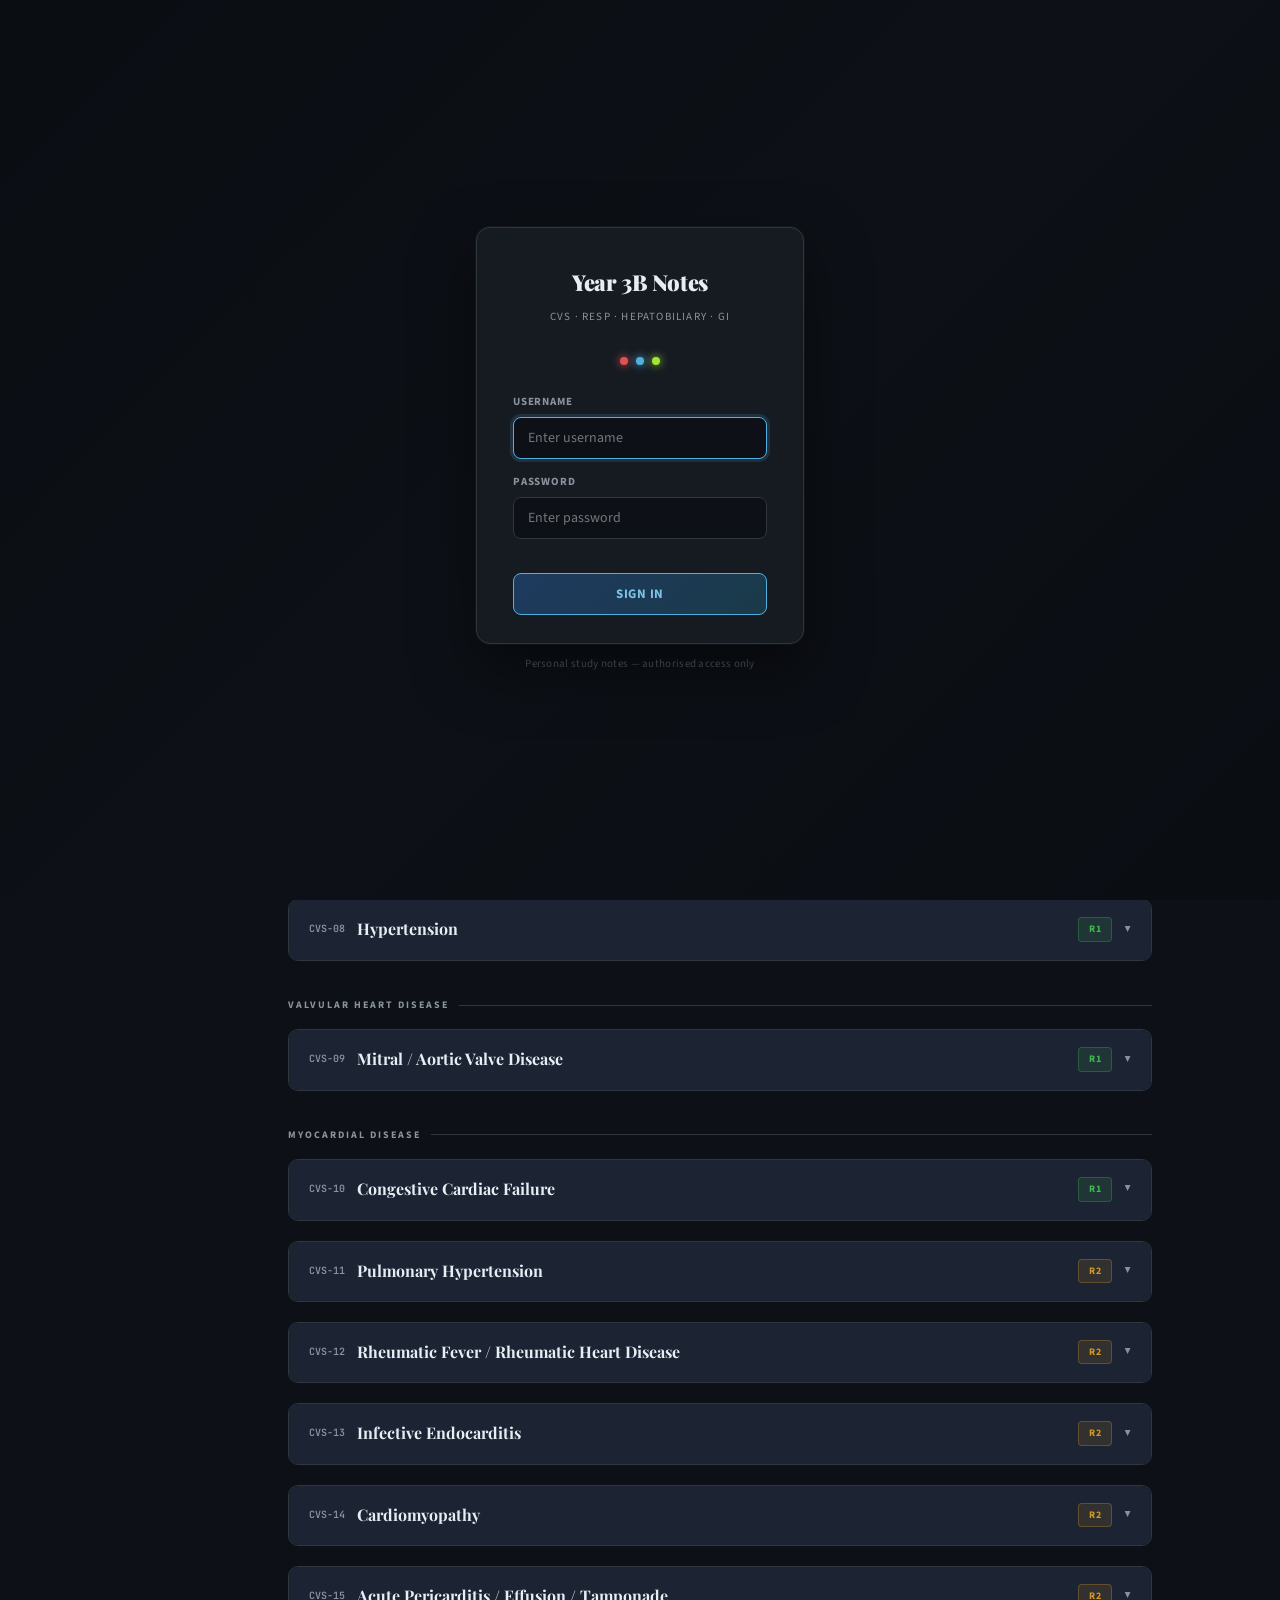
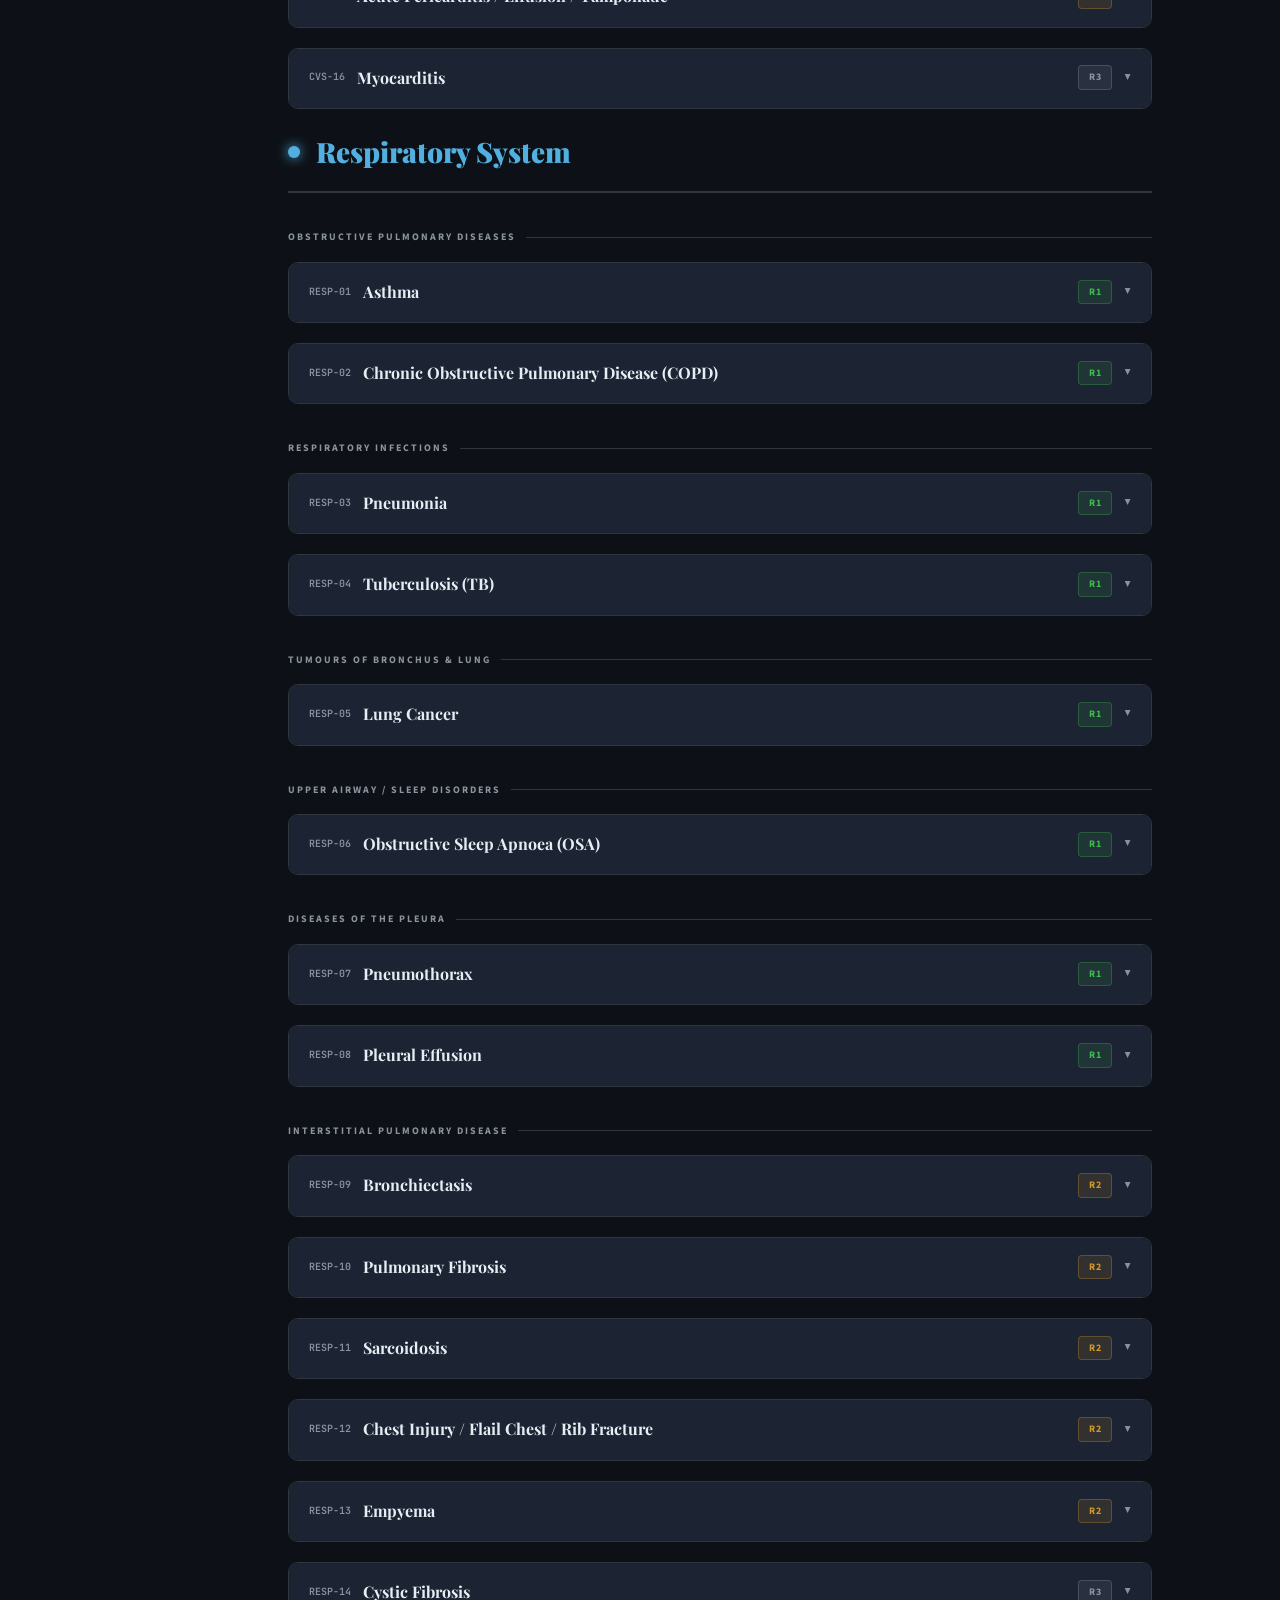
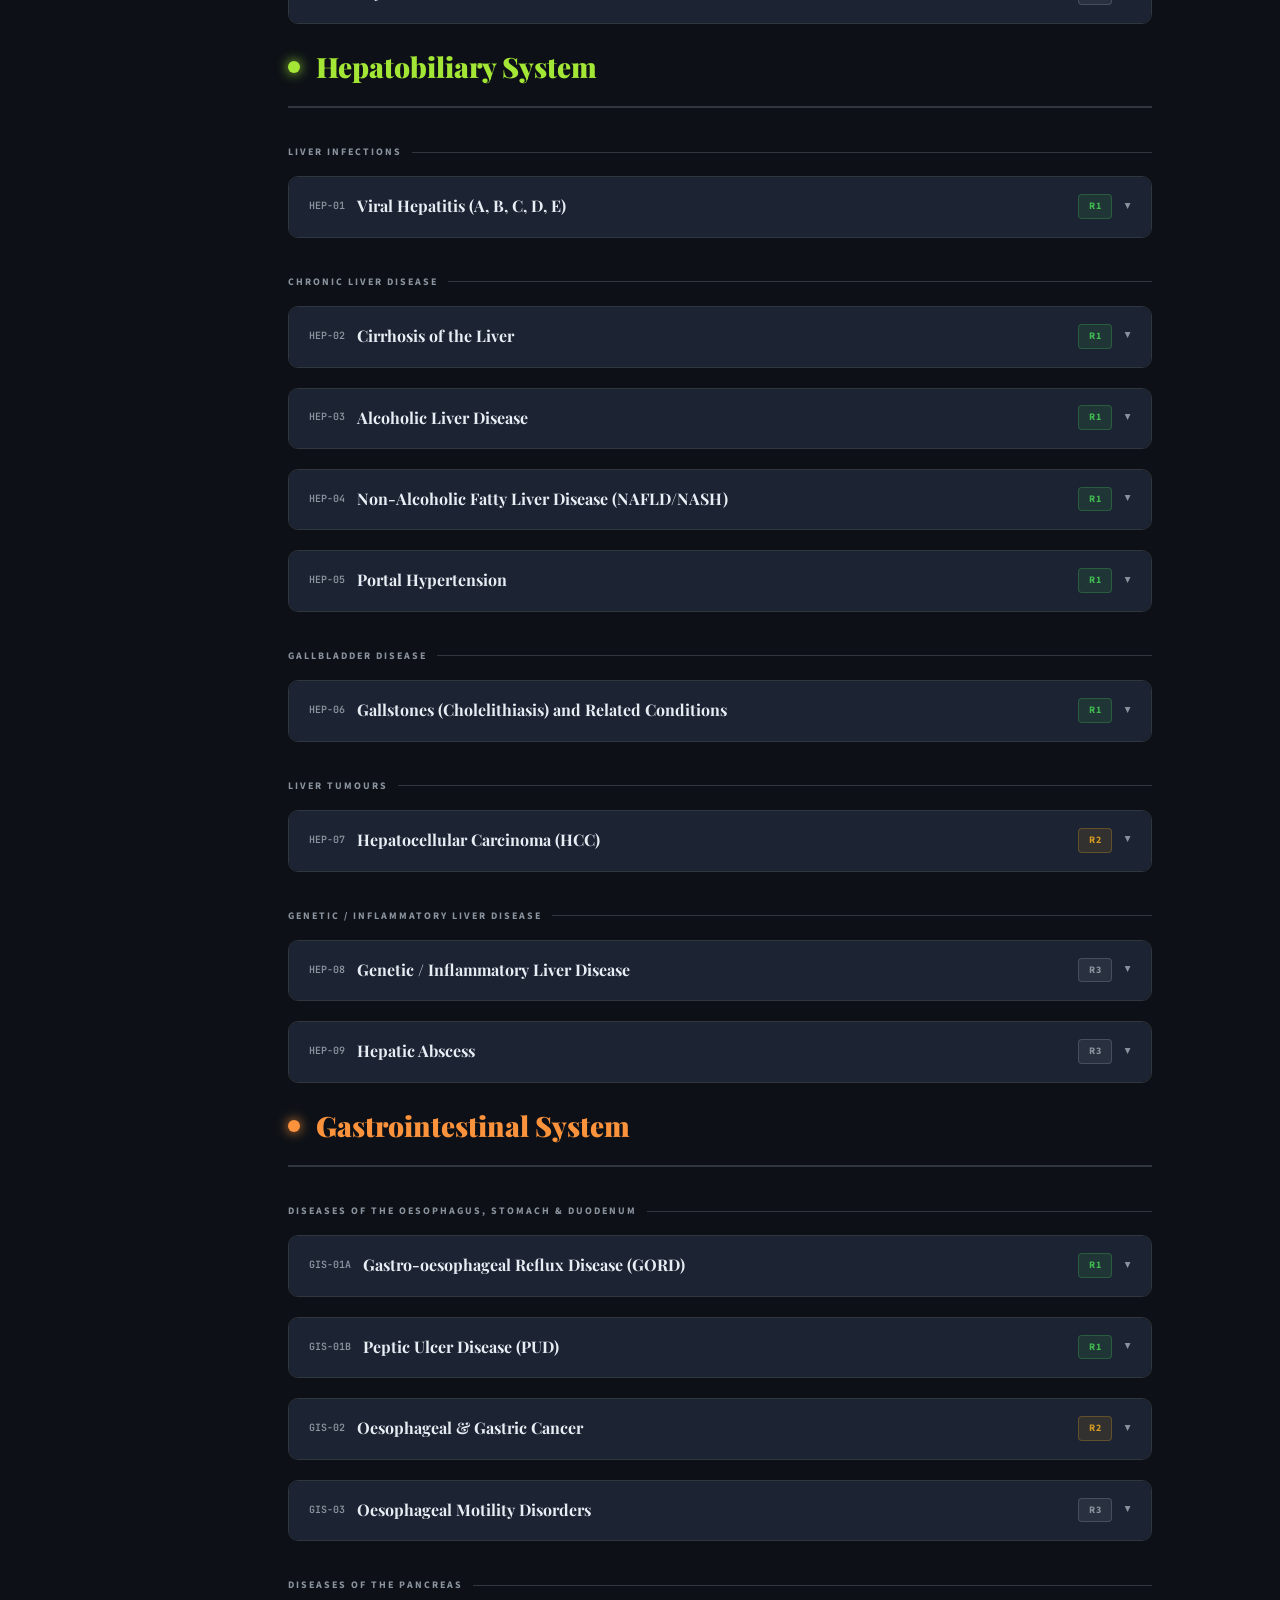
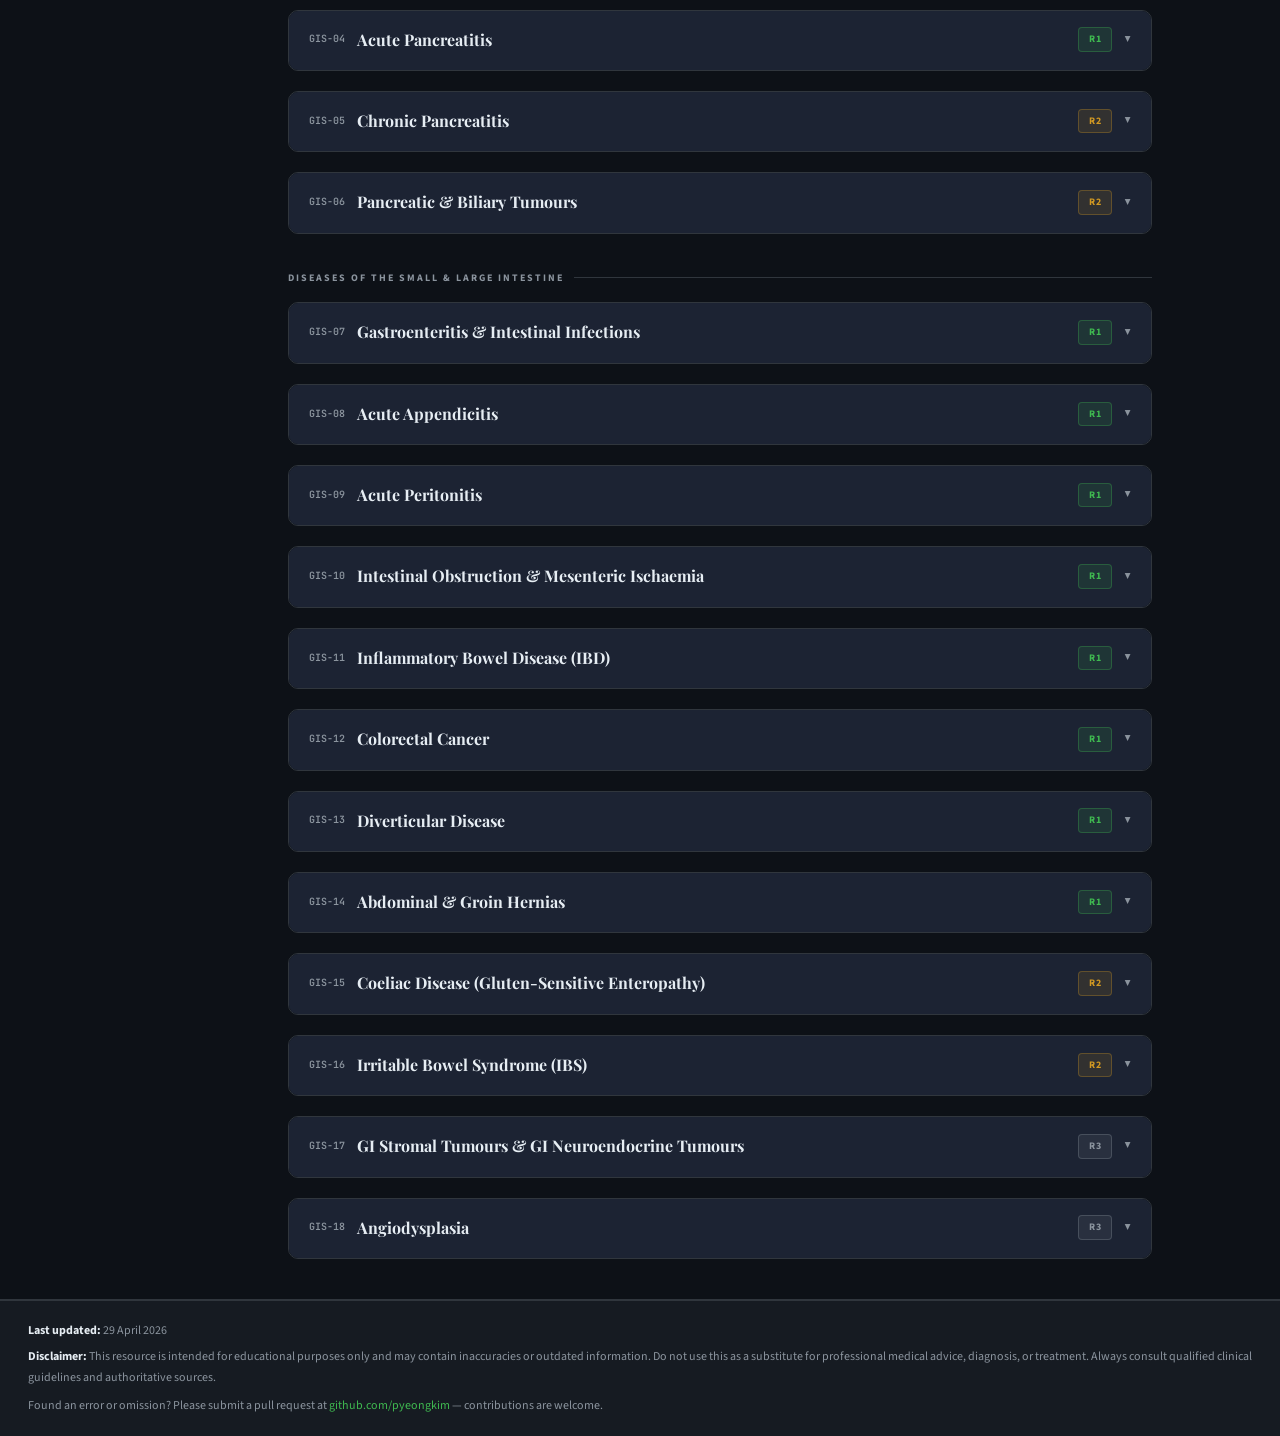
==== index.html @ d3c50e8b "Cirrohsis and Portal hypertension updated based on PBL" ====
<!DOCTYPE html>
<html lang="en">
<head>
<!-- Google tag (gtag.js) -->
<script async src="https://www.googletagmanager.com/gtag/js?id=G-YZRLZ7XTX4"></script>
<script>
  window.dataLayer = window.dataLayer || [];
  function gtag(){dataLayer.push(arguments);}
  gtag('js', new Date());

  gtag('config', 'G-YZRLZ7XTX4');
</script>
<meta charset="UTF-8">
<meta name="viewport" content="width=device-width, initial-scale=1.0">
<title>Year 3B — Core Conditions</title>
<link href="https://fonts.googleapis.com/css2?family=Playfair+Display:wght@700;900&family=Source+Sans+3:wght@300;400;600;700&family=JetBrains+Mono:wght@400;600&display=swap" rel="stylesheet">
<style>
  :root {
    --bg: #0d1117;
    --surface: #161b22;
    --surface2: #1c2333;
    --border: #30363d;
    --text: #e6edf3;
    --muted: #8b949e;
    --accent-cvs: #e05252;
    --accent-resp: #52b0e0;
    --accent-hep: #a3e635;
    --accent-gi: #fb923c;
    --accent-r1: #3fb950;
    --accent-r2: #d29922;
    --accent-r3: #8b949e;
    --highlight: #ffd700;
    --accent-purple: #a78bfa; 
    --tag-bg: rgba(63,185,80,0.12);
    --tag2-bg: rgba(210,153,34,0.12);
    --tag3-bg: rgba(139,148,158,0.12);
  }
  * { box-sizing: border-box; margin: 0; padding: 0; }
  body {
    background: var(--bg);
    color: var(--text);
    font-family: 'Source Sans 3', sans-serif;
    font-weight: 400;
    font-size: 15px;
    line-height: 1.65;
  }

  /* TOP HEADER */
  .masthead {
    background: linear-gradient(135deg, #0d1117 0%, #1a0a0a 50%, #0a101a 100%);
    border-bottom: 1px solid var(--border);
    padding: 14px 28px;
    position: sticky;
    top: 0;
    z-index: 100;
  }
  .masthead-row1 {
    display: flex; align-items: center; justify-content: space-between; gap: 16px;
    margin-bottom: 10px;
  }
  .masthead-row2 {
    display: flex; align-items: center; gap: 10px; flex-wrap: wrap;
  }
  .masthead-title { font-family: 'Playfair Display', serif; font-size: 19px; font-weight: 700; color: var(--text); letter-spacing: -0.3px; }
  .masthead-sub { font-size: 11px; color: var(--muted); letter-spacing: 1px; text-transform: uppercase; }
  .toc-bar { display: flex; gap: 8px; flex-wrap: wrap; }
  .toc-btn {
    font-size: 11px; font-weight: 600; letter-spacing: 0.5px; text-transform: uppercase;
    padding: 4px 13px; border-radius: 20px; border: 1px solid var(--border);
    background: transparent; color: var(--muted); cursor: pointer; text-decoration: none;
    transition: all 0.2s; display: inline-flex; align-items: center; gap: 5px;
  }
  .toc-btn:hover { border-color: #484f57; color: var(--text); }
  .toc-btn.cvs, .toc-btn.cvs:hover { border-color: var(--accent-cvs); color: var(--accent-cvs); background: rgba(224,82,82,0.08); }
  .toc-btn.resp, .toc-btn.resp:hover { border-color: var(--accent-resp); color: var(--accent-resp); background: rgba(82,176,224,0.08); }

  /* SEARCH */
  .search-wrap { position: relative; flex: 1; max-width: 320px; }
  .search-wrap input {
    width: 100%; background: var(--surface2); border: 1px solid var(--border);
    border-radius: 20px; padding: 5px 14px 5px 34px; color: var(--text);
    font-size: 12.5px; font-family: 'Source Sans 3', sans-serif;
    outline: none; transition: border-color 0.2s;
  }
  .search-wrap input::placeholder { color: var(--muted); }
  .search-wrap input:focus { border-color: #484f57; }
  .search-wrap .search-icon { position: absolute; left: 11px; top: 50%; transform: translateY(-50%); color: var(--muted); font-size: 13px; pointer-events: none; }
  .search-clear {
    position: absolute; right: 10px; top: 50%; transform: translateY(-50%);
    color: var(--muted); cursor: pointer; font-size: 14px; display: none;
    background: none; border: none; padding: 0; line-height: 1;
  }
  .search-clear:hover { color: var(--text); }

  /* RANK FILTER BUTTONS */
  .filter-bar { display: flex; gap: 6px; align-items: center; }
  .filter-label { font-size: 10px; font-weight: 700; letter-spacing: 1px; text-transform: uppercase; color: var(--muted); margin-right: 2px; }
  .filter-btn {
    font-size: 11px; font-weight: 700; padding: 3px 12px; border-radius: 20px;
    border: 1px solid var(--border); background: transparent; cursor: pointer;
    transition: all 0.2s; letter-spacing: 0.3px;
  }
  .filter-btn.all { color: var(--muted); }
  .filter-btn.all.active { color: var(--text); border-color: #484f57; background: rgba(255,255,255,0.06); }
  .filter-btn.f-r1 { color: var(--accent-r1); }
  .filter-btn.f-r1.active { border-color: var(--accent-r1); background: rgba(63,185,80,0.12); }
  .filter-btn.f-r2 { color: var(--accent-r2); }
  .filter-btn.f-r2.active { border-color: var(--accent-r2); background: rgba(210,153,34,0.12); }
  .filter-btn.f-r3 { color: var(--accent-r3); }
  .filter-btn.f-r3.active { border-color: var(--accent-r3); background: rgba(139,148,158,0.12); }

  /* Divider for filter bar */
  .filter-divider { width: 1px; height: 18px; background: var(--border); margin: 0 4px; }

  /* Expand/collapse all */
  .expand-btn {
    font-size: 11px; font-weight: 600; padding: 3px 12px; border-radius: 20px;
    border: 1px solid var(--border); background: transparent; color: var(--muted);
    cursor: pointer; transition: all 0.2s; letter-spacing: 0.3px;
  }
  .expand-btn:hover { color: var(--text); border-color: #484f57; }

  /* No results */
  .no-results {
    text-align: center; color: var(--muted); padding: 60px 20px;
    font-size: 14px; display: none;
  }

  /* LAYOUT */
  .page-wrap { display: flex; min-height: 100vh; }
  .sidebar {
    width: 240px; min-width: 240px; background: var(--surface);
    border-right: 1px solid var(--border);
    padding: 24px 0;
    position: sticky; top: 100px; height: calc(100vh - 100px);
    overflow-y: auto;
    font-size: 12.5px;
  }
  .sidebar::-webkit-scrollbar { width: 4px; }
  .sidebar::-webkit-scrollbar-track { background: transparent; }
  .sidebar::-webkit-scrollbar-thumb { background: var(--border); border-radius: 2px; }
  .sidebar-section { padding: 12px 16px 4px; font-size: 10px; font-weight: 700; letter-spacing: 1.5px; text-transform: uppercase; color: var(--muted); }
  .sidebar-link {
    display: block; padding: 5px 16px 5px 24px;
    color: var(--muted); text-decoration: none; border-left: 2px solid transparent;
    transition: all 0.15s; font-size: 12px;
  }
  .sidebar-link:hover { color: var(--text); border-left-color: var(--accent-cvs); background: rgba(255,255,255,0.03); }
  .sidebar-link.resp:hover { border-left-color: var(--accent-resp); }
  .sidebar-link.hep:hover { border-left-color: var(--accent-hep); }
  .sidebar-link.gi:hover { border-left-color: var(--accent-gi); }
  .sidebar-link .badge {
    display: inline-block; font-size: 9px; font-weight: 700; padding: 1px 5px; border-radius: 3px;
    margin-left: 4px; vertical-align: middle;
  }
  .badge.r1 { background: var(--tag-bg); color: var(--accent-r1); }
  .badge.r2 { background: var(--tag2-bg); color: var(--accent-r2); }
  .badge.r3 { background: var(--tag3-bg); color: var(--accent-r3); }

  .content { flex: 1; padding: 10px 48px 20px; max-width: 960px; }

  /* SYSTEM HEADERS */
  .system-header {
    display: flex; align-items: center; gap: 16px;
    margin: 20px 0 32px;
    padding-bottom: 16px; border-bottom: 2px solid var(--border);
  }
  .system-header:first-child { margin-top: 0; }
  .system-dot { width: 12px; height: 12px; border-radius: 50%; flex-shrink: 0; }
  .system-dot.cvs { background: var(--accent-cvs); box-shadow: 0 0 12px var(--accent-cvs); }
  .system-dot.resp { background: var(--accent-resp); box-shadow: 0 0 12px var(--accent-resp); }
  .system-title { font-family: 'Playfair Display', serif; font-size: 28px; font-weight: 900; }
  .system-title.cvs { color: var(--accent-cvs); }
  .system-title.cvs:hover { opacity: 0.82; }
  .system-title.resp { color: var(--accent-resp); }
  .system-title.resp:hover { opacity: 0.82; }
  .system-title.hep { color: var(--accent-hep); }
  .system-title.hep:hover { opacity: 0.82; }
  .system-dot.hep { background: var(--accent-hep); box-shadow: 0 0 12px var(--accent-hep); }
  .system-dot.gi { background: var(--accent-gi); box-shadow: 0 0 12px var(--accent-gi); }
  .system-title.gi { color: var(--accent-gi); }
  .system-title.gi:hover { opacity: 0.82; }
  .system-dot.gi  { background: var(--accent-gi);  box-shadow: 0 0 12px var(--accent-gi);  }
  .system-title.gi  { color: var(--accent-gi); }
  .system-title.gi:hover { opacity: 0.82; }
  .sidebar-link.gi:hover { border-left-color: var(--accent-gi); }

  /* CATEGORY DIVIDERS */
  .category-label {
    font-size: 10px; font-weight: 700; letter-spacing: 2px; text-transform: uppercase;
    color: var(--muted); margin: 36px 0 16px;
    display: flex; align-items: center; gap: 10px;
  }
  .category-label::after { content: ''; flex: 1; height: 1px; background: var(--border); }

  /* CONDITION CARDS */
  .condition {
    background: var(--surface);
    border: 1px solid var(--border);
    border-radius: 10px;
    margin-bottom: 20px;
    overflow: hidden;
    transition: border-color 0.2s;
  }
  .condition:hover { border-color: #484f57; }
  .condition-header {
    padding: 16px 20px;
    display: flex; align-items: center; gap: 12px;
    cursor: pointer;
    user-select: none;
    background: var(--surface2);
    border-bottom: 1px solid transparent;
    transition: all 0.2s;
  }
  .condition-header:hover { background: #1f2937; }
  .condition-header.open { border-bottom-color: var(--border); }
  .condition-num {
    font-family: 'JetBrains Mono', monospace;
    font-size: 10px; font-weight: 600; color: var(--muted);
    min-width: 28px;
  }
  .condition-name { flex: 1; font-size: 16px; font-weight: 700; font-family: 'Playfair Display', serif; }
  .rank-badge {
    font-size: 10px; font-weight: 700; padding: 3px 10px; border-radius: 4px;
    letter-spacing: 0.5px;
  }
  .rank-badge.r1 { background: var(--tag-bg); color: var(--accent-r1); border: 1px solid rgba(63,185,80,0.3); }
  .rank-badge.r2 { background: var(--tag2-bg); color: var(--accent-r2); border: 1px solid rgba(210,153,34,0.3); }
  .rank-badge.r3 { background: var(--tag3-bg); color: var(--accent-r3); border: 1px solid rgba(139,148,158,0.3); }
  .chevron { color: var(--muted); font-size: 12px; transition: transform 0.2s; }
  .chevron.open { transform: rotate(180deg); }

  .condition-body { padding: 20px 20px 24px; display: none; }
  .condition-body.open { display: block; animation: fadeIn 0.2s ease; }
  @keyframes fadeIn { from { opacity: 0; transform: translateY(-4px); } to { opacity: 1; transform: translateY(0); } }

  /* SECTIONS INSIDE CARD */
  .sections-grid { display: grid; grid-template-columns: 1fr 1fr; gap: 16px; margin-bottom: 16px; }
  .sections-grid.wide { grid-template-columns: 1fr; }
  @media (max-width: 700px) { .sections-grid { grid-template-columns: 1fr; } }
  .section-box {
    background: var(--bg);
    border: 1px solid var(--border);
    border-radius: 8px;
    padding: 14px 16px;
  }
  .section-label {
    font-size: 10px; font-weight: 700; letter-spacing: 1.5px; text-transform: uppercase;
    margin-bottom: 2px; display: flex; align-items: center; gap: 6px;
  }
  .section-label .icon { font-size: 13px; }
  .section-box ul { list-style: none; padding: 0; }
  .section-box ul li {
    padding: 2px 0 2px 12px;
    position: relative;
    font-size: 12.5px;
    color: #c9d1d9;
  }
  .section-box ul li::before {
    content: '›'; position: absolute; left: 0;
    color: var(--muted); font-size: 12.5px;
  }
  .section-box ul li strong { color: var(--text); font-weight: 600; }
  .section-box p { font-size: 13px; color: #c9d1d9; }
  .section-box p + p { margin-top: 6px; }
  

  .section-box ol { list-style: none; padding: 0; }
  .section-box ol li {
    padding: 2px 0 2px 12px;
    position: relative;
    font-size: 12.5px;
    color: #c9d1d9;
  }
  .section-box ol li::before {
    content: none;            /* kill the diamond */
  }
  /* Nested elements */
  .section-box ul li ul{
    list-style: disc;
    padding-left: 1.2em;
    margin-top: 4px;
  }

  .section-box ul li ul li {
    padding-left: 0;          /* remove the 14px indent used for the diamond */
    list-style-position: outside;
    color: #d6f0fd;           /* match parent li colour */
    font-size: 12.5px;
  }

  .section-box ul li ul li::before {
    content: none;            /* kill the diamond */
  }
  

  /* COLOR CODED SECTION LABELS */
  .sl-etio { color: #a78bfa; }
  .sl-path { color: #60a5fa; }
  .sl-sx { color: #fb923c; }
  .sl-signs { color: #f87171; }
  .sl-dx { color: #34d399; }
  .sl-mx { color: #fbbf24; }
  .sl-comp { color: #f472b6; }
  .sl-hx {color: rgb(170, 255, 231)}
  .sl-key { color: var(--highlight); }
  .sl-hist {color:rgb(88, 252, 255)}
  .sl-decomp {color: coral}

  /* ── HISTOLOGY IMAGES ───────────────────────────────────────────── */

  .histo-img-wrap {
    position: relative;
    height: 220px;
    background: var(--bg);
    overflow: hidden;
  }
  .histo-img-wrap img {
    width: 100%;
    height: 100%;
    object-fit: cover;
    opacity: 0.9;
    transition: opacity 0.3s;
  }
  .histo-img-wrap img:hover { opacity: 1; }

  .histo-badge {
    position: absolute;
    bottom: 8px;
    right: 8px;
    background: rgba(0,0,0,0.7);
    color: var(--muted);
    font-size: 10px;
    padding: 2px 6px;
    border-radius: 4px;
    border: 1px solid var(--border);
  }

  /* ── DECOMPENSATED BOX ──────────────────────────────────────────── */
  .decomp-box {
    background: rgba(224,82,82,0.05);
    border: 1px solid rgba(224,82,82,0.25);
    border-left: 3px solid var(--accent-cvs);
    border-radius: 0 8px 8px 0;
    padding: 12px 16px;
    margin-top: 12px;
    font-size: 12.5px;
  }

  .decomp-header {
    font-size: 10px;
    font-weight: 700;
    letter-spacing: 1.5px;
    text-transform: uppercase;
    color: var(--accent-cvs);
    margin-bottom: 10px;
    display: flex;
    align-items: center;
    gap: 6px;
  }

  .decomp-grid {
    display: grid;
    grid-template-columns: repeat(4, 1fr);
    gap: 8px;
  }

  .decomp-item {
    background: rgba(224,82,82,0.08);
    border: 1px solid rgba(224,82,82,0.2);
    border-radius: 6px;
    padding: 7px 10px;
    font-size: 12.5px;
    color: var(--text);
    display: flex;
    align-items: center;
    gap: 6px;
  }
  .decomp-item .di-icon { font-size: 15px; }

  @media (max-width: 768px) {
    .decomp-grid { grid-template-columns: repeat(2, 1fr); }
  }

  /* ── SBP BOX ────────────────────────────────────────────────────── */

  .sbp-box {
    background: rgba(167,139,250,0.05);
    border: 1px solid rgba(167,139,250,0.25);
    border-left: 3px solid var(--accent-purple);
    border-radius: 0 8px 8px 0;
    padding: 12px 16px;
    margin-top: 12px;
    font-size: 12.5px;
  }

  .sbp-header {
    font-size: 10px;
    font-weight: 700;
    letter-spacing: 1.5px;
    text-transform: uppercase;
    color: var(--accent-purple);
    margin-bottom: 10px;
    display: flex;
    align-items: center;
    gap: 6px;
  }

  .sbp-box strong { color: var(--text); font-weight: 700; }
  .sbp-box ul { list-style: none; padding: 0; margin-top: 6px; }
  .sbp-box ul li { padding: 2px 0 2px 12px; position: relative; color: var(--text); }
  .sbp-box ul li::before { content: '>'; position: absolute; left: 0; font-size: 9px; color: var(--text); top: 5px; }
  .sbp-box ul li ol {padding: 2px 0 2px 12px; position: relative; color: var(--text); }
  .sbp-box ul li ol li::before {
    content: none;            /* kill the diamond */
  }


  .sbp-body {
    font-size: 12.5px;
    color: var(--text);
    margin-bottom: 10px;
    line-height: 1.65;
  }


  /* KEY FACTS / HY BOX */
  .hy-box {
    background: rgba(255,215,0,0.05);
    border: 1px solid rgba(255,215,0,0.25);
    border-left: 3px solid var(--highlight);
    border-radius: 0 8px 8px 0;
    padding: 12px 16px;
    margin-top: 12px;
    font-size: 12.5px;
  }
  .hy-box strong { color: var(--highlight); font-weight: 700; }
  .hy-box ul { list-style: none; padding: 0; margin-top: 6px; }
  .hy-box ul li { padding: 2px 0 2px 12px; position: relative; color: #e6c97a; }
  .hy-box ul li::before { content: '★'; position: absolute; left: 0; font-size: 9px; color: var(--highlight); top: 5px; }

  /* CDRIA POINT BOX */
  .cdria-box {
    background: rgba(56,189,248,0.05);
    border: 1px solid rgba(56,189,248,0.25);
    border-left: 3px solid #38bdf8;
    border-radius: 0 8px 8px 0;
    padding: 12px 16px;
    margin-top: 10px;
    font-size: 12.5px;
  }
  .cdria-box .cdria-header {
    display: flex; align-items: center; gap: 8px; margin-bottom: 8px;
  }
  .cdria-box .cdria-tag {
    font-size: 9px; font-weight: 800; letter-spacing: 1.5px; text-transform: uppercase;
    background: rgba(56,189,248,0.15); color: #38bdf8;
    border: 1px solid rgba(56,189,248,0.35); border-radius: 3px;
    padding: 2px 7px;
  }
  .cdria-box .cdria-title { color: #7dd3fc; font-weight: 700; font-size: 12px; }
  .cdria-box ul { list-style: none; padding: 0; }
  .cdria-box ul li { padding: 2px 0 2px 14px; position: relative; color: #bae6fd; font-size: 12.5px; }
  .cdria-box ul li::before { content: '◆'; position: absolute; left: 0; font-size: 7px; color: #38bdf8; top: 6px; }
  .cdria-box ul li strong { color: #e0f2fe; font-weight: 700; }
  .cdria-box .cdria-note { font-size: 11px; color: #7dd3fc; margin-top: 8px; font-style: italic; opacity: 0.8; }
  @media (max-width: 768px) {
    .cdria-box { font-size: 12px; padding: 10px 12px; }
    .cdria-box ul li { font-size: 12px; }
  }

  /* Nested elements */
  .cdria-box ol {
    list-style: decimal;
    padding-left: 1.4em;
    margin-top: 4px;
  }

  .cdria-box ol li {
    padding-left: 0;          /* remove the 14px indent used for the diamond */
    list-style-position: outside;
    color: #bae6fd;           /* match parent li colour */
    font-size: 12.5px;
  }

  .cdria-box ol li::before {
    content: none;            /* kill the diamond */
  }

  /* MINI TABLES */
  table.mini { width: 100%; border-collapse: collapse; font-size: 12.5px; margin-top: 8px; }
  table.mini th { background: var(--surface2); color: var(--muted); font-size: 10px; font-weight: 700; letter-spacing: 0.5px; text-transform: uppercase; padding: 6px 10px; text-align: left; }
  table.mini td { padding: 5px 10px; border-bottom: 1px solid var(--border); color: #c9d1d9; vertical-align: top; }
  table.mini tr:last-child td { border-bottom: none; }
  table.mini td:first-child { color: var(--text); font-weight: 600; }

  /* SCROLL TOP */
  .scroll-top {
    position: fixed; bottom: 24px; right: 24px;
    background: var(--surface2); border: 1px solid var(--border);
    color: var(--muted); width: 40px; height: 40px; border-radius: 50%;
    display: flex; align-items: center; justify-content: center;
    cursor: pointer; font-size: 16px; transition: all 0.2s;
    text-decoration: none; z-index: 50;
  }
  .scroll-top:hover { border-color: var(--accent-cvs); color: var(--accent-cvs); }

  /* TABLE SCROLL WRAPPER (mobile) */
  .table-scroll { overflow-x: auto; -webkit-overflow-scrolling: touch; width: 100%; }
  .table-scroll table.mini { min-width: 580px; }

  /* HAMBURGER BUTTON (hidden on desktop) */
  .hamburger {
    display: none; align-items: center; justify-content: center;
    width: 34px; height: 34px; border-radius: 8px; cursor: pointer;
    background: var(--surface2); border: 1px solid var(--border);
    color: var(--muted); font-size: 16px; flex-shrink: 0;
    transition: all 0.2s;
  }
  .hamburger:hover { color: var(--text); border-color: #484f57; }

  /* SIDEBAR OVERLAY backdrop */
  .sidebar-overlay {
    display: none; position: fixed; inset: 0; background: rgba(0,0,0,0.55);
    z-index: 200; backdrop-filter: blur(2px);
  }
  .sidebar-overlay.show { display: block; }

  /* ── MOBILE BREAKPOINT ─────────────────────────────────────────── */
  @media (max-width: 768px) {
    /* Masthead */
    .masthead { padding: 10px 14px; }
    .masthead-row1 { margin-bottom: 8px; flex-wrap: wrap; gap: 8px; }
    .masthead-title { font-size: 15px; }
    .masthead-sub { display: none; }
    .toc-bar { gap: 6px; }
    .toc-btn { font-size: 10px; padding: 3px 10px; }
    .masthead-row2 { gap: 6px; }
    .search-wrap { max-width: 100%; min-width: 120px; flex: 1 1 120px; }
    .filter-divider { display: none; }
    .filter-label { display: none; }
    .filter-btn { font-size: 10px; padding: 2px 9px; }
    .expand-btn { font-size: 10px; padding: 2px 9px; }
    .hamburger { display: flex; }

    /* Sidebar — off-canvas drawer */
    .sidebar {
      position: fixed; left: -260px; top: 0; width: 250px; height: 100vh;
      z-index: 210; transition: left 0.28s cubic-bezier(.4,0,.2,1);
      padding-top: 60px; border-right: 1px solid var(--border);
    }
    .sidebar.open { left: 0; }

    /* Layout — full width */
    .page-wrap { display: block; }
    .content { padding: 20px 14px 80px; max-width: 100%; }

    /* System headers */
    .system-header { margin: 20px 0 20px; }
    .system-title { font-size: 22px !important; }

    /* Condition headers */
    .condition-header { padding: 12px 14px; gap: 8px; }
    .condition-name { font-size: 14px; }
    .condition-num { font-size: 9px; min-width: 22px; }
    .rank-badge { font-size: 9px; padding: 2px 7px; }

    /* Condition body */
    .condition-body { padding: 14px 12px 18px; }

    /* Grids → single column */
    .sections-grid { grid-template-columns: 1fr !important; gap: 10px; }
    .section-box { padding: 11px 12px; }
    .section-box ul li { font-size: 12.5px; }

    /* HY box */
    .hy-box { font-size: 12px; padding: 10px 12px; }
    .hy-box ul li { font-size: 12px; }

    /* Scroll-top button */
    .scroll-top { bottom: 16px; right: 14px; width: 36px; height: 36px; font-size: 14px; }

    /* Category labels */
    .category-label { font-size: 9px; margin: 24px 0 12px; }
  }

  @media (max-width: 420px) {
    .masthead-row1 { gap: 6px; }
    .toc-bar { display: none; }
    .condition-name { font-size: 13px; }
  }

  /* ── LOGIN OVERLAY ───────────────────────────────────────────── */
  #login-overlay {
    position: fixed; inset: 0; z-index: 9999;
    background: linear-gradient(135deg, #0a0d12 0%, #0d1117 50%, #0a0d12 100%);
    display: flex; align-items: center; justify-content: center;
    font-family: 'Source Sans 3', sans-serif;
  }
  .login-card {
    width: 100%; max-width: 360px; padding: 36px 36px 28px;
    background: var(--surface); border: 1px solid var(--border);
    border-radius: 14px;
    box-shadow: 0 24px 60px rgba(0,0,0,0.5), 0 0 0 1px rgba(255,255,255,0.04);
  }
  .login-logo {
    text-align: center; margin-bottom: 28px;
  }
  .login-logo .title {
    font-family: 'Playfair Display', serif; font-size: 22px; font-weight: 900;
    color: var(--text); letter-spacing: -0.3px; display: block; margin-bottom: 4px;
  }
  .login-logo .sub {
    font-size: 11px; color: var(--muted); letter-spacing: 1.2px;
    text-transform: uppercase;
  }
  .login-dots {
    display: flex; justify-content: center; gap: 8px; margin-bottom: 28px;
  }
  .login-dot {
    width: 8px; height: 8px; border-radius: 50%;
  }
  .login-dot.cvs { background: var(--accent-cvs); box-shadow: 0 0 8px var(--accent-cvs); }
  .login-dot.resp { background: var(--accent-resp); box-shadow: 0 0 8px var(--accent-resp); }
  .login-dot.hep { background: var(--accent-hep); box-shadow: 0 0 8px var(--accent-hep); }
  .login-field { margin-bottom: 14px; }
  .login-field label {
    display: block; font-size: 11px; font-weight: 700; letter-spacing: 0.8px;
    text-transform: uppercase; color: var(--muted); margin-bottom: 6px;
  }
  .login-field input {
    width: 100%; background: var(--bg); border: 1px solid var(--border);
    border-radius: 8px; padding: 10px 14px; color: var(--text);
    font-size: 14px; font-family: 'Source Sans 3', sans-serif;
    outline: none; transition: border-color 0.2s, box-shadow 0.2s;
  }
  .login-field input:focus {
    border-color: #52b0e0; box-shadow: 0 0 0 3px rgba(82,176,224,0.15);
  }
  .login-btn {
    width: 100%; margin-top: 20px; padding: 11px;
    background: linear-gradient(135deg, #1e3a5f 0%, #1a3a4a 100%);
    border: 1px solid #52b0e0; border-radius: 8px;
    color: #7dc3e8; font-size: 13px; font-weight: 700;
    letter-spacing: 0.5px; text-transform: uppercase;
    cursor: pointer; transition: all 0.2s; font-family: 'Source Sans 3', sans-serif;
  }
  .login-btn:hover {
    background: linear-gradient(135deg, #254a7a 0%, #205060 100%);
    color: #a8d8f0; box-shadow: 0 4px 16px rgba(82,176,224,0.2);
  }
  .login-btn:active { transform: scale(0.98); }
  .login-error {
    margin-top: 12px; padding: 9px 12px; border-radius: 6px;
    background: rgba(224,82,82,0.1); border: 1px solid rgba(224,82,82,0.3);
    color: #f87171; font-size: 12.5px; text-align: center; display: none;
  }
  .login-note {
    margin-top: 12px; font-size: 11px; color: #3a4048;
    text-align: center; line-height: 1.5; letter-spacing: 0.3px;
  }
  @media (max-width: 420px) {
    .login-card { padding: 32px 22px 28px; margin: 16px; }
  }
  /* ── FONT SIZE CONTROLS (condition content) ─────────────────────────── */
  /* Button active state */
  .font-size-btn.active { border-color: #52b0e0 !important; color: #52b0e0 !important; background: rgba(82,176,224,0.10) !important; }

  /* LARGE (+2px) */
  body.font-large .condition-name { font-size: 17px !important; }
  body.font-large .condition-body .section-box ul li,
  body.font-large .condition-body .section-box ul li ul li { font-size: 14.5px !important; }
  body.font-large .condition-body .section-box p { font-size: 14.5px !important; }
  body.font-large .condition-body .section-label { font-size: 12px !important; }
  body.font-large .condition-body .hy-box { font-size: 14.5px !important; }
  body.font-large .condition-body .hy-box ul li { font-size: 14.5px !important; }
  body.font-large .condition-body .cdria-box { font-size: 14px !important; }
  body.font-large .condition-body .cdria-box ul li,
  body.font-large .condition-body .cdria-box ol li { font-size: 14px !important; }
  body.font-large .condition-body .cdria-box .cdria-title { font-size: 13.5px !important; }
  body.font-large .condition-body .cdria-box .cdria-note { font-size: 12.5px !important; }
  body.font-large .condition-body table.mini td { font-size: 14px !important; }
  body.font-large .condition-body table.mini th { font-size: 11.5px !important; }

  /* X-LARGE (+4px) */
  body.font-xlarge .condition-name { font-size: 19px !important; }
  body.font-xlarge .condition-body .section-box ul li,
  body.font-xlarge .condition-body .section-box ul li ul li { font-size: 16.5px !important; }
  body.font-xlarge .condition-body .section-box p { font-size: 16.5px !important; }
  body.font-xlarge .condition-body .section-label { font-size: 13px !important; }
  body.font-xlarge .condition-body .hy-box { font-size: 16px !important; }
  body.font-xlarge .condition-body .hy-box ul li { font-size: 16px !important; }
  body.font-xlarge .condition-body .cdria-box { font-size: 15.5px !important; }
  body.font-xlarge .condition-body .cdria-box ul li,
  body.font-xlarge .condition-body .cdria-box ol li { font-size: 15.5px !important; }
  body.font-xlarge .condition-body .cdria-box .cdria-title { font-size: 15px !important; }
  body.font-xlarge .condition-body .cdria-box .cdria-note { font-size: 13.5px !important; }
  body.font-xlarge .condition-body table.mini td { font-size: 16px !important; }
  body.font-xlarge .condition-body table.mini th { font-size: 12.5px !important; }

</style>
</head>
<body>
<div id="login-overlay">
  <div style="display:flex;flex-direction:column;align-items:center;width:100%;max-width:360px;padding:0 16px">
    <div class="login-card">
      <div class="login-logo">
        <span class="title">Year 3B Notes</span>
        <span class="sub">CVS · Resp · Hepatobiliary · GI</span>
      </div>
      <div class="login-dots">
        <div class="login-dot cvs"></div>
        <div class="login-dot resp"></div>
        <div class="login-dot hep"></div>
      </div>
      <div class="login-field">
        <label for="login-id">Username</label>
        <input type="text" id="login-id" placeholder="Enter username" autocomplete="username" autofocus>
      </div>
      <div class="login-field">
        <label for="login-pw">Password</label>
        <input type="password" id="login-pw" placeholder="Enter password" autocomplete="current-password">
      </div>
      <button class="login-btn" onclick="doLogin()">Sign In</button>
      <div class="login-error" id="login-error">Incorrect username or password</div>
    </div>
    <p class="login-note">Personal study notes — authorised access only</p>
  </div>
</div>


<div class="masthead">
  <div class="masthead-row1">
    <button class="hamburger" onclick="toggleSidebar()" aria-label="Toggle navigation">☰</button>
    <div>
      <div class="masthead-title">Year 3B Core Conditions</div>
      <div class="masthead-sub">Comprehensive PBL Notes</div>
    </div>
    <div class="toc-bar">
      <a href="#cvs" class="toc-btn cvs">❤ CVS</a>
      <a href="#resp" class="toc-btn resp">🫁 Resp</a>
      <a href="#hep" class="toc-btn hep" style="border-color:var(--accent-hep);color:var(--accent-hep);background:rgba(163,230,53,0.08);">🫀 Hepatobiliary</a>
      <a href="#gi" class="toc-btn gi" style="border-color:var(--accent-gi);color:var(--accent-gi);background:rgba(251,146,60,0.08);">🫃 GI</a>
    </div>
  </div>
  <div class="masthead-row2">
    <div class="search-wrap">
      <span class="search-icon">🔍</span>
      <input type="text" id="searchInput" placeholder="Search conditions…" oninput="handleSearch(this.value)">
      <button class="search-clear" id="searchClear" onclick="clearSearch()">✕</button>
    </div>
    <div class="filter-divider"></div>
    <div class="filter-bar">
      <span class="filter-label">Filter:</span>
      <button class="filter-btn all active" onclick="setFilter('all', this)">All</button>
      <button class="filter-btn f-r1" onclick="setFilter('r1', this)">R1</button>
      <button class="filter-btn f-r2" onclick="setFilter('r2', this)">R2</button>
      <button class="filter-btn f-r3" onclick="setFilter('r3', this)">R3</button>
    </div>
    <div class="filter-divider"></div>
    <button class="expand-btn" id="expandAllBtn" onclick="toggleAllCards()">Expand All</button>
    <div class="filter-divider"></div>
    <button class="expand-btn font-size-btn" id="fontSizeBtn" onclick="cycleFontSize()" title="Cycle font size">𝗔 Size</button>

  </div>
</div>
<div class="sidebar-overlay" id="sidebarOverlay" onclick="toggleSidebar()"></div>

<div class="page-wrap">

  <!-- SIDEBAR -->
  <nav class="sidebar">
    <div class="sidebar-section">Cardiovascular</div>
    <a href="#brady" class="sidebar-link" onclick="openAndScrollTo('brady',event)">Bradyarrhythmias <span class="badge r1">R1</span></a>
    <a href="#atrial-tachy" class="sidebar-link" onclick="openAndScrollTo('atrial-tachy',event)">Atrial Tachyarrhythmias <span class="badge r1">R1</span></a>
    <a href="#vt" class="sidebar-link" onclick="openAndScrollTo('vt',event)">Ventricular Tachyarrhythmias <span class="badge r1">R1</span></a>
    <a href="#acs" class="sidebar-link" onclick="openAndScrollTo('acs',event)">ACS / MI <span class="badge r1">R1</span></a>
    <a href="#stable-angina" class="sidebar-link" onclick="openAndScrollTo('stable-angina',event)">Stable Angina <span class="badge r1">R1</span></a>
    <a href="#pvd" class="sidebar-link" onclick="openAndScrollTo('pvd',event)">Peripheral Vascular Disease <span class="badge r1">R1</span></a>
    <a href="#aorta" class="sidebar-link" onclick="openAndScrollTo('aorta',event)">Aortic Aneurysm/Dissection <span class="badge r1">R1</span></a>
    <a href="#htn" class="sidebar-link" onclick="openAndScrollTo('htn',event)">Hypertension <span class="badge r1">R1</span></a>
    <a href="#valve" class="sidebar-link" onclick="openAndScrollTo('valve',event)">Mitral/Aortic Valve Disease <span class="badge r1">R1</span></a>
    <a href="#chf" class="sidebar-link" onclick="openAndScrollTo('chf',event)">Congestive Cardiac Failure <span class="badge r1">R1</span></a>
    <a href="#pht" class="sidebar-link" onclick="openAndScrollTo('pht',event)">Pulmonary Hypertension <span class="badge r2">R2</span></a>
    <a href="#rf" class="sidebar-link" onclick="openAndScrollTo('rf',event)">Rheumatic Fever <span class="badge r2">R2</span></a>
    <a href="#ie" class="sidebar-link" onclick="openAndScrollTo('ie',event)">Infective Endocarditis <span class="badge r2">R2</span></a>
    <a href="#cm" class="sidebar-link" onclick="openAndScrollTo('cm',event)">Cardiomyopathy <span class="badge r2">R2</span></a>
    <a href="#peri" class="sidebar-link" onclick="openAndScrollTo('peri',event)">Pericarditis/Tamponade <span class="badge r2">R2</span></a>
    <a href="#myo" class="sidebar-link" onclick="openAndScrollTo('myo',event)">Myocarditis <span class="badge r3">R3</span></a>
    <div class="sidebar-section">Respiratory</div>
    <a href="#asthma" class="sidebar-link resp" onclick="openAndScrollTo('asthma',event)">Asthma <span class="badge r1">R1</span></a>
    <a href="#copd" class="sidebar-link resp" onclick="openAndScrollTo('copd',event)">COPD <span class="badge r1">R1</span></a>
    <a href="#pneumonia" class="sidebar-link resp" onclick="openAndScrollTo('pneumonia',event)">Pneumonia <span class="badge r1">R1</span></a>
    <a href="#tb" class="sidebar-link resp" onclick="openAndScrollTo('tb',event)">Tuberculosis <span class="badge r1">R1</span></a>
    <a href="#lung-ca" class="sidebar-link resp" onclick="openAndScrollTo('lung-ca',event)">Lung Cancer <span class="badge r1">R1</span></a>
    <a href="#osa" class="sidebar-link resp" onclick="openAndScrollTo('osa',event)">Obstructive Sleep Apnoea <span class="badge r1">R1</span></a>
    <a href="#ptx" class="sidebar-link resp" onclick="openAndScrollTo('ptx',event)">Pneumothorax <span class="badge r1">R1</span></a>
    <a href="#eff" class="sidebar-link resp" onclick="openAndScrollTo('eff',event)">Pleural Effusion <span class="badge r1">R1</span></a>
    <a href="#bronch" class="sidebar-link resp" onclick="openAndScrollTo('bronch',event)">Bronchiectasis <span class="badge r2">R2</span></a>
    <a href="#ipf" class="sidebar-link resp" onclick="openAndScrollTo('ipf',event)">Pulmonary Fibrosis <span class="badge r2">R2</span></a>
    <a href="#sarc" class="sidebar-link resp" onclick="openAndScrollTo('sarc',event)">Sarcoidosis <span class="badge r2">R2</span></a>
    <a href="#chest-trauma" class="sidebar-link resp" onclick="openAndScrollTo('chest-trauma',event)">Chest Trauma <span class="badge r2">R2</span></a>
    <a href="#empyema" class="sidebar-link resp" onclick="openAndScrollTo('empyema',event)">Empyema <span class="badge r2">R2</span></a>
    <a href="#cf" class="sidebar-link resp" onclick="openAndScrollTo('cf',event)">Cystic Fibrosis <span class="badge r3">R3</span></a>
    <div class="sidebar-section">Hepatobiliary</div>
    <a href="#viral-hep" class="sidebar-link hep" onclick="openAndScrollTo('viral-hep',event)">Viral Hepatitis <span class="badge r1">R1</span></a>
    <a href="#cirrhosis" class="sidebar-link hep" onclick="openAndScrollTo('cirrhosis',event)">Cirrhosis <span class="badge r1">R1</span></a>
    <a href="#ald" class="sidebar-link hep" onclick="openAndScrollTo('ald',event)">Alcoholic Liver Disease <span class="badge r1">R1</span></a>
    <a href="#nafld" class="sidebar-link hep" onclick="openAndScrollTo('nafld',event)">NAFLD <span class="badge r1">R1</span></a>
    <a href="#portal-htn" class="sidebar-link hep" onclick="openAndScrollTo('portal-htn',event)">Portal Hypertension <span class="badge r1">R1</span></a>
    <a href="#gallstones" class="sidebar-link hep" onclick="openAndScrollTo('gallstones',event)">Gallstones <span class="badge r1">R1</span></a>
    <a href="#hcc" class="sidebar-link hep" onclick="openAndScrollTo('hcc',event)">Hepatocellular Carcinoma <span class="badge r2">R2</span></a>
    <a href="#genetic-liver" class="sidebar-link hep" onclick="openAndScrollTo('genetic-liver',event)">Genetic/Inflammatory Liver <span class="badge r3">R3</span></a>
    <a href="#hepatic-abscess" class="sidebar-link hep" onclick="openAndScrollTo('hepatic-abscess',event)">Hepatic Abscess <span class="badge r3">R3</span></a>
    <div class="sidebar-section">Gastrointestinal</div>
    <!-- <a href="#gord-pud" class="sidebar-link gi" onclick="openAndScrollTo('gord-pud',event)">GORD / Peptic Ulcer Disease <span class="badge r1">R1</span></a> -->
    <a href="#gord" class="sidebar-link gi" onclick="openAndScrollTo('gord',event)">GORD <span class="badge r1">R1</span></a>
    <a href="#pud" class="sidebar-link gi" onclick="openAndScrollTo('pud',event)">Peptic Ulcer Disease <span class="badge r1">R1</span></a>
    <a href="#oes-ca" class="sidebar-link gi" onclick="openAndScrollTo('oes-ca',event)">Oesophageal &amp; Gastric Cancer <span class="badge r2">R2</span></a>
    <a href="#oes-motility" class="sidebar-link gi" onclick="openAndScrollTo('oes-motility',event)">Oesophageal Motility Disorders <span class="badge r3">R3</span></a>
    <a href="#acute-panc" class="sidebar-link gi" onclick="openAndScrollTo('acute-panc',event)">Acute Pancreatitis <span class="badge r1">R1</span></a>
    <a href="#chron-panc" class="sidebar-link gi" onclick="openAndScrollTo('chron-panc',event)">Chronic Pancreatitis <span class="badge r2">R2</span></a>
    <a href="#panc-tumours" class="sidebar-link gi" onclick="openAndScrollTo('panc-tumours',event)">Pancreatic &amp; Biliary Tumours <span class="badge r2">R2</span></a>
    <a href="#gastroenteritis" class="sidebar-link gi" onclick="openAndScrollTo('gastroenteritis',event)">Gastroenteritis <span class="badge r1">R1</span></a>
    <a href="#appendicitis" class="sidebar-link gi" onclick="openAndScrollTo('appendicitis',event)">Acute Appendicitis <span class="badge r1">R1</span></a>
    <a href="#peritonitis" class="sidebar-link gi" onclick="openAndScrollTo('peritonitis',event)">Acute Peritonitis <span class="badge r1">R1</span></a>
    <a href="#intestinal-obs" class="sidebar-link gi" onclick="openAndScrollTo('intestinal-obs',event)">Intestinal Obstruction / Ischaemia <span class="badge r1">R1</span></a>
    <a href="#ibd" class="sidebar-link gi" onclick="openAndScrollTo('ibd',event)">Inflammatory Bowel Disease <span class="badge r1">R1</span></a>
    <a href="#crc" class="sidebar-link gi" onclick="openAndScrollTo('crc',event)">Colorectal Cancer <span class="badge r1">R1</span></a>
    <a href="#diverticular" class="sidebar-link gi" onclick="openAndScrollTo('diverticular',event)">Diverticular Disease <span class="badge r1">R1</span></a>
    <a href="#hernias" class="sidebar-link gi" onclick="openAndScrollTo('hernias',event)">Abdominal / Groin Hernias <span class="badge r1">R1</span></a>
    <a href="#coeliac" class="sidebar-link gi" onclick="openAndScrollTo('coeliac',event)">Coeliac Disease <span class="badge r2">R2</span></a>
    <a href="#ibs" class="sidebar-link gi" onclick="openAndScrollTo('ibs',event)">Irritable Bowel Syndrome <span class="badge r2">R2</span></a>
    <a href="#gist-net" class="sidebar-link gi" onclick="openAndScrollTo('gist-net',event)">GI Stromal / Neuroendocrine Tumours <span class="badge r3">R3</span></a>
    <a href="#angiodysplasia" class="sidebar-link gi" onclick="openAndScrollTo('angiodysplasia',event)">Angiodysplasia <span class="badge r3">R3</span></a>
  </nav>

  <!-- MAIN CONTENT -->
  <main class="content">
    <div class="no-results" id="noResults">No conditions match your search.</div>

    <!-- ============================================================ -->
    <!--  CARDIOVASCULAR                                              -->
    <!-- ============================================================ -->
    <div id="cvs" class="system-header">
      <div class="system-dot cvs"></div>
      <a href="#cvs" class="system-title cvs" style="text-decoration:none;">Cardiovascular System</a>
    </div>

    <div class="category-label">Disorders of Heart Rate &amp; Rhythm</div>

    <!-- BRADYARRHYTHMIAS -->
    <div class="condition" id="brady">
      <div class="condition-header" onclick="toggle(this)">
        <span class="condition-num">CVS-01</span>
        <span class="condition-name">Bradyarrhythmias</span>
        <span class="rank-badge r1">R1</span>
        <span class="chevron">▼</span>
      </div>
      <div class="condition-body">
        <div class="sections-grid">
          <div class="section-box">
            <div class="section-label sl-etio"><span class="icon">🧬</span> Aetiology</div>
            <ul>
              <li><strong>Sinus bradycardia:</strong> vagal tone ↑, hypothyroidism, athletes, inferior MI, drugs</li>
              <li><strong>AV block 1st:</strong> prolonged PR (>200ms); benign</li>
              <li><strong>AV block 2nd Mobitz I (Wenckebach):</strong> progressive PR lengthening → dropped beat; usually inferior MI</li>
              <li><strong>AV block 2nd Mobitz II:</strong> sudden dropped beat; pre-syncope, progresses to complete block</li>
              <li><strong>Complete heart block (3rd):</strong> atria and ventricles beat independently; inferior or anterior MI, Lyme disease, post-cardiac surgery</li>
              <li><strong>Sick sinus syndrome:</strong> sinus node dysfunction; elderly</li>
              <li><strong>Drugs:</strong> β-blockers, non-DHP CCBs (diltiazem, verapamil), digoxin, amiodarone</li>
            </ul>
          </div>
          <div class="section-box">
            <div class="section-label sl-sx"><span class="icon">💬</span> Symptoms &amp; Signs</div>
            <ul>
              <li>Syncope / presyncope / dizziness</li>
              <li>Fatigue, exercise intolerance</li>
              <li>Dyspnoea</li>
              <li>Cannon A waves (CHB) — atria contracting against closed TV</li>
              <li>HR &lt;60 bpm; may be regular or irregular</li>
              <li>Hypotension if haemodynamically compromised</li>
            </ul>
          </div>
          <div class="section-box">
            <div class="section-label sl-dx"><span class="icon">🔬</span> Investigations</div>
            <ul>
              <li><strong>ECG:</strong> key; determine block type</li>
              <li>24hr Holter monitor (intermittent symptoms)</li>
              <li>TFTs, electrolytes (K⁺, Ca²⁺, Mg²⁺)</li>
              <li>Troponin/cardiac enzymes if MI suspected</li>
              <li>Echo if structural disease suspected</li>
            </ul>
          </div>
          <div class="section-box">
            <div class="section-label sl-mx"><span class="icon">💊</span> Management</div>
            <ul>
              <li><strong>Acute/unstable:</strong> Atropine IV (0.5–1 mg); transcutaneous pacing</li>
              <li><strong>Mobitz II / CHB / symptomatic:</strong> Permanent pacemaker (PPM)</li>
              <li>Stop offending drugs if iatrogenic</li>
              <li>Treat underlying cause (e.g., thyroxine for hypothyroidism)</li>
              <li>1st degree &amp; Wenckebach: usually no treatment needed</li>
            </ul>
          </div>
        </div>
        <div class="hy-box">
          <strong>⚡ High Yield</strong>
          <ul>
            <li>Inferior MI → AV block (RCA supplies AV node in 90%)</li>
            <li>Anterior MI → complete block due to infranodal disease → poor prognosis</li>
            <li>Mobitz II always needs pacing; Wenckebach usually does not</li>
            <li>Cannon A waves = complete heart block hallmark</li>
          </ul>
        </div>
        <div class="cdria-box">
          <div class="cdria-header"><span class="cdria-tag">CDRIA Point</span><span class="cdria-title">Jon Lee — ECG Approach to Heart Blocks & Bradycardia</span></div>
          <ul>
            <li><strong>ECG recognition:</strong> 1st degree = PR &gt;200ms (5 little squares). Marked if &gt;300ms. Usually a normal variant or drugs — not clinically significant alone.</li>
            <li><strong>2nd degree Mobitz I (Wenckebach):</strong> PR progressively lengthens → dropped beat. Causes: beta-blockers, CCBs, athletes, increased vagal tone, inferior AMI. Usually benign — AV node suppression is often reversible. Low risk of progressing to complete block. Manage with atropine if symptomatic; rarely needs pacemaker.</li>
            <li><strong>2nd degree Mobitz II:</strong> Normal PR → normal PR → sudden dropped beat, no PR lengthening. Causes: anterior AMI, cardiac surgery, infiltrative disease (amyloidosis), autoimmune (SLE), beta-blockers, CCBs, hyperkalaemia. Level of block is below AV node (His-Purkinje) — structural damage. Risk of asystole ~35%/year. <strong>ADMIT. Monitor. Pacemaker.</strong></li>
            <li><strong>3rd degree (Complete Heart Block):</strong> No relationship between P waves and QRS. Ventricular rate 30–40 bpm. Presents with severe bradycardia, dizziness worse on exertion, or collapse. Causes: inferior AMI, beta-blockers, CCBs, digoxin. HIGH risk of asystole and sudden cardiac death. <strong>ADMIT! MONITOR. Pacemaker.</strong></li>
            <li><strong>Clinical rule:</strong> "1st and Mobitz I = not so bad; Mobitz II and 3rd degree = BAD." Any symptomatic block warrants admission and monitoring.</li>
            <li><strong>Palpitations differential for slow/skipped beats:</strong> Most likely — sinus bradycardia ± ventricular ectopic; Serious — CHB or Mobitz II; Atypical — vagal response, drug-induced, hypothyroidism, hypothermia, elite athlete</li>
          </ul>
          <p class="cdria-note">Source: CDRIA & Jon Lee — The Toolbox 5 (Approach to ECGs)</p>
        </div>
      </div>
    </div>

    <!-- ATRIAL TACHYARRHYTHMIAS -->
    <div class="condition" id="atrial-tachy">
      <div class="condition-header" onclick="toggle(this)">
        <span class="condition-num">CVS-02</span>
        <span class="condition-name">Atrial Tachyarrhythmias</span>
        <span class="rank-badge r1">R1</span>
        <span class="chevron">▼</span>
      </div>
      <div class="condition-body">
        <div class="table-scroll"><table class="mini">
          <tr><th>Type</th><th>ECG Features</th><th>Rate</th><th>Key Points</th></tr>
          <tr><td>AF with RVR</td><td>Absent P waves; irregularly irregular</td><td>Ventricular: 100–180</td><td>Most common sustained arrhythmia; stroke risk</td></tr>
          <tr><td>Atrial Flutter</td><td>Sawtooth waves (300 bpm); 2:1 or 3:1 block</td><td>Ventricular: 150 (2:1)</td><td>Often converts to AF; cavotricuspid isthmus ablation curative</td></tr>
          <tr><td>SVT / AVNRT</td><td>Narrow QRS; P buried in QRS or after</td><td>150–250</td><td>Vagal manoeuvres → adenosine → verapamil</td></tr>
          <tr><td>WPW Syndrome</td><td>Delta wave; short PR; broad QRS</td><td>Variable</td><td>Accessory pathway; avoid AV nodal agents if AF</td></tr>
        </table></div>
        <div class="sections-grid" style="margin-top:16px">
          <div class="section-box">
            <div class="section-label sl-etio"><span class="icon">🧬</span> AF Risk Factors</div>
            <ul>
              <li>Hypertension (most common)</li>
              <li>Ischaemic heart disease</li>
              <li>Mitral valve disease</li>
              <li>Heart failure</li>
              <li>Thyrotoxicosis, alcohol ("holiday heart")</li>
              <li>Post-cardiac surgery, pneumonia, PE</li>
            </ul>
          </div>
          <div class="section-box">
            <div class="section-label sl-mx"><span class="icon">💊</span> AF Management</div>
            <ul>
              <li><strong>Rate control:</strong> β-blocker, diltiazem, digoxin (if HF)</li>
              <li><strong>Rhythm control:</strong> DC cardioversion, flecainide (if no structural disease), amiodarone</li>
              <li><strong>Anticoagulation:</strong> CHA₂DS₂-VASc score → DOAC/warfarin (score ≥1 in men, ≥2 in women)</li>
              <li><strong>Pulmonary vein isolation:</strong> catheter ablation for paroxysmal AF</li>
              <li>Treat underlying cause</li>
            </ul>
          </div>
        </div>
        <div class="hy-box">
          <strong>⚡ High Yield</strong>
          <ul>
            <li>AF → LA dilation → mural thrombus → embolic stroke (esp. middle cerebral artery)</li>
            <li>Adenosine terminates SVT but NOT AF/flutter</li>
            <li>WPW + AF = AVOID digoxin, verapamil, adenosine → can → VF; use procainamide or DC cardioversion</li>
            <li>CHA₂DS₂-VASc: CHF/HTN/Age≥75(×2)/DM/Stroke(×2)/Vascular disease/Age 65–74/Sex female</li>
          </ul>
        </div>
        <div class="cdria-box">
          <div class="cdria-header"><span class="cdria-tag">CDRIA Point</span><span class="cdria-title">Jon Lee — Clinical Approach to Tachyarrhythmias</span></div>
          <ul>
            <li><strong>History framework — think Predisposing / Precipitating / Complicating:</strong></li>
            <li><strong>Risk factors:</strong> Ever had this before? Known AF or SVT? On medications for it? How did they stop it last time?</li>
            <li><strong>Precipitating:</strong> Infection screen (fever, focal sx); medication compliance; ETOH; caffeine; illicit drugs; hyperthyroid symptoms; PE risk screen</li>
            <li><strong>Complicating:</strong> SOB, chest pain (already covered); focal neuro symptoms for stroke — but only ask if it sounds like AF; ischaemic events if tachycardia with underlying IHD</li>
            <li><strong>ECG approach (in order):</strong> Is it fast? → Narrow or Broad? → Regular or Irregular? → P waves present? — Top 3 narrow complex tachycardia: Sinus tach / SVT / Rapid AF. "Broad = more concerning; Narrow = less concerning"</li>
            <li><strong>Rapid AF (RAF) 6-step management:</strong> [1] Rate control + Ix/Rx reversible causes [2] Most self-revert within 12–24hrs [3] DCR if unstable/not responding [4] CHADSVASC for anticoagulation [5] Admit if ongoing reversible causes [6] Consult Cardiology if unsure</li>
            <li><strong>SVT management:</strong> Valsalva / carotid sinus massage first → if fails: Adenosine (large bore IV in cubital fossa, defib pads on, warn patient — they will feel awful briefly)</li>
            <li><strong>Type II AMI:</strong> Troponin rise caused by a non-ischaemic primary issue (e.g. prolonged SVT causing rate-related strain, sepsis, severe HF) — not a true plaque rupture event; always discuss with Cardiology if uncertain</li>
          </ul>
          <p class="cdria-note">Source: CDRIA & Jon Lee — Disco Series Ep. 2 (Cardiac Conditions Revisited)</p>
        </div>
      </div>
    </div>

    <!-- VENTRICULAR TACHYARRHYTHMIAS -->
    <div class="condition" id="vt">
      <div class="condition-header" onclick="toggle(this)">
        <span class="condition-num">CVS-03</span>
        <span class="condition-name">Ventricular Tachyarrhythmias</span>
        <span class="rank-badge r1">R1</span>
        <span class="chevron">▼</span>
      </div>
      <div class="condition-body">
        <div class="sections-grid">
          <div class="section-box">
            <div class="section-label sl-etio"><span class="icon">🧬</span> Types &amp; Causes</div>
            <ul>
              <li><strong>VT:</strong> ≥3 consecutive ventricular beats at &gt;100 bpm; wide QRS (>120ms)</li>
              <li><strong>VF:</strong> chaotic; no coordinated contraction; cardiac arrest</li>
              <li><strong>Torsades de Pointes:</strong> polymorphic VT on long QT (drugs, electrolytes, congenital)</li>
              <li><strong>Causes:</strong> IHD/MI (most common), cardiomyopathy, electrolyte (↓K⁺, ↓Mg²⁺), long QT syndrome, Brugada syndrome, cocaine</li>
              <li><strong>Sudden cardiac death:</strong> usually fatal VF; 90% have severe coronary atherosclerosis</li>
            </ul>
          </div>
          <div class="section-box">
            <div class="section-label sl-mx"><span class="icon">💊</span> Management</div>
            <ul>
              <li><strong>Pulseless VT/VF:</strong> Defibrillation + CPR immediately (ALS protocol)</li>
              <li><strong>Stable VT:</strong> Amiodarone IV; consider synchronized DC cardioversion</li>
              <li><strong>Unstable VT:</strong> Synchronized DC cardioversion</li>
              <li><strong>Torsades:</strong> IV MgSO₄; correct electrolytes; stop QT-prolonging drugs</li>
              <li><strong>Long-term:</strong> ICD (implantable cardioverter-defibrillator) for high-risk patients</li>
              <li>Amiodarone — chronic suppression</li>
              <li>Treat underlying cause</li>
            </ul>
          </div>
        </div>
        <div class="hy-box">
          <strong>⚡ High Yield</strong>
          <ul>
            <li>Most common early complication of MI = arrhythmia (within first 24hrs)</li>
            <li>VF is the most common cause of sudden cardiac death</li>
            <li>Hypertrophic cardiomyopathy = most common cause of sudden cardiac death in young athletes</li>
            <li>QT-prolonging drugs: quinidine, sotalol, amiodarone, haloperidol, azithromycin, chloroquine</li>
          </ul>
        </div>
        <div class="cdria-box">
          <div class="cdria-header"><span class="cdria-tag">CDRIA Point</span><span class="cdria-title">Jon Lee — Broad Complex Tachycardia, Brugada & Torsades</span></div>
          <ul>
            <li><strong>Golden rule on ECG:</strong> "Broad = Bad? Narrow = Not so bad?" — any broad complex tachycardia must be treated as VT until proven otherwise. Most common tachyarrhythmia is sinus tachycardia; conscious VT = broad, regular, patient still conscious.</li>
            <li><strong>VF is an arrest state</strong> — patients don't present with palpitations; they present with cardiac arrest. A conscious patient chatting to you is not in VF.</li>
            <li><strong>Torsades de Pointes (Long QT):</strong> QTc &gt;440ms (men) / &gt;460ms (women) = prolonged QT. QTc &gt;500ms = significant risk of torsades. Causes: congenital, hypokalaemia, hypocalcaemia, drug overdoses (see QT-prolonging drugs). ECG: polymorphic VT twisting around isoelectric line. Treatment: IV MgSO₄; defibrillation if unstable; ICD long term. Correct electrolytes; stop culprit drugs.</li>
            <li><strong>Brugada Syndrome:</strong> Sodium channel mutation; structurally normal heart. High risk of sudden cardiac death via VF/VT. Diagnosis requires: [1] "Coved" ST elevation in V1–V3 AND [2] ≥1 of: documented VF/polymorphic VT, FHx sudden cardiac death &lt;45, syncope, nocturnal agonal respiration. Management: ICD.</li>
            <li><strong>Ventricular ectopics:</strong> Single premature wide complex with no preceding P wave; usually isolated and benign; can mimic ST elevation — look for consistency and absence of P wave to distinguish.</li>
          </ul>
          <p class="cdria-note">Source: CDRIA & Jon Lee — The Toolbox 5 (Approach to ECGs)</p>
        </div>
      </div>
    </div>

    <div class="category-label">Coronary Heart Disease</div>

    <div class="condition" id="acs">
  <div class="condition-header" onclick="toggle(this)">
    <span class="condition-num">CVS-04</span>
    <span class="condition-name">Acute Coronary Syndrome / Myocardial Infarction</span>
    <span class="rank-badge r1">R1</span>
    <span class="chevron">▼</span>
  </div>
  <div class="condition-body">
    <div class="sections-grid">
      <!-- PATHOPHYSIOLOGY -->
      <div class="section-box">
        <div class="section-label sl-path">
          <span class="icon">🧬</span> Pathophysiology
        </div>
        <ul>
          <li>Atherosclerotic plaque <strong>disruption</strong> (rupture or erosion) → platelet aggregation → thrombus formation </li>
          <li><strong>Unstable angina (UA):</strong> partial occlusion → <strong>no myocardial necrosis</strong>; ST depression or T wave changes</li>
          <li><strong>NSTEMI:</strong> partial occlusion → subendocardial necrosis; ST depression or T wave changes </li>
          <li><strong>STEMI:</strong> usually persistent, near‑complete or complete occlusion of an epicardial artery → transmural infarction; ST elevation</li>
          <li><strong>LAD (45%):</strong> anterior wall + anterior septum</li>
          <li><strong>RCA (30%):</strong> posterior wall, posterior septum, papillary muscles</li>
          <li><strong>LCx (25%):</strong> lateral wall</li>  
        </ul>
      </div>

      <!-- SYMPTOMS & SIGNS -->
      <div class="section-box">
        <div class="section-label sl-sx">
          <span class="icon">🩺</span> Symptoms & Signs
        </div>
        <ul>
          <li>Severe, crushing, central chest pain &gt;20 min; may be pressure/heaviness rather than sharp pain.</li>
          <li>Radiation to left arm, jaw, neck, or back.</li>
          <li>Diaphoresis, nausea, vomiting; sense of impending doom.</li>
          <li>Dyspnoea, pallor, cold clammy skin.</li>
          <li><strong>Not reliably relieved by GTN</strong> in ACS (unlike stable exertional angina).</li>
          <li><strong>Silent MI/atypical presentations</strong> common in diabetics, elderly, and some women (e.g. dyspnoea, fatigue, epigastric discomfort).</li>
          <li>Signs: tachycardia, hypotension (cardiogenic shock), S4, S3 in LV failure, pulmonary crackles</li>
        </ul>
      </div>

      <!-- INVESTIGATIONS & BIOMARKERS -->
      <div class="section-box">
        <div class="section-label sl-dx">
          <span class="icon">🧪</span> Investigations & Biomarkers
        </div>
        <ul>
          <li><strong>Troponin I:</strong> gold standard
            <ul>
              <li>Detectable rise as early as 1–3 h after symptom onset; use <strong>serial measurements</strong> </li>
              <li><strong>MI (NSTEMI/STEMI)</strong> = troponin &gt;99th percentile with a <strong>rise and/or fall</strong> plus evidence of ischaemia (symptoms, ECG, imaging)</li>
              <li><strong>Unstable angina:</strong> ischaemic symptoms ± ECG changes, but Troponin I remains within reference range on serial testing</li>
            </ul>
          </li>
          <li>CK‑MB: may help in suspected reinfarction (falls back to normal sooner than troponin).</li>
          <li>ECG:
            <ul>
              <li><strong>STEMI:</strong> new ST elevation in a coronary territory (or new LBBB considered STEMI‑equivalent).</li>
              <li><strong>UA/NSTEMI:</strong> ST depression and/or T‑wave inversion, or normal ECG; changes may be dynamic (serial ECGs).[web:8]</li>
            </ul>
          </li>
          <li>CXR: pulmonary oedema</li>
            <li>Echo: wall motion abnormalities</li>
            <li>Coronary angiography: definitive for STEMI</li>
        </ul>
      </div>

      <!-- MANAGEMENT -->
      <div class="section-box">
        <div class="section-label sl-mx">
          <span class="icon">💊</span> Management
        </div>
        <ul>
          <li><strong>Immediate (all suspected ACS):</strong>
            <ul>
              <li>MONITOR: cardiac monitor, serial ECGs, IV access, bloods including Troponin I</li>
              <li><strong>Dual antiplatelet:</strong> Aspirin 300 mg STAT + P2Y12 inhibitor (ticagrelor preferred over clopidogrel unless high bleeding risk)</li>
              <li><strong>Anticoagulation:</strong> LMWH (e.g. enoxaparin) or fondaparinux, or UFH</li>
              <li>Oxygen only if SpO₂ &lt; 90–94% (avoid routine high‑flow O₂ in normoxic MI)</li>
              <li><strong>Sublingual/IV GTN</strong> for chest pain and hypertension if haemodynamically stable</li>
              <li><strong>Avoid GTN</strong> in SBP < 90 mmHg, marked brady/tachycardia, suspected RV infarction (inferior MI with RV involvement), or recent PDE‑5 inhibitor use</li>
              <li>Morphine for persistent severe pain/anxiety (cautious use; may delay oral P2Y12 absorption)</li>
            </ul>
          </li>
          <li><strong>STEMI:</strong>
            <ul>
              <li><strong>Immediate reperfusion:</strong> Primary PCI with door‑to‑balloon ≤90 min (or as per local target)</li>
              <li>Fibrinolysis if timely PCI unavailable and no contraindications, ideally within 12 h of symptom onset</li>
            </ul>
          </li>
          <li><strong>UA/NSTEMI:</strong>
            <ul>
              <li><strong>Early invasive strategy:</strong> Early PCI for high-risk; risk stratify (e.g. GRACE &gt;140, dynamic ST/T changes, ongoing pain, haemodynamic or electrical instability)</li>
            </ul>
          </li>
          <li><strong>Secondary prevention:</strong> high‑intensity statin, ACEi/ARB, β‑blocker, long‑term single antiplatelet (usually aspirin), cardiac rehabilitation, aggressive risk‑factor modification.</li>
        </ul>
      </div>
    </div>

    <!-- COMPLICATIONS TABLE (unchanged content, keep if you like) -->
    <div class="section-box" style="margin-bottom:12px;">
      <div class="section-label sl-comp">
        <span class="icon">⏱</span> Complications by Time
      </div>
      <div class="table-scroll">
        <table class="mini">
          <tr>
            <th>Time</th>
            <th>Complication</th>
            <th>Mechanism</th>
          </tr>
          <tr>
            <td>&lt;24 hrs</td>
            <td>Arrhythmia (most common), cardiogenic shock</td>
            <td>Ischaemic myocardium; most common cause of early death</td>
          </tr>
          <tr>
            <td>1–3 days</td>
            <td>Fibrinous pericarditis</td>
            <td>Inflammatory reaction; friction rub, pleuritic chest pain</td>
          </tr>
          <tr>
            <td>4–7 days</td>
            <td>Free wall rupture → tamponade; Papillary muscle rupture → acute MR; Septal rupture → VSD</td>
            <td>Weakest point: necrotic myocardium during macrophage phase</td>
          </tr>
          <tr>
            <td>Weeks–months</td>
            <td>Ventricular aneurysm; mural thrombus → embolism; Dressler syndrome</td>
            <td>Fibrous scarring; autoimmune pericarditis (Dressler)</td>
          </tr>
        </table>
      </div>
    </div>

    <!-- HIGH YIELD BOX (tweaked STEMI/NSTEMI line + UA/NSTEMI distinction) -->
     <div class="hy-box">
      <strong>⚡ High Yield</strong>
      <ul>
        <li>Troponin I = most sensitive AND specific for MI (gold standard)</li>
        <li><strong>UA vs NSTEMI:</strong> same symptoms and ECG; the formal difference is <strong>troponin‑defined necrosis</strong>:
          <ul>
            <li>Normal serial Troponin → UA</li>
            <li>Elevated Troponin with rise/fall → NSTEMI</li>
          </ul>
        </li>
        <li>LAD = "widow maker" — most commonly involved vessel in MI</li>
        <li>In suspected RV infarction, prioritize IV fluids, avoid nitrates/diuretics/morphine/ACEi until haemodynamics are stable</li>
        <li>Reperfusion injury: contraction band necrosis; calcium influx + free radicals</li>
        <li>Rupture most likely 4–7 days post-MI (macrophage digestion = weakest point)</li>
        <li>Dressler syndrome: autoimmune fibrinous pericarditis 1–8 weeks post-MI; treat with NSAIDs + colchicine; avoid anticoagulation</li>
      </ul>
    </div>
    

    <!-- CDRIA BOX (keep structure; updated STEMI vs NSTEMI timing line) -->
    <div class="cdria-box">
      <div class="cdria-header"><span class="cdria-tag">CDRIA Point</span><span class="cdria-title">Jon Lee — Clinical Approach to Chest Pain / ACS</span></div>
      <ul>
        <li><strong>Chest pain history:</strong> When did it start? Where is it? Radiation (neck/jaw/arm/back/abdomen)? Constant or intermittent? Severity 0–10? Worse with movement, deep breath, palpation, or exertion? Character (sharp/dull/heavy/pressure/stabbing)?</li>
        <li><strong>Associated features to screen:</strong> Sweating, Vomiting, SOB, Palpitations, Dizziness, Calf pain/swelling, Cough, Fevers</li>
        <li><strong>Cardiac risk stratification:</strong> DM, HTN, hypercholesterolaemia, FHx of AMI/angina/stents/bypasses, smoking. Indian/Sri Lankan ethnicity is an independent risk factor. Biggest RF = having had it before.</li>
        <li><strong>ECG — 1st question:</strong> "Is it a STEMI?" STEMI = ST elevation &gt;1 little square (&gt;2 squares in V2/V3), in ≥2 contiguous leads, that is NEW, with active chest pain</li>
        <li><strong>ECG — 2nd question:</strong> "Could it be a NSTEMI?" → ST depression or T inversion in arterial distribution; are changes evolving (dynamic)? Check OLD ECG then do SERIAL ECGs. <em>You CANNOT diagnose NSTEMI on ECG alone — prove it with serial troponins.</em></li>
        <li><strong>Beware:</strong> Diabetic and possibly female silent AMI — may have no classic chest pain</li>
        <li><strong>Management mnemonic — "I'm Acting General Manager ABCD Cath":</strong> IV access; Aspirin + GTN + Morphine (pain relief) → Atorvastatin, Beta-blocker, Clexane (LMWH), DAPT (Clopidogrel or Ticagrelor) → Cath lab</li>
        <li><strong>STEMI vs NSTEMI — the only real difference is time to Cath:</strong> STEMI → &lt;90 min; NSTEMI → within 24hrs</li>
        <li><strong>Explaining to patients (5 steps):</strong> [1] Check their understanding [2] Explain what's happening to the body (normal vs what's happening to them) [3] Tie in each symptom [4] Explain each investigation and medication/procedure and how it helps [5] Check understanding and invite questions</li>
      </ul>
      <p class="cdria-note">Source: CDRIA & Jon Lee — Disco Series Ep. 2 (Cardiac Conditions Revisited) + The Toolbox 1</p>
    </div>
  </div>
</div>  

    <!-- STABLE ANGINA / CHRONIC ISCHAEMIA -->
<div class="condition" id="stable-angina">
  <div class="condition-header" onclick="toggle(this)">
    <span class="condition-num">CVS-05</span>
    <span class="condition-name">Chronic Ischaemia – Stable Angina</span>
    <span class="rank-badge r1">R1</span>
    <span class="chevron">▼</span>
  </div>
  <div class="condition-body">
    <div class="sections-grid">
      <!-- PATHOPHYSIOLOGY -->
      <div class="section-box">
        <div class="section-label sl-path">
          <span class="icon">🧬</span> Pathophysiology
        </div>
        <ul>
          <li><strong>Stable angina:</strong> &gt;70% stenosis → supply-demand mismatch on exertion; NO necrosis; ST depression on ECG; relieved by rest/GTN</li>
          <li>Resting perfusion is adequate; no ongoing ischaemia at rest and <strong>no myocardial necrosis</strong> → troponin remains normal</li>
          <li><strong>Chronic ischaemic heart disease:</strong> Gradual myocardial damage → CHF</li>
        </ul>
      </div>

      <!-- SYMPTOMS & SIGNS -->
      <div class="section-box">
        <div class="section-label sl-sx">
          <span class="icon">🩺</span> Symptoms & Signs
        </div>
        <ul>
          <li>Central or left‑sided chest pressure/heaviness (not sharp), ± radiation to arm, neck, jaw or back.</li>
          <li>Provoked by exertion (walking uphill, stairs) or emotional stress; relieved within minutes by rest and/or sublingual GTN.</li>
          <li>Symptoms are <strong>predictable and reproducible</strong> with a given level of exertion/emotional stress and resolve with rest/GTN within minutes</li>
        </ul>
      </div>

      <!-- INVESTIGATIONS -->
      <div class="section-box">
        <div class="section-label sl-dx">
          <span class="icon">🧪</span> Investigations
        </div>
        <ul>
          <li><strong>Baseline:</strong> resting ECG, FBC, U&E, lipids, HbA1c, renal function, fasting glucose</li>
          <li><strong>Functional testing:</strong> exercise ECG, stress echo, or nuclear perfusion scan to demonstrate inducible ischaemia</li>
          <li><strong>Anatomical imaging:</strong> CT coronary angiography (CTCA) or invasive coronary angiography for high‑risk or unclear cases</li>
          <li>Troponin is not elevated in stable angina (if elevated with compatible symptoms → think NSTE‑ACS rather than “stable” angina)</li>
        </ul>
      </div>

      <!-- MANAGEMENT -->
      <div class="section-box">
        <div class="section-label sl-mx"><span class="icon">💊</span> Management</div>
            <ul>
              <li><strong>Acute:</strong> Sublingual GTN (glyceryl trinitrate) spray</li>
              <li><strong>Long-term symptom control:</strong> β-blocker (first-line) OR rate-limiting CCB; long-acting nitrates; nicorandil; ivabradine</li>
              <li><strong>Anti-platelet:</strong> Aspirin 75mg daily; statin</li>
              <li><strong>ACE inhibitor:</strong> if DM or LV dysfunction</li>
              <li><strong>Revascularisation:</strong> PCI or CABG if refractory or multi-vessel disease</li>
              <li>Risk factor modification (smoking, hypertension, DM, dyslipidaemia)</li>
            </ul>
      </div>
    </div>

    
    <!-- CDRIA BOX (kept, with minor wording tweak on ST depression) -->
    <div class="cdria-box">
          <div class="cdria-header"><span class="cdria-tag">CDRIA Point</span><span class="cdria-title">Jon Lee — IHD/Angina Pattern Recognition & Wellen's Syndrome</span></div>
          <ul>
            <li><strong>Classic IHD/angina pattern (Red Flags):</strong> Central or left-sided chest pressure/heaviness radiating to arm, neck, jaw or back; establish ONSET and DURATION; NOT worse with deep inspiration or palpation; worse with exertion; associated N/V, SOB, dizziness. Risk factor profile: personal hx IHD/HTN/cholesterol/DM, FHx, smoking. Note: Indian/Sri Lankan ethnicity is an independent risk factor for IHD.</li>
            <li><strong>ECG approach:</strong> ST depression = subendocardial ischaemia (stable or unstable angina). Compare with old ECG — is this NEW? Serial ECGs to look for dynamic change.</li>
            <li><strong>Wellen's Syndrome (must not miss):</strong> Requires [1] biphasic or deeply inverted T waves in V2/V3 on ECG AND [2] history of recent chest pain that has since resolved. Highly specific for a critical stenosis of the LAD. <strong>ADMIT for urgent angiogram. Do NOT perform a stress test</strong> — risk of precipitating MI.</li>
            <li><strong>Treatment rule:</strong> Use GTN as a diagnostic/therapeutic tool — significant relief of chest pain after sublingual GTN supports an ischaemic cause. If no relief, broaden your differential.</li>
          </ul>
          <p class="cdria-note">Source: CDRIA & Jon Lee — The Toolbox 1 (Red Flags: Chest Pain) + The Toolbox 5 (Approach to ECGs)</p>
        </div>
  </div>
</div>

    <!-- PVD -->
    <div class="condition" id="pvd">
      <div class="condition-header" onclick="toggle(this)">
        <span class="condition-num">CVS-06</span>
        <span class="condition-name">Peripheral Vascular Disease</span>
        <span class="rank-badge r1">R1</span>
        <span class="chevron">▼</span>
      </div>
      <div class="condition-body">
        <div class="sections-grid">
          <div class="section-box">
            <div class="section-label sl-etio"><span class="icon">🧬</span> Aetiology &amp; RF</div>
            <ul>
              <li>Atherosclerosis of peripheral arteries (aorto-iliac, femoro-popliteal most common)</li>
              <li>Risk factors: smoking (strongest), DM, hypertension, hyperlipidaemia, age, male sex</li>
              <li>Often coexists with CAD and cerebrovascular disease</li>
            </ul>
          </div>
          <div class="section-box">
            <div class="section-label sl-sx"><span class="icon">💬</span> Clinical Features — Fontaine Classification</div>
            <ul>
              <li><strong>Stage I:</strong> Asymptomatic; ABPI &lt;0.9</li>
              <li><strong>Stage II:</strong> Intermittent claudication — calf pain on walking, relieved by rest</li>
              <li><strong>Stage III:</strong> Rest pain — forefoot pain at night, relieved hanging leg down</li>
              <li><strong>Stage IV:</strong> Tissue loss — ulcers, gangrene (critical limb ischaemia)</li>
              <li>Signs: absent pulses, pallor, cool, dependent rubor, hair loss, shiny skin, slow cap refill</li>
            </ul>
          </div>
          <div class="section-box">
            <div class="section-label sl-dx"><span class="icon">🔬</span> Investigations</div>
            <ul>
              <li><strong>ABPI (Ankle-Brachial Pressure Index):</strong> &lt;0.9 = PAD; &lt;0.5 = critical ischaemia</li>
              <li>Duplex USS: assess stenosis</li>
              <li>CT/MR angiography</li>
              <li>Formal angiography pre-intervention</li>
            </ul>
          </div>
          <div class="section-box">
            <div class="section-label sl-mx"><span class="icon">💊</span> Management</div>
            <ul>
              <li><strong>Medical:</strong> Smoking cessation, antiplatelet (aspirin/clopidogrel), statin, BP control, DM management</li>
              <li><strong>Exercise:</strong> Supervised exercise program (claudication) — first-line</li>
              <li><strong>Cilostazol:</strong> phosphodiesterase inhibitor for claudication</li>
              <li><strong>Revascularisation:</strong> Angioplasty ± stenting or bypass surgery (rest pain/critical ischaemia)</li>
              <li><strong>Amputation:</strong> last resort for non-viable limb</li>
            </ul>
          </div>
        </div>
      </div>
    </div>

    <!-- AORTIC ANEURYSM/DISSECTION -->
    <div class="condition" id="aorta">
      <div class="condition-header" onclick="toggle(this)">
        <span class="condition-num">CVS-07</span>
        <span class="condition-name">Aortic Aneurysm / Dissection</span>
        <span class="rank-badge r1">R1</span>
        <span class="chevron">▼</span>
      </div>
      <div class="condition-body">
        <div class="sections-grid">
          <div class="section-box">
            <div class="section-label sl-etio"><span class="icon">🧬</span> Aortic Aneurysm</div>
            <ul>
              <li><strong>AAA (Abdominal):</strong> &gt;3 cm; infrarenal most common; atherosclerosis, smoking, hypertension; M:F = 6:1; screening USS at 65yrs in men</li>
              <li><strong>Thoracic:</strong> hypertension, cystic medial necrosis (Marfan, EDS), syphilis ("tree-bark" aorta)</li>
              <li>Sx: usually asymptomatic; pulsatile abdominal mass; back/abdominal pain</li>
              <li><strong>Ruptured AAA:</strong> triad: hypotension + pulsatile mass + back pain; surgical emergency; 80% mortality</li>
              <li>Repair: elective at ≥5.5 cm (EVAR or open); emergency open repair if ruptured</li>
            </ul>
          </div>
          <div class="section-box">
            <div class="section-label sl-path"><span class="icon">🔬</span> Aortic Dissection</div>
            <ul>
              <li>Intimal tear → blood dissects through media</li>
              <li><strong>Stanford A:</strong> involves ascending aorta; surgical emergency; mortality 1–2%/hour if untreated</li>
              <li><strong>Stanford B:</strong> descending aorta only; medical management (unless complications)</li>
              <li><strong>Risk factors:</strong> hypertension (most common), Marfan syndrome, bicuspid aortic valve, cocaine, trauma</li>
              <li><strong>Symptoms:</strong> sudden tearing/ripping chest pain radiating to back; pulse deficit; BP difference between arms &gt;20mmHg; aortic regurgitation murmur</li>
              <li><strong>Ix:</strong> CT aortogram (gold standard); CXR: widened mediastinum</li>
              <li><strong>Mx:</strong> Type A → urgent surgery; Type B → IV labetalol (target SBP 100–120)</li>
            </ul>
          </div>
        </div>
        <div class="hy-box">
          <strong>⚡ High Yield</strong>
          <ul>
            <li>Marfan syndrome → cystic medial necrosis → aortic root dilation → type A dissection + aortic regurgitation</li>
            <li>Syphilis → obliterative endarteritis of vasa vasorum → medial necrosis → "tree-bark" thoracic aorta</li>
            <li>AAA most common complication = rupture; other = thromboembolism, ureteric obstruction</li>
          </ul>
        </div>
        <div class="cdria-box">
          <div class="cdria-header"><span class="cdria-tag">CDRIA Point</span><span class="cdria-title">Jon Lee — Aortic Dissection: Clinical Pearls</span></div>
          <ul>
            <li><strong>Incidence:</strong> Rare — approximately 3 per 100,000 per year</li>
            <li><strong>Mortality without treatment:</strong> Type A → ~50% die within 3 days; Type B → ~10% die within a month</li>
            <li><strong>Clinical red flags to trigger suspicion:</strong> Tearing/ripping severe chest pain radiating through to the back, or to neck/head/shoulders; BP difference between arms (&gt;20 mmHg) or radio-radial delay; hypertensive patient; ± focal neurology (stroke from carotid involvement)</li>
            <li><strong>Key rule:</strong> If you think it, you must rule it out — CT Thoracic Angiogram is the investigation of choice</li>
            <li><strong>Management summary:</strong> Type A → urgent surgery; Type B → BP control (IV labetalol, target SBP 100–120 mmHg)</li>
          </ul>
          <p class="cdria-note">Source: CDRIA & Jon Lee — Disco Series Ep. 2 + The Toolbox 1 (Red Flags: Chest Pain)</p>
        </div>
      </div>
    </div>

    <!-- HYPERTENSION -->
    <div class="condition" id="htn">
      <div class="condition-header" onclick="toggle(this)">
        <span class="condition-num">CVS-08</span>
        <span class="condition-name">Hypertension</span>
        <span class="rank-badge r1">R1</span>
        <span class="chevron">▼</span>
      </div>
      <div class="condition-body">
        <div class="sections-grid">
          <div class="section-box">
            <div class="section-label sl-etio"><span class="icon">🧬</span> Classification &amp; Causes</div>
            <ul>
              <li><strong>Primary (essential) 95%:</strong> genetic + environmental; no identifiable cause</li>
              <li><strong>Secondary 5%:</strong> renal artery stenosis, CKD, primary hyperaldosteronism (Conn), phaeochromocytoma, Cushing, coarctation, drugs (COCP, NSAIDs)</li>
              <li><strong>Grade 1:</strong> BP 140–159/90–99</li>
              <li><strong>Grade 2:</strong> BP 160–179/100–109</li>
              <li><strong>Grade 3/Severe:</strong> ≥180/110</li>
              <li><strong>Hypertensive emergency:</strong> severely elevated BP + end-organ damage (hypertensive encephalopathy, AKI, aortic dissection, acute LVF)</li>
            </ul>
          </div>
          <div class="section-box">
            <div class="section-label sl-comp"><span class="icon">⚠️</span> Target Organ Damage</div>
            <ul>
              <li><strong>Heart:</strong> LVH, IHD, heart failure, AF</li>
              <li><strong>Brain:</strong> stroke, hypertensive encephalopathy</li>
              <li><strong>Kidney:</strong> arteriolonephrosclerosis → CKD; malignant HTN → fibrinoid necrosis → "flea-bitten" kidney</li>
              <li><strong>Eye:</strong> hypertensive retinopathy (AV nipping, haemorrhages, papilloedema)</li>
              <li><strong>Aorta:</strong> atherosclerosis, dissection, aneurysm</li>
            </ul>
          </div>
          <!-- <div class="section-box">
            <div class="section-label sl-mx"><span class="icon">💊</span> Management (NICE Stepwise)</div>
            <ul>
              <li><strong>Step 1 (&lt;55yrs or CKD/DM):</strong> ACEi (or ARB if intolerant)</li>
              <li><strong>Step 1 (≥55yrs or Afro-Caribbean):</strong> CCB</li>
              <li><strong>Step 2:</strong> ACEi + CCB</li>
              <li><strong>Step 3:</strong> ACEi + CCB + thiazide-like diuretic (indapamide)</li>
              <li><strong>Step 4 (resistant):</strong> Add spironolactone; or α-blocker or β-blocker</li>
              <li>Lifestyle: DASH diet, weight loss, exercise, ↓salt, ↓alcohol, smoking cessation</li>
              <li><strong>Hypertensive emergency:</strong> IV labetalol or sodium nitroprusside (ICU); reduce slowly</li>
            </ul>
          </div> -->
          <div class="section-box">
            <div class="section-label sl-mx"><span class="icon">💊</span> Management (Heart Foundation Australia)</div>
            <ul>
              <li><strong>Lifestyle (all):</strong> ↓salt, ↓alcohol, weight loss, exercise, healthy diet, smoking cessation</li>
              <li><strong>First-line:</strong> ACEi/ARB, CCB, or thiazide-like diuretic — <em>do NOT combine ACEi + ARB</em></li>
              <li><strong>CKD + albuminuria:</strong> Prefer ACEi or ARB</li>
              <li><strong>Step 2:</strong> ACEi/ARB + CCB or thiazide-like diuretic</li>
              <li><strong>Step 3:</strong> ACEi/ARB + CCB + thiazide-like diuretic</li>
              <li><strong>Resistant HTN:</strong> Add spironolactone; check adherence and secondary causes</li>
              <li><strong>Beta-blockers:</strong> Not first-line; use only if CAD, HF, or AF</li>
              <li><strong>Target:</strong> &lt;140/90 mmHg; consider ≤120 mmHg systolic in high-risk (shared decision-making)</li>
              <li><strong>Hypertensive emergency:</strong> IV labetalol; lower BP gradually</li>
            </ul>
          </div>
          <div class="section-box">
            <div class="section-label sl-dx"><span class="icon">🔬</span> Investigations</div>
            <ul>
              <li>ABPM (ambulatory BP monitoring): confirm diagnosis</li>
              <li>Urine dipstick (protein/blood), serum creatinine, eGFR</li>
              <li>Fasting glucose, lipids</li>
              <li>ECG: LVH (S in V1 + R in V5 &gt;35mm)</li>
              <li>Echo if symptomatic</li>
              <li>Renal USS, aldosterone:renin ratio, urinary catecholamines if secondary suspected</li>
            </ul>
          </div>
        </div>
      </div>
    </div>

    <div class="category-label">Valvular Heart Disease</div>

    <!-- VALVE DISEASE -->
    <div class="condition" id="valve">
      <div class="condition-header" onclick="toggle(this)">
        <span class="condition-num">CVS-09</span>
        <span class="condition-name">Mitral / Aortic Valve Disease</span>
        <span class="rank-badge r1">R1</span>
        <span class="chevron">▼</span>
      </div>
      <div class="condition-body">
        <div class="table-scroll"><table class="mini">
          <tr><th>Condition</th><th>Causes</th><th>Murmur</th><th>Key Features</th><th>Treatment</th></tr>
          <tr><td>Mitral Stenosis</td><td>Rheumatic fever (almost always); fish-mouth/button-hole deformity</td><td>Opening snap + mid-diastolic rumble; louder in expiration &amp; left lateral position</td><td>LA dilation → AF, pulmonary HTN, right HF; haemoptysis; malar flush</td><td>Diuretics; rate control; anticoagulation; balloon mitral valvuloplasty or valve replacement</td></tr>
          <tr><td>Mitral Regurgitation</td><td>MVP, IHD (papillary muscle), IE, LV dilation, rheumatic, annular calcification</td><td>Holosystolic blowing murmur; apex → axilla; louder with squatting/expiration</td><td>Volume overload → LA+LV dilation; eccentric hypertrophy; pulmonary oedema</td><td>ACEi (reduce afterload); diuretics; valve repair/replacement when LV dysfunction develops</td></tr>
          <tr><td>Mitral Valve Prolapse</td><td>Myxoid degeneration; Marfan, EDS; seen in 2–3% adults</td><td>Mid-systolic click ± late systolic murmur; click moves earlier with standing, later with squatting</td><td>Usually asymptomatic; rarely IE, arrhythmia, severe MR</td><td>Reassurance; β-blocker for symptoms; valve replacement if severe MR</td></tr>
          <tr><td>Aortic Stenosis</td><td>Calcification/fibrosis ("wear &amp; tear") &gt;60yrs; bicuspid AV (earlier); rheumatic</td><td>Ejection systolic (crescendo-decrescendo); right clavicle → carotids; slow-rising pulse; narrow pulse pressure</td><td>Triad: Angina, Syncope, Heart failure (bad prognosis each); concentric LVH; microangiopathic haemolytic anaemia</td><td>Transcatheter (TAVR) or surgical valve replacement after symptom onset; no medical treatment delays surgery</td></tr>
          <tr><td>Aortic Regurgitation</td><td>Root dilation (Marfan, syphilis, dissection) most common; IE, rheumatic, bicuspid AV</td><td>Early blowing diastolic murmur; LSE; wide pulse pressure; De Musset sign (head bobbing), Quincke pulse, water-hammer pulse</td><td>LV volume overload → eccentric hypertrophy → LV dilation; eventually heart failure</td><td>Valve replacement when LV dysfunction (EF&lt;50% or ESD&gt;50mm)</td></tr>
        </table></div>
        <div class="hy-box">
          <strong>⚡ High Yield</strong>
          <ul>
            <li>Mitral Stenosis: Only common valvular lesion still mostly caused by rheumatic fever</li>
            <li>AS triad: Angina → Syncope → Heart failure (survival 5yr → 3yr → 2yr without intervention)</li>
            <li>MVP: click moves EARLIER with standing/Valsalva (LV smaller), LATER with squatting (LV larger)</li>
            <li>AR: widened pulse pressure; diastolic BP decreases (regurgitation), systolic BP increases (↑SV)</li>
            <li>Rheumatic fever causes mitral stenosis (not regurgitation) in the chronic phase</li>
          </ul>
        </div>
        <div class="cdria-box">
          <div class="cdria-header"><span class="cdria-tag">CDRIA Point</span><span class="cdria-title">Jon Lee — Aortic Stenosis & LBBB on ECG</span></div>
          <ul>
            <li><strong>AS clinical pattern to recognise:</strong> Typical exertional chest pain with SOB and/or dizziness — these symptoms are progressive. Key red flag: this is a valvular cause of chest pain; listen for the ejection systolic murmur at the right upper sternal border radiating to the carotids on examination.</li>
            <li><strong>LBBB and AS:</strong> LBBB is a known cause of new LBBB on ECG. A new LBBB is almost always pathological — check OLD ECGs. If LBBB is new in the context of chest pain, treat as STEMI-equivalent until proven otherwise (Sgarbossa's criteria apply).</li>
            <li><strong>ECG in LBBB — Appropriate Discordance:</strong> In leads with a negative QRS, ST segments appear elevated (normal for BBB, NOT a STEMI). In leads with positive QRS, ST segments appear depressed. This is normal for the block and can mimic ischaemia. Use Sgarbossa's criteria to identify true STEMI in the context of LBBB.</li>
            <li><strong>Key LBBB rule:</strong> [1] Wide QRS → look at V1 and V6 (LBBB = 'W' in V1 + 'M' in V6; RBBB = 'M' in V1 + 'W'/slurred S in V6). [2] A NEW LBBB = pathological until proven otherwise. [3] Cannot diagnose STEMI by normal rules if BBB present — apply Sgarbossa's criteria.</li>
          </ul>
          <p class="cdria-note">Source: CDRIA & Jon Lee — The Toolbox 1 (Red Flags: Chest Pain) + The Toolbox 5 (Approach to ECGs)</p>
        </div>
      </div>
    </div>

    <div class="category-label">Myocardial Disease</div>

    <!-- CHF
    <div class="condition" id="chf">
      <div class="condition-header" onclick="toggle(this)">
        <span class="condition-num">CVS-10</span>
        <span class="condition-name">Congestive Cardiac Failure</span>
        <span class="rank-badge r1">R1</span>
        <span class="chevron">▼</span>
      </div>
      <div class="condition-body">
        <div class="sections-grid">
          <div class="section-box">
            <div class="section-label sl-etio"><span class="icon">🧬</span> Left Heart Failure</div>
            <ul>
              <li><strong>Causes:</strong> IHD/MI (most common), hypertension, dilated cardiomyopathy, valvular disease (MR, AS, AR), myocarditis</li>
              <li><strong>Symptoms:</strong> dyspnoea, paroxysmal nocturnal dyspnoea (PND), orthopnoea</li>
              <li><strong>Signs:</strong> bibasal crackles, S3 gallop, tachycardia, displaced apex beat</li>
              <li>Pulmonary oedema → "heart failure cells" (haemosiderin-laden macrophages)</li>
              <li>Reduced renal perfusion → RAAS activation → fluid retention → worsens HF</li>
            </ul>
          </div>
          <div class="section-box">
            <div class="section-label sl-etio"><span class="icon">🧬</span> Right Heart Failure</div>
            <ul>
              <li><strong>Causes:</strong> Left HF (most common); cor pulmonale (COPD); congenital heart disease; tricuspid/pulmonary valve disease; PE</li>
              <li><strong>Symptoms:</strong> peripheral oedema, abdominal bloating, anorexia</li>
              <li><strong>Signs:</strong> JVD (raised JVP), peripheral pitting oedema, hepatomegaly ("nutmeg liver"), ascites, pleural effusion</li>
              <li>Cor pulmonale = RV failure secondary to lung disease/pulmonary HTN</li>
            </ul>
          </div>
          <div class="section-box">
            <div class="section-label sl-dx"><span class="icon">🔬</span> Investigations</div>
            <ul>
              <li><strong>BNP/NT-proBNP:</strong> elevated; confirms HF and guides therapy</li>
              <li><strong>Echo:</strong> most important; EF &lt;40% = HFrEF; EF ≥50% = HFpEF</li>
              <li>CXR: cardiomegaly, upper lobe diversion, Kerley B lines, bat-wing pulmonary oedema</li>
              <li>ECG: LVH, AF, LBBB</li>
              <li>Bloods: FBC, U&amp;E, TFTs, LFTs, iron studies, troponin</li>
            </ul>
          </div>
          <div class="section-box">
            <div class="section-label sl-mx"><span class="icon">💊</span> Management (HFrEF)</div>
            <ul>
              <li><strong>ACEi (or ARB):</strong> first-line; reduce mortality</li>
              <li><strong>β-blocker:</strong> bisoprolol, carvedilol; reduce mortality</li>
              <li><strong>Mineralocorticoid antagonist:</strong> spironolactone/eplerenone; reduce mortality</li>
              <li><strong>SGLT2 inhibitor:</strong> empagliflozin/dapagliflozin; reduce hospitalisation</li>
              <li><strong>ARNI:</strong> sacubitril/valsartan — superior to ACEi</li>
              <li><strong>Diuretics:</strong> furosemide — symptom relief (not mortality benefit)</li>
              <li>Device therapy: ICD, CRT (cardiac resynchronisation) for selected patients</li>
              <li>HFpEF: treat underlying cause; diuretics for symptoms</li>
            </ul>
          </div>
        </div>
      </div>
    </div> -->
    <!-- CHF -->
    <div class="condition" id="chf">
      <div class="condition-header" onclick="toggle(this)">
        <span class="condition-num">CVS-10</span>
        <span class="condition-name">Congestive Cardiac Failure</span>
        <span class="rank-badge r1">R1</span>
        <span class="chevron">▼</span>
      </div>
      <div class="condition-body">

        <!-- Pathophysiology: Compensation -->
        <div class="section-box" style="margin-bottom:12px">
          <div class="section-label sl-path"><span class="icon">🔬</span> Compensatory Mechanisms (Why Symptoms Worsen)</div>
          <div class="table-scroll"><table class="mini">
            <tr><th>Mechanism</th><th>Short-term Effect</th><th>Long-term Consequence</th></tr>
            <tr><td>SNS activation</td><td>↑ HR, ↑ contractility, vasoconstriction</td><td>Toxic to myocardium; worsens remodelling</td></tr>
            <tr><td>RAAS activation</td><td>↓ Renal perfusion → Angiotensin II → Aldosterone → Na⁺ + water retention</td><td>↑ Preload and afterload → progressive oedema</td></tr>
            <tr><td>BNP / ANP release</td><td>Counter-regulatory: vasodilation + diuresis</td><td>Overwhelmed by RAAS/SNS — elevated BNP = disease severity marker</td></tr>
            <tr><td>Cardiac remodelling</td><td>Volume overload → eccentric hypertrophy; Pressure overload → concentric hypertrophy</td><td>Both progressively reduce pump efficiency</td></tr>
          </table></div>
        </div>

        <div class="sections-grid">

          <!-- Left Heart Failure -->
          <div class="section-box">
            <div class="section-label sl-etio"><span class="icon">🧬</span> Left Heart Failure</div>
            <ul>
              <li><strong>Causes:</strong> IHD/MI (most common), hypertension, dilated cardiomyopathy, valvular disease (MR, AS, AR), myocarditis</li>
              <li><strong>Symptoms:</strong> dyspnoea, PND, orthopnoea</li>
              <li><strong>Signs:</strong> bibasal crackles, S3 gallop, tachycardia, displaced apex beat</li>
              <li><strong>Why orthopnoea?</strong> Lying flat redistributes venous blood to thorax → ↑ pulmonary venous pressure</li>
              <li><strong>Why PND?</strong> Peripheral oedema reabsorbed overnight → mobilises into circulation → acute pulmonary oedema at 2–3 AM</li>
              <li><strong>S3 gallop:</strong> rapid ventricular filling into a dilated, low-compliance ventricle; specific for volume overload/systolic HF</li>
              <li><strong>Heart failure cells:</strong> haemosiderin-laden macrophages in lungs; result of repeated alveolar microhaemorrhages in chronic pulmonary oedema</li>
              <li><strong>Reduced renal perfusion → RAAS → fluid retention → worsens HF</strong> (vicious cycle)</li>
            </ul>
          </div>

          <!-- Right Heart Failure -->
          <div class="section-box">
            <div class="section-label sl-etio"><span class="icon">🧬</span> Right Heart Failure</div>
            <ul>
              <li><strong>Causes:</strong> Left HF (most common); cor pulmonale (COPD, OSA, IPF); congenital HD; tricuspid/pulmonary valve disease; PE</li>
              <li><strong>Symptoms:</strong> peripheral oedema, abdominal bloating, anorexia</li>
              <li><strong>Signs:</strong> raised JVP, peripheral pitting oedema, hepatomegaly, ascites, pleural effusion</li>
              <li><strong>Raised JVP:</strong> reflects ↑ right atrial pressure; measure at 45° (vertical height above sternal angle)</li>
              <li><strong>Nutmeg liver:</strong> hepatic venous congestion → centrilobular necrosis; gross appearance resembles nutmeg cross-section</li>
              <li><strong>Cor pulmonale:</strong> RV failure <em>caused by</em> lung disease/pulmonary HTN — not by left-sided failure</li>
            </ul>
          </div>

          <!-- Investigations -->
          <div class="section-box">
            <div class="section-label sl-dx"><span class="icon">🔬</span> Investigations</div>
            <ul>
              <li><strong>BNP/NT-proBNP:</strong> elevated; confirms HF; guides therapy titration</li>
              <li><strong>Echo (most important):</strong> EF &lt;40% = HFrEF; EF ≥50% = HFpEF; assesses valves, wall motion</li>
              <li><strong>CXR findings:</strong>
                <ul>
                  <li>Cardiomegaly → cardiothoracic ratio &gt;0.5 on PA</li>
                  <li>Upper lobe diversion → early; pulmonary venous pressure &gt;12 mmHg</li>
                  <li>Kerley B lines → interstitial oedema; short horizontal lines at lung bases</li>
                  <li>Bat-wing oedema → alveolar oedema; perihilar haziness = severe/acute</li>
                </ul>
              </li>
              <li><strong>ECG:</strong> LBBB (→ consider CRT), AF (common precipitant), LVH, ischaemia</li>
              <li><strong>Bloods:</strong> FBC, U&amp;E, TFTs (hypo/hyperthyroid can precipitate HF), LFTs, iron studies (iron deficiency very common — treatable), troponin (rule out ACS as precipitant)</li>
            </ul>
          </div>

          <!-- Management HFrEF -->
          <div class="section-box">
            <div class="section-label sl-mx"><span class="icon">💊</span> Management — Four Pillars (HFrEF)</div>
            <ul>
              <li><strong>All four have Class I mortality benefit evidence (ESC 2021 / AHA-ACC 2022)</strong></li>
              <li><strong>ACEi / ARNI (sacubitril/valsartan):</strong>
                <ul>
                  <li>ACEi blocks RAAS → ↓ Ang II and aldosterone</li>
                  <li>ARNI = ARB + neprilysin inhibitor → blocks RAAS <em>and</em> preserves BNP/ANP</li>
                  <li>ARNI is superior to ACEi alone</li>
                  <li>⚠️ Never combine ACEi + ARNI → angioedema risk</li>
                </ul>
              </li>
              <li><strong>β-blocker (bisoprolol, carvedilol, metoprolol succinate):</strong>
                <ul>
                  <li>Blocks SNS over-activation</li>
                  <li>Slows HR → more diastolic filling time</li>
                  <li>Reverses cardiac remodelling over months</li>
                  <li>⚠️ Start low, go slow — do NOT start in acute decompensation</li>
                </ul>
              </li>
              <li><strong>MRA — spironolactone / eplerenone:</strong>
                <ul>
                  <li>Blocks aldosterone → ↓ Na⁺ retention and myocardial fibrosis</li>
                  <li>⚠️ Monitor K⁺ — hyperkalaemia risk (especially with ACEi)</li>
                  <li>Eplerenone preferred in males (spironolactone → gynaecomastia)</li>
                </ul>
              </li>
              <li><strong>SGLT2i — empagliflozin / dapagliflozin:</strong>
                <ul>
                  <li>Originally a diabetes drug — found to dramatically ↓ HF hospitalisations</li>
                  <li>Mechanisms: osmotic diuresis, ↓ preload, anti-fibrotic, mitochondrial effects</li>
                  <li>Now recommended across HFrEF <em>and</em> HFpEF</li>
                </ul>
              </li>
              <li><strong>Furosemide (diuretic):</strong> symptom relief only — no mortality benefit; used for acute decongestion</li>
              <li><strong>HFpEF:</strong> no drug proven to reduce mortality; treat underlying cause; diuretics for symptoms; SGLT2i for symptom benefit</li>
            </ul>
          </div>

        </div>

        <!-- HFrEF vs HFpEF Table -->
        <div class="table-scroll" style="margin-top:12px"><table class="mini">
          <tr><th></th><th>HFrEF</th><th>HFpEF</th></tr>
          <tr><td>EF</td><td>&lt;40%</td><td>≥50%</td></tr>
          <tr><td>Problem</td><td>Weak systolic contraction</td><td>Stiff ventricle → impaired diastolic filling</td></tr>
          <tr><td>Main causes</td><td>IHD, dilated cardiomyopathy</td><td>Hypertension, DM, obesity, ageing</td></tr>
          <tr><td>Mortality-reducing drugs</td><td>All 4 pillars</td><td>None proven (SGLT2i for symptoms)</td></tr>
          <tr><td>Device therapy</td><td>ICD, CRT if eligible</td><td>Not indicated</td></tr>
        </table></div>

        <!-- NYHA + Device Therapy -->
        <div class="sections-grid" style="margin-top:12px">
          <div class="section-box">
            <div class="section-label sl-dx"><span class="icon">📊</span> NYHA Classification</div>
            <ul>
              <li><strong>Class I:</strong> No symptoms with ordinary activity</li>
              <li><strong>Class II:</strong> Mild symptoms; slight limitation</li>
              <li><strong>Class III:</strong> Marked limitation; comfortable only at rest</li>
              <li><strong>Class IV:</strong> Symptoms at rest; unable to carry out any activity</li>
            </ul>
            <p style="font-size:11px; color:#7dd3fc; margin-top:6px; font-style:italic;">Used to guide drug uptitration and device therapy eligibility</p>
          </div>
          <div class="section-box">
            <div class="section-label sl-mx"><span class="icon">🔧</span> Device Therapy</div>
            <ul>
              <li><strong>ICD:</strong> EF ≤35% despite 3 months optimal medical therapy; prevents sudden cardiac death</li>
              <li><strong>CRT (cardiac resynchronisation):</strong> LBBB + EF ≤35% + NYHA II–IV; resynchronises LV contraction</li>
              <li><strong>CRT-D:</strong> combines CRT + ICD function</li>
              <li>Reassess EF at 3–6 months after optimising pharmacotherapy before device decision</li>
            </ul>
          </div>
        </div>

        <!-- High Yield Box -->
        <div class="hy-box" style="margin-top:12px">
          <strong>⚡ High Yield</strong>
          <ul>
            <li>LHF most common cause of RHF</li>
            <li>BNP = stretched myocardium; elevated = confirms HF and predicts prognosis</li>
            <li>S3 gallop = systolic HF; S4 gallop = diastolic HF / hypertensive heart disease</li>
            <li>Nutmeg liver = hepatic venous congestion from RHF</li>
            <li>Cor pulmonale = RHF from lung disease — NOT from left-sided failure</li>
            <li>4 pillars of HFrEF: ACEi/ARNI + β-blocker + MRA + SGLT2i — all have mortality benefit</li>
            <li>ARNI (sacubitril/valsartan) superior to ACEi — never combine with ACEi (angioedema)</li>
            <li>Furosemide = symptom relief only; no mortality benefit</li>
            <li>SGLT2i now indicated in both HFrEF and HFpEF</li>
            <li>Do NOT start β-blocker in acute decompensated HF</li>
            <li>ICD if EF ≤35%; CRT if EF ≤35% + LBBB + NYHA II–IV</li>
          </ul>
        </div>

      </div>
    </div>

    <!-- PULMONARY HTN -->
    <div class="condition" id="pht">
      <div class="condition-header" onclick="toggle(this)">
        <span class="condition-num">CVS-11</span>
        <span class="condition-name">Pulmonary Hypertension</span>
        <span class="rank-badge r2">R2</span>
        <span class="chevron">▼</span>
      </div>
      <div class="condition-body">
        <div class="sections-grid">
          <div class="section-box">
            <div class="section-label sl-etio"><span class="icon">🧬</span> Classification</div>
            <ul>
              <li><strong>Definition:</strong> Mean PAP &gt;25 mmHg at rest (normal ~10 mmHg)</li>
              <li><strong>Group 1 (PAH):</strong> Idiopathic (primary); young women; BMPR2 mutation; connective tissue disease</li>
              <li><strong>Group 2:</strong> Left heart disease (most common); post-capillary</li>
              <li><strong>Group 3:</strong> Lung disease/hypoxia (COPD, ILD, OSA) — cor pulmonale</li>
              <li><strong>Group 4:</strong> Chronic thromboembolic (CTEPH)</li>
              <li><strong>Group 5:</strong> Multifactorial (sarcoidosis, haematological)</li>
            </ul>
          </div>
          <div class="section-box">
            <div class="section-label sl-mx"><span class="icon">💊</span> Investigations &amp; Management</div>
            <ul>
              <li><strong>Ix:</strong> Right heart catheterisation (gold standard), Echo (screening), CXR (enlarged pulmonary arteries), PFTs, V/Q scan (CTEPH)</li>
              <li><strong>PAH targeted therapy:</strong> endothelin receptor antagonists (bosentan), PDE5 inhibitors (sildenafil), prostacyclins (iloprost)</li>
              <li>Anticoagulation (CTEPH + idiopathic PAH)</li>
              <li>Pulmonary endarterectomy (CTEPH)</li>
              <li>Lung transplant (severe refractory PAH)</li>
              <li>Treat underlying cause (Groups 2–5)</li>
            </ul>
          </div>
        </div>
        <div class="hy-box">
          <strong>⚡ High Yield</strong>
          <ul>
            <li>Pathology: atherosclerosis of pulmonary trunk, smooth muscle hypertrophy, intimal fibrosis, plexiform lesions (severe)</li>
            <li>Primary PAH = young women + BMPR2 mutation</li>
            <li>COPD → hypoxic vasoconstriction → pulmonary HTN → cor pulmonale</li>
          </ul>
        </div>
      </div>
    </div>

    <!-- RHEUMATIC FEVER -->
    <div class="condition" id="rf">
      <div class="condition-header" onclick="toggle(this)">
        <span class="condition-num">CVS-12</span>
        <span class="condition-name">Rheumatic Fever / Rheumatic Heart Disease</span>
        <span class="rank-badge r2">R2</span>
        <span class="chevron">▼</span>
      </div>
      <div class="condition-body">
        <div class="sections-grid">
          <div class="section-box">
            <div class="section-label sl-path"><span class="icon">🔬</span> Pathophysiology</div>
            <ul>
              <li>Systemic complication of Group A β-haemolytic Streptococcal (GAS) pharyngitis</li>
              <li>2–3 weeks after "strep throat"</li>
              <li><strong>Mechanism:</strong> Molecular mimicry — GAS M protein resembles human cardiac proteins → autoimmune reaction</li>
              <li>Affects children 5–15 years of age</li>
              <li>Pathology: Aschoff bodies (granulomas) in myocardium; Anitschkow cells (pathognomonic)</li>
            </ul>
          </div>
          <div class="section-box">
            <div class="section-label sl-dx"><span class="icon">🔬</span> Diagnosis: Jones Criteria</div>
            <ul>
              <li><strong>Major criteria (SPECS):</strong></li>
              <li>Sydenham chorea (involuntary movements)</li>
              <li>Pancarditis (pericarditis, myocarditis, endocarditis)</li>
              <li>Erythema marginatum (migratory skin rash)</li>
              <li>Subcutaneous nodules</li>
              <li>Polyarthritis (migratory, large joints)</li>
              <li><strong>Minor criteria:</strong> fever, raised ESR/CRP, prolonged PR</li>
              <li><strong>Diagnosis:</strong> Evidence of prior GAS + 2 major OR 1 major + 2 minor</li>
            </ul>
          </div>
          <div class="section-box">
            <div class="section-label sl-comp"><span class="icon">⚠️</span> Chronic Rheumatic Heart Disease</div>
            <ul>
              <li>Develops years to decades after acute RF</li>
              <li>Fibrosis and scarring of valve leaflets + fusion of commissures</li>
              <li><strong>Mitral stenosis:</strong> most common chronic lesion</li>
              <li>Also: MR, AS (fusion of cusps), AR</li>
              <li>Risk of AF, pulmonary HTN, IE</li>
            </ul>
          </div>
          <div class="section-box">
            <div class="section-label sl-mx"><span class="icon">💊</span> Management</div>
            <ul>
              <li><strong>Acute:</strong> Benzylpenicillin (eradicate GAS); NSAIDs (arthritis); aspirin/steroids (carditis)</li>
              <li><strong>Secondary prophylaxis:</strong> Monthly IM penicillin G for 5–10 years (or lifetime if valve disease) to prevent recurrence</li>
              <li>Treat cardiac complications as they arise</li>
              <li>Most common cause of death in acute RF = cardiac failure secondary to myocarditis</li>
            </ul>
          </div>
        </div>
      </div>
    </div>

    <!-- INFECTIVE ENDOCARDITIS -->
    <div class="condition" id="ie">
      <div class="condition-header" onclick="toggle(this)">
        <span class="condition-num">CVS-13</span>
        <span class="condition-name">Infective Endocarditis</span>
        <span class="rank-badge r2">R2</span>
        <span class="chevron">▼</span>
      </div>
      <div class="condition-body">
        <div class="sections-grid">
          <div class="section-box">
            <div class="section-label sl-etio"><span class="icon">🧬</span> Organisms</div>
            <ul>
              <li><strong>Streptococcus viridans:</strong> most common overall; subacute; dental procedures; infects previously damaged valves</li>
              <li><strong>Staphylococcus aureus:</strong> most common in IVDU; acute; infects normal valves; aggressive</li>
              <li><strong>Streptococcus bovis/gallolyticus:</strong> associated with colon cancer</li>
              <li><strong>HACEK organisms:</strong> Haemophilus, Aggregatibacter, Cardiobacterium, Eikenella, Kingella; gram-negative; culture-negative</li>
              <li><strong>IVDU:</strong> right-sided (tricuspid); S. aureus; septic pulmonary emboli</li>
              <li><strong>Prosthetic valves:</strong> S. epidermidis (coagulase negative Staph)</li>
            </ul>
          </div>
          <div class="section-box">
            <div class="section-label sl-sx"><span class="icon">💬</span> Clinical Features (FROM JANE)</div>
            <ul>
              <li><strong>F</strong>ever (most common), chills, night sweats</li>
              <li><strong>R</strong>oth spots (retinal haemorrhages with pale centre)</li>
              <li><strong>O</strong>sler nodes (painful, fingertip/toenail; immune complex)</li>
              <li><strong>M</strong>urmur (new or changed regurgitant murmur)</li>
              <li><strong>J</strong>aneway lesions (painless, palms/soles; septic emboli)</li>
              <li><strong>A</strong>naemia of chronic disease</li>
              <li><strong>N</strong>ail bed splinter haemorrhages</li>
              <li><strong>E</strong>mboli: stroke, renal infarction, splenomegaly</li>
            </ul>
          </div>
          <div class="section-box">
            <div class="section-label sl-dx"><span class="icon">🔬</span> Diagnosis: Duke Criteria</div>
            <ul>
              <li><strong>Major:</strong> Positive blood cultures (x2), Echo evidence (vegetation/abscess)</li>
              <li><strong>Minor:</strong> Risk factors, fever, vascular phenomena, immunological phenomena, single positive culture</li>
              <li><strong>Definite IE:</strong> 2 major OR 1 major + 3 minor OR 5 minor</li>
              <li>Echo: TOE (transoesophageal) superior to TTE</li>
              <li>Blood cultures: 3 sets from different sites before antibiotics</li>
            </ul>
          </div>
          <div class="section-box">
            <div class="section-label sl-mx"><span class="icon">💊</span> Management</div>
            <ul>
              <li><strong>Native valve (Strep):</strong> IV penicillin + gentamicin x 4 weeks</li>
              <li><strong>Native valve (Staph):</strong> IV flucloxacillin x 4–6 weeks; MRSA → vancomycin</li>
              <li><strong>Prosthetic valve:</strong> prolonged antibiotics (6+ weeks); surgery often needed</li>
              <li><strong>Surgery indications:</strong> refractory HF, abscess, persistent sepsis, large vegetation, fungal IE</li>
              <li>Prophylaxis: previously recommended for dental procedures in high-risk patients (now not routinely recommended in most guidelines)</li>
            </ul>
          </div>
        </div>
      </div>
    </div>

    <!-- CARDIOMYOPATHY -->
    <div class="condition" id="cm">
      <div class="condition-header" onclick="toggle(this)">
        <span class="condition-num">CVS-14</span>
        <span class="condition-name">Cardiomyopathy</span>
        <span class="rank-badge r2">R2</span>
        <span class="chevron">▼</span>
      </div>
      <div class="condition-body">
        <div class="table-scroll"><table class="mini">
          <tr><th>Type</th><th>Pathology</th><th>Causes</th><th>Clinical</th><th>Management</th></tr>
          <tr><td>Dilated (DCM)</td><td>4-chamber dilation; systolic dysfunction (↓EF); most common type</td><td>Idiopathic (most common), genetic (AD), Coxsackie B myocarditis, alcohol, doxorubicin, haemochromatosis, peripartum</td><td>Biventricular HF; MR/TR regurgitation; arrhythmia; mural thrombus; mitral regurgitation murmur</td><td>HF treatment (ACEi, β-blocker, MRA); ICD; heart transplant</td></tr>
          <tr><td>Hypertrophic (HCM)</td><td>Massive LV hypertrophy; diastolic dysfunction; myofibre disarray on biopsy; subaortic hypertrophy</td><td>Autosomal dominant; β-myosin heavy chain mutation (most common); also troponin T/I, myosin-binding protein C</td><td>Syncope with exercise (LVOTO); sudden cardiac death in young athletes; ejection systolic murmur (increases with Valsalva/standing, decreases with squatting)</td><td>β-blockers; avoid vigorous exercise; ICD; septal myectomy or alcohol septal ablation; disopyramide</td></tr>
          <tr><td>Restrictive (RCM)</td><td>↓Ventricular compliance; diastolic dysfunction; normal/near-normal EF; low voltage ECG</td><td>Amyloidosis (most common), sarcoidosis, haemochromatosis, Loeffler syndrome, endomyocardial fibrosis, radiation</td><td>Signs mimic constrictive pericarditis; biventricular HF symptoms; elevated filling pressures</td><td>Treat underlying cause; diuretics; transplant for refractory</td></tr>
        </table></div>
        <div class="hy-box">
          <strong>⚡ High Yield</strong>
          <ul>
            <li>HCM murmur: LOUDER with Valsalva/standing (↓LV preload → smaller LV → worse LVOTO)</li>
            <li>HCM murmur: SOFTER with squatting (↑LV preload → bigger LV → less obstruction)</li>
            <li>DCM: Coxsackie B = most common viral cause; lymphocytic infiltrate on biopsy</li>
            <li>Amyloid = most common cause of restrictive cardiomyopathy</li>
            <li>HCM = most common cause of sudden cardiac death in young athletes (not DCM)</li>
          </ul>
        </div>
        <div class="cdria-box">
          <div class="cdria-header"><span class="cdria-tag">CDRIA Point</span><span class="cdria-title">Jon Lee — HCM: Clinical Pattern & ECG</span></div>
          <ul>
            <li><strong>HCM clinical presentation pattern:</strong> Exertional chest pain, SOB, dizziness, palpitations, or collapse in a young person. Prevalence 1 in 500; annual mortality 1–2%. Number 1 cause of sudden cardiac death in young people.</li>
            <li><strong>Genetics:</strong> ~60% is a genetic disorder, primarily autosomal dominant. Causes issues through decreased cardiac output (LVOTO or poor filling), mitral regurgitation, or arrhythmias.</li>
            <li><strong>ECG findings:</strong> LVH (tall R waves in chest/limb leads) + narrow Q waves inferiorly or laterally. If you see this pattern in a young patient with exertional collapse → think HCM.</li>
            <li><strong>Definitive diagnosis:</strong> Echocardiogram for LV wall thickness (septum &gt;15mm or ASH).</li>
            <li><strong>Management:</strong> Beta-blockers or Ca channel blockers (symptom control); ICD for high-risk patients (hx of VT/VF, FHx sudden death, massive hypertrophy, syncope); septal myectomy or alcohol septal ablation if LVOTO refractory to medication.</li>
            <li><strong>Key clinical exam rule:</strong> Mid-systolic ejection murmur at LSE — gets louder with Valsalva/standing and softer with squatting (dynamic obstruction).</li>
          </ul>
          <p class="cdria-note">Source: CDRIA & Jon Lee — The Toolbox 5 (Approach to ECGs: Special Patterns)</p>
        </div>
      </div>
    </div>

    <!-- PERICARDITIS -->
    <div class="condition" id="peri">
      <div class="condition-header" onclick="toggle(this)">
        <span class="condition-num">CVS-15</span>
        <span class="condition-name">Acute Pericarditis / Effusion / Tamponade</span>
        <span class="rank-badge r2">R2</span>
        <span class="chevron">▼</span>
      </div>
      <div class="condition-body">
        <div class="sections-grid">
          <div class="section-box">
            <div class="section-label sl-etio"><span class="icon">🧬</span> Pericarditis — Causes</div>
            <ul>
              <li><strong>Viral (most common):</strong> Coxsackie B, Echovirus, EBV, influenza; "idiopathic" usually viral</li>
              <li>Post-MI: fibrinous pericarditis (1–3 days); Dressler syndrome (autoimmune, 2–8 weeks)</li>
              <li>Uraemia (fibrinous → "bread and butter")</li>
              <li>Autoimmune: SLE, rheumatoid arthritis</li>
              <li>Bacterial (purulent), TB (haemorrhagic), malignancy</li>
            </ul>
          </div>
          <div class="section-box">
            <div class="section-label sl-sx"><span class="icon">💬</span> Pericarditis — Features</div>
            <ul>
              <li>Sharp pleuritic chest pain; worse lying flat, leaning forward relieves</li>
              <li>Pericardial friction rub (pathognomonic)</li>
              <li>Fever, malaise</li>
              <li><strong>ECG:</strong> Saddle-shaped (concave up) ST elevation in multiple leads (not territory-specific); PR depression</li>
              <li>Troponin may be mildly elevated (myopericarditis)</li>
              <li><strong>Mx:</strong> NSAIDs (ibuprofen/aspirin) + colchicine (reduces recurrence); avoid anticoagulants if possible (risk of haemopericardium); steroids if autoimmune/refractory; rest from exercise for 3 months</li>
            </ul>
          </div>
          <div class="section-box">
            <div class="section-label sl-path"><span class="icon">🔬</span> Cardiac Tamponade</div>
            <ul>
              <li>Fluid accumulation in pericardial space → ↑intrapericardial pressure → compression of heart</li>
              <li>As little as 200mL if rapid; up to 2L if slow accumulation</li>
              <li><strong>Beck's Triad:</strong> JVP elevated, hypotension, muffled heart sounds</li>
              <li><strong>Pulsus paradoxus:</strong> &gt;10 mmHg fall in SBP during inspiration</li>
              <li>ECG: low voltage + electrical alternans</li>
              <li>Echo: RA/RV diastolic collapse</li>
              <li><strong>Mx:</strong> Pericardiocentesis (needle aspiration) — emergency</li>
            </ul>
          </div>
          <div class="section-box">
            <div class="section-label sl-comp"><span class="icon">⚠️</span> Constrictive Pericarditis</div>
            <ul>
              <li>TB or pyogenic → fibrous thickening + calcification of pericardium</li>
              <li>Prevents cardiac filling → mimics right HF</li>
              <li>Kussmaul sign (JVP rises on inspiration)</li>
              <li>CXR: pericardial calcification</li>
              <li><strong>Mx:</strong> Pericardiectomy (definitive)</li>
            </ul>
          </div>
        </div>
        <div class="cdria-box">
          <div class="cdria-header"><span class="cdria-tag">CDRIA Point</span><span class="cdria-title">Jon Lee — Pericardial Tamponade: Red Flags</span></div>
          <ul>
            <li><strong>Pattern to recognise (from chest pain differentials):</strong> Pleuritic chest pain; pain worse in certain positions (sitting forward relieves); tachycardia; SOBOE; hypotension</li>
            <li><strong>Risk factor screen:</strong> Concurrent viral-type illness; pregnancy; known malignancy; autoimmune conditions (SLE, RA, scleroderma)</li>
            <li><strong>Key clinical rule:</strong> Any patient with pleuritic chest pain + haemodynamic instability (tachycardia + hypotension) + muffled heart sounds → suspect tamponade and act immediately</li>
          </ul>
          <p class="cdria-note">Source: CDRIA & Jon Lee — Main Series 3: Approach to SOB Pt II</p>
        </div>
      </div>
    </div>

    <!-- MYOCARDITIS -->
    <div class="condition" id="myo">
      <div class="condition-header" onclick="toggle(this)">
        <span class="condition-num">CVS-16</span>
        <span class="condition-name">Myocarditis</span>
        <span class="rank-badge r3">R3</span>
        <span class="chevron">▼</span>
      </div>
      <div class="condition-body">
        <div class="sections-grid">
          <div class="section-box">
            <div class="section-label sl-etio"><span class="icon">🧬</span> Aetiology</div>
            <ul>
              <li><strong>Viral (most common):</strong> Coxsackie B (most common), CMV, EBV, Adenovirus, COVID-19</li>
              <li>Bacterial: diphtheria, Lyme disease (Borrelia)</li>
              <li>Rheumatic fever (pancarditis)</li>
              <li>Autoimmune, drugs (clozapine, chemotherapy)</li>
            </ul>
          </div>
          <div class="section-box">
            <div class="section-label sl-sx"><span class="icon">💬</span> Features &amp; Management</div>
            <ul>
              <li>Chest pain (pleuritic), dyspnoea, palpitations, fever</li>
              <li>Elevated troponin; raised ESR/CRP</li>
              <li>ECG: non-specific ST/T changes; arrhythmias → sudden death</li>
              <li>Echo: ventricular dysfunction; dilated</li>
              <li>MRI: gold standard for diagnosis (myocardial oedema, late gadolinium enhancement)</li>
              <li><strong>Biopsy:</strong> lymphocytic infiltrate</li>
              <li><strong>Mx:</strong> Supportive; rest; HF treatment; avoid NSAIDs; immunosuppression for certain causes</li>
              <li><strong>Long-term complication:</strong> dilated cardiomyopathy</li>
            </ul>
          </div>
        </div>
      </div>
    </div>

    <!-- ============================================================ -->
    <!--  RESPIRATORY                                                 -->
    <!-- ============================================================ -->
    <div id="resp" class="system-header">
      <div class="system-dot resp"></div>
      <a href="#resp" class="system-title resp" style="text-decoration:none;">Respiratory System</a>
    </div>

    <div class="category-label">Obstructive Pulmonary Diseases</div>

    <!-- ASTHMA -->
    <div class="condition" id="asthma">
      <div class="condition-header" onclick="toggle(this)">
        <span class="condition-num">RESP-01</span>
        <span class="condition-name">Asthma</span>
        <span class="rank-badge r1">R1</span>
        <span class="chevron">▼</span>
      </div>
      <div class="condition-body">
        <div class="sections-grid">
          <div class="section-box">
            <div class="section-label sl-path"><span class="icon">🔬</span> Pathophysiology</div>
            <ul>
              <li>Reversible airway bronchoconstriction; chronic airway inflammation</li>
              <li><strong>Atopic (extrinsic):</strong> Type I hypersensitivity (IgE-mediated); TH2 response; IL-4 (→IgE), IL-5 (→eosinophils), IL-13</li>
              <li>Early phase: mast cell degranulation → histamine, leukotrienes C4/D4/E4 → bronchoconstriction</li>
              <li>Late phase: eosinophilic infiltration → major basic protein → epithelial damage</li>
              <li><strong>Non-atopic:</strong> exercise, aspirin (COX-1 → ↑leukotrienes), cold air, viral infections, occupational</li>
              <li><strong>Histology:</strong> SM hypertrophy, goblet cell hyperplasia, BM thickening, eosinophils, Curschmann spirals, Charcot-Leyden crystals</li>
            </ul>
          </div>
          <div class="section-box">
            <div class="section-label sl-sx"><span class="icon">💬</span> Symptoms &amp; Signs</div>
            <ul>
              <li>Episodic dyspnoea, wheeze, cough (worse at night/early morning), chest tightness</li>
              <li>Triggers: allergens, exercise, viral URTI, cold air, smoke</li>
              <li>Signs: expiratory wheeze, prolonged expiration, hyperinflation</li>
              <li><strong>Severe attack:</strong> SpO₂ &lt;92%, tachycardia &gt;110, RR &gt;25, PEFR 33–50% predicted</li>
              <li><strong>Life-threatening:</strong> silent chest, cyanosis, bradycardia, exhaustion, PEFR &lt;33%</li>
              <li>Status asthmaticus: severe, prolonged attack unresponsive to bronchodilators</li>
            </ul>
          </div>
          <div class="section-box">
            <div class="section-label sl-dx"><span class="icon">🔬</span> Investigations</div>
            <ul>
              <li>Spirometry: ↓FEV1, ↓FVC, ↓FEV1/FVC (&lt;0.7) — obstructive; &gt;12% and &gt;200mL improvement after bronchodilator = reversibility</li>
              <li>PEFR: diurnal variation &gt;20% = asthma</li>
              <li>FeNO (fractional exhaled nitric oxide): elevated in eosinophilic asthma</li>
              <li>CXR: hyperinflation; rule out other causes</li>
              <li>Skin prick tests / specific IgE (RAST) if atopic</li>
              <li>ABG: acute severe — initially ↑pH, ↓pCO₂; normalising CO₂ in attack = DANGER (tiring)</li>
            </ul>
          </div>
          <div class="section-box">
            <div class="section-label sl-mx"><span class="icon">💊</span> Management (BTS/SIGN Stepwise)</div>
            <ul>
              <li><strong>Step 1:</strong> SABA PRN (salbutamol) — use as reliever at all steps</li>
              <li><strong>Step 2:</strong> Add low-dose ICS (beclometasone 200–400 mcg/day)</li>
              <li><strong>Step 3:</strong> Add LABA to ICS (e.g. salmeterol or formoterol); if no response to LABA → stop LABA, increase ICS to medium dose; consider LTRA (montelukast)</li>
              <li><strong>Step 4:</strong> Increase to medium/high-dose ICS + LABA; consider adding LTRA, theophylline, or LAMA (tiotropium)</li>
              <li><strong>Step 5:</strong> Refer to specialist; consider biologics: anti-IgE (omalizumab), anti-IL-5 (mepolizumab/benralizumab), anti-IL-4/13 (dupilumab); or daily oral prednisolone (last resort)</li>
              <li><strong>Acute severe:</strong> Back-to-back salbutamol nebulisers + ipratropium, IV/oral corticosteroids (prednisolone 40–50 mg or IV hydrocortisone), O₂ to SpO₂ 94–98%, IV MgSO₄ 1.2–2 g over 20 min; escalate to ITU if deteriorating</li>
              <li>Leukotriene receptor antagonist (montelukast): particularly useful for aspirin-sensitive and exercise-induced asthma</li>
            </ul>
          </div>
        </div>
        <div class="hy-box">
          <strong>⚡ High Yield</strong>
          <ul>
            <li>Aspirin-sensitive asthma: aspirin → ↓PGE2 (anti-inflammatory) + ↑leukotrienes → bronchoconstriction; treat with leukotriene antagonists</li>
            <li>Charcot-Leyden crystals = eosinophil-derived; Curschmann spirals = shed airway epithelium</li>
            <li>Normalising CO₂ during asthma attack = impending respiratory failure</li>
            <li>Exacerbating factors: ABCDE — Aspirin/NSAIDs, Beta-blockers, Cats/allergens, Dust/Dairy, Exercise</li>
          </ul>
        </div>
      </div>
    </div>

    <!-- COPD -->
    <div class="condition" id="copd">
      <div class="condition-header" onclick="toggle(this)">
        <span class="condition-num">RESP-02</span>
        <span class="condition-name">Chronic Obstructive Pulmonary Disease (COPD)</span>
        <span class="rank-badge r1">R1</span>
        <span class="chevron">▼</span>
      </div>
      <div class="condition-body">
        <div class="sections-grid">
          <div class="section-box">
            <div class="section-label sl-path"><span class="icon">🔬</span> Chronic Bronchitis</div>
            <ul>
              <li><strong>Definition:</strong> Productive cough ≥3 consecutive months for ≥2 consecutive years</li>
              <li>Strongly associated with smoking; also air pollution, occupational dust</li>
              <li>Histology: hypertrophy of bronchial mucous glands; Reid index &gt;50% (normal &lt;40%)</li>
              <li><strong>"Blue bloater":</strong> cyanosis due to CO₂ retention; ↑PaCO₂, ↓PaO₂; oedema</li>
              <li>Hypoxic drive (dangerous to give high-flow O₂)</li>
              <li>Cor pulmonale; secondary polycythaemia</li>
            </ul>
          </div>
          <div class="section-box">
            <div class="section-label sl-path"><span class="icon">🔬</span> Emphysema</div>
            <ul>
              <li>Abnormal permanent enlargement of airspaces with destruction of alveolar walls; ↓elastic recoil</li>
              <li>Mechanism: ↑elastase (from neutrophils/macrophages recruited by smoking) overwhelms α1-antitrypsin → alveolar destruction</li>
              <li><strong>Centrilobular:</strong> respiratory bronchioles; upper lobes; cigarette smoking</li>
              <li><strong>Panacinar:</strong> entire acinus; α1-antitrypsin (α1AT) deficiency; lower lobes; PiZZ homozygous</li>
              <li><strong>"Pink puffer":</strong> pursed-lip breathing; barrel chest; hyperresonance; reduced BS</li>
            </ul>
          </div>
          <div class="section-box">
            <div class="section-label sl-dx"><span class="icon">🔬</span> Investigations</div>
            <ul>
              <li><strong>Spirometry:</strong> ↓FEV1, ↓FVC, FEV1/FVC &lt;0.7 (no reversibility &gt;12%); ↑TLC, ↑RV (air trapping)</li>
              <li>CXR: hyperinflation, flattened diaphragm, increased AP diameter, bullae</li>
              <li>HRCT: shows type and extent of emphysema; bullae</li>
              <li>ABG: chronic respiratory acidosis (↑CO₂, ↑HCO₃, ↓pH in late disease)</li>
              <li>α1AT levels (if young, non-smoker)</li>
              <li>Echo (assess for cor pulmonale)</li>
            </ul>
          </div>
          <div class="section-box">
            <div class="section-label sl-mx"><span class="icon">💊</span> Management</div>
            <ul>
              <li><strong>Most important:</strong> Smoking cessation (only intervention that slows progression)</li>
              <li><strong>Mild (FEV1 ≥80%):</strong> SABA PRN (salbutamol)</li>
              <li><strong>Moderate:</strong> LAMA (tiotropium) ± LABA</li>
              <li><strong>Severe with exacerbations:</strong> LAMA + LABA + ICS</li>
              <li><strong>LTOT:</strong> Indicated if resting PaO₂ ≤7.3 kPa, or 7.3–8 kPa with cor pulmonale/polycythaemia/nocturnal hypoxaemia; use ≥15 h/day; reduces mortality</li>
              <li>Pulmonary rehabilitation: improves exercise tolerance and QoL</li>
              <li>Annual influenza vaccine + pneumococcal vaccine</li>
              <li>Roflumilast (PDE4 inhibitor): chronic bronchitis + frequent exacerbations</li>
              <li>Surgery: bullectomy, LVRS, transplant</li>
              <li><strong>Acute exacerbation:</strong> Controlled O₂ (24–28%), nebulised SABA + SAMA, oral prednisolone, antibiotics if purulent sputum, consider NIV (BiPAP) if pH &lt;7.35</li>
            </ul>
          </div>
        </div>
        <div class="hy-box">
          <strong>⚡ High Yield</strong>
          <ul>
            <li>α1-antitrypsin deficiency: panacinar emphysema (lower lobes) + hepatic cirrhosis; PiZZ genotype; liver disease due to misfolded protein accumulation in hepatocytes</li>
            <li>COPD → chronic respiratory acidosis: ↓pH, ↑HCO₃, ↑CO₂ (metabolic compensation)</li>
            <li>O₂ in COPD: target SpO₂ 88–92% (hypoxic drive; high-flow O₂ can suppress drive → CO₂ narcosis)</li>
            <li>Caplan syndrome: COPD + RA → large pulmonary nodules</li>
          </ul>
        </div>
      </div>
    </div>

    <div class="category-label">Respiratory Infections</div>


    <!-- PNEUMONIA -->
    <div class="condition" id="pneumonia">
      <div class="condition-header" onclick="toggle(this)">
        <span class="condition-num">RESP-03</span>
        <span class="condition-name">Pneumonia</span>
        <span class="rank-badge r1">R1</span>
        <span class="chevron">▼</span>
      </div>
      <div class="condition-body">
        <div class="table-scroll"><table class="mini">
          <tr><th>Type</th><th>Pattern</th><th>Key Organisms</th><th>Features</th></tr>
          <tr>
            <td>Lobar Pneumonia</td>
            <td>Entire lobe consolidated</td>
            <td>S. pneumoniae (95%); Klebsiella (alcoholics, aspiration)</td>
            <td>Acute onset; fever; pleuritic pain; rusty sputum; neutrophilia; stages: congestion → red hepatisation → grey hepatisation → resolution</td>
          </tr>
          <tr>
            <td>Bronchopneumonia</td>
            <td>Patchy, multifocal, bilateral; bronchiole-centred</td>
            <td>S. aureus, H. influenzae, Klebsiella, Streptococcus pyogenes</td>
            <td>Less acute; often secondary to viral URTI or hospital-acquired</td>
          </tr>
          <tr>
            <td>Atypical / Interstitial</td>
            <td>Diffuse interstitial infiltrates; interstitium involved</td>
            <td>Mycoplasma (most common; young adults; cold agglutinins), Legionella, Chlamydia, viruses</td>
            <td>"Walking pneumonia"; mild prodrome; non-productive cough; minimal sputum; responds to macrolides/doxycycline (not β-lactams)</td>
          </tr>
          <tr>
            <td>Aspiration Pneumonia</td>
            <td>Dependent lung segments (RLL most common); patchy</td>
            <td>Mixed oropharyngeal flora; anaerobes</td>
            <td>Impaired swallowing/consciousness (CVA, intoxication, MND, pharyngeal malignancy); Rx: IV Ceftriaxone/BenzPen ± Metronidazole or Clindamycin</td>
          </tr>
        </table></div>

        <!-- Aspiration Pneumonia vs Pneumonitis Callout -->
        <div class="section-box" style="margin-top:12px; background:#41643f; border-left:4px solid #0b5e00">
          <div>
          <div class="section-label sl-sx"><span class="icon">⚠️</span> Aspiration Pneumonia vs Aspiration Pneumonitis</div> 
          <ul >
            <li><strong>Pneumonia (bacterial):</strong> Inhalation of oropharyngeal <em>bacteria</em> → bacterial infection. Predisposed by impaired swallowing/protective reflexes (CVA, MND, malignancy, intoxication). <strong>Needs antibiotics</strong> (IV Ceftriaxone/BenzPen ± Metronidazole or Clindamycin).</li>
            <li><strong>Pneumonitis (chemical):</strong> Inhalation of <em>gastric contents</em> → sterile chemical inflammation (acid-mediated). Gastric contents usually sterile → does <strong>not always need antibiotics</strong>. Rx: airway protection, supportive care; antibiotics only if secondary bacterial pneumonia develops.</li>
          </ul>
          </div>
        </div>

        <div class="sections-grid" style="margin-top:16px">
          <div class="section-box" >
            <div class="section-label sl-sx"><span class="icon">💬</span> Clinical Features</div>
            <ul>
              <li>Fever, rigors, productive cough, dyspnoea</li>
              <li>Pleuritic chest pain (if pleuritis)</li>
              <li>Signs: crackles, bronchial breathing, dullness to percussion, ↑vocal resonance</li>
              <li><strong>Legionella:</strong> age &gt;50, COPD/smoking hx; non-person-to-person (aircon mist, cooling towers); diarrhoea, liver dysfunction, hyponatraemia, high fever, confusion; Dx: urinary Legionella antigen; Rx: Azithromycin or Ciprofloxacin</li>
              <li><strong>Klebsiella:</strong> alcoholics/malnourished; "currant jelly" sputum; cavitating, upper lobe</li>
              <li><strong>Mycoplasma:</strong> crowded settings (schools, barracks, nursing homes, colleges); cold agglutinins; serious Cx: encephalitis, haemolytic anaemia, renal impairment, SJS/erythema multiforme; Rx: Azithromycin or Doxycycline</li>
              <li><strong>Chlamydia psittaci:</strong> exposure to birds (esp. cleaning cages); Rx: Azithromycin or Doxycycline</li>
              <li><strong>Q fever (Coxiella burnetii):</strong> vets, livestock/dairy farmers, abattoir workers; Rx: Doxycycline</li>
              <li><strong>PCP (Pneumocystis jirovecii):</strong> HIV (CD4 &lt;200); "ground-glass" on CT; non-productive cough; Rx: co-trimoxazole (high dose)</li>
              <li><strong>Varicella pneumonia:</strong> most serious complication of chickenpox in adults; develops 1–6 days after rash onset; tachypnoea, cough, dyspnoea, ± haemoptysis, ± pleuritic pain; Rx: IV Acyclovir 7–10 days + supportive</li>
              <li><strong>Aspergillus:</strong> invasive in severe immunodeficiency (neutropenic); chronic necrotising in mild immunodeficiency/chronic lung disease; aspergilloma (fungal ball in cavity); ABPA in atopy/asthma/CF; Rx: Voriconazole (first-line) or Amphotericin B</li>
            </ul>
          </div>
          <div class="section-box">
            <div class="section-label sl-mx"><span class="icon">💊</span> Management</div>
            <ul>
              <li><strong>Scoring systems (use as guides only — #useyoureyeballs):</strong></li>
              <ul>
                <li><strong>CURB-65:</strong> Confusion, Urea &gt;7, RR≥30, BP SBP&lt;90/DBP≤60, Age≥65 (1 pt each); 0–1 = outpatient; 2 = consider admission; ≥3 = admit ± ICU</li>
                <li><strong>PSI/PORT:</strong> more complex (age + comorbidities + vitals + labs); accounts for age but misses O₂ sats and immunosuppression; PaO₂ requires invasive ABG</li>
                <li><strong>SMART-COP:</strong> predicts need for IRVS (Intensive Respiratory or Vasopressor Support); incorporates O₂ sats + recognises that abnormal vitals matter more in younger patients; Jon Lee's preferred score — more accurate overall but still has hard cutoffs and misses comorbidities/baseline-vs-now</li>
              </ul>
              <li><strong>Mild typical CAP:</strong> outpatient; oral Amoxicillin or Augmentin Duo Forte (amoxicillin/clavulanate)</li>
              <li><strong>Mild atypical CAP:</strong> outpatient; oral Doxycycline</li>
              <li><strong>Moderdate typical CAP: </strong> <span style="color: rgb(255, 98, 98);">ADMIT</span>; IV Benzylpenicillin + oral Doxycycline</li>
              <li><strong>Severe typical/atypical Pneumonia:</strong> <span style="color: rgb(255, 98, 98);">ADMIT</span>; IV Ceftriaxone + Azithromycin</li>
              <li><strong>HAP/VAP:</strong> broad spectrum with pseudomonal cover (Pip-Tazo, Ceftazidime ± aminoglycoside)</li>
              <li>O₂ to maintain SpO₂ &gt;94%; IV fluids; physiotherapy</li>
              <li>Pneumococcal vaccine; influenza vaccine; document vaccination profile</li>
              <li><strong>Viral pneumonias:</strong> uncommon but can deteriorate rapidly — get CXR early if vitals trending; diagnose with NPA Respiratory PCR; Influenza → Oseltamivir (Tamiflu); Varicella → IV Acyclovir; SARS-CoV-2 → cytokine storm typically day 6–12; ↑VTE risk (DVT/PE ~20%, ATE ~2%); long-COVID: persistent fatigue, myalgia, weakness, pulmonary dysfunction post-recovery regardless of initial severity</li>
            </ul>
          </div>
        </div>

        <div class="cdria-box">
          <div class="cdria-header"><span class="cdria-tag">CDRIA Point</span><span class="cdria-title">Jon Lee — Pneumonia Pattern Recognition</span></div>
          <ul>
            <li><strong>The 4-Question Framework:</strong>
              <ol style="margin-top:4px;">
                <li><em>Could it be pneumonia?</em> — Any of: fever, cough (productive/non ± blood), SOB, confusion, ± chest pain, vomiting, rigors, sweats</li>
                <li><em>What sort?</em> — Typical vs atypical; CAP vs HAP; bacterial vs viral; time course; failure to respond to typical cover; recent travel, sick contacts, occupational/animal exposure, immunosuppression, country of origin</li>
                <li><em>How is the patient handling it?</em> — Degree of SOB (<strong>baseline vs now!</strong>); septic sx (vomiting, rigors, sweats, confusion); septic signs (tachycardia, hypoxia, tachypnoea, hypotension)</li>
                <li><em>How likely to get worse?</em> — Comorbidities, age, immunosuppression, failure of initial Rx, rib fractures/trauma</li>
              </ol>
            </li>
            <li><strong>Classic pattern (often pleuritic chest pain in older patients):</strong> Pain worse with coughing or deep inspiration; productive cough (note productive vs non-productive); fever; ± haemoptysis; SOB; vomiting/rigors</li>
            <li><strong>Key differentiator from ACS:</strong> Pneumonia chest pain is pleuritic (worse with deep breath and movement) — ACS pain is NOT worse with inspiration or palpation</li>
            <li><strong>Risk stratify for atypical vs CAP:</strong> Known COPD or CCF? (clarify baseline SOB vs current). Immunocompromised? Recent hospitalisation/travel?</li>
            <li><strong>Atypical pneumonia clues:</strong> prolonged time course; dry cough; failure to respond to typical antibiotic therapy; high-risk demographic (young/crowded settings = Mycoplasma; bird/cage exposure = Chlamydia psittaci; aircon mist exposure + diarrhoea + ↓Na = Legionella; vets/farmers = Q fever; weight loss + night sweats + haemoptysis + travel = TB)</li>
            <li><strong>Scoring system limitations:</strong> CURB-65 misses O₂ sats, exertional component, baseline vs now, immunosuppression — a patient can score 0 on arrival and deteriorate rapidly. PSI/PORT and SMART-COP are better but still have hard cutoffs. Always combine scores with clinical judgement.</li>
            <li><strong>Differentials not to miss — chest pain + fever:</strong> PE (pleuritic pain + tachycardia/hypoxia + risk factors), empyema (persistent fever despite antibiotics)</li>
            <li><strong>Investigation approach:</strong> CXR; FBE, UECr, CRP, ± LFT; blood culture (if febrile); sputum MCS; NPA Respiratory PCR (viral); atypical serology or atypical bacterial PCR (if suspecting atypical); urinary Legionella antigen; ECG</li>
            <li><strong>Varicella complications (x4):</strong> Pneumonia, Encephalitis/meningitis, Ocular involvement, Auricular involvement — auricular + facial nerve palsy = <strong>Ramsay Hunt Syndrome</strong></li>
            <li><strong>Risk factors:</strong> Sick contact; recent travel (esp overseas); recent hospitalisation; exposure to birds, moulds, farms, hay, animals; occupation; country of origin (<strong>Aboriginal/Torres Strait Islander descent</strong>); Hx of diabetes, COPD/asthma, cancer; medications (steroids, chemo, immunosuppressives); smoking; nursing home; <strong>vaccination profile</strong></li>
          </ul>
          <p class="cdria-note">Source: CDRIA & Jon Lee — Main Series 3: Approach to SOB Pt II</p>
        </div>
      </div>
    </div>


    <!-- TB -->
    <div class="condition" id="tb">
      <div class="condition-header" onclick="toggle(this)">
        <span class="condition-num">RESP-04</span>
        <span class="condition-name">Tuberculosis (TB)</span>
        <span class="rank-badge r1">R1</span>
        <span class="chevron">▼</span>
      </div>
      <div class="condition-body">
        <div class="sections-grid">
          <div class="section-box">
            <div class="section-label sl-path"><span class="icon">🔬</span> Primary TB</div>
            <ul>
              <li>Initial infection with <em>Mycobacterium tuberculosis</em>; airborne droplet nuclei</li>
              <li>Ghon focus: caseating granuloma in lower lobes (subpleural)</li>
              <li>Ghon complex: Ghon focus + hilar lymph node involvement → fibrosis + calcification</li>
              <li>Usually asymptomatic → positive TST/IGRA</li>
              <li>May disseminate in immunocompromised: miliary TB (haematogenous spread → millet-seed nodules on CXR)</li>
            </ul>
          </div>
          <div class="section-box">
            <div class="section-label sl-path"><span class="icon">🔬</span> Secondary (Reactivation) TB</div>
            <ul>
              <li>Reactivation of latent TB; triggered by immunosuppression (HIV most important), malnutrition, DM, aging</li>
              <li>Apex of lung (high O₂ tension + poor lymphatics → favours M. tuberculosis growth)</li>
              <li>Cavitary lesions with caseous necrosis; highly infectious</li>
              <li><strong>Symptoms:</strong> Fever, night sweats, weight loss, productive cough, haemoptysis</li>
              <li>Systemic spread: meningitis, Pott's disease (vertebral TB — L1 most common), renal TB (sterile pyuria), cervical lymphadenopathy (scrofula)</li>
            </ul>
          </div>
          <div class="section-box">
            <div class="section-label sl-dx"><span class="icon">🔬</span> Investigations</div>
            <ul>
              <li><strong>Latent screening:</strong> Mantoux TST (PPD); IGRA (Quantiferon-TB Gold — <em>preferred if BCG vaccinated</em>, as TST gives false positive)</li>
              <li><strong>Active disease:</strong> 3× early morning sputum for AFB smear + culture (6–8 weeks) + NAAT/PCR (rapid, same-day result)</li>
              <li>CXR: apical cavitation; calcified Ghon complex; miliary pattern</li>
              <li>Biopsy: caseating granulomas with Langhans giant cells</li>
              <li>HIV test (mandatory in all TB patients); LFTs baseline (for drug monitoring)</li>
            </ul>
          </div>
          <div class="section-box">
            <div class="section-label sl-mx"><span class="icon">💊</span> Treatment — RIPE</div>
            <ul>
              <li><strong>2-month intensive phase:</strong> Rifampicin + Isoniazid + Pyrazinamide + Ethambutol (RIPE)</li>
              <li><strong>4-month continuation phase:</strong> Rifampicin + Isoniazid (RI)</li>
              <li>Total 6 months pulmonary TB; 12 months CNS/bone TB</li>
              <li><strong>Pyridoxine (B6):</strong> co-prescribe with Isoniazid (prevents peripheral neuropathy)</li>
              <li>DOT (directly observed therapy) for adherence</li>
              <li>Notifiable disease — mandatory public health reporting + contact tracing</li>
              <li>LTBI treatment for close contacts (Isoniazid ± Rifampicin)</li>
              <li><strong>MDR-TB:</strong> resistant to Rifampicin + Isoniazid; second-line agents (fluoroquinolones, injectable aminoglycosides); 18–24 months; specialist care</li>
              <li><strong>Side effects:</strong> Rifampicin (orange urine, hepatotoxicity, CYP450 inducer ↓OCP/anticoagulants), INH (peripheral neuropathy, hepatitis), PZA (hyperuricaemia/gout, hepatitis), EMB (optic neuritis — check visual acuity + colour vision before starting)</li>
            </ul>
          </div>
        </div>
        <div class="hy-box">
          <strong>⚡ High Yield</strong>
          <ul>
            <li>Caseating granulomas = hallmark of TB (vs non-caseating in sarcoidosis)</li>
            <li>Secondary TB = APEX; miliary TB = haematogenous spread; Pott's disease = spinal TB (L1 most common)</li>
            <li>Sterile pyuria = renal TB until proven otherwise</li>
            <li>Isoniazid → peripheral neuropathy; prevented by pyridoxine (B6)</li>
            <li>Ethambutol → optic neuritis; check visual acuity + colour vision before starting</li>
            <li>Rifampicin = strong CYP450 inducer → reduces efficacy of OCP, warfarin, antiretrovirals</li>
            <li>IGRA preferred over TST in BCG-vaccinated individuals (avoids false positives)</li>
          </ul>
        </div>
      </div>
    </div>

    <div class="category-label">Tumours of Bronchus &amp; Lung</div>

    <!-- LUNG CANCER -->
    <div class="condition" id="lung-ca">
      <div class="condition-header" onclick="toggle(this)">
        <span class="condition-num">RESP-05</span>
        <span class="condition-name">Lung Cancer</span>
        <span class="rank-badge r1">R1</span>
        <span class="chevron">▼</span>
      </div>
      <div class="condition-body">
        <div class="table-scroll"><table class="mini">
          <tr><th>Type</th><th>Location</th><th>Aetiology</th><th>Paraneoplastic</th><th>Key Features</th></tr>
          <tr><td>Squamous Cell Carcinoma</td><td>Central; hilar</td><td>Strongly linked to smoking</td><td>PTHrP → hypercalcaemia; ectopic ADH</td><td>Cavitating; arises from bronchial metaplasia; slow-growing; can be keratin-producing</td></tr>
          <tr><td>Adenocarcinoma</td><td>Peripheral; subpleural</td><td>Most common in women/non-smokers; scar carcinoma; EGFR mutation (especially Asian non-smokers)</td><td>Hypertrophic pulmonary osteoarthropathy; clubbing</td><td>Most common type overall; ALK translocation; responds to erlotinib (EGFR), crizotinib (ALK)</td></tr>
          <tr><td>Small Cell Carcinoma (SCLC)</td><td>Central; peribronchial</td><td>Strongly linked to smoking; neuroendocrine origin</td><td>SIADH (ADH), Cushing (ACTH), Lambert-Eaton syndrome; most common cause of paraneoplastic syndromes</td><td>Most aggressive; usually metastatic at diagnosis; NOT suitable for surgery; responds to chemo+radio</td></tr>
          <tr><td>Large Cell Carcinoma</td><td>Peripheral</td><td>Smoking</td><td>Variable</td><td>Poorly differentiated; diagnosis of exclusion; poor prognosis</td></tr>
          <tr><td>Carcinoid</td><td>Central; bronchial</td><td>Not smoking-related; neuroendocrine</td><td>Carcinoid syndrome (flushing, diarrhoea — if metastatic)</td><td>Indolent; may be resectable; responds to octreotide</td></tr>
        </table></div>
        <div class="sections-grid" style="margin-top:16px">
          <div class="section-box">
            <div class="section-label sl-sx"><span class="icon">💬</span> Clinical Presentations</div>
            <ul>
              <li><strong>Local:</strong> Cough, haemoptysis, dyspnoea, wheeze, recurrent pneumonia (obstruction)</li>
              <li><strong>SVC syndrome:</strong> facial/arm oedema, JVD, headache, dyspnoea; from SVC compression</li>
              <li><strong>Pancoast tumour:</strong> apical tumour → Horner syndrome (ptosis, miosis, anhidrosis) + brachial plexus involvement (shoulder pain, hand weakness)</li>
              <li><strong>Hoarseness:</strong> left RLN (recurrent laryngeal nerve) compression</li>
              <li><strong>Phrenic nerve:</strong> diaphragm elevation (CXR)</li>
              <li>Pleural effusion (often bloody = malignancy until proven otherwise)</li>
              <li>Weight loss, fatigue, finger clubbing</li>
            </ul>
          </div>
          <div class="section-box">
            <div class="section-label sl-dx"><span class="icon">🔬</span> Investigations &amp; Staging</div>
            <ul>
              <li>CXR: hilar mass, consolidation, atelectasis, pleural effusion</li>
              <li>CT chest/abdomen/pelvis: staging</li>
              <li>PET-CT: assess metastases</li>
              <li>Bronchoscopy + biopsy (central); CT-guided biopsy (peripheral)</li>
              <li>Sputum cytology</li>
              <li><strong>TNM staging:</strong> T (tumour size/local extension), N (lymph nodes), M (metastases)</li>
              <li>Molecular testing: EGFR, ALK, ROS1, PD-L1 (guides targeted/immunotherapy)</li>
              <li>Screening: low-dose CT for ≥20 pack-year smokers aged 50–80 yrs</li>
            </ul>
          </div>
        </div>
        <div class="hy-box">
          <strong>⚡ High Yield</strong>
          <ul>
            <li>15% 5-year overall survival (presents late)</li>
            <li>Most common lung cancer metastasis site: adrenal gland</li>
            <li>SCLC: ADH → SIADH; ACTH → Cushing; anti-VGCC → Lambert-Eaton myasthenic syndrome</li>
            <li>SqCC: PTHrP → hypercalcaemia (NOT true PTH)</li>
            <li>Adenocarcinoma: EGFR mutation → erlotinib; ALK translocation → crizotinib</li>
          </ul>
        </div>
      </div>
    </div>

    <div class="category-label">Upper Airway / Sleep Disorders</div>

    <!-- OSA -->
    <div class="condition" id="osa">
      <div class="condition-header" onclick="toggle(this)">
        <span class="condition-num">RESP-06</span>
        <span class="condition-name">Obstructive Sleep Apnoea (OSA)</span>
        <span class="rank-badge r1">R1</span>
        <span class="chevron">▼</span>
      </div>
      <div class="condition-body">
        <div class="sections-grid">
          <div class="section-box">
            <div class="section-label sl-etio"><span class="icon">🧬</span> Risk Factors</div>
            <ul>
              <li>Obesity (most important — neck circumference &gt;40 cm in men, &gt;35 cm in women)</li>
              <li>Male sex; age; postmenopausal women</li>
              <li>Retrognathia, macroglossia (acromegaly, hypothyroidism, Down syndrome)</li>
              <li>Alcohol, sedatives, smoking</li>
              <li>Nasal obstruction, enlarged tonsils/adenoids</li>
              <li>Family history</li>
            </ul>
          </div>
          <div class="section-box">
            <div class="section-label sl-sx"><span class="icon">💬</span> Clinical Features</div>
            <ul>
              <li>Loud snoring; witnessed apnoeas (partner reports cessation of breathing)</li>
              <li>Excessive daytime somnolence (Epworth Sleepiness Scale ≥10)</li>
              <li>Morning headaches (hypercapnia)</li>
              <li>Nocturia, dry mouth, impotence, poor concentration/memory</li>
              <li>Signs: obesity, large neck, retrognathia, crowded oropharynx</li>
            </ul>
          </div>
          <div class="section-box">
            <div class="section-label sl-comp"><span class="icon">⚠️</span> Complications</div>
            <ul>
              <li>Hypertension (most common complication; non-dipping pattern)</li>
              <li>Atrial fibrillation</li>
              <li>Pulmonary hypertension → cor pulmonale</li>
              <li>Coronary artery disease, stroke</li>
              <li>Type 2 diabetes mellitus</li>
              <li>Road traffic accidents (somnolence)</li>
            </ul>
          </div>
          <div class="section-box">
            <div class="section-label sl-mx"><span class="icon">💊</span> Investigations &amp; Management</div>
            <ul>
              <li><strong>Diagnosis:</strong> Polysomnography (overnight sleep study); AHI (apnoea-hypopnoea index): mild 5–14, moderate 15–30, severe &gt;30</li>
              <li>Home sleep test: alternative if uncomplicated</li>
              <li><strong>Lifestyle:</strong> Weight loss (most effective long-term), avoid alcohol/sedatives, sleep position</li>
              <li><strong>CPAP (continuous positive airway pressure):</strong> first-line treatment; prevents airway collapse</li>
              <li><strong>Mandibular advancement device:</strong> mild-moderate OSA</li>
              <li>Surgery: tonsillectomy, uvulopalatopharyngoplasty (selected cases)</li>
              <li>Treat hypothyroidism/acromegaly if underlying cause</li>
            </ul>
          </div>
        </div>
      </div>
    </div>

    <div class="category-label">Diseases of the Pleura</div>

    <!-- PNEUMOTHORAX -->
    <div class="condition" id="ptx">
      <div class="condition-header" onclick="toggle(this)">
        <span class="condition-num">RESP-07</span>
        <span class="condition-name">Pneumothorax</span>
        <span class="rank-badge r1">R1</span>
        <span class="chevron">▼</span>
      </div>
      <div class="condition-body">
        <div class="sections-grid">
          <div class="section-box">
            <div class="section-label sl-etio"><span class="icon">🧬</span> Types &amp; Causes</div>
            <ul>
              <li><strong>Primary spontaneous:</strong> No underlying lung disease; tall thin young men; rupture of apical bleb; trachea shifts to SIDE of collapse</li>
              <li><strong>Secondary spontaneous:</strong> Underlying lung disease (COPD, asthma, TB, CF, Marfan, EDS, PCP); higher morbidity</li>
              <li><strong>Tension pneumothorax:</strong> Penetrating chest wall injury (one-way valve mechanism); air enters but can't exit; tracheal deviation AWAY from side of injury; LIFE-THREATENING</li>
              <li><strong>Iatrogenic:</strong> CVP line, thoracocentesis, positive pressure ventilation, biopsy</li>
              <li><strong>Traumatic:</strong> rib fractures, penetrating injury</li>
            </ul>
          </div>
          <div class="section-box">
            <div class="section-label sl-sx"><span class="icon">💬</span> Clinical Features &amp; Management</div>
            <ul>
              <li>Sudden onset pleuritic chest pain; dyspnoea</li>
              <li>Signs: ↓air entry, hyperresonance, ↓VF on affected side</li>
              <li><strong>CXR:</strong> Visible lung edge; no lung markings beyond; expiratory film accentuates</li>
              <li><strong>Tension PTX:</strong> Beck-like triad + tracheal shift; hypoxia + hypotension = emergency → immediate needle decompression (2nd ICS, MCL), then chest drain</li>
              <li><strong>Small (&lt;2cm rim):</strong> Observe; discharge with advice</li>
              <li><strong>Large/symptomatic:</strong> Aspiration (14G cannula, 2nd ICS MCL) — first-line; if fails → intercostal drain (ICD)</li>
              <li><strong>Secondary PTX:</strong> Lower threshold for drain; admit all</li>
              <li>Recurrence: VATS pleurodesis/pleurectomy</li>
            </ul>
          </div>
        </div>
        <div class="cdria-box">
          <div class="cdria-header"><span class="cdria-tag">CDRIA Point</span><span class="cdria-title">Jon Lee — Pneumothorax Pattern Recognition</span></div>
          <ul>
            <li><strong>Classic primary spontaneous PTX profile:</strong> "Tall thin young man" — often has been exercising or riding a bike; sudden pleuritic chest pain + dyspnoea; may be a recreational drug user (marijuana, ice, speed)</li>
            <li><strong>Key history clues:</strong> Past history of same (biggest single risk factor); sudden onset; pain is pleuritic (worse on inspiration and movement)</li>
            <li><strong>Do not miss in chest pain workup:</strong> PTX is a life-threatening diagnosis in the chest pain differential — always get a CXR; CXR is sufficient to diagnose in most cases</li>
            <li><strong>Tension PTX rule:</strong> Do NOT wait for CXR if patient is haemodynamically unstable with absent breath sounds + tracheal deviation — immediate needle decompression</li>
          </ul>
          <p class="cdria-note">Source: CDRIA & Jon Lee — Main Series 3: Approach to SOB Pt II</p>
        </div>
      </div>
    </div>

    <!-- PLEURAL EFFUSION -->
    <div class="condition" id="eff">
      <div class="condition-header" onclick="toggle(this)">
        <span class="condition-num">RESP-08</span>
        <span class="condition-name">Pleural Effusion</span>
        <span class="rank-badge r1">R1</span>
        <span class="chevron">▼</span>
      </div>
      <div class="condition-body">
        <div class="sections-grid">
          <div class="section-box">
            <div class="section-label sl-path"><span class="icon">🔬</span> Light's Criteria (Exudate if ≥1 met)</div>
            <ul>
              <li>Pleural fluid protein / serum protein &gt;0.5</li>
              <li>Pleural fluid LDH / serum LDH &gt;0.6</li>
              <li>Pleural fluid LDH &gt;2/3 upper limit of normal serum LDH</li>
              <li><strong>Transudate causes:</strong> Heart failure (most common), cirrhosis (hepatic hydrothorax - usually unilateral), nephrotic syndrome, hypoalbuminaemia, hypothyroidism</li>
              <li><strong>Exudate causes:</strong> Malignancy (most common in adults), parapneumonic, TB, PE, rheumatoid arthritis, SLE, pancreatitis, mesothelioma</li>
            </ul>
          </div>
          <div class="section-box">
            <div class="section-label sl-sx"><span class="icon">💬</span> Clinical Features</div>
            <ul>
              <li>Dyspnoea, cough, pleuritic chest pain (if inflammatory)</li>
              <li>Signs: stony dull to percussion (↑↑ compared to consolidation), absent breath sounds, ↓VF, ↓TVF</li>
              <li>Tracheal deviation away from massive effusion</li>
              <li>Mesothelioma: recurrent hemorrhagic effusion, asbestos history</li>
              <li>CXR: blunting of costophrenic angle (&gt;200mL); meniscus sign; complete opacification (massive)</li>
            </ul>
          </div>
          <div class="section-box">
            <div class="section-label sl-dx"><span class="icon">🔬</span> Investigations</div>
            <ul>
              <li>USS: confirms fluid; guides thoracocentesis</li>
              <li>Pleural tap (thoracocentesis): send for protein, LDH, pH, glucose, cytology, MC&amp;S, AFB</li>
              <li>pH &lt;7.2 = complicated parapneumonic/empyema → drain urgently</li>
              <li>Glucose &lt;3.3: empyema, malignancy, RA (very low), TB</li>
              <li>Bloody: malignancy, PE, trauma, TB</li>
              <li>Milky/turbid: chylothorax (lymphatics) or pseudochylothorax</li>
              <li>CT chest: identify malignancy, PE; pleural biopsy if TB/malignancy suspected</li>
            </ul>
          </div>
          <div class="section-box">
            <div class="section-label sl-mx"><span class="icon">💊</span> Management</div>
            <ul>
              <li>Treat underlying cause (e.g., diuretics for heart failure)</li>
              <li><strong>Therapeutic aspiration:</strong> if symptomatic (up to 1–1.5L per session)</li>
              <li><strong>Intercostal drain:</strong> malignant, parapneumonic, large symptomatic effusion</li>
              <li><strong>Malignant:</strong> pleurodesis (talc) if recurrent; indwelling pleural catheter</li>
              <li>Surgical decortication for complex/loculated</li>
            </ul>
          </div>
        </div>
      </div>
    </div>

    <div class="category-label">Interstitial Pulmonary Disease</div>

    <!-- BRONCHIECTASIS -->
    <div class="condition" id="bronch">
      <div class="condition-header" onclick="toggle(this)">
        <span class="condition-num">RESP-09</span>
        <span class="condition-name">Bronchiectasis</span>
        <span class="rank-badge r2">R2</span>
        <span class="chevron">▼</span>
      </div>
      <div class="condition-body">
        <div class="sections-grid">
          <div class="section-box">
            <div class="section-label sl-etio"><span class="icon">🧬</span> Aetiology</div>
            <ul>
              <li><strong>Most common causes:</strong></li>
              <li>Cystic fibrosis (most common in young)</li>
              <li>Post-infective: TB, measles, whooping cough, bacterial pneumonia</li>
              <li>Immunodeficiency (hypogammaglobulinaemia)</li>
              <li>Primary ciliary dyskinesia (Kartagener syndrome: bronchiectasis + situs inversus + infertility)</li>
              <li>Allergic bronchopulmonary aspergillosis (ABPA)</li>
              <li>Tumour/foreign body (localised)</li>
              <li>Rheumatoid arthritis, IBD</li>
            </ul>
          </div>
          <div class="section-box">
            <div class="section-label sl-sx"><span class="icon">💬</span> Features &amp; Management</div>
            <ul>
              <li>Chronic productive cough (large volumes of foul-smelling purulent sputum)</li>
              <li>Dyspnoea, haemoptysis</li>
              <li>Recurrent lower respiratory tract infections</li>
              <li>Signs: coarse inspiratory crackles (basal &gt; apical except TB-related); clubbing</li>
              <li><strong>Imaging:</strong> CXR: "tram-track" lines (thickened bronchial walls); CT: "signet ring" sign (airway &gt; adjacent vessel)</li>
              <li><strong>Mx:</strong> Chest physiotherapy (airway clearance); nebulised hypertonic saline; antibiotics for exacerbations (cover Pseudomonas if colonised); long-term azithromycin (anti-inflammatory); bronchodilators; treat underlying cause</li>
              <li>Complications: cor pulmonale, haemoptysis, secondary amyloidosis (AA)</li>
            </ul>
          </div>
          <div class="hy-box">
          <strong>⚡ High Yield</strong>
          <ul>
            <li><strong>Hepatic hydrothorax:</strong> fluid is not coming from generalized pleural capillary leakage but from direct peritoneal–pleural transfer of ascitic fluid through defects in the diaphragm → predominantly right‑sided </li>
            <li><strong>CHF, nephrotic syndrome, and hypoalbuminaemia:</strong> primary issue is systemic elevation of hydrostatic pressure or reduction of oncotic pressure in the pulmonary/pleural microcirculation → bilateral</li>
          </ul>
        </div>
        </div>
      </div>
    </div>

    <!-- PULMONARY FIBROSIS -->
    <div class="condition" id="ipf">
      <div class="condition-header" onclick="toggle(this)">
        <span class="condition-num">RESP-10</span>
        <span class="condition-name">Pulmonary Fibrosis</span>
        <span class="rank-badge r2">R2</span>
        <span class="chevron">▼</span>
      </div>
      <div class="condition-body">
        <div class="sections-grid">
          <div class="section-box">
            <div class="section-label sl-etio"><span class="icon">🧬</span> Causes</div>
            <ul>
              <li><strong>Idiopathic (IPF = UIP):</strong> most common; older men; TGF-β from injured pneumocytes → fibrosis; temporal heterogeneity on biopsy</li>
              <li><strong>Connective tissue disease:</strong> RA, SLE, systemic sclerosis, dermatomyositis</li>
              <li><strong>Drugs:</strong> amiodarone, bleomycin, methotrexate, nitrofurantoin, radiation</li>
              <li><strong>Pneumoconioses:</strong> asbestosis (lower lobe), silicosis (upper lobe, nodules), coal dust, berylliosis</li>
              <li><strong>Hypersensitivity pneumonitis:</strong> extrinsic allergic alveolitis (bird fancier's lung, farmer's lung)</li>
              <li><strong>Sarcoidosis:</strong> idiopathic granulomatous disease with extrapulmonary features (skin, eye, cardiac, etc.)</li>
            </ul>
          </div>
          <div class="section-box">
            <div class="section-label sl-sx"><span class="icon">💬</span> Clinical Features</div>
            <ul>
              <li>Progressive dyspnoea on exertion; dry non-productive cough</li>
              <li>Bilateral fine inspiratory "Velcro" crackles (basal)</li>
              <li>Decreased chest expansion</li>
              <li>Clubbing</li>
              <li>Signs of right HF (late)</li>
              <li>Cyanosis (late)</li>
            </ul>
          </div>
          <div class="section-box">
            <div class="section-label sl-dx"><span class="icon">🔬</span> Investigations</div>
            <ul>
              <li><strong>PFTs — Restrictive pattern:</strong> ↓FEV1, ↓↓FVC, FEV1/FVC normal or ↑; ↓TLC, ↓DLCO (gas transfer)</li>
              <li><strong>HRCT:</strong> IPF = bilateral subpleural, basal-predominant honeycombing ± traction bronchiectasis; "ground-glass" in NSIP</li>
              <li>CXR: bilateral lower zone reticulonodular shadowing; "honeycomb lung" (end-stage)</li>
              <li>ANA, ENA, RF (rheumatoid factor) — screen for CTD</li>
              <li>Bronchoalveolar lavage/surgical lung biopsy if HRCT is not typical and diagnosis remains uncertain</li>
            </ul>
          </div>
          <div class="section-box">
            <div class="section-label sl-mx"><span class="icon">💊</span> Management</div>
            <ul>
              <li><strong>IPF:</strong> Pirfenidone or Nintedanib (antifibrotic agents — slow progression; do not improve PF); lung transplant (definitive)</li>
              <li>Treat underlying cause (stop offending drugs, treat CTD)</li>
              <li>Pulmonary rehabilitation, O₂ (if hypoxic)</li>
              <li>Prednisolone for hypersensitivity pneumonitis (acute); remove exposure</li>
              <li>Prognosis: IPF — mean survival 4–6 years from diagnosis</li>
            </ul>
          </div>
        </div>
        <div class="hy-box">
          <strong>⚡ High Yield</strong>
          <ul>
            <li>IPF shows UIP (usual interstitial pneumonia) histologic pattern: temporal heterogeneity = fibrosis of DIFFERENT ages on same biopsy; spatial heterogeneity = patchy fibrosis</li>
            <li>Restrictive: ↓FEV1, ↓FVC, FEV1/FVC NORMAL or ↑ (contrast to obstructive where it's ↓)</li>
            <li>Asbestosis: lower lobe fibrosis + pleural plaques; ↑risk of mesothelioma AND bronchogenic carcinoma (smoking synergistic)</li>
            <li>Silicosis: upper lobe eggshell calcification of hilar nodes; ↑TB risk</li>
          </ul>
        </div>
      </div>
    </div>

    <!-- SARCOIDOSIS -->
    <div class="condition" id="sarc">
      <div class="condition-header" onclick="toggle(this)">
        <span class="condition-num">RESP-11</span>
        <span class="condition-name">Sarcoidosis</span>
        <span class="rank-badge r2">R2</span>
        <span class="chevron">▼</span>
      </div>
      <div class="condition-body">
        <div class="sections-grid">
          <div class="section-box">
            <div class="section-label sl-path"><span class="icon">🔬</span> Pathophysiology</div>
            <ul>
              <li>Systemic granulomatous disease; non-caseating granulomas</li>
              <li>Unknown antigen → CD4+ TH1 helper cell response → epithelioid granulomas</li>
              <li>Granuloma macrophages produce 1α-hydroxylase → active vitamin D (1,25-dihydroxyvitamin D) → hypercalcaemia/hypercalciuria</li>
              <li>Most common in young adults aged 20–40; highest incidence in people of African descent and Northern Europeans (Scandinavians); slight female predominance</li>
              <li>Asteroid bodies within giant cells (characteristic stellate inclusions)</li>
              <li>Negative tuberculin test (cutaneous anergy) despite normal T-cell function</li>
            </ul>
          </div>
          <div class="section-box">
            <div class="section-label sl-sx"><span class="icon">💬</span> Multisystem Manifestations</div>
            <ul>
              <li><strong>Lung (most common):</strong> Bilateral hilar lymphadenopathy (BHL), restrictive lung disease, dry cough, dyspnoea</li>
              <li><strong>Eye:</strong> Anterior uveitis (painful red eye), lacrimal gland swelling, conjunctival nodules</li>
              <li><strong>Skin:</strong> Erythema nodosum (tender red nodules, shins — acute); lupus pernio (violaceous plaques on face — chronic); cutaneous nodules</li>
              <li><strong>Heart:</strong> Heart block, arrhythmias, cardiomyopathy</li>
              <li><strong>Neuro:</strong> Facial nerve palsy (VII), meningitis, diabetes insipidus</li>
              <li><strong>MSK:</strong> Polyarthritis, bone cysts (Perthes-Jüngling)</li>
              <li>Heerfordt syndrome: uveitis + parotid swelling + facial palsy + fever</li>
            </ul>
          </div>
          <div class="section-box">
            <div class="section-label sl-dx"><span class="icon">🔬</span> Investigations</div>
            <ul>
              <li><strong>CXR staging:</strong> 0=normal; I=BHL; II=BHL+parenchymal; III=parenchymal only; IV=fibrosis</li>
              <li>↑Serum ACE (not specific but useful for monitoring)</li>
              <li>↑Calcium (serum and urine)</li>
              <li>↑ESR, polyclonal hypergammaglobulinaemia</li>
              <li>Negative Mantoux / IGRA (anergy)</li>
              <li><strong>Definitive:</strong> Biopsy showing non-caseating granulomas (exclude TB/fungal)</li>
              <li>24h urine calcium; ECG (heart block)</li>
            </ul>
          </div>
          <div class="section-box">
            <div class="section-label sl-mx"><span class="icon">💊</span> Management</div>
            <ul>
              <li>Often resolves spontaneously (stage I = 60–80% resolution)</li>
              <li><strong>Steroids (prednisolone):</strong> indicated for significant organ involvement (symptomatic lung, cardiac, neuro, uveitis, hypercalcaemia)</li>
              <li>Steroid-sparing agents: methotrexate, azathioprine, hydroxychloroquine</li>
              <li>Monitor with PFTs, CXR, ACE levels</li>
              <li>Prognosis: most cases resolve within 2–5 years; 20% chronic/progressive</li>
            </ul>
          </div>
        </div>
      </div>
    </div>

    <!-- CHEST TRAUMA -->
    <div class="condition" id="chest-trauma">
      <div class="condition-header" onclick="toggle(this)">
        <span class="condition-num">RESP-12</span>
        <span class="condition-name">Chest Injury / Flail Chest / Rib Fracture</span>
        <span class="rank-badge r2">R2</span>
        <span class="chevron">▼</span>
      </div>
      <div class="condition-body">
        <div class="sections-grid">
          <div class="section-box">
            <div class="section-label sl-path"><span class="icon">🔬</span> Types of Chest Injury</div>
            <ul>
              <li><strong>Rib fractures:</strong> most common thoracic injury; localised pain + bony crepitus; splinting → atelectasis → pneumonia; rib 1–3 fractures → great vessel/brachial plexus injury; rib 10–12 → liver/spleen injury</li>
              <li><strong>Flail chest:</strong> ≥3 consecutive ribs fractured in ≥2 places → floating segment; paradoxical movement (segment moves IN on inspiration); hypoventilation → hypoxia → hypercapnia; LIFE-THREATENING</li>
              <li><strong>Pneumothorax:</strong> open (sucking chest wound) or closed</li>
              <li><strong>Haemothorax:</strong> blood in pleural space; dull to percussion; treat with chest drain</li>
              <li><strong>Pulmonary contusion:</strong> alveolar haemorrhage/oedema; worsens over 24–48h; treat supportively</li>
              <li><strong>Traumatic aortic injury:</strong> widened mediastinum on CXR; deceleration injury; CT aortogram</li>
            </ul>
          </div>
          <div class="section-box">
            <div class="section-label sl-mx"><span class="icon">💊</span> Management</div>
            <ul>
              <li><strong>ATLS approach:</strong> ABCDE; manage life-threatening injuries first</li>
              <li><strong>Rib fractures:</strong> adequate analgesia (most important to prevent hypoventilation); NSAIDs, opioids, intercostal nerve block, epidural; incentive spirometry; physiotherapy</li>
              <li><strong>Flail chest:</strong> O₂; adequate analgesia; if severe → intubation + IPPV (intermittent positive pressure ventilation) + PEEP; surgical rib fixation may be considered</li>
              <li><strong>Open pneumothorax:</strong> three-sided occlusive dressing (flutter-valve); then formal chest drain</li>
              <li><strong>Tension pneumothorax:</strong> immediate needle decompression (do NOT wait for CXR)</li>
              <li>Massive haemothorax (&gt;1.5L or &gt;200mL/hr): chest drain; surgical exploration</li>
            </ul>
          </div>
        </div>
      </div>
    </div>

    <!-- EMPYEMA -->
    <div class="condition" id="empyema">
      <div class="condition-header" onclick="toggle(this)">
        <span class="condition-num">RESP-13</span>
        <span class="condition-name">Empyema</span>
        <span class="rank-badge r2">R2</span>
        <span class="chevron">▼</span>
      </div>
      <div class="condition-body">
        <div class="sections-grid">
          <div class="section-box">
            <div class="section-label sl-etio"><span class="icon">🧬</span> Aetiology</div>
            <ul>
              <li>Pus in the pleural space</li>
              <li><strong>Causes:</strong> Parapneumonic (most common — complication of pneumonia), post-surgical, trauma, oesophageal rupture, haematogenous spread</li>
              <li>Organisms: Streptococcus, Staph aureus, Gram-negatives (Klebsiella, E. coli), anaerobes</li>
              <li>TB empyema (haemorrhagic)</li>
              <li>Stages: exudative → fibropurulent → organising (fibrous peel formation)</li>
            </ul>
          </div>
          <div class="section-box">
            <div class="section-label sl-mx"><span class="icon">💊</span> Features &amp; Management</div>
            <ul>
              <li>Fever persisting despite antibiotics; pleuritic chest pain; dyspnoea</li>
              <li>Signs: dull to percussion, ↓breath sounds, constitutional symptoms</li>
              <li>Pleural fluid: pH &lt;7.2, glucose &lt;3.3 mmol/L, ↑LDH, frank pus, positive culture</li>
              <li>USS: loculated fluid; CT: pleural enhancement (split pleura sign)</li>
              <li><strong>Management:</strong> IV antibiotics; intercostal drain (ASAP if pH &lt;7.2); intrapleural fibrinolytics (alteplase + DNase) for loculated; VATS (video-assisted thoracoscopic surgery) or surgical decortication if fails</li>
              <li>Complications: trapped lung, bronchopleural fistula, sepsis</li>
            </ul>
          </div>
        </div>
      </div>
    </div>

    <!-- CYSTIC FIBROSIS -->
    <div class="condition" id="cf">
      <div class="condition-header" onclick="toggle(this)">
        <span class="condition-num">RESP-14</span>
        <span class="condition-name">Cystic Fibrosis</span>
        <span class="rank-badge r3">R3</span>
        <span class="chevron">▼</span>
      </div>
      <div class="condition-body">
        <div class="sections-grid">
          <div class="section-box">
            <div class="section-label sl-path"><span class="icon">🔬</span> Pathophysiology</div>
            <ul>
              <li>Autosomal recessive; CFTR (cystic fibrosis transmembrane conductance regulator) gene mutation</li>
              <li><strong>ΔF508 (delta-F508):</strong> most common mutation (70%); deletion of phenylalanine at position 508 → protein misfolding → degraded before reaching cell surface</li>
              <li>Defective Cl⁻ channel → ↓Cl⁻ and water secretion → ↑Na⁺ and water absorption → thick, viscous secretions</li>
              <li>Affects all exocrine glands: lungs, pancreas, intestine, vas deferens, sweat glands</li>
              <li>Sweat glands: ↑Cl⁻ in sweat (can't reabsorb); diagnostic</li>
            </ul>
          </div>
          <div class="section-box">
            <div class="section-label sl-sx"><span class="icon">💬</span> Clinical Features</div>
            <ul>
              <li><strong>Lung:</strong> Recurrent pulmonary infections (Staph aureus early; Pseudomonas aeruginosa later = poor prognosis); bronchiectasis; pneumothorax; haemoptysis; respiratory failure</li>
              <li><strong>GI:</strong> Meconium ileus (neonates — first presentation); pancreatic exocrine insufficiency → malabsorption, steatorrhoea, fat-soluble vitamin deficiency (A, D, E, K); CF-related diabetes; biliary cirrhosis</li>
              <li><strong>Reproductive:</strong> Male infertility (absent/obstructed vas deferens — congenital bilateral absence CBAVD)</li>
              <li>Finger clubbing; failure to thrive; salty sweat (parents notice kissing)</li>
            </ul>
          </div>
          <div class="section-box">
            <div class="section-label sl-dx"><span class="icon">🔬</span> Investigations</div>
            <ul>
              <li><strong>Sweat test:</strong> Cl⁻ &gt;60 mmol/L (diagnostic); borderline 40–60</li>
              <li>Newborn screening: immunoreactive trypsinogen (IRT) → then genetic testing</li>
              <li>Genetic testing: confirm mutation (&gt;2000 CFTR mutations known)</li>
              <li>Spirometry: obstructive pattern (bronchiectasis); ↓FEV1/FVC</li>
              <li>Sputum culture (monitor colonisation)</li>
              <li>CXR/CT: bronchiectasis, hyperinflation, consolidation</li>
            </ul>
          </div>
          <div class="section-box">
            <div class="section-label sl-mx"><span class="icon">💊</span> Management</div>
            <ul>
              <li><strong>Airway clearance:</strong> Chest physiotherapy (twice daily), nebulised hypertonic saline, nebulised dornase alfa (DNase — breaks down mucus)</li>
              <li><strong>Antibiotics:</strong> IV anti-pseudomonal (meropenem + colistin or tobramycin) for exacerbations; nebulised tobramycin/colistin for Pseudomonas colonisation; prophylactic azithromycin</li>
              <li><strong>CFTR modulators (precision medicine):</strong> Ivacaftor (CFTR potentiator, G551D mutation); Elexacaftor/Tezacaftor/Ivacaftor (Trikafta — works for ΔF508; approved &gt;12yrs)</li>
              <li>Pancreatic enzyme replacement (Creon with all meals); fat-soluble vitamins</li>
              <li>Nutritional support (high calorie diet)</li>
              <li>CF-related diabetes: insulin</li>
              <li>Lung transplant (bilateral sequential): end-stage; median survival now &gt;50 years with CFTR modulators</li>
            </ul>
          </div>
        </div>
        <div class="hy-box">
          <strong>⚡ High Yield</strong>
          <ul>
            <li>ΔF508 = most common mutation; protein misfolding → not trafficked to cell surface</li>
            <li>Sweat Cl⁻ &gt;60 mmol/L = diagnostic (normal &lt;40)</li>
            <li>Early infection: S. aureus; Late chronic infection: Pseudomonas aeruginosa (mucoid) = poor prognosis</li>
            <li>Male infertility: CBAVD (congenital bilateral absence of vas deferens) — can be diagnosed in adulthood</li>
            <li>Trikafta (elexacaftor/tezacaftor/ivacaftor) is a breakthrough — works for 90% of CF patients with ≥1 ΔF508 allele</li>
          </ul>
        </div>
      </div>
    </div>

    <!-- ============================================================ -->
    <!--  HEPATOBILIARY SYSTEM                                        -->
    <!-- ============================================================ -->
    <div id="hep" class="system-header">
      <div class="system-dot hep"></div>
      <a href="#hep" class="system-title hep" style="text-decoration:none;">Hepatobiliary System</a>
    </div>

    <div class="category-label">Liver Infections</div>

    <!-- VIRAL HEPATITIS -->
    <div class="condition" id="viral-hep">
      <div class="condition-header" onclick="toggle(this)">
        <span class="condition-num">HEP-01</span>
        <span class="condition-name">Viral Hepatitis (A, B, C, D, E)</span>
        <span class="rank-badge r1">R1</span>
        <span class="chevron">▼</span>
      </div>
      <div class="condition-body">

        <!-- Comparison table -->
        <div class="table-scroll"><table class="mini">
          <tr><th>Virus</th><th>Type</th><th>Transmission</th><th>Incubation</th><th>Chronicity</th><th>HCC Risk</th><th>Key Features</th></tr>
          <tr><td>HAV</td><td>RNA picornavirus (naked)</td><td>Faecal-oral — shellfish, travel, daycare, contaminated water</td><td>2–4 weeks (short)</td><td>None — always self-limiting</td><td>No</td><td>Acute illness only. No carrier state. IgM = acute; IgG = past/vaccinated. Vaccine available (inactivated).</td></tr>
          <tr><td>HBV</td><td>DNA hepadnavirus (enveloped)</td><td>Parenteral, sexual, perinatal (Blood / Bedroom / Birthing)</td><td>1–4 months (long)</td><td>< 5–10% adults; > 90-95% neonates → chronic</td><td>Yes (with or without cirrhosis)</td><td>Serum sickness-like prodrome possible (rash, fever, and polyarthralgias or polyarthritis). "Ground glass" hepatocytes on biopsy. Dane particle = complete virion. Vaccine available (recombinant HBsAg).</td></tr>
          <tr><td>HCV</td><td>RNA flavivirus (enveloped)</td><td>Primarily parenteral (IVDU, needlestick); sexual transmission low risk; rarely perinatal</td><td>2–26 weeks</td><td>~80% → chronic; 20% clear spontaneously</td><td>Yes (usually via cirrhosis)</td><td>No proofreading → antigenic variation → no vaccine possible. Most common blood-borne chronic liver infection globally. Curable with DAAs (&gt;95%).</td></tr>
          <tr><td>HDV</td><td>RNA deltavirus — defective (needs HBV)</td><td>Parenteral, sexual; requires HBV HBsAg coat for entry</td><td>Superinfection: short; Co-infection: long</td><td>Superinfection on chronic HBV = 80% chronic; Co-infection with HBV = 5% chronic</td><td>Yes</td><td>Superinfection (HDV acquires chronic HBV) = worse prognosis. Co-infection (simultaneous HBV+HDV) = usually resolves. HBV vaccine prevents HDV.</td></tr>
          <tr><td>HEV</td><td>RNA hepevirus (naked)</td><td>Faecal-oral; waterborne epidemics (Asia, Africa, Middle East, Central America)</td><td>2–8 weeks (short)</td><td>None in immunocompetent; may be chronic in immunocompromised (transplant recipients)</td><td>No</td><td>Fulminant hepatic failure in pregnancy (~20% maternal mortality). Epidemic form. IgM = acute. Ribavirin for immunocompromised chronic HEV.</td></tr>
        </table></div>

        <div class="sections-grid" style="margin-top:14px">
          <!-- Clinical features -->
          <div class="section-box" style="grid-column: 1 / -1">
            <div class="section-label sl-sx"><span class="icon">💬</span> Clinical Features</div>
            <ul>
              <li><strong>Acute hepatitis — 3 phases:</strong></li>
              <li><strong>1. Prodrome (1–2 wks):</strong> malaise, fatigue, anorexia, nausea, vomiting, RUQ discomfort, myalgia, low-grade fever; smokers often lose desire to smoke</li>
              <li><strong>2. Icteric phase:</strong> jaundice (scleral icterus first), dark urine (bilirubinuria), pale/acholic stools, pruritus; liver tender and enlarged; splenomegaly in ~20%</li>
              <li><strong>3. Recovery phase:</strong> jaundice resolves; fatigue persists weeks–months</li>
              <li><strong>Labs:</strong> ↑↑ALT &gt; AST (both can exceed 1000 U/L in acute viral hepatitis); ↑bilirubin (mixed conjugated + unconjugated); ↑ALP (mild); ↑INR if severe</li>
              <li><strong>Chronic hepatitis:</strong> may be asymptomatic for years; fatigue, RUQ ache; ↑ALT/AST; progresses → fibrosis → cirrhosis → HCC</li>
              <li><strong>Acute liver failure (ALF):</strong> hepatic encephalopathy + coagulopathy (INR &gt;1.5) within 26 weeks of illness onset, without prior liver disease; rare but life-threatening</li>
            </ul>
          </div>

          <!-- HBV Serology complete - full width visual -->
          <div class="section-box" style="grid-column: 1 / -1; padding: 16px 18px;">
            <div class="section-label sl-dx" style="margin-bottom:12px"><span class="icon">🔬</span> HBV Serology — Timeline &amp; All Stages</div>

            <!-- SVG TIMELINE CHART -->
            <svg viewBox="0 0 500 178" style="width:100%;max-width:540px;display:block;margin:0 auto 16px" xmlns="http://www.w3.org/2000/svg">
              <rect x="50" y="14" width="47" height="125" fill="rgba(255,255,255,0.02)"/>
              <rect x="97" y="14" width="186" height="125" fill="rgba(224,82,82,0.04)"/>
              <rect x="283" y="14" width="47" height="125" fill="rgba(255,200,50,0.05)"/>
              <rect x="330" y="14" width="140" height="125" fill="rgba(80,200,80,0.04)"/>
              <line x1="97"  y1="14" x2="97"  y2="139" stroke="#3d4451" stroke-dasharray="3,3" stroke-width="1"/>
              <line x1="283" y1="14" x2="283" y2="139" stroke="#3d4451" stroke-dasharray="3,3" stroke-width="1"/>
              <line x1="330" y1="14" x2="330" y2="139" stroke="#3d4451" stroke-dasharray="3,3" stroke-width="1"/>
              <text x="73"  y="10" text-anchor="middle" font-size="7.5" fill="#8b949e" font-family="sans-serif">Incubation</text>
              <text x="190" y="10" text-anchor="middle" font-size="7.5" fill="#8b949e" font-family="sans-serif">Acute infection</text>
              <text x="306" y="10" text-anchor="middle" font-size="7.5" fill="#c9a836" font-family="sans-serif">Window</text>
              <text x="400" y="10" text-anchor="middle" font-size="7.5" fill="#6dba6d" font-family="sans-serif">Recovery</text>
              <text x="8" y="80" text-anchor="middle" font-size="6.5" fill="#8b949e" font-family="sans-serif" transform="rotate(-90,8,80)">Relative concentration</text>
              <line x1="50" y1="139" x2="470" y2="139" stroke="#3d4451" stroke-width="1"/>
              <line x1="50"  y1="139" x2="50"  y2="143" stroke="#555" stroke-width="1"/>
              <text x="50"  y="152" text-anchor="middle" font-size="7" fill="#8b949e" font-family="sans-serif">0</text>
              <line x1="97"  y1="139" x2="97"  y2="143" stroke="#555" stroke-width="1"/>
              <text x="97"  y="152" text-anchor="middle" font-size="7" fill="#8b949e" font-family="sans-serif">1</text>
              <line x1="143" y1="139" x2="143" y2="143" stroke="#555" stroke-width="1"/>
              <text x="143" y="152" text-anchor="middle" font-size="7" fill="#8b949e" font-family="sans-serif">2</text>
              <line x1="190" y1="139" x2="190" y2="143" stroke="#555" stroke-width="1"/>
              <text x="190" y="152" text-anchor="middle" font-size="7" fill="#8b949e" font-family="sans-serif">3</text>
              <line x1="237" y1="139" x2="237" y2="143" stroke="#555" stroke-width="1"/>
              <text x="237" y="152" text-anchor="middle" font-size="7" fill="#8b949e" font-family="sans-serif">4</text>
              <line x1="283" y1="139" x2="283" y2="143" stroke="#555" stroke-width="1"/>
              <text x="283" y="152" text-anchor="middle" font-size="7" fill="#8b949e" font-family="sans-serif">5</text>
              <line x1="330" y1="139" x2="330" y2="143" stroke="#555" stroke-width="1"/>
              <text x="330" y="152" text-anchor="middle" font-size="7" fill="#8b949e" font-family="sans-serif">6</text>
              <line x1="377" y1="139" x2="377" y2="143" stroke="#555" stroke-width="1"/>
              <text x="377" y="152" text-anchor="middle" font-size="7" fill="#8b949e" font-family="sans-serif">7</text>
              <line x1="423" y1="139" x2="423" y2="143" stroke="#555" stroke-width="1"/>
              <text x="423" y="152" text-anchor="middle" font-size="7" fill="#8b949e" font-family="sans-serif">8</text>
              <line x1="470" y1="139" x2="470" y2="143" stroke="#555" stroke-width="1"/>
              <text x="470" y="152" text-anchor="middle" font-size="7" fill="#8b949e" font-family="sans-serif">9</text>
              <text x="260" y="166" text-anchor="middle" font-size="7.5" fill="#8b949e" font-family="sans-serif">Approximate months after exposure</text>
              <line x1="50" y1="132" x2="470" y2="132" stroke="#555" stroke-dasharray="4,3" stroke-width="0.9"/>
              <text x="48" y="135" text-anchor="end" font-size="6" fill="#666" font-family="sans-serif">LOD</text>
              <path d="M80,139 C 92,138 108,110 130,72 S 155,28 175,28 S 225,80 255,130 L 283,139"
                    fill="none" stroke="#5b9bd5" stroke-width="2.5" stroke-linecap="round" stroke-linejoin="round"/>
              <path d="M50,139 L 110,139 C 122,138 132,125 143,105 S 165,48 190,28 S 237,20 283,20 L 470,20"
                    fill="none" stroke="#d4748c" stroke-width="2.5" stroke-linecap="round" stroke-linejoin="round"/>
              <path d="M50,139 L 283,139 C 298,139 313,136 330,130 S 365,80 400,60 L 470,55"
                    fill="none" stroke="#2b7ab8" stroke-width="2.5" stroke-linecap="round" stroke-linejoin="round"/>
              <rect x="56" y="24" width="98" height="52" rx="4" fill="rgba(13,17,23,0.88)" stroke="#3d4451" stroke-width="1"/>
              <line x1="64" y1="38" x2="86" y2="38" stroke="#5b9bd5" stroke-width="2.5"/>
              <text x="90" y="41" font-size="9" fill="#c9d1d9" font-family="sans-serif">HBsAg</text>
              <line x1="64" y1="52" x2="86" y2="52" stroke="#d4748c" stroke-width="2.5"/>
              <text x="90" y="55" font-size="9" fill="#c9d1d9" font-family="sans-serif">Anti-HBc</text>
              <line x1="64" y1="66" x2="86" y2="66" stroke="#2b7ab8" stroke-width="2.5"/>
              <text x="90" y="69" font-size="9" fill="#c9d1d9" font-family="sans-serif">Anti-HBs</text>
            </svg>

            <!-- COMPREHENSIVE STAGE TABLE -->
            <div class="table-scroll" style="margin-bottom:14px">
              <table style="width:100%;border-collapse:collapse;font-size:12.5px;min-width:500px">
                <thead>
                  <tr>
                    <th style="background:#1c2333;color:#8b949e;padding:7px 10px;font-size:10px;font-weight:700;letter-spacing:0.5px;text-align:left;border-bottom:2px solid #30363d;min-width:140px">Stage</th>
                    <th style="background:#1e3a5f;color:#7dc3e8;padding:7px 10px;font-size:10px;font-weight:700;text-align:center;border-bottom:2px solid #30363d">HBsAg</th>
                    <th style="background:#1a3a4a;color:#5bcfed;padding:7px 10px;font-size:10px;font-weight:700;text-align:center;border-bottom:2px solid #30363d">Anti-HBs</th>
                    <th style="background:#4a1e2e;color:#e8919b;padding:7px 10px;font-size:10px;font-weight:700;text-align:center;border-bottom:2px solid #30363d">Anti-HBc</th>
                    <th style="background:#1a3a22;color:#86c887;padding:7px 10px;font-size:10px;font-weight:700;text-align:center;border-bottom:2px solid #30363d">HBeAg</th>
                    <th style="background:#122a18;color:#5ab85c;padding:7px 10px;font-size:10px;font-weight:700;text-align:center;border-bottom:2px solid #30363d">Anti-HBe</th>
                  </tr>
                </thead>
                <tbody>
                  <tr style="background:rgba(125,195,232,0.05)">
                    <td style="padding:6px 10px;color:#e6edf3;font-weight:600;border-bottom:1px solid #30363d">Incubation</td>
                    <td style="text-align:center;padding:6px 10px;color:#7dc3e8;font-weight:700;border-bottom:1px solid #30363d">+</td>
                    <td style="text-align:center;padding:6px 10px;color:#555;border-bottom:1px solid #30363d">&#8212;</td>
                    <td style="text-align:center;padding:6px 10px;color:#555;border-bottom:1px solid #30363d">&#8212;</td>
                    <td style="text-align:center;padding:6px 10px;color:#555;border-bottom:1px solid #30363d">&#8212;</td>
                    <td style="text-align:center;padding:6px 10px;color:#555;border-bottom:1px solid #30363d">&#8212;</td>
                  </tr>
                  <tr>
                    <td style="padding:6px 10px;color:#e6edf3;font-weight:600;border-bottom:1px solid #30363d">Acute infection</td>
                    <td style="text-align:center;padding:6px 10px;color:#7dc3e8;font-weight:700;border-bottom:1px solid #30363d">+</td>
                    <td style="text-align:center;padding:6px 10px;color:#555;border-bottom:1px solid #30363d">&#8212;</td>
                    <td style="text-align:center;padding:6px 10px;color:#e8919b;font-weight:700;border-bottom:1px solid #30363d">+ (IgM)</td>
                    <td style="text-align:center;padding:6px 10px;color:#86c887;font-weight:700;border-bottom:1px solid #30363d">+</td>
                    <td style="text-align:center;padding:6px 10px;color:#555;border-bottom:1px solid #30363d">&#8212;</td>
                  </tr>
                  <tr style="background:rgba(255,200,50,0.05)">
                    <td style="padding:6px 10px;color:#c9a836;font-weight:700;border-bottom:1px solid #30363d">Window period &#9889;</td>
                    <td style="text-align:center;padding:6px 10px;color:#555;border-bottom:1px solid #30363d">&#8212;</td>
                    <td style="text-align:center;padding:6px 10px;color:#555;border-bottom:1px solid #30363d">&#8212;</td>
                    <td style="text-align:center;padding:6px 10px;color:#e8919b;font-weight:700;border-bottom:1px solid #30363d">+ (IgM)</td>
                    <td style="text-align:center;padding:6px 10px;color:#555;border-bottom:1px solid #30363d">&#8212;</td>
                    <td style="text-align:center;padding:6px 10px;color:#5ab85c;font-weight:700;border-bottom:1px solid #30363d">+</td>
                  </tr>
                  <tr style="background:rgba(80,200,80,0.04)">
                    <td style="padding:6px 10px;color:#6dba6d;font-weight:600;border-bottom:1px solid #30363d">Recovery (resolved)</td>
                    <td style="text-align:center;padding:6px 10px;color:#555;border-bottom:1px solid #30363d">&#8212;</td>
                    <td style="text-align:center;padding:6px 10px;color:#5bcfed;font-weight:700;border-bottom:1px solid #30363d">+</td>
                    <td style="text-align:center;padding:6px 10px;color:#e8919b;font-weight:700;border-bottom:1px solid #30363d">+ (IgM)</td>
                    <td style="text-align:center;padding:6px 10px;color:#555;border-bottom:1px solid #30363d">&#8212;</td>
                    <td style="text-align:center;padding:6px 10px;color:#5ab85c;font-weight:700;border-bottom:1px solid #30363d">+</td>
                  </tr>
                  <tr style="background:rgba(224,82,82,0.06)">
                    <td style="padding:6px 10px;color:#e05252;font-weight:700;border-bottom:1px solid #30363d">Chronic &#8212; high infectivity</td>
                    <td style="text-align:center;padding:6px 10px;color:#7dc3e8;font-weight:700;border-bottom:1px solid #30363d">+ (&gt;6m)</td>
                    <td style="text-align:center;padding:6px 10px;color:#555;border-bottom:1px solid #30363d">&#8212;</td>
                    <td style="text-align:center;padding:6px 10px;color:#e8919b;font-weight:700;border-bottom:1px solid #30363d">+ (IgG)</td>
                    <td style="text-align:center;padding:6px 10px;color:#86c887;font-weight:700;border-bottom:1px solid #30363d">+</td>
                    <td style="text-align:center;padding:6px 10px;color:#555;border-bottom:1px solid #30363d">&#8212;</td>
                  </tr>
                  <tr style="background:rgba(224,82,82,0.03)">
                    <td style="padding:6px 10px;color:#e05252;font-weight:600;border-bottom:1px solid #30363d">Chronic &#8212; low infectivity</td>
                    <td style="text-align:center;padding:6px 10px;color:#7dc3e8;font-weight:700;border-bottom:1px solid #30363d">+ (&gt;6m)</td>
                    <td style="text-align:center;padding:6px 10px;color:#555;border-bottom:1px solid #30363d">&#8212;</td>
                    <td style="text-align:center;padding:6px 10px;color:#e8919b;font-weight:700;border-bottom:1px solid #30363d">+ (IgG)</td>
                    <td style="text-align:center;padding:6px 10px;color:#555;border-bottom:1px solid #30363d">&#8212;</td>
                    <td style="text-align:center;padding:6px 10px;color:#5ab85c;font-weight:700;border-bottom:1px solid #30363d">+</td>
                  </tr>
                  <tr style="background:rgba(82,176,224,0.05)">
                    <td style="padding:6px 10px;color:#52b0e0;font-weight:700">Immunised (vaccinated) &#128137;</td>
                    <td style="text-align:center;padding:6px 10px;color:#555">&#8212;</td>
                    <td style="text-align:center;padding:6px 10px;color:#5bcfed;font-weight:700">+</td>
                    <td style="text-align:center;padding:6px 10px;color:#555">&#8212;</td>
                    <td style="text-align:center;padding:6px 10px;color:#555">&#8212;</td>
                    <td style="text-align:center;padding:6px 10px;color:#555">&#8212;</td>
                  </tr>
                </tbody>
              </table>
            </div>

            <!-- MARKER REFERENCE: HAV + HBV side by side -->
            <div style="display:grid;grid-template-columns:1fr 1fr;gap:12px">
              <div style="background:rgba(0,0,0,0.2);border:1px solid #30363d;border-radius:6px;padding:12px">
                <div style="font-size:10px;font-weight:700;letter-spacing:1.2px;text-transform:uppercase;color:#7dc3e8;margin-bottom:8px">HAV Serologic Markers</div>
                <ul style="list-style:none;padding:0;margin:0">
                  <li style="padding:3px 0 3px 12px;position:relative;font-size:12.5px;color:#c9d1d9;border-bottom:1px solid rgba(48,54,61,0.5)"><span style="position:absolute;left:0;color:#7dc3e8">&#8250;</span><strong style="color:#e6edf3">Anti-HAV IgM:</strong> IgM antibody to HAV; best test to detect <em>acute</em> hepatitis A</li>
                  <li style="padding:3px 0 3px 12px;position:relative;font-size:12.5px;color:#c9d1d9;margin-top:4px"><span style="position:absolute;left:0;color:#7dc3e8">&#8250;</span><strong style="color:#e6edf3">Anti-HAV IgG:</strong> indicates prior HAV infection and/or prior vaccination; protects against reinfection</li>
                </ul>
              </div>
              <div style="background:rgba(0,0,0,0.2);border:1px solid #30363d;border-radius:6px;padding:12px">
                <div style="font-size:10px;font-weight:700;letter-spacing:1.2px;text-transform:uppercase;color:#d4748c;margin-bottom:8px">HBV Serologic Markers &#8212; Reference</div>
                <ul style="list-style:none;padding:0;margin:0">
                  <li style="padding:2px 0 2px 12px;position:relative;font-size:12px;color:#c9d1d9;border-bottom:1px solid rgba(48,54,61,0.5)"><span style="position:absolute;left:0;color:#7dc3e8">&#8250;</span><strong style="color:#7dc3e8">HBsAg:</strong> antigen on surface of HBV; indicates HBV infection</li>
                  <li style="padding:2px 0 2px 12px;position:relative;font-size:12px;color:#c9d1d9;border-bottom:1px solid rgba(48,54,61,0.5)"><span style="position:absolute;left:0;color:#5bcfed">&#8250;</span><strong style="color:#5bcfed">Anti-HBs:</strong> antibody to HBsAg; indicates immunity &#8212; vaccination or recovery from infection</li>
                  <li style="padding:2px 0 2px 12px;position:relative;font-size:12px;color:#c9d1d9;border-bottom:1px solid rgba(48,54,61,0.5)"><span style="position:absolute;left:0;color:#8b949e">&#8250;</span><strong style="color:#e6edf3">HBcAg:</strong> antigen associated with core of HBV (not measurable in serum directly)</li>
                  <li style="padding:2px 0 2px 12px;position:relative;font-size:12px;color:#c9d1d9;border-bottom:1px solid rgba(48,54,61,0.5)"><span style="position:absolute;left:0;color:#e8919b">&#8250;</span><strong style="color:#e8919b">Anti-HBc:</strong> IgM = acute/recent infection; IgG = prior exposure or chronic infection. IgM anti-HBc may be the <em>sole positive marker</em> during window period</li>
                  <li style="padding:2px 0 2px 12px;position:relative;font-size:12px;color:#c9d1d9;border-bottom:1px solid rgba(48,54,61,0.5)"><span style="position:absolute;left:0;color:#86c887">&#8250;</span><strong style="color:#86c887">HBeAg:</strong> secreted by infected hepatocytes into circulation; NOT part of mature HBV virion; indicates active viral replication &#8594; high transmissibility + poorer prognosis</li>
                  <li style="padding:2px 0 2px 12px;position:relative;font-size:12px;color:#c9d1d9"><span style="position:absolute;left:0;color:#5ab85c">&#8250;</span><strong style="color:#5ab85c">Anti-HBe:</strong> antibody to HBeAg; indicates low transmissibility</li>
                  <li style="padding:2px 0 2px 12px;position:relative;font-size:12px;color:#c9d1d9"><span style="position:absolute;left:0;color:#5ab85c">&#8250;</span> Anti-HBs = immunity; Anti-HBc = natural infection fingerprint; Anti-HBe = replication suppressed</li> 
                </ul>
              </div>
            </div>
          </div>

          <!-- HBV management detail -->
          <div class="section-box">
            <div class="section-label sl-mx"><span class="icon">💊</span> Management by Virus</div>
            <ul>
              <li><strong>Acute HAV/HEV:</strong> supportive — rest, hydration, avoid alcohol and hepatotoxic drugs; monitor INR; hospitalise if ALF signs</li>
              <li><strong>Acute HBV:</strong> mostly supportive; &gt;95% of adults self-clear; antivirals (NRTI - chain-terminators) for severe acute HBV (INR &gt;1.5 or high bilirubin)</li>
              <li><strong>Chronic HBV — when to treat:</strong> HBV DNA &gt;2,000 IU/mL + ↑ALT OR significant fibrosis (Metavir ≥F2) OR HBeAg positive with high viral load</li>
               <li><strong>Chronic HBV — drugs:</strong> NRTI (Tenofovir (TDF/TAF) or Entecavir) — first-line; lifelong in cirrhosis; Pegylated interferon-α (finite course, selected cases)</li>
              <li><strong>Chronic HCV:</strong> Direct-acting antivirals (DAAs) — pangenotypic: sofosbuvir/velpatasvir (12 weeks); sofosbuvir/ledipasvir; elbasvir/grazoprevir (genotype 1/4); SVR (sustained virological response) = cure (&gt;95%); monitor for reactivation of HBV if coinfected</li>
              <li><strong>Acute HCV:</strong> consider DAAs early — can prevent chronicity; monitor HCV RNA spontaneous clearance for 12–16 weeks first</li>
              <li><strong>Post-exposure prophylaxis (HBV):</strong> HBIg (hepatitis B immunoglobulin) + vaccine if non-immune and exposed to HBsAg-positive blood</li>
              <li><strong>Vaccination:</strong> HAV (2 doses), HBV (3 doses — 0, 1, 6 months); both recommended for healthcare workers, travellers</li>
              <li>All hepatitis = notifiable disease; contact tracing; screen close contacts</li>
            </ul>
          </div>

          <!-- Investigations -->
          <div class="section-box">
            <div class="section-label sl-dx"><span class="icon">🔬</span> Investigations</div>
            <ul>
              <li><strong>First-line bloods:</strong> LFTs (ALT, AST, ALP, GGT, bilirubin, albumin), INR/PT, FBC, UECr</li>
              <li><strong>Serology (gold top/SST tube — sent to serology lab; result 24–72 hrs):</strong></li>
              <li>Suspected HAV: anti-HAV IgM (acute); IgG (past/vaccinated)</li>
              <li>Suspected HBV: HBsAg, anti-HBs, anti-HBc (IgM + IgG), HBeAg, anti-HBe, HBV DNA (quantitative PCR)</li>
              <li>Suspected HCV: anti-HCV antibody (screening); HCV RNA by PCR (confirms active infection — antibody can be negative early); HCV genotype (treatment selection)</li>
              <li>Suspected HEV: anti-HEV IgM/IgG; HEV RNA (if immunocompromised)</li>
              <li><strong>Liver imaging:</strong> USS (size, echogenicity, portal vein, splenomegaly)</li>
              <li><strong>Liver biopsy / Fibroscan:</strong> assess fibrosis stage in chronic hepatitis</li>
               <li><strong>Complication screen in chronic:</strong> elevated AFP (alpha-fetoprotein) + USS every 6 months (HCC); gastroscopy (varices if cirrhosis)</li>
            </ul>
          </div>

          <!-- Extrahepatic manifestations -->
          <div class="section-box">
            <div class="section-label sl-comp"><span class="icon">⚠️</span> Extrahepatic Manifestations</div>
            <ul>
              <li><strong>HAV — rash and joint pain arthralgia.</strong></li>
              <li> Complications associated with immune-complex deposition are rare.</li>
              <li><strong>HBV — immune complex deposition:</strong></li>
              <li>Serum sickness-like prodrome: urticaria, arthralgia, fever (immune complex deposition; occurs before jaundice)</li>
              <li>Polyarteritis nodosa (PAN) — medium vessel vasculitis; HBsAg in vessel walls</li>
              <li>Membranous GN (most common in adults) &gt; membranoproliferative GN</li>
              <li>Aplastic anaemia (rare)</li>
              <li><strong>HCV — cryoglobulin + lymphoproliferation:</strong></li>
              <li>Mixed essential cryoglobulinaemia (type II): purpura, arthralgia, peripheral neuropathy, membranoproliferative GN</li>
              <li>B-cell non-Hodgkin lymphoma (marginal zone lymphoma)</li>
              <li>Porphyria cutanea tarda, lichen planus</li>
              <li>Type 2 DM, autoimmune thyroiditis (Hashimoto)</li>
              <li>Sicca syndrome (Sjögren-like)</li>
            </ul>
          </div>

          <!-- Complications -->
          <div class="section-box">
            <div class="section-label sl-path"><span class="icon">🔬</span> Complications &amp; Progression</div>
            <ul>
              <li><strong>Chronic hepatitis → fibrosis → cirrhosis → HCC:</strong> rate depends on virus and host factors</li>
              <li><strong>HBV fibrosis rate:</strong> ~20% develop cirrhosis over 20 years; HCC can occur even without cirrhosis</li>
              <li><strong>HCV fibrosis rate:</strong> ~20% develop cirrhosis over 20–30 years; cofactors accelerate (alcohol, obesity, HIV coinfection)</li>
              <li><strong>Acute liver failure (ALF):</strong> HAV (rare, &lt;0.5%), HBV (1%), HEV in pregnancy (~20%); requires ICU; liver transplant evaluation</li>
              <li><strong>Fibroscan/biopsy staging (Metavir):</strong> F0 = none; F1 = mild; F2 = significant; F3 = severe; F4 = cirrhosis</li>
              <li><strong>HCV SVR:</strong> achieving sustained virological response reduces HCC risk by ~75% and all-cause mortality; does NOT eliminate risk in those with established cirrhosis</li>
              <li>HBV reactivation can occur during immunosuppression (chemotherapy, biologics, steroids) — screen all before starting</li>
            </ul>
          </div>
        </div>

        <div class="hy-box">
          <strong>⚡ High Yield</strong>
          <ul>
            <li>"Naked viruses (HAV + HEV) lack envelope — not destroyed by gut — <em>the vowels hit your bowels</em>" (faecal-oral transmission)</li>
            <li>HCV: no 3′–5′ exonuclease → no proofreading → antigenic variation → no vaccine; cured by DAAs</li>
            <li>HEV in pregnancy = fulminant hepatic failure (~20% mortality); think HEV in returning traveller with jaundice in 3rd trimester</li>
            <li><strong>Window period:</strong> HBsAg disappears but anti-HBs not yet appeared → ONLY anti-HBc IgM is positive</li>
            <li><strong>Vaccinated:</strong> anti-HBs IgG ONLY positive (no anti-HBc — never naturally infected)</li>
            <li>Neonatal HBV → 90% chronic (immature immune tolerance); adult HBV → 90% resolve (competent immune response clears virus)</li>
            <li>HDV superinfection (HDV infects someone with chronic HBV) = worse than co-infection (both acquired simultaneously)</li>
            <li>HBV can cause HCC WITHOUT cirrhosis — unique among hepatitis viruses (direct oncogenic integration into host genome)</li>
            <li>Most patients with chronic hepatitis are ASYMPOTMATIC. Symptoms develop with the onset of cirrhosis and decompensated liver disease (eg. ascites, gastro-intestinal bleeding).  </li>
            <li>Serology rule: IgM = recent/active infection; IgG = past infection or vaccination; applies to HAV, HBV, HEV</li>
          </ul>
        </div>

        <div class="cdria-box">
          <div class="cdria-header"><span class="cdria-tag">CDRIA Point</span><span class="cdria-title">Jon Lee — Serology Interpretation for Hepatitis</span></div>
          <ul>
            <li><strong>Serology is used to detect viruses from a blood sample</strong> (gold top / SST tube — sent separately to serology/microbiology lab; takes 24–72 hours)</li>
            <li><strong>Universal rule:</strong> IgM = recent or ACTIVE infection; IgG = evidence of PAST infection or prior immunisation/vaccination</li>
            <li><strong>Example (HAV):</strong> Hepatitis A IgG detected + IgM not detected = past infection or immunisation — NOT active hepatitis A</li>
            <li><strong>HBV serology requires interpreting multiple markers together</strong> — not just one result. Pattern recognition is key: HBsAg + Anti-HBc IgM = acute. HBsAg only + Anti-HBc IgG = chronic. Anti-HBs only = vaccinated.</li>
            <li><strong>HCV serology:</strong> Anti-HCV antibody positive = exposure (past or present); HCV RNA PCR positive = active infection. Antibody can be transiently negative early in acute infection (window).</li>
            <li><strong>Clinical correlation always:</strong> Serology results must be interpreted in the context of clinical presentation, LFT pattern, and risk factors.</li>
          </ul>
          <p class="cdria-note">Source: CDRIA &amp; Jon Lee — The Toolbox 4 (Pathology: Serology &amp; Lab Tests)</p>
        </div>

      </div>
    </div>

    <div class="category-label">Chronic Liver Disease</div>

    <!-- CIRRHOSIS -->
    <div class="condition" id="cirrhosis">
      <div class="condition-header" onclick="toggle(this)">
        <span class="condition-num">HEP-02</span>
        <span class="condition-name">Cirrhosis of the Liver</span>
        <span class="rank-badge r1">R1</span>
        <span class="chevron">▼</span>
      </div>
      <div class="condition-body">
        <div class="sections-grid">
          <div class="section-box" style="grid-column: 1 / -1">
            <div class="section-label sl-etio"><span class="icon">🧬</span> Aetiology</div>
            <ul>
              <li>End-stage liver disease (irreversible and advanced stage of chronic liver disease): diffuse bridging fibrosis + regenerative nodules disrupting normal architecture. Fibrosis mediated by TGF-β from hepatic <strong>stellate cells</strong>.</li>
              <li>Stellate cells → Myofibroblasts → Fibrosis</li>
            </ul>
            <div style="margin-top:10px">
              <!-- Cause groups -->
              <div style="margin-bottom:8px;padding:8px 10px;background:rgba(224,82,82,0.07);border-left:3px solid #e05252;border-radius:0 5px 5px 0;">
                <div style="font-size:10px;font-weight:700;letter-spacing:1px;text-transform:uppercase;color:#e05252;margin-bottom:4px">🍺 Toxic / Metabolic</div>
                <div style="font-size:12.5px;color:#c9d1d9;line-height:1.7">
                  <strong>Alcohol</strong> — most common in developed world (Australia/UK); >80g/day for ≥10 years<br>
                  <strong>NAFLD/NASH</strong> — fastest growing cause globally; driven by obesity, T2DM, metabolic syndrome<br>
                  <strong>Drugs</strong> — methotrexate (dose-dependent), amiodarone, isoniazid, nitrofurantoin
                </div>
              </div>
              <div style="margin-bottom:8px;padding:8px 10px;background:rgba(82,176,224,0.07);border-left:3px solid #52b0e0;border-radius:0 5px 5px 0;">
                <div style="font-size:10px;font-weight:700;letter-spacing:1px;text-transform:uppercase;color:#52b0e0;margin-bottom:4px">🦠 Viral</div>
                <div style="font-size:12.5px;color:#c9d1d9;line-height:1.7">
                  <strong>Chronic HCV</strong> — most common viral cause of cirrhosis in Australia/Western world; ~20–30yr progression<br>
                  <strong>Chronic HBV</strong> — most common viral cause of cirrhosis worldwide; unique: can cause HCC without cirrhosis
                </div>
              </div>
              <div style="margin-bottom:8px;padding:8px 10px;background:rgba(167,139,250,0.07);border-left:3px solid #a78bfa;border-radius:0 5px 5px 0;">
                <div style="font-size:10px;font-weight:700;letter-spacing:1px;text-transform:uppercase;color:#a78bfa;margin-bottom:4px">🛡️ Autoimmune / Biliary</div>
                <div style="font-size:12.5px;color:#c9d1d9;line-height:1.7">
                  <strong>Autoimmune hepatitis (AIH)</strong> — anti-smooth muscle Ab (type 1); young/middle-aged women; responds to steroids<br>
                  <strong>Primary biliary cholangitis (PBC)</strong> — anti-mitochondrial Ab (AMA); middle-aged women; pruritus; UDCA<br>
                  <strong>Primary sclerosing cholangitis (PSC)</strong> — pANCA; middle-aged men + UC; beaded bile ducts on MRCP; no proven medical therapy
                </div>
              </div>
              <div style="margin-bottom:8px;padding:8px 10px;background:rgba(251,191,36,0.07);border-left:3px solid #fbbf24;border-radius:0 5px 5px 0;">
                <div style="font-size:10px;font-weight:700;letter-spacing:1px;text-transform:uppercase;color:#fbbf24;margin-bottom:4px">🧬 Genetic / Metabolic</div>
                <div style="font-size:12.5px;color:#c9d1d9;line-height:1.7">
                  <strong>Haemochromatosis</strong> (HFE mutation) — iron overload → "bronze diabetes"; treat with phlebotomy<br>
                  <strong>Wilson disease</strong> (ATP7B mutation) — copper accumulation → Kayser-Fleischer rings; &lt;40yrs; penicillamine<br>
                  <strong>α1-antitrypsin deficiency</strong> (PiZZ) — misfolded protein in hepatocytes + emphysema (lower lobes); young non-smoker<br>
                  <strong>Glycogen storage diseases, galactosaemia</strong> — rare; present in childhood
                </div>
              </div>
              <div style="padding:8px 10px;background:rgba(139,148,158,0.07);border-left:3px solid #8b949e;border-radius:0 5px 5px 0;">
                <div style="font-size:10px;font-weight:700;letter-spacing:1px;text-transform:uppercase;color:#8b949e;margin-bottom:4px">❓ Other / Unknown</div>
                <div style="font-size:12.5px;color:#c9d1d9;line-height:1.7">
                  <strong>Cryptogenic</strong> — ~10%; diagnosis of exclusion after full workup (often occult NAFLD or burnt-out AIH)<br>
                  <strong>Cardiac cirrhosis</strong> — chronic right heart failure / constrictive pericarditis → "nutmeg liver" → centrilobular fibrosis<br>
                  <strong>Budd-Chiari syndrome</strong> — hepatic vein thrombosis → congestive hepatopathy → cirrhosis
                </div>
              </div>
            </div>
          </div>
          <div class="section-box">
            <div class="section-label sl-sx"><span class="icon">💬</span> Clinical Features</div>
            <ul>
              <li><strong>Portal hypertension:</strong> ascites, oesophageal/gastric varices, caput medusae, splenomegaly, haemorrhoids</li>
                <ul>
                  <li>Hepatic venous pressure gradient (HVPG) is an indirect measure of portal vein pressure (normal ≤5 mmHg)</li>
                  <li>Clinically significant portal hypertension is defined as an increase in HVPG to >10 mmHg</li>
                </ul>
              <li><strong>Impaired detoxification:</strong> hepatic encephalopathy (↑NH₃ → asterixis, confusion, coma), jaundice, fetor hepaticus</li>
              <li><strong>Impaired synthesis:</strong> hypoalbuminaemia (oedema), coagulopathy (↑PT/INR), thrombocytopaenia</li>
              <li><strong>Hyperoestrogenism</strong> (impaired oestrogen metabolism): spider naevi, palmar erythema, gynaecomastia, testicular atrophy, amenorrhoea</li>
              <li><strong>Late complications:</strong> hepatorenal syndrome, spontaneous bacterial peritonitis (SBP), HCC</li>
              <li>Hepatic encephalopathy grades: I (mild confusion) → II (asterixis, disorientation) → III (somnolent, incoherent) → IV (coma)</li>
              <li>Muslce wasting, spelnomegaly, spider naevi, testicular atrophy</li>
            </ul>
          </div>
          <div class="section-box">
            <div class="section-label sl-dx"><span class="icon">🔬</span> Investigations</div>
            <ul>
              <li><strong>LFTs:</strong> ↑bilirubin, ↑ALT/AST (reduced in end-stage — "used up"), ↑GGT/ALP, ↓albumin, ↑PT</li>
              <li><strong>Diagnostic markers:</strong> Platelets, INR, and Albumin; ALT/AST can be <span style="font-style: italic;">low/normal</span> in cirrhosis (even in advanced disease)</li>
              <li><strong>FBC:</strong> thrombocytopaenia, anaemia (multifactorial)</li>
              <li>USS liver: nodular liver, splenomegaly, ascites, portal vein dilation</li>
              <li><strong>Liver biopsy:</strong> <span style="color: rgb(91, 203, 247)"> gold standard</span> — bridging fibrosis + regenerative nodules (Metavir/Ishak score); <span style="font-style: italic;">but not often required</span> → can be used to diagnos aetiology of liver disease of where it is necessary to determine fibrosis/cirrhosis</li>
              <li>Fibroscan (transient elastography): non-invasive liver stiffness measurement</li>
              <li>Scoring for Cirrhosis
                <ul>
                  <li>Child-Pugh score (based on 5 lab criteria: bilirubin, albumin, PT, ascites, encephalopathy) — assess severity</li>
                  <li>MELD score (bilirubin, creatinine, INR) — predicts 3-month mortality; used for transplant listing</li>
                </ul>
              </li>
                <li>AFP + USS every 6 months: HCC surveillance in cirrhosis</li>
            </ul>
          </div>
          <div class="section-box" style="grid-column: 1 / -1">
            <div class="section-label sl-mx"><span class="icon">💊</span> Management</div>
            <ul>
              <li>Treat underlying cause (stop alcohol, antivirals for HBV/HCV, immunosuppression for autoimmune)</li>
              <li><strong>Ascites:</strong> low-sodium diet, spironolactone ± furosemide; large-volume paracentesis (LVP) + IV albumin for tense ascites; TIPS for refractory</li>
              <li><strong>Varices:</strong> non-selective β-blocker (propranolol/carvedilol) for prophylaxis; endoscopic band ligation (EBL) for active bleeding; terlipressin + EBL acutely; TIPS</li>
              <li><strong>Encephalopathy:</strong> lactulose (↓NH₄⁺ generation); rifaximin (↓NH₃-producing gut bacteria); identify and treat precipitants (GI bleed, infection, constipation, renal failure)</li>
              <li><strong>SBP:</strong> diagnostic paracentesis (ANC &gt;250 cells/mm³ = SBP); ceftriaxone; prophylaxis with norfloxacin</li>
              <li><strong>Liver transplantation:</strong> definitive treatment; MELD ≥15 or decompensated cirrhosis</li>
            </ul>
          </div>
        
        <!-- ── HISTOLOGY IMAGES ── -->
          <div class="section-box">
            <div class="section-label sl-hist"><span class="icon">🔬</span> Normal Liver Histology</div>
            <div class="histo-img-wrap">
              <img
                src="./imgs/HEP/normal.jpg"
                alt="Normal liver histology H&E"
                onerror="this.src='';this.parentElement.style.display='flex';this.parentElement.style.alignItems='center';this.parentElement.style.justifyContent='center';this.parentElement.innerHTML='<span style=\'color:#8b949e;font-size:12px\'>Image unavailable</span>'"
              >
              <span class="histo-badge">H&amp;E stain</span>
            </div>
            <ul style="margin-top: 3px;">
              <li><strong>Normal architecture:</strong> Regular hepatocyte cords radiate from central vein (CV) to portal tracts (PT). No fibrosis. Sinusoids patent.</li>
            </ul>
          </div>
          <div class="section-box">
            <div class="section-label sl-hist"><span class="icon">🔬</span> Cirrhotic Liver Histology</div>
            
            <div class="histo-img-wrap">
              <img
                src="./imgs/HEP/cirrhosis.jpg"
                alt="Liver cirrhosis histology H&E"
                onerror="this.src='';this.parentElement.style.display='flex';this.parentElement.style.alignItems='center';this.parentElement.style.justifyContent='center';this.parentElement.innerHTML='<span style=\'color:#8b949e;font-size:12px\'>Image unavailable</span>'"
              >
              <span class="histo-badge">H&amp;E stain</span>
            </div>
            <ul style="margin-top: 3px;">
              <li><strong>Cirrhotic features:</strong> Diffuse <strong>bridging fibrosis</strong> (blue/pink bands) encircling <strong>regenerative nodules</strong>. Normal lobular architecture is completely disrupted.</li>
            </ul>
          </div>
        </div>
          
        <!-- ── DECOMPENSATED CLD ── --> 
        <!-- <div class="decomp-box">
          <div class="decomp-header">⚠️ Decompensated Chronic Liver Disease</div>
          <p style="font-size:13px;color:var(--text);margin-bottom:10px;line-height:1.6;">
            Patients develop an <strong>acute deterioration in liver function</strong> manifesting as a complication of chronic liver disease. Decompensation indicates loss of the liver's reserve capacity.
          </p>
          <div class="decomp-grid">
            <div class="decomp-item"><span class="di-icon">🩸</span> Variceal haemorrhage</div>
            <div class="decomp-item"><span class="di-icon">🟡</span> Jaundice</div>
            <div class="decomp-item"><span class="di-icon">🧠</span> Hepatic encephalopathy</div>
            <div class="decomp-item"><span class="di-icon">🦠</span> Spontaneous bacterial peritonitis</div>
            <div class="decomp-item"><span class="di-icon">💧</span> Ascites</div>
            <div class="decomp-item"><span class="di-icon">🫘</span> Hepatorenal syndrome</div>
            <div class="decomp-item"><span class="di-icon">🫁</span> Hepatopulmonary syndrome</div>
            <div class="decomp-item"><span class="di-icon">🔴</span> Hepatocellular carcinoma</div>
          </div>
        </div> -->
        <div class="decomp-box">
          <div class="section-label sl-decomp"><span class="icon">⚠️</span> Decompensated Chronic Liver Disease</div>
          <p style="font-size:12.5px;color:var(--text);margin-bottom:10px;line-height:1.6;">
            Patients develop an <strong>acute deterioration in liver function</strong> manifesting as complications of chronic liver disease. 
            <strong>Defining features of decompensation</strong> are ascites, variceal haemorrhage, hepatic encephalopathy, and jaundice.
          </p>

          <div style="font-size:12.5px;font-weight:700;color:var(--text-muted);margin:10px 0 6px;">
            Defining decompensation events
          </div>
          <div class="decomp-grid">
            <div class="decomp-item"><span class="di-icon">🩸</span> Variceal haemorrhage</div>
            <div class="decomp-item"><span class="di-icon">💧</span> Ascites</div>
            <div class="decomp-item"><span class="di-icon">🧠</span> Hepatic encephalopathy</div>
            <div class="decomp-item"><span class="di-icon">🟡</span> Jaundice</div>
          </div>

          <div style="font-size:12.5px;font-weight:700;color:var(--text-muted);margin:12px 0 6px;">
            Other major complications
          </div>
          <div class="decomp-grid">
            <div class="decomp-item"><span class="di-icon">🦠</span> Spontaneous bacterial peritonitis</div>
            <div class="decomp-item"><span class="di-icon">🫘</span> Hepatorenal syndrome</div>
            <div class="decomp-item"><span class="di-icon">🫁</span> Hepatopulmonary syndrome</div>
            <div class="decomp-item"><span class="di-icon">🔴</span> Hepatocellular carcinoma</div>
          </div>
        </div>
        <!-- ── SBP ── -->
        <div class="sbp-box">
          <strong>🦠 Spontaneous Bacterial Peritonitis (SBP) — Expanded </strong>
          <ul>
            <li>SBP is infection of ascitic fluid in the absence of an intra-abdominal surgically treatable cause  (e.g. intra-abdominal sepsis)</li>
            <li>It occurs almost exclusively in patients with cirrhosis and ascites </li>
            <li>Symptoms include fever, abdominal pain and tenderness </li>
            <li><strong>High-Risk Groups</strong> — Antibiotic Prophylaxis Indicated
              <ol>
                <li>Cirrhosis + active GI bleeding</li>
                <li>Previous episode of SBP</strong> — recurrence rate ~70% within one year</li>
                <li><strong>Cirrhosis + ascites</strong> with ascitic fluid protein <strong>&lt;15 g/L</strong> <em>AND</em> at least one of: impaired renal function or liver failure</li>
              </ol>
            </li>
            <li><strong>Prophylactic</strong> antibiotic options: Trimethoprim-sulfamethoxazole; Ciprofloxacin; Norfloxacin</li>
          </ul>
        </div>
        <div class="hy-box">
          <strong>⚡ High Yield</strong>
          <ul>
            <li>SAAG ≥1.1 = portal hypertension (transudate-type ascites), cardiac causes (Rt HF, constrictive pericarditis); SAAG &lt;1.1 = other causes (malignancy, infection, TB)</li>
            <li>Hepatic encephalopathy is metabolic (reversible) — ammonia neurotoxicity; treat with lactulose + rifaximin</li>
            <li>Asterixis ("flapping tremor") = hepatic encephalopathy hallmark</li>
            <li>SBP — gram-negative organisms most common (E. coli, Klebsiella); empiric 3rd gen cephalosporin</li>
            <li>All cirrhotics need: 6-monthly USS + AFP (HCC surveillance), variceal screening endoscopy, vaccination (HAV, HBV, pneumococcal, influenza)</li>
          </ul>
        </div>
        <div class="cdria-box">
          <div class="cdria-header"><span class="cdria-tag">CDRIA Point</span><span class="cdria-title">Jon Lee — LFT Pattern Recognition</span></div>
          <ul>
            <li><strong>LFT interpretation — patterns (not individual values):</strong> Always compare with baseline. "Lots of things can mess with LFTs — clinical correlation and trends are important. If you see abnormal LFTs — check old ones!"</li>
            <li><strong>Pattern 1 — Cholestatic/Obstructive:</strong> Predominant ↑ALP + ↑GGT, ↑bilirubin → think gallstones, pancreatic mass causing bile duct obstruction, PSC, PBC</li>
            <li><strong>Pattern 2 — Hepatitic/Hepatocellular:</strong> Predominantly ↑ALT + ↑GGT (transaminases) → think hepatitis (viral, drug-induced, autoimmune)</li>
            <li><strong>Pattern 3 — Alcoholic:</strong> Predominantly isolated ↑GGT → think alcoholic hepatitis/alcoholism. AST:ALT ratio &gt;2:1 is typical of alcoholic liver disease.</li>
            <li><strong>Pattern 4 — Mixed:</strong> All elevated to a similar degree → hepatitis or cirrhosis with mixed picture</li>
            <li><strong>Pattern 5 — Isolated ↑Bilirubin:</strong> Think Gilbert's syndrome (benign, triggered by fasting/illness/stress) — not clinically important.</li>
            <li><strong>Key rule:</strong> "Sometimes a hepatitis can have a cholestatic-looking picture or an obstruction can show quite high transaminases — patterns are just a guide. Clinical correlation always!"</li>
          </ul>
          <p class="cdria-note">Source: CDRIA & Jon Lee — The Toolbox 4 (Clinical Diagnostic Reasoning in Action)</p>
        </div>
      </div>
    </div>

    <!-- ALCOHOLIC LIVER DISEASE -->
    <div class="condition" id="ald">
      <div class="condition-header" onclick="toggle(this)">
        <span class="condition-num">HEP-03</span>
        <span class="condition-name">Alcoholic Liver Disease</span>
        <span class="rank-badge r1">R1</span>
        <span class="chevron">▼</span>
      </div>
      <div class="condition-body">

        <!-- Row 1: Pathological Spectrum + Risk Factors/Investigations -->
        <div class="sections-grid">
          <div class="section-box">
            <div class="section-label sl-path"><span class="icon">🔬</span> Pathological Spectrum</div>
            <ul>
              <li><strong>[1] Hepatic steatosis (fatty change):</strong> macrovesicular fat; most common and earliest change; reversible with abstinence; usually asymptomatic; occurs after even moderate alcohol intake</li>
              <li><strong>[2] Alcoholic hepatitis (AH):</strong> requires sustained heavy drinking; hepatocyte ballooning and necrosis + neutrophilic infiltration; <strong>Mallory-Denk bodies</strong> (intracytoplasmic eosinophilic inclusions of ubiquitinated keratin aggregates); perivenular fibrosis; can be superimposed on cirrhosis</li>
              <li><strong>[3] Alcoholic cirrhosis:</strong> final irreversible stage; micronodular → macronodular pattern; regenerative nodules + fibrous bands → portal hypertension → decompensation; HCC risk elevated even without other risk factors</li>
              <li><strong>Spectrum is not linear:</strong> patients may present with cirrhosis without prior clinical hepatitis; all stages can co-exist</li>
            </ul>
          </div>
          <div class="section-box">
            <div class="section-label sl-etio"><span class="icon">⚠️</span> Risk Factors</div>
            <ul>
              <li><strong>Dose-dependent:</strong> &gt;21 standard drinks/week (men), &gt;14/week (women) — no safe threshold for liver disease</li>
              <li><strong>Pattern of drinking:</strong> binge drinking and drinking outside of meals increases risk beyond total volume</li>
              <li><strong>Sex:</strong> women develop ALD at lower doses and faster — lower ADH activity, higher fat:water ratio → higher BAC per drink</li>
              <li><strong>Genetic:</strong> PNPLA3 I148M polymorphism — strongest genetic risk factor for ALD severity and HCC</li>
              <li><strong>Metabolic co-factors:</strong> obesity and type 2 diabetes markedly accelerate fibrosis progression</li>
              <li><strong>Concurrent hepatitis:</strong> HBV/HCV co-infection synergistically accelerates cirrhosis</li>
              <li><strong>Nutrition:</strong> malnutrition is nearly universal in severe AH; worsens outcomes independently</li>
            </ul>
          </div>
        </div>

        <!-- Row 2: Clinical Features + Investigations -->
        <div class="sections-grid">
          <div class="section-box">
            <div class="section-label sl-sx"><span class="icon">💬</span> Clinical Features by Stage</div>
            <ul>
              <li><strong>Steatosis:</strong> usually asymptomatic; soft hepatomegaly; ↑GGT ± ↑ALT; incidental on imaging</li>
              <li><strong>Alcoholic hepatitis (mild–moderate):</strong> fatigue, anorexia, RUQ discomfort, low-grade fever; jaundice may be absent</li>
              <li><strong>Severe alcoholic hepatitis:</strong> deep jaundice, fever, tender hepatomegaly, leukocytosis, coagulopathy; high short-term mortality (28-day); encephalopathy indicates very severe disease</li>
              <li><strong>Compensated cirrhosis:</strong> often clinically silent; spider naevi, palmar erythema, Dupuytren's, parotid enlargement, gynaecomastia, testicular atrophy</li>
              <li><strong>Decompensated cirrhosis:</strong> ascites, variceal bleeding, hepatic encephalopathy, jaundice, spontaneous bacterial peritonitis (SBP), hepatorenal syndrome (HRS)</li>
            </ul>
          </div>
          <div class="section-box">
            <div class="section-label sl-dx"><span class="icon">🧪</span> Investigations</div>
            <ul>
              <li><strong>LFTs:</strong> AST:ALT &gt;2:1 (AST rarely &gt;500 U/L) reflecting reduced hepatic ALT activity due to pyridoxal‑5‑phosphate (vitamin B6) deficiency; ↑GGT (most sensitive alcohol marker); ↑bilirubin in AH</li>
              <li><strong>FBE:</strong> macrocytosis (MCV &gt;100), thrombocytopenia (hypersplenism), anaemia</li>
              <li><strong>Coagulation:</strong> ↑INR (↓hepatic synthetic function) — use to calculate Maddrey DF</li>
              <li><strong>Maddrey Discriminant Function (MDF):</strong> 4.6 × (PT − control) + bilirubin (μmol/L ÷ 17); MDF ≥32 = severe AH → consider corticosteroids</li>
              <li><strong>MELD score:</strong> now preferred for prognosis; MELD &gt;20 correlates with high 90-day mortality in AH</li>
              <li><strong>Imaging:</strong> USS — fatty liver (echogenic), nodular contour in cirrhosis, splenomegaly, ascites; Fibroscan (elastography) to stage fibrosis</li>
              <li><strong>Liver biopsy:</strong> not always required; confirms diagnosis if uncertain; important before transplant listing in equivocal cases</li>
              <li><strong>AFP:</strong> screen for HCC every 6 months in cirrhosis (USS ± AFP)</li>
            </ul>
          </div>
        </div>

        <!-- Row 3: Management (full width) -->
        <div class="sections-grid wide">
          <div class="section-box">
            <div class="section-label sl-mx"><span class="icon">💊</span> Management</div>
            <ul>
              <li><strong>Cornerstone — abstinence:</strong> the single most effective intervention at all stages; even in decompensated cirrhosis, sustained abstinence can improve portal pressure and Child-Pugh class</li>
              <li><strong>Nutritional support:</strong> 35–40 kcal/kg/day, 1.2–1.5g protein/kg/day; enteral feeding if unable to meet needs orally; thiamine IV before any glucose (prevent Wernicke's); folate, B12, zinc, magnesium supplementation</li>
              <li><strong>Mild–moderate AH:</strong> abstinence + nutrition; treat withdrawal (see AUD); supportive care</li>
              <li><strong>Severe AH (MDF ≥32 or MELD &gt;20):</strong>
                <ul>
                  <li>Prednisolone 40mg/day × 28 days — assess response at Day 7 using <strong>Lille score</strong> (&gt;0.45 = non-responder → stop steroids); improves 28-day survival in responders</li>
                  <li>Contraindications to steroids: active infection (must treat first), active GI bleeding, hepatorenal syndrome, renal failure</li>
                  <li>Pentoxifylline: no longer recommended as monotherapy (STOPAH trial); no survival benefit over prednisolone</li>
                  <li>N-acetylcysteine: may be used as adjunct with prednisolone in severe AH (reduces infection risk, may improve 1-month survival)</li>
                </ul>
              </li>
              <li><strong>Cirrhosis management:</strong> manage portal hypertension (propranolol/carvedilol for varices prophylaxis; EVL), diuretics for ascites (spironolactone ± frusemide), lactulose/rifaximin for encephalopathy, SBP prophylaxis (norfloxacin or co-trimoxazole)</li>
              <li><strong>Liver transplantation:</strong> traditional 6-month abstinence rule; <em>Early liver transplant</em> increasingly considered for carefully selected patients with severe AH non-responding to steroids (Mathurin criteria) — shown to improve 2-year survival; requires multidisciplinary psychosocial assessment; not universally available in Australia</li>
              <li><strong>Emerging therapies:</strong> IL-1 receptor antagonist (anakinra + zinc + N-acetylcysteine — DASH trial data), gut microbiome modulation, FXR agonists — currently investigational</li>
            </ul>
          </div>
        </div>

        <!-- Scoring tools mini-table -->
        <div class="section-box" style="margin-bottom: 14px;">
          <div class="section-label sl-dx"><span class="icon">📊</span> Prognostic Scoring in Alcoholic Hepatitis</div>
          <div class="table-scroll">
            <table class="mini">
              <thead>
                <tr>
                  <th>Score</th>
                  <th>Formula / Components</th>
                  <th>Threshold</th>
                  <th>Clinical Use</th>
                </tr>
              </thead>
              <tbody>
                <tr>
                  <td>Maddrey DF</td>
                  <td>4.6 × (PT − control) + bilirubin (μmol/L ÷ 17)</td>
                  <td>≥32 = severe</td>
                  <td>Identify candidates for corticosteroids</td>
                </tr>
                <tr>
                  <td>MELD</td>
                  <td>Creatinine, bilirubin, INR</td>
                  <td>&gt;20 = high risk</td>
                  <td>90-day mortality; transplant listing priority</td>
                </tr>
                <tr>
                  <td>Lille Score</td>
                  <td>Age, creatinine, albumin, PT, bilirubin Day 0 &amp; Day 7</td>
                  <td>&gt;0.45 = non-responder</td>
                  <td>Stop prednisolone at Day 7 if non-responder</td>
                </tr>
                <tr>
                  <td>Glasgow AH Score</td>
                  <td>Age, WBC, urea, PT, bilirubin</td>
                  <td>≥9 = severe</td>
                  <td>Alternative to Maddrey; predicts 28-day mortality</td>
                </tr>
              </tbody>
            </table>
          </div>
        </div>

        <div class="hy-box">
          <strong>⚡ High Yield</strong>
          <ul>
            <li>AST:ALT &gt;2:1 = alcoholic liver disease — "toAST with alcohol"; AST rarely exceeds 500 U/L even in severe AH</li>
            <li>Mallory-Denk bodies = ubiquitinated keratin aggregates; classic for AH but NOT pathognomonic (also NASH, PBC, Wilson's)</li>
            <li>GGT = most sensitive biochemical marker of heavy alcohol use; normalises within 2–6 weeks of abstinence</li>
            <li>PNPLA3 I148M = strongest genetic risk variant for ALD — accelerates fibrosis and increases HCC risk</li>
            <li>Severe AH: MDF ≥32 → prednisolone 40mg/day; assess Lille score at Day 7 — if &gt;0.45, stop steroids (futile and harmful)</li>
            <li>Steatosis is REVERSIBLE with abstinence; cirrhosis is NOT — but abstinence still improves portal hypertension and survival even in cirrhosis</li>
            <li>Early liver transplant for severe steroid-non-responsive AH — emerging evidence; requires strict psychosocial criteria</li>
            <li>Screen for HCC every 6 months with USS ± AFP in ALL patients with alcoholic cirrhosis</li>
          </ul>
        </div>

      </div>
    </div>

    <!-- NAFLD -->
    <div class="condition" id="nafld">
      <div class="condition-header" onclick="toggle(this)">
        <span class="condition-num">HEP-04</span>
        <span class="condition-name">Non-Alcoholic Fatty Liver Disease (NAFLD/NASH)</span>
        <span class="rank-badge r1">R1</span>
        <span class="chevron">▼</span>
      </div>
      <div class="condition-body">
        <div class="sections-grid">
          <div class="section-box">
            <div class="section-label sl-etio"><span class="icon">🧬</span> Pathophysiology</div>
            <ul>
              <li>Spectrum: NAFLD (steatosis without significant inflammation) → NASH (non-alcoholic steatohepatitis; steatosis + lobular inflammation + hepatocyte ballooning) → fibrosis → cirrhosis → HCC</li>
              <li>Strongly associated with <strong>metabolic syndrome</strong>: obesity (most important), insulin resistance/T2DM, hypertension, hypertriglyceridaemia, ↓HDL</li>
              <li>Mechanism: insulin resistance → ↑free fatty acid delivery to liver → hepatic fat accumulation → oxidative stress → inflammation (NASH)</li>
              <li>Now renamed <strong>MASLD</strong> (metabolic dysfunction-associated steatotic liver disease) in newer guidelines</li>
              <li>Rapidly becoming the most common cause of chronic liver disease globally</li>
            </ul>
          </div>
          <div class="section-box">
            <div class="section-label sl-sx"><span class="icon">💬</span> Clinical Features, Ix &amp; Mx</div>
            <ul>
              <li>Usually <strong>asymptomatic</strong>; incidentally found on USS or ↑ALT/AST on bloods</li>
              <li>Fatigue, RUQ discomfort; hepatomegaly</li>
              <li><strong>Investigations:</strong> LFTs (↑ALT &gt; AST, ↑GGT); USS (echogenic "bright" liver); Fibroscan (stiffness); liver biopsy — gold standard (NAS score for NASH)</li>
              <li>Exclude other causes: alcohol history, viral hepatitis serology, autoimmune, metabolic screen</li>
              <li><strong>Management:</strong> weight loss (most effective — 7–10% weight reduction can resolve NASH); treat metabolic syndrome (DM, HTN, dyslipidaemia); Mediterranean diet; exercise; bariatric surgery for morbid obesity</li>
              <li><strong>Pharmacological:</strong> resmetirom (THR-β agonist) — FDA approved 2024 for NASH with fibrosis; GLP-1 agonists (semaglutide) emerging evidence; pioglitazone (T2DM + NASH)</li>
              <li>HCC surveillance if advanced fibrosis/cirrhosis</li>
            </ul>
          </div>
        </div>
        <div class="hy-box">
          <strong>⚡ High Yield</strong>
          <ul>
            <li>NAFLD/NASH can progress to cirrhosis and HCC even in the absence of alcohol</li>
            <li>Histology of NASH mimics alcoholic hepatitis (steatosis + Mallory bodies + ballooning) — distinguish by history</li>
            <li>ALT &gt; AST in NAFLD (opposite to alcoholic liver disease where AST &gt; ALT)</li>
            <li>Weight loss of ≥7–10% is the single most effective intervention</li>
          </ul>
        </div>
      </div>
    </div>

    <!-- PORTAL HYPERTENSION -->
    <div class="condition" id="portal-htn">
      <div class="condition-header" onclick="toggle(this)">
        <span class="condition-num">HEP-05</span>
        <span class="condition-name">Portal Hypertension</span>
        <span class="rank-badge r1">R1</span>
        <span class="chevron">▼</span>
      </div>
      <div class="condition-body">
        <div class="sections-grid">
          <div class="section-box">
            <div class="section-label sl-etio"><span class="icon">🧬</span> Classification &amp; Causes</div>
            <ul>
              <li><strong>Definition:</strong> hepatic venous pressure gradient (HVPG) &gt;5 mmHg (normal 1–5 mmHg); clinically significant &gt;10 mmHg → varices</li>
              <li><strong>Pre-hepatic:</strong> portal vein thrombosis, splenic vein thrombosis; liver function normal</li>
              <li><strong>Hepatic (intrahepatic — most common):</strong> cirrhosis (most common cause in developed world), schistosomiasis (most common worldwide), hepatic vein obstruction (Budd-Chiari)</li>
              <li><strong>Post-hepatic:</strong> Budd-Chiari syndrome (hepatic vein thrombosis), right heart failure, constrictive pericarditis</li>
              <li><strong>Budd-Chiari syndrome:</strong> hepatic venous outflow obstruction → hepatomegaly, ascites, RUQ pain, liver failure; associated with polycythaemia vera, hypercoagulable states, HCC, pregnancy</li>
            </ul>
          </div>
          <div class="section-box">
            <div class="section-label sl-comp"><span class="icon">⚠️</span> Consequences &amp; Management</div>
            <ul>
              <li><strong>Portosystemic shunts (varices):</strong> oesophageal varices (90% of cirrhotics at 10 years; haematemesis/melaena), gastric varices, rectal varices (haemorrhoids), caput medusae (periumbilical)</li>
              <li><strong>Ascites:</strong> SAAG ≥1.1; treat with diuretics (spironolactone + furosemide), paracentesis, TIPS</li>
              <li><strong>Splenomegaly → hypersplenism:</strong> thrombocytopaenia, anaemia, leukopenia</li>
              <li><strong>Acute variceal bleeding:</strong> resuscitation; terlipressin (↓splanchnic blood flow) + IV antibiotics (norfloxacin/ceftriaxone); urgent endoscopy (EBL/sclerotherapy); TIPS if uncontrolled; Sengstaken-Blakemore tube as bridge</li>
              <li><strong>Primary prophylaxis:</strong> non-selective β-blocker (propranolol) OR EBL for medium/large varices</li>
              <li><strong>Secondary prophylaxis:</strong> β-blocker + EBL combination</li>
              <li><strong>TIPS (Transjugular Intrahepatic Portosystemic Shunt):</strong> reduces portal pressure; used for refractory ascites and variceal bleeding; can worsen encephalopathy</li>
            </ul>
          </div>
          
        </div>
        <div class="decomp-box">
          <div class="section-label sl-decomp"><span class="icon">⚠️</span> Ascites — SAAG Classification</div>
          <p style="font-size:12.5px;color:var(--text);margin-bottom:10px;line-height:1.6;">
            <strong>Serum-ascites albumin gradient (SAAG) = serum albumin − ascitic albumin </strong>
          </p>

          <div style="display:grid;grid-template-columns:1fr 1fr;gap:10px;">

            <!-- High SAAG -->
            <div style="background:rgba(224,82,82,0.06);border:1px solid rgba(224,82,82,0.2);border-radius:6px;padding:10px 12px;">
              <div style="font-size:11.5px;font-weight:700;color:var(--accent-cvs);margin-bottom:8px;">
                🔴 SAAG &ge; 1.1 g/dL  — Portal Hypertension
              </div>
              <div style="font-size:11px;font-weight:700;color:var(--muted);margin-bottom:4px;letter-spacing:0.5px;">ASCITIC PROTEIN &lt; 2.5 g/dL</div>
              <div class="decomp-item" style="margin-bottom:5px;">Cirrhosis</div>
              <div class="decomp-item" style="margin-bottom:10px;">Liver metastases</div>
              <div style="font-size:11px;font-weight:700;color:var(--muted);margin-bottom:4px;letter-spacing:0.5px;">ASCITIC PROTEIN ≥ 2.5 g/dL</div>
              <div class="decomp-item" style="margin-bottom:5px;">Heart failure / Constrictive pericarditis</div>
              <div class="decomp-item" style="margin-bottom:5px;">Budd-Chiari syndrome</div>
              <div class="decomp-item">Portal vein thrombosis</div>
            </div>

            <!-- Low SAAG -->
            <div style="background:rgba(167,139,250,0.06);border:1px solid rgba(167,139,250,0.2);border-radius:6px;padding:10px 12px;">
              <div style="font-size:11.5px;font-weight:700;color:var(--accent-purple);margin-bottom:8px;">
                🟣 SAAG &lt; 1.1 g/dL — Non-Portal Hypertension
              </div>
              <div class="decomp-item" style="margin-bottom:5px;border-color:rgba(167,139,250,0.2);background:rgba(167,139,250,0.08);">Nephrotic syndrome / Severe malnutrition</div>
              <div class="decomp-item" style="margin-bottom:5px;border-color:rgba(167,139,250,0.2);background:rgba(167,139,250,0.08);">Malignancy (peritoneal carcinomatosis)</div>
              <div class="decomp-item" style="margin-bottom:5px;border-color:rgba(167,139,250,0.2);background:rgba(167,139,250,0.08);">Tuberculosis (peritoneal)</div>
              <div class="decomp-item" style="border-color:rgba(167,139,250,0.2);background:rgba(167,139,250,0.08);">Pancreatitis / Pancreatic ascites</div>
            </div>

          </div>
        </div>
        <div class="hy-box">
          <strong>⚡ High Yield</strong>
          <ul>
            <li>Portosystemic anastomoses: left gastric ↔ oesophageal (varices), superior ↔ inferior rectal (haemorrhoids), paraumbilical ↔ epigastric (caput medusae)</li>
            <li>Variceal bleeding = medical emergency; terlipressin + endoscopic band ligation is standard first-line</li>
            <li>Budd-Chiari = hepatic vein thrombosis; triad: hepatomegaly + ascites + RUQ pain; NO JVD (distinguishes from right HF); nutmeg liver</li>
            <li>TIPS reduces portal hypertension but increases risk of hepatic encephalopathy (bypasses liver)</li>
          </ul>
        </div>
      </div>
    </div>

    <div class="category-label">Gallbladder Disease</div>

    <!-- GALLSTONES -->
    <div class="condition" id="gallstones">
      <div class="condition-header" onclick="toggle(this)">
        <span class="condition-num">HEP-06</span>
        <span class="condition-name">Gallstones (Cholelithiasis) and Related Conditions</span>
        <span class="rank-badge r1">R1</span>
        <span class="chevron">▼</span>
      </div>
      <div class="condition-body">
        <div class="sections-grid">
          <div class="section-box">
            <div class="section-label sl-etio"><span class="icon">🧬</span> Types &amp; Risk Factors</div>
            <ul>
              <li><strong>Cholesterol stones (80%):</strong> radiolucent; ↑cholesterol + ↓bile salts + gallbladder stasis → supersaturation → crystallisation</li>
              <li><strong>7 F's risk factors:</strong> Female, Fat (obese), Fertile (multiparity), Forty (age), Fair (Caucasian/Native American), Feeds (TPN), Fasting (rapid weight loss)</li>
              <li>Also: Crohn disease, oestrogen therapy, fibrates, hyperlipidaemia</li>
              <li><strong>Pigment stones (20%):</strong> calcium bilirubinate; black = radiopaque (chronic haemolysis, alcoholic cirrhosis); brown = radiolucent (biliary infection/stasis)</li>
              <li>Brown pigment stones: biliary tract infection, Clonorchis sinensis (liver fluke)</li>
            </ul>
          </div>
          <div class="section-box">
            <div class="section-label sl-sx"><span class="icon">💬</span> Clinical Spectrum</div>
            <ul>
              <li><strong>Asymptomatic (silent stones):</strong> 80%; incidental USS finding; manage conservatively</li>
              <li><strong>Biliary colic:</strong> episodic RUQ/epigastric pain after fatty meals (CCK → gallbladder contraction → stone in cystic duct); nausea/vomiting; resolves within hours; labs normal; USS shows cholelithiasis</li>
              <li><strong>Cholecystitis:</strong> persistent stone impaction in cystic duct → inflammation → fever, RUQ tenderness, Murphy's sign positive (inspiratory arrest on RUQ palpation); ↑WCC, ↑CRP; USS: gallbladder wall thickening, pericholecystic fluid</li>
              <li><strong>Choledocholithiasis:</strong> stone in CBD → ↑ALP, ↑GGT, ↑direct bilirubin, jaundice; USS/MRCP; manage with ERCP</li>
              <li><strong>Acute cholangitis:</strong> CBD obstruction + infection → Charcot's triad: fever/rigors + jaundice + RUQ pain; Reynolds pentad (+ confusion + hypotension) = septic cholangitis → emergency ERCP</li>
              <li><strong>Acute pancreatitis:</strong> stone at ampulla of Vater → pancreatic duct obstruction</li>
              <li><strong>Gallstone ileus:</strong> fistula to GI tract → stone enters bowel → obstruction at ileocaecal valve; Rigler's triad on CXR/AXR: pneumobilia + SBO + ectopic gallstone</li>
            </ul>
          </div>
          <div class="section-box">
            <div class="section-label sl-dx"><span class="icon">🔬</span> Investigations</div>
            <ul>
              <li><strong>USS (first-line):</strong> first-line; excellent for gallstones and cholecystitis; echogenic foci with acoustic shadowing</li>
              <li><strong>ERCP:</strong> diagnostic + therapeutic (in case of acute cholangitis) → stone extraction, sphincterotomy, stenting; risk of post-ERCP pancreatitis</li>
              <li>MRCP: best non-invasive test for CBD stones and biliary tree anatomy only if you have time and uncertainty</li>
              <li>HIDA scan: if USS inconclusive; failure to visualise gallbladder = cystic duct obstruction (cholecystitis)</li>
              <li>CT abdomen: complications (perforation, abscess, pancreatitis)</li>
              <li>LFTs, lipase/amylase, FBC, CRP, blood cultures (MCS)</li>
            </ul>
          </div>
          <div class="section-box">
            <div class="section-label sl-mx"><span class="icon">💊</span> Management</div>
            <ul>
              <li><strong>Biliary colic:</strong> elective laparoscopic cholecystectomy if symptomatic; analgesia (NSAIDs/opioids), antispasmodics acutely</li>
              <li><strong>Acute cholecystitis:</strong> IV fluids, analgesia, IV antibiotics; laparoscopic cholecystectomy within 72 hours (early) or interval 6 weeks (if unfit for early surgery); percutaneous cholecystostomy if unfit for surgery</li>
              <li><strong>CBD stones:</strong> ERCP + sphincterotomy + stone extraction → followed by cholecystectomy</li>
              <li><strong>Acute cholangitis:</strong> IV antibiotics + urgent ERCP (ideally within 12–24h for severe/septic cases; within 48–72h for moderate cases))</li>
              <li>Acalculous cholecystitis (critically ill patients): percutaneous cholecystostomy</li>
              <li>Porcelain gallbladder: prophylactic cholecystectomy (↑risk adenocarcinoma)</li>
              <li><strong>IV Antibiotics:</strong> piperacillin + tazobactam OR ceftriaxone + metronidazole (if severe penicillin allergy)</li>
            </ul>
          </div>
        </div>
        <div class="hy-box">
          <strong>⚡ High Yield</strong>
          <ul>
            <li>Biliary colic <strong>risk factors: </strong> hx of gallstones; female > male; obesity; sudden weight loss; late pregnancy or recently delivered</li>
            <li>Charcot's triad = fever + RUQ pain + jaundice → acute cholangitis</li>
            <li>Reynolds pentad = Charcot's triad + confusion + hypotension → septic cholangitis → emergency ERCP</li>
            <li>Murphy's sign = inspiratory arrest on RUQ deep palpation = acute cholecystitis</li>
            <li>Rigler's triad = pneumobilia + small bowel obstruction + ectopic radiopaque gallstone = gallstone ileus</li>
            <li>Courvoisier's law: palpable, non-tender gallbladder + jaundice = malignant biliary obstruction (e.g. pancreatic head cancer), NOT gallstones (gallstones → small, fibrotic, non-distensible gallbladder)</li>
            <li>Cholesterol stones = radiolucent; black pigment stones = radiopaque</li>
          </ul>
        </div>
      </div>
    </div>

    <div class="category-label">Liver Tumours</div>

    <!-- HCC -->
    <div class="condition" id="hcc">
      <div class="condition-header" onclick="toggle(this)">
        <span class="condition-num">HEP-07</span>
        <span class="condition-name">Hepatocellular Carcinoma (HCC)</span>
        <span class="rank-badge r2">R2</span>
        <span class="chevron">▼</span>
      </div>
      <div class="condition-body">
        <div class="sections-grid">
          <div class="section-box">
            <div class="section-label sl-etio"><span class="icon">🧬</span> Aetiology &amp; Risk Factors</div>
            <ul>
              <li>HCC is among the top 5 most common cancers and a leading cause of cancer death worldwide</li>
              <li>Most common liver tumour overall = metastases (primarily GI especially colorectal, then pancreas, stomach, breast, lung)</li>
              <li><strong>Risk factors:</strong> cirrhosis from any cause (80–90% of HCC arises in cirrhotic liver)</li>
              <li>HBV (± cirrhosis — can cause HCC without cirrhosis), HCV, alcoholic cirrhosis, NASH-cirrhosis, haemochromatosis, Wilson disease, α1-antitrypsin deficiency</li>
              <li><strong>Aflatoxin B1</strong> (Aspergillus contamination of grains/peanuts) — specific carcinogen; causes TP53 mutations</li>
              <li>Most common benign liver tumour = cavernous haemangioma (do NOT biopsy — haemorrhage risk)</li>
            </ul>
          </div>
          <div class="section-box">
            <div class="section-label sl-sx"><span class="icon">💬</span> Presentation, Diagnosis &amp; Management</div>
            <ul>
              <li><strong>Symptoms:</strong> often asymptomatic (detected on surveillance); anorexia, weight loss, RUQ pain, jaundice, tender hepatomegaly; sudden decompensation of previously stable cirrhosis</li>
              <li>Portal vein thrombosis (tumour thrombus); haemoperitoneum (rupture)</li>
              <li><strong>Diagnosis:</strong> USS + AFP for screening (6-monthly in cirrhosis); contrast CT or MRI (arterial enhancement + washout = characteristic); biopsy if diagnosis uncertain</li>
              <li><strong>AFP (alpha-fetoprotein):</strong> elevated in ~70% of HCC; also raised in germ cell tumours, pregnancy, regenerating liver</li>
              <li><strong>BCLC staging:</strong> guides treatment (Barcelona Clinic Liver Cancer)</li>
              <li><strong>Treatment:</strong> curative — surgical resection or liver transplantation (Milan criteria: 1 lesion ≤5cm or ≤3 lesions ≤3cm each); local ablation (RFA, microwave); bridging/downstaging — TACE (transarterial chemoembolisation); systemic — sorafenib/lenvatinib (tyrosine kinase inhibitors); atezolizumab + bevacizumab (immunotherapy; 1st line advanced)</li>
              <li>5-year survival: &lt;20% overall due to late presentation</li>
            </ul>
          </div>
        </div>
        <div class="hy-box">
          <strong>⚡ High Yield</strong>
          <ul>
            <li>HCC almost always arises in cirrhosis — any cause. HBV is the exception (can cause HCC without cirrhosis)</li>
            <li>AFP + USS every 6 months = surveillance protocol for all cirrhotics</li>
            <li>Contrast CT/MRI hallmark: arterial hyperenhancement + portal venous washout ("filling in then washing out")</li>
            <li>Milan criteria for liver transplant: 1 lesion ≤5cm, or up to 3 lesions each ≤3cm, no vascular invasion, no extrahepatic spread</li>
            <li>Aflatoxin B1 = hepatotoxic carcinogen → TP53 mutation → HCC in non-cirrhotic liver</li>
          </ul>
        </div>
      </div>
    </div>

    <div class="category-label">Genetic / Inflammatory Liver Disease</div>

    <!-- GENETIC/INFLAMMATORY LIVER -->
    <div class="condition" id="genetic-liver">
      <div class="condition-header" onclick="toggle(this)">
        <span class="condition-num">HEP-08</span>
        <span class="condition-name">Genetic / Inflammatory Liver Disease</span>
        <span class="rank-badge r3">R3</span>
        <span class="chevron">▼</span>
      </div>
      <div class="condition-body">
        <div class="table-scroll"><table class="mini">
          <tr><th>Condition</th><th>Genetics</th><th>Mechanism</th><th>Features</th><th>Diagnosis</th><th>Treatment</th></tr>
          <tr><td>Haemochromatosis</td><td>AR; HFE gene (C282Y mutation); Chr 6</td><td>↓Hepcidin → ↑intestinal iron absorption → iron deposits in liver, pancreas, heart, skin, pituitary, joints</td><td>Classic triad: cirrhosis + diabetes mellitus + bronze skin ("bronze diabetes"). Also: restrictive cardiomyopathy, hypogonadism, arthropathy (MCP joints — Ca pyrophosphate). Presents after age 40 (iron accumulates slowly). Common cause of death = HCC.</td><td>↑Serum ferritin, ↑transferrin saturation (&gt;45%); HFE genotyping; liver biopsy (Prussian blue stain); MRI liver</td><td>Repeated phlebotomy (first-line — remove iron); desferrioxamine/deferasirox (chelation if phlebotomy not possible); avoid alcohol, vitamin C, raw shellfish (Vibrio)</td></tr>
          <tr><td>Wilson Disease</td><td>AR; ATP7B gene; Chr 13</td><td>Defective hepatocyte copper-transporting ATPase → failure to excrete copper into bile → copper accumulates in liver, brain (basal ganglia), cornea, kidneys</td><td>Presents &lt;40 years. Liver: hepatitis, cirrhosis, acute liver failure. Neurological: dysarthria, tremor, dystonia, parkinsonism. Psychiatric: personality change, psychosis. Kayser-Fleischer rings (copper in Descemet membrane — cornea). Haemolytic anaemia (Coombs negative), Fanconi syndrome (renal).</td><td>↓Serum caeruloplasmin (&lt;200mg/L); ↑24h urine copper; slit-lamp exam (Kayser-Fleischer rings); liver biopsy; ATP7B sequencing</td><td>D-penicillamine (copper chelation) or trientine; oral zinc (blocks intestinal copper absorption); liver transplant for acute liver failure</td></tr>
          <tr><td>α1-Antitrypsin Deficiency</td><td>Codominant; SERPINA1 gene; PiZZ homozygous = severe</td><td>Misfolded Z-protein aggregates in hepatocyte ER → cirrhosis. In lung: ↓α1AT → uninhibited elastase → panacinar emphysema</td><td>Young patient with unexplained cirrhosis + emphysema without smoking history. PAS-positive globules in hepatocytes on biopsy.</td><td>↓Serum α1-antitrypsin; Pi typing (PiZZ); liver biopsy</td><td>Liver transplant (curative for liver disease); augmentation therapy (IV α1AT for lung disease); smoking cessation; transplant indication = cirrhosis</td></tr>
          <tr><td>Autoimmune Hepatitis</td><td>HLA-DR3/DR4 association; F &gt; M</td><td>Autoimmune destruction of hepatocytes; T-cell mediated</td><td>Young/middle-aged women; fatigue, jaundice, pruritus, amenorrhoea; may be asymptomatic. Type 1: anti-smooth muscle Ab (ASMA), ANA. Type 2: anti-LKM1 (liver-kidney microsomal Ab). Associated with other autoimmune diseases.</td><td>↑ALT/AST, ↑IgG, liver biopsy (lymphoplasmacytic infiltrate); serology; exclude viral, drug, metabolic causes</td><td>Prednisolone + azathioprine (remission induction and maintenance); budesonide (alternative); liver transplant if refractory/cirrhosis</td></tr>
          <tr><td>Primary Biliary Cholangitis (PBC)</td><td>Autoimmune; F &gt; M (90%); middle-aged</td><td>Autoimmune destruction of small intrahepatic bile ducts → cholestasis → biliary cirrhosis</td><td>Pruritus (often presenting symptom), jaundice, fatigue, xanthelasma; progressive → cirrhosis. Associated with Sjögren, CREST, coeliac, thyroid disease. Osteoporosis (↓fat-soluble vitamin D absorption).</td><td>Anti-mitochondrial antibody (AMA) positive (M2 subtype) in &gt;95%; ↑ALP, ↑GGT, ↑IgM; liver biopsy (granulomatous duct destruction)</td><td>Ursodeoxycholic acid (UDCA — slows progression); obeticholic acid if insufficient response; cholestyramine/rifampicin for pruritus; fat-soluble vitamins; liver transplant (definitive)</td></tr>
          <tr><td>Primary Sclerosing Cholangitis (PSC)</td><td>Unknown; M &gt; F; assoc. with HLA-B8, DR3; pANCA/MPO-ANCA positive</td><td>Progressive fibro-inflammatory destruction of intra- and extrahepatic bile ducts → "onion skin" fibrosis → alternating strictures and dilation ("beading" on MRCP/ERCP)</td><td>Middle-aged men with IBD (ulcerative colitis in 70–90%); pruritus, jaundice, RUQ pain, fever (cholangitis episodes). ↑ALP/GGT. Risk of cholangiocarcinoma (dominant stricture = high risk), gallbladder cancer, colorectal cancer (in associated UC).</td><td>MRCP (first-line — "beaded" bile ducts); ERCP (diagnostic + therapeutic); pANCA positive; liver biopsy (periductal "onion skin" fibrosis)</td><td>No proven medical treatment to halt progression; ERCP balloon dilation/stenting for dominant strictures; annual USS + CA19-9 (cholangiocarcinoma surveillance); liver transplant (only cure); note: colectomy does NOT prevent PSC progression</td></tr>
        </table></div>
        <div class="hy-box">
          <strong>⚡ High Yield</strong>
          <ul>
            <li>Haemochromatosis: "bronze diabetes" = cirrhosis + DM + skin pigmentation; HFE C282Y; treat with phlebotomy</li>
            <li>Wilson disease: Kayser-Fleischer rings + ↓caeruloplasmin + liver + neuropsychiatric disease; ATP7B; treat with penicillamine/zinc</li>
            <li>PBC: anti-mitochondrial antibody (AMA) + middle-aged women + pruritus; treat with UDCA</li>
            <li>PSC: middle-aged men + UC + beaded bile ducts on MRCP; pANCA; ↑risk cholangiocarcinoma — NO curative medical therapy; transplant only</li>
            <li>α1-AT deficiency: PiZZ + young person + cirrhosis + emphysema (non-smoker); PAS+ globules in hepatocytes</li>
          </ul>
        </div>
      </div>
    </div>

    <!-- HEPATIC ABSCESS -->
    <div class="condition" id="hepatic-abscess">
      <div class="condition-header" onclick="toggle(this)">
        <span class="condition-num">HEP-09</span>
        <span class="condition-name">Hepatic Abscess</span>
        <span class="rank-badge r3">R3</span>
        <span class="chevron">▼</span>
      </div>
      <div class="condition-body">
        <div class="sections-grid">
          <div class="section-box">
            <div class="section-label sl-etio"><span class="icon">🧬</span> Types &amp; Causes</div>
            <ul>
              <li><strong>Pyogenic (bacterial) — most common in developed world:</strong> usually polymicrobial; E. coli, Klebsiella, Streptococcus, anaerobes; source: biliary (most common — cholangitis, cholecystitis), portal vein (appendicitis, diverticulitis — "pylephlebitis"), direct spread, trauma; <em>Klebsiella</em> — associated with gas-forming abscess in diabetics</li>
              <li><strong>Amoebic — Entamoeba histolytica:</strong> most common cause worldwide; travel to/from endemic regions (SE Asia, Africa, Latin America); faecal-oral transmission; single large abscess; "anchovy paste" contents (brown, odourless); RUQ pain + fever + hepatomegaly; serology positive; treat with metronidazole</li>
              <li><strong>Hydatid cyst — Echinococcus granulosus:</strong> from dog/sheep faeces (tapeworm eggs); endemic regions; cystic lesion with daughter cysts on USS/CT; serology; treat surgically (PAIR — Puncture, Aspiration, Injection, Re-aspiration) + albendazole; avoid biopsy (anaphylaxis risk)</li>
            </ul>
          </div>
          <div class="section-box">
            <div class="section-label sl-mx"><span class="icon">💊</span> Features &amp; Management</div>
            <ul>
              <li><strong>Symptoms:</strong> fever, RUQ pain, tender hepatomegaly, anorexia, weight loss; may have jaundice (biliary source); referred right shoulder pain (diaphragmatic irritation)</li>
              <li><strong>Investigations:</strong> ↑WCC, ↑CRP, ↑ALP/GGT; USS or CT abdomen (first-line imaging); blood cultures; serology (amoebic/hydatid)</li>
              <li><strong>Pyogenic management:</strong> IV antibiotics (piperacillin-tazobactam ± metronidazole); percutaneous USS-guided drainage; treat source (ERCP for biliary); surgical drainage if fails</li>
              <li><strong>Amoebic management:</strong> metronidazole (tissue amoebiasis) → followed by paromomycin (intestinal clearance); drainage if large or no response</li>
              <li><strong>Hydatid:</strong> albendazole + surgical/PAIR procedure; do NOT aspirate without cover (anaphylaxis + dissemination)</li>
            </ul>
          </div>
        </div>
        <div class="hy-box">
          <strong>⚡ High Yield</strong>
          <ul>
            <li>Amoebic abscess: single, large, right lobe; "anchovy paste" aspirate; travel history; metronidazole is curative in most</li>
            <li>Pyogenic abscess: often polymicrobial; biliary source most common; requires IV antibiotics + drainage</li>
            <li>Hydatid cyst: Echinococcus; daughter cysts on imaging; do NOT blindly aspirate — risk of anaphylaxis and peritoneal seeding; PAIR + albendazole</li>
            <li>Klebsiella pneumoniae liver abscess: associated with T2DM; may spread to eye (endophthalmitis) and brain</li>
          </ul>
        </div>
      </div>
    </div>


    <!-- ============================================================ -->
    <!--  GASTROINTESTINAL SYSTEM                                     -->
    <!-- ============================================================ -->
    <div id="gi" class="system-header">
      <div class="system-dot" style="background:var(--accent-gi);box-shadow:0 0 12px var(--accent-gi)"></div>
      <a href="#gi" class="system-title" style="color:var(--accent-gi);text-decoration:none;">Gastrointestinal System</a>
    </div>

    <div class="category-label">Diseases of the Oesophagus, Stomach &amp; Duodenum</div>

    <!-- GIS-01: GORD -->
    <!-- GIS-01A: GORD -->
    <div class="condition" id="gord">
      <div class="condition-header" onclick="toggle(this)">
        <span class="condition-num">GIS-01A</span>
        <span class="condition-name">Gastro-oesophageal Reflux Disease (GORD)</span>
        <span class="rank-badge r1">R1</span>
        <span class="chevron">▼</span>
      </div>
      <div class="condition-body">
        <div class="sections-grid">
          <div class="section-box">
            <div class="section-label sl-path"><span class="icon">🔬</span> Pathophysiology &amp; Causes</div>
            <ul>
              <li>Transient LOS relaxations → acid reflux → oesophageal mucosal injury</li>
              <li><strong>Risk factors:</strong> obesity (most important), hiatus hernia, pregnancy, fatty/spicy food, alcohol, smoking, caffeine; drugs: CCBs, nitrates, anticholinergics (all ↓LOS tone)</li>
              <li><strong>Barrett's oesophagus:</strong> chronic acid → squamous → intestinal columnar metaplasia (goblet cells); ↑risk adenocarcinoma (~0.3%/yr); requires surveillance</li>
              <li><strong>Complications:</strong> erosive oesophagitis (LA grades A–D), peptic stricture, Barrett's, adenocarcinoma</li>
            </ul>
          </div>
          <div class="section-box">
            <div class="section-label sl-sx"><span class="icon">💬</span> Symptoms &amp; Signs</div>
            <ul>
              <li><strong>Typical:</strong> heartburn (retrosternal burning, worse post-meals/lying), acid regurgitation, water brash; relieved by antacids/sitting up</li>
              <li><strong>Atypical:</strong> chronic cough, hoarseness (laryngopharyngeal reflux), asthma, dental erosions, globus sensation</li>
              <li>Dysphagia if stricture (solids &gt; liquids)</li>
              <li><strong>Alarm features → urgent OGD:</strong> dysphagia, odynophagia, weight loss, haematemesis/melaena, iron-deficiency anaemia, persistent vomiting, age ≥50 new onset</li>
            </ul>
          </div>
          <div class="section-box">
            <div class="section-label sl-dx"><span class="icon">🔬</span> Investigations</div>
            <ul>
              <li><strong>Typical symptoms, no alarm features:</strong> clinical diagnosis → empirical PPI trial 4–8 weeks</li>
              <li><strong>OGD:</strong> if alarm features, treatment failure, or pre-surgical; assess oesophagitis grade, Barrett's, biopsy</li>
              <li><strong>24-hr pH ± impedance monitoring:</strong> gold standard; reserved for atypical symptoms or pre-fundoplication</li>
              <li><strong>Oesophageal manometry:</strong> pre-fundoplication; exclude achalasia (contraindicated if found)</li>
            </ul>
          </div>
          <div class="section-box">
            <div class="section-label sl-mx"><span class="icon">💊</span> Management</div>
            <ul>
              <li><strong>Lifestyle (always first):</strong> weight loss, HOB elevation, avoid triggers, small meals, no eating &lt;3h before bed</li>
              <li><strong>PRN symptom relief:</strong> Gaviscon (alginate raft), antacids</li>
              <li><strong>PPI (first-line):</strong> omeprazole 20mg / pantoprazole 40mg OD, 30 min before first meal; 4–8 weeks; step-down or on-demand long term</li>
              <li><strong>H₂ blockers:</strong> famotidine — if PPI not tolerated</li>
              <li><strong>Barrett's:</strong> long-term PPI; surveillance OGD (2–5-yearly no dysplasia; 6-monthly low-grade dysplasia; EMR + RFA for high-grade/early carcinoma)</li>
              <li><strong>Surgery:</strong> laparoscopic Nissen fundoplication for refractory GORD or large hiatus hernia (requires pre-op pH + manometry)</li>
            </ul>
          </div>
        </div>
        <div class="hy-box">
          <strong>⚡ High Yield</strong>
          <ul>
            <li>Barrett's: goblet cell intestinal metaplasia → adenocarcinoma risk ~0.3%/yr; RFA for dysplasia</li>
            <li>Alarm features → always OGD first; never empirical PPI alone</li>
            <li>Obesity = most important modifiable risk factor — weight loss may fully resolve GORD</li>
            <li>Fundoplication contraindicated in achalasia (confirmed on manometry first)</li>
            <li>Stop PPIs ≥2 weeks before UBT or stool antigen (H. pylori) to avoid false negatives</li>
            <li>Eosinophilic oesophagitis (EoE): mimic in young adults; food impaction; rings/furrows on OGD; &gt;15 eosinophils/HPF on biopsy; treat with swallowed fluticasone or dietary elimination</li>
          </ul>
        </div>
        <div class="cdria-box">
          <div class="cdria-header"><span class="cdria-tag">CDRIA Point</span><span class="cdria-title">Jon Lee — GORD Pattern Recognition</span></div>
          <ul>
            <li><strong>Classic pattern:</strong> Epigastric/central burning worse post-meals and lying; relieved by sitting up and antacids; regurgitation; not "–itis" positive (no guarding/rebound)</li>
            <li><strong>Key differentiator from cardiac:</strong> GORD burns and radiates upward to throat; NOT exertional; NOT associated with diaphoresis or jaw/arm radiation — but always consider cardiac first if any doubt</li>
            <li><strong>Pink lady (Australian ED tool):</strong> Lignocaine viscous + antacid ± oxetacaine; significant relief = supports oesophageal/gastric cause; incomplete relief → broaden differential (cardiac, biliary, pancreatitis)</li>
            <li><strong>Treatment as diagnosis:</strong> Complete resolution on PPI trial confirms GORD; partial/no response → reconsider (H. pylori PUD, EoE, motility disorder, cardiac)</li>
            <li><strong>Red flags that change management:</strong> dysphagia, weight loss, haematemesis, anaemia, age ≥50 new onset → OGD urgently; never just PPI</li>
          </ul>
          <p class="cdria-note">Source: CDRIA &amp; Jon Lee — The Toolbox 2 (Red Flags: Abdo Pain)</p>
        </div>
      </div>
    </div>

    <!-- GIS-01B: PUD -->
    <div class="condition" id="pud">
      <div class="condition-header" onclick="toggle(this)">
        <span class="condition-num">GIS-01B</span>
        <span class="condition-name">Peptic Ulcer Disease (PUD)</span>
        <span class="rank-badge r1">R1</span>
        <span class="chevron">▼</span>
      </div>
      <div class="condition-body">
        <div class="sections-grid">
          <div class="section-box" style="grid-column: 1 / -1">
            <div class="section-label sl-etio"><span class="icon">🧬</span> Aetiology</div>
            <ul>
              <li><strong>H. pylori (~70% GU, ~90% DU):</strong> gram-negative spiral rod; urease → NH₃ → mucosal damage + ↑gastrin; antrum first → body; also associated with MALT lymphoma</li>
              <li><strong>NSAIDs (2nd most common):</strong> inhibit COX-1 → ↓PGE₂ → ↓mucus + ↓HCO₃ + ↓mucosal blood flow; often painless — present with haemorrhage especially in elderly</li>
              <li><strong>Zollinger-Ellison syndrome (ZES):</strong> gastrinoma → ↑↑gastrin → ↑↑HCl → multiple/refractory ulcers; MEN-1 in 25%; presents with diarrhoea + steatorrhoea</li>
              <li><strong>Stress ulcers:</strong> Curling (burns → ischaemia); Cushing (brain injury → ↑vagal → ↑ACh → ↑HCl — highest haemorrhage risk)</li>
            </ul>
          </div>
          <div class="section-box" style="grid-column: 1 / -1">
            <div class="section-label sl-sx"><span class="icon">💬</span> Symptoms — Gastric vs Duodenal</div>
            <div class="table-scroll"><table class="mini" style="margin-top:4px">
              <tr><th></th><th>Gastric Ulcer</th><th>Duodenal Ulcer</th></tr>
              <tr><td>Pain timing</td><td>Worsens with meals</td><td>2–5h post-prandial; nocturnal</td></tr>
              <tr><td>Food effect</td><td>Aggravates → food aversion → weight loss</td><td>Relieves → weight gain</td></tr>
              <tr><td>H. pylori</td><td>~70%</td><td>~90%</td></tr>
              <tr><td>Malignancy risk</td><td>Yes → always biopsy</td><td>No → no biopsy needed</td></tr>
            </table></div>
            <ul style="margin-top:8px">
              <li><strong>Alarm features → urgent OGD:</strong> haematemesis, melaena, weight loss, progressive dysphagia, iron-deficiency anaemia, persistent vomiting, age ≥50 new onset</li>
              <li><strong>Suspect ZES:</strong> refractory/multiple/atypical ulcers + chronic diarrhoea + FHx MEN-1</li>
            </ul>
          </div>
          <div class="section-box">
            <div class="section-label sl-dx"><span class="icon">🔬</span> Investigations</div>
            <ul>
              <li><strong>H. pylori — non-invasive:</strong> UBT (gold standard) or stool antigen (HpSA); <strong>stop PPIs ≥2 weeks before</strong>; serology = past exposure only (not for eradication testing)</li>
              <li><strong>OGD:</strong> alarm features; age &gt;50 new dyspepsia; all gastric ulcers → biopsy + CLO test; repeat OGD at 6–8 weeks for all gastric ulcers to confirm healing</li>
              <li><strong>ZES:</strong> fasting serum gastrin (&gt;10× ULN diagnostic); secretin stimulation test (paradoxical ↑gastrin ≥200 pg/mL = confirmatory); localise with ⁶⁸Ga-DOTATATE PET or EUS</li>
              <li>Erect CXR (free air under diaphragm = perforation); FBC + ferritin</li>
            </ul>
          </div>
          <div class="section-box">
            <div class="section-label sl-mx"><span class="icon">💊</span> Management — H. pylori Eradication (eTG Australia)</div>
            <ul>
              <li><strong>1st-line triple therapy × 7 days:</strong> PPI BD (e.g. esomeprazole 20mg or pantoprazole 40mg) + amoxicillin 1g BD + clarithromycin 500mg BD; take with meals</li>
              <li><strong>Penicillin allergy:</strong> PPI BD + clarithromycin 500mg BD + metronidazole 400mg BD × 7 days</li>
              <li><strong>2nd-line / clarithromycin resistance:</strong> bismuth quadruple × 14 days — PPI BD + bismuth subcitrate 120mg QID + tetracycline 500mg QID + metronidazole 400mg TDS</li>
              <li><strong>Confirm eradication:</strong> UBT or stool antigen ≥4 weeks after completing therapy, off PPIs ≥2 weeks; never use serology</li>
              <li><strong>NSAID ulcers:</strong> stop NSAID; PPI 4–8 weeks; if NSAID must continue → add PPI or switch to celecoxib + PPI</li>
              <li><strong>ZES:</strong> high-dose PPI; surgical resection if localised; octreotide for metastatic disease</li>
            </ul>
          </div>
        </div>
        <div class="section-box" style="margin-bottom:12px">
          <div class="section-label sl-comp"><span class="icon">⚠️</span> Complications</div>
          <div class="table-scroll"><table class="mini">
            <tr><th>Complication</th><th>Features</th><th>Management</th></tr>
            <tr><td>Haemorrhage (most common)</td><td>Haematemesis/melaena; posterior DU → gastroduodenal artery; lesser curve GU → left gastric artery; risk stratify with Glasgow-Blatchford (pre-OGD) + Rockall score (post-OGD)</td><td>IV PPI + resuscitate; urgent OGD within 24h (12h if unstable): adrenaline injection + haemoclip/thermocoagulation; interventional radiology if OGD fails; surgery last resort</td></tr>
            <tr><td>Perforation</td><td>Sudden severe generalised pain → peritonitis; anterior DU most common; free air under diaphragm on erect CXR (~70% sensitive); CT more sensitive</td><td>IV fluids + antibiotics; urgent laparoscopic/open Graham patch repair + washout; H. pylori eradication post-op</td></tr>
            <tr><td>Gastric outlet obstruction</td><td>Pyloric/D1 scarring → projectile vomiting (undigested food, no bile), succussion splash; hypokalaemic hypochloraemic metabolic alkalosis</td><td>NGT + IV fluids + electrolyte correction; endoscopic balloon dilation; surgery if refractory</td></tr>
            <tr><td>Penetration</td><td>Posterior DU into pancreas → constant back pain + ↑amylase/lipase; pain no longer food-related</td><td>High-dose PPI + H. pylori eradication; surgery if fails</td></tr>
          </table></div>
        </div>
        <div class="hy-box">
          <strong>⚡ High Yield</strong>
          <ul>
            <li>H. pylori: antrum first; MALT lymphoma — eradication = treatment for early disease</li>
            <li>Duodenal ulcer: nocturnal pain relieved by food; no biopsy needed; H. pylori ~90%</li>
            <li>Gastric ulcer: food worsens pain; always biopsy + repeat OGD at 6–8 weeks</li>
            <li>Free air on erect CXR = perforated viscus → emergency surgery</li>
            <li>Glasgow-Blatchford (pre-OGD, predicts need for intervention) vs Rockall score (post-OGD, predicts re-bleed and mortality)</li>
            <li>ZES: gastrin &gt;10× ULN + secretin test (paradoxical ↑ confirms); MEN-1 in 25%</li>
            <li>NSAID ulcers: often painless; always consider stopping NSAID; celecoxib lower GI risk</li>
          </ul>
        </div>
        <div class="cdria-box">
          <div class="cdria-header"><span class="cdria-tag">CDRIA Point</span><span class="cdria-title">Jon Lee — PUD Pattern Recognition &amp; Upper GI Bleeding</span></div>
          <ul>
            <li><strong>PUD pain pattern:</strong> Epigastric/LUQ burning or gnawing; typically <em>not</em> "–itis" positive (no guarding/rebound); radiation to back = penetration into pancreas</li>
            <li><strong>Associated features:</strong> Vomiting vs haematemesis (coffee grounds = slower bleed + acid digestion; bright red = active arterial bleed); melaena = upper GI source; haematochezia from upper GI = massive haemorrhage</li>
            <li><strong>Risk screen:</strong> Recent NSAID/aspirin/anticoagulant use; alcohol; personal history of PUD or gastroscopy; H. pylori risk factors (travel to endemic regions, crowded living)</li>
            <li><strong>Upper GI haemorrhage — 6 steps:</strong> [1] Confirm source (haematemesis/melaena) [2] Resuscitate — 2 large-bore IVs, IV PPI bolus, crossmatch [3] Glasgow-Blatchford score → need for endoscopy [4] Urgent OGD within 24h (12h if unstable) — haemostasis [5] Rockall score post-OGD → guides discharge [6] H. pylori test → eradicate if found</li>
            <li><strong>Clinical pearl:</strong> "Duodenal ulcers are benign; gastric ulcers are guilty until proven innocent" — biopsy all gastric ulcers and confirm healing on repeat OGD at 6–8 weeks</li>
          </ul>
          <p class="cdria-note">Source: CDRIA &amp; Jon Lee — The Toolbox 2 (Red Flags: Abdo Pain)</p>
        </div>
      </div>
    </div>

    <!-- GIS-02: Oesophageal & Gastric Cancer -->
    <div class="condition" id="oes-ca">
      <div class="condition-header" onclick="toggle(this)">
        <span class="condition-num">GIS-02</span>
        <span class="condition-name">Oesophageal &amp; Gastric Cancer</span>
        <span class="rank-badge r2">R2</span>
        <span class="chevron">▼</span>
      </div>
      <div class="condition-body">
        <div class="table-scroll"><table class="mini">
          <tr><th>Feature</th><th>Oesophageal SCC</th><th>Oesophageal Adenocarcinoma</th><th>Gastric Cancer</th></tr>
          <tr><td>Location</td><td>Upper 2/3</td><td>Lower 1/3 (GEJ)</td><td>Antrum / lesser curvature (intestinal); diffuse (linitis plastica)</td></tr>
          <tr><td>Risk factors</td><td>Smoking, alcohol, hot liquids, achalasia, nitrosamines, Plummer-Vinson syndrome</td><td>Chronic GORD, Barrett's oesophagus, obesity, smoking</td><td>H. pylori (intestinal type), dietary nitrosamines/smoked food, smoking, blood group A (diffuse), E-cadherin mutation (diffuse hereditary)</td></tr>
          <tr><td>Histology</td><td>Squamous cell carcinoma; may cavitate; arises from squamous metaplasia</td><td>Adenocarcinoma; goblet cell (intestinal metaplasia); most common in Western countries now</td><td>Intestinal: gland-forming, associated with H. pylori. Diffuse: signet ring cells (mucin displaces nucleus peripherally), linitis plastica, NOT H. pylori related</td></tr>
          <tr><td>Presentation</td><td colspan="2">Progressive dysphagia (solids → liquids), weight loss, regurgitation, hoarseness (RLN), haematemesis</td><td>Often late: weight loss, early satiety, epigastric pain, vomiting, dysphagia (cardia), anaemia, acanthosis nigricans, Leser-Trélat sign</td></tr>
          <tr><td>Metastasis patterns</td><td colspan="2">Lymph nodes, liver, lung; no serosa → rapid local extension</td><td>Virchow's node (L supraclavicular), Krukenberg tumour (ovaries), Sister Mary Joseph nodule (umbilicus), Blumer's shelf (rectouterine pouch)</td></tr>
          <tr><td>Diagnosis</td><td colspan="3">OGD + biopsy; CT chest/abdomen/pelvis (staging); PET-CT; EUS (local staging); laparoscopy (peritoneal staging for gastric)</td></tr>
          <tr><td>Treatment</td><td colspan="2">Resectable: oesophagectomy (Ivor Lewis) ± neoadjuvant chemoradiotherapy (FLOT/CROSS protocol). Unresectable: palliative chemo/RT, stenting</td><td>Resectable: gastrectomy (total or subtotal) + D2 lymphadenectomy ± perioperative chemo (FLOT protocol). Unresectable: FOLFOX, ramucirumab, trastuzumab (HER2+)</td></tr>
        </table></div>
        <div class="sections-grid" style="margin-top:14px">
          <div class="section-box">
            <div class="section-label sl-key"><span class="icon">⭐</span> Key Clinical Signs — Gastric Cancer</div>
            <ul>
              <li><strong>Virchow's node:</strong> Left supraclavicular lymphadenopathy (Troisier's sign) — haematogenous spread via thoracic duct</li>
              <li><strong>Krukenberg tumour:</strong> Bilateral ovarian metastases; mucin-secreting signet ring cells</li>
              <li><strong>Sister Mary Joseph nodule:</strong> Periumbilical subcutaneous metastasis</li>
              <li><strong>Blumer's shelf:</strong> Palpable rectal shelf on DRE — drop metastases to rectouterine/rectovesical pouch</li>
              <li><strong>Acanthosis nigricans + Leser-Trélat sign:</strong> paraneoplastic features</li>
            </ul>
          </div>
          <div class="section-box">
            <div class="section-label sl-comp"><span class="icon">⚠️</span> Prognosis &amp; Screening</div>
            <ul>
              <li>Oesophageal cancer: overall 5-year survival ~20%; poor prognosis due to late presentation and lack of serosa</li>
              <li>Gastric cancer: overall 5-year survival ~30%; East Asian countries have better outcomes due to screening programs</li>
              <li><strong>Barrett's surveillance:</strong> every 2–5 years (low-grade dysplasia → 6-monthly; high-grade → RFA or resection)</li>
              <li>HER2 testing on all gastric cancers (20% positive → add trastuzumab)</li>
              <li>PD-L1 testing for immunotherapy (pembrolizumab/nivolumab)</li>
            </ul>
          </div>
        </div>
        <div class="hy-box">
          <strong>⚡ High Yield</strong>
          <ul>
            <li>Oesophageal cancer: NO SEROSA → rapid spread; dysphagia solids then liquids (vs achalasia = both equally)</li>
            <li>Adenocarcinoma now more common than SCC in Western countries including Australia</li>
            <li>Linitis plastica (leather bottle): diffuse gastric wall infiltration → rigid stomach; poor prognosis</li>
            <li>Signet ring cells = mucin pushes nucleus to periphery = diffuse gastric cancer = E-cadherin mutation (CDH1)</li>
            <li>Gastric MALT lymphoma: H. pylori eradication → regression of low-grade MALT lymphoma</li>
          </ul>
        </div>
      </div>
    </div>

    <!-- GIS-03: Oesophageal Motility -->
    <div class="condition" id="oes-motility">
      <div class="condition-header" onclick="toggle(this)">
        <span class="condition-num">GIS-03</span>
        <span class="condition-name">Oesophageal Motility Disorders</span>
        <span class="rank-badge r3">R3</span>
        <span class="chevron">▼</span>
      </div>
      <div class="condition-body">
        <div class="table-scroll"><table class="mini">
          <tr><th>Condition</th><th>Pathophysiology</th><th>Clinical Features</th><th>Investigations</th><th>Management</th></tr>
          <tr><td>Achalasia</td><td>Degeneration of inhibitory myenteric (Auerbach's) plexus neurons (containing NO and VIP) → failure of LOS relaxation + absent peristalsis. 1° idiopathic. 2° Chagas disease (T. cruzi), malignancy (pseudoachalasia)</td><td>Progressive dysphagia to BOTH solids AND liquids (contrast with obstruction — solids first). Regurgitation of undigested food. Weight loss. Nocturnal aspiration. ↑risk oesophageal SCC</td><td>Barium swallow: "bird's beak" tapering + dilated oesophagus. High-resolution manometry (HRM): gold standard — absent peristalsis + incomplete LOS relaxation. OGD to exclude pseudoachalasia</td><td>Pneumatic dilation (endoscopic), POEM (per-oral endoscopic myotomy), surgical Heller myotomy + fundoplication. Botulinum toxin injection (elderly/unfit). Nitrates/CCBs (symptom relief only)</td></tr>
          <tr><td>Distal Oesophageal Spasm (DES)</td><td>Uncoordinated non-peristaltic contractions; loss of normal inhibitory neurotransmission. Normal LOS pressure.</td><td>Episodic dysphagia (solids + liquids) and angina-like chest pain; may be provoked by cold liquids or stress. Can mimic ACS.</td><td>Barium: "corkscrew" oesophagus. HRM: simultaneous contractions. ECG to exclude cardiac cause.</td><td>Nitrates (isosorbide mononitrate), CCBs (diltiazem), tricyclic antidepressants (amitriptyline), PPI if GORD component. POEM in refractory cases.</td></tr>
          <tr><td>Scleroderma oesophagus</td><td>Smooth muscle atrophy in lower 2/3 → ↓LOS pressure + ↓peristalsis → severe reflux and dysmotility. Part of CREST syndrome (systemic sclerosis).</td><td>Severe GORD symptoms; dysphagia; progressive → stricture, Barrett's, aspiration. Associated with Raynaud's, skin changes, telangiectasiae.</td><td>HRM: absent peristalsis, very low LOS pressure. OGD: oesophagitis/stricture/Barrett's.</td><td>High-dose PPI (often lifelong); prokinetics (metoclopramide); endoscopic dilation for strictures; treat underlying systemic sclerosis.</td></tr>
          <tr><td>Zenker's Diverticulum</td><td>False diverticulum of mucosa through Killian's triangle (between thyropharyngeal and cricopharyngeal muscles). Pharyngeal dysmotility → pulsion diverticulum.</td><td>Dysphagia, regurgitation of undigested food, halitosis (foul breath), gurgling, neck mass, aspiration. Elderly males.</td><td>Barium swallow: posterior pharyngeal outpouching. OGD with caution (perforation risk).</td><td>Endoscopic staple diverticulotomy (preferred). Open surgical resection in complex cases.</td></tr>
        </table></div>
        <div class="hy-box">
          <strong>⚡ High Yield</strong>
          <ul>
            <li>Achalasia: BOTH solids AND liquids equally; "bird's beak" on barium; ↑SCC risk; exclude pseudoachalasia</li>
            <li>DES: chest pain mimics cardiac ischaemia; "corkscrew" oesophagus on barium</li>
            <li>Scleroderma: absent peristalsis + very low LOS → worst reflux; CREST association</li>
            <li>Chagas disease (T. cruzi) → secondary achalasia — ask about travel to South America</li>
          </ul>
        </div>
      </div>
    </div>

    <div class="category-label">Diseases of the Pancreas</div>

    <!-- GIS-04: Acute Pancreatitis -->
    <div class="condition" id="acute-panc">
      <div class="condition-header" onclick="toggle(this)">
        <span class="condition-num">GIS-04</span>
        <span class="condition-name">Acute Pancreatitis</span>
        <span class="rank-badge r1">R1</span>
        <span class="chevron">▼</span>
      </div>
      <div class="condition-body">
        <div class="sections-grid">
          <div class="section-box">
            <div class="section-label sl-etio"><span class="icon">🧬</span> Aetiology — I GET SMASHED</div>
            <ul>
              <li><strong>I</strong>diopathic (~15–20%)</li>
              <li><strong>G</strong>allstones (40–50% in Australia — most common cause) — ampullary obstruction → pancreatic duct hypertension → autodigestion</li>
              <li><strong>E</strong>thanol/Alcohol (35% in Australia) — toxic to acinar cells; precipitates protein plugs</li>
              <li><strong>T</strong>rauma (blunt abdominal trauma, post-ERCP — most common iatrogenic cause)</li>
              <li><strong>S</strong>teroids (high-dose)</li>
              <li><strong>M</strong>umps (paramyxovirus; other viruses: CMV, EBV, Coxsackie)</li>
              <li><strong>A</strong>utoimmune (IgG4-related; type 1 AIP — responds to steroids; sausage-shaped pancreas)</li>
              <li><strong>S</strong>corpion sting (Tityus species — rare but classic)</li>
              <li><strong>H</strong>ypercalcaemia / Hypertriglyceridaemia (&gt;11 mmol/L or &gt;1000 mg/dL)</li>
              <li><strong>E</strong>RCP (~3–5% of ERCPs); also ERCP-related pancreatitis reduced by rectal indomethacin prophylaxis</li>
              <li><strong>D</strong>rugs: azathioprine, thiazides, furosemide, sulfa drugs, NRTIs, valproate, didanosine, tetracyclines</li>
            </ul>
          </div>
          <div class="section-box">
            <div class="section-label sl-path"><span class="icon">🔬</span> Pathophysiology</div>
            <ul>
              <li>Premature activation of trypsinogen → trypsin within acinar cells → autodigestion of pancreas</li>
              <li>Phospholipase A2 → fat necrosis (saponification — calcium soap deposition → hypocalcaemia)</li>
              <li>Elastase → vessel wall digestion → haemorrhage</li>
              <li>Local: oedema, fat necrosis, acinar cell necrosis (severe)</li>
              <li>Systemic: SIRS → ARDS, AKI, DIC</li>
              <li><strong>Grey Turner's sign:</strong> flank bruising (haemorrhagic pancreatitis)</li>
              <li><strong>Cullen's sign:</strong> periumbilical bruising (haemorrhagic pancreatitis)</li>
            </ul>
          </div>
          <div class="section-box">
            <div class="section-label sl-sx"><span class="icon">💬</span> Clinical Features</div>
            <ul>
              <li>Sudden-onset severe epigastric/central abdominal pain radiating to the back ("boring through")</li>
              <li>Nausea, vomiting (doesn't relieve pain)</li>
              <li>Low-grade fever, tachycardia</li>
              <li>Epigastric tenderness; guarding in severe disease</li>
              <li>Jaundice if gallstone impacted at ampulla of Vater (double duct sign)</li>
              <li>Signs of haemorrhagic: Grey Turner's (flanks), Cullen's (umbilicus), Fox's sign (inguinal)</li>
            </ul>
          </div>
          <div class="section-box">
            <div class="section-label sl-dx"><span class="icon">🔬</span> Diagnosis (Revised Atlanta — 2 of 3 criteria)</div>
            <ul>
              <li>1. Characteristic abdominal pain</li>
              <li>2. Serum lipase or amylase &gt;3× upper limit of normal (lipase preferred — more specific, stays elevated longer)</li>
              <li>3. Characteristic findings on CT/MRI</li>
              <li><strong>Bloods:</strong> FBC (leukocytosis), U&amp;E, glucose, calcium, LFTs (↑ALP/GGT if gallstone), LDH, albumin</li>
              <li><strong>USS abdomen:</strong> within 24h — identify gallstones (bile duct dilation)</li>
              <li><strong>CT abdomen with IV contrast (CECT):</strong> gold standard for severity staging; DO NOT do on admission unless diagnostic uncertainty or clinical deterioration; best 48–72h after onset</li>
              <li><strong>Severity scoring:</strong> Revised Atlanta (mild/moderately severe/severe); BISAP score; Ranson criteria; APACHE-II</li>
            </ul>
          </div>
          <div class="section-box">
            <div class="section-label sl-comp"><span class="icon">⚠️</span> Complications</div>
            <ul>
              <li><strong>Local:</strong> Acute peripancreatic fluid collection → pancreatic pseudocyst (lined by granulation tissue, NOT epithelium — forms &gt;4 weeks); pancreatic necrosis; walled-off necrosis (WON)</li>
              <li><strong>Systemic (severe):</strong> ARDS (most feared); AKI; DIC; sepsis; multi-organ failure</li>
              <li><strong>Infected necrosis:</strong> fever + deterioration + gas in necrosis on CT → empiric antibiotics (meropenem); endoscopic/surgical necrosectomy</li>
              <li>Hypocalcaemia (Ca²⁺ soaps), hyperglycaemia, hypoalbuminaemia</li>
              <li>Colonic ischaemia (splenic flexure watershed)</li>
            </ul>
          </div>
          <div class="section-box">
            <div class="section-label sl-mx"><span class="icon">💊</span> Management</div>
            <ul>
              <li><strong>Aggressive IV fluid resuscitation:</strong> Hartmann's (lactated Ringer's) preferred — shown to reduce SIRS vs normal saline; 250–500 mL/hr initially</li>
              <li><strong>Analgesia:</strong> IV morphine acceptable (historical concern about sphincter of Oddi spasm not clinically significant); patient-controlled analgesia; avoid NSAIDs (if renal compromise)</li>
              <li><strong>Nutrition:</strong> Early enteral nutrition (nasojejunal/nasogastric feed within 24–48h for severe) is superior to parenteral nutrition; "gut rest" (NBM) reserved for first 24–48h in mild disease</li>
              <li><strong>Monitor:</strong> hourly urine output, daily bloods, fluid balance</li>
              <li><strong>Antibiotics:</strong> NOT routine; only if infected necrosis confirmed (IV imipenem or meropenem)</li>
              <li><strong>Gallstone pancreatitis:</strong> Urgent ERCP + sphincterotomy if cholangitis or persistent CBD stone; laparoscopic cholecystectomy during same admission (mild) or after recovery (severe)</li>
              <li><strong>Hypertriglyceridaemia pancreatitis:</strong> Insulin infusion ± plasmapheresis; fibrates long-term</li>
              <li>ICU/HDU for severe; consider surgical/endoscopic necrosectomy if infected necrosis</li>
            </ul>
          </div>
        </div>
        <div class="hy-box">
          <strong>⚡ High Yield</strong>
          <ul>
            <li>Lipase &gt;3× ULN preferred over amylase (more specific; stays elevated longer)</li>
            <li>Gallstones = most common cause in Australia (40%); Alcohol = 2nd (35%)</li>
            <li>Hypocalcaemia: Ca²⁺ binds to free fatty acids (saponification) → stones. NOT due to ↑PTH.</li>
            <li>Pseudocyst: lined by granulation tissue (NOT epithelium) — distinguish from true cyst</li>
            <li>Hartmann's/Ringer's lactate > normal saline for fluid resuscitation in pancreatitis</li>
            <li>CECT not needed on admission unless diagnostic uncertainty; best at 48–72h to assess necrosis</li>
            <li>Early enteral feeding (within 24–48h) superior to TPN in severe pancreatitis</li>
          </ul>
        </div>
      </div>
    </div>

    <!-- GIS-05: Chronic Pancreatitis -->
    <div class="condition" id="chron-panc">
      <div class="condition-header" onclick="toggle(this)">
        <span class="condition-num">GIS-05</span>
        <span class="condition-name">Chronic Pancreatitis</span>
        <span class="rank-badge r2">R2</span>
        <span class="chevron">▼</span>
      </div>
      <div class="condition-body">
        <div class="sections-grid">
          <div class="section-box">
            <div class="section-label sl-etio"><span class="icon">🧬</span> Aetiology &amp; Pathophysiology</div>
            <ul>
              <li><strong>Alcohol (70%):</strong> most common in adults; direct toxic effect on acinar cells; protein plugs → ductal obstruction → calcification</li>
              <li><strong>Idiopathic:</strong> 2nd most common</li>
              <li><strong>Genetic/hereditary:</strong> PRSS1 (trypsinogen gene) mutation = hereditary pancreatitis; SPINK1, CFTR mutations</li>
              <li>Cystic fibrosis (most common cause in children)</li>
              <li>Autoimmune (IgG4), obstructive (stricture, tumour), hypercalcaemia</li>
              <li><strong>Path:</strong> Irreversible fibrosis, ductal stenosis and dilation, calcification, loss of exocrine and endocrine function; progressive destruction over years</li>
            </ul>
          </div>
          <div class="section-box">
            <div class="section-label sl-sx"><span class="icon">💬</span> Clinical Features</div>
            <ul>
              <li><strong>Chronic abdominal pain:</strong> epigastric, radiating to back; often severe, continuous; worse with alcohol and fatty food; relieved by sitting forward; often leads to opioid dependence</li>
              <li><strong>Exocrine insufficiency:</strong> steatorrhoea (pale, greasy, offensive, floats), malabsorption, weight loss, fat-soluble vitamin deficiency (A, D, E, K) — usually when &lt;10% pancreatic function remains</li>
              <li><strong>Endocrine insufficiency:</strong> diabetes mellitus (type 3c — brittle DM, prone to hypoglycaemia)</li>
              <li>Jaundice (if CBD stricture)</li>
              <li>Acute-on-chronic exacerbations</li>
              <li>↑Risk of pancreatic adenocarcinoma (~4% lifetime)</li>
            </ul>
          </div>
          <div class="section-box">
            <div class="section-label sl-dx"><span class="icon">🔬</span> Investigations</div>
            <ul>
              <li>Amylase/lipase may be normal or mildly elevated (burnt-out gland)</li>
              <li><strong>CT abdomen:</strong> calcifications in pancreatic duct (pathognomonic), ductal dilation, atrophy</li>
              <li><strong>MRCP:</strong> ductal anatomy, strictures, stones (no radiation)</li>
              <li><strong>Endoscopic USS (EUS):</strong> most sensitive; hyperechoic foci, dilated duct, lobularity</li>
              <li><strong>Faecal elastase-1:</strong> &lt;200 μg/g = exocrine insufficiency (simple, non-invasive)</li>
              <li>HbA1c, glucose (endocrine insufficiency); fat-soluble vitamin levels</li>
              <li>CA19-9 if malignancy suspected</li>
            </ul>
          </div>
          <div class="section-box">
            <div class="section-label sl-mx"><span class="icon">💊</span> Management</div>
            <ul>
              <li><strong>Lifestyle:</strong> Absolute alcohol abstinence (slows progression); smoking cessation; small low-fat meals</li>
              <li><strong>Pain management:</strong> WHO analgesic ladder; paracetamol → tramadol → opioids (careful — addiction risk); antioxidants (limited evidence); endoscopic therapy (stone removal, ductal stenting — ERCP); coeliac plexus block/neurolysis; surgery (Frey's, Beger's procedure or Whipple's if head disease)</li>
              <li><strong>Exocrine replacement:</strong> Pancreatic enzyme replacement therapy (PERT) — Creon® (pancrelipase) capsules with ALL meals and snacks; dose titrated; aim for &lt;3 stools/day, no steatorrhoea; add PPI to optimise pH</li>
              <li><strong>Endocrine:</strong> insulin for type 3c DM; careful (no glucagon reserve → hypoglycaemia risk)</li>
              <li>Fat-soluble vitamin supplementation (ADEK); dietary review</li>
              <li>Annual surveillance for pancreatic cancer in hereditary pancreatitis</li>
            </ul>
          </div>
        </div>
        <div class="hy-box">
          <strong>⚡ High Yield</strong>
          <ul>
            <li>Chronic pancreatitis → calcification on CT (pathognomonic); steatorrhoea + DM + chronic pain = classic triad</li>
            <li>Faecal elastase-1 &lt;200 μg/g = exocrine insufficiency → start Creon®</li>
            <li>Type 3c DM (pancreatogenic): brittle, prone to hypoglycaemia, no glucagon reserve</li>
            <li>Creon® (pancrelipase) in Australia — dose with ALL meals/snacks; needs acidic pH (add PPI)</li>
            <li>Hereditary pancreatitis (PRSS1): ↑risk pancreatic cancer; annual EUS/MRCP surveillance</li>
          </ul>
        </div>
      </div>
    </div>

    <!-- GIS-06: Pancreatic & Biliary Tumours -->
    <div class="condition" id="panc-tumours">
      <div class="condition-header" onclick="toggle(this)">
        <span class="condition-num">GIS-06</span>
        <span class="condition-name">Pancreatic &amp; Biliary Tumours</span>
        <span class="rank-badge r2">R2</span>
        <span class="chevron">▼</span>
      </div>
      <div class="condition-body">
        <div class="table-scroll"><table class="mini">
          <tr><th>Tumour</th><th>Key Features</th><th>Diagnosis</th><th>Treatment</th></tr>
          <tr><td><strong>Pancreatic Ductal Adenocarcinoma</strong></td><td>Most common pancreatic cancer (85%). Pancreatic HEAD (70%) → obstructive jaundice (painless, progressive), Courvoisier's sign. Body/tail → pain radiating to back, late diagnosis. Risk factors: smoking (strongest), chronic pancreatitis, DM, obesity, age &gt;50, BRCA2, Lynch. Trousseau syndrome (migratory thrombophlebitis). CA19-9 (sensitivity ~80%, but not screening). Very aggressive — average survival 1 year.</td><td>CT triple-phase; ERCP/MRCP; EUS + FNA (biopsy); PET-CT; CA19-9; CEA</td><td>Resectable (20%): Whipple's procedure (pancreaticoduodenectomy) ± adjuvant FOLFIRINOX or gemcitabine/capecitabine. Distal pancreatectomy (body/tail). Unresectable: gemcitabine + nab-paclitaxel; FOLFIRINOX; stenting for biliary obstruction; palliative care.</td></tr>
          <tr><td><strong>Pancreatic Neuroendocrine Tumours (PNETs)</strong></td><td>Insulinoma: most common PNET; ↑insulin → hypoglycaemia; Whipple's triad (symptoms + BGL &lt;2.8 + relief with glucose); usually benign, solitary. Gastrinoma (ZES): ↑gastrin → ↑↑HCl → multiple ulcers, diarrhoea; 60% malignant; MEN1. Glucagonoma: DM + necrolytic migratory erythema (skin). VIPoma: WDHA syndrome (watery diarrhoea, hypokalaemia, achlorhydria). Somatostatinoma: DM + gallstones + steatorrhoea.</td><td>Fasting glucose + insulin/C-peptide; fasting serum gastrin; chromogranin A; 24h urine 5-HIAA; CT/EUS; Ga-68 DOTATATE PET-CT (most sensitive for NETs); somatostatin receptor scintigraphy (Octreoscan)</td><td>Surgical resection if possible. Octreotide/lanreotide (symptom control + anti-tumour in functional NETs). Everolimus, sunitinib (advanced PNETs). PRRT (peptide receptor radionuclide therapy) with Lu-177 DOTATATE.</td></tr>
          <tr><td><strong>Cholangiocarcinoma</strong></td><td>Malignant bile duct epithelial tumour. Klatskin tumour = hilar (most common, at convergence of L and R hepatic ducts). Risk: PSC (strongest), liver flukes (Clonorchis sinensis, Opisthorchis), biliary cysts. Presents late: obstructive jaundice, pruritus, weight loss, RUQ pain. CA19-9 + CEA elevated.</td><td>MRCP (biliary stricture); CT; ERCP (brush cytology); EUS; liver biopsy if peripheral</td><td>Resectable (&lt;30%): hepatectomy ± biliary reconstruction. Unresectable: ERCP stenting (palliative drainage); gemcitabine + cisplatin; IDH1/2 inhibitors (ivosidenib); FGFR inhibitors (pemigatinib).</td></tr>
          <tr><td><strong>Gallbladder Cancer</strong></td><td>Usually adenocarcinoma; most common GI cancer in women in some countries. Often found incidentally post-cholecystectomy. Risk: gallstones (chronic), porcelain gallbladder (some), primary sclerosing cholangitis, anomalous pancreatobiliary junction. Very poor prognosis.</td><td>USS/CT; pathology post-cholecystectomy</td><td>Early (T1a): cholecystectomy curative. T1b+: radical cholecystectomy with liver bed resection ± lymphadenectomy. Advanced: gemcitabine-based chemotherapy.</td></tr>
          <tr><td><strong>Ampullary Carcinoma</strong></td><td>Arises at ampulla of Vater; better prognosis than pancreatic head cancer. Presents with obstructive jaundice; Courvoisier's sign. Associated with FAP (adenoma → carcinoma).</td><td>OGD + biopsy; EUS</td><td>Whipple's procedure (pancreaticoduodenectomy); good prognosis if resected early</td></tr>
        </table></div>
        <div class="hy-box">
          <strong>⚡ High Yield</strong>
          <ul>
            <li>Courvoisier's law: painless palpable gallbladder + jaundice = malignant obstruction (pancreatic/ampullary/cholangiocarcinoma) — NOT gallstones (inflamed, fibrotic GB)</li>
            <li>Whipple's triad (insulinoma): symptoms of hypoglycaemia + BGL &lt;2.8 mmol/L + relief with IV glucose</li>
            <li>ZES/gastrinoma: secretin stimulation test — paradoxical ↑↑gastrin (secretin normally ↓gastrin); MEN1 in 20–25%</li>
            <li>Klatskin tumour: hilar cholangiocarcinoma; PSC is strongest risk factor; poor prognosis</li>
            <li>CA19-9 cannot be produced in Lewis antigen-negative individuals (~5–10%) → false negative</li>
          </ul>
        </div>
      </div>
    </div>

    <div class="category-label">Diseases of the Small &amp; Large Intestine</div>

    <!-- GIS-07: Gastroenteritis -->
    <div class="condition" id="gastroenteritis">
      <div class="condition-header" onclick="toggle(this)">
        <span class="condition-num">GIS-07</span>
        <span class="condition-name">Gastroenteritis &amp; Intestinal Infections</span>
        <span class="rank-badge r1">R1</span>
        <span class="chevron">▼</span>
      </div>
      <div class="condition-body">
        <div class="table-scroll"><table class="mini">
          <tr><th>Organism</th><th>Epidemiology (Australia)</th><th>Key Features</th><th>Management</th></tr>
          <tr><td><strong>Campylobacter jejuni</strong></td><td>Most common bacterial gastroenteritis in Australia; poultry, unpasteurised milk</td><td>Incubation 2–5 days; watery → bloody diarrhoea, severe cramping, fever; self-limiting 5–7 days. Complications: reactive arthritis, Guillain-Barré (post-Campylobacter), bacteraemia</td><td>Usually self-limiting; oral rehydration. Antibiotics (azithromycin or erythromycin) if severe/immunocompromised/bacteraemia. NOT fluoroquinolones routinely (resistance common)</td></tr>
          <tr><td><strong>Salmonella non-typhoidal</strong></td><td>2nd most common; eggs, poultry, reptiles</td><td>Non-bloody diarrhoea, fever, vomiting; 6–72h incubation; self-limiting. Bacteraemia in extremes of age/immunocompromised. Typhoidal: S. typhi/paratyphi — fever, rose spots, relative bradycardia, constipation initially</td><td>Oral rehydration; avoid antibiotics for uncomplicated (prolongs carriage). Antibiotics (ciprofloxacin or azithromycin) for bacteraemia, typhoid, immunocompromised. AVOID anti-motility agents</td></tr>
          <tr><td><strong>Shigella</strong></td><td>Contact/faecal-oral; childcare centres, overseas travel</td><td>Dysentery: bloody mucoid diarrhoea + tenesmus + fever; low infective dose. HUS (especially S. dysenteriae type 1). Complications: reactive arthritis, seizures (children)</td><td>Oral rehydration; azithromycin or ciprofloxacin (shortens illness, reduces transmission); AVOID anti-motility agents (risk toxic megacolon)</td></tr>
          <tr><td><strong>STEC / E. coli O157:H7</strong></td><td>Undercooked beef, unpasteurised milk/juice</td><td>Bloody diarrhoea → haemolytic uraemic syndrome (HUS): microangiopathic haemolytic anaemia + thrombocytopaenia + AKI; children &gt; adults</td><td>Supportive; NO antibiotics (↑HUS risk); NO anti-motility agents; HD/dialysis if HUS</td></tr>
          <tr><td><strong>Clostridioides difficile</strong></td><td>Hospital-acquired; after antibiotics (disrupts normal flora); also community-acquired with PPI use</td><td>Watery diarrhoea (3+ per day) + abdominal pain + fever; pseudomembranous colitis on sigmoidoscopy; severe: toxic megacolon, perforation. Spores survive on surfaces; spread by hands</td><td>Stop precipitating antibiotics; oral vancomycin (preferred first-line, replaces metronidazole) 125mg QID × 10 days; fidaxomicin (↓recurrence); bezlotoxumab (monoclonal) for recurrence prevention; faecal microbiota transplantation (FMT) for recurrent CDI (highly effective). Isolation precautions (contact).</td></tr>
          <tr><td><strong>Giardia lamblia</strong></td><td>Most common intestinal parasite globally; contaminated water, travel</td><td>Foul-smelling watery diarrhoea, bloating, flatulence, cramping; NO blood/pus; prolonged (weeks). Malabsorption (fat-soluble vitamins). Stool cysts/trophozoites or stool antigen test</td><td>Metronidazole 400mg TDS × 5–7 days (first-line in Australia); tinidazole single dose; treat household contacts</td></tr>
          <tr><td><strong>Cryptosporidium</strong></td><td>Waterborne; immunocompromised (HIV CD4&lt;200)</td><td>Profuse watery diarrhoea; self-limiting in immunocompetent; life-threatening in HIV. Oocysts in stool.</td><td>Immunocompetent: supportive. HIV: nitazoxanide; antiretroviral therapy (immune reconstitution)</td></tr>
        </table></div>
        <div class="sections-grid" style="margin-top:14px">
          <div class="section-box">
            <div class="section-label sl-mx"><span class="icon">💊</span> General Management Principles</div>
            <ul>
              <li><strong>Oral rehydration solution (ORS):</strong> first-line for mild-moderate dehydration; WHO/UNICEF ORS formula; Gastrolyte® in Australia; small frequent sips</li>
              <li><strong>IV fluid resuscitation:</strong> severe dehydration, elderly, unable to tolerate oral — Normal saline or Hartmann's</li>
              <li><strong>Anti-motility agents:</strong> loperamide for traveller's diarrhoea (non-dysenteric); AVOID in bloody diarrhoea, high fever, C. diff suspected, children &lt;2 years</li>
              <li><strong>When to use antibiotics:</strong> severe disease, high fever, dysentery, immunocompromised, bloody diarrhoea + systemic sepsis, bacteraemia. Not routine for uncomplicated GE</li>
              <li><strong>Notifiable conditions (Australia):</strong> Campylobacter, Salmonella, Shigella, STEC, Typhoid, C. diff outbreaks — report to public health unit</li>
            </ul>
          </div>
          <div class="section-box">
            <div class="section-label sl-comp"><span class="icon">⚠️</span> Food Poisoning — Toxin-Mediated (Short Incubation)</div>
            <ul>
              <li><strong>Staph aureus:</strong> pre-formed enterotoxin; 1–6h after ingestion; nausea, vomiting &gt; diarrhoea; mayo, cream, custard. Short course, self-limiting</li>
              <li><strong>Bacillus cereus (emetic):</strong> 1–5h; fried rice; vomiting predominantly</li>
              <li><strong>Bacillus cereus (diarrhoeal):</strong> 8–16h; meat, vegetables; diarrhoea</li>
              <li><strong>Clostridium perfringens:</strong> 8–16h; reheated meat; watery diarrhoea, cramping; self-limiting</li>
              <li>Management: supportive; oral/IV rehydration; no antibiotics needed</li>
            </ul>
          </div>
        </div>
        <div class="hy-box">
          <strong>⚡ High Yield</strong>
          <ul>
            <li>Campylobacter = most common bacterial GE in Australia (not Salmonella as in some other countries)</li>
            <li>Campylobacter → Guillain-Barré syndrome (post-infectious); molecular mimicry of gangliosides</li>
            <li>C. diff: oral vancomycin now preferred over metronidazole (first-line in Australian context); FMT for recurrent</li>
            <li>STEC: DO NOT give antibiotics (↑Shiga toxin release → ↑HUS risk); NO anti-motility agents</li>
            <li>Giardia: fat malabsorption, bloating, NO fever/blood; treat with metronidazole (Australia)</li>
            <li>Staph aureus: SHORTEST incubation (1–6h), vomiting &gt; diarrhoea; no antibiotics needed</li>
          </ul>
        </div>
      </div>
    </div>

    <!-- GIS-08: Acute Appendicitis -->
    <div class="condition" id="appendicitis">
      <div class="condition-header" onclick="toggle(this)">
        <span class="condition-num">GIS-08</span>
        <span class="condition-name">Acute Appendicitis</span>
        <span class="rank-badge r1">R1</span>
        <span class="chevron">▼</span>
      </div>
      <div class="condition-body">
        <div class="sections-grid">
          <div class="section-box">
            <div class="section-label sl-path"><span class="icon">🔬</span> Pathophysiology &amp; Aetiology</div>
            <ul>
              <li>Obstruction of appendiceal lumen → ↑intraluminal pressure → vascular compromise → bacterial overgrowth → inflammation → necrosis/perforation</li>
              <li><strong>Causes:</strong> fecalith/faecal stone (most common in adults), lymphoid hyperplasia (most common in children — often post-viral), tumour, foreign body, parasites (Enterobius)</li>
              <li>Peak incidence: 10–30 years; slight male predominance; lifetime risk ~7%</li>
              <li>Organisms: E. coli, Bacteroides fragilis, Peptostreptococcus</li>
            </ul>
          </div>
          <div class="section-box">
            <div class="section-label sl-sx"><span class="icon">💬</span> Classic Symptom Progression</div>
            <ul>
              <li><strong>1. Periumbilical pain:</strong> diffuse, visceral (T8-10 afferents) — dull, colicky</li>
              <li><strong>2. Anorexia, nausea, vomiting</strong> (after pain onset — nausea AFTER pain distinguishes from gastroenteritis)</li>
              <li><strong>3. Migration to RLQ:</strong> parietal peritoneum involved → somatic, sharp, localised pain at McBurney's point (1/3 distance from RASIS to umbilicus)</li>
              <li><strong>4. Fever (low-grade initially; high = perforation)</strong></li>
              <li><strong>Atypical presentations:</strong> pelvic appendix (rectal/urinary symptoms), retrocaecal (flank pain), pregnancy (RUQ as uterus pushes appendix up)</li>
            </ul>
          </div>
          <div class="section-box">
            <div class="section-label sl-signs"><span class="icon">🩺</span> Clinical Signs</div>
            <ul>
              <li><strong>McBurney's point tenderness:</strong> maximum tenderness at 1/3 from RASIS</li>
              <li><strong>Rovsing's sign:</strong> RLQ pain on palpation of LLQ (peritoneal irritation)</li>
              <li><strong>Psoas sign:</strong> RLQ pain on hip flexion against resistance (or passive extension) — retrocaecal appendix</li>
              <li><strong>Obturator sign:</strong> RLQ pain on internal rotation of flexed right hip — pelvic appendix</li>
              <li><strong>Rebound tenderness + guarding:</strong> peritoneal irritation</li>
              <li>Dunphy's sign: ↑pain with coughing</li>
            </ul>
          </div>
          <div class="section-box">
            <div class="section-label sl-dx"><span class="icon">🔬</span> Investigations</div>
            <ul>
              <li><strong>FBC:</strong> neutrophilic leukocytosis (WCC &gt;10 × 10⁹/L)</li>
              <li><strong>CRP:</strong> elevated; ↑↑ suggests perforation/abscess</li>
              <li><strong>Urine MCS:</strong> exclude UTI; mild pyuria can occur with adjacent inflammation</li>
              <li><strong>Pregnancy test (females of reproductive age):</strong> exclude ectopic pregnancy</li>
              <li><strong>USS abdomen:</strong> first-line in children and pregnant women; appendix &gt;6mm non-compressible = appendicitis; limited by operator and body habitus</li>
              <li><strong>CT abdomen/pelvis (with IV ± oral contrast):</strong> gold standard in adults; most sensitive/specific; shows periappendiceal fat stranding, appendix diameter &gt;6mm, fecolith; exposes to radiation</li>
              <li><strong>MRI:</strong> preferred in pregnancy (no radiation)</li>
              <li><strong>Alvarado score (MANTRELS):</strong> clinical scoring tool (1 point each): Migration of pain to RLQ, Anorexia, Nausea/vomiting, Tenderness in RLQ, Rebound tenderness, Elevated temperature, Leukocytosis (2 pts), Shift to left. Score ≥7 = high probability; ≤4 = low probability</li>
            </ul>
          </div>
          <div class="section-box">
            <div class="section-label sl-mx"><span class="icon">💊</span> Management</div>
            <ul>
              <li><strong>Surgical (gold standard): Laparoscopic appendectomy</strong> — lower wound infection, faster recovery; urgent for perforated/gangrenous appendicitis</li>
              <li><strong>Open appendectomy:</strong> if laparoscopic not available; in some perforated cases</li>
              <li><strong>Antibiotics:</strong> IV cefazolin (or ceftriaxone) + metronidazole perioperatively; broadened to pip-tazo if perforated</li>
              <li><strong>Non-operative management (NOM):</strong> increasingly accepted for uncomplicated appendicitis (no fecalith, no perforation); IV antibiotics (ceftriaxone + metronidazole) → oral; 20–30% will need surgery within 1 year; discussed with patient</li>
              <li>Periappendiceal abscess: CT-guided drainage + IV antibiotics → interval appendicectomy in 6–8 weeks</li>
              <li>Perforated appendicitis: urgent surgery; broad-spectrum antibiotics; washout</li>
            </ul>
          </div>
          <div class="section-box">
            <div class="section-label sl-comp"><span class="icon">⚠️</span> Complications &amp; Differentials</div>
            <ul>
              <li>Perforation → peritonitis, abscess, sepsis; ↑risk with delay &gt;24–36h, extremes of age</li>
              <li>Wound infection; stump leak; adhesions/small bowel obstruction</li>
              <li><strong>Differentials:</strong> mesenteric adenitis (children), Meckel's diverticulitis, ovarian pathology (OC, torsion, ectopic), pelvic inflammatory disease (PID), Crohn's ileitis, caecal carcinoma, psoas abscess, urolithiasis</li>
              <li><strong>Carcinoid tumour:</strong> most common appendiceal tumour; usually tip; &lt;2cm → appendicectomy curative; &gt;2cm → right hemicolectomy</li>
            </ul>
          </div>
        </div>
        <div class="hy-box">
          <strong>⚡ High Yield</strong>
          <ul>
            <li>Pain BEFORE nausea/vomiting (vs gastroenteritis: nausea first)</li>
            <li>CT abdomen = gold standard in adults; USS first-line in children/pregnancy; MRI if pregnant</li>
            <li>Alvarado ≥7 = high probability; ≤4 = low probability (observe/discharge)</li>
            <li>Rovsing's sign: RLQ pain with LLQ palpation; Psoas sign: retrocaecal; Obturator sign: pelvic appendix</li>
            <li>NOM with antibiotics: safe option for uncomplicated appendicitis; ~20-30% fail within 1 year</li>
            <li>Carcinoid of appendix: most common appendix tumour; &lt;2cm → appendicectomy curative</li>
          </ul>
        </div>
      </div>
    </div>

    <!-- GIS-09: Acute Peritonitis -->
    <div class="condition" id="peritonitis">
      <div class="condition-header" onclick="toggle(this)">
        <span class="condition-num">GIS-09</span>
        <span class="condition-name">Acute Peritonitis</span>
        <span class="rank-badge r1">R1</span>
        <span class="chevron">▼</span>
      </div>
      <div class="condition-body">
        <div class="sections-grid">
          <div class="section-box">
            <div class="section-label sl-etio"><span class="icon">🧬</span> Classification &amp; Causes</div>
            <ul>
              <li><strong>Primary (spontaneous bacterial peritonitis — SBP):</strong> No intraabdominal source; cirrhosis + ascites (most common); nephrotic syndrome; peritoneal dialysis. Organisms: E. coli, Klebsiella, Streptococcus. Diagnosis: ascitic fluid ANC &gt;250 cells/mm³</li>
              <li><strong>Secondary:</strong> Perforation of hollow viscus (DU, appendix, diverticulum, ischaemia), bowel obstruction with necrosis, post-surgical anastomotic leak, trauma, PID. Polymicrobial (gram-negative enteric bacteria + anaerobes)</li>
              <li><strong>Tertiary:</strong> Persistent peritonitis after adequate treatment of secondary; often resistant organisms; immunocompromised</li>
            </ul>
          </div>
          <div class="section-box">
            <div class="section-label sl-sx"><span class="icon">💬</span> Clinical Features</div>
            <ul>
              <li>Sudden/gradual-onset severe abdominal pain (worse on movement)</li>
              <li><strong>Board-like rigidity:</strong> involuntary guarding = peritoneal irritation</li>
              <li>Rebound tenderness (Blumberg sign): pain on sudden release of pressure</li>
              <li>Absent bowel sounds (ileus)</li>
              <li>High fever, tachycardia, hypotension (septic shock)</li>
              <li>Lying still (any movement worsens pain) — contrasts with renal/biliary colic (rolling around)</li>
              <li>SBP may be subtle: increasing abdominal discomfort, encephalopathy, fever, deteriorating renal function</li>
            </ul>
          </div>
          <div class="section-box">
            <div class="section-label sl-dx"><span class="icon">🔬</span> Investigations</div>
            <ul>
              <li>FBC: neutrophilic leukocytosis (or leucopaenia in overwhelming sepsis)</li>
              <li>CRP, lactate, blood cultures</li>
              <li>UECr, LFTs, coagulation</li>
              <li><strong>Erect CXR:</strong> free air under diaphragm (pneumoperitoneum) = perforated viscus</li>
              <li><strong>CT abdomen/pelvis:</strong> identifies source, pneumoperitoneum, free fluid, abscess; essential for surgical planning</li>
              <li><strong>Diagnostic ascitic tap (SBP):</strong> &gt;10mL; ANC, total protein, albumin, culture (inoculate blood culture bottles immediately)</li>
            </ul>
          </div>
          <div class="section-box">
            <div class="section-label sl-mx"><span class="icon">💊</span> Management</div>
            <ul>
              <li><strong>Resuscitation (Sepsis 6):</strong> IV access × 2, aggressive IV fluids, O₂, blood cultures, IV antibiotics, catheter (hourly UO)</li>
              <li><strong>Secondary peritonitis — IV antibiotics:</strong> piperacillin-tazobactam (pip-tazo) + metronidazole (if anaerobic cover needed); or ceftriaxone + metronidazole</li>
              <li><strong>Emergency surgery:</strong> source control — laparotomy or laparoscopy; remove/repair source; peritoneal washout; drain placement</li>
              <li><strong>SBP management:</strong> IV ceftriaxone 2g daily × 5 days (or IV amoxicillin/clavulanate); IV albumin 1.5g/kg day 1, 1g/kg day 3 (reduces HRS risk and mortality); secondary prophylaxis: norfloxacin or ciprofloxacin PO indefinitely</li>
              <li>ICU referral for septic shock</li>
              <li>NGT decompression; urinary catheter; DVT prophylaxis</li>
            </ul>
          </div>
        </div>
        <div class="hy-box">
          <strong>⚡ High Yield</strong>
          <ul>
            <li>SBP: cirrhosis + ascites + fever/abdominal pain/encephalopathy → diagnostic tap → ANC &gt;250 cells/mm³ = SBP</li>
            <li>SBP: ceftriaxone IV + albumin (day 1 and 3) → reduces hepatorenal syndrome mortality</li>
            <li>Free air under diaphragm on erect CXR = perforated viscus → emergency surgery</li>
            <li>Patient lies very still (movement worsens pain) vs renal colic (writhes/rolls)</li>
            <li>Peritoneal dialysis peritonitis: cloudy effluent + ANC &gt;100 → intraperitoneal antibiotics (vancomycin + gentamicin)</li>
          </ul>
        </div>
      </div>
    </div>

    <!-- GIS-10: Intestinal Obstruction / Ischaemia -->
    <div class="condition" id="intestinal-obs">
      <div class="condition-header" onclick="toggle(this)">
        <span class="condition-num">GIS-10</span>
        <span class="condition-name">Intestinal Obstruction &amp; Mesenteric Ischaemia</span>
        <span class="rank-badge r1">R1</span>
        <span class="chevron">▼</span>
      </div>
      <div class="condition-body">
        <div class="table-scroll"><table class="mini">
          <tr><th>Condition</th><th>Most Common Causes</th><th>Features</th><th>Imaging</th><th>Management</th></tr>
          <tr><td><strong>Small Bowel Obstruction (SBO)</strong></td><td>Adhesions (most common, ~60% — post-surgical), hernias (inguinal, femoral, incisional), Crohn's stricture, malignancy, intussusception, volvulus, gallstone ileus</td><td>Colicky central abdominal pain, profuse vomiting (bilious if high SBO), absolute constipation (no flatus — complete obstruction), distension. Tinkling bowel sounds (early) → absent (late)</td><td>AXR: dilated small bowel loops (&gt;3cm) with air-fluid levels, centrally placed. CT: identifies level, cause, strangulation (wall thickening, mesenteric fat stranding)</td><td>Drip and suck (IV fluids + NGT decompression); urinary catheter; monitor. Trial of conservative 48–72h if simple/partial. Surgery if: strangulation, complete, fails conservative, closed-loop obstruction. URGENT if strangulated (compromised blood supply → necrosis → perforation)</td></tr>
          <tr><td><strong>Large Bowel Obstruction (LBO)</strong></td><td>Colorectal cancer (60%), diverticular stricture (20%), volvulus (sigmoid &gt;&gt; caecal)</td><td>Colicky lower abdominal pain, marked distension, absolute constipation (no flatus/faeces), late/faeculent vomiting. Caecum most at risk of perforation (Laplace's law — largest diameter)</td><td>AXR: peripheral/frame-like dilated large bowel (&gt;6cm; &gt;9cm caecum = critical). CT: define cause and site; exclude pseudo-obstruction</td><td>IV fluids, NGT if vomiting, catheter. Sigmoid volvulus: rigid sigmoidoscopy + flatus tube (decompression; ~80% success) → elective sigmoid resection. Caecal volvulus: urgent right hemicolectomy. Malignant: stent (bridge to surgery) or emergency Hartmann's procedure</td></tr>
          <tr><td><strong>Paralytic Ileus</strong></td><td>Post-op (most common), peritonitis, electrolyte disturbance (↓K⁺, ↓Mg²⁺), opioid use, retroperitoneal haematoma, sepsis, mesenteric ischaemia</td><td>Abdominal distension, absent bowel sounds, minimal pain, constipation, nausea. Contrast with mechanical obstruction (more pain, active bowel sounds early)</td><td>AXR: uniform gas throughout all bowel (no transition point). CT: diffuse dilation, no mechanical cause</td><td>Treat underlying cause; NBM initially; IV fluids; electrolyte replacement (K⁺, Mg²⁺); NG decompression; mobilisation; minimise opioids; neostigmine (cholinergic) for Ogilvie's syndrome (acute colonic pseudo-obstruction)</td></tr>
          <tr><td><strong>Acute Mesenteric Ischaemia</strong></td><td>SMA embolism (50% — cardiac source, AF); SMA thrombosis (25%); non-occlusive mesenteric ischaemia (NOMI — low flow states); mesenteric venous thrombosis</td><td>"Pain out of proportion to physical findings" — sudden severe central pain with minimal tenderness initially. Nausea, vomiting, diarrhoea (often bloody). Risk factors: AF, recent MI, peripheral vascular disease, hypercoagulable state. Metabolic acidosis + ↑lactate = ischaemia/necrosis</td><td>CT mesenteric angiography (gold standard): thrombus/embolus in SMA, bowel wall thickening, pneumatosis intestinalis (gas in bowel wall = necrosis). "Thumbprinting" on AXR</td><td>Urgent: IV heparin + resuscitation. Surgical/endovascular: embolectomy, thrombectomy, angioplasty/stenting, thrombolytics. Bowel resection if necrosis. "Second-look" laparotomy 24–48h. NOMI: vasodilators (papaverine), treat underlying cause</td></tr>
          <tr><td><strong>Chronic Mesenteric Ischaemia</strong></td><td>Atherosclerosis of ≥2 mesenteric vessels (SMA most common)</td><td>"Intestinal angina": postprandial central pain 30–60min after eating → food aversion → weight loss. Bruit may be heard. "Skinny minnies" (mesenteric angina patients lose weight)</td><td>CT/MR angiography; duplex USS of mesenteric vessels</td><td>Angioplasty + stenting (preferred); surgical revascularisation. Risk factor modification</td></tr>
        </table></div>
        <div class="hy-box">
          <strong>⚡ High Yield</strong>
          <ul>
            <li>"Pain out of proportion to exam" = mesenteric ischaemia until proven otherwise; DO NOT delay CT angiography</li>
            <li>Sigmoid volvulus: "coffee bean" sign on AXR; elderly/constipated; endoscopic decompression first</li>
            <li>Caecum &gt;9cm = critical → risk of perforation; urgent surgery</li>
            <li>Adhesions = most common cause of SBO (post-operative); hernias = most common cause in virgin abdomen</li>
            <li>Strangulated bowel = surgical emergency; features: fever, peritonism, severe constant pain (previously colicky), haemodynamic instability</li>
            <li>Pneumatosis intestinalis (gas in bowel wall on CT) = bowel necrosis = emergency surgery</li>
          </ul>
        </div>
      </div>
    </div>

    <!-- GIS-11: IBD -->
    <!-- <div class="condition" id="ibd">
      <div class="condition-header" onclick="toggle(this)">
        <span class="condition-num">GIS-11</span>
        <span class="condition-name">Inflammatory Bowel Disease (IBD)</span>
        <span class="rank-badge r1">R1</span>
        <span class="chevron">▼</span>
      </div>
      <div class="condition-body">
        <div class="table-scroll"><table class="mini">
          <tr><th>Feature</th><th>Crohn's Disease</th><th>Ulcerative Colitis</th></tr>
          <tr><td>Location</td><td>Anywhere GI tract (mouth to anus); terminal ileum + colon most common; SKIP lesions; rectal sparing (50%)</td><td>Colitis ONLY; continuous; ALWAYS involves rectum; may extend proximally (proctitis → left-sided → pancolitis)</td></tr>
          <tr><td>Depth of inflammation</td><td>TRANSMURAL (full thickness) → fistulae, abscesses, strictures, free perforation</td><td>Mucosa + submucosa only → pseudopolyps, crypt abscesses, no fistulae</td></tr>
          <tr><td>Macroscopic</td><td>Cobblestone mucosa, "fat wrapping" (creeping fat), bowel wall thickening, linear ulcers, fissures. "String sign" on barium (terminal ileum stricture)</td><td>Friable, granular mucosa; continuous ulceration; pseudopolyps (inflammatory). "Lead pipe" colon (loss of haustra) on barium in chronic disease</td></tr>
          <tr><td>Microscopic</td><td>Non-caseating granulomas (60%); lymphoid aggregates; transmural inflammation</td><td>Crypt abscesses/distortion; cryptitis; NO granulomas; mucosal architecture distorted</td></tr>
          <tr><td>Intestinal symptoms</td><td>Diarrhoea (may be non-bloody); RLQ pain; weight loss; malabsorption (terminal ileum — B12, bile salts)</td><td>BLOODY diarrhoea (hallmark); rectal urgency; tenesmus; LLQ pain cramping; nocturnal symptoms</td></tr>
          <tr><td>Extraintestinal</td><td colspan="2">Skin: pyoderma gangrenosum (pus + ulcer), erythema nodosum (shins, red tender nodules). Eyes: uveitis, episcleritis. Joints: peripheral arthritis (parallels bowel activity), spondylitis (independent). Oral: aphthous ulcers. Liver: PSC (UC &gt;&gt; Crohn's). Kidney stones: oxalate (Crohn's), urate (UC). Gallstones (Crohn's — ↓bile salt reabsorption)</td></tr>
          <tr><td>Serology</td><td>ASCA (anti-Saccharomyces cerevisiae antibody) — ~50–60%</td><td>pANCA (perinuclear ANCA) — ~60–65%</td></tr>
          <tr><td>Cancer risk</td><td>↑CRC (Crohn's colitis); ↑SCC anal canal</td><td>↑CRC with pancolitis (&gt;8 years): annual colonoscopy; start surveillance 8 years after diagnosis</td></tr>
          <tr><td>Specific complications</td><td>Fistulae (entero-enteric, enterovesical, enterocutaneous, perianal — Parks classification); strictures → SBO; perianal disease; abscesses</td><td>Toxic megacolon (colon &gt;6cm; AVOID anti-motility agents, colonoscopy); massive haemorrhage; fulminant colitis</td></tr>
          <tr><td>Surgery</td><td>Bowel-sparing; resection of strictures/fistulae; not curative (recurs at anastomosis)</td><td>Colectomy = CURATIVE for UC (panproctocolectomy + ileal pouch-anal anastomosis [IPAA]); indicated for: failed medical, dysplasia, toxic megacolon, cancer</td></tr>
        </table></div>
        <div class="sections-grid" style="margin-top:14px">
          <div class="section-box">
            <div class="section-label sl-mx"><span class="icon">💊</span> Medical Management — Australian (eTG-based)</div>
            <ul>
              <li><strong>Mild-moderate UC induction:</strong> Mesalazine (5-ASA) oral + rectal (suppository for proctitis, enema for left-sided) — Australian name for mesalamine. Brands: Pentasa®, Salofalk®, Mezavant®</li>
              <li><strong>Moderate-severe UC:</strong> Oral prednisolone 40–60mg/day tapering; if steroid-refractory → IV hydrocortisone or infliximab (rescue) or ciclosporin (rescue); colectomy if fails</li>
              <li><strong>UC maintenance:</strong> Mesalazine long-term (↓CRC risk); azathioprine (6-MP) if steroid-dependent; biologics (infliximab/adalimumab [PBS-listed], vedolizumab [PBS-listed], ustekinumab)</li>
              <li><strong>Mild-moderate Crohn's induction:</strong> Prednisolone; budesonide (ileal/right-sided Crohn's); antibiotics (metronidazole + ciprofloxacin) for perianal disease</li>
              <li><strong>Moderate-severe Crohn's:</strong> Biologics: infliximab, adalimumab (PBS for severe Crohn's); vedolizumab, ustekinumab; combination with azathioprine (↑efficacy, ↓immunogenicity)</li>
              <li><strong>Faecal calprotectin:</strong> correlates with intestinal inflammation; used to monitor disease activity and distinguish from IBS</li>
              <li><strong>Surgery:</strong> UC — panproctocolectomy + IPAA (J-pouch) = curative. Crohn's — conservative resection; not curative</li>
            </ul>
          </div>
          <div class="section-box">
            <div class="section-label sl-dx"><span class="icon">🔬</span> Diagnosis &amp; Monitoring</div>
            <ul>
              <li>Colonoscopy + biopsy (gold standard to assess extent and obtain histology)</li>
              <li>MRI small bowel (MRE): Crohn's — extent, strictures, fistulae (no radiation)</li>
              <li>CT abdomen: acute complications (abscess, perforation)</li>
              <li>Faecal calprotectin + faecal lactoferrin: ↑in IBD (not IBS)</li>
              <li>Capsule endoscopy: small bowel Crohn's (NOT if stricture risk)</li>
              <li>Bloods: FBC (anaemia), ESR, CRP, albumin, iron studies, B12/folate, TFTs</li>
              <li>Stool MCS + C. diff: exclude infective cause especially in acute flare</li>
              <li>Biologic drug monitoring (trough levels, antibody levels) to guide dosing</li>
            </ul>
          </div>
        </div>
        <div class="hy-box">
          <strong>⚡ High Yield</strong>
          <ul>
            <li>UC: ALWAYS involves rectum; continuous; bloody diarrhoea; pANCA; PSC; CURABLE by colectomy</li>
            <li>Crohn's: skip lesions; transmural; non-caseating granulomas; ASCA; fistulae/abscesses; NOT curative</li>
            <li>Toxic megacolon: colon &gt;6cm + systemic toxicity → AVOID anti-motility agents, barium enema; medical vs urgent colectomy</li>
            <li>Mesalazine (Australian) = mesalamine (US/international); used only for UC (not effective in Crohn's)</li>
            <li>Vedolizumab (gut-selective anti-α4β7 integrin) and ustekinumab (anti-IL12/23) on PBS for IBD</li>
            <li>PSC + IBD: always screen for PSC; IBD persists/worsens after liver transplant; ↑risk cholangiocarcinoma and CRC</li>
            <li>Smoking worsens disease and increases risk of Crohn's whereas it reduces risk of Ulcerative colitis</li>
          </ul>
        </div>
      </div>
    </div> -->
    <div class="condition" id="ibd">
      <div class="condition-header" onclick="toggle(this)">
        <span class="condition-num">GIS-11</span>
        <span class="condition-name">Inflammatory Bowel Disease (IBD)</span>
        <span class="rank-badge r1">R1</span>
        <span class="chevron">▼</span>
      </div>
      <div class="condition-body">
        <div class="table-scroll"><table class="mini">
          <tr><th>Feature</th><th>Crohn's Disease</th><th>Ulcerative Colitis</th></tr>

          <tr>
            <td>Location</td>
            <td>Anywhere GI tract (mouth to anus); terminal ileum + colon most common; SKIP lesions; rectal sparing (50%)</td>
            <td>Colitis ONLY; continuous; ALWAYS involves rectum; may extend proximally (proctitis → left-sided → pancolitis)</td>
          </tr>

          <!-- ADDED: Age of onset row -->
          <tr>
            <td>Age of onset</td>
            <td>Peak 15–30 yo</td>
            <td>Bimodal: 15–30 yo + second peak ~60–80 yo</td>
          </tr>

          <tr>
            <td>Depth of inflammation</td>
            <td>TRANSMURAL (full thickness) → fistulae, abscesses, strictures, free perforation</td>
            <td>Mucosa + submucosa only → pseudopolyps, crypt abscesses, no fistulae</td>
          </tr>

          <tr>
            <td>Macroscopic</td>
            <td>Cobblestone mucosa, "fat wrapping" (creeping fat), bowel wall thickening, linear ulcers, fissures. "String sign" on barium (terminal ileum stricture)</td>
            <td>Friable, granular mucosa; continuous ulceration; pseudopolyps (inflammatory). "Lead pipe" colon (loss of haustra) on barium in chronic disease</td>
          </tr>

          <tr>
            <td>Microscopic</td>
            <td>Non-caseating granulomas (60%); lymphoid aggregates; transmural inflammation</td>
            <td>Crypt abscesses/distortion; cryptitis; NO granulomas; mucosal architecture distorted</td>
          </tr>

          <tr>
            <td>Intestinal symptoms</td>
            <td>Diarrhoea (may be non-bloody); RLQ pain; weight loss; malabsorption (terminal ileum — B12, bile salts)</td>
            <!-- EDITED: added nocturnal diarrhoea = severity marker -->
            <td>BLOODY diarrhoea (hallmark); nocturnal diarrhoea = marker of severity (not seen in IBS); rectal urgency; tenesmus; LLQ cramping</td>
          </tr>

          <!-- EDITED: Extraintestinal — EN/PG distinction added -->
          <tr>
            <td>Extraintestinal</td>
            <td colspan="2">
              <strong>Skin:</strong> Erythema nodosum (shins; red tender nodules — <em>parallels disease activity</em>, more CD &gt; UC); Pyoderma gangrenosum (pus + ulcer — <em>independent of disease activity</em>).
              <strong>Eyes:</strong> uveitis, episcleritis.
              <strong>Joints:</strong> peripheral arthritis (parallels bowel activity), spondylitis/sacroiliitis (independent; more CD).
              <strong>Oral:</strong> aphthous ulcers.
              <strong>Liver:</strong> PSC (UC &gt;&gt; Crohn's).
              <strong>Kidney stones:</strong> oxalate (Crohn's), urate (UC).
              <strong>Gallstones</strong> (Crohn's — ↓bile salt reabsorption)
            </td>
          </tr>

          <tr>
            <td>Serology</td>
            <td>ASCA (anti-Saccharomyces cerevisiae antibody) — ~50–60%</td>
            <td>pANCA (perinuclear ANCA) — ~60–65%</td>
          </tr>

          <!-- EDITED: added CD colonoscopy surveillance timing -->
          <tr>
            <td>Cancer risk</td>
            <td>↑CRC (Crohn's colitis) — surveillance colonoscopy from 8 years after diagnosis; ↑SCC anal canal</td>
            <td>↑CRC with pancolitis (&gt;8 years): annual colonoscopy; start surveillance 8 years after diagnosis</td>
          </tr>

          <tr>
            <td>Specific complications</td>
            <td>Fistulae (entero-enteric, enterovesical, enterocutaneous, perianal — Parks classification); strictures → SBO; perianal disease; abscesses</td>
            <td>Toxic megacolon (colon &gt;6cm; AVOID anti-motility agents, colonoscopy); massive haemorrhage; fulminant colitis</td>
          </tr>

          <tr>
            <td>Surgery</td>
            <td>Bowel-sparing; resection of strictures/fistulae; not curative (recurs at anastomosis)</td>
            <td>Colectomy = CURATIVE for UC (panproctocolectomy + ileal pouch-anal anastomosis [IPAA]); indicated for: failed medical, dysplasia, toxic megacolon, cancer</td>
          </tr>
        </table></div>
        <div class="sections-grid" style="margin-top:14px">
          <div class="section-box">
            <div class="section-label sl-mx"><span class="icon">💊</span> Medical Management — Australian (eTG-based)</div>
            <ul>
              <li><strong>Mild-moderate UC induction:</strong> Mesalazine (5-ASA) oral + rectal (suppository for proctitis, enema for left-sided) — Australian name for mesalamine. Brands: Pentasa®, Salofalk®, Mezavant®</li>
              <li><strong>Moderate-severe UC:</strong> Oral prednisolone 40–60mg/day tapering; if steroid-refractory → IV hydrocortisone or infliximab (rescue) or ciclosporin (rescue); colectomy if fails</li>
              <li><strong>UC maintenance:</strong> Mesalazine long-term (↓CRC risk); azathioprine (6-MP) if steroid-dependent; biologics (infliximab/adalimumab [PBS-listed], vedolizumab [PBS-listed], ustekinumab)</li>
              <li><strong>Mild-moderate Crohn's induction:</strong> Prednisolone; budesonide (ileal/right-sided Crohn's); antibiotics (metronidazole + ciprofloxacin) for perianal disease</li>
              <li><strong>Moderate-severe Crohn's:</strong> Biologics: infliximab, adalimumab (PBS for severe Crohn's); vedolizumab, ustekinumab; combination with azathioprine (↑efficacy, ↓immunogenicity)</li>
              <li><strong>Faecal calprotectin:</strong> correlates with intestinal inflammation; used to monitor disease activity and distinguish from IBS</li>
              <!-- DELETED: Surgery bullet removed — duplicate of table Surgery row -->
            </ul>
          </div>
          <div class="section-box">
            <div class="section-label sl-dx"><span class="icon">🔬</span> Diagnosis &amp; Monitoring</div>
            <ul>
              <li>Colonoscopy + biopsy (gold standard to assess extent and obtain histology)</li>
              <li>MRI small bowel (MRE): Crohn's — extent, strictures, fistulae (no radiation)</li>
              <li>CT abdomen: acute complications (abscess, perforation)</li>
              <li>Faecal calprotectin + faecal lactoferrin: ↑in IBD (not IBS)</li>
              <li>Capsule endoscopy: small bowel Crohn's (NOT if stricture risk)</li>
              <li>Bloods: FBC (anaemia), ESR, CRP, albumin, iron studies, B12/folate, TFTs</li>
              <li>Stool MCS + C. diff: exclude infective cause especially in acute flare</li>
              <li>Biologic drug monitoring (trough levels, antibody levels) to guide dosing</li>
            </ul>
          </div>
          <div class="section-box">
            <div class="section-label sl-hx"><span class="icon">🗺️</span> Approach to Diarrhoea (Stepwise)</div>
            <ul>
              <li><strong>Acute (&lt;2 wks):</strong> Infection until proven otherwise → stool MCS + PCR (include Shiga toxin, C. diff); FBE, CRP, UEC; supportive care ± antibiotics</li>
              <li><strong>PCR positive:</strong> Targeted therapy — ⚠️ AVOID antibiotics in STEC O157:H7 (↑HUS risk); oral vancomycin/fidaxomicin for C. diff (not metronidazole 1st-line)</li>
              <li><strong>PCR negative + Abx failed → less likely infection:</strong>
                <ul>
                  <li>Bloody → IBD (UC &gt; Crohn's) | ischaemic colitis | CRC | radiation proctitis</li>
                  <li>Non-bloody → IBS | malabsorption | microscopic colitis | secretory cause</li>
                </ul>
              </li>
              <li><strong>Subacute/Chronic (+red flags):</strong> Faecal calprotectin (↑ → mucosal inflammation → colonoscopy); faecal elastase (if steatorrhoea → pancreatic insufficiency); coeliac serology (tTG-IgA); TFTs</li>
              <li><strong>Red flags → urgent colonoscopy:</strong> age &gt;50, weight loss ≥5%/6 months, iron deficiency anaemia, change in bowel habit &gt;6 weeks, nocturnal diarrhoea, rectal mass on DRE</li>
              <li><strong>Post-diverticulitis:</strong> colonoscopy 6–8 weeks post-resolution to exclude CRC masked by inflammation</li>
            </ul>
          </div>
          <div class="hy-box">
            <strong>⚡ High Yield</strong>
            <ul>
              <li>UC: ALWAYS involves rectum; continuous; bloody diarrhoea; pANCA; PSC; CURABLE by colectomy</li>
              <li>Crohn's: skip lesions; transmural; non-caseating granulomas; ASCA; fistulae/abscesses; NOT curative</li>
              <li>Toxic megacolon: colon &gt;6cm + systemic toxicity → AVOID anti-motility agents, barium enema; medical vs urgent colectomy</li>
              <li>Mesalazine (Australian) = mesalamine (US/international); used only for UC (not effective in Crohn's)</li>
              <li>Vedolizumab (gut-selective anti-α4β7 integrin) and ustekinumab (anti-IL12/23) on PBS for IBD</li>
              <li>PSC + IBD: always screen for PSC; IBD persists/worsens after liver transplant; ↑risk cholangiocarcinoma and CRC</li>
              <!-- EDITED: smoking bullet — quantitative data + ex-smoker caveat added -->
              <li>Smoking ↑risk of Crohn's (~2× risk) and worsens course (stricturing, ↓anti-TNF response); current smoking is protective in UC (OR ~0.48); ex-smokers have higher UC risk than never-smokers (OR ~1.64) — stopping smoking may transiently worsen UC — <strong>never recommend smoking</strong></li>
            </ul>
          </div>
        </div>
      </div>
    </div>

    <!-- GIS-12: Colorectal Cancer -->
    <div class="condition" id="crc">
      <div class="condition-header" onclick="toggle(this)">
        <span class="condition-num">GIS-12</span>
        <span class="condition-name">Colorectal Cancer</span>
        <span class="rank-badge r1">R1</span>
        <span class="chevron">▼</span>
      </div>
      <div class="condition-body">
        <div class="sections-grid">
          <div class="section-box">
            <div class="section-label sl-etio"><span class="icon">🧬</span> Epidemiology &amp; Risk Factors</div>
            <ul>
              <li>2nd most common cause of cancer death in Australia (after lung cancer); ~16,000 new cases/year in Australia</li>
              <li><strong>Sporadic (75%):</strong> adenoma-carcinoma sequence; APC → KRAS → TP53 mutations; average age &gt;50</li>
              <li><strong>Hereditary (25%):</strong> Familial Adenomatous Polyposis (FAP) — APC gene; Lynch syndrome (HNPCC) — MLH1/MSH2/MSH6/PMS2 mutations; Peutz-Jeghers; MUTYH-associated polyposis</li>
              <li><strong>Risk factors:</strong> adenomatous polyps, age &gt;50, personal/family history of CRC or polyps, IBD (pancolitis &gt;8 years), smoking, obesity, red/processed meat diet, low fibre diet, alcohol, DM type 2</li>
              <li><strong>Protective:</strong> aspirin/NSAIDs (COX-2 inhibition), HRT in females, statins, high-fibre diet, exercise</li>
            </ul>
          </div>
          <div class="section-box">
            <div class="section-label sl-sx"><span class="icon">💬</span> Clinical Presentation</div>
            <ul>
              <li><strong>Right-sided (caecum/ascending):</strong> Often asymptomatic; iron-deficiency anaemia (occult bleeding); weight loss; palpable mass; diarrhoea; obstruction less common (wide lumen)</li>
              <li><strong>Left-sided (descending/sigmoid/rectum):</strong> Change in bowel habit (↓calibre stools, alternating constipation/diarrhoea); haematochezia; rectal bleeding; obstruction (narrow lumen); tenesmus (rectal)</li>
              <li><strong>Red flags requiring urgent investigation:</strong> rectal bleeding + change in bowel habit ≥6 weeks (especially &gt;40 years), unexplained iron-deficiency anaemia, palpable rectal/abdominal mass, unexplained weight loss</li>
              <li>DRE: essential in all patients with bowel symptoms; low rectal cancers palpable</li>
            </ul>
          </div>
          <div class="section-box">
            <div class="section-label sl-dx"><span class="icon">🔬</span> Screening (Australian — NBCSP)</div>
            <ul>
              <li><strong>National Bowel Cancer Screening Program (NBCSP):</strong> FREE iFOBT (immunochemical faecal occult blood test) mailed every 2 years to all Australians aged 45–74 years. Positive iFOBT → colonoscopy (bulk-billed)</li>
              <li><strong>High-risk patients:</strong> Colonoscopy at 40 or 10 years before earliest affected first-degree relative; 3–5 yearly if polyps found</li>
              <li><strong>IBD:</strong> Colonoscopy from 8 years after diagnosis; then every 1–2 years</li>
              <li><strong>Diagnosis:</strong> Colonoscopy + biopsy (gold standard); CT colonography (virtual colonoscopy) if colonoscopy contraindicated; flexible sigmoidoscopy (left-sided lesions only)</li>
              <li>CEA (carcinoembryonic antigen): NOT for diagnosis; used for monitoring treatment response and detecting recurrence</li>
              <li>CT chest/abdomen/pelvis: staging</li>
              <li>MRI rectum (staging of rectal cancer — essential for surgical planning)</li>
              <li>PET-CT: metastasis detection</li>
            </ul>
          </div>
          <div class="section-box">
            <div class="section-label sl-mx"><span class="icon">💊</span> Management</div>
            <ul>
              <li><strong>Colonic cancer:</strong> Hemicolectomy (right/left) with D3 lymphadenectomy; laparoscopic preferred. Adjuvant chemotherapy for stage III (node positive): FOLFOX or CAPOX (capecitabine + oxaliplatin)</li>
              <li><strong>Rectal cancer:</strong> Total mesorectal excision (TME) — gold standard; anterior resection (high rectal) or abdominoperineal resection (APR — low rectal). Neoadjuvant long-course chemoradiotherapy (5-FU-based) or short-course RT for locally advanced rectal cancer</li>
              <li><strong>Metastatic:</strong> FOLFOX, FOLFIRI; targeted therapy — bevacizumab (anti-VEGF), cetuximab/panitumumab (anti-EGFR — only if RAS wild-type); pembrolizumab/nivolumab if MSI-H/MMR-deficient (PBS-listed)</li>
              <li>Liver metastases: surgical resection if feasible (potentially curative); ablation (RFA)</li>
              <li>Lynch syndrome: 6-monthly colonoscopy from 25 years; annual endometrial biopsy; surveillance for associated cancers</li>
              <li>FAP: Prophylactic colectomy typically in late teens/early 20s</li>
            </ul>
          </div>
        </div>
        <div class="section-box" style="margin-bottom:12px">
          <div class="section-label sl-path"><span class="icon">🔬</span> Molecular Pathways</div>
          <div class="table-scroll"><table class="mini">
            <tr><th>Pathway</th><th>Mechanism</th><th>Key Mutations</th><th>Associated Syndrome</th><th>Feature</th></tr>
            <tr><td>Chromosomal Instability (CIN) — 70%</td><td>Adenoma → carcinoma sequence; chromosomal deletions/amplifications</td><td>APC → KRAS → SMAD4 → TP53</td><td>FAP (APC germline), sporadic CRC</td><td>Left-sided predominance; CIN (aneuploidy); older patients</td></tr>
            <tr><td>Microsatellite Instability (MSI) — 15%</td><td>Defective mismatch repair → microsatellite instability</td><td>MLH1 (often methylated), MSH2/6, PMS2</td><td>Lynch syndrome (HNPCC); ~15% sporadic (MLH1 methylation)</td><td>Right-sided; better prognosis; responds to immunotherapy (pembrolizumab); tumour-infiltrating lymphocytes</td></tr>
            <tr><td>CIMP / Serrated pathway — 15%</td><td>CpG island methylation phenotype → MLH1 silencing → MSI or BRAF mutations</td><td>BRAF V600E, MLH1 methylation</td><td>Sporadic via sessile serrated lesions</td><td>Proximal colon; BRAF V600E inhibitors (vemurafenib in MSI-H)</td></tr>
          </table></div>
        </div>
        <div class="hy-box">
          <strong>⚡ High Yield</strong>
          <ul>
            <li>NBCSP (Australia): FREE iFOBT every 2 years for ages 45–74 — bowel cancer screening nation-wide program</li>
            <li>Right-sided CRC → iron-deficiency anaemia; Left-sided → haematochezia + change in bowel habit</li>
            <li>Lynch syndrome: mismatch repair gene mutations (MLH1, MSH2, MSH6, PMS2) → CRC + endometrial + ovarian cancer</li>
            <li>FAP: 100% progress to CRC without surgery; APC gene (chr 5q21); prophylactic colectomy</li>
            <li>MSI-H tumours → respond to checkpoint inhibitors (pembrolizumab); PBS-listed in Australia</li>
            <li>TME (total mesorectal excision) = gold standard for rectal cancer surgery; ↓local recurrence from ~25% to &lt;5%</li>
            <li>CEA: monitoring recurrence — if normalises post-op then rises = recurrence</li>
          </ul>
        </div>
      </div>
    </div>

    <!-- GIS-13: Diverticular Disease -->
    <div class="condition" id="diverticular">
      <div class="condition-header" onclick="toggle(this)">
        <span class="condition-num">GIS-13</span>
        <span class="condition-name">Diverticular Disease</span>
        <span class="rank-badge r1">R1</span>
        <span class="chevron">▼</span>
      </div>
      <div class="condition-body">
        <div class="sections-grid">
          <div class="section-box">
            <div class="section-label sl-etio"><span class="icon">🧬</span> Pathophysiology &amp; Diverticulosis</div>
            <ul>
              <li>False diverticula (pseudo-diverticula): mucosa + submucosa herniate through weaknesses in muscularis where vasa recta penetrate</li>
              <li>Sigmoid colon most commonly affected (left-sided in Western countries); right-sided more common in Asian populations</li>
              <li>Risk factors: low-fibre diet (most important), obesity, constipation, ageing, sedentary lifestyle, red meat, NSAIDs</li>
              <li>Prevalence: ~50% of people &gt;60 years; ~70% &gt;80 years in Australia</li>
              <li><strong>Diverticulosis:</strong> Asymptomatic (80%); incidental finding on colonoscopy/CT. May cause painless haematochezia (diverticular bleeding — vasa recta rupture into diverticulum)</li>
              <li><strong>Diverticular bleeding:</strong> Most common cause of significant lower GI bleeding in adults &gt;40 years; usually right-sided paradoxically; stops spontaneously in 80%; colonoscopy for diagnosis and haemostasis</li>
            </ul>
          </div>
          <div class="section-box">
            <div class="section-label sl-sx"><span class="icon">💬</span> Diverticulitis — Clinical Features</div>
            <ul>
              <li>LLQ/left iliac fossa pain (acute, constant, worse with movement), fever, nausea/vomiting</li>
              <li>Leukocytosis, ↑CRP</li>
              <li>Altered bowel habit (constipation/diarrhoea)</li>
              <li>Urinary frequency and dysuria from bladder irritation; recurrent UTIs, pneumaturia or faecaluria suggest colovesical fistula</li>
              <li>LLQ tenderness with guarding ± localised rebound; may palpate tender sigmoid</li>
              <li><strong>Complicated:</strong> abscess, fistula (especially colovesical), bowel obstruction, perforation → generalised peritonitis</li>
            </ul>
          </div>
          <div class="section-box">
            <div class="section-label sl-dx"><span class="icon">🔬</span> Investigations</div>
            <ul>
              <li><strong>CT abdomen/pelvis with IV contrast:</strong> gold standard; pericolic fat stranding, bowel wall thickening, diverticula, ± abscess/air/fluid</li>
              <li>FBC, CRP, urine MCS (colovesical fistula)</li>
              <li>AXR: rarely useful; free air if perforation</li>
              <li>Colonoscopy: AVOID in acute attack (perforation risk); perform 6–8 weeks after resolution to exclude malignancy</li>
              <li><strong>Hinchey Classification (CT-based):</strong> I=pericolic abscess; II=pelvic abscess; III=purulent peritonitis; IV=faecal peritonitis</li>
            </ul>
          </div>
          <div class="section-box">
            <div class="section-label sl-mx"><span class="icon">💊</span> Management</div>
            <ul>
              <li><strong>Uncomplicated diverticulitis (Hinchey I without abscess):</strong> Oral antibiotics — amoxicillin/clavulanate (Augmentin®) OR ciprofloxacin + metronidazole; liquid diet; outpatient if mild + can tolerate oral; 5–7 days</li>
              <li><strong>Moderate/hospitalised:</strong> IV antibiotics (ceftriaxone + metronidazole); bowel rest; IV fluids</li>
              <li><strong>Pericolic abscess (Hinchey I small &lt;3cm):</strong> antibiotics alone. Large abscess (Hinchey I/II &gt;3cm): CT-guided percutaneous drainage + IV antibiotics</li>
              <li><strong>Purulent peritonitis (Hinchey III):</strong> Laparoscopic peritoneal washout ± drain is a viable option for selected cases (LADIES trial); or primary resection and anastomosis (Hartmann-avoided if possible)</li>
              <li><strong>Faecal peritonitis (Hinchey IV):</strong> Emergency Hartmann's procedure (resection + end colostomy; closure 3–6 months later) or primary resection with anastomosis (selected fit patients)</li>
              <li><strong>Elective sigmoid resection:</strong> After 2+ episodes, complicated disease, young patients, immunocompromised; laparoscopic preferred; 6–8 weeks after acute episode resolves</li>
              <li><strong>Dietary advice:</strong> High-fibre diet long-term; evidence does NOT support avoiding seeds/nuts/popcorn</li>
            </ul>
          </div>
        </div>
        <div class="hy-box">
          <strong>⚡ High Yield</strong>
          <ul>
            <li>Diverticulitis = LLQ pain + fever + leukocytosis; "left-sided appendicitis"</li>
            <li>Diverticulitis risk factors: Age >50, low‑fibre Western diet, high red‑meat intake, obesity, smoking, low physical activity; plus NSAIDs, steroids, opioids, and comorbidities (e.g. obesity, HTN, diabetes, immunosuppression)</li>
            <li>Colovesical fistula (most common): pneumaturia (air in urine) + faecaluria (faeces in urine)</li>
            <li>Hinchey classification guides surgical decision: Hinchey III — laparoscopic washout vs Hartmann's; Hinchey IV — Hartmann's</li>
            <li>Diverticular bleeding: painless haematochezia; usually right-sided despite left-sided disease; colonoscopy for haemostasis</li>
            <li>Colonoscopy AFTER recovery (6–8 weeks) to exclude CRC — diverticulitis can mask a cancer</li>
          </ul>
        </div>
      </div>
    </div>

    <!-- GIS-14: Abdominal / Groin Hernias -->
    <div class="condition" id="hernias">
      <div class="condition-header" onclick="toggle(this)">
        <span class="condition-num">GIS-14</span>
        <span class="condition-name">Abdominal &amp; Groin Hernias</span>
        <span class="rank-badge r1">R1</span>
        <span class="chevron">▼</span>
      </div>
      <div class="condition-body">
        <div class="table-scroll"><table class="mini">
          <tr><th>Type</th><th>Anatomy</th><th>Epidemiology</th><th>Clinical Features</th><th>Management</th></tr>
          <tr><td><strong>Indirect Inguinal</strong></td><td>Through deep inguinal ring (lateral to inferior epigastric vessels) → inguinal canal → may enter scrotum. Follows path of testicular descent; covered by all 3 layers of spermatic fascia. Congenital (patent processus vaginalis) or acquired.</td><td>Most common hernia overall; predominantly males; can occur at any age including infants</td><td>Reducible lump in groin (reduces lying down); may descend to scrotum. Impulse on coughing. Deep ring occlusion (finger medial to ASIS): impulse abolished</td><td>Elective Lichtenstein mesh repair (open, gold standard); laparoscopic (TAPP or TEP) — preferred for bilateral/recurrent. Urgent if incarcerated/strangulated.</td></tr>
          <tr><td><strong>Direct Inguinal</strong></td><td>Through Hesselbach's triangle (medial to inferior epigastric vessels, lateral to rectus). Weakness of transversalis fascia. NOT into scrotum. Covered by external spermatic fascia only.</td><td>Older males (acquired weakness); associated with ↑intraabdominal pressure (chronic cough, obesity, constipation)</td><td>Medial inguinal bulge; rarely reaches scrotum; less likely to incarcerate. Deep ring occlusion: impulse persists (comes through medially)</td><td>Elective mesh repair (Lichtenstein or laparoscopic); same approach as indirect</td></tr>
          <tr><td><strong>Femoral</strong></td><td>Through femoral canal (medial to femoral vein, below inguinal ligament, lateral to pubic tubercle)</td><td>More common in females (but overall inguinal hernias remain most common in women too). NEVER common overall.</td><td>Small, often irreducible lump below and lateral to pubic tubercle. HIGH risk of incarceration/strangulation (narrow neck)</td><td>Repair promptly even if asymptomatic (high strangulation risk). McEvedy, Lockwood, or laparoscopic approach.</td></tr>
          <tr><td><strong>Umbilical</strong></td><td>Through umbilical ring/linea alba at umbilicus</td><td>Congenital (infants — most close spontaneously by age 4); Adults — obesity, pregnancy, ascites, multiparity</td><td>Soft reducible paraumbilical bulge; ↑with Valsalva/coughing</td><td>Infants: observe until age 4 (most close spontaneously). Adults: elective repair (Mayo repair or mesh); urgent if strangulated.</td></tr>
          <tr><td><strong>Incisional</strong></td><td>Through previous surgical incision site (scar weakness)</td><td>~10% of laparotomies; ↑risk: obesity, infection, steroids, malnutrition, poor technique, large incision</td><td>Bulge at scar site; often large; high risk of bowel obstruction</td><td>Elective mesh repair; laparoscopic (IPOM) or open; optimise risk factors first (weight loss, smoking cessation)</td></tr>
          <tr><td><strong>Paraumbilical</strong></td><td>Just above/below umbilicus (in adults; distinct from true umbilical)</td><td>Obese, multiparous women; adult onset</td><td>Similar to umbilical; usually does not close spontaneously</td><td>Elective mesh repair recommended</td></tr>
          <tr><td><strong>Hiatal</strong></td><td>Sliding (most common; GEJ + cardia herniate): associated with GORD. Paraesophageal (rolling; fundus herniation, GEJ remains below): risk of gastric volvulus, strangulation — surgical repair indicated</td><td>Very common (sliding); increases with age and obesity</td><td>Sliding: heartburn, regurgitation. Paraesophageal: chest pain, dysphagia, early satiety; may be asymptomatic</td><td>Sliding: lifestyle + PPI. Paraesophageal: laparoscopic Nissen fundoplication + crural repair (elective; urgent if volvulus/strangulation)</td></tr>
        </table></div>
        <div class="sections-grid" style="margin-top:14px">
          <div class="section-box">
            <div class="section-label sl-comp"><span class="icon">⚠️</span> Complications</div>
            <ul>
              <li><strong>Reducible:</strong> contents return spontaneously or with manual pressure; no urgency</li>
              <li><strong>Incarcerated:</strong> contents cannot be reduced (stuck); bowel obstruction may occur; needs urgent repair</li>
              <li><strong>Strangulated:</strong> compromised blood supply → ischaemia → necrosis; SURGICAL EMERGENCY; features: constant pain (previously colicky), fever, peritonism, erythema overlying hernia, haemodynamic instability</li>
              <li><strong>Obstructed:</strong> bowel obstruction without vascular compromise (yet)</li>
              <li>Richter's hernia: partial bowel wall strangulation (Richter = partial) — may strangulate without complete obstruction</li>
              <li>Maydl's hernia: W-shaped loop; middle portion strangulates while other portions reduce</li>
            </ul>
          </div>
          <div class="section-box">
            <div class="section-label sl-key"><span class="icon">⭐</span> MDs Don't Lie</div>
            <ul>
              <li><strong>Medial</strong> to inferior epigastric vessels = <strong>Direct</strong> inguinal hernia</li>
              <li><strong>Lateral</strong> to inferior epigastric vessels = indirect (indirect) inguinal hernia</li>
              <li>Femoral hernia: <strong>below</strong> inguinal ligament, <strong>medial</strong> to femoral vein</li>
              <li>Indirect inguinal = most common hernia in BOTH males AND females overall</li>
              <li>Femoral hernia = more common in females; but overall more women have inguinal than femoral</li>
              <li>Strangulation risk: femoral &gt; indirect inguinal &gt; direct inguinal</li>
            </ul>
          </div>
        </div>
        <div class="hy-box">
          <strong>⚡ High Yield</strong>
          <ul>
            <li>Indirect inguinal hernia: most common hernia overall; lateral to inferior epigastric vessels; covered by ALL 3 layers of spermatic fascia; follows path of testicular descent</li>
            <li>Femoral hernia: HIGHEST strangulation risk; below inguinal ligament; lateral to pubic tubercle; prompt repair even if asymptomatic</li>
            <li>Strangulation = emergency: constant pain + fever + peritonism + red/dusky skin over hernia → urgent surgery</li>
            <li>Paraesophageal (rolling) hiatal hernia: risk of gastric volvulus → surgical repair indicated even if asymptomatic</li>
          </ul>
        </div>
      </div>
    </div>

    <!-- GIS-15: Coeliac Disease -->
    <div class="condition" id="coeliac">
      <div class="condition-header" onclick="toggle(this)">
        <span class="condition-num">GIS-15</span>
        <span class="condition-name">Coeliac Disease (Gluten-Sensitive Enteropathy)</span>
        <span class="rank-badge r2">R2</span>
        <span class="chevron">▼</span>
      </div>
      <div class="condition-body">
        <div class="sections-grid">
          <div class="section-box">
            <div class="section-label sl-path"><span class="icon">🔬</span> Pathophysiology</div>
            <ul>
              <li>Autoimmune T-cell mediated reaction to gliadin (component of gluten protein in wheat, rye, barley — not oats)</li>
              <li>Gliadin → deamidated by tissue transglutaminase (tTG) → presented by HLA-DQ2 (90%) or HLA-DQ8 (5%) → CD4+ T-cell activation → villous atrophy</li>
              <li>Autoantibodies: anti-tTG IgA (most sensitive/specific), anti-endomysial IgA (EMA), anti-deamidated gliadin peptide (anti-DGP)</li>
              <li>Associated: HLA-DQ2/DQ8; Northern European descent; females &gt; males; 1% prevalence in Australia</li>
              <li>Strong associations: Type 1 DM (10%), Down syndrome, Turner syndrome, IgA deficiency (2–3%), other autoimmune diseases (thyroid, liver)</li>
            </ul>
          </div>
          <div class="section-box">
            <div class="section-label sl-sx"><span class="icon">💬</span> Clinical Features</div>
            <ul>
              <li><strong>Classic (childhood):</strong> Diarrhoea/steatorrhoea, failure to thrive, abdominal distension, irritability, oedema</li>
              <li><strong>Non-classic (adult — more common):</strong> Often subtle; iron-deficiency anaemia (most common presentation in adults — malabsorption from proximal jejunum), fatigue, bloating, aphthous ulcers</li>
              <li><strong>Dermatitis herpetiformis:</strong> pruritic blistering rash on extensor surfaces (elbows, knees, buttocks) — gluten-sensitive; IgA deposits in skin</li>
              <li>Osteoporosis (↓vitamin D + Ca²⁺ absorption)</li>
              <li>Folate/B12 deficiency → megaloblastic anaemia</li>
              <li>Elevated transaminases (hepatitis celiaçe)</li>
              <li>Infertility, recurrent miscarriage</li>
            </ul>
          </div>
          <div class="section-box">
            <div class="section-label sl-dx"><span class="icon">🔬</span> Investigations</div>
            <ul>
              <li><strong>Screen while ON gluten diet:</strong> Serum IgA anti-tTG (first-line); must check total serum IgA first (IgA deficiency → false negative)</li>
              <li>If IgA deficient: anti-DGP IgG or anti-tTG IgG</li>
              <li><strong>Upper GI endoscopy + duodenal biopsy (D2 or D3):</strong> Confirm diagnosis; samples during gluten-containing diet</li>
              <li><strong>Histology — Marsh classification:</strong> 0=normal; 1=↑intraepithelial lymphocytes; 2=crypt hyperplasia; 3a=partial villous atrophy; 3b=subtotal; 3c=total villous atrophy; 4=hypoplasia</li>
              <li>Diagnosis requires: positive serology + consistent histology + response to GFD (Cöliac Australasia criteria)</li>
              <li>HLA-DQ2/DQ8 genotyping: high negative predictive value (if negative, coeliac excluded)</li>
              <li>Bone density (DEXA): at diagnosis; FBC, ferritin, folate, B12, calcium, vitamin D</li>
            </ul>
          </div>
          <div class="section-box">
            <div class="section-label sl-mx"><span class="icon">💊</span> Management</div>
            <ul>
              <li><strong>Strict lifelong gluten-free diet (GFD):</strong> Avoid wheat, rye, barley; oats controversial (most tolerate, but some sensitive). Rice, corn, potato, quinoa safe.</li>
              <li>Dietitian referral (essential); Coeliac Australia membership and support</li>
              <li>Repeat serology at 3–6 months and 12 months (anti-tTG levels fall with GFD compliance)</li>
              <li>Repeat duodenal biopsy in adults at 1–2 years to confirm mucosal healing (some recommend)</li>
              <li><strong>Supplementation:</strong> Iron, folate, calcium, vitamin D, B12 as deficient</li>
              <li><strong>Refractory coeliac disease (RCD):</strong> Persistent symptoms + villous atrophy despite strict GFD &gt;12 months; exclude poor compliance first; budesonide/azathioprine; RCD type II → enteropathy-associated T-cell lymphoma (EATL)</li>
              <li>Pneumococcal, meningococcal, Hib vaccines (↑infection risk with hyposplenism)</li>
            </ul>
          </div>
        </div>
        <div class="hy-box">
          <strong>⚡ High Yield</strong>
          <ul>
            <li>IgA anti-tTG = best screening test; ALWAYS check total IgA first (2–3% IgA deficient → false negative)</li>
            <li>Marsh 3c = total villous atrophy + crypt hyperplasia + ↑intraepithelial lymphocytes = classic histology</li>
            <li>Dermatitis herpetiformis: extensor pruritic vesicles; IgA deposits in dermal papillae; responds to GFD + dapsone</li>
            <li>Most common presentation in adults = iron-deficiency anaemia (occult GI blood loss not required!)</li>
            <li>EATL (enteropathy-associated T-cell lymphoma) = most feared complication of uncontrolled/refractory coeliac</li>
            <li>HLA-DQ2/DQ8 negative → coeliac excluded (100% NPV); useful if on GFD already</li>
          </ul>
        </div>
      </div>
    </div>

    <!-- GIS-16: IBS -->
    <div class="condition" id="ibs">
      <div class="condition-header" onclick="toggle(this)">
        <span class="condition-num">GIS-16</span>
        <span class="condition-name">Irritable Bowel Syndrome (IBS)</span>
        <span class="rank-badge r2">R2</span>
        <span class="chevron">▼</span>
      </div>
      <div class="condition-body">
        <div class="sections-grid">
          <div class="section-box">
            <div class="section-label sl-path"><span class="icon">🔬</span> Pathophysiology &amp; Epidemiology</div>
            <ul>
              <li>Functional bowel disorder — no structural/biochemical abnormality; disorder of gut-brain interaction</li>
              <li>Mechanisms: altered gut motility, visceral hypersensitivity (↓pain threshold), altered gut microbiome, intestinal permeability, psychosocial factors (anxiety, depression, somatisation)</li>
              <li>Post-infectious IBS (PI-IBS): occurs after acute gastroenteritis (~10% of cases)</li>
              <li>Prevalence: ~10–15% of Australians; female:male ~2:1; peak onset 20–40 years</li>
              <li>Strong association with anxiety, depression, fibromyalgia, chronic fatigue, functional dyspepsia</li>
            </ul>
          </div>
          <div class="section-box">
            <div class="section-label sl-dx"><span class="icon">🔬</span> Diagnosis — Rome IV Criteria</div>
            <ul>
              <li><strong>Recurrent abdominal pain ≥1 day/week for ≥3 months (last 3 months)</strong> associated with ≥2 of:</li>
              <li>1. Related to defaecation (better or worse)</li>
              <li>2. Associated with change in stool frequency</li>
              <li>3. Associated with change in stool form/consistency</li>
              <li><strong>Subtypes:</strong> IBS-C (constipation predominant), IBS-D (diarrhoea predominant), IBS-M (mixed), IBS-U (unclassified)</li>
              <li><strong>Investigations to exclude organic disease:</strong> FBC, CRP, coeliac serology (anti-tTG IgA), TFTs, faecal calprotectin (&lt;50 μg/g argues against IBD); colonoscopy if &gt;45 years, rectal bleeding, significant weight loss, family history CRC</li>
              <li><strong>Red flag features excluding IBS diagnosis:</strong> rectal bleeding, nocturnal symptoms, significant weight loss, age &gt;50 onset, family history IBD/CRC, anaemia, ↑calprotectin, positive coeliac serology</li>
            </ul>
          </div>
          <div class="section-box">
            <div class="section-label sl-mx"><span class="icon">💊</span> Management</div>
            <ul>
              <li><strong>Dietary:</strong> Low-FODMAP diet — developed at Monash University (Melbourne, Australia); eliminates fermentable oligosaccharides, disaccharides, monosaccharides and polyols; evidence base: ~70% response rate; supervised by dietitian; 3-phase protocol (elimination → reintroduction → personalisation)</li>
              <li>Regular meals; ↑soluble fibre (psyllium); ↓insoluble fibre (may worsen IBS-D); avoid caffeine, alcohol, fatty foods, carbonated drinks; probiotics (modest benefit)</li>
              <li><strong>IBS-D pharmacological:</strong> antispasmodics (hyoscine butylbromide — Buscopan®, mebeverine); loperamide PRN; TCA (amitriptyline low-dose — ↓visceral sensitivity); rifaximin (non-absorbable antibiotic)</li>
              <li><strong>IBS-C pharmacological:</strong> Osmotic laxatives (polyethylene glycol — Movicol®); linaclotide (guanylate cyclase-C agonist); lubiprostone</li>
              <li><strong>Psychological:</strong> Cognitive behavioural therapy (CBT), gut-directed hypnotherapy, mindfulness; SSRIs (amitriptyline or SSRIs for pain and psychological symptoms)</li>
              <li>Explanation, reassurance, education; address psychosocial factors; long-term condition management</li>
            </ul>
          </div>
          <div class="section-box">
            <div class="section-label sl-comp"><span class="icon">⚠️</span> Differentials to Exclude</div>
            <ul>
              <li>Coeliac disease: anti-tTG IgA serology in ALL patients with IBS symptoms</li>
              <li>IBD: faecal calprotectin &gt;100–200 μg/g → further investigation; colonoscopy</li>
              <li>Colorectal cancer: age &gt;45, rectal bleeding, family history → colonoscopy</li>
              <li>Small intestinal bacterial overgrowth (SIBO): glucose/lactulose hydrogen breath test</li>
              <li>Bile acid malabsorption: SeHCAT test; ↑bile acids → IBS-D phenotype; responds to cholestyramine</li>
              <li>Lactose/fructose intolerance: hydrogen breath test; elimination trial</li>
              <li>Thyroid disease: TFTs (hyperthyroidism → diarrhoea; hypothyroidism → constipation)</li>
              <li>Microscopic colitis (older females): colonoscopy with biopsy appears normal endoscopically but biopsy abnormal</li>
            </ul>
          </div>
        </div>
        <div class="hy-box">
          <strong>⚡ High Yield</strong>
          <ul>
            <li>IBS = Rome IV criteria; diagnosis of exclusion; no structural abnormality on investigation</li>
            <li>Low-FODMAP diet: developed at Monash University (Melbourne) — world-leading evidence for IBS; 70% response; must be supervised by dietitian</li>
            <li>Faecal calprotectin &lt;50 μg/g = argues strongly against IBD (NPV ~95%); elevated = colonoscopy needed</li>
            <li>Always test anti-tTG IgA in suspected IBS — 5% have coeliac disease</li>
            <li>Post-infectious IBS (PI-IBS): risk after bacterial gastroenteritis (especially Campylobacter)</li>
            <li>No nocturnal symptoms, no rectal bleeding, no anaemia, no weight loss = supports IBS over organic disease</li>
          </ul>
        </div>
      </div>
    </div>

    <!-- GIS-17: GIST / NETs -->
    <div class="condition" id="gist-net">
      <div class="condition-header" onclick="toggle(this)">
        <span class="condition-num">GIS-17</span>
        <span class="condition-name">GI Stromal Tumours &amp; GI Neuroendocrine Tumours</span>
        <span class="rank-badge r3">R3</span>
        <span class="chevron">▼</span>
      </div>
      <div class="condition-body">
        <div class="sections-grid">
          <div class="section-box">
            <div class="section-label sl-path"><span class="icon">🔬</span> GI Stromal Tumours (GISTs)</div>
            <ul>
              <li>Most common mesenchymal tumour of the GI tract; arise from interstitial cells of Cajal (pacemaker cells)</li>
              <li><strong>Location:</strong> Stomach (60%) &gt; small intestine (30%) &gt; colon/rectum</li>
              <li><strong>Mutations:</strong> KIT (c-kit) gain-of-function (80%) → ↑tyrosine kinase activity; PDGFRA (10%); wild-type GISTs (10%) — SDH deficiency, NF1, BRAF</li>
              <li>Immunohistochemistry: CD117 (c-kit) positive (95%); CD34 positive; DOG1 positive</li>
              <li><strong>Malignant potential:</strong> based on size + mitotic rate (Miettinen-Lasota risk classification)</li>
              <li><strong>Presentation:</strong> Often asymptomatic/incidental; GI bleeding (intraluminal rupture), abdominal mass, pain, obstruction. Rarely metastasise to lymph nodes (unlike carcinomas)</li>
              <li><strong>Management:</strong> Surgical resection (primary treatment); neoadjuvant imatinib (Gleevec/Glivec) to reduce tumour size pre-operatively; adjuvant imatinib 400mg daily × 3 years for high-risk resected disease; metastatic: imatinib → sunitinib → regorafenib (if KIT/PDGFRA positive); avapritinib (PDGFRA D842V)</li>
            </ul>
          </div>
          <div class="section-box">
            <div class="section-label sl-path"><span class="icon">🔬</span> GI Neuroendocrine Tumours (GI-NETs / Carcinoids)</div>
            <ul>
              <li>Well-differentiated neuroendocrine tumours arising from enterochromaffin cells; previously called "carcinoid" (term increasingly replaced by NET)</li>
              <li><strong>Most common sites:</strong> Appendix (40%), ileum/small bowel (30%), rectum (20%)</li>
              <li><strong>Carcinoid syndrome:</strong> Only occurs with liver metastases (bypasses portal circulation) → serotonin (5-HT) enters systemic circulation; features: flushing (niacin-coloured), episodic diarrhoea (watery), bronchoconstriction/wheezing, right-sided valvular heart disease (carcinoid heart — tricuspid regurgitation, pulmonary stenosis)</li>
              <li><strong>Markers:</strong> Chromogranin A (CgA) — most useful marker; 24h urine 5-HIAA (5-hydroxyindoleacetic acid — serotonin metabolite); plasma serotonin</li>
              <li><strong>Imaging:</strong> Ga-68 DOTATATE PET-CT (most sensitive — somatostatin receptor imaging); CT/MRI; EUS (pancreatic NETs)</li>
              <li><strong>Management:</strong> Localised: surgical resection (curative). Advanced/metastatic: octreotide LAR or lanreotide (somatostatin analogues — symptom control + anti-tumour); everolimus (mTOR inhibitor); sunitinib (pancreatic NET); peptide receptor radionuclide therapy (PRRT) with 177Lu-DOTATATE (PBS-listed in Australia for progressive midgut NETs — NETTER-1 trial); liver-directed therapy (TACE, ablation)</li>
              <li>Appendiceal NETs &lt;2cm → appendicectomy curative; &gt;2cm → right hemicolectomy</li>
              <li>Pellagra-like skin changes (niacin deficiency) in carcinoid syndrome (tryptophan used for serotonin synthesis)</li>
            </ul>
          </div>
        </div>
        <div class="hy-box">
          <strong>⚡ High Yield</strong>
          <ul>
            <li>GIST: KIT/c-kit mutation → CD117+; stomach most common location; imatinib (Gleevec/Glivec) tyrosine kinase inhibitor</li>
            <li>Carcinoid syndrome ONLY with liver metastases (hepatic metabolism normally inactivates serotonin)</li>
            <li>Carcinoid triad: flushing + diarrhoea + right-sided valvular disease (RV/tricuspid). Note: wheezing also occurs</li>
            <li>Pellagra (niacin deficiency) in carcinoid syndrome — tryptophan diverted to serotonin synthesis</li>
            <li>Ga-68 DOTATATE PET-CT = gold standard imaging for NET staging (somatostatin receptor positive)</li>
            <li>PRRT (177Lu-DOTATATE) = PBS-listed in Australia for progressive midgut NETs; evidence from NETTER-1 trial</li>
          </ul>
        </div>
      </div>
    </div>

    <!-- GIS-18: Angiodysplasia -->
    <div class="condition" id="angiodysplasia">
      <div class="condition-header" onclick="toggle(this)">
        <span class="condition-num">GIS-18</span>
        <span class="condition-name">Angiodysplasia</span>
        <span class="rank-badge r3">R3</span>
        <span class="chevron">▼</span>
      </div>
      <div class="condition-body">
        <div class="sections-grid">
          <div class="section-box">
            <div class="section-label sl-etio"><span class="icon">🧬</span> Pathophysiology &amp; Aetiology</div>
            <ul>
              <li>Acquired vascular ectasias (dilated, tortuous mucosal and submucosal vessels); thin-walled with no muscular layer → fragile, bleeds easily</li>
              <li>Degeneration of vascular walls (chronic intermittent low-grade obstruction of submucosal veins → arteriovenous communications)</li>
              <li>Most common in RIGHT colon (caecum and ascending) despite left-sided predisposition for diverticular disease</li>
              <li>Prevalence increases with age (&gt;60 years); associated with: end-stage renal disease (ESRD), aortic stenosis (Heyde syndrome), von Willebrand disease (especially type 2A — acquired vWD with AS)</li>
              <li><strong>Heyde syndrome:</strong> Aortic stenosis + angiodysplasia + GI bleeding + acquired von Willebrand disease type 2A (high shear stress through stenotic aortic valve cleaves large vWF multimers); corrected with AVR</li>
              <li>Also associated with: hereditary haemorrhagic telangiectasia (HHT/Osler-Weber-Rendu), cirrhosis, radiation, connective tissue disease</li>
            </ul>
          </div>
          <div class="section-box">
            <div class="section-label sl-sx"><span class="icon">💬</span> Clinical Features &amp; Management</div>
            <ul>
              <li><strong>Bleeding:</strong> Usually PAINLESS haematochezia (bright red or maroon); may be occult (iron-deficiency anaemia with no visible blood); recurrent episodes; typically self-limiting but can be massive</li>
              <li>Elderly patient with recurrent unexplained lower GI bleeding or iron-deficiency anaemia</li>
              <li><strong>Investigations:</strong> Colonoscopy (gold standard — identifies and treats); CT angiography (active bleeding &gt;0.5mL/min); tagged red cell scan (bleeding 0.1–0.5mL/min — slower, intermittent); capsule endoscopy (small bowel lesions); push enteroscopy/device-assisted enteroscopy</li>
              <li>Endoscopic appearance: cherry-red, flat, vascular lesion; spider-like pattern; blanches with pressure</li>
              <li><strong>Endoscopic treatment:</strong> Argon plasma coagulation (APC) — first-line; band ligation; haemoclips</li>
              <li><strong>Pharmacological:</strong> Octreotide (somatostatin analogue — inhibits vasodilators, reduces splanchnic blood flow); oestrogen-progesterone therapy (modestly effective); thalidomide (severe refractory — inhibits angiogenesis); bevacizumab (anti-VEGF — in HHT)</li>
              <li><strong>Interventional radiology:</strong> Super-selective angiographic embolisation (active bleeding, failed endoscopy)</li>
              <li>Surgery: resection for severe uncontrolled bleeding refractory to endoscopic/radiological management (right hemicolectomy if right-sided)</li>
              <li><strong>Heyde syndrome:</strong> Aortic valve replacement (AVR) resolves acquired vWD and ↓GI bleeding from angiodysplasia</li>
            </ul>
          </div>
        </div>
        <div class="hy-box">
          <strong>⚡ High Yield</strong>
          <ul>
            <li>Angiodysplasia: painless haematochezia in elderly patient; right colon predominance; diagnosis by colonoscopy</li>
            <li>Heyde syndrome: aortic stenosis + angiodysplasia + GI bleeding + acquired vWD type 2A — AVR resolves all</li>
            <li>APC (argon plasma coagulation) = endoscopic treatment of choice</li>
            <li>Distinguish from diverticular bleeding: both painless haematochezia in elderly; diverticular → usually left-sided (despite right-sided most likely to bleed), stops spontaneously in 80%; angiodysplasia → right-sided, recurrent, iron-deficiency anaemia</li>
            <li>HHT (Osler-Weber-Rendu): autosomal dominant; telangiectasias on lips/tongue/fingertips; epistaxis; GI bleeding; AV malformations (lung, brain, liver)</li>
          </ul>
        </div>
      </div>
    </div>


  </main>
</div>
<footer style="
  border-top: 2px solid var(--border);
  padding: 20px 28px;
  color: var(--muted);
  font-size: 12px;
  line-height: 1.7;
  background: var(--surface);
  margin-top: 0px;
">
  <p style="margin-bottom: 6px;">
    <strong style="color: var(--text);">Last updated:</strong> 29 April 2026
  </p>
  <p style="margin-bottom: 8px;">
    <strong style="color: var(--text);">Disclaimer:</strong>
    This resource is intended for educational purposes only and may contain inaccuracies or outdated information.
    Do not use this as a substitute for professional medical advice, diagnosis, or treatment.
    Always consult qualified clinical guidelines and authoritative sources.
  </p>
  <p>
    Found an error or omission?
    Please submit a pull request at
    <a href="https://github.com/pyeongkim" target="_blank" rel="noopener noreferrer"
      style="color: var(--accent-r1); text-decoration: none;">
      github.com/pyeongkim
    </a>
    — contributions are welcome.
  </p>
</footer>

<a href="#" class="scroll-top" title="Back to top">↑</a>

<script>
  /* ── HELPERS ─────────────────────────────────────────────────── */
  function mastheadH() {
    return document.querySelector('.masthead').offsetHeight;
  }

  /* ── MOBILE SIDEBAR ──────────────────────────────────────────── */
  function toggleSidebar() {
    const sidebar = document.querySelector('.sidebar');
    const overlay = document.getElementById('sidebarOverlay');
    const isOpen  = sidebar.classList.contains('open');
    sidebar.classList.toggle('open', !isOpen);
    overlay.classList.toggle('show', !isOpen);
    document.body.style.overflow = isOpen ? '' : 'hidden';
  }
  function closeSidebar() {
    document.querySelector('.sidebar').classList.remove('open');
    document.getElementById('sidebarOverlay').classList.remove('show');
    document.body.style.overflow = '';
  }

  /* ── TOGGLE a single card ────────────────────────────────────── */
  function toggle(header) {
    const body    = header.nextElementSibling;
    const chevron = header.querySelector('.chevron');
    const isOpen  = body.classList.contains('open');
    body.classList.toggle('open', !isOpen);
    header.classList.toggle('open', !isOpen);
    chevron.classList.toggle('open', !isOpen);
  }

  /* ── OPEN card and scroll to it (sidebar links) ──────────────── */
  function openAndScrollTo(id, event) {
    if (event) event.preventDefault();
    const card = document.getElementById(id);
    if (!card) return;
    const header  = card.querySelector('.condition-header');
    const body    = card.querySelector('.condition-body');
    const chevron = header.querySelector('.chevron');
    card.style.display = '';
    if (!body.classList.contains('open')) {
      body.classList.add('open');
      header.classList.add('open');
      chevron.classList.add('open');
    }
    closeSidebar();
    setTimeout(() => {
      const top = card.getBoundingClientRect().top + window.scrollY - mastheadH() - 14;
      window.scrollTo({ top, behavior: 'smooth' });
    }, 50);
  }

  /* ── EXPAND / COLLAPSE ALL ───────────────────────────────────── */
  let allExpanded = false;
  function toggleAllCards() {
    allExpanded = !allExpanded;
    document.getElementById('expandAllBtn').textContent = allExpanded ? 'Collapse All' : 'Expand All';
    document.querySelectorAll('.condition:not([style*="display: none"])').forEach(card => {
      const header  = card.querySelector('.condition-header');
      const body    = card.querySelector('.condition-body');
      const chevron = header.querySelector('.chevron');
      body.classList.toggle('open', allExpanded);
      header.classList.toggle('open', allExpanded);
      chevron.classList.toggle('open', allExpanded);
    });
  }

  /* ── RANK FILTER ─────────────────────────────────────────────── */
  let activeFilter = 'all';
  function setFilter(rank, btn) {
    activeFilter = rank;
    document.querySelectorAll('.filter-btn').forEach(b => b.classList.remove('active'));
    btn.classList.add('active');
    applyFilters();
  }

  /* ── SEARCH ──────────────────────────────────────────────────── */
  let searchQuery = '';
  function handleSearch(val) {
    searchQuery = val.trim().toLowerCase();
    document.getElementById('searchClear').style.display = searchQuery ? 'block' : 'none';
    applyFilters();
  }
  function clearSearch() {
    const input = document.getElementById('searchInput');
    input.value = '';
    handleSearch('');
    input.focus();
  }

  /* ── APPLY BOTH FILTERS ──────────────────────────────────────── */
  function applyFilters() {
    let visibleCount = 0;
    document.querySelectorAll('.condition').forEach(card => {
      const rankBadge = card.querySelector('.rank-badge');
      const rankClass = rankBadge
        ? Array.from(rankBadge.classList).find(c => /^r[123]$/.test(c))
        : '';
      const name = (card.querySelector('.condition-name') || {}).textContent || '';
      const rankMatch   = activeFilter === 'all' || rankClass === activeFilter;
      const searchMatch = !searchQuery || name.toLowerCase().includes(searchQuery);
      if (rankMatch && searchMatch) {
        card.style.display = '';
        visibleCount++;
      } else {
        card.style.display = 'none';
      }
    });

    /* hide section headers / category labels that have no visible cards beneath them */
    document.querySelectorAll('.system-header, .category-label').forEach(el => {
      let sib = el.nextElementSibling;
      let hasVisible = false;
      while (sib && !sib.classList.contains('system-header') && !sib.classList.contains('category-label')) {
        if (sib.classList.contains('condition') && sib.style.display !== 'none') {
          hasVisible = true; break;
        }
        sib = sib.nextElementSibling;
      }
      el.style.display = hasVisible ? '' : 'none';
    });

    document.getElementById('noResults').style.display = visibleCount === 0 ? 'block' : 'none';
  }

  /* ── SIDEBAR ACTIVE HIGHLIGHT ON SCROLL ─────────────────────── */
  const sidebarLinks = document.querySelectorAll('.sidebar-link');
  window.addEventListener('scroll', () => {
    const offset = mastheadH() + 24;
    let current = '';
    document.querySelectorAll('.condition').forEach(s => {
      if (s.style.display !== 'none' && window.scrollY >= s.offsetTop - offset) current = s.id;
    });
    sidebarLinks.forEach(link => {
      const active = link.getAttribute('href') === '#' + current;
      link.style.color           = active ? '#e6edf3' : '';
      link.style.background      = active ? 'rgba(255,255,255,0.04)' : '';
      link.style.borderLeftColor = active
        ? (link.classList.contains('resp') ? '#52b0e0'
          : link.classList.contains('hep') ? '#a3e635'
          : link.classList.contains('gi')  ? '#fb923c'
          : '#e05252')
        : '';
    });
  });

  /* ── SIDEBAR STICKY TOP — recalculate on resize ──────────────── */
  function updateSidebarTop() {
    const mh      = mastheadH();
    const sidebar = document.querySelector('.sidebar');
    if (window.innerWidth > 768) {
      sidebar.style.top    = mh + 'px';
      sidebar.style.height = `calc(100vh - ${mh}px)`;
    } else {
      sidebar.style.top    = '';
      sidebar.style.height = '';
    }
  }
  window.addEventListener('resize', () => {
    updateSidebarTop();
    if (window.innerWidth > 768) closeSidebar();
  });

  /* ── INIT ────────────────────────────────────────────────────── */
/* ── LOGIN ───────────────────────────────────────────────────── */
  function doLogin() {
    const id = document.getElementById('login-id').value.trim();
    const pw = document.getElementById('login-pw').value;
    const err = document.getElementById('login-error');
    if (id === 'admin' && pw === 'pbl') {
      sessionStorage.setItem('pbl_auth', '1');
      document.getElementById('login-overlay').style.display = 'none';
      err.style.display = 'none';
    } else {
      err.style.display = 'block';
      document.getElementById('login-pw').value = '';
      document.getElementById('login-pw').focus();
    }
  }
  /* Allow Enter key to submit */
  document.addEventListener('DOMContentLoaded', () => {
    updateSidebarTop();
    /* Check session */
    if (sessionStorage.getItem('pbl_auth') === '1') {
      const ov = document.getElementById('login-overlay');
      if (ov) ov.style.display = 'none';
    }
    ['login-id','login-pw'].forEach(id => {
      const el = document.getElementById(id);
      if (el) el.addEventListener('keydown', e => { if (e.key === 'Enter') doLogin(); });
    });
  });
  /* FONT SIZE CYCLE */
  var _fontIdx = 0;
  var _fontSteps = [
    { label: '\u{1D400} Normal', cls: '' },
    { label: '\u{1D400}\u207A Large', cls: 'font-large' },
    { label: '\u{1D400}\u207A\u207A XL',   cls: 'font-xlarge' }
  ];
  function cycleFontSize() {
    _fontIdx = (_fontIdx + 1) % _fontSteps.length;
    document.body.classList.remove('font-large', 'font-xlarge');
    if (_fontSteps[_fontIdx].cls) document.body.classList.add(_fontSteps[_fontIdx].cls);
    var btn = document.getElementById('fontSizeBtn');
    btn.textContent = _fontSteps[_fontIdx].label;
    btn.classList.toggle('active', _fontIdx !== 0);
  }

</script>
</body>
</html>
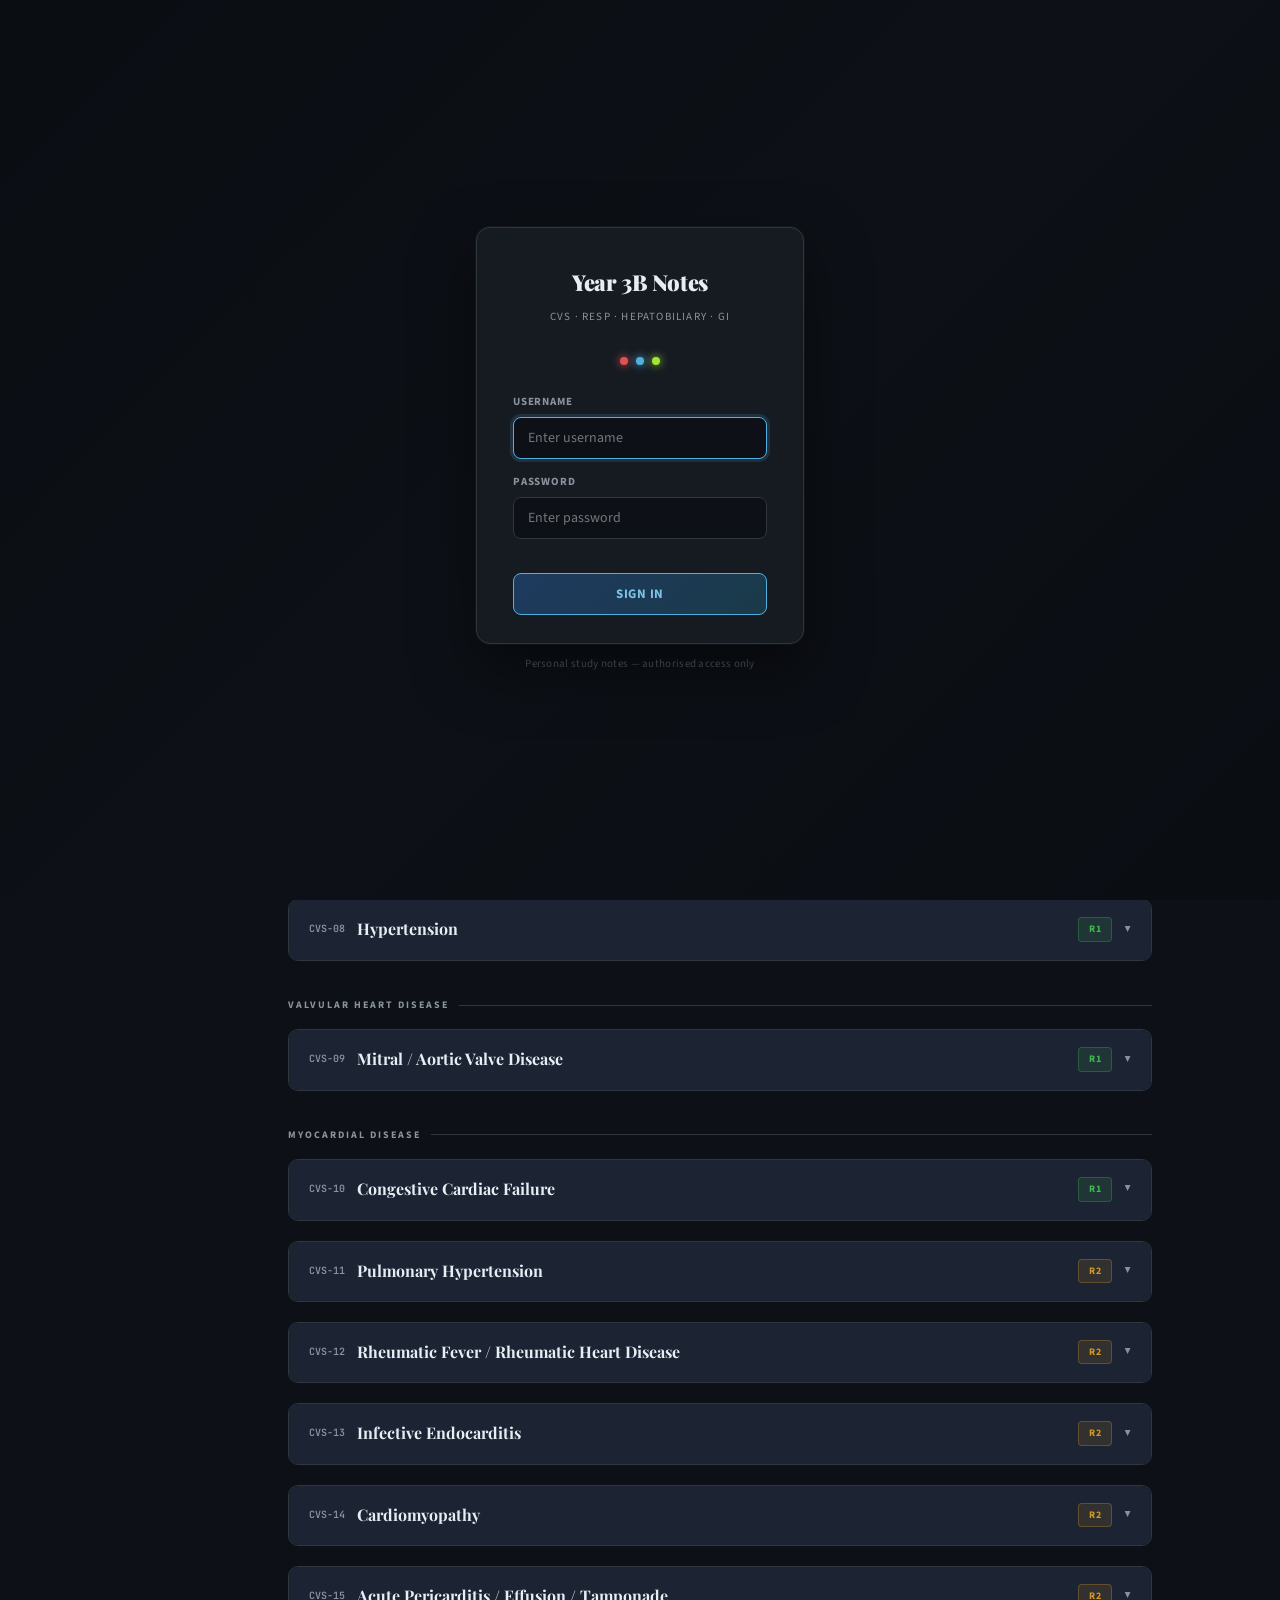
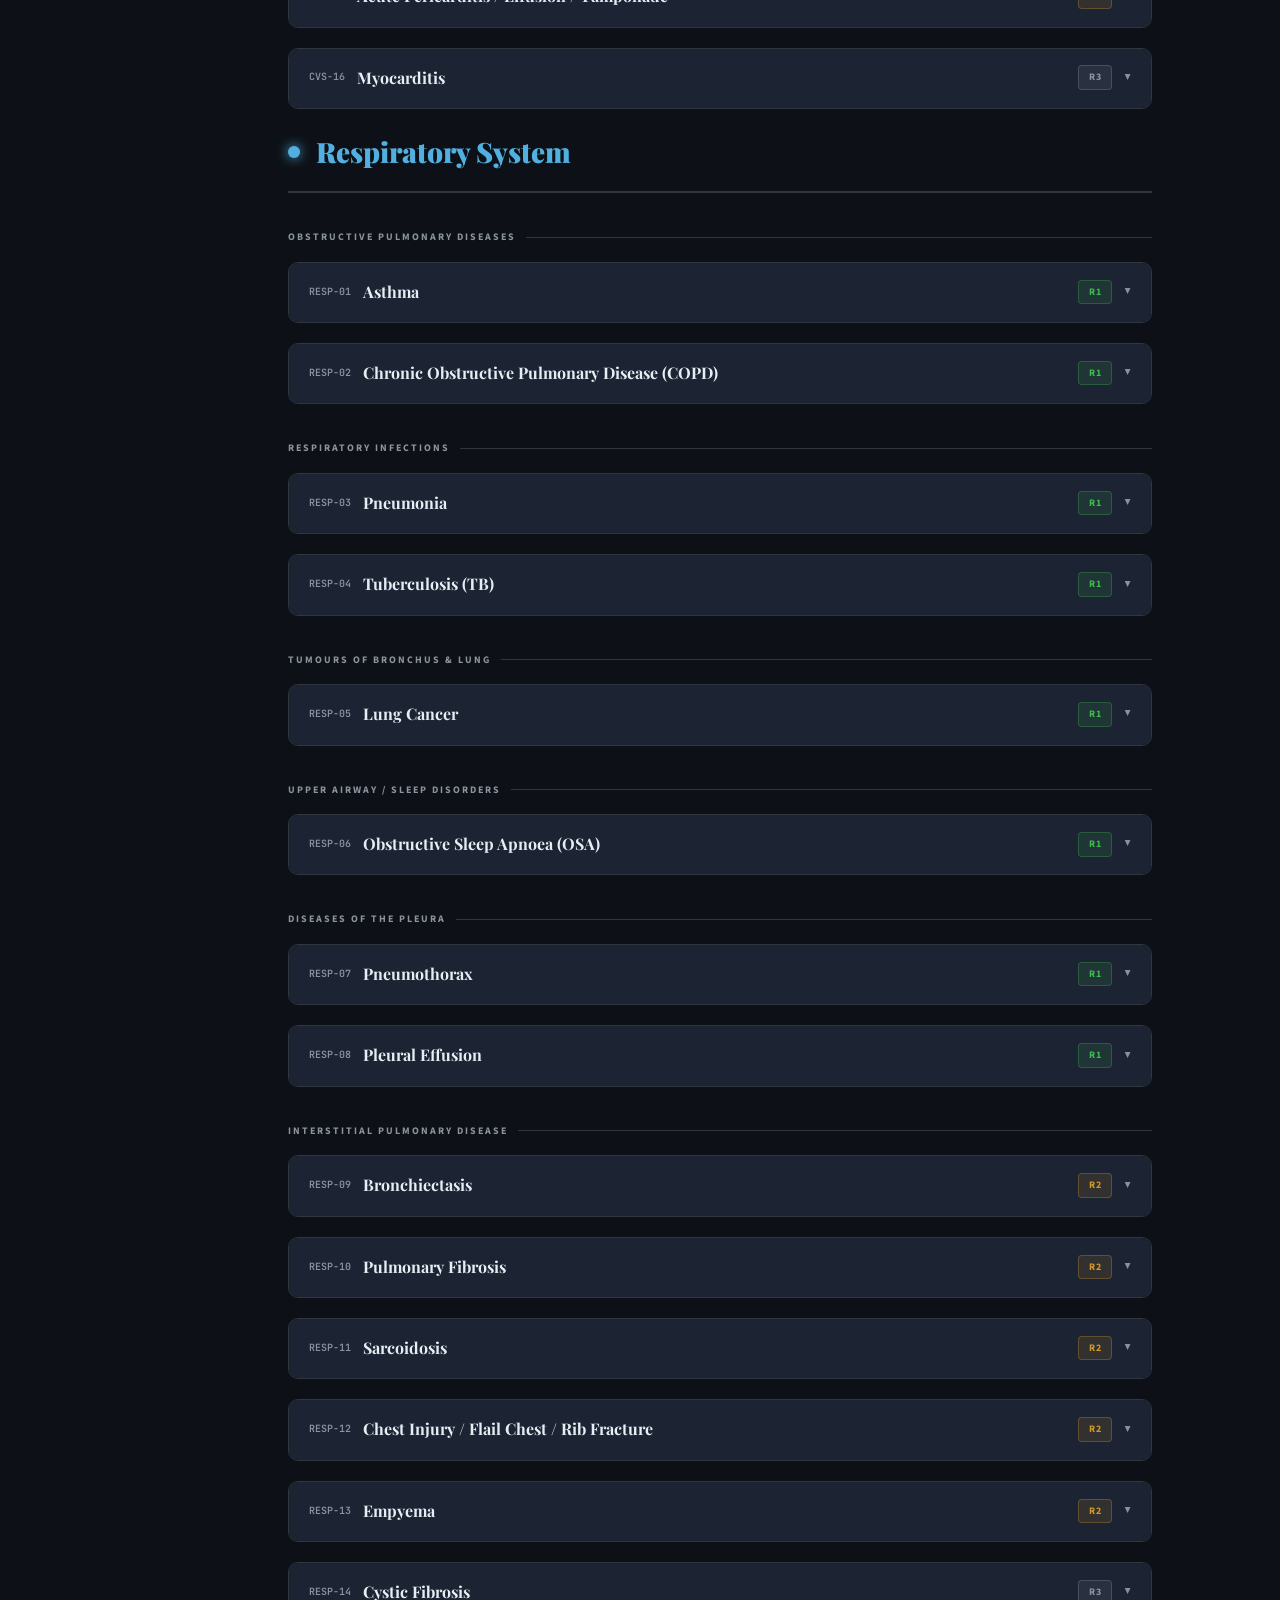
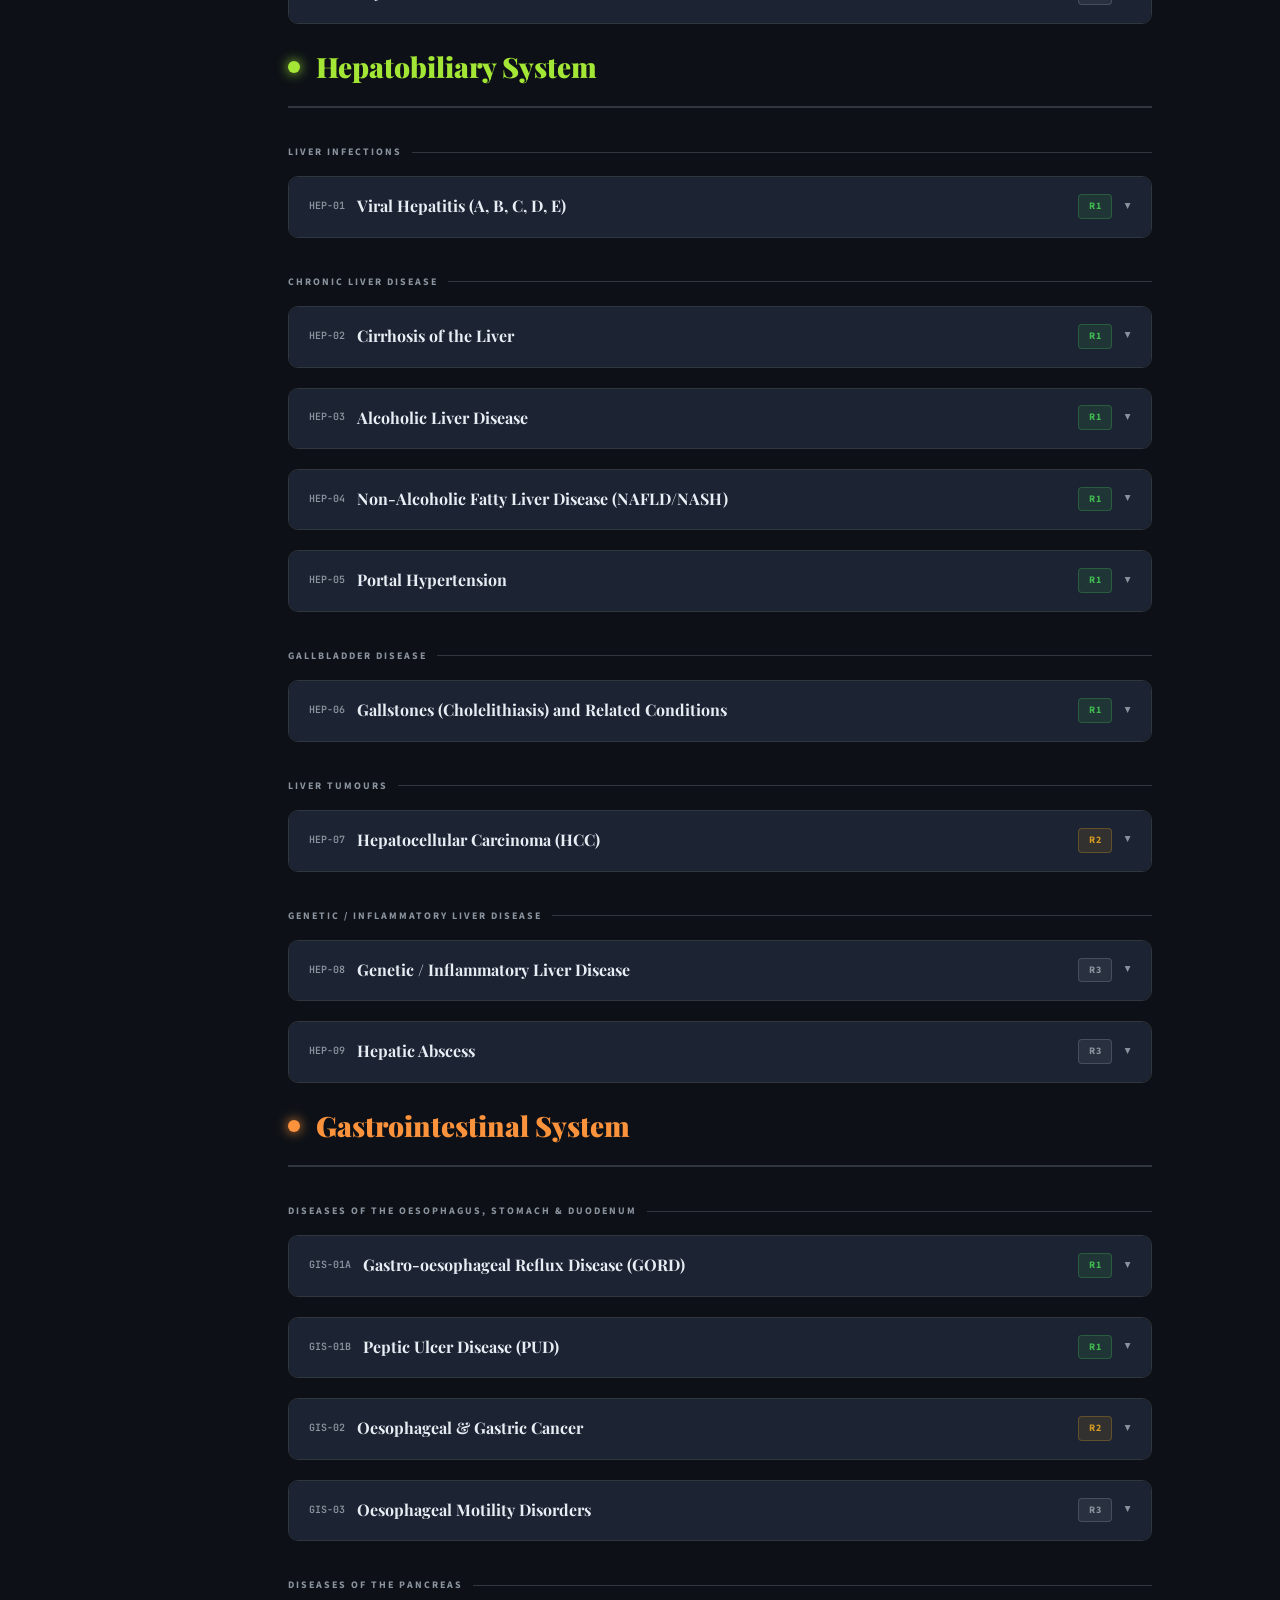
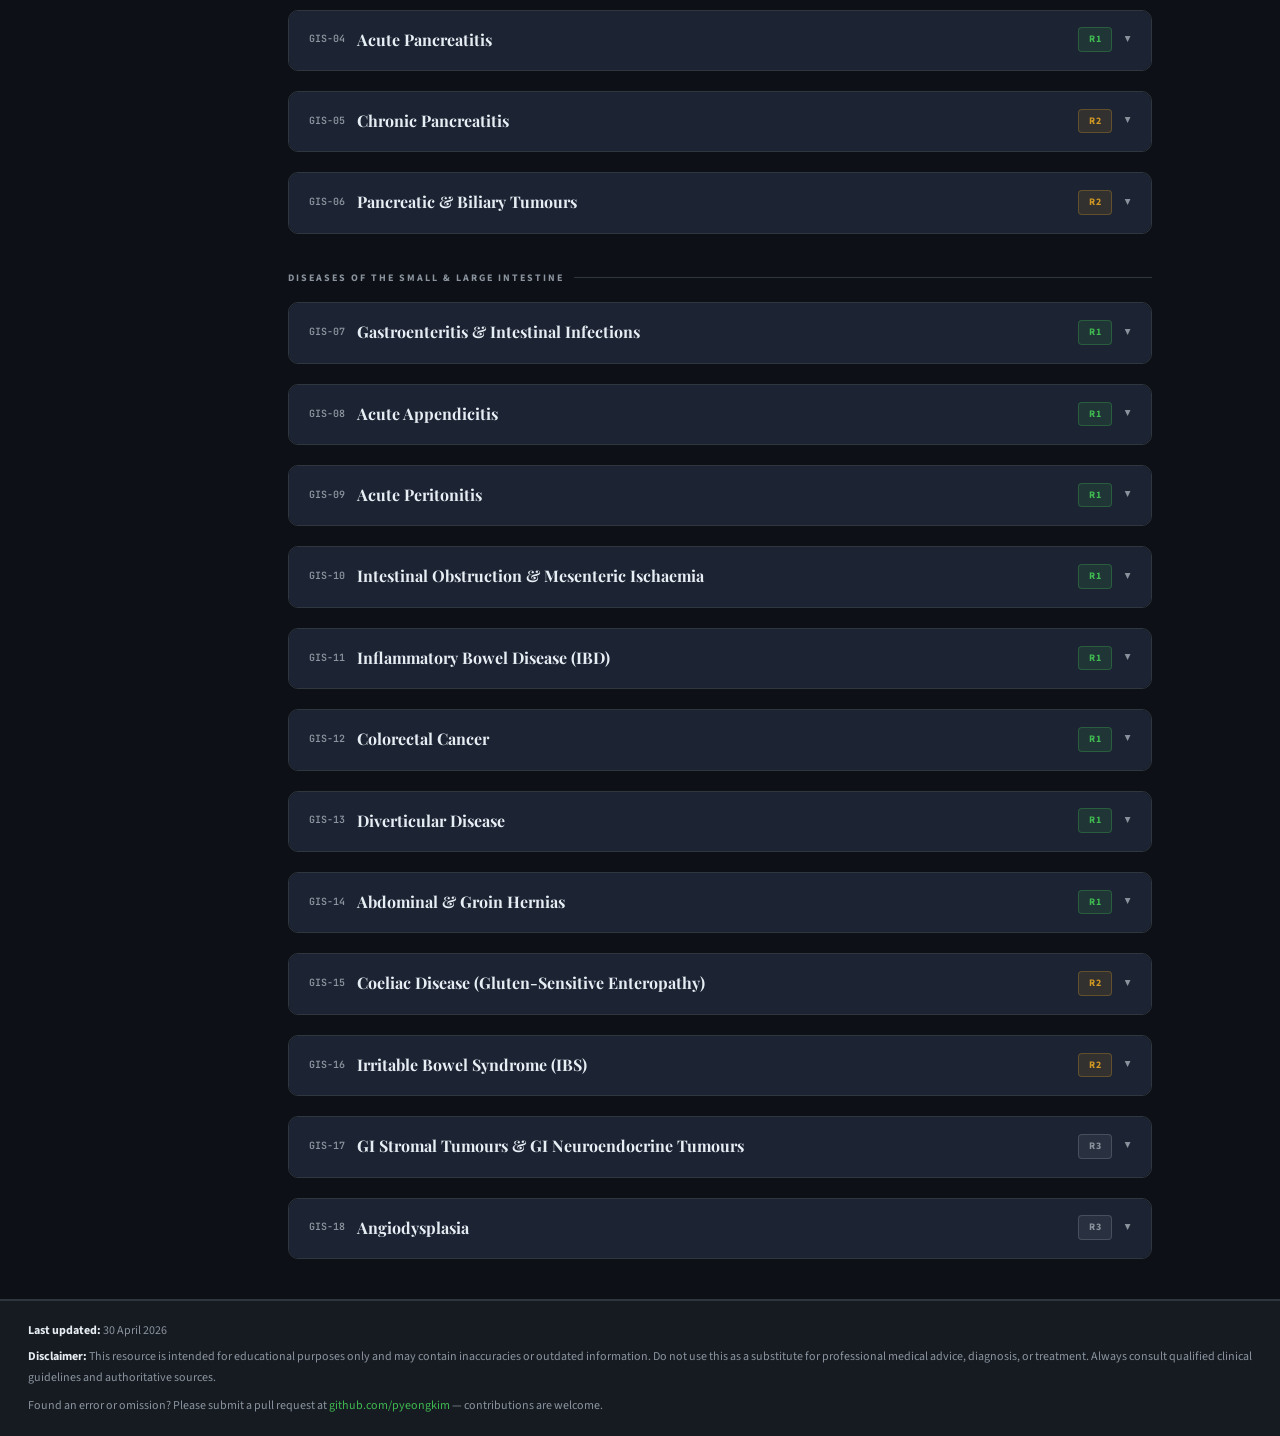
==== commit a3625633: "Last update" ====
--- a/index.html
+++ b/index.html
@@ -44,7 +44,16 @@
     font-size: 15px;
     line-height: 1.65;
   }
-
+  /* Margin setting */
+  .mt-14 {
+    margin-top: 14px;
+  }
+  .mb-12 {
+    margin-bottom: 12px;
+  }
+  .full-span {
+    grid-column: 1 / -1;
+  }
   /* TOP HEADER */
   .masthead {
     background: linear-gradient(135deg, #0d1117 0%, #1a0a0a 50%, #0a101a 100%);
@@ -837,7 +846,7 @@
 
   <!-- MAIN CONTENT -->
   <main class="content">
-    <div class="no-results" id="noResults">No conditions match your search.</div>
+    <div class="no-results" id="noResults">No conditions match your search</div>
 
     <!-- ============================================================ -->
     <!--  CARDIOVASCULAR                                              -->
@@ -915,11 +924,11 @@
         <div class="cdria-box">
           <div class="cdria-header"><span class="cdria-tag">CDRIA Point</span><span class="cdria-title">Jon Lee — ECG Approach to Heart Blocks & Bradycardia</span></div>
           <ul>
-            <li><strong>ECG recognition:</strong> 1st degree = PR &gt;200ms (5 little squares). Marked if &gt;300ms. Usually a normal variant or drugs — not clinically significant alone.</li>
-            <li><strong>2nd degree Mobitz I (Wenckebach):</strong> PR progressively lengthens → dropped beat. Causes: beta-blockers, CCBs, athletes, increased vagal tone, inferior AMI. Usually benign — AV node suppression is often reversible. Low risk of progressing to complete block. Manage with atropine if symptomatic; rarely needs pacemaker.</li>
-            <li><strong>2nd degree Mobitz II:</strong> Normal PR → normal PR → sudden dropped beat, no PR lengthening. Causes: anterior AMI, cardiac surgery, infiltrative disease (amyloidosis), autoimmune (SLE), beta-blockers, CCBs, hyperkalaemia. Level of block is below AV node (His-Purkinje) — structural damage. Risk of asystole ~35%/year. <strong>ADMIT. Monitor. Pacemaker.</strong></li>
-            <li><strong>3rd degree (Complete Heart Block):</strong> No relationship between P waves and QRS. Ventricular rate 30–40 bpm. Presents with severe bradycardia, dizziness worse on exertion, or collapse. Causes: inferior AMI, beta-blockers, CCBs, digoxin. HIGH risk of asystole and sudden cardiac death. <strong>ADMIT! MONITOR. Pacemaker.</strong></li>
-            <li><strong>Clinical rule:</strong> "1st and Mobitz I = not so bad; Mobitz II and 3rd degree = BAD." Any symptomatic block warrants admission and monitoring.</li>
+            <li><strong>ECG recognition:</strong> 1st degree = PR &gt;200ms (5 little squares). Marked if &gt;300ms. Usually a normal variant or drugs — not clinically significant alone</li>
+            <li><strong>2nd degree Mobitz I (Wenckebach):</strong> PR progressively lengthens → dropped beat. Causes: beta-blockers, CCBs, athletes, increased vagal tone, inferior AMI. Usually benign — AV node suppression is often reversible. Low risk of progressing to complete block. Manage with atropine if symptomatic; rarely needs pacemaker</li>
+            <li><strong>2nd degree Mobitz II:</strong> Normal PR → normal PR → sudden dropped beat, no PR lengthening. Causes: anterior AMI, cardiac surgery, infiltrative disease (amyloidosis), autoimmune (SLE), beta-blockers, CCBs, hyperkalaemia. Level of block is below AV node (His-Purkinje) — structural damage. Risk of asystole ~35%/year. <strong>ADMIT. Monitor. Pacemaker</strong></li>
+            <li><strong>3rd degree (Complete Heart Block):</strong> No relationship between P waves and QRS. Ventricular rate 30–40 bpm. Presents with severe bradycardia, dizziness worse on exertion, or collapse. Causes: inferior AMI, beta-blockers, CCBs, digoxin. HIGH risk of asystole and sudden cardiac death. <strong>ADMIT! MONITOR. Pacemaker</strong></li>
+            <li><strong>Clinical rule:</strong> "1st and Mobitz I = not so bad; Mobitz II and 3rd degree = BAD." Any symptomatic block warrants admission and monitoring</li>
             <li><strong>Palpitations differential for slow/skipped beats:</strong> Most likely — sinus bradycardia ± ventricular ectopic; Serious — CHB or Mobitz II; Atypical — vagal response, drug-induced, hypothyroidism, hypothermia, elite athlete</li>
           </ul>
           <p class="cdria-note">Source: CDRIA & Jon Lee — The Toolbox 5 (Approach to ECGs)</p>
@@ -971,7 +980,7 @@
           <ul>
             <li>AF → LA dilation → mural thrombus → embolic stroke (esp. middle cerebral artery)</li>
             <li>Adenosine terminates SVT but NOT AF/flutter</li>
-            <li>WPW + AF = AVOID digoxin, verapamil, adenosine → can → VF; use procainamide or DC cardioversion</li>
+            <li>WPW + AF = AVOID  AV nodal blockers (digoxin, verapamil, adenosine) which can lead to VF; use procainamide or DC cardioversion</li>
             <li>CHA₂DS₂-VASc: CHF/HTN/Age≥75(×2)/DM/Stroke(×2)/Vascular disease/Age 65–74/Sex female</li>
           </ul>
         </div>
@@ -1037,11 +1046,11 @@
         <div class="cdria-box">
           <div class="cdria-header"><span class="cdria-tag">CDRIA Point</span><span class="cdria-title">Jon Lee — Broad Complex Tachycardia, Brugada & Torsades</span></div>
           <ul>
-            <li><strong>Golden rule on ECG:</strong> "Broad = Bad? Narrow = Not so bad?" — any broad complex tachycardia must be treated as VT until proven otherwise. Most common tachyarrhythmia is sinus tachycardia; conscious VT = broad, regular, patient still conscious.</li>
-            <li><strong>VF is an arrest state</strong> — patients don't present with palpitations; they present with cardiac arrest. A conscious patient chatting to you is not in VF.</li>
-            <li><strong>Torsades de Pointes (Long QT):</strong> QTc &gt;440ms (men) / &gt;460ms (women) = prolonged QT. QTc &gt;500ms = significant risk of torsades. Causes: congenital, hypokalaemia, hypocalcaemia, drug overdoses (see QT-prolonging drugs). ECG: polymorphic VT twisting around isoelectric line. Treatment: IV MgSO₄; defibrillation if unstable; ICD long term. Correct electrolytes; stop culprit drugs.</li>
-            <li><strong>Brugada Syndrome:</strong> Sodium channel mutation; structurally normal heart. High risk of sudden cardiac death via VF/VT. Diagnosis requires: [1] "Coved" ST elevation in V1–V3 AND [2] ≥1 of: documented VF/polymorphic VT, FHx sudden cardiac death &lt;45, syncope, nocturnal agonal respiration. Management: ICD.</li>
-            <li><strong>Ventricular ectopics:</strong> Single premature wide complex with no preceding P wave; usually isolated and benign; can mimic ST elevation — look for consistency and absence of P wave to distinguish.</li>
+            <li><strong>Golden rule on ECG:</strong> "Broad = Bad? Narrow = Not so bad?" — any broad complex tachycardia must be treated as VT until proven otherwise. Most common tachyarrhythmia is sinus tachycardia; conscious VT = broad, regular, patient still conscious</li>
+            <li><strong>VF is an arrest state</strong> — patients don't present with palpitations; they present with cardiac arrest. A conscious patient chatting to you is not in VF</li>
+            <li><strong>Torsades de Pointes (Long QT):</strong> QTc &gt;440ms (men) / &gt;460ms (women) = prolonged QT. QTc &gt;500ms = significant risk of torsades. Causes: congenital, hypokalaemia, hypocalcaemia, drug overdoses (see QT-prolonging drugs). ECG: polymorphic VT twisting around isoelectric line. Treatment: IV MgSO₄; defibrillation if unstable; ICD long term. Correct electrolytes; stop culprit drugs</li>
+            <li><strong>Brugada Syndrome:</strong> Sodium channel mutation; structurally normal heart. High risk of sudden cardiac death via VF/VT. Diagnosis requires: [1] "Coved" ST elevation in V1–V3 AND [2] ≥1 of: documented VF/polymorphic VT, FHx sudden cardiac death &lt;45, syncope, nocturnal agonal respiration. Management: ICD</li>
+            <li><strong>Ventricular ectopics:</strong> Single premature wide complex with no preceding P wave; usually isolated and benign; can mimic ST elevation — look for consistency and absence of P wave to distinguish</li>
           </ul>
           <p class="cdria-note">Source: CDRIA & Jon Lee — The Toolbox 5 (Approach to ECGs)</p>
         </div>
@@ -1081,12 +1090,12 @@
           <span class="icon">🩺</span> Symptoms & Signs
         </div>
         <ul>
-          <li>Severe, crushing, central chest pain &gt;20 min; may be pressure/heaviness rather than sharp pain.</li>
-          <li>Radiation to left arm, jaw, neck, or back.</li>
-          <li>Diaphoresis, nausea, vomiting; sense of impending doom.</li>
-          <li>Dyspnoea, pallor, cold clammy skin.</li>
-          <li><strong>Not reliably relieved by GTN</strong> in ACS (unlike stable exertional angina).</li>
-          <li><strong>Silent MI/atypical presentations</strong> common in diabetics, elderly, and some women (e.g. dyspnoea, fatigue, epigastric discomfort).</li>
+          <li>Severe, crushing, central chest pain &gt;20 min; may be pressure/heaviness rather than sharp pain</li>
+          <li>Radiation to left arm, jaw, neck, or back</li>
+          <li>Diaphoresis, nausea, vomiting; sense of impending doom</li>
+          <li>Dyspnoea, pallor, cold clammy skin</li>
+          <li><strong>Not reliably relieved by GTN</strong> in ACS (unlike stable exertional angina)</li>
+          <li><strong>Silent MI/atypical presentations</strong> common in diabetics, elderly, and some women (e.g. dyspnoea, fatigue, epigastric discomfort)</li>
           <li>Signs: tachycardia, hypotension (cardiogenic shock), S4, S3 in LV failure, pulmonary crackles</li>
         </ul>
       </div>
@@ -1104,10 +1113,10 @@
               <li><strong>Unstable angina:</strong> ischaemic symptoms ± ECG changes, but Troponin I remains within reference range on serial testing</li>
             </ul>
           </li>
-          <li>CK‑MB: may help in suspected reinfarction (falls back to normal sooner than troponin).</li>
+          <li>CK‑MB: may help in suspected reinfarction (falls back to normal sooner than troponin)</li>
           <li>ECG:
             <ul>
-              <li><strong>STEMI:</strong> new ST elevation in a coronary territory (or new LBBB considered STEMI‑equivalent).</li>
+              <li><strong>STEMI:</strong> new ST elevation in a coronary territory (or new LBBB considered STEMI‑equivalent)</li>
               <li><strong>UA/NSTEMI:</strong> ST depression and/or T‑wave inversion, or normal ECG; changes may be dynamic (serial ECGs).[web:8]</li>
             </ul>
           </li>
@@ -1145,7 +1154,7 @@
               <li><strong>Early invasive strategy:</strong> Early PCI for high-risk; risk stratify (e.g. GRACE &gt;140, dynamic ST/T changes, ongoing pain, haemodynamic or electrical instability)</li>
             </ul>
           </li>
-          <li><strong>Secondary prevention:</strong> high‑intensity statin, ACEi/ARB, β‑blocker, long‑term single antiplatelet (usually aspirin), cardiac rehabilitation, aggressive risk‑factor modification.</li>
+          <li><strong>Secondary prevention:</strong> high‑intensity statin, ACEi/ARB, β‑blocker, long‑term single antiplatelet (usually aspirin), cardiac rehabilitation, aggressive risk‑factor modification</li>
         </ul>
       </div>
     </div>
@@ -1212,9 +1221,9 @@
       <ul>
         <li><strong>Chest pain history:</strong> When did it start? Where is it? Radiation (neck/jaw/arm/back/abdomen)? Constant or intermittent? Severity 0–10? Worse with movement, deep breath, palpation, or exertion? Character (sharp/dull/heavy/pressure/stabbing)?</li>
         <li><strong>Associated features to screen:</strong> Sweating, Vomiting, SOB, Palpitations, Dizziness, Calf pain/swelling, Cough, Fevers</li>
-        <li><strong>Cardiac risk stratification:</strong> DM, HTN, hypercholesterolaemia, FHx of AMI/angina/stents/bypasses, smoking. Indian/Sri Lankan ethnicity is an independent risk factor. Biggest RF = having had it before.</li>
+        <li><strong>Cardiac risk stratification:</strong> DM, HTN, hypercholesterolaemia, FHx of AMI/angina/stents/bypasses, smoking. Indian/Sri Lankan ethnicity is an independent risk factor. Biggest RF = having had it before</li>
         <li><strong>ECG — 1st question:</strong> "Is it a STEMI?" STEMI = ST elevation &gt;1 little square (&gt;2 squares in V2/V3), in ≥2 contiguous leads, that is NEW, with active chest pain</li>
-        <li><strong>ECG — 2nd question:</strong> "Could it be a NSTEMI?" → ST depression or T inversion in arterial distribution; are changes evolving (dynamic)? Check OLD ECG then do SERIAL ECGs. <em>You CANNOT diagnose NSTEMI on ECG alone — prove it with serial troponins.</em></li>
+        <li><strong>ECG — 2nd question:</strong> "Could it be a NSTEMI?" → ST depression or T inversion in arterial distribution; are changes evolving (dynamic)? Check OLD ECG then do SERIAL ECGs. <em>You CANNOT diagnose NSTEMI on ECG alone — prove it with serial troponins</em></li>
         <li><strong>Beware:</strong> Diabetic and possibly female silent AMI — may have no classic chest pain</li>
         <li><strong>Management mnemonic — "I'm Acting General Manager ABCD Cath":</strong> IV access; Aspirin + GTN + Morphine (pain relief) → Atorvastatin, Beta-blocker, Clexane (LMWH), DAPT (Clopidogrel or Ticagrelor) → Cath lab</li>
         <li><strong>STEMI vs NSTEMI — the only real difference is time to Cath:</strong> STEMI → &lt;90 min; NSTEMI → within 24hrs</li>
@@ -1253,8 +1262,8 @@
           <span class="icon">🩺</span> Symptoms & Signs
         </div>
         <ul>
-          <li>Central or left‑sided chest pressure/heaviness (not sharp), ± radiation to arm, neck, jaw or back.</li>
-          <li>Provoked by exertion (walking uphill, stairs) or emotional stress; relieved within minutes by rest and/or sublingual GTN.</li>
+          <li>Central or left‑sided chest pressure/heaviness (not sharp), ± radiation to arm, neck, jaw or back</li>
+          <li>Provoked by exertion (walking uphill, stairs) or emotional stress; relieved within minutes by rest and/or sublingual GTN</li>
           <li>Symptoms are <strong>predictable and reproducible</strong> with a given level of exertion/emotional stress and resolve with rest/GTN within minutes</li>
         </ul>
       </div>
@@ -1291,10 +1300,10 @@
     <div class="cdria-box">
           <div class="cdria-header"><span class="cdria-tag">CDRIA Point</span><span class="cdria-title">Jon Lee — IHD/Angina Pattern Recognition & Wellen's Syndrome</span></div>
           <ul>
-            <li><strong>Classic IHD/angina pattern (Red Flags):</strong> Central or left-sided chest pressure/heaviness radiating to arm, neck, jaw or back; establish ONSET and DURATION; NOT worse with deep inspiration or palpation; worse with exertion; associated N/V, SOB, dizziness. Risk factor profile: personal hx IHD/HTN/cholesterol/DM, FHx, smoking. Note: Indian/Sri Lankan ethnicity is an independent risk factor for IHD.</li>
-            <li><strong>ECG approach:</strong> ST depression = subendocardial ischaemia (stable or unstable angina). Compare with old ECG — is this NEW? Serial ECGs to look for dynamic change.</li>
-            <li><strong>Wellen's Syndrome (must not miss):</strong> Requires [1] biphasic or deeply inverted T waves in V2/V3 on ECG AND [2] history of recent chest pain that has since resolved. Highly specific for a critical stenosis of the LAD. <strong>ADMIT for urgent angiogram. Do NOT perform a stress test</strong> — risk of precipitating MI.</li>
-            <li><strong>Treatment rule:</strong> Use GTN as a diagnostic/therapeutic tool — significant relief of chest pain after sublingual GTN supports an ischaemic cause. If no relief, broaden your differential.</li>
+            <li><strong>Classic IHD/angina pattern (Red Flags):</strong> Central or left-sided chest pressure/heaviness radiating to arm, neck, jaw or back; establish ONSET and DURATION; NOT worse with deep inspiration or palpation; worse with exertion; associated N/V, SOB, dizziness. Risk factor profile: personal hx IHD/HTN/cholesterol/DM, FHx, smoking. Note: Indian/Sri Lankan ethnicity is an independent risk factor for IHD</li>
+            <li><strong>ECG approach:</strong> ST depression = subendocardial ischaemia (stable or unstable angina). Compare with old ECG — is this NEW? Serial ECGs to look for dynamic change</li>
+            <li><strong>Wellen's Syndrome (must not miss):</strong> Requires [1] biphasic or deeply inverted T waves in V2/V3 on ECG AND [2] history of recent chest pain that has since resolved. Highly specific for a critical stenosis of the LAD. <strong>ADMIT for urgent angiogram. Do NOT perform a stress test</strong> — risk of precipitating MI</li>
+            <li><strong>Treatment rule:</strong> Use GTN as a diagnostic/therapeutic tool — significant relief of chest pain after sublingual GTN supports an ischaemic cause. If no relief, broaden your differential</li>
           </ul>
           <p class="cdria-note">Source: CDRIA & Jon Lee — The Toolbox 1 (Red Flags: Chest Pain) + The Toolbox 5 (Approach to ECGs)</p>
         </div>
@@ -1511,10 +1520,10 @@
         <div class="cdria-box">
           <div class="cdria-header"><span class="cdria-tag">CDRIA Point</span><span class="cdria-title">Jon Lee — Aortic Stenosis & LBBB on ECG</span></div>
           <ul>
-            <li><strong>AS clinical pattern to recognise:</strong> Typical exertional chest pain with SOB and/or dizziness — these symptoms are progressive. Key red flag: this is a valvular cause of chest pain; listen for the ejection systolic murmur at the right upper sternal border radiating to the carotids on examination.</li>
-            <li><strong>LBBB and AS:</strong> LBBB is a known cause of new LBBB on ECG. A new LBBB is almost always pathological — check OLD ECGs. If LBBB is new in the context of chest pain, treat as STEMI-equivalent until proven otherwise (Sgarbossa's criteria apply).</li>
-            <li><strong>ECG in LBBB — Appropriate Discordance:</strong> In leads with a negative QRS, ST segments appear elevated (normal for BBB, NOT a STEMI). In leads with positive QRS, ST segments appear depressed. This is normal for the block and can mimic ischaemia. Use Sgarbossa's criteria to identify true STEMI in the context of LBBB.</li>
-            <li><strong>Key LBBB rule:</strong> [1] Wide QRS → look at V1 and V6 (LBBB = 'W' in V1 + 'M' in V6; RBBB = 'M' in V1 + 'W'/slurred S in V6). [2] A NEW LBBB = pathological until proven otherwise. [3] Cannot diagnose STEMI by normal rules if BBB present — apply Sgarbossa's criteria.</li>
+            <li><strong>AS clinical pattern to recognise:</strong> Typical exertional chest pain with SOB and/or dizziness — these symptoms are progressive. Key red flag: this is a valvular cause of chest pain; listen for the ejection systolic murmur at the right upper sternal border radiating to the carotids on examination</li>
+            <li><strong>LBBB and AS:</strong> LBBB is a known cause of new LBBB on ECG. A new LBBB is almost always pathological — check OLD ECGs. If LBBB is new in the context of chest pain, treat as STEMI-equivalent until proven otherwise (Sgarbossa's criteria apply)</li>
+            <li><strong>ECG in LBBB — Appropriate Discordance:</strong> In leads with a negative QRS, ST segments appear elevated (normal for BBB, NOT a STEMI). In leads with positive QRS, ST segments appear depressed. This is normal for the block and can mimic ischaemia. Use Sgarbossa's criteria to identify true STEMI in the context of LBBB</li>
+            <li><strong>Key LBBB rule:</strong> [1] Wide QRS → look at V1 and V6 (LBBB = 'W' in V1 + 'M' in V6; RBBB = 'M' in V1 + 'W'/slurred S in V6). [2] A NEW LBBB = pathological until proven otherwise. [3] Cannot diagnose STEMI by normal rules if BBB present — apply Sgarbossa's criteria</li>
           </ul>
           <p class="cdria-note">Source: CDRIA & Jon Lee — The Toolbox 1 (Red Flags: Chest Pain) + The Toolbox 5 (Approach to ECGs)</p>
         </div>
@@ -1931,12 +1940,12 @@
         <div class="cdria-box">
           <div class="cdria-header"><span class="cdria-tag">CDRIA Point</span><span class="cdria-title">Jon Lee — HCM: Clinical Pattern & ECG</span></div>
           <ul>
-            <li><strong>HCM clinical presentation pattern:</strong> Exertional chest pain, SOB, dizziness, palpitations, or collapse in a young person. Prevalence 1 in 500; annual mortality 1–2%. Number 1 cause of sudden cardiac death in young people.</li>
-            <li><strong>Genetics:</strong> ~60% is a genetic disorder, primarily autosomal dominant. Causes issues through decreased cardiac output (LVOTO or poor filling), mitral regurgitation, or arrhythmias.</li>
-            <li><strong>ECG findings:</strong> LVH (tall R waves in chest/limb leads) + narrow Q waves inferiorly or laterally. If you see this pattern in a young patient with exertional collapse → think HCM.</li>
-            <li><strong>Definitive diagnosis:</strong> Echocardiogram for LV wall thickness (septum &gt;15mm or ASH).</li>
-            <li><strong>Management:</strong> Beta-blockers or Ca channel blockers (symptom control); ICD for high-risk patients (hx of VT/VF, FHx sudden death, massive hypertrophy, syncope); septal myectomy or alcohol septal ablation if LVOTO refractory to medication.</li>
-            <li><strong>Key clinical exam rule:</strong> Mid-systolic ejection murmur at LSE — gets louder with Valsalva/standing and softer with squatting (dynamic obstruction).</li>
+            <li><strong>HCM clinical presentation pattern:</strong> Exertional chest pain, SOB, dizziness, palpitations, or collapse in a young person. Prevalence 1 in 500; annual mortality 1–2%. Number 1 cause of sudden cardiac death in young people</li>
+            <li><strong>Genetics:</strong> ~60% is a genetic disorder, primarily autosomal dominant. Causes issues through decreased cardiac output (LVOTO or poor filling), mitral regurgitation, or arrhythmias</li>
+            <li><strong>ECG findings:</strong> LVH (tall R waves in chest/limb leads) + narrow Q waves inferiorly or laterally. If you see this pattern in a young patient with exertional collapse → think HCM</li>
+            <li><strong>Definitive diagnosis:</strong> Echocardiogram for LV wall thickness (septum &gt;15mm or ASH)</li>
+            <li><strong>Management:</strong> Beta-blockers or Ca channel blockers (symptom control); ICD for high-risk patients (hx of VT/VF, FHx sudden death, massive hypertrophy, syncope); septal myectomy or alcohol septal ablation if LVOTO refractory to medication</li>
+            <li><strong>Key clinical exam rule:</strong> Mid-systolic ejection murmur at LSE — gets louder with Valsalva/standing and softer with squatting (dynamic obstruction)</li>
           </ul>
           <p class="cdria-note">Source: CDRIA & Jon Lee — The Toolbox 5 (Approach to ECGs: Special Patterns)</p>
         </div>
@@ -2238,8 +2247,8 @@
           <div>
           <div class="section-label sl-sx"><span class="icon">⚠️</span> Aspiration Pneumonia vs Aspiration Pneumonitis</div> 
           <ul >
-            <li><strong>Pneumonia (bacterial):</strong> Inhalation of oropharyngeal <em>bacteria</em> → bacterial infection. Predisposed by impaired swallowing/protective reflexes (CVA, MND, malignancy, intoxication). <strong>Needs antibiotics</strong> (IV Ceftriaxone/BenzPen ± Metronidazole or Clindamycin).</li>
-            <li><strong>Pneumonitis (chemical):</strong> Inhalation of <em>gastric contents</em> → sterile chemical inflammation (acid-mediated). Gastric contents usually sterile → does <strong>not always need antibiotics</strong>. Rx: airway protection, supportive care; antibiotics only if secondary bacterial pneumonia develops.</li>
+            <li><strong>Pneumonia (bacterial):</strong> Inhalation of oropharyngeal <em>bacteria</em> → bacterial infection. Predisposed by impaired swallowing/protective reflexes (CVA, MND, malignancy, intoxication). <strong>Needs antibiotics</strong> (IV Ceftriaxone/BenzPen ± Metronidazole or Clindamycin)</li>
+            <li><strong>Pneumonitis (chemical):</strong> Inhalation of <em>gastric contents</em> → sterile chemical inflammation (acid-mediated). Gastric contents usually sterile → does <strong>not always need antibiotics</strong>. Rx: airway protection, supportive care; antibiotics only if secondary bacterial pneumonia develops</li>
           </ul>
           </div>
         </div>
@@ -2264,12 +2273,14 @@
           <div class="section-box">
             <div class="section-label sl-mx"><span class="icon">💊</span> Management</div>
             <ul>
-              <li><strong>Scoring systems (use as guides only — #useyoureyeballs):</strong></li>
+              <li><strong>Scoring systems:</strong></li>
+              <li>
               <ul>
                 <li><strong>CURB-65:</strong> Confusion, Urea &gt;7, RR≥30, BP SBP&lt;90/DBP≤60, Age≥65 (1 pt each); 0–1 = outpatient; 2 = consider admission; ≥3 = admit ± ICU</li>
                 <li><strong>PSI/PORT:</strong> more complex (age + comorbidities + vitals + labs); accounts for age but misses O₂ sats and immunosuppression; PaO₂ requires invasive ABG</li>
                 <li><strong>SMART-COP:</strong> predicts need for IRVS (Intensive Respiratory or Vasopressor Support); incorporates O₂ sats + recognises that abnormal vitals matter more in younger patients; Jon Lee's preferred score — more accurate overall but still has hard cutoffs and misses comorbidities/baseline-vs-now</li>
               </ul>
+              </li>
               <li><strong>Mild typical CAP:</strong> outpatient; oral Amoxicillin or Augmentin Duo Forte (amoxicillin/clavulanate)</li>
               <li><strong>Mild atypical CAP:</strong> outpatient; oral Doxycycline</li>
               <li><strong>Moderdate typical CAP: </strong> <span style="color: rgb(255, 98, 98);">ADMIT</span>; IV Benzylpenicillin + oral Doxycycline</li>
@@ -2297,7 +2308,7 @@
             <li><strong>Key differentiator from ACS:</strong> Pneumonia chest pain is pleuritic (worse with deep breath and movement) — ACS pain is NOT worse with inspiration or palpation</li>
             <li><strong>Risk stratify for atypical vs CAP:</strong> Known COPD or CCF? (clarify baseline SOB vs current). Immunocompromised? Recent hospitalisation/travel?</li>
             <li><strong>Atypical pneumonia clues:</strong> prolonged time course; dry cough; failure to respond to typical antibiotic therapy; high-risk demographic (young/crowded settings = Mycoplasma; bird/cage exposure = Chlamydia psittaci; aircon mist exposure + diarrhoea + ↓Na = Legionella; vets/farmers = Q fever; weight loss + night sweats + haemoptysis + travel = TB)</li>
-            <li><strong>Scoring system limitations:</strong> CURB-65 misses O₂ sats, exertional component, baseline vs now, immunosuppression — a patient can score 0 on arrival and deteriorate rapidly. PSI/PORT and SMART-COP are better but still have hard cutoffs. Always combine scores with clinical judgement.</li>
+            <li><strong>Scoring system limitations:</strong> CURB-65 misses O₂ sats, exertional component, baseline vs now, immunosuppression — a patient can score 0 on arrival and deteriorate rapidly. PSI/PORT and SMART-COP are better but still have hard cutoffs. Always combine scores with clinical judgement</li>
             <li><strong>Differentials not to miss — chest pain + fever:</strong> PE (pleuritic pain + tachycardia/hypoxia + risk factors), empyema (persistent fever despite antibiotics)</li>
             <li><strong>Investigation approach:</strong> CXR; FBE, UECr, CRP, ± LFT; blood culture (if febrile); sputum MCS; NPA Respiratory PCR (viral); atypical serology or atypical bacterial PCR (if suspecting atypical); urinary Legionella antigen; ECG</li>
             <li><strong>Varicella complications (x4):</strong> Pneumonia, Encephalitis/meningitis, Ocular involvement, Auricular involvement — auricular + facial nerve palsy = <strong>Ramsay Hunt Syndrome</strong></li>
@@ -2360,7 +2371,7 @@
               <li>Notifiable disease — mandatory public health reporting + contact tracing</li>
               <li>LTBI treatment for close contacts (Isoniazid ± Rifampicin)</li>
               <li><strong>MDR-TB:</strong> resistant to Rifampicin + Isoniazid; second-line agents (fluoroquinolones, injectable aminoglycosides); 18–24 months; specialist care</li>
-              <li><strong>Side effects:</strong> Rifampicin (orange urine, hepatotoxicity, CYP450 inducer ↓OCP/anticoagulants), INH (peripheral neuropathy, hepatitis), PZA (hyperuricaemia/gout, hepatitis), EMB (optic neuritis — check visual acuity + colour vision before starting)</li>
+              <li><strong>Side effects:</strong> Rifampicin (orange urine, hepatotoxicity, CYP450 inducer ↓ efficacy of liver metabolised drugs), INH (peripheral neuropathy, hepatitis), PZA (hyperuricaemia/gout, hepatitis), EMB (optic neuritis — check visual acuity + colour vision before starting)</li>
             </ul>
           </div>
         </div>
@@ -2372,7 +2383,7 @@
             <li>Sterile pyuria = renal TB until proven otherwise</li>
             <li>Isoniazid → peripheral neuropathy; prevented by pyridoxine (B6)</li>
             <li>Ethambutol → optic neuritis; check visual acuity + colour vision before starting</li>
-            <li>Rifampicin = strong CYP450 inducer → reduces efficacy of OCP, warfarin, antiretrovirals</li>
+            <li>Rifampicin = strong CYP450 inducer → reduces efficacy of OCP, warfarin, DOACs, antiretrovirals</li>
             <li>IGRA preferred over TST in BCG-vaccinated individuals (avoids false positives)</li>
           </ul>
         </div>
@@ -2640,14 +2651,15 @@
               <li>Complications: cor pulmonale, haemoptysis, secondary amyloidosis (AA)</li>
             </ul>
           </div>
-          <div class="hy-box">
+        </div>
+        <div class="hy-box">
           <strong>⚡ High Yield</strong>
           <ul>
             <li><strong>Hepatic hydrothorax:</strong> fluid is not coming from generalized pleural capillary leakage but from direct peritoneal–pleural transfer of ascitic fluid through defects in the diaphragm → predominantly right‑sided </li>
             <li><strong>CHF, nephrotic syndrome, and hypoalbuminaemia:</strong> primary issue is systemic elevation of hydrostatic pressure or reduction of oncotic pressure in the pulmonary/pleural microcirculation → bilateral</li>
           </ul>
         </div>
-        </div>
+        
       </div>
     </div>
 
@@ -2935,11 +2947,11 @@
         <!-- Comparison table -->
         <div class="table-scroll"><table class="mini">
           <tr><th>Virus</th><th>Type</th><th>Transmission</th><th>Incubation</th><th>Chronicity</th><th>HCC Risk</th><th>Key Features</th></tr>
-          <tr><td>HAV</td><td>RNA picornavirus (naked)</td><td>Faecal-oral — shellfish, travel, daycare, contaminated water</td><td>2–4 weeks (short)</td><td>None — always self-limiting</td><td>No</td><td>Acute illness only. No carrier state. IgM = acute; IgG = past/vaccinated. Vaccine available (inactivated).</td></tr>
-          <tr><td>HBV</td><td>DNA hepadnavirus (enveloped)</td><td>Parenteral, sexual, perinatal (Blood / Bedroom / Birthing)</td><td>1–4 months (long)</td><td>< 5–10% adults; > 90-95% neonates → chronic</td><td>Yes (with or without cirrhosis)</td><td>Serum sickness-like prodrome possible (rash, fever, and polyarthralgias or polyarthritis). "Ground glass" hepatocytes on biopsy. Dane particle = complete virion. Vaccine available (recombinant HBsAg).</td></tr>
-          <tr><td>HCV</td><td>RNA flavivirus (enveloped)</td><td>Primarily parenteral (IVDU, needlestick); sexual transmission low risk; rarely perinatal</td><td>2–26 weeks</td><td>~80% → chronic; 20% clear spontaneously</td><td>Yes (usually via cirrhosis)</td><td>No proofreading → antigenic variation → no vaccine possible. Most common blood-borne chronic liver infection globally. Curable with DAAs (&gt;95%).</td></tr>
-          <tr><td>HDV</td><td>RNA deltavirus — defective (needs HBV)</td><td>Parenteral, sexual; requires HBV HBsAg coat for entry</td><td>Superinfection: short; Co-infection: long</td><td>Superinfection on chronic HBV = 80% chronic; Co-infection with HBV = 5% chronic</td><td>Yes</td><td>Superinfection (HDV acquires chronic HBV) = worse prognosis. Co-infection (simultaneous HBV+HDV) = usually resolves. HBV vaccine prevents HDV.</td></tr>
-          <tr><td>HEV</td><td>RNA hepevirus (naked)</td><td>Faecal-oral; waterborne epidemics (Asia, Africa, Middle East, Central America)</td><td>2–8 weeks (short)</td><td>None in immunocompetent; may be chronic in immunocompromised (transplant recipients)</td><td>No</td><td>Fulminant hepatic failure in pregnancy (~20% maternal mortality). Epidemic form. IgM = acute. Ribavirin for immunocompromised chronic HEV.</td></tr>
+          <tr><td>HAV</td><td>RNA picornavirus (naked)</td><td>Faecal-oral — shellfish, travel, daycare, contaminated water</td><td>2–4 weeks (short)</td><td>None — always self-limiting</td><td>No</td><td>Acute illness only. No carrier state. IgM = acute; IgG = past/vaccinated. Vaccine available (inactivated)</td></tr>
+          <tr><td>HBV</td><td>DNA hepadnavirus (enveloped)</td><td>Parenteral, sexual, perinatal (Blood / Bedroom / Birthing)</td><td>1–4 months (long)</td><td>< 5–10% adults; > 90-95% neonates → chronic</td><td>Yes (with or without cirrhosis)</td><td>Serum sickness-like prodrome possible (rash, fever, and polyarthralgias or polyarthritis). "Ground glass" hepatocytes on biopsy. Dane particle = complete virion. Vaccine available (recombinant HBsAg)</td></tr>
+          <tr><td>HCV</td><td>RNA flavivirus (enveloped)</td><td>Primarily parenteral (IVDU, needlestick); sexual transmission low risk; rarely perinatal</td><td>2–26 weeks</td><td>~80% → chronic; 20% clear spontaneously</td><td>Yes (usually via cirrhosis)</td><td>No proofreading → antigenic variation → no vaccine possible. Most common blood-borne chronic liver infection globally. Curable with DAAs (&gt;95%)</td></tr>
+          <tr><td>HDV</td><td>RNA deltavirus — defective (needs HBV)</td><td>Parenteral, sexual; requires HBV HBsAg coat for entry</td><td>Superinfection: short; Co-infection: long</td><td>Superinfection on chronic HBV = 80% chronic; Co-infection with HBV = 5% chronic</td><td>Yes</td><td>Superinfection (HDV acquires chronic HBV) = worse prognosis. Co-infection (simultaneous HBV+HDV) = usually resolves. HBV vaccine prevents HDV</td></tr>
+          <tr><td>HEV</td><td>RNA hepevirus (naked)</td><td>Faecal-oral; waterborne epidemics (Asia, Africa, Middle East, Central America)</td><td>2–8 weeks (short)</td><td>None in immunocompetent; may be chronic in immunocompromised (transplant recipients)</td><td>No</td><td>Fulminant hepatic failure in pregnancy (~20% maternal mortality). Epidemic form. IgM = acute. Ribavirin for immunocompromised chronic HEV</td></tr>
         </table></div>
 
         <div class="sections-grid" style="margin-top:14px">
@@ -3148,8 +3160,8 @@
           <div class="section-box">
             <div class="section-label sl-comp"><span class="icon">⚠️</span> Extrahepatic Manifestations</div>
             <ul>
-              <li><strong>HAV — rash and joint pain arthralgia.</strong></li>
-              <li> Complications associated with immune-complex deposition are rare.</li>
+              <li><strong>HAV — rash and joint pain arthralgia</strong></li>
+              <li> Complications associated with immune-complex deposition are rare</li>
               <li><strong>HBV — immune complex deposition:</strong></li>
               <li>Serum sickness-like prodrome: urticaria, arthralgia, fever (immune complex deposition; occurs before jaundice)</li>
               <li>Polyarteritis nodosa (PAN) — medium vessel vasculitis; HBsAg in vessel walls</li>
@@ -3201,9 +3213,9 @@
             <li><strong>Serology is used to detect viruses from a blood sample</strong> (gold top / SST tube — sent separately to serology/microbiology lab; takes 24–72 hours)</li>
             <li><strong>Universal rule:</strong> IgM = recent or ACTIVE infection; IgG = evidence of PAST infection or prior immunisation/vaccination</li>
             <li><strong>Example (HAV):</strong> Hepatitis A IgG detected + IgM not detected = past infection or immunisation — NOT active hepatitis A</li>
-            <li><strong>HBV serology requires interpreting multiple markers together</strong> — not just one result. Pattern recognition is key: HBsAg + Anti-HBc IgM = acute. HBsAg only + Anti-HBc IgG = chronic. Anti-HBs only = vaccinated.</li>
-            <li><strong>HCV serology:</strong> Anti-HCV antibody positive = exposure (past or present); HCV RNA PCR positive = active infection. Antibody can be transiently negative early in acute infection (window).</li>
-            <li><strong>Clinical correlation always:</strong> Serology results must be interpreted in the context of clinical presentation, LFT pattern, and risk factors.</li>
+            <li><strong>HBV serology requires interpreting multiple markers together</strong> — not just one result. Pattern recognition is key: HBsAg + Anti-HBc IgM = acute. HBsAg only + Anti-HBc IgG = chronic. Anti-HBs only = vaccinated</li>
+            <li><strong>HCV serology:</strong> Anti-HCV antibody positive = exposure (past or present); HCV RNA PCR positive = active infection. Antibody can be transiently negative early in acute infection (window)</li>
+            <li><strong>Clinical correlation always:</strong> Serology results must be interpreted in the context of clinical presentation, LFT pattern, and risk factors</li>
           </ul>
           <p class="cdria-note">Source: CDRIA &amp; Jon Lee — The Toolbox 4 (Pathology: Serology &amp; Lab Tests)</p>
         </div>
@@ -3226,7 +3238,7 @@
           <div class="section-box" style="grid-column: 1 / -1">
             <div class="section-label sl-etio"><span class="icon">🧬</span> Aetiology</div>
             <ul>
-              <li>End-stage liver disease (irreversible and advanced stage of chronic liver disease): diffuse bridging fibrosis + regenerative nodules disrupting normal architecture. Fibrosis mediated by TGF-β from hepatic <strong>stellate cells</strong>.</li>
+              <li>End-stage liver disease (irreversible and advanced stage of chronic liver disease): diffuse bridging fibrosis + regenerative nodules disrupting normal architecture. Fibrosis mediated by TGF-β from hepatic <strong>stellate cells</strong></li>
               <li>Stellate cells → Myofibroblasts → Fibrosis</li>
             </ul>
             <div style="margin-top:10px">
@@ -3296,7 +3308,7 @@
               <li><strong>Diagnostic markers:</strong> Platelets, INR, and Albumin; ALT/AST can be <span style="font-style: italic;">low/normal</span> in cirrhosis (even in advanced disease)</li>
               <li><strong>FBC:</strong> thrombocytopaenia, anaemia (multifactorial)</li>
               <li>USS liver: nodular liver, splenomegaly, ascites, portal vein dilation</li>
-              <li><strong>Liver biopsy:</strong> <span style="color: rgb(91, 203, 247)"> gold standard</span> — bridging fibrosis + regenerative nodules (Metavir/Ishak score); <span style="font-style: italic;">but not often required</span> → can be used to diagnos aetiology of liver disease of where it is necessary to determine fibrosis/cirrhosis</li>
+              <li><strong>Liver biopsy:</strong> <span style="color: rgb(91, 203, 247)"> gold standard</span> — bridging fibrosis + regenerative nodules (Metavir/Ishak score); <span style="font-style: italic;"><strong>BUT</strong> not often required</span> → can be used to diagnos aetiology of liver disease of where it is necessary to determine fibrosis/cirrhosis</li>
               <li>Fibroscan (transient elastography): non-invasive liver stiffness measurement</li>
               <li>Scoring for Cirrhosis
                 <ul>
@@ -3331,7 +3343,7 @@
               <span class="histo-badge">H&amp;E stain</span>
             </div>
             <ul style="margin-top: 3px;">
-              <li><strong>Normal architecture:</strong> Regular hepatocyte cords radiate from central vein (CV) to portal tracts (PT). No fibrosis. Sinusoids patent.</li>
+              <li><strong>Normal architecture:</strong> Regular hepatocyte cords radiate from central vein (CV) to portal tracts (PT). No fibrosis. Sinusoids patent</li>
             </ul>
           </div>
           <div class="section-box">
@@ -3346,7 +3358,7 @@
               <span class="histo-badge">H&amp;E stain</span>
             </div>
             <ul style="margin-top: 3px;">
-              <li><strong>Cirrhotic features:</strong> Diffuse <strong>bridging fibrosis</strong> (blue/pink bands) encircling <strong>regenerative nodules</strong>. Normal lobular architecture is completely disrupted.</li>
+              <li><strong>Cirrhotic features:</strong> Diffuse <strong>bridging fibrosis</strong> (blue/pink bands) encircling <strong>regenerative nodules</strong>. Normal lobular architecture is completely disrupted</li>
             </ul>
           </div>
         </div>
@@ -3428,9 +3440,9 @@
             <li><strong>LFT interpretation — patterns (not individual values):</strong> Always compare with baseline. "Lots of things can mess with LFTs — clinical correlation and trends are important. If you see abnormal LFTs — check old ones!"</li>
             <li><strong>Pattern 1 — Cholestatic/Obstructive:</strong> Predominant ↑ALP + ↑GGT, ↑bilirubin → think gallstones, pancreatic mass causing bile duct obstruction, PSC, PBC</li>
             <li><strong>Pattern 2 — Hepatitic/Hepatocellular:</strong> Predominantly ↑ALT + ↑GGT (transaminases) → think hepatitis (viral, drug-induced, autoimmune)</li>
-            <li><strong>Pattern 3 — Alcoholic:</strong> Predominantly isolated ↑GGT → think alcoholic hepatitis/alcoholism. AST:ALT ratio &gt;2:1 is typical of alcoholic liver disease.</li>
+            <li><strong>Pattern 3 — Alcoholic:</strong> Predominantly isolated ↑GGT → think alcoholic hepatitis/alcoholism. AST:ALT ratio &gt;2:1 is typical of alcoholic liver disease</li>
             <li><strong>Pattern 4 — Mixed:</strong> All elevated to a similar degree → hepatitis or cirrhosis with mixed picture</li>
-            <li><strong>Pattern 5 — Isolated ↑Bilirubin:</strong> Think Gilbert's syndrome (benign, triggered by fasting/illness/stress) — not clinically important.</li>
+            <li><strong>Pattern 5 — Isolated ↑Bilirubin:</strong> Think Gilbert's syndrome (benign, triggered by fasting/illness/stress) — not clinically important</li>
             <li><strong>Key rule:</strong> "Sometimes a hepatitis can have a cholestatic-looking picture or an obstruction can show quite high transaminases — patterns are just a guide. Clinical correlation always!"</li>
           </ul>
           <p class="cdria-note">Source: CDRIA & Jon Lee — The Toolbox 4 (Clinical Diagnostic Reasoning in Action)</p>
@@ -3844,12 +3856,12 @@
       <div class="condition-body">
         <div class="table-scroll"><table class="mini">
           <tr><th>Condition</th><th>Genetics</th><th>Mechanism</th><th>Features</th><th>Diagnosis</th><th>Treatment</th></tr>
-          <tr><td>Haemochromatosis</td><td>AR; HFE gene (C282Y mutation); Chr 6</td><td>↓Hepcidin → ↑intestinal iron absorption → iron deposits in liver, pancreas, heart, skin, pituitary, joints</td><td>Classic triad: cirrhosis + diabetes mellitus + bronze skin ("bronze diabetes"). Also: restrictive cardiomyopathy, hypogonadism, arthropathy (MCP joints — Ca pyrophosphate). Presents after age 40 (iron accumulates slowly). Common cause of death = HCC.</td><td>↑Serum ferritin, ↑transferrin saturation (&gt;45%); HFE genotyping; liver biopsy (Prussian blue stain); MRI liver</td><td>Repeated phlebotomy (first-line — remove iron); desferrioxamine/deferasirox (chelation if phlebotomy not possible); avoid alcohol, vitamin C, raw shellfish (Vibrio)</td></tr>
-          <tr><td>Wilson Disease</td><td>AR; ATP7B gene; Chr 13</td><td>Defective hepatocyte copper-transporting ATPase → failure to excrete copper into bile → copper accumulates in liver, brain (basal ganglia), cornea, kidneys</td><td>Presents &lt;40 years. Liver: hepatitis, cirrhosis, acute liver failure. Neurological: dysarthria, tremor, dystonia, parkinsonism. Psychiatric: personality change, psychosis. Kayser-Fleischer rings (copper in Descemet membrane — cornea). Haemolytic anaemia (Coombs negative), Fanconi syndrome (renal).</td><td>↓Serum caeruloplasmin (&lt;200mg/L); ↑24h urine copper; slit-lamp exam (Kayser-Fleischer rings); liver biopsy; ATP7B sequencing</td><td>D-penicillamine (copper chelation) or trientine; oral zinc (blocks intestinal copper absorption); liver transplant for acute liver failure</td></tr>
-          <tr><td>α1-Antitrypsin Deficiency</td><td>Codominant; SERPINA1 gene; PiZZ homozygous = severe</td><td>Misfolded Z-protein aggregates in hepatocyte ER → cirrhosis. In lung: ↓α1AT → uninhibited elastase → panacinar emphysema</td><td>Young patient with unexplained cirrhosis + emphysema without smoking history. PAS-positive globules in hepatocytes on biopsy.</td><td>↓Serum α1-antitrypsin; Pi typing (PiZZ); liver biopsy</td><td>Liver transplant (curative for liver disease); augmentation therapy (IV α1AT for lung disease); smoking cessation; transplant indication = cirrhosis</td></tr>
-          <tr><td>Autoimmune Hepatitis</td><td>HLA-DR3/DR4 association; F &gt; M</td><td>Autoimmune destruction of hepatocytes; T-cell mediated</td><td>Young/middle-aged women; fatigue, jaundice, pruritus, amenorrhoea; may be asymptomatic. Type 1: anti-smooth muscle Ab (ASMA), ANA. Type 2: anti-LKM1 (liver-kidney microsomal Ab). Associated with other autoimmune diseases.</td><td>↑ALT/AST, ↑IgG, liver biopsy (lymphoplasmacytic infiltrate); serology; exclude viral, drug, metabolic causes</td><td>Prednisolone + azathioprine (remission induction and maintenance); budesonide (alternative); liver transplant if refractory/cirrhosis</td></tr>
-          <tr><td>Primary Biliary Cholangitis (PBC)</td><td>Autoimmune; F &gt; M (90%); middle-aged</td><td>Autoimmune destruction of small intrahepatic bile ducts → cholestasis → biliary cirrhosis</td><td>Pruritus (often presenting symptom), jaundice, fatigue, xanthelasma; progressive → cirrhosis. Associated with Sjögren, CREST, coeliac, thyroid disease. Osteoporosis (↓fat-soluble vitamin D absorption).</td><td>Anti-mitochondrial antibody (AMA) positive (M2 subtype) in &gt;95%; ↑ALP, ↑GGT, ↑IgM; liver biopsy (granulomatous duct destruction)</td><td>Ursodeoxycholic acid (UDCA — slows progression); obeticholic acid if insufficient response; cholestyramine/rifampicin for pruritus; fat-soluble vitamins; liver transplant (definitive)</td></tr>
-          <tr><td>Primary Sclerosing Cholangitis (PSC)</td><td>Unknown; M &gt; F; assoc. with HLA-B8, DR3; pANCA/MPO-ANCA positive</td><td>Progressive fibro-inflammatory destruction of intra- and extrahepatic bile ducts → "onion skin" fibrosis → alternating strictures and dilation ("beading" on MRCP/ERCP)</td><td>Middle-aged men with IBD (ulcerative colitis in 70–90%); pruritus, jaundice, RUQ pain, fever (cholangitis episodes). ↑ALP/GGT. Risk of cholangiocarcinoma (dominant stricture = high risk), gallbladder cancer, colorectal cancer (in associated UC).</td><td>MRCP (first-line — "beaded" bile ducts); ERCP (diagnostic + therapeutic); pANCA positive; liver biopsy (periductal "onion skin" fibrosis)</td><td>No proven medical treatment to halt progression; ERCP balloon dilation/stenting for dominant strictures; annual USS + CA19-9 (cholangiocarcinoma surveillance); liver transplant (only cure); note: colectomy does NOT prevent PSC progression</td></tr>
+          <tr><td>Haemochromatosis</td><td>AR; HFE gene (C282Y mutation); Chr 6</td><td>↓Hepcidin → ↑intestinal iron absorption → iron deposits in liver, pancreas, heart, skin, pituitary, joints</td><td>Classic triad: cirrhosis + diabetes mellitus + bronze skin ("bronze diabetes"). Also: restrictive cardiomyopathy, hypogonadism, arthropathy (MCP joints — Ca pyrophosphate). Presents after age 40 (iron accumulates slowly). Common cause of death = HCC</td><td>↑Serum ferritin, ↑transferrin saturation (&gt;45%); HFE genotyping; liver biopsy (Prussian blue stain); MRI liver</td><td>Repeated phlebotomy (first-line — remove iron); desferrioxamine/deferasirox (chelation if phlebotomy not possible); avoid alcohol, vitamin C, raw shellfish (Vibrio)</td></tr>
+          <tr><td>Wilson Disease</td><td>AR; ATP7B gene; Chr 13</td><td>Defective hepatocyte copper-transporting ATPase → failure to excrete copper into bile → copper accumulates in liver, brain (basal ganglia), cornea, kidneys</td><td>Presents &lt;40 years. Liver: hepatitis, cirrhosis, acute liver failure. Neurological: dysarthria, tremor, dystonia, parkinsonism. Psychiatric: personality change, psychosis. Kayser-Fleischer rings (copper in Descemet membrane — cornea). Haemolytic anaemia (Coombs negative), Fanconi syndrome (renal)</td><td>↓Serum caeruloplasmin (&lt;200mg/L); ↑24h urine copper; slit-lamp exam (Kayser-Fleischer rings); liver biopsy; ATP7B sequencing</td><td>D-penicillamine (copper chelation) or trientine; oral zinc (blocks intestinal copper absorption); liver transplant for acute liver failure</td></tr>
+          <tr><td>α1-Antitrypsin Deficiency</td><td>Codominant; SERPINA1 gene; PiZZ homozygous = severe</td><td>Misfolded Z-protein aggregates in hepatocyte ER → cirrhosis. In lung: ↓α1AT → uninhibited elastase → panacinar emphysema</td><td>Young patient with unexplained cirrhosis + emphysema without smoking history. PAS-positive globules in hepatocytes on biopsy</td><td>↓Serum α1-antitrypsin; Pi typing (PiZZ); liver biopsy</td><td>Liver transplant (curative for liver disease); augmentation therapy (IV α1AT for lung disease); smoking cessation; transplant indication = cirrhosis</td></tr>
+          <tr><td>Autoimmune Hepatitis</td><td>HLA-DR3/DR4 association; F &gt; M</td><td>Autoimmune destruction of hepatocytes; T-cell mediated</td><td>Young/middle-aged women; fatigue, jaundice, pruritus, amenorrhoea; may be asymptomatic. Type 1: anti-smooth muscle Ab (ASMA), ANA. Type 2: anti-LKM1 (liver-kidney microsomal Ab). Associated with other autoimmune diseases</td><td>↑ALT/AST, ↑IgG, liver biopsy (lymphoplasmacytic infiltrate); serology; exclude viral, drug, metabolic causes</td><td>Prednisolone + azathioprine (remission induction and maintenance); budesonide (alternative); liver transplant if refractory/cirrhosis</td></tr>
+          <tr><td>Primary Biliary Cholangitis (PBC)</td><td>Autoimmune; F &gt; M (90%); middle-aged</td><td>Autoimmune destruction of small intrahepatic bile ducts → cholestasis → biliary cirrhosis</td><td>Pruritus (often presenting symptom), jaundice, fatigue, xanthelasma; progressive → cirrhosis. Associated with Sjögren, CREST, coeliac, thyroid disease. Osteoporosis (↓fat-soluble vitamin D absorption)</td><td>Anti-mitochondrial antibody (AMA) positive (M2 subtype) in &gt;95%; ↑ALP, ↑GGT, ↑IgM; liver biopsy (granulomatous duct destruction)</td><td>Ursodeoxycholic acid (UDCA — slows progression); obeticholic acid if insufficient response; cholestyramine/rifampicin for pruritus; fat-soluble vitamins; liver transplant (definitive)</td></tr>
+          <tr><td>Primary Sclerosing Cholangitis (PSC)</td><td>Unknown; M &gt; F; assoc. with HLA-B8, DR3; pANCA/MPO-ANCA positive</td><td>Progressive fibro-inflammatory destruction of intra- and extrahepatic bile ducts → "onion skin" fibrosis → alternating strictures and dilation ("beading" on MRCP/ERCP)</td><td>Middle-aged men with IBD (ulcerative colitis in 70–90%); pruritus, jaundice, RUQ pain, fever (cholangitis episodes). ↑ALP/GGT. Risk of cholangiocarcinoma (dominant stricture = high risk), gallbladder cancer, colorectal cancer (in associated UC)</td><td>MRCP (first-line — "beaded" bile ducts); ERCP (diagnostic + therapeutic); pANCA positive; liver biopsy (periductal "onion skin" fibrosis)</td><td>No proven medical treatment to halt progression; ERCP balloon dilation/stenting for dominant strictures; annual USS + CA19-9 (cholangiocarcinoma surveillance); liver transplant (only cure); note: colectomy does NOT prevent PSC progression</td></tr>
         </table></div>
         <div class="hy-box">
           <strong>⚡ High Yield</strong>
@@ -4147,9 +4159,9 @@
         <div class="table-scroll"><table class="mini">
           <tr><th>Condition</th><th>Pathophysiology</th><th>Clinical Features</th><th>Investigations</th><th>Management</th></tr>
           <tr><td>Achalasia</td><td>Degeneration of inhibitory myenteric (Auerbach's) plexus neurons (containing NO and VIP) → failure of LOS relaxation + absent peristalsis. 1° idiopathic. 2° Chagas disease (T. cruzi), malignancy (pseudoachalasia)</td><td>Progressive dysphagia to BOTH solids AND liquids (contrast with obstruction — solids first). Regurgitation of undigested food. Weight loss. Nocturnal aspiration. ↑risk oesophageal SCC</td><td>Barium swallow: "bird's beak" tapering + dilated oesophagus. High-resolution manometry (HRM): gold standard — absent peristalsis + incomplete LOS relaxation. OGD to exclude pseudoachalasia</td><td>Pneumatic dilation (endoscopic), POEM (per-oral endoscopic myotomy), surgical Heller myotomy + fundoplication. Botulinum toxin injection (elderly/unfit). Nitrates/CCBs (symptom relief only)</td></tr>
-          <tr><td>Distal Oesophageal Spasm (DES)</td><td>Uncoordinated non-peristaltic contractions; loss of normal inhibitory neurotransmission. Normal LOS pressure.</td><td>Episodic dysphagia (solids + liquids) and angina-like chest pain; may be provoked by cold liquids or stress. Can mimic ACS.</td><td>Barium: "corkscrew" oesophagus. HRM: simultaneous contractions. ECG to exclude cardiac cause.</td><td>Nitrates (isosorbide mononitrate), CCBs (diltiazem), tricyclic antidepressants (amitriptyline), PPI if GORD component. POEM in refractory cases.</td></tr>
-          <tr><td>Scleroderma oesophagus</td><td>Smooth muscle atrophy in lower 2/3 → ↓LOS pressure + ↓peristalsis → severe reflux and dysmotility. Part of CREST syndrome (systemic sclerosis).</td><td>Severe GORD symptoms; dysphagia; progressive → stricture, Barrett's, aspiration. Associated with Raynaud's, skin changes, telangiectasiae.</td><td>HRM: absent peristalsis, very low LOS pressure. OGD: oesophagitis/stricture/Barrett's.</td><td>High-dose PPI (often lifelong); prokinetics (metoclopramide); endoscopic dilation for strictures; treat underlying systemic sclerosis.</td></tr>
-          <tr><td>Zenker's Diverticulum</td><td>False diverticulum of mucosa through Killian's triangle (between thyropharyngeal and cricopharyngeal muscles). Pharyngeal dysmotility → pulsion diverticulum.</td><td>Dysphagia, regurgitation of undigested food, halitosis (foul breath), gurgling, neck mass, aspiration. Elderly males.</td><td>Barium swallow: posterior pharyngeal outpouching. OGD with caution (perforation risk).</td><td>Endoscopic staple diverticulotomy (preferred). Open surgical resection in complex cases.</td></tr>
+          <tr><td>Distal Oesophageal Spasm (DES)</td><td>Uncoordinated non-peristaltic contractions; loss of normal inhibitory neurotransmission. Normal LOS pressure</td><td>Episodic dysphagia (solids + liquids) and angina-like chest pain; may be provoked by cold liquids or stress. Can mimic ACS</td><td>Barium: "corkscrew" oesophagus. HRM: simultaneous contractions. ECG to exclude cardiac cause</td><td>Nitrates (isosorbide mononitrate), CCBs (diltiazem), tricyclic antidepressants (amitriptyline), PPI if GORD component. POEM in refractory cases</td></tr>
+          <tr><td>Scleroderma oesophagus</td><td>Smooth muscle atrophy in lower 2/3 → ↓LOS pressure + ↓peristalsis → severe reflux and dysmotility. Part of CREST syndrome (systemic sclerosis)</td><td>Severe GORD symptoms; dysphagia; progressive → stricture, Barrett's, aspiration. Associated with Raynaud's, skin changes, telangiectasiae</td><td>HRM: absent peristalsis, very low LOS pressure. OGD: oesophagitis/stricture/Barrett's</td><td>High-dose PPI (often lifelong); prokinetics (metoclopramide); endoscopic dilation for strictures; treat underlying systemic sclerosis</td></tr>
+          <tr><td>Zenker's Diverticulum</td><td>False diverticulum of mucosa through Killian's triangle (between thyropharyngeal and cricopharyngeal muscles). Pharyngeal dysmotility → pulsion diverticulum</td><td>Dysphagia, regurgitation of undigested food, halitosis (foul breath), gurgling, neck mass, aspiration. Elderly males</td><td>Barium swallow: posterior pharyngeal outpouching. OGD with caution (perforation risk)</td><td>Endoscopic staple diverticulotomy (preferred). Open surgical resection in complex cases</td></tr>
         </table></div>
         <div class="hy-box">
           <strong>⚡ High Yield</strong>
@@ -4255,7 +4267,7 @@
           <ul>
             <li>Lipase &gt;3× ULN preferred over amylase (more specific; stays elevated longer)</li>
             <li>Gallstones = most common cause in Australia (40%); Alcohol = 2nd (35%)</li>
-            <li>Hypocalcaemia: Ca²⁺ binds to free fatty acids (saponification) → stones. NOT due to ↑PTH.</li>
+            <li>Hypocalcaemia: Ca²⁺ binds to free fatty acids (saponification) → stones. NOT due to ↑PTH</li>
             <li>Pseudocyst: lined by granulation tissue (NOT epithelium) — distinguish from true cyst</li>
             <li>Hartmann's/Ringer's lactate > normal saline for fluid resuscitation in pancreatitis</li>
             <li>CECT not needed on admission unless diagnostic uncertainty; best at 48–72h to assess necrosis</li>
@@ -4345,11 +4357,11 @@
       <div class="condition-body">
         <div class="table-scroll"><table class="mini">
           <tr><th>Tumour</th><th>Key Features</th><th>Diagnosis</th><th>Treatment</th></tr>
-          <tr><td><strong>Pancreatic Ductal Adenocarcinoma</strong></td><td>Most common pancreatic cancer (85%). Pancreatic HEAD (70%) → obstructive jaundice (painless, progressive), Courvoisier's sign. Body/tail → pain radiating to back, late diagnosis. Risk factors: smoking (strongest), chronic pancreatitis, DM, obesity, age &gt;50, BRCA2, Lynch. Trousseau syndrome (migratory thrombophlebitis). CA19-9 (sensitivity ~80%, but not screening). Very aggressive — average survival 1 year.</td><td>CT triple-phase; ERCP/MRCP; EUS + FNA (biopsy); PET-CT; CA19-9; CEA</td><td>Resectable (20%): Whipple's procedure (pancreaticoduodenectomy) ± adjuvant FOLFIRINOX or gemcitabine/capecitabine. Distal pancreatectomy (body/tail). Unresectable: gemcitabine + nab-paclitaxel; FOLFIRINOX; stenting for biliary obstruction; palliative care.</td></tr>
-          <tr><td><strong>Pancreatic Neuroendocrine Tumours (PNETs)</strong></td><td>Insulinoma: most common PNET; ↑insulin → hypoglycaemia; Whipple's triad (symptoms + BGL &lt;2.8 + relief with glucose); usually benign, solitary. Gastrinoma (ZES): ↑gastrin → ↑↑HCl → multiple ulcers, diarrhoea; 60% malignant; MEN1. Glucagonoma: DM + necrolytic migratory erythema (skin). VIPoma: WDHA syndrome (watery diarrhoea, hypokalaemia, achlorhydria). Somatostatinoma: DM + gallstones + steatorrhoea.</td><td>Fasting glucose + insulin/C-peptide; fasting serum gastrin; chromogranin A; 24h urine 5-HIAA; CT/EUS; Ga-68 DOTATATE PET-CT (most sensitive for NETs); somatostatin receptor scintigraphy (Octreoscan)</td><td>Surgical resection if possible. Octreotide/lanreotide (symptom control + anti-tumour in functional NETs). Everolimus, sunitinib (advanced PNETs). PRRT (peptide receptor radionuclide therapy) with Lu-177 DOTATATE.</td></tr>
-          <tr><td><strong>Cholangiocarcinoma</strong></td><td>Malignant bile duct epithelial tumour. Klatskin tumour = hilar (most common, at convergence of L and R hepatic ducts). Risk: PSC (strongest), liver flukes (Clonorchis sinensis, Opisthorchis), biliary cysts. Presents late: obstructive jaundice, pruritus, weight loss, RUQ pain. CA19-9 + CEA elevated.</td><td>MRCP (biliary stricture); CT; ERCP (brush cytology); EUS; liver biopsy if peripheral</td><td>Resectable (&lt;30%): hepatectomy ± biliary reconstruction. Unresectable: ERCP stenting (palliative drainage); gemcitabine + cisplatin; IDH1/2 inhibitors (ivosidenib); FGFR inhibitors (pemigatinib).</td></tr>
-          <tr><td><strong>Gallbladder Cancer</strong></td><td>Usually adenocarcinoma; most common GI cancer in women in some countries. Often found incidentally post-cholecystectomy. Risk: gallstones (chronic), porcelain gallbladder (some), primary sclerosing cholangitis, anomalous pancreatobiliary junction. Very poor prognosis.</td><td>USS/CT; pathology post-cholecystectomy</td><td>Early (T1a): cholecystectomy curative. T1b+: radical cholecystectomy with liver bed resection ± lymphadenectomy. Advanced: gemcitabine-based chemotherapy.</td></tr>
-          <tr><td><strong>Ampullary Carcinoma</strong></td><td>Arises at ampulla of Vater; better prognosis than pancreatic head cancer. Presents with obstructive jaundice; Courvoisier's sign. Associated with FAP (adenoma → carcinoma).</td><td>OGD + biopsy; EUS</td><td>Whipple's procedure (pancreaticoduodenectomy); good prognosis if resected early</td></tr>
+          <tr><td><strong>Pancreatic Ductal Adenocarcinoma</strong></td><td>Most common pancreatic cancer (85%). Pancreatic HEAD (70%) → obstructive jaundice (painless, progressive), Courvoisier's sign. Body/tail → pain radiating to back, late diagnosis. Risk factors: smoking (strongest), chronic pancreatitis, DM, obesity, age &gt;50, BRCA2, Lynch. Trousseau syndrome (migratory thrombophlebitis). CA19-9 (sensitivity ~80%, but not screening). Very aggressive — average survival 1 year</td><td>CT triple-phase; ERCP/MRCP; EUS + FNA (biopsy); PET-CT; CA19-9; CEA</td><td>Resectable (20%): Whipple's procedure (pancreaticoduodenectomy) ± adjuvant FOLFIRINOX or gemcitabine/capecitabine. Distal pancreatectomy (body/tail). Unresectable: gemcitabine + nab-paclitaxel; FOLFIRINOX; stenting for biliary obstruction; palliative care</td></tr>
+          <tr><td><strong>Pancreatic Neuroendocrine Tumours (PNETs)</strong></td><td>Insulinoma: most common PNET; ↑insulin → hypoglycaemia; Whipple's triad (symptoms + BGL &lt;2.8 + relief with glucose); usually benign, solitary. Gastrinoma (ZES): ↑gastrin → ↑↑HCl → multiple ulcers, diarrhoea; 60% malignant; MEN1. Glucagonoma: DM + necrolytic migratory erythema (skin). VIPoma: WDHA syndrome (watery diarrhoea, hypokalaemia, achlorhydria). Somatostatinoma: DM + gallstones + steatorrhoea</td><td>Fasting glucose + insulin/C-peptide; fasting serum gastrin; chromogranin A; 24h urine 5-HIAA; CT/EUS; Ga-68 DOTATATE PET-CT (most sensitive for NETs); somatostatin receptor scintigraphy (Octreoscan)</td><td>Surgical resection if possible. Octreotide/lanreotide (symptom control + anti-tumour in functional NETs). Everolimus, sunitinib (advanced PNETs). PRRT (peptide receptor radionuclide therapy) with Lu-177 DOTATATE</td></tr>
+          <tr><td><strong>Cholangiocarcinoma</strong></td><td>Malignant bile duct epithelial tumour. Klatskin tumour = hilar (most common, at convergence of L and R hepatic ducts). Risk: PSC (strongest), liver flukes (Clonorchis sinensis, Opisthorchis), biliary cysts. Presents late: obstructive jaundice, pruritus, weight loss, RUQ pain. CA19-9 + CEA elevated</td><td>MRCP (biliary stricture); CT; ERCP (brush cytology); EUS; liver biopsy if peripheral</td><td>Resectable (&lt;30%): hepatectomy ± biliary reconstruction. Unresectable: ERCP stenting (palliative drainage); gemcitabine + cisplatin; IDH1/2 inhibitors (ivosidenib); FGFR inhibitors (pemigatinib)</td></tr>
+          <tr><td><strong>Gallbladder Cancer</strong></td><td>Usually adenocarcinoma; most common GI cancer in women in some countries. Often found incidentally post-cholecystectomy. Risk: gallstones (chronic), porcelain gallbladder (some), primary sclerosing cholangitis, anomalous pancreatobiliary junction. Very poor prognosis</td><td>USS/CT; pathology post-cholecystectomy</td><td>Early (T1a): cholecystectomy curative. T1b+: radical cholecystectomy with liver bed resection ± lymphadenectomy. Advanced: gemcitabine-based chemotherapy</td></tr>
+          <tr><td><strong>Ampullary Carcinoma</strong></td><td>Arises at ampulla of Vater; better prognosis than pancreatic head cancer. Presents with obstructive jaundice; Courvoisier's sign. Associated with FAP (adenoma → carcinoma)</td><td>OGD + biopsy; EUS</td><td>Whipple's procedure (pancreaticoduodenectomy); good prognosis if resected early</td></tr>
         </table></div>
         <div class="hy-box">
           <strong>⚡ High Yield</strong>
@@ -4381,9 +4393,9 @@
           <tr><td><strong>Salmonella non-typhoidal</strong></td><td>2nd most common; eggs, poultry, reptiles</td><td>Non-bloody diarrhoea, fever, vomiting; 6–72h incubation; self-limiting. Bacteraemia in extremes of age/immunocompromised. Typhoidal: S. typhi/paratyphi — fever, rose spots, relative bradycardia, constipation initially</td><td>Oral rehydration; avoid antibiotics for uncomplicated (prolongs carriage). Antibiotics (ciprofloxacin or azithromycin) for bacteraemia, typhoid, immunocompromised. AVOID anti-motility agents</td></tr>
           <tr><td><strong>Shigella</strong></td><td>Contact/faecal-oral; childcare centres, overseas travel</td><td>Dysentery: bloody mucoid diarrhoea + tenesmus + fever; low infective dose. HUS (especially S. dysenteriae type 1). Complications: reactive arthritis, seizures (children)</td><td>Oral rehydration; azithromycin or ciprofloxacin (shortens illness, reduces transmission); AVOID anti-motility agents (risk toxic megacolon)</td></tr>
           <tr><td><strong>STEC / E. coli O157:H7</strong></td><td>Undercooked beef, unpasteurised milk/juice</td><td>Bloody diarrhoea → haemolytic uraemic syndrome (HUS): microangiopathic haemolytic anaemia + thrombocytopaenia + AKI; children &gt; adults</td><td>Supportive; NO antibiotics (↑HUS risk); NO anti-motility agents; HD/dialysis if HUS</td></tr>
-          <tr><td><strong>Clostridioides difficile</strong></td><td>Hospital-acquired; after antibiotics (disrupts normal flora); also community-acquired with PPI use</td><td>Watery diarrhoea (3+ per day) + abdominal pain + fever; pseudomembranous colitis on sigmoidoscopy; severe: toxic megacolon, perforation. Spores survive on surfaces; spread by hands</td><td>Stop precipitating antibiotics; oral vancomycin (preferred first-line, replaces metronidazole) 125mg QID × 10 days; fidaxomicin (↓recurrence); bezlotoxumab (monoclonal) for recurrence prevention; faecal microbiota transplantation (FMT) for recurrent CDI (highly effective). Isolation precautions (contact).</td></tr>
+          <tr><td><strong>Clostridioides difficile</strong></td><td>Hospital-acquired; after antibiotics (disrupts normal flora); also community-acquired with PPI use</td><td>Watery diarrhoea (3+ per day) + abdominal pain + fever; pseudomembranous colitis on sigmoidoscopy; severe: toxic megacolon, perforation. Spores survive on surfaces; spread by hands</td><td>Stop precipitating antibiotics; oral vancomycin (preferred first-line, replaces metronidazole) 125mg QID × 10 days; fidaxomicin (↓recurrence); bezlotoxumab (monoclonal) for recurrence prevention; faecal microbiota transplantation (FMT) for recurrent CDI (highly effective). Isolation precautions (contact)</td></tr>
           <tr><td><strong>Giardia lamblia</strong></td><td>Most common intestinal parasite globally; contaminated water, travel</td><td>Foul-smelling watery diarrhoea, bloating, flatulence, cramping; NO blood/pus; prolonged (weeks). Malabsorption (fat-soluble vitamins). Stool cysts/trophozoites or stool antigen test</td><td>Metronidazole 400mg TDS × 5–7 days (first-line in Australia); tinidazole single dose; treat household contacts</td></tr>
-          <tr><td><strong>Cryptosporidium</strong></td><td>Waterborne; immunocompromised (HIV CD4&lt;200)</td><td>Profuse watery diarrhoea; self-limiting in immunocompetent; life-threatening in HIV. Oocysts in stool.</td><td>Immunocompetent: supportive. HIV: nitazoxanide; antiretroviral therapy (immune reconstitution)</td></tr>
+          <tr><td><strong>Cryptosporidium</strong></td><td>Waterborne; immunocompromised (HIV CD4&lt;200)</td><td>Profuse watery diarrhoea; self-limiting in immunocompetent; life-threatening in HIV. Oocysts in stool</td><td>Immunocompetent: supportive. HIV: nitazoxanide; antiretroviral therapy (immune reconstitution)</td></tr>
         </table></div>
         <div class="sections-grid" style="margin-top:14px">
           <div class="section-box">
@@ -4607,215 +4619,177 @@
     </div>
 
     <!-- GIS-11: IBD -->
-    <!-- <div class="condition" id="ibd">
+    <div class="condition" id="ibd">
       <div class="condition-header" onclick="toggle(this)">
         <span class="condition-num">GIS-11</span>
         <span class="condition-name">Inflammatory Bowel Disease (IBD)</span>
         <span class="rank-badge r1">R1</span>
         <span class="chevron">▼</span>
       </div>
-      <div class="condition-body">
-        <div class="table-scroll"><table class="mini">
-          <tr><th>Feature</th><th>Crohn's Disease</th><th>Ulcerative Colitis</th></tr>
-          <tr><td>Location</td><td>Anywhere GI tract (mouth to anus); terminal ileum + colon most common; SKIP lesions; rectal sparing (50%)</td><td>Colitis ONLY; continuous; ALWAYS involves rectum; may extend proximally (proctitis → left-sided → pancolitis)</td></tr>
-          <tr><td>Depth of inflammation</td><td>TRANSMURAL (full thickness) → fistulae, abscesses, strictures, free perforation</td><td>Mucosa + submucosa only → pseudopolyps, crypt abscesses, no fistulae</td></tr>
-          <tr><td>Macroscopic</td><td>Cobblestone mucosa, "fat wrapping" (creeping fat), bowel wall thickening, linear ulcers, fissures. "String sign" on barium (terminal ileum stricture)</td><td>Friable, granular mucosa; continuous ulceration; pseudopolyps (inflammatory). "Lead pipe" colon (loss of haustra) on barium in chronic disease</td></tr>
-          <tr><td>Microscopic</td><td>Non-caseating granulomas (60%); lymphoid aggregates; transmural inflammation</td><td>Crypt abscesses/distortion; cryptitis; NO granulomas; mucosal architecture distorted</td></tr>
-          <tr><td>Intestinal symptoms</td><td>Diarrhoea (may be non-bloody); RLQ pain; weight loss; malabsorption (terminal ileum — B12, bile salts)</td><td>BLOODY diarrhoea (hallmark); rectal urgency; tenesmus; LLQ pain cramping; nocturnal symptoms</td></tr>
-          <tr><td>Extraintestinal</td><td colspan="2">Skin: pyoderma gangrenosum (pus + ulcer), erythema nodosum (shins, red tender nodules). Eyes: uveitis, episcleritis. Joints: peripheral arthritis (parallels bowel activity), spondylitis (independent). Oral: aphthous ulcers. Liver: PSC (UC &gt;&gt; Crohn's). Kidney stones: oxalate (Crohn's), urate (UC). Gallstones (Crohn's — ↓bile salt reabsorption)</td></tr>
-          <tr><td>Serology</td><td>ASCA (anti-Saccharomyces cerevisiae antibody) — ~50–60%</td><td>pANCA (perinuclear ANCA) — ~60–65%</td></tr>
-          <tr><td>Cancer risk</td><td>↑CRC (Crohn's colitis); ↑SCC anal canal</td><td>↑CRC with pancolitis (&gt;8 years): annual colonoscopy; start surveillance 8 years after diagnosis</td></tr>
-          <tr><td>Specific complications</td><td>Fistulae (entero-enteric, enterovesical, enterocutaneous, perianal — Parks classification); strictures → SBO; perianal disease; abscesses</td><td>Toxic megacolon (colon &gt;6cm; AVOID anti-motility agents, colonoscopy); massive haemorrhage; fulminant colitis</td></tr>
-          <tr><td>Surgery</td><td>Bowel-sparing; resection of strictures/fistulae; not curative (recurs at anastomosis)</td><td>Colectomy = CURATIVE for UC (panproctocolectomy + ileal pouch-anal anastomosis [IPAA]); indicated for: failed medical, dysplasia, toxic megacolon, cancer</td></tr>
-        </table></div>
-        <div class="sections-grid" style="margin-top:14px">
-          <div class="section-box">
-            <div class="section-label sl-mx"><span class="icon">💊</span> Medical Management — Australian (eTG-based)</div>
-            <ul>
-              <li><strong>Mild-moderate UC induction:</strong> Mesalazine (5-ASA) oral + rectal (suppository for proctitis, enema for left-sided) — Australian name for mesalamine. Brands: Pentasa®, Salofalk®, Mezavant®</li>
-              <li><strong>Moderate-severe UC:</strong> Oral prednisolone 40–60mg/day tapering; if steroid-refractory → IV hydrocortisone or infliximab (rescue) or ciclosporin (rescue); colectomy if fails</li>
-              <li><strong>UC maintenance:</strong> Mesalazine long-term (↓CRC risk); azathioprine (6-MP) if steroid-dependent; biologics (infliximab/adalimumab [PBS-listed], vedolizumab [PBS-listed], ustekinumab)</li>
-              <li><strong>Mild-moderate Crohn's induction:</strong> Prednisolone; budesonide (ileal/right-sided Crohn's); antibiotics (metronidazole + ciprofloxacin) for perianal disease</li>
-              <li><strong>Moderate-severe Crohn's:</strong> Biologics: infliximab, adalimumab (PBS for severe Crohn's); vedolizumab, ustekinumab; combination with azathioprine (↑efficacy, ↓immunogenicity)</li>
-              <li><strong>Faecal calprotectin:</strong> correlates with intestinal inflammation; used to monitor disease activity and distinguish from IBS</li>
-              <li><strong>Surgery:</strong> UC — panproctocolectomy + IPAA (J-pouch) = curative. Crohn's — conservative resection; not curative</li>
-            </ul>
-          </div>
-          <div class="section-box">
-            <div class="section-label sl-dx"><span class="icon">🔬</span> Diagnosis &amp; Monitoring</div>
-            <ul>
-              <li>Colonoscopy + biopsy (gold standard to assess extent and obtain histology)</li>
-              <li>MRI small bowel (MRE): Crohn's — extent, strictures, fistulae (no radiation)</li>
-              <li>CT abdomen: acute complications (abscess, perforation)</li>
-              <li>Faecal calprotectin + faecal lactoferrin: ↑in IBD (not IBS)</li>
-              <li>Capsule endoscopy: small bowel Crohn's (NOT if stricture risk)</li>
-              <li>Bloods: FBC (anaemia), ESR, CRP, albumin, iron studies, B12/folate, TFTs</li>
-              <li>Stool MCS + C. diff: exclude infective cause especially in acute flare</li>
-              <li>Biologic drug monitoring (trough levels, antibody levels) to guide dosing</li>
-            </ul>
-          </div>
-        </div>
+
+      <div class="condition-body">
+
+        <div class="table-scroll">
+          <table class="mini">
+            <tr>
+              <th>Feature</th>
+              <th>Crohn's Disease</th>
+              <th>Ulcerative Colitis</th>
+            </tr>
+
+            <tr>
+              <td>Location</td>
+              <td>Anywhere from mouth to anus; terminal ileum/colon common; skip lesions</td>
+              <td>Colon and rectum only; usually starts in rectum and spreads continuously proximally</td>
+            </tr>
+
+            <tr>
+              <td>Age</td>
+              <td>Peak 15–30 yo (can happen any age)</td>
+              <td>Bimodal: 15–30 yo + second peak ~60–80 yo</td>
+            </tr>
+
+            <tr>
+              <td>Inflammation depth</td>
+              <td>Transmural → fistulae, abscesses, strictures, perforation</td>
+              <td>Mucosal ± submucosal → bleeding, friability, pseudopolyps, crypt abscesses</td>
+            </tr>
+
+            <tr>
+              <td>Macroscopy</td>
+              <td>Patchy disease, cobblestoning, linear ulcers, fissures, thickened bowel, creeping fat, “string sign”</td>
+              <td>Continuous friable granular mucosa, superficial ulceration, pseudopolyps, chronic “lead pipe” colon</td>
+            </tr>
+
+            <tr>
+              <td>Microscopy</td>
+              <td>Transmural inflammation; non-caseating granulomas may occur but are not required</td>
+              <td>Cryptitis, crypt abscesses and architectural distortion; granulomas are not typical</td>
+            </tr>
+
+            <tr>
+              <td>Symptoms</td>
+              <td>Chronic diarrhoea, abdominal/RIF pain, weight loss, fatigue, B12/bile salt malabsorption if ileal disease</td>
+              <td>Bloody diarrhoea, mucus, urgency, tenesmus, lower abdominal cramps; nocturnal diarrhoea suggests organic disease</td>
+            </tr>
+
+            <tr>
+              <td>Extraintestinal</td>
+              <td colspan="2">
+                <strong>Skin:</strong> erythema nodosum (parallels disease activity), pyoderma gangrenosum.
+                <br>
+                <strong>Eyes:</strong> episcleritis, uveitis.
+                <br>
+                <strong>Joints:</strong> peripheral arthritis, sacroiliitis, ankylosing spondylitis.
+                <br>
+                <strong>Mouth:</strong> aphthous ulcers.
+                <br>
+                <strong>Hepatobiliary:</strong> PSC, especially with UC.
+                <br>
+                <strong>Stones:</strong> bile salt malabsorption → gallstones | fat malabsorption → increased oxalate absorption → kidney stones
+              </td>
+            </tr>
+
+            <tr>
+              <td>Serology</td>
+              <td>ASCA may be positive; not diagnostic</td>
+              <td>pANCA may be positive; not diagnostic</td>
+            </tr>
+
+            <tr>
+              <td>CRC risk</td>
+              <td>Increased with extensive/long-standing Crohn colitis; risk-stratified surveillance</td>
+              <td>Increased with extensive/long-standing colitis; PSC increases risk and needs earlier surveillance</td>
+            </tr>
+
+            <tr>
+              <td>Complications</td>
+              <td>Fistulae, strictures, SBO, abscesses, perianal disease, malnutrition</td>
+              <td>Acute severe colitis, toxic megacolon, severe bleeding, perforation, dysplasia/cancer</td>
+            </tr>
+
+            <tr>
+              <td>Surgery</td>
+              <td>Treats complications but is not curative; recurrence can occur, often near anastomosis</td>
+              <td>Colectomy can cure intestinal UC; options include panproctocolectomy with IPAA</td>
+            </tr>
+          </table>
+        </div>
+
+        <div class="sections-grid mt-14">
+
+          <div class="section-box">
+            <div class="section-label sl-mx">
+              <span class="icon">💊</span> Medical Management — Australian Context
+            </div>
+
+            <ul>
+              <li><strong>Mild–moderate UC:</strong> mesalazine/5-ASA first-line; oral ± rectal depending on extent. Suppository for proctitis, enema for left-sided disease</li>
+              <li><strong>UC maintenance:</strong> long-term mesalazine; immunomodulators or advanced therapy if steroid-dependent, relapsing or moderate–severe</li>
+              <li><strong>Moderate–severe UC flare:</strong> oral steroids if outpatient; acute severe UC needs hospital care, IV steroids and early gastro/surgical input. Rescue: infliximab or ciclosporin</li>
+              <li><strong>Crohn induction:</strong> corticosteroids for active disease; budesonide for mild ileocaecal disease. 5-ASA has limited benefit and is not core therapy</li>
+              <li><strong>Moderate–severe Crohn:</strong> biologic/small-molecule therapy depending on phenotype, severity and PBS criteria; options include anti-TNF, vedolizumab, ustekinumab and newer agents</li>
+              <li><strong>Perianal Crohn:</strong> MRI pelvis, EUA if needed, antibiotics for sepsis, drainage/seton for abscess/fistula, often anti-TNF therapy</li>
+              <li><strong>Before immunosuppression/biologics:</strong> check infection risk, vaccination status, TB, hepatitis B/C, VZV immunity and baseline bloods</li>
+              <li><strong>Faecal calprotectin:</strong> helps distinguish inflammatory from functional symptoms and monitor disease activity</li>
+            </ul>
+          </div>
+
+          <div class="section-box">
+            <div class="section-label sl-dx">
+              <span class="icon">🔬</span> Diagnosis &amp; Monitoring
+            </div>
+
+            <ul>
+              <li><strong>Colonoscopy + biopsy:</strong> key test for diagnosis, extent and histology</li>
+              <li><strong>Stool tests:</strong> MCS/PCR and C. difficile testing during acute presentations or flares</li>
+              <li><strong>Bloods:</strong> FBE, CRP/ESR, UEC, LFT, albumin, iron studies, B12/folate and vitamin D as relevant</li>
+              <li><strong>MRI enterography:</strong> preferred for small bowel Crohn, strictures and fistulae; avoids radiation</li>
+              <li><strong>CT abdomen/pelvis:</strong> useful for acute complications such as abscess, obstruction or perforation</li>
+              <li><strong>Capsule endoscopy:</strong> for suspected small bowel Crohn only after stricture risk is considered</li>
+              <li><strong>Drug monitoring:</strong> biologic trough and anti-drug antibody levels can guide dosing or switching</li>
+              <li><strong>CRC surveillance:</strong> usually starts about 8 years after colitis symptom onset in extensive UC or Crohn colitis; interval depends on extent, inflammation, family history, dysplasia and PSC</li>
+            </ul>
+          </div>
+
+          <div class="section-box full-span">
+            <div class="section-label sl-hx">
+              <span class="icon">🗺️</span> Approach to Diarrhoea
+            </div>
+
+            <ul>
+              <li><strong>Acute diarrhoea:</strong> consider infection first, especially fever, travel, food exposure, outbreak, immunosuppression or recent antibiotics</li>
+              <li><strong>Initial tests if concerning:</strong> stool MCS/PCR, C. difficile, FBE, CRP and UEC; prioritise hydration/supportive care</li>
+              <li><strong>Bloody diarrhoea:</strong> consider IBD, infectious colitis, ischaemic colitis, diverticular bleeding, CRC and radiation proctitis</li>
+              <li><strong>Chronic diarrhoea:</strong> consider IBD, IBS, coeliac disease, microscopic colitis, bile acid diarrhoea, malabsorption, medication/endocrine causes and CRC</li>
+              <li><strong>Useful chronic tests:</strong> faecal calprotectin, coeliac serology, FBE, CRP, UEC, LFT, TFTs, iron studies; faecal elastase if steatorrhoea/pancreatic insufficiency suspected</li>
+              <li><strong>Red flags:</strong> weight loss, iron-deficiency anaemia, persistent rectal bleeding, nocturnal symptoms, palpable mass, family history of bowel cancer, older age/new symptoms or major bowel habit change</li>
+              <li><strong>STEC/EHEC concern:</strong> avoid empiric antibiotics and antimotility agents due to HUS risk</li>
+              <li><strong>C. difficile:</strong> treat with guideline-directed therapy such as oral vancomycin or fidaxomicin rather than routine first-line metronidazole</li>
+            </ul>
+          </div>
+        </div>
+
         <div class="hy-box">
           <strong>⚡ High Yield</strong>
-          <ul>
-            <li>UC: ALWAYS involves rectum; continuous; bloody diarrhoea; pANCA; PSC; CURABLE by colectomy</li>
-            <li>Crohn's: skip lesions; transmural; non-caseating granulomas; ASCA; fistulae/abscesses; NOT curative</li>
-            <li>Toxic megacolon: colon &gt;6cm + systemic toxicity → AVOID anti-motility agents, barium enema; medical vs urgent colectomy</li>
-            <li>Mesalazine (Australian) = mesalamine (US/international); used only for UC (not effective in Crohn's)</li>
-            <li>Vedolizumab (gut-selective anti-α4β7 integrin) and ustekinumab (anti-IL12/23) on PBS for IBD</li>
-            <li>PSC + IBD: always screen for PSC; IBD persists/worsens after liver transplant; ↑risk cholangiocarcinoma and CRC</li>
-            <li>Smoking worsens disease and increases risk of Crohn's whereas it reduces risk of Ulcerative colitis</li>
-          </ul>
-        </div>
-      </div>
-    </div> -->
-    <div class="condition" id="ibd">
-      <div class="condition-header" onclick="toggle(this)">
-        <span class="condition-num">GIS-11</span>
-        <span class="condition-name">Inflammatory Bowel Disease (IBD)</span>
-        <span class="rank-badge r1">R1</span>
-        <span class="chevron">▼</span>
-      </div>
-      <div class="condition-body">
-        <div class="table-scroll"><table class="mini">
-          <tr><th>Feature</th><th>Crohn's Disease</th><th>Ulcerative Colitis</th></tr>
-
-          <tr>
-            <td>Location</td>
-            <td>Anywhere GI tract (mouth to anus); terminal ileum + colon most common; SKIP lesions; rectal sparing (50%)</td>
-            <td>Colitis ONLY; continuous; ALWAYS involves rectum; may extend proximally (proctitis → left-sided → pancolitis)</td>
-          </tr>
-
-          <!-- ADDED: Age of onset row -->
-          <tr>
-            <td>Age of onset</td>
-            <td>Peak 15–30 yo</td>
-            <td>Bimodal: 15–30 yo + second peak ~60–80 yo</td>
-          </tr>
-
-          <tr>
-            <td>Depth of inflammation</td>
-            <td>TRANSMURAL (full thickness) → fistulae, abscesses, strictures, free perforation</td>
-            <td>Mucosa + submucosa only → pseudopolyps, crypt abscesses, no fistulae</td>
-          </tr>
-
-          <tr>
-            <td>Macroscopic</td>
-            <td>Cobblestone mucosa, "fat wrapping" (creeping fat), bowel wall thickening, linear ulcers, fissures. "String sign" on barium (terminal ileum stricture)</td>
-            <td>Friable, granular mucosa; continuous ulceration; pseudopolyps (inflammatory). "Lead pipe" colon (loss of haustra) on barium in chronic disease</td>
-          </tr>
-
-          <tr>
-            <td>Microscopic</td>
-            <td>Non-caseating granulomas (60%); lymphoid aggregates; transmural inflammation</td>
-            <td>Crypt abscesses/distortion; cryptitis; NO granulomas; mucosal architecture distorted</td>
-          </tr>
-
-          <tr>
-            <td>Intestinal symptoms</td>
-            <td>Diarrhoea (may be non-bloody); RLQ pain; weight loss; malabsorption (terminal ileum — B12, bile salts)</td>
-            <!-- EDITED: added nocturnal diarrhoea = severity marker -->
-            <td>BLOODY diarrhoea (hallmark); nocturnal diarrhoea = marker of severity (not seen in IBS); rectal urgency; tenesmus; LLQ cramping</td>
-          </tr>
-
-          <!-- EDITED: Extraintestinal — EN/PG distinction added -->
-          <tr>
-            <td>Extraintestinal</td>
-            <td colspan="2">
-              <strong>Skin:</strong> Erythema nodosum (shins; red tender nodules — <em>parallels disease activity</em>, more CD &gt; UC); Pyoderma gangrenosum (pus + ulcer — <em>independent of disease activity</em>).
-              <strong>Eyes:</strong> uveitis, episcleritis.
-              <strong>Joints:</strong> peripheral arthritis (parallels bowel activity), spondylitis/sacroiliitis (independent; more CD).
-              <strong>Oral:</strong> aphthous ulcers.
-              <strong>Liver:</strong> PSC (UC &gt;&gt; Crohn's).
-              <strong>Kidney stones:</strong> oxalate (Crohn's), urate (UC).
-              <strong>Gallstones</strong> (Crohn's — ↓bile salt reabsorption)
-            </td>
-          </tr>
-
-          <tr>
-            <td>Serology</td>
-            <td>ASCA (anti-Saccharomyces cerevisiae antibody) — ~50–60%</td>
-            <td>pANCA (perinuclear ANCA) — ~60–65%</td>
-          </tr>
-
-          <!-- EDITED: added CD colonoscopy surveillance timing -->
-          <tr>
-            <td>Cancer risk</td>
-            <td>↑CRC (Crohn's colitis) — surveillance colonoscopy from 8 years after diagnosis; ↑SCC anal canal</td>
-            <td>↑CRC with pancolitis (&gt;8 years): annual colonoscopy; start surveillance 8 years after diagnosis</td>
-          </tr>
-
-          <tr>
-            <td>Specific complications</td>
-            <td>Fistulae (entero-enteric, enterovesical, enterocutaneous, perianal — Parks classification); strictures → SBO; perianal disease; abscesses</td>
-            <td>Toxic megacolon (colon &gt;6cm; AVOID anti-motility agents, colonoscopy); massive haemorrhage; fulminant colitis</td>
-          </tr>
-
-          <tr>
-            <td>Surgery</td>
-            <td>Bowel-sparing; resection of strictures/fistulae; not curative (recurs at anastomosis)</td>
-            <td>Colectomy = CURATIVE for UC (panproctocolectomy + ileal pouch-anal anastomosis [IPAA]); indicated for: failed medical, dysplasia, toxic megacolon, cancer</td>
-          </tr>
-        </table></div>
-        <div class="sections-grid" style="margin-top:14px">
-          <div class="section-box">
-            <div class="section-label sl-mx"><span class="icon">💊</span> Medical Management — Australian (eTG-based)</div>
-            <ul>
-              <li><strong>Mild-moderate UC induction:</strong> Mesalazine (5-ASA) oral + rectal (suppository for proctitis, enema for left-sided) — Australian name for mesalamine. Brands: Pentasa®, Salofalk®, Mezavant®</li>
-              <li><strong>Moderate-severe UC:</strong> Oral prednisolone 40–60mg/day tapering; if steroid-refractory → IV hydrocortisone or infliximab (rescue) or ciclosporin (rescue); colectomy if fails</li>
-              <li><strong>UC maintenance:</strong> Mesalazine long-term (↓CRC risk); azathioprine (6-MP) if steroid-dependent; biologics (infliximab/adalimumab [PBS-listed], vedolizumab [PBS-listed], ustekinumab)</li>
-              <li><strong>Mild-moderate Crohn's induction:</strong> Prednisolone; budesonide (ileal/right-sided Crohn's); antibiotics (metronidazole + ciprofloxacin) for perianal disease</li>
-              <li><strong>Moderate-severe Crohn's:</strong> Biologics: infliximab, adalimumab (PBS for severe Crohn's); vedolizumab, ustekinumab; combination with azathioprine (↑efficacy, ↓immunogenicity)</li>
-              <li><strong>Faecal calprotectin:</strong> correlates with intestinal inflammation; used to monitor disease activity and distinguish from IBS</li>
-              <!-- DELETED: Surgery bullet removed — duplicate of table Surgery row -->
-            </ul>
-          </div>
-          <div class="section-box">
-            <div class="section-label sl-dx"><span class="icon">🔬</span> Diagnosis &amp; Monitoring</div>
-            <ul>
-              <li>Colonoscopy + biopsy (gold standard to assess extent and obtain histology)</li>
-              <li>MRI small bowel (MRE): Crohn's — extent, strictures, fistulae (no radiation)</li>
-              <li>CT abdomen: acute complications (abscess, perforation)</li>
-              <li>Faecal calprotectin + faecal lactoferrin: ↑in IBD (not IBS)</li>
-              <li>Capsule endoscopy: small bowel Crohn's (NOT if stricture risk)</li>
-              <li>Bloods: FBC (anaemia), ESR, CRP, albumin, iron studies, B12/folate, TFTs</li>
-              <li>Stool MCS + C. diff: exclude infective cause especially in acute flare</li>
-              <li>Biologic drug monitoring (trough levels, antibody levels) to guide dosing</li>
-            </ul>
-          </div>
-          <div class="section-box">
-            <div class="section-label sl-hx"><span class="icon">🗺️</span> Approach to Diarrhoea (Stepwise)</div>
-            <ul>
-              <li><strong>Acute (&lt;2 wks):</strong> Infection until proven otherwise → stool MCS + PCR (include Shiga toxin, C. diff); FBE, CRP, UEC; supportive care ± antibiotics</li>
-              <li><strong>PCR positive:</strong> Targeted therapy — ⚠️ AVOID antibiotics in STEC O157:H7 (↑HUS risk); oral vancomycin/fidaxomicin for C. diff (not metronidazole 1st-line)</li>
-              <li><strong>PCR negative + Abx failed → less likely infection:</strong>
-                <ul>
-                  <li>Bloody → IBD (UC &gt; Crohn's) | ischaemic colitis | CRC | radiation proctitis</li>
-                  <li>Non-bloody → IBS | malabsorption | microscopic colitis | secretory cause</li>
-                </ul>
-              </li>
-              <li><strong>Subacute/Chronic (+red flags):</strong> Faecal calprotectin (↑ → mucosal inflammation → colonoscopy); faecal elastase (if steatorrhoea → pancreatic insufficiency); coeliac serology (tTG-IgA); TFTs</li>
-              <li><strong>Red flags → urgent colonoscopy:</strong> age &gt;50, weight loss ≥5%/6 months, iron deficiency anaemia, change in bowel habit &gt;6 weeks, nocturnal diarrhoea, rectal mass on DRE</li>
-              <li><strong>Post-diverticulitis:</strong> colonoscopy 6–8 weeks post-resolution to exclude CRC masked by inflammation</li>
-            </ul>
-          </div>
-          <div class="hy-box">
-            <strong>⚡ High Yield</strong>
-            <ul>
-              <li>UC: ALWAYS involves rectum; continuous; bloody diarrhoea; pANCA; PSC; CURABLE by colectomy</li>
-              <li>Crohn's: skip lesions; transmural; non-caseating granulomas; ASCA; fistulae/abscesses; NOT curative</li>
-              <li>Toxic megacolon: colon &gt;6cm + systemic toxicity → AVOID anti-motility agents, barium enema; medical vs urgent colectomy</li>
-              <li>Mesalazine (Australian) = mesalamine (US/international); used only for UC (not effective in Crohn's)</li>
-              <li>Vedolizumab (gut-selective anti-α4β7 integrin) and ustekinumab (anti-IL12/23) on PBS for IBD</li>
-              <li>PSC + IBD: always screen for PSC; IBD persists/worsens after liver transplant; ↑risk cholangiocarcinoma and CRC</li>
-              <!-- EDITED: smoking bullet — quantitative data + ex-smoker caveat added -->
-              <li>Smoking ↑risk of Crohn's (~2× risk) and worsens course (stricturing, ↓anti-TNF response); current smoking is protective in UC (OR ~0.48); ex-smokers have higher UC risk than never-smokers (OR ~1.64) — stopping smoking may transiently worsen UC — <strong>never recommend smoking</strong></li>
-            </ul>
-          </div>
-        </div>
-      </div>
-    </div>
-
+
+          <ul>
+            <li><strong>UC:</strong> colon-only, usually rectal onset, continuous mucosal inflammation, bloody diarrhoea, PSC association; colectomy can cure intestinal disease</li>
+            <li><strong>Crohn:</strong> mouth-to-anus, skip lesions, transmural inflammation, strictures, fistulae, abscesses, perianal disease; surgery is not curative</li>
+            <li><strong>Toxic megacolon:</strong> systemic toxicity + colonic dilatation; avoid antimotility agents/unnecessary colonoscopy; urgent medical and surgical input</li>
+            <li><strong>5-ASA:</strong> main role in UC; limited benefit in Crohn and not routine core therapy</li>
+            <li><strong>Advanced therapy:</strong> biologics/small molecules for moderate–severe or refractory IBD depending on phenotype, severity and PBS criteria</li>
+            <li><strong>PSC + IBD:</strong> suspect with cholestatic LFTs, pruritus, jaundice or cholangitis; increases CRC and cholangiocarcinoma risk</li>
+            <li><strong>PSC correlation:</strong> 70–80% of PSC patients have UC but only a minority of UC patients develop PSC</li>
+            <li><strong>Smoking:</strong> worsens Crohn and increases relapse/complications. It may appear protective in UC epidemiology, but should never be recommended</li>
+          </ul>
+        </div>
+
+      </div>
+    </div>
+        
+
+    <!-- GIS-12: Colorectal Cancer -->
     <!-- GIS-12: Colorectal Cancer -->
     <div class="condition" id="crc">
       <div class="condition-header" onclick="toggle(this)">
@@ -4824,75 +4798,80 @@
         <span class="rank-badge r1">R1</span>
         <span class="chevron">▼</span>
       </div>
+
       <div class="condition-body">
         <div class="sections-grid">
+
           <div class="section-box">
             <div class="section-label sl-etio"><span class="icon">🧬</span> Epidemiology &amp; Risk Factors</div>
             <ul>
-              <li>2nd most common cause of cancer death in Australia (after lung cancer); ~16,000 new cases/year in Australia</li>
-              <li><strong>Sporadic (75%):</strong> adenoma-carcinoma sequence; APC → KRAS → TP53 mutations; average age &gt;50</li>
-              <li><strong>Hereditary (25%):</strong> Familial Adenomatous Polyposis (FAP) — APC gene; Lynch syndrome (HNPCC) — MLH1/MSH2/MSH6/PMS2 mutations; Peutz-Jeghers; MUTYH-associated polyposis</li>
-              <li><strong>Risk factors:</strong> adenomatous polyps, age &gt;50, personal/family history of CRC or polyps, IBD (pancolitis &gt;8 years), smoking, obesity, red/processed meat diet, low fibre diet, alcohol, DM type 2</li>
-              <li><strong>Protective:</strong> aspirin/NSAIDs (COX-2 inhibition), HRT in females, statins, high-fibre diet, exercise</li>
-            </ul>
-          </div>
+              <li>Major cause of cancer death in Australia; risk rises with age</li>
+              <li><strong>Most cases are sporadic:</strong> adenoma–carcinoma sequence: APC → KRAS → TP53</li>
+              <li><strong>Inherited syndromes:</strong> Lynch syndrome, FAP, MUTYH-associated polyposis, Peutz–Jeghers</li>
+              <li><strong>Risk factors:</strong> age, adenomatous polyps, family history, IBD colitis, smoking, alcohol, obesity, type 2 diabetes, red/processed meat</li>
+              <li><strong>Protective:</strong> exercise, healthy weight, fibre-rich diet, reduced alcohol and processed meat. Aspirin only for selected patients</li>
+            </ul>
+          </div>
+
           <div class="section-box">
             <div class="section-label sl-sx"><span class="icon">💬</span> Clinical Presentation</div>
             <ul>
-              <li><strong>Right-sided (caecum/ascending):</strong> Often asymptomatic; iron-deficiency anaemia (occult bleeding); weight loss; palpable mass; diarrhoea; obstruction less common (wide lumen)</li>
-              <li><strong>Left-sided (descending/sigmoid/rectum):</strong> Change in bowel habit (↓calibre stools, alternating constipation/diarrhoea); haematochezia; rectal bleeding; obstruction (narrow lumen); tenesmus (rectal)</li>
-              <li><strong>Red flags requiring urgent investigation:</strong> rectal bleeding + change in bowel habit ≥6 weeks (especially &gt;40 years), unexplained iron-deficiency anaemia, palpable rectal/abdominal mass, unexplained weight loss</li>
-              <li>DRE: essential in all patients with bowel symptoms; low rectal cancers palpable</li>
-            </ul>
-          </div>
-          <div class="section-box">
-            <div class="section-label sl-dx"><span class="icon">🔬</span> Screening (Australian — NBCSP)</div>
-            <ul>
-              <li><strong>National Bowel Cancer Screening Program (NBCSP):</strong> FREE iFOBT (immunochemical faecal occult blood test) mailed every 2 years to all Australians aged 45–74 years. Positive iFOBT → colonoscopy (bulk-billed)</li>
-              <li><strong>High-risk patients:</strong> Colonoscopy at 40 or 10 years before earliest affected first-degree relative; 3–5 yearly if polyps found</li>
-              <li><strong>IBD:</strong> Colonoscopy from 8 years after diagnosis; then every 1–2 years</li>
-              <li><strong>Diagnosis:</strong> Colonoscopy + biopsy (gold standard); CT colonography (virtual colonoscopy) if colonoscopy contraindicated; flexible sigmoidoscopy (left-sided lesions only)</li>
-              <li>CEA (carcinoembryonic antigen): NOT for diagnosis; used for monitoring treatment response and detecting recurrence</li>
-              <li>CT chest/abdomen/pelvis: staging</li>
-              <li>MRI rectum (staging of rectal cancer — essential for surgical planning)</li>
-              <li>PET-CT: metastasis detection</li>
-            </ul>
-          </div>
+              <li><strong>Right-sided:</strong> occult bleeding, iron-deficiency anaemia, fatigue, weight loss, vague pain</li>
+              <li><strong>Left-sided:</strong> change in bowel habit, visible bleeding, constipation/diarrhoea, obstruction</li>
+              <li><strong>Rectal cancer:</strong> rectal bleeding, mucus, urgency, tenesmus, altered bowel habit</li>
+              <li><strong>Red flags:</strong> IDA, persistent rectal bleeding, weight loss, abdominal/rectal mass, new bowel symptoms in older adults</li>
+              <li><strong>DRE:</strong> important if rectal cancer or anorectal pathology is suspected</li>
+            </ul>
+          </div>
+
+          <div class="section-box">
+            <div class="section-label sl-dx"><span class="icon">🔬</span> Screening &amp; Diagnosis</div>
+            <ul>
+              <li><strong>NBCSP:</strong> FIT/iFOBT every 2 years for eligible Australians aged 45–74</li>
+              <li>Positive FIT → colonoscopy. FIT is a screening test, not diagnostic</li>
+              <li><strong>Diagnosis:</strong> colonoscopy + biopsy</li>
+              <li><strong>Staging:</strong> CT chest/abdomen/pelvis; MRI pelvis for rectal cancer</li>
+              <li><strong>CEA:</strong> not diagnostic; useful for baseline and recurrence monitoring</li>
+              <li><strong>High-risk patients:</strong> need individualised surveillance, not NBCSP alone</li>
+            </ul>
+          </div>
+
           <div class="section-box">
             <div class="section-label sl-mx"><span class="icon">💊</span> Management</div>
             <ul>
-              <li><strong>Colonic cancer:</strong> Hemicolectomy (right/left) with D3 lymphadenectomy; laparoscopic preferred. Adjuvant chemotherapy for stage III (node positive): FOLFOX or CAPOX (capecitabine + oxaliplatin)</li>
-              <li><strong>Rectal cancer:</strong> Total mesorectal excision (TME) — gold standard; anterior resection (high rectal) or abdominoperineal resection (APR — low rectal). Neoadjuvant long-course chemoradiotherapy (5-FU-based) or short-course RT for locally advanced rectal cancer</li>
-              <li><strong>Metastatic:</strong> FOLFOX, FOLFIRI; targeted therapy — bevacizumab (anti-VEGF), cetuximab/panitumumab (anti-EGFR — only if RAS wild-type); pembrolizumab/nivolumab if MSI-H/MMR-deficient (PBS-listed)</li>
-              <li>Liver metastases: surgical resection if feasible (potentially curative); ablation (RFA)</li>
-              <li>Lynch syndrome: 6-monthly colonoscopy from 25 years; annual endometrial biopsy; surveillance for associated cancers</li>
-              <li>FAP: Prophylactic colectomy typically in late teens/early 20s</li>
-            </ul>
-          </div>
-        </div>
-        <div class="section-box" style="margin-bottom:12px">
+              <li><strong>Colon cancer:</strong> surgical resection + lymphadenectomy; adjuvant chemotherapy for stage III and selected high-risk stage II</li>
+              <li><strong>Rectal cancer:</strong> MRI-guided staging; total mesorectal excision ± neoadjuvant chemoradiotherapy</li>
+              <li><strong>Metastatic disease:</strong> chemotherapy, targeted therapy or immunotherapy depending on RAS/BRAF/MSI/MMR status</li>
+              <li><strong>Lynch/FAP:</strong> genetic counselling and specialist surveillance; FAP usually needs prophylactic colectomy</li>
+            </ul>
+          </div>
+        </div>
+
+        <div class="section-box mb-12">
           <div class="section-label sl-path"><span class="icon">🔬</span> Molecular Pathways</div>
-          <div class="table-scroll"><table class="mini">
-            <tr><th>Pathway</th><th>Mechanism</th><th>Key Mutations</th><th>Associated Syndrome</th><th>Feature</th></tr>
-            <tr><td>Chromosomal Instability (CIN) — 70%</td><td>Adenoma → carcinoma sequence; chromosomal deletions/amplifications</td><td>APC → KRAS → SMAD4 → TP53</td><td>FAP (APC germline), sporadic CRC</td><td>Left-sided predominance; CIN (aneuploidy); older patients</td></tr>
-            <tr><td>Microsatellite Instability (MSI) — 15%</td><td>Defective mismatch repair → microsatellite instability</td><td>MLH1 (often methylated), MSH2/6, PMS2</td><td>Lynch syndrome (HNPCC); ~15% sporadic (MLH1 methylation)</td><td>Right-sided; better prognosis; responds to immunotherapy (pembrolizumab); tumour-infiltrating lymphocytes</td></tr>
-            <tr><td>CIMP / Serrated pathway — 15%</td><td>CpG island methylation phenotype → MLH1 silencing → MSI or BRAF mutations</td><td>BRAF V600E, MLH1 methylation</td><td>Sporadic via sessile serrated lesions</td><td>Proximal colon; BRAF V600E inhibitors (vemurafenib in MSI-H)</td></tr>
-          </table></div>
-        </div>
+          <div class="table-scroll">
+            <table class="mini">
+              <tr><th>Pathway</th><th>Key Mechanism</th><th>Clinical Point</th></tr>
+              <tr><td>Chromosomal instability</td><td>APC → KRAS → TP53 adenoma–carcinoma sequence</td><td>Most common; associated with sporadic CRC and FAP</td></tr>
+              <tr><td>MSI/MMR-deficient</td><td>Defective mismatch repair: MLH1, MSH2, MSH6, PMS2</td><td>Lynch syndrome or sporadic MLH1 methylation; predicts immunotherapy response</td></tr>
+              <tr><td>Serrated/CIMP</td><td>BRAF mutation and CpG methylation from serrated lesions</td><td>Often proximal; sessile serrated lesions can be subtle</td></tr>
+            </table>
+          </div>
+        </div>
+
         <div class="hy-box">
           <strong>⚡ High Yield</strong>
           <ul>
-            <li>NBCSP (Australia): FREE iFOBT every 2 years for ages 45–74 — bowel cancer screening nation-wide program</li>
-            <li>Right-sided CRC → iron-deficiency anaemia; Left-sided → haematochezia + change in bowel habit</li>
-            <li>Lynch syndrome: mismatch repair gene mutations (MLH1, MSH2, MSH6, PMS2) → CRC + endometrial + ovarian cancer</li>
-            <li>FAP: 100% progress to CRC without surgery; APC gene (chr 5q21); prophylactic colectomy</li>
-            <li>MSI-H tumours → respond to checkpoint inhibitors (pembrolizumab); PBS-listed in Australia</li>
-            <li>TME (total mesorectal excision) = gold standard for rectal cancer surgery; ↓local recurrence from ~25% to &lt;5%</li>
-            <li>CEA: monitoring recurrence — if normalises post-op then rises = recurrence</li>
-          </ul>
-        </div>
-      </div>
-    </div>
+            <li>Right-sided CRC → iron-deficiency anaemia; left-sided CRC → change in bowel habit/obstruction</li>
+            <li>Lynch = mismatch-repair gene defect → increased CRC and endometrial cancer risk; ovarian and other cancers also occur</li>
+            <li>FAP = APC mutation → very high CRC risk without colectomy</li>
+            <li>Positive FIT needs colonoscopy; CEA is for monitoring, not diagnosis</li>
+            <li>MRI pelvis is essential for rectal cancer staging</li>
+          </ul>
+        </div>
+      </div>
+    </div>
+
 
     <!-- GIS-13: Diverticular Disease -->
     <div class="condition" id="diverticular">
@@ -4902,66 +4881,70 @@
         <span class="rank-badge r1">R1</span>
         <span class="chevron">▼</span>
       </div>
+
       <div class="condition-body">
         <div class="sections-grid">
-          <div class="section-box">
-            <div class="section-label sl-etio"><span class="icon">🧬</span> Pathophysiology &amp; Diverticulosis</div>
-            <ul>
-              <li>False diverticula (pseudo-diverticula): mucosa + submucosa herniate through weaknesses in muscularis where vasa recta penetrate</li>
-              <li>Sigmoid colon most commonly affected (left-sided in Western countries); right-sided more common in Asian populations</li>
-              <li>Risk factors: low-fibre diet (most important), obesity, constipation, ageing, sedentary lifestyle, red meat, NSAIDs</li>
-              <li>Prevalence: ~50% of people &gt;60 years; ~70% &gt;80 years in Australia</li>
-              <li><strong>Diverticulosis:</strong> Asymptomatic (80%); incidental finding on colonoscopy/CT. May cause painless haematochezia (diverticular bleeding — vasa recta rupture into diverticulum)</li>
-              <li><strong>Diverticular bleeding:</strong> Most common cause of significant lower GI bleeding in adults &gt;40 years; usually right-sided paradoxically; stops spontaneously in 80%; colonoscopy for diagnosis and haemostasis</li>
-            </ul>
-          </div>
-          <div class="section-box">
-            <div class="section-label sl-sx"><span class="icon">💬</span> Diverticulitis — Clinical Features</div>
-            <ul>
-              <li>LLQ/left iliac fossa pain (acute, constant, worse with movement), fever, nausea/vomiting</li>
-              <li>Leukocytosis, ↑CRP</li>
-              <li>Altered bowel habit (constipation/diarrhoea)</li>
-              <li>Urinary frequency and dysuria from bladder irritation; recurrent UTIs, pneumaturia or faecaluria suggest colovesical fistula</li>
-              <li>LLQ tenderness with guarding ± localised rebound; may palpate tender sigmoid</li>
-              <li><strong>Complicated:</strong> abscess, fistula (especially colovesical), bowel obstruction, perforation → generalised peritonitis</li>
-            </ul>
-          </div>
+
+          <div class="section-box">
+            <div class="section-label sl-etio"><span class="icon">🧬</span> Pathophysiology</div>
+            <ul>
+              <li>False diverticula: mucosa/submucosa herniate through weak points near vasa recta</li>
+              <li>Most common in sigmoid colon in Western populations</li>
+              <li><strong>Risk factors:</strong> age, obesity, smoking, low activity, constipation, red meat, NSAIDs, steroids, opioids, immunosuppression</li>
+              <li><strong>Diverticulosis:</strong> usually asymptomatic; incidental on CT/colonoscopy</li>
+              <li><strong>Bleeding:</strong> painless haematochezia; often self-limiting but can be severe</li>
+            </ul>
+          </div>
+
+          <div class="section-box">
+            <div class="section-label sl-sx"><span class="icon">💬</span> Diverticulitis Features</div>
+            <ul>
+              <li>Acute left iliac fossa pain, fever, nausea, anorexia and altered bowel habit</li>
+              <li>Exam: local tenderness ± guarding; generalised peritonitis suggests perforation</li>
+              <li>Bloods often show leukocytosis and raised CRP</li>
+              <li>Pneumaturia, faecaluria or recurrent UTIs suggest colovesical fistula</li>
+              <li><strong>Complicated:</strong> abscess, perforation, fistula, obstruction, sepsis or peritonitis</li>
+            </ul>
+          </div>
+
           <div class="section-box">
             <div class="section-label sl-dx"><span class="icon">🔬</span> Investigations</div>
             <ul>
-              <li><strong>CT abdomen/pelvis with IV contrast:</strong> gold standard; pericolic fat stranding, bowel wall thickening, diverticula, ± abscess/air/fluid</li>
-              <li>FBC, CRP, urine MCS (colovesical fistula)</li>
-              <li>AXR: rarely useful; free air if perforation</li>
-              <li>Colonoscopy: AVOID in acute attack (perforation risk); perform 6–8 weeks after resolution to exclude malignancy</li>
-              <li><strong>Hinchey Classification (CT-based):</strong> I=pericolic abscess; II=pelvic abscess; III=purulent peritonitis; IV=faecal peritonitis</li>
-            </ul>
-          </div>
+              <li><strong>CT abdomen/pelvis with IV contrast:</strong> preferred test if diagnosis is uncertain or complications suspected</li>
+              <li>CT: diverticula, bowel wall thickening, fat stranding, abscess, free air or obstruction</li>
+              <li>Bloods: FBE, CRP, UEC; urine testing if urinary symptoms</li>
+              <li><strong>Avoid colonoscopy during acute attack</strong></li>
+              <li>Consider colonoscopy after recovery if complicated disease, alarm symptoms, atypical imaging or no recent colonoscopy</li>
+            </ul>
+          </div>
+
           <div class="section-box">
             <div class="section-label sl-mx"><span class="icon">💊</span> Management</div>
             <ul>
-              <li><strong>Uncomplicated diverticulitis (Hinchey I without abscess):</strong> Oral antibiotics — amoxicillin/clavulanate (Augmentin®) OR ciprofloxacin + metronidazole; liquid diet; outpatient if mild + can tolerate oral; 5–7 days</li>
-              <li><strong>Moderate/hospitalised:</strong> IV antibiotics (ceftriaxone + metronidazole); bowel rest; IV fluids</li>
-              <li><strong>Pericolic abscess (Hinchey I small &lt;3cm):</strong> antibiotics alone. Large abscess (Hinchey I/II &gt;3cm): CT-guided percutaneous drainage + IV antibiotics</li>
-              <li><strong>Purulent peritonitis (Hinchey III):</strong> Laparoscopic peritoneal washout ± drain is a viable option for selected cases (LADIES trial); or primary resection and anastomosis (Hartmann-avoided if possible)</li>
-              <li><strong>Faecal peritonitis (Hinchey IV):</strong> Emergency Hartmann's procedure (resection + end colostomy; closure 3–6 months later) or primary resection with anastomosis (selected fit patients)</li>
-              <li><strong>Elective sigmoid resection:</strong> After 2+ episodes, complicated disease, young patients, immunocompromised; laparoscopic preferred; 6–8 weeks after acute episode resolves</li>
-              <li><strong>Dietary advice:</strong> High-fibre diet long-term; evidence does NOT support avoiding seeds/nuts/popcorn</li>
-            </ul>
-          </div>
-        </div>
+              <li><strong>Mild uncomplicated:</strong> outpatient care, fluids, analgesia, safety-netting</li>
+              <li><strong>Antibiotics:</strong> selective, not automatic; use if systemic features, immunosuppression, frailty or complicated disease</li>
+              <li><strong>Hospitalised/complicated:</strong> IV fluids, analgesia, IV antibiotics and surgical review if severe</li>
+              <li><strong>Abscess:</strong> antibiotics ± image-guided drainage depending on size and stability</li>
+              <li><strong>Perforation/peritonitis/sepsis:</strong> urgent surgical review</li>
+              <li><strong>Elective surgery:</strong> individualised; not based only on number of episodes</li>
+              <li><strong>Prevention:</strong> fibre-rich diet, exercise, weight optimisation, smoking cessation. No need to avoid nuts/seeds/popcorn</li>
+            </ul>
+          </div>
+        </div>
+
         <div class="hy-box">
           <strong>⚡ High Yield</strong>
           <ul>
-            <li>Diverticulitis = LLQ pain + fever + leukocytosis; "left-sided appendicitis"</li>
-            <li>Diverticulitis risk factors: Age >50, low‑fibre Western diet, high red‑meat intake, obesity, smoking, low physical activity; plus NSAIDs, steroids, opioids, and comorbidities (e.g. obesity, HTN, diabetes, immunosuppression)</li>
-            <li>Colovesical fistula (most common): pneumaturia (air in urine) + faecaluria (faeces in urine)</li>
-            <li>Hinchey classification guides surgical decision: Hinchey III — laparoscopic washout vs Hartmann's; Hinchey IV — Hartmann's</li>
-            <li>Diverticular bleeding: painless haematochezia; usually right-sided despite left-sided disease; colonoscopy for haemostasis</li>
-            <li>Colonoscopy AFTER recovery (6–8 weeks) to exclude CRC — diverticulitis can mask a cancer</li>
-          </ul>
-        </div>
-      </div>
-    </div>
+            <li>Diverticulitis = left iliac fossa pain + fever + raised inflammatory markers</li>
+            <li>Uncomplicated diverticulitis does not always need antibiotics</li>
+            <li>Complicated = abscess, perforation, fistula, obstruction or sepsis</li>
+            <li>Colovesical fistula = recurrent UTIs + pneumaturia/faecaluria</li>
+            <li>Avoid colonoscopy during acute diverticulitis</li>
+          </ul>
+        </div>
+      </div>
+    </div>
+
 
     <!-- GIS-14: Abdominal / Groin Hernias -->
     <div class="condition" id="hernias">
@@ -4971,48 +4954,94 @@
         <span class="rank-badge r1">R1</span>
         <span class="chevron">▼</span>
       </div>
-      <div class="condition-body">
-        <div class="table-scroll"><table class="mini">
-          <tr><th>Type</th><th>Anatomy</th><th>Epidemiology</th><th>Clinical Features</th><th>Management</th></tr>
-          <tr><td><strong>Indirect Inguinal</strong></td><td>Through deep inguinal ring (lateral to inferior epigastric vessels) → inguinal canal → may enter scrotum. Follows path of testicular descent; covered by all 3 layers of spermatic fascia. Congenital (patent processus vaginalis) or acquired.</td><td>Most common hernia overall; predominantly males; can occur at any age including infants</td><td>Reducible lump in groin (reduces lying down); may descend to scrotum. Impulse on coughing. Deep ring occlusion (finger medial to ASIS): impulse abolished</td><td>Elective Lichtenstein mesh repair (open, gold standard); laparoscopic (TAPP or TEP) — preferred for bilateral/recurrent. Urgent if incarcerated/strangulated.</td></tr>
-          <tr><td><strong>Direct Inguinal</strong></td><td>Through Hesselbach's triangle (medial to inferior epigastric vessels, lateral to rectus). Weakness of transversalis fascia. NOT into scrotum. Covered by external spermatic fascia only.</td><td>Older males (acquired weakness); associated with ↑intraabdominal pressure (chronic cough, obesity, constipation)</td><td>Medial inguinal bulge; rarely reaches scrotum; less likely to incarcerate. Deep ring occlusion: impulse persists (comes through medially)</td><td>Elective mesh repair (Lichtenstein or laparoscopic); same approach as indirect</td></tr>
-          <tr><td><strong>Femoral</strong></td><td>Through femoral canal (medial to femoral vein, below inguinal ligament, lateral to pubic tubercle)</td><td>More common in females (but overall inguinal hernias remain most common in women too). NEVER common overall.</td><td>Small, often irreducible lump below and lateral to pubic tubercle. HIGH risk of incarceration/strangulation (narrow neck)</td><td>Repair promptly even if asymptomatic (high strangulation risk). McEvedy, Lockwood, or laparoscopic approach.</td></tr>
-          <tr><td><strong>Umbilical</strong></td><td>Through umbilical ring/linea alba at umbilicus</td><td>Congenital (infants — most close spontaneously by age 4); Adults — obesity, pregnancy, ascites, multiparity</td><td>Soft reducible paraumbilical bulge; ↑with Valsalva/coughing</td><td>Infants: observe until age 4 (most close spontaneously). Adults: elective repair (Mayo repair or mesh); urgent if strangulated.</td></tr>
-          <tr><td><strong>Incisional</strong></td><td>Through previous surgical incision site (scar weakness)</td><td>~10% of laparotomies; ↑risk: obesity, infection, steroids, malnutrition, poor technique, large incision</td><td>Bulge at scar site; often large; high risk of bowel obstruction</td><td>Elective mesh repair; laparoscopic (IPOM) or open; optimise risk factors first (weight loss, smoking cessation)</td></tr>
-          <tr><td><strong>Paraumbilical</strong></td><td>Just above/below umbilicus (in adults; distinct from true umbilical)</td><td>Obese, multiparous women; adult onset</td><td>Similar to umbilical; usually does not close spontaneously</td><td>Elective mesh repair recommended</td></tr>
-          <tr><td><strong>Hiatal</strong></td><td>Sliding (most common; GEJ + cardia herniate): associated with GORD. Paraesophageal (rolling; fundus herniation, GEJ remains below): risk of gastric volvulus, strangulation — surgical repair indicated</td><td>Very common (sliding); increases with age and obesity</td><td>Sliding: heartburn, regurgitation. Paraesophageal: chest pain, dysphagia, early satiety; may be asymptomatic</td><td>Sliding: lifestyle + PPI. Paraesophageal: laparoscopic Nissen fundoplication + crural repair (elective; urgent if volvulus/strangulation)</td></tr>
-        </table></div>
-        <div class="sections-grid" style="margin-top:14px">
+
+      <div class="condition-body">
+        <div class="table-scroll">
+          <table class="mini">
+            <tr>
+              <th>Type</th>
+              <th>Anatomy</th>
+              <th>Clinical Features</th>
+              <th>Management</th>
+            </tr>
+
+            <tr>
+              <td><strong>Indirect inguinal</strong></td>
+              <td>Lateral to inferior epigastric vessels; through deep ring; may enter scrotum</td>
+              <td>Most common groin hernia; groin lump above/medial to pubic tubercle</td>
+              <td>Observe if minimally symptomatic; repair if symptomatic, enlarging or complicated</td>
+            </tr>
+
+            <tr>
+              <td><strong>Direct inguinal</strong></td>
+              <td>Medial to inferior epigastric vessels; through Hesselbach's triangle</td>
+              <td>Older adults; acquired posterior wall weakness; less likely to strangulate</td>
+              <td>Open mesh or laparoscopic repair depending on patient/surgeon factors</td>
+            </tr>
+
+            <tr>
+              <td><strong>Femoral</strong></td>
+              <td>Below inguinal ligament; medial to femoral vein; below/lateral to pubic tubercle</td>
+              <td>More common in females; high risk of strangulation</td>
+              <td>Prompt surgical repair, even if minimally symptomatic</td>
+            </tr>
+
+            <tr>
+              <td><strong>Umbilical</strong></td>
+              <td>Defect at umbilical ring</td>
+              <td>Infants; adults with obesity, pregnancy, ascites</td>
+              <td>Infants often close spontaneously; adults repair if symptomatic/enlarging/complicated</td>
+            </tr>
+
+            <tr>
+              <td><strong>Incisional</strong></td>
+              <td>Through previous surgical scar</td>
+              <td>Risk: wound infection, obesity, smoking, diabetes, steroids</td>
+              <td>Optimise risk factors; mesh repair often used</td>
+            </tr>
+
+            <tr>
+              <td><strong>Hiatus</strong></td>
+              <td>Sliding: GEJ above diaphragm. Paraesophageal: stomach herniates beside oesophagus</td>
+              <td>Sliding → reflux. Paraesophageal → dysphagia, chest discomfort, anaemia or volvulus</td>
+              <td>Sliding: lifestyle/PPI. Paraesophageal: surgical referral if symptomatic, large or complicated</td>
+            </tr>
+          </table>
+        </div>
+
+        <div class="sections-grid mt-14">
+
           <div class="section-box">
             <div class="section-label sl-comp"><span class="icon">⚠️</span> Complications</div>
             <ul>
-              <li><strong>Reducible:</strong> contents return spontaneously or with manual pressure; no urgency</li>
-              <li><strong>Incarcerated:</strong> contents cannot be reduced (stuck); bowel obstruction may occur; needs urgent repair</li>
-              <li><strong>Strangulated:</strong> compromised blood supply → ischaemia → necrosis; SURGICAL EMERGENCY; features: constant pain (previously colicky), fever, peritonism, erythema overlying hernia, haemodynamic instability</li>
-              <li><strong>Obstructed:</strong> bowel obstruction without vascular compromise (yet)</li>
-              <li>Richter's hernia: partial bowel wall strangulation (Richter = partial) — may strangulate without complete obstruction</li>
-              <li>Maydl's hernia: W-shaped loop; middle portion strangulates while other portions reduce</li>
-            </ul>
-          </div>
-          <div class="section-box">
-            <div class="section-label sl-key"><span class="icon">⭐</span> MDs Don't Lie</div>
-            <ul>
-              <li><strong>Medial</strong> to inferior epigastric vessels = <strong>Direct</strong> inguinal hernia</li>
-              <li><strong>Lateral</strong> to inferior epigastric vessels = indirect (indirect) inguinal hernia</li>
-              <li>Femoral hernia: <strong>below</strong> inguinal ligament, <strong>medial</strong> to femoral vein</li>
-              <li>Indirect inguinal = most common hernia in BOTH males AND females overall</li>
-              <li>Femoral hernia = more common in females; but overall more women have inguinal than femoral</li>
-              <li>Strangulation risk: femoral &gt; indirect inguinal &gt; direct inguinal</li>
-            </ul>
-          </div>
-        </div>
+              <li><strong>Reducible:</strong> contents return spontaneously or with gentle pressure</li>
+              <li><strong>Incarcerated:</strong> stuck and cannot be reduced</li>
+              <li><strong>Obstructed:</strong> bowel obstruction from trapped bowel</li>
+              <li><strong>Strangulated:</strong> blood supply compromised → surgical emergency</li>
+              <li><strong>Red flags:</strong> severe constant pain, fever, vomiting, peritonism, erythema/dusky skin, sepsis</li>
+              <li><strong>Richter's hernia:</strong> strangulation can occur without complete obstruction</li>
+            </ul>
+          </div>
+
+          <div class="section-box">
+            <div class="section-label sl-key"><span class="icon">⭐</span> Anatomy Shortcuts</div>
+            <ul>
+              <li><strong>Direct:</strong> medial to inferior epigastric vessels</li>
+              <li><strong>Indirect:</strong> lateral to inferior epigastric vessels</li>
+              <li><strong>Femoral:</strong> below inguinal ligament, medial to femoral vein</li>
+              <li><strong>Pubic tubercle:</strong> inguinal = above/medial; femoral = below/lateral</li>
+              <li><strong>Highest strangulation risk:</strong> femoral hernia</li>
+            </ul>
+          </div>
+        </div>
+
         <div class="hy-box">
           <strong>⚡ High Yield</strong>
           <ul>
-            <li>Indirect inguinal hernia: most common hernia overall; lateral to inferior epigastric vessels; covered by ALL 3 layers of spermatic fascia; follows path of testicular descent</li>
-            <li>Femoral hernia: HIGHEST strangulation risk; below inguinal ligament; lateral to pubic tubercle; prompt repair even if asymptomatic</li>
-            <li>Strangulation = emergency: constant pain + fever + peritonism + red/dusky skin over hernia → urgent surgery</li>
-            <li>Paraesophageal (rolling) hiatal hernia: risk of gastric volvulus → surgical repair indicated even if asymptomatic</li>
+            <li>Indirect inguinal = lateral; direct inguinal = medial</li>
+            <li>Femoral hernia has the highest strangulation risk</li>
+            <li>Strangulated hernia = painful irreducible lump + systemic/skin signs → emergency</li>
+            <li>Sliding hiatus hernia causes reflux; paraesophageal hernia can volvulise</li>
           </ul>
         </div>
       </div>
@@ -5065,7 +5094,7 @@
           <div class="section-box">
             <div class="section-label sl-mx"><span class="icon">💊</span> Management</div>
             <ul>
-              <li><strong>Strict lifelong gluten-free diet (GFD):</strong> Avoid wheat, rye, barley; oats controversial (most tolerate, but some sensitive). Rice, corn, potato, quinoa safe.</li>
+              <li><strong>Strict lifelong gluten-free diet (GFD):</strong> Avoid wheat, rye, barley; oats controversial (most tolerate, but some sensitive). Rice, corn, potato, quinoa safe</li>
               <li>Dietitian referral (essential); Coeliac Australia membership and support</li>
               <li>Repeat serology at 3–6 months and 12 months (anti-tTG levels fall with GFD compliance)</li>
               <li>Repeat duodenal biopsy in adults at 1–2 years to confirm mucosal healing (some recommend)</li>
@@ -5272,7 +5301,7 @@
   margin-top: 0px;
 ">
   <p style="margin-bottom: 6px;">
-    <strong style="color: var(--text);">Last updated:</strong> 29 April 2026
+    <strong style="color: var(--text);">Last updated:</strong> 30 April 2026
   </p>
   <p style="margin-bottom: 8px;">
     <strong style="color: var(--text);">Disclaimer:</strong>
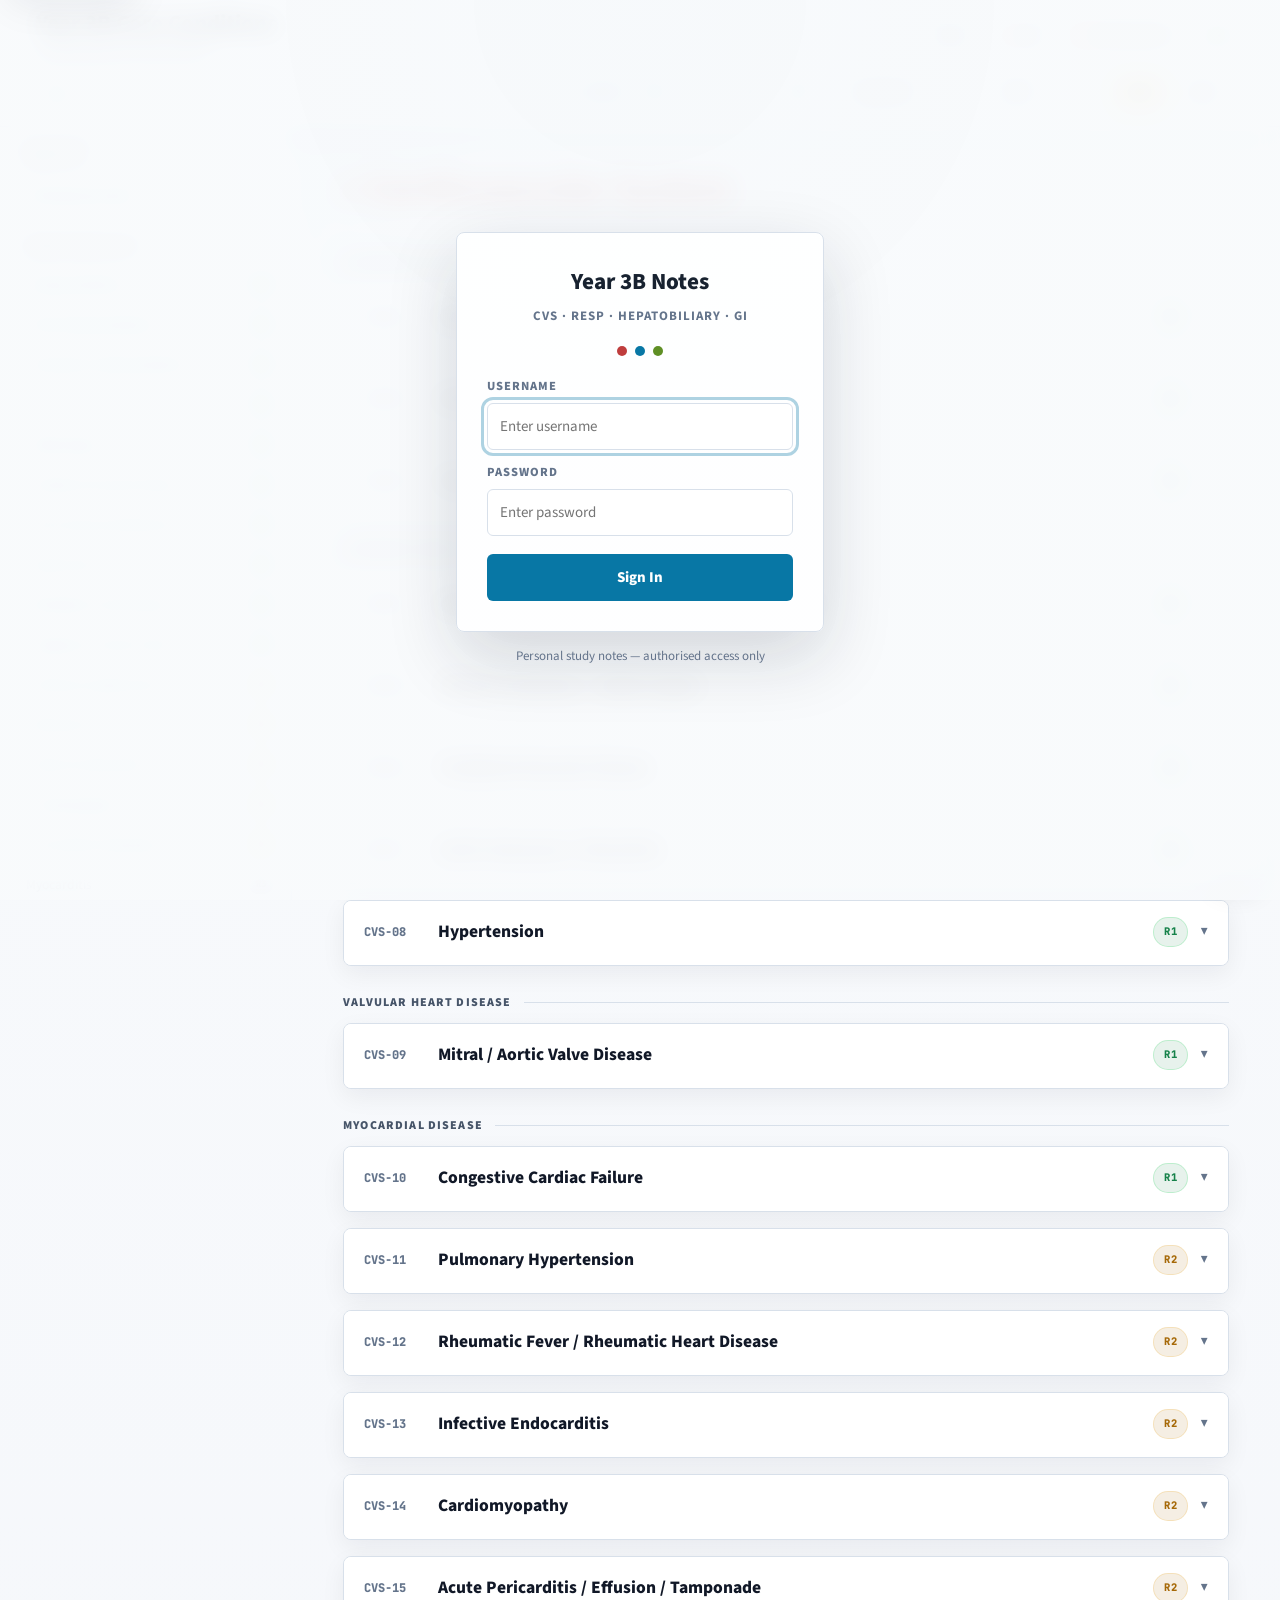
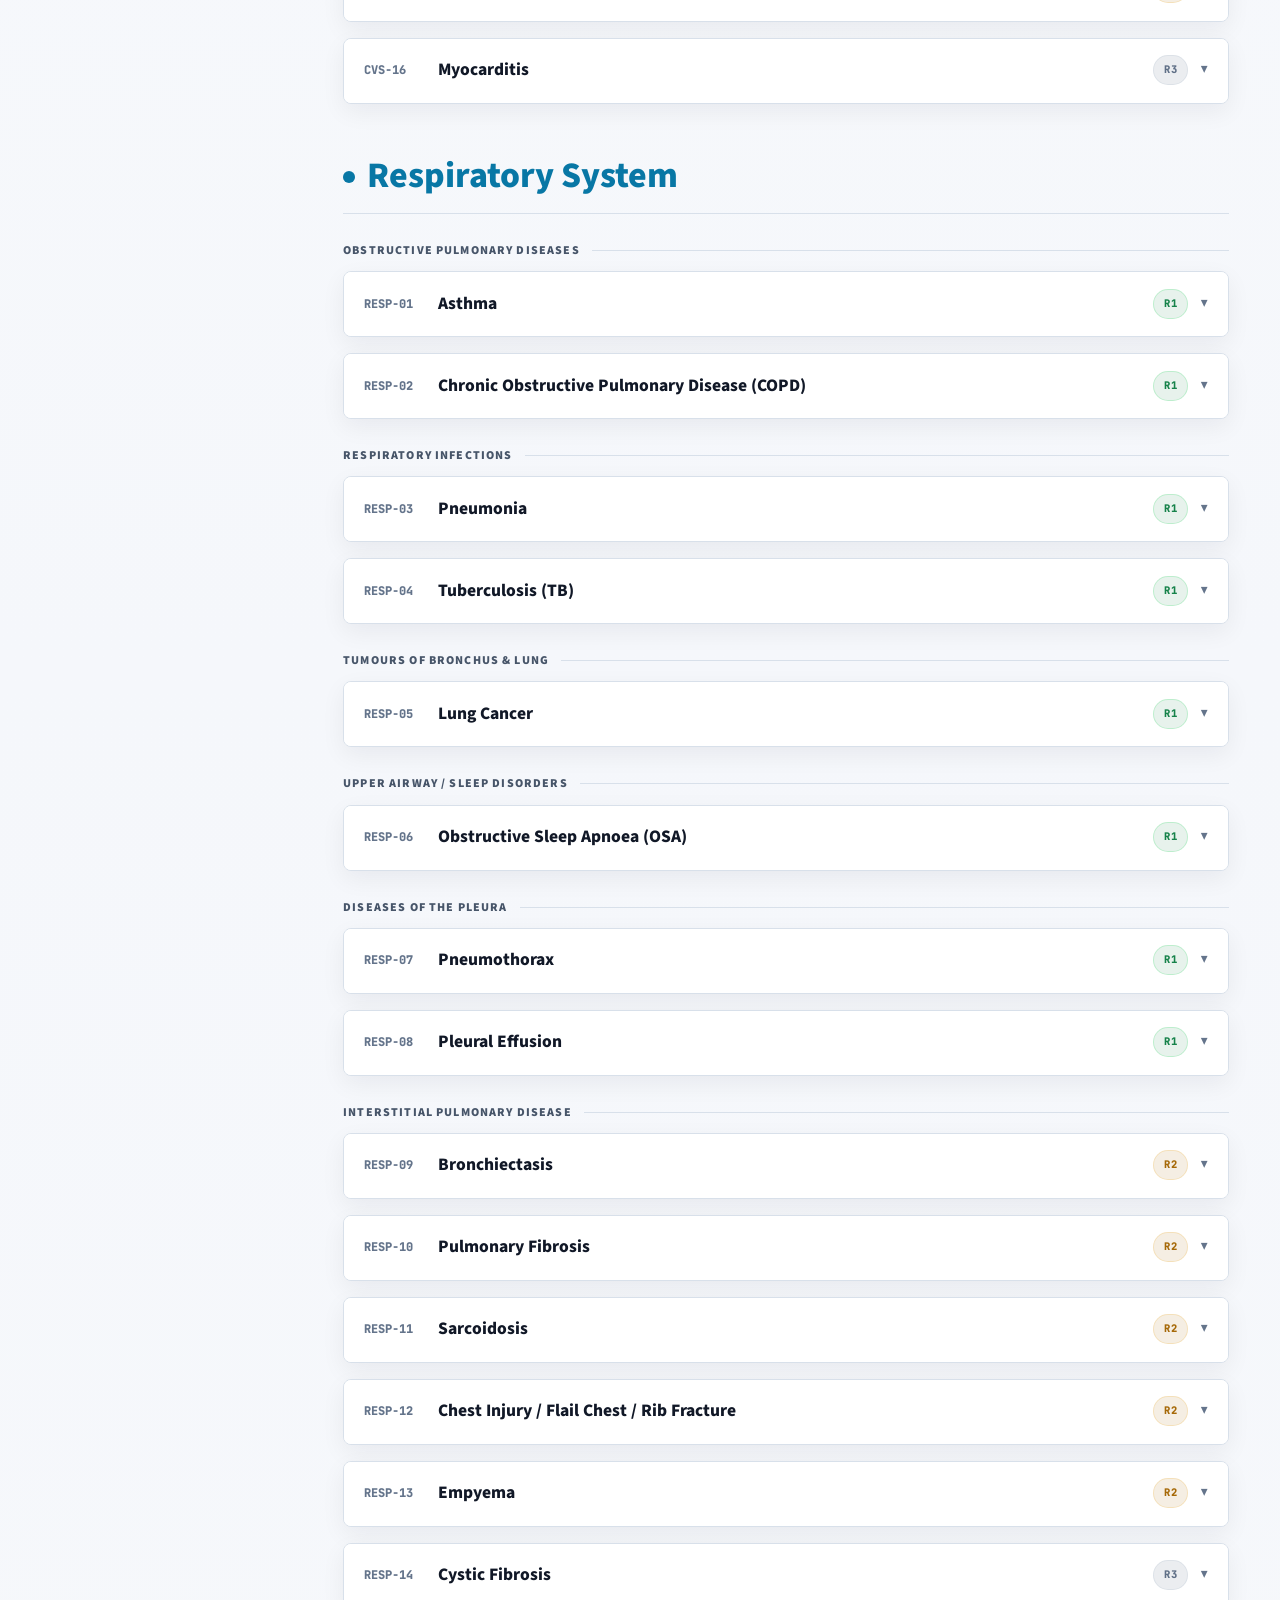
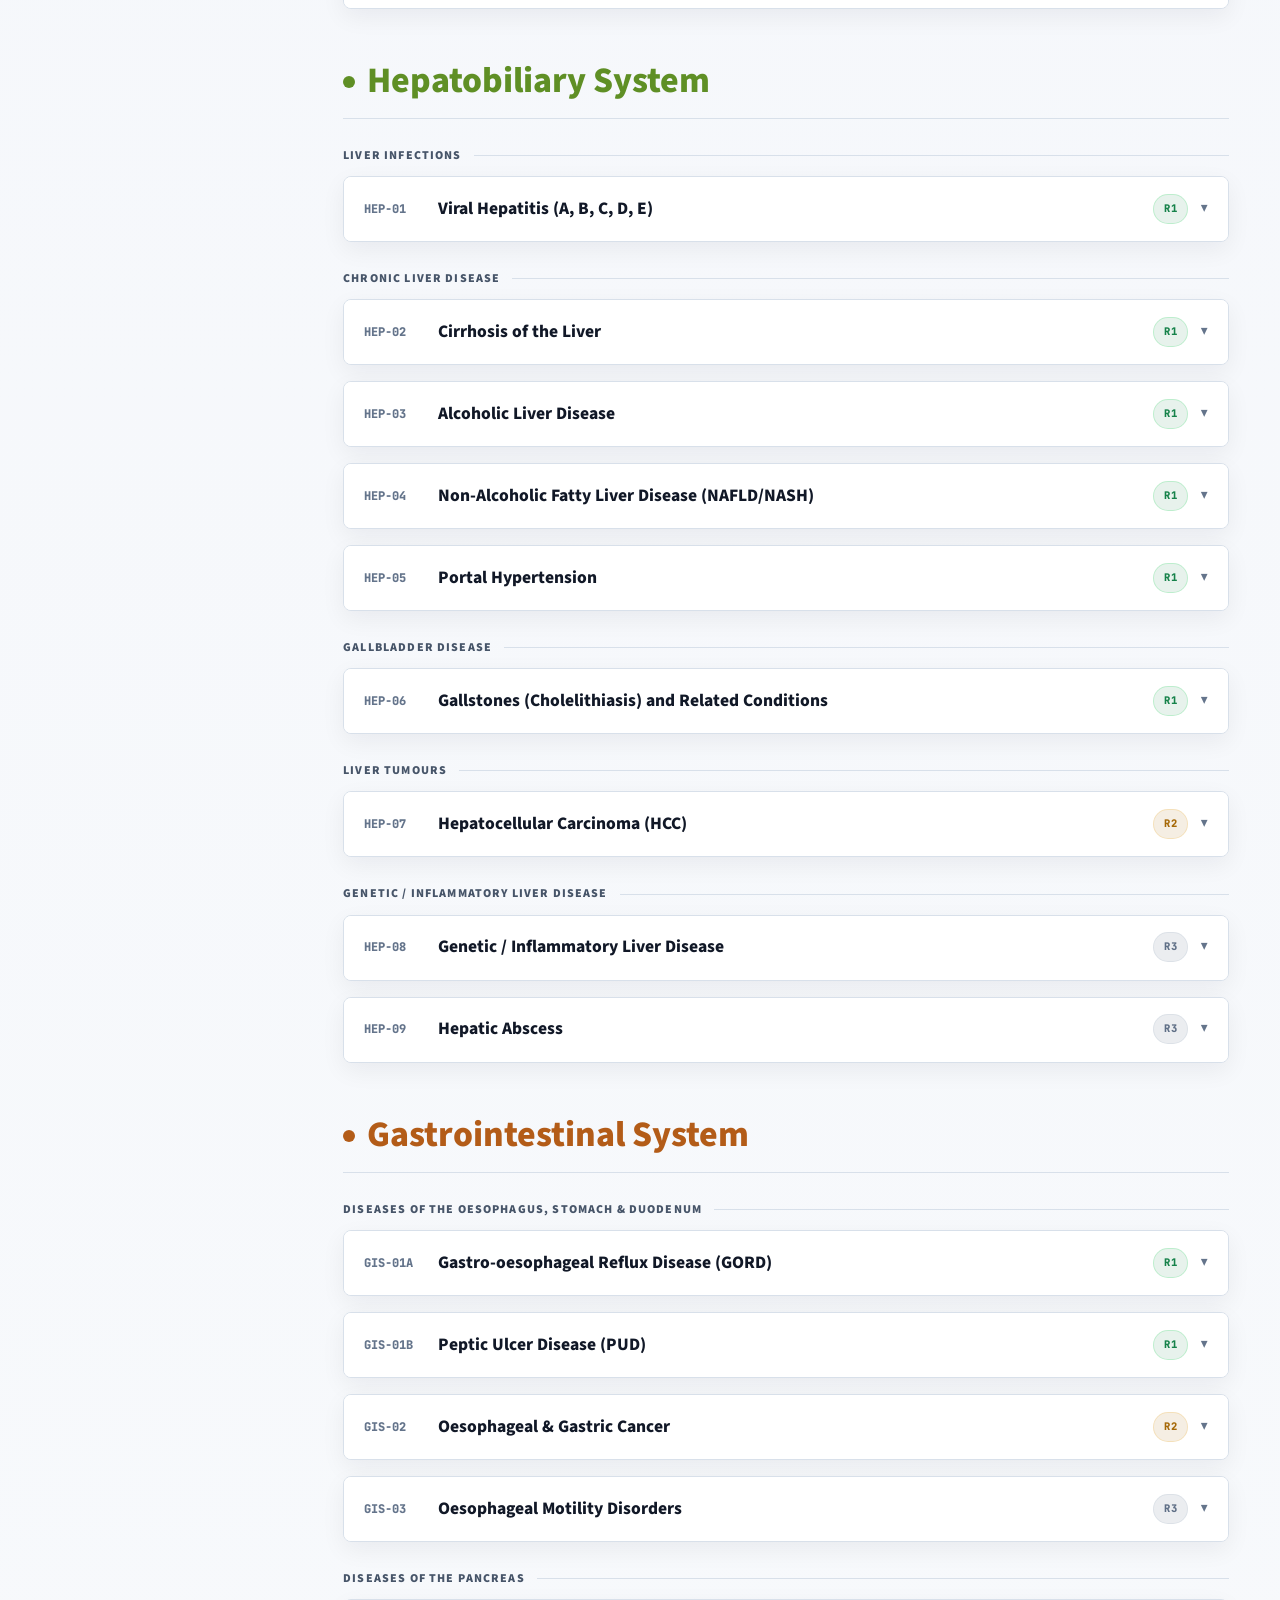
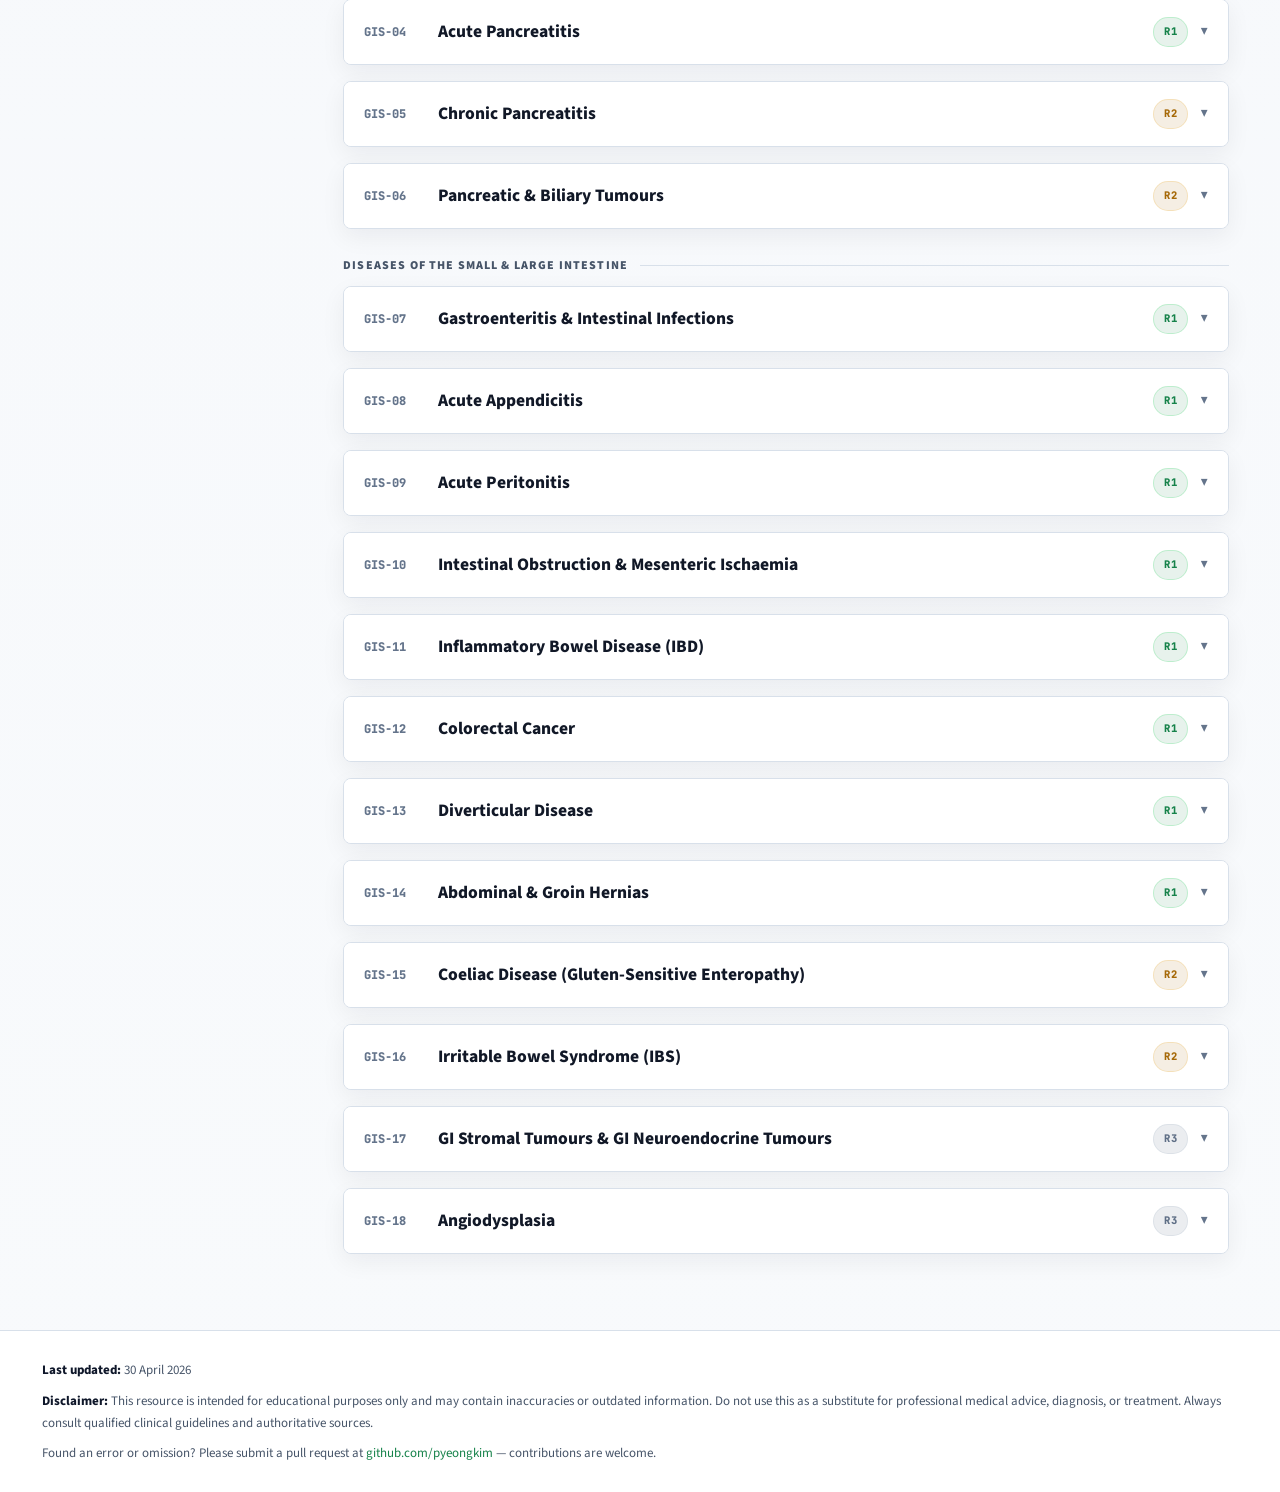
==== commit 081b3377: "New version" ====
--- a/index.html
+++ b/index.html
@@ -1,1453 +1,1977 @@
-<!DOCTYPE html>
+<!doctype html>
 <html lang="en">
-<head>
-<!-- Google tag (gtag.js) -->
-<script async src="https://www.googletagmanager.com/gtag/js?id=G-YZRLZ7XTX4"></script>
-<script>
-  window.dataLayer = window.dataLayer || [];
-  function gtag(){dataLayer.push(arguments);}
-  gtag('js', new Date());
-
-  gtag('config', 'G-YZRLZ7XTX4');
-</script>
-<meta charset="UTF-8">
-<meta name="viewport" content="width=device-width, initial-scale=1.0">
-<title>Year 3B — Core Conditions</title>
-<link href="https://fonts.googleapis.com/css2?family=Playfair+Display:wght@700;900&family=Source+Sans+3:wght@300;400;600;700&family=JetBrains+Mono:wght@400;600&display=swap" rel="stylesheet">
-<style>
-  :root {
-    --bg: #0d1117;
-    --surface: #161b22;
-    --surface2: #1c2333;
-    --border: #30363d;
-    --text: #e6edf3;
-    --muted: #8b949e;
-    --accent-cvs: #e05252;
-    --accent-resp: #52b0e0;
-    --accent-hep: #a3e635;
-    --accent-gi: #fb923c;
-    --accent-r1: #3fb950;
-    --accent-r2: #d29922;
-    --accent-r3: #8b949e;
-    --highlight: #ffd700;
-    --accent-purple: #a78bfa; 
-    --tag-bg: rgba(63,185,80,0.12);
-    --tag2-bg: rgba(210,153,34,0.12);
-    --tag3-bg: rgba(139,148,158,0.12);
-  }
-  * { box-sizing: border-box; margin: 0; padding: 0; }
-  body {
-    background: var(--bg);
-    color: var(--text);
-    font-family: 'Source Sans 3', sans-serif;
-    font-weight: 400;
-    font-size: 15px;
-    line-height: 1.65;
-  }
-  /* Margin setting */
-  .mt-14 {
-    margin-top: 14px;
-  }
-  .mb-12 {
-    margin-bottom: 12px;
-  }
-  .full-span {
-    grid-column: 1 / -1;
-  }
-  /* TOP HEADER */
-  .masthead {
-    background: linear-gradient(135deg, #0d1117 0%, #1a0a0a 50%, #0a101a 100%);
-    border-bottom: 1px solid var(--border);
-    padding: 14px 28px;
-    position: sticky;
-    top: 0;
-    z-index: 100;
-  }
-  .masthead-row1 {
-    display: flex; align-items: center; justify-content: space-between; gap: 16px;
-    margin-bottom: 10px;
-  }
-  .masthead-row2 {
-    display: flex; align-items: center; gap: 10px; flex-wrap: wrap;
-  }
-  .masthead-title { font-family: 'Playfair Display', serif; font-size: 19px; font-weight: 700; color: var(--text); letter-spacing: -0.3px; }
-  .masthead-sub { font-size: 11px; color: var(--muted); letter-spacing: 1px; text-transform: uppercase; }
-  .toc-bar { display: flex; gap: 8px; flex-wrap: wrap; }
-  .toc-btn {
-    font-size: 11px; font-weight: 600; letter-spacing: 0.5px; text-transform: uppercase;
-    padding: 4px 13px; border-radius: 20px; border: 1px solid var(--border);
-    background: transparent; color: var(--muted); cursor: pointer; text-decoration: none;
-    transition: all 0.2s; display: inline-flex; align-items: center; gap: 5px;
-  }
-  .toc-btn:hover { border-color: #484f57; color: var(--text); }
-  .toc-btn.cvs, .toc-btn.cvs:hover { border-color: var(--accent-cvs); color: var(--accent-cvs); background: rgba(224,82,82,0.08); }
-  .toc-btn.resp, .toc-btn.resp:hover { border-color: var(--accent-resp); color: var(--accent-resp); background: rgba(82,176,224,0.08); }
-
-  /* SEARCH */
-  .search-wrap { position: relative; flex: 1; max-width: 320px; }
-  .search-wrap input {
-    width: 100%; background: var(--surface2); border: 1px solid var(--border);
-    border-radius: 20px; padding: 5px 14px 5px 34px; color: var(--text);
-    font-size: 12.5px; font-family: 'Source Sans 3', sans-serif;
-    outline: none; transition: border-color 0.2s;
-  }
-  .search-wrap input::placeholder { color: var(--muted); }
-  .search-wrap input:focus { border-color: #484f57; }
-  .search-wrap .search-icon { position: absolute; left: 11px; top: 50%; transform: translateY(-50%); color: var(--muted); font-size: 13px; pointer-events: none; }
-  .search-clear {
-    position: absolute; right: 10px; top: 50%; transform: translateY(-50%);
-    color: var(--muted); cursor: pointer; font-size: 14px; display: none;
-    background: none; border: none; padding: 0; line-height: 1;
-  }
-  .search-clear:hover { color: var(--text); }
-
-  /* RANK FILTER BUTTONS */
-  .filter-bar { display: flex; gap: 6px; align-items: center; }
-  .filter-label { font-size: 10px; font-weight: 700; letter-spacing: 1px; text-transform: uppercase; color: var(--muted); margin-right: 2px; }
-  .filter-btn {
-    font-size: 11px; font-weight: 700; padding: 3px 12px; border-radius: 20px;
-    border: 1px solid var(--border); background: transparent; cursor: pointer;
-    transition: all 0.2s; letter-spacing: 0.3px;
-  }
-  .filter-btn.all { color: var(--muted); }
-  .filter-btn.all.active { color: var(--text); border-color: #484f57; background: rgba(255,255,255,0.06); }
-  .filter-btn.f-r1 { color: var(--accent-r1); }
-  .filter-btn.f-r1.active { border-color: var(--accent-r1); background: rgba(63,185,80,0.12); }
-  .filter-btn.f-r2 { color: var(--accent-r2); }
-  .filter-btn.f-r2.active { border-color: var(--accent-r2); background: rgba(210,153,34,0.12); }
-  .filter-btn.f-r3 { color: var(--accent-r3); }
-  .filter-btn.f-r3.active { border-color: var(--accent-r3); background: rgba(139,148,158,0.12); }
-
-  /* Divider for filter bar */
-  .filter-divider { width: 1px; height: 18px; background: var(--border); margin: 0 4px; }
-
-  /* Expand/collapse all */
-  .expand-btn {
-    font-size: 11px; font-weight: 600; padding: 3px 12px; border-radius: 20px;
-    border: 1px solid var(--border); background: transparent; color: var(--muted);
-    cursor: pointer; transition: all 0.2s; letter-spacing: 0.3px;
-  }
-  .expand-btn:hover { color: var(--text); border-color: #484f57; }
-
-  /* No results */
-  .no-results {
-    text-align: center; color: var(--muted); padding: 60px 20px;
-    font-size: 14px; display: none;
-  }
-
-  /* LAYOUT */
-  .page-wrap { display: flex; min-height: 100vh; }
-  .sidebar {
-    width: 240px; min-width: 240px; background: var(--surface);
-    border-right: 1px solid var(--border);
-    padding: 24px 0;
-    position: sticky; top: 100px; height: calc(100vh - 100px);
-    overflow-y: auto;
-    font-size: 12.5px;
-  }
-  .sidebar::-webkit-scrollbar { width: 4px; }
-  .sidebar::-webkit-scrollbar-track { background: transparent; }
-  .sidebar::-webkit-scrollbar-thumb { background: var(--border); border-radius: 2px; }
-  .sidebar-section { padding: 12px 16px 4px; font-size: 10px; font-weight: 700; letter-spacing: 1.5px; text-transform: uppercase; color: var(--muted); }
-  .sidebar-link {
-    display: block; padding: 5px 16px 5px 24px;
-    color: var(--muted); text-decoration: none; border-left: 2px solid transparent;
-    transition: all 0.15s; font-size: 12px;
-  }
-  .sidebar-link:hover { color: var(--text); border-left-color: var(--accent-cvs); background: rgba(255,255,255,0.03); }
-  .sidebar-link.resp:hover { border-left-color: var(--accent-resp); }
-  .sidebar-link.hep:hover { border-left-color: var(--accent-hep); }
-  .sidebar-link.gi:hover { border-left-color: var(--accent-gi); }
-  .sidebar-link .badge {
-    display: inline-block; font-size: 9px; font-weight: 700; padding: 1px 5px; border-radius: 3px;
-    margin-left: 4px; vertical-align: middle;
-  }
-  .badge.r1 { background: var(--tag-bg); color: var(--accent-r1); }
-  .badge.r2 { background: var(--tag2-bg); color: var(--accent-r2); }
-  .badge.r3 { background: var(--tag3-bg); color: var(--accent-r3); }
-
-  .content { flex: 1; padding: 10px 48px 20px; max-width: 960px; }
-
-  /* SYSTEM HEADERS */
-  .system-header {
-    display: flex; align-items: center; gap: 16px;
-    margin: 20px 0 32px;
-    padding-bottom: 16px; border-bottom: 2px solid var(--border);
-  }
-  .system-header:first-child { margin-top: 0; }
-  .system-dot { width: 12px; height: 12px; border-radius: 50%; flex-shrink: 0; }
-  .system-dot.cvs { background: var(--accent-cvs); box-shadow: 0 0 12px var(--accent-cvs); }
-  .system-dot.resp { background: var(--accent-resp); box-shadow: 0 0 12px var(--accent-resp); }
-  .system-title { font-family: 'Playfair Display', serif; font-size: 28px; font-weight: 900; }
-  .system-title.cvs { color: var(--accent-cvs); }
-  .system-title.cvs:hover { opacity: 0.82; }
-  .system-title.resp { color: var(--accent-resp); }
-  .system-title.resp:hover { opacity: 0.82; }
-  .system-title.hep { color: var(--accent-hep); }
-  .system-title.hep:hover { opacity: 0.82; }
-  .system-dot.hep { background: var(--accent-hep); box-shadow: 0 0 12px var(--accent-hep); }
-  .system-dot.gi { background: var(--accent-gi); box-shadow: 0 0 12px var(--accent-gi); }
-  .system-title.gi { color: var(--accent-gi); }
-  .system-title.gi:hover { opacity: 0.82; }
-  .system-dot.gi  { background: var(--accent-gi);  box-shadow: 0 0 12px var(--accent-gi);  }
-  .system-title.gi  { color: var(--accent-gi); }
-  .system-title.gi:hover { opacity: 0.82; }
-  .sidebar-link.gi:hover { border-left-color: var(--accent-gi); }
-
-  /* CATEGORY DIVIDERS */
-  .category-label {
-    font-size: 10px; font-weight: 700; letter-spacing: 2px; text-transform: uppercase;
-    color: var(--muted); margin: 36px 0 16px;
-    display: flex; align-items: center; gap: 10px;
-  }
-  .category-label::after { content: ''; flex: 1; height: 1px; background: var(--border); }
-
-  /* CONDITION CARDS */
-  .condition {
-    background: var(--surface);
-    border: 1px solid var(--border);
-    border-radius: 10px;
-    margin-bottom: 20px;
-    overflow: hidden;
-    transition: border-color 0.2s;
-  }
-  .condition:hover { border-color: #484f57; }
-  .condition-header {
-    padding: 16px 20px;
-    display: flex; align-items: center; gap: 12px;
-    cursor: pointer;
-    user-select: none;
-    background: var(--surface2);
-    border-bottom: 1px solid transparent;
-    transition: all 0.2s;
-  }
-  .condition-header:hover { background: #1f2937; }
-  .condition-header.open { border-bottom-color: var(--border); }
-  .condition-num {
-    font-family: 'JetBrains Mono', monospace;
-    font-size: 10px; font-weight: 600; color: var(--muted);
-    min-width: 28px;
-  }
-  .condition-name { flex: 1; font-size: 16px; font-weight: 700; font-family: 'Playfair Display', serif; }
-  .rank-badge {
-    font-size: 10px; font-weight: 700; padding: 3px 10px; border-radius: 4px;
-    letter-spacing: 0.5px;
-  }
-  .rank-badge.r1 { background: var(--tag-bg); color: var(--accent-r1); border: 1px solid rgba(63,185,80,0.3); }
-  .rank-badge.r2 { background: var(--tag2-bg); color: var(--accent-r2); border: 1px solid rgba(210,153,34,0.3); }
-  .rank-badge.r3 { background: var(--tag3-bg); color: var(--accent-r3); border: 1px solid rgba(139,148,158,0.3); }
-  .chevron { color: var(--muted); font-size: 12px; transition: transform 0.2s; }
-  .chevron.open { transform: rotate(180deg); }
-
-  .condition-body { padding: 20px 20px 24px; display: none; }
-  .condition-body.open { display: block; animation: fadeIn 0.2s ease; }
-  @keyframes fadeIn { from { opacity: 0; transform: translateY(-4px); } to { opacity: 1; transform: translateY(0); } }
-
-  /* SECTIONS INSIDE CARD */
-  .sections-grid { display: grid; grid-template-columns: 1fr 1fr; gap: 16px; margin-bottom: 16px; }
-  .sections-grid.wide { grid-template-columns: 1fr; }
-  @media (max-width: 700px) { .sections-grid { grid-template-columns: 1fr; } }
-  .section-box {
-    background: var(--bg);
-    border: 1px solid var(--border);
-    border-radius: 8px;
-    padding: 14px 16px;
-  }
-  .section-label {
-    font-size: 10px; font-weight: 700; letter-spacing: 1.5px; text-transform: uppercase;
-    margin-bottom: 2px; display: flex; align-items: center; gap: 6px;
-  }
-  .section-label .icon { font-size: 13px; }
-  .section-box ul { list-style: none; padding: 0; }
-  .section-box ul li {
-    padding: 2px 0 2px 12px;
-    position: relative;
-    font-size: 12.5px;
-    color: #c9d1d9;
-  }
-  .section-box ul li::before {
-    content: '›'; position: absolute; left: 0;
-    color: var(--muted); font-size: 12.5px;
-  }
-  .section-box ul li strong { color: var(--text); font-weight: 600; }
-  .section-box p { font-size: 13px; color: #c9d1d9; }
-  .section-box p + p { margin-top: 6px; }
-  
-
-  .section-box ol { list-style: none; padding: 0; }
-  .section-box ol li {
-    padding: 2px 0 2px 12px;
-    position: relative;
-    font-size: 12.5px;
-    color: #c9d1d9;
-  }
-  .section-box ol li::before {
-    content: none;            /* kill the diamond */
-  }
-  /* Nested elements */
-  .section-box ul li ul{
-    list-style: disc;
-    padding-left: 1.2em;
-    margin-top: 4px;
-  }
-
-  .section-box ul li ul li {
-    padding-left: 0;          /* remove the 14px indent used for the diamond */
-    list-style-position: outside;
-    color: #d6f0fd;           /* match parent li colour */
-    font-size: 12.5px;
-  }
-
-  .section-box ul li ul li::before {
-    content: none;            /* kill the diamond */
-  }
-  
-
-  /* COLOR CODED SECTION LABELS */
-  .sl-etio { color: #a78bfa; }
-  .sl-path { color: #60a5fa; }
-  .sl-sx { color: #fb923c; }
-  .sl-signs { color: #f87171; }
-  .sl-dx { color: #34d399; }
-  .sl-mx { color: #fbbf24; }
-  .sl-comp { color: #f472b6; }
-  .sl-hx {color: rgb(170, 255, 231)}
-  .sl-key { color: var(--highlight); }
-  .sl-hist {color:rgb(88, 252, 255)}
-  .sl-decomp {color: coral}
-
-  /* ── HISTOLOGY IMAGES ───────────────────────────────────────────── */
-
-  .histo-img-wrap {
-    position: relative;
-    height: 220px;
-    background: var(--bg);
-    overflow: hidden;
-  }
-  .histo-img-wrap img {
-    width: 100%;
-    height: 100%;
-    object-fit: cover;
-    opacity: 0.9;
-    transition: opacity 0.3s;
-  }
-  .histo-img-wrap img:hover { opacity: 1; }
-
-  .histo-badge {
-    position: absolute;
-    bottom: 8px;
-    right: 8px;
-    background: rgba(0,0,0,0.7);
-    color: var(--muted);
-    font-size: 10px;
-    padding: 2px 6px;
-    border-radius: 4px;
-    border: 1px solid var(--border);
-  }
-
-  /* ── DECOMPENSATED BOX ──────────────────────────────────────────── */
-  .decomp-box {
-    background: rgba(224,82,82,0.05);
-    border: 1px solid rgba(224,82,82,0.25);
-    border-left: 3px solid var(--accent-cvs);
-    border-radius: 0 8px 8px 0;
-    padding: 12px 16px;
-    margin-top: 12px;
-    font-size: 12.5px;
-  }
-
-  .decomp-header {
-    font-size: 10px;
-    font-weight: 700;
-    letter-spacing: 1.5px;
-    text-transform: uppercase;
-    color: var(--accent-cvs);
-    margin-bottom: 10px;
-    display: flex;
-    align-items: center;
-    gap: 6px;
-  }
-
-  .decomp-grid {
-    display: grid;
-    grid-template-columns: repeat(4, 1fr);
-    gap: 8px;
-  }
-
-  .decomp-item {
-    background: rgba(224,82,82,0.08);
-    border: 1px solid rgba(224,82,82,0.2);
-    border-radius: 6px;
-    padding: 7px 10px;
-    font-size: 12.5px;
-    color: var(--text);
-    display: flex;
-    align-items: center;
-    gap: 6px;
-  }
-  .decomp-item .di-icon { font-size: 15px; }
-
-  @media (max-width: 768px) {
-    .decomp-grid { grid-template-columns: repeat(2, 1fr); }
-  }
-
-  /* ── SBP BOX ────────────────────────────────────────────────────── */
-
-  .sbp-box {
-    background: rgba(167,139,250,0.05);
-    border: 1px solid rgba(167,139,250,0.25);
-    border-left: 3px solid var(--accent-purple);
-    border-radius: 0 8px 8px 0;
-    padding: 12px 16px;
-    margin-top: 12px;
-    font-size: 12.5px;
-  }
-
-  .sbp-header {
-    font-size: 10px;
-    font-weight: 700;
-    letter-spacing: 1.5px;
-    text-transform: uppercase;
-    color: var(--accent-purple);
-    margin-bottom: 10px;
-    display: flex;
-    align-items: center;
-    gap: 6px;
-  }
-
-  .sbp-box strong { color: var(--text); font-weight: 700; }
-  .sbp-box ul { list-style: none; padding: 0; margin-top: 6px; }
-  .sbp-box ul li { padding: 2px 0 2px 12px; position: relative; color: var(--text); }
-  .sbp-box ul li::before { content: '>'; position: absolute; left: 0; font-size: 9px; color: var(--text); top: 5px; }
-  .sbp-box ul li ol {padding: 2px 0 2px 12px; position: relative; color: var(--text); }
-  .sbp-box ul li ol li::before {
-    content: none;            /* kill the diamond */
-  }
-
-
-  .sbp-body {
-    font-size: 12.5px;
-    color: var(--text);
-    margin-bottom: 10px;
-    line-height: 1.65;
-  }
-
-
-  /* KEY FACTS / HY BOX */
-  .hy-box {
-    background: rgba(255,215,0,0.05);
-    border: 1px solid rgba(255,215,0,0.25);
-    border-left: 3px solid var(--highlight);
-    border-radius: 0 8px 8px 0;
-    padding: 12px 16px;
-    margin-top: 12px;
-    font-size: 12.5px;
-  }
-  .hy-box strong { color: var(--highlight); font-weight: 700; }
-  .hy-box ul { list-style: none; padding: 0; margin-top: 6px; }
-  .hy-box ul li { padding: 2px 0 2px 12px; position: relative; color: #e6c97a; }
-  .hy-box ul li::before { content: '★'; position: absolute; left: 0; font-size: 9px; color: var(--highlight); top: 5px; }
-
-  /* CDRIA POINT BOX */
-  .cdria-box {
-    background: rgba(56,189,248,0.05);
-    border: 1px solid rgba(56,189,248,0.25);
-    border-left: 3px solid #38bdf8;
-    border-radius: 0 8px 8px 0;
-    padding: 12px 16px;
-    margin-top: 10px;
-    font-size: 12.5px;
-  }
-  .cdria-box .cdria-header {
-    display: flex; align-items: center; gap: 8px; margin-bottom: 8px;
-  }
-  .cdria-box .cdria-tag {
-    font-size: 9px; font-weight: 800; letter-spacing: 1.5px; text-transform: uppercase;
-    background: rgba(56,189,248,0.15); color: #38bdf8;
-    border: 1px solid rgba(56,189,248,0.35); border-radius: 3px;
-    padding: 2px 7px;
-  }
-  .cdria-box .cdria-title { color: #7dd3fc; font-weight: 700; font-size: 12px; }
-  .cdria-box ul { list-style: none; padding: 0; }
-  .cdria-box ul li { padding: 2px 0 2px 14px; position: relative; color: #bae6fd; font-size: 12.5px; }
-  .cdria-box ul li::before { content: '◆'; position: absolute; left: 0; font-size: 7px; color: #38bdf8; top: 6px; }
-  .cdria-box ul li strong { color: #e0f2fe; font-weight: 700; }
-  .cdria-box .cdria-note { font-size: 11px; color: #7dd3fc; margin-top: 8px; font-style: italic; opacity: 0.8; }
-  @media (max-width: 768px) {
-    .cdria-box { font-size: 12px; padding: 10px 12px; }
-    .cdria-box ul li { font-size: 12px; }
-  }
-
-  /* Nested elements */
-  .cdria-box ol {
-    list-style: decimal;
-    padding-left: 1.4em;
-    margin-top: 4px;
-  }
-
-  .cdria-box ol li {
-    padding-left: 0;          /* remove the 14px indent used for the diamond */
-    list-style-position: outside;
-    color: #bae6fd;           /* match parent li colour */
-    font-size: 12.5px;
-  }
-
-  .cdria-box ol li::before {
-    content: none;            /* kill the diamond */
-  }
-
-  /* MINI TABLES */
-  table.mini { width: 100%; border-collapse: collapse; font-size: 12.5px; margin-top: 8px; }
-  table.mini th { background: var(--surface2); color: var(--muted); font-size: 10px; font-weight: 700; letter-spacing: 0.5px; text-transform: uppercase; padding: 6px 10px; text-align: left; }
-  table.mini td { padding: 5px 10px; border-bottom: 1px solid var(--border); color: #c9d1d9; vertical-align: top; }
-  table.mini tr:last-child td { border-bottom: none; }
-  table.mini td:first-child { color: var(--text); font-weight: 600; }
-
-  /* SCROLL TOP */
-  .scroll-top {
-    position: fixed; bottom: 24px; right: 24px;
-    background: var(--surface2); border: 1px solid var(--border);
-    color: var(--muted); width: 40px; height: 40px; border-radius: 50%;
-    display: flex; align-items: center; justify-content: center;
-    cursor: pointer; font-size: 16px; transition: all 0.2s;
-    text-decoration: none; z-index: 50;
-  }
-  .scroll-top:hover { border-color: var(--accent-cvs); color: var(--accent-cvs); }
-
-  /* TABLE SCROLL WRAPPER (mobile) */
-  .table-scroll { overflow-x: auto; -webkit-overflow-scrolling: touch; width: 100%; }
-  .table-scroll table.mini { min-width: 580px; }
-
-  /* HAMBURGER BUTTON (hidden on desktop) */
-  .hamburger {
-    display: none; align-items: center; justify-content: center;
-    width: 34px; height: 34px; border-radius: 8px; cursor: pointer;
-    background: var(--surface2); border: 1px solid var(--border);
-    color: var(--muted); font-size: 16px; flex-shrink: 0;
-    transition: all 0.2s;
-  }
-  .hamburger:hover { color: var(--text); border-color: #484f57; }
-
-  /* SIDEBAR OVERLAY backdrop */
-  .sidebar-overlay {
-    display: none; position: fixed; inset: 0; background: rgba(0,0,0,0.55);
-    z-index: 200; backdrop-filter: blur(2px);
-  }
-  .sidebar-overlay.show { display: block; }
-
-  /* ── MOBILE BREAKPOINT ─────────────────────────────────────────── */
-  @media (max-width: 768px) {
-    /* Masthead */
-    .masthead { padding: 10px 14px; }
-    .masthead-row1 { margin-bottom: 8px; flex-wrap: wrap; gap: 8px; }
-    .masthead-title { font-size: 15px; }
-    .masthead-sub { display: none; }
-    .toc-bar { gap: 6px; }
-    .toc-btn { font-size: 10px; padding: 3px 10px; }
-    .masthead-row2 { gap: 6px; }
-    .search-wrap { max-width: 100%; min-width: 120px; flex: 1 1 120px; }
-    .filter-divider { display: none; }
-    .filter-label { display: none; }
-    .filter-btn { font-size: 10px; padding: 2px 9px; }
-    .expand-btn { font-size: 10px; padding: 2px 9px; }
-    .hamburger { display: flex; }
-
-    /* Sidebar — off-canvas drawer */
-    .sidebar {
-      position: fixed; left: -260px; top: 0; width: 250px; height: 100vh;
-      z-index: 210; transition: left 0.28s cubic-bezier(.4,0,.2,1);
-      padding-top: 60px; border-right: 1px solid var(--border);
-    }
-    .sidebar.open { left: 0; }
-
-    /* Layout — full width */
-    .page-wrap { display: block; }
-    .content { padding: 20px 14px 80px; max-width: 100%; }
-
-    /* System headers */
-    .system-header { margin: 20px 0 20px; }
-    .system-title { font-size: 22px !important; }
-
-    /* Condition headers */
-    .condition-header { padding: 12px 14px; gap: 8px; }
-    .condition-name { font-size: 14px; }
-    .condition-num { font-size: 9px; min-width: 22px; }
-    .rank-badge { font-size: 9px; padding: 2px 7px; }
-
-    /* Condition body */
-    .condition-body { padding: 14px 12px 18px; }
-
-    /* Grids → single column */
-    .sections-grid { grid-template-columns: 1fr !important; gap: 10px; }
-    .section-box { padding: 11px 12px; }
-    .section-box ul li { font-size: 12.5px; }
-
-    /* HY box */
-    .hy-box { font-size: 12px; padding: 10px 12px; }
-    .hy-box ul li { font-size: 12px; }
-
-    /* Scroll-top button */
-    .scroll-top { bottom: 16px; right: 14px; width: 36px; height: 36px; font-size: 14px; }
-
-    /* Category labels */
-    .category-label { font-size: 9px; margin: 24px 0 12px; }
-  }
-
-  @media (max-width: 420px) {
-    .masthead-row1 { gap: 6px; }
-    .toc-bar { display: none; }
-    .condition-name { font-size: 13px; }
-  }
-
-  /* ── LOGIN OVERLAY ───────────────────────────────────────────── */
-  #login-overlay {
-    position: fixed; inset: 0; z-index: 9999;
-    background: linear-gradient(135deg, #0a0d12 0%, #0d1117 50%, #0a0d12 100%);
-    display: flex; align-items: center; justify-content: center;
-    font-family: 'Source Sans 3', sans-serif;
-  }
-  .login-card {
-    width: 100%; max-width: 360px; padding: 36px 36px 28px;
-    background: var(--surface); border: 1px solid var(--border);
-    border-radius: 14px;
-    box-shadow: 0 24px 60px rgba(0,0,0,0.5), 0 0 0 1px rgba(255,255,255,0.04);
-  }
-  .login-logo {
-    text-align: center; margin-bottom: 28px;
-  }
-  .login-logo .title {
-    font-family: 'Playfair Display', serif; font-size: 22px; font-weight: 900;
-    color: var(--text); letter-spacing: -0.3px; display: block; margin-bottom: 4px;
-  }
-  .login-logo .sub {
-    font-size: 11px; color: var(--muted); letter-spacing: 1.2px;
-    text-transform: uppercase;
-  }
-  .login-dots {
-    display: flex; justify-content: center; gap: 8px; margin-bottom: 28px;
-  }
-  .login-dot {
-    width: 8px; height: 8px; border-radius: 50%;
-  }
-  .login-dot.cvs { background: var(--accent-cvs); box-shadow: 0 0 8px var(--accent-cvs); }
-  .login-dot.resp { background: var(--accent-resp); box-shadow: 0 0 8px var(--accent-resp); }
-  .login-dot.hep { background: var(--accent-hep); box-shadow: 0 0 8px var(--accent-hep); }
-  .login-field { margin-bottom: 14px; }
-  .login-field label {
-    display: block; font-size: 11px; font-weight: 700; letter-spacing: 0.8px;
-    text-transform: uppercase; color: var(--muted); margin-bottom: 6px;
-  }
-  .login-field input {
-    width: 100%; background: var(--bg); border: 1px solid var(--border);
-    border-radius: 8px; padding: 10px 14px; color: var(--text);
-    font-size: 14px; font-family: 'Source Sans 3', sans-serif;
-    outline: none; transition: border-color 0.2s, box-shadow 0.2s;
-  }
-  .login-field input:focus {
-    border-color: #52b0e0; box-shadow: 0 0 0 3px rgba(82,176,224,0.15);
-  }
-  .login-btn {
-    width: 100%; margin-top: 20px; padding: 11px;
-    background: linear-gradient(135deg, #1e3a5f 0%, #1a3a4a 100%);
-    border: 1px solid #52b0e0; border-radius: 8px;
-    color: #7dc3e8; font-size: 13px; font-weight: 700;
-    letter-spacing: 0.5px; text-transform: uppercase;
-    cursor: pointer; transition: all 0.2s; font-family: 'Source Sans 3', sans-serif;
-  }
-  .login-btn:hover {
-    background: linear-gradient(135deg, #254a7a 0%, #205060 100%);
-    color: #a8d8f0; box-shadow: 0 4px 16px rgba(82,176,224,0.2);
-  }
-  .login-btn:active { transform: scale(0.98); }
-  .login-error {
-    margin-top: 12px; padding: 9px 12px; border-radius: 6px;
-    background: rgba(224,82,82,0.1); border: 1px solid rgba(224,82,82,0.3);
-    color: #f87171; font-size: 12.5px; text-align: center; display: none;
-  }
-  .login-note {
-    margin-top: 12px; font-size: 11px; color: #3a4048;
-    text-align: center; line-height: 1.5; letter-spacing: 0.3px;
-  }
-  @media (max-width: 420px) {
-    .login-card { padding: 32px 22px 28px; margin: 16px; }
-  }
-  /* ── FONT SIZE CONTROLS (condition content) ─────────────────────────── */
-  /* Button active state */
-  .font-size-btn.active { border-color: #52b0e0 !important; color: #52b0e0 !important; background: rgba(82,176,224,0.10) !important; }
-
-  /* LARGE (+2px) */
-  body.font-large .condition-name { font-size: 17px !important; }
-  body.font-large .condition-body .section-box ul li,
-  body.font-large .condition-body .section-box ul li ul li { font-size: 14.5px !important; }
-  body.font-large .condition-body .section-box p { font-size: 14.5px !important; }
-  body.font-large .condition-body .section-label { font-size: 12px !important; }
-  body.font-large .condition-body .hy-box { font-size: 14.5px !important; }
-  body.font-large .condition-body .hy-box ul li { font-size: 14.5px !important; }
-  body.font-large .condition-body .cdria-box { font-size: 14px !important; }
-  body.font-large .condition-body .cdria-box ul li,
-  body.font-large .condition-body .cdria-box ol li { font-size: 14px !important; }
-  body.font-large .condition-body .cdria-box .cdria-title { font-size: 13.5px !important; }
-  body.font-large .condition-body .cdria-box .cdria-note { font-size: 12.5px !important; }
-  body.font-large .condition-body table.mini td { font-size: 14px !important; }
-  body.font-large .condition-body table.mini th { font-size: 11.5px !important; }
-
-  /* X-LARGE (+4px) */
-  body.font-xlarge .condition-name { font-size: 19px !important; }
-  body.font-xlarge .condition-body .section-box ul li,
-  body.font-xlarge .condition-body .section-box ul li ul li { font-size: 16.5px !important; }
-  body.font-xlarge .condition-body .section-box p { font-size: 16.5px !important; }
-  body.font-xlarge .condition-body .section-label { font-size: 13px !important; }
-  body.font-xlarge .condition-body .hy-box { font-size: 16px !important; }
-  body.font-xlarge .condition-body .hy-box ul li { font-size: 16px !important; }
-  body.font-xlarge .condition-body .cdria-box { font-size: 15.5px !important; }
-  body.font-xlarge .condition-body .cdria-box ul li,
-  body.font-xlarge .condition-body .cdria-box ol li { font-size: 15.5px !important; }
-  body.font-xlarge .condition-body .cdria-box .cdria-title { font-size: 15px !important; }
-  body.font-xlarge .condition-body .cdria-box .cdria-note { font-size: 13.5px !important; }
-  body.font-xlarge .condition-body table.mini td { font-size: 16px !important; }
-  body.font-xlarge .condition-body table.mini th { font-size: 12.5px !important; }
-
-</style>
-</head>
-<body>
-<div id="login-overlay">
-  <div style="display:flex;flex-direction:column;align-items:center;width:100%;max-width:360px;padding:0 16px">
-    <div class="login-card">
-      <div class="login-logo">
-        <span class="title">Year 3B Notes</span>
-        <span class="sub">CVS · Resp · Hepatobiliary · GI</span>
-      </div>
-      <div class="login-dots">
-        <div class="login-dot cvs"></div>
-        <div class="login-dot resp"></div>
-        <div class="login-dot hep"></div>
-      </div>
-      <div class="login-field">
-        <label for="login-id">Username</label>
-        <input type="text" id="login-id" placeholder="Enter username" autocomplete="username" autofocus>
-      </div>
-      <div class="login-field">
-        <label for="login-pw">Password</label>
-        <input type="password" id="login-pw" placeholder="Enter password" autocomplete="current-password">
-      </div>
-      <button class="login-btn" onclick="doLogin()">Sign In</button>
-      <div class="login-error" id="login-error">Incorrect username or password</div>
-    </div>
-    <p class="login-note">Personal study notes — authorised access only</p>
-  </div>
-</div>
-
-
-<div class="masthead">
-  <div class="masthead-row1">
-    <button class="hamburger" onclick="toggleSidebar()" aria-label="Toggle navigation">☰</button>
-    <div>
-      <div class="masthead-title">Year 3B Core Conditions</div>
-      <div class="masthead-sub">Comprehensive PBL Notes</div>
-    </div>
-    <div class="toc-bar">
-      <a href="#cvs" class="toc-btn cvs">❤ CVS</a>
-      <a href="#resp" class="toc-btn resp">🫁 Resp</a>
-      <a href="#hep" class="toc-btn hep" style="border-color:var(--accent-hep);color:var(--accent-hep);background:rgba(163,230,53,0.08);">🫀 Hepatobiliary</a>
-      <a href="#gi" class="toc-btn gi" style="border-color:var(--accent-gi);color:var(--accent-gi);background:rgba(251,146,60,0.08);">🫃 GI</a>
-    </div>
-  </div>
-  <div class="masthead-row2">
-    <div class="search-wrap">
-      <span class="search-icon">🔍</span>
-      <input type="text" id="searchInput" placeholder="Search conditions…" oninput="handleSearch(this.value)">
-      <button class="search-clear" id="searchClear" onclick="clearSearch()">✕</button>
-    </div>
-    <div class="filter-divider"></div>
-    <div class="filter-bar">
-      <span class="filter-label">Filter:</span>
-      <button class="filter-btn all active" onclick="setFilter('all', this)">All</button>
-      <button class="filter-btn f-r1" onclick="setFilter('r1', this)">R1</button>
-      <button class="filter-btn f-r2" onclick="setFilter('r2', this)">R2</button>
-      <button class="filter-btn f-r3" onclick="setFilter('r3', this)">R3</button>
-    </div>
-    <div class="filter-divider"></div>
-    <button class="expand-btn" id="expandAllBtn" onclick="toggleAllCards()">Expand All</button>
-    <div class="filter-divider"></div>
-    <button class="expand-btn font-size-btn" id="fontSizeBtn" onclick="cycleFontSize()" title="Cycle font size">𝗔 Size</button>
-
-  </div>
-</div>
-<div class="sidebar-overlay" id="sidebarOverlay" onclick="toggleSidebar()"></div>
-
-<div class="page-wrap">
-
-  <!-- SIDEBAR -->
-  <nav class="sidebar">
-    <div class="sidebar-section">Cardiovascular</div>
-    <a href="#brady" class="sidebar-link" onclick="openAndScrollTo('brady',event)">Bradyarrhythmias <span class="badge r1">R1</span></a>
-    <a href="#atrial-tachy" class="sidebar-link" onclick="openAndScrollTo('atrial-tachy',event)">Atrial Tachyarrhythmias <span class="badge r1">R1</span></a>
-    <a href="#vt" class="sidebar-link" onclick="openAndScrollTo('vt',event)">Ventricular Tachyarrhythmias <span class="badge r1">R1</span></a>
-    <a href="#acs" class="sidebar-link" onclick="openAndScrollTo('acs',event)">ACS / MI <span class="badge r1">R1</span></a>
-    <a href="#stable-angina" class="sidebar-link" onclick="openAndScrollTo('stable-angina',event)">Stable Angina <span class="badge r1">R1</span></a>
-    <a href="#pvd" class="sidebar-link" onclick="openAndScrollTo('pvd',event)">Peripheral Vascular Disease <span class="badge r1">R1</span></a>
-    <a href="#aorta" class="sidebar-link" onclick="openAndScrollTo('aorta',event)">Aortic Aneurysm/Dissection <span class="badge r1">R1</span></a>
-    <a href="#htn" class="sidebar-link" onclick="openAndScrollTo('htn',event)">Hypertension <span class="badge r1">R1</span></a>
-    <a href="#valve" class="sidebar-link" onclick="openAndScrollTo('valve',event)">Mitral/Aortic Valve Disease <span class="badge r1">R1</span></a>
-    <a href="#chf" class="sidebar-link" onclick="openAndScrollTo('chf',event)">Congestive Cardiac Failure <span class="badge r1">R1</span></a>
-    <a href="#pht" class="sidebar-link" onclick="openAndScrollTo('pht',event)">Pulmonary Hypertension <span class="badge r2">R2</span></a>
-    <a href="#rf" class="sidebar-link" onclick="openAndScrollTo('rf',event)">Rheumatic Fever <span class="badge r2">R2</span></a>
-    <a href="#ie" class="sidebar-link" onclick="openAndScrollTo('ie',event)">Infective Endocarditis <span class="badge r2">R2</span></a>
-    <a href="#cm" class="sidebar-link" onclick="openAndScrollTo('cm',event)">Cardiomyopathy <span class="badge r2">R2</span></a>
-    <a href="#peri" class="sidebar-link" onclick="openAndScrollTo('peri',event)">Pericarditis/Tamponade <span class="badge r2">R2</span></a>
-    <a href="#myo" class="sidebar-link" onclick="openAndScrollTo('myo',event)">Myocarditis <span class="badge r3">R3</span></a>
-    <div class="sidebar-section">Respiratory</div>
-    <a href="#asthma" class="sidebar-link resp" onclick="openAndScrollTo('asthma',event)">Asthma <span class="badge r1">R1</span></a>
-    <a href="#copd" class="sidebar-link resp" onclick="openAndScrollTo('copd',event)">COPD <span class="badge r1">R1</span></a>
-    <a href="#pneumonia" class="sidebar-link resp" onclick="openAndScrollTo('pneumonia',event)">Pneumonia <span class="badge r1">R1</span></a>
-    <a href="#tb" class="sidebar-link resp" onclick="openAndScrollTo('tb',event)">Tuberculosis <span class="badge r1">R1</span></a>
-    <a href="#lung-ca" class="sidebar-link resp" onclick="openAndScrollTo('lung-ca',event)">Lung Cancer <span class="badge r1">R1</span></a>
-    <a href="#osa" class="sidebar-link resp" onclick="openAndScrollTo('osa',event)">Obstructive Sleep Apnoea <span class="badge r1">R1</span></a>
-    <a href="#ptx" class="sidebar-link resp" onclick="openAndScrollTo('ptx',event)">Pneumothorax <span class="badge r1">R1</span></a>
-    <a href="#eff" class="sidebar-link resp" onclick="openAndScrollTo('eff',event)">Pleural Effusion <span class="badge r1">R1</span></a>
-    <a href="#bronch" class="sidebar-link resp" onclick="openAndScrollTo('bronch',event)">Bronchiectasis <span class="badge r2">R2</span></a>
-    <a href="#ipf" class="sidebar-link resp" onclick="openAndScrollTo('ipf',event)">Pulmonary Fibrosis <span class="badge r2">R2</span></a>
-    <a href="#sarc" class="sidebar-link resp" onclick="openAndScrollTo('sarc',event)">Sarcoidosis <span class="badge r2">R2</span></a>
-    <a href="#chest-trauma" class="sidebar-link resp" onclick="openAndScrollTo('chest-trauma',event)">Chest Trauma <span class="badge r2">R2</span></a>
-    <a href="#empyema" class="sidebar-link resp" onclick="openAndScrollTo('empyema',event)">Empyema <span class="badge r2">R2</span></a>
-    <a href="#cf" class="sidebar-link resp" onclick="openAndScrollTo('cf',event)">Cystic Fibrosis <span class="badge r3">R3</span></a>
-    <div class="sidebar-section">Hepatobiliary</div>
-    <a href="#viral-hep" class="sidebar-link hep" onclick="openAndScrollTo('viral-hep',event)">Viral Hepatitis <span class="badge r1">R1</span></a>
-    <a href="#cirrhosis" class="sidebar-link hep" onclick="openAndScrollTo('cirrhosis',event)">Cirrhosis <span class="badge r1">R1</span></a>
-    <a href="#ald" class="sidebar-link hep" onclick="openAndScrollTo('ald',event)">Alcoholic Liver Disease <span class="badge r1">R1</span></a>
-    <a href="#nafld" class="sidebar-link hep" onclick="openAndScrollTo('nafld',event)">NAFLD <span class="badge r1">R1</span></a>
-    <a href="#portal-htn" class="sidebar-link hep" onclick="openAndScrollTo('portal-htn',event)">Portal Hypertension <span class="badge r1">R1</span></a>
-    <a href="#gallstones" class="sidebar-link hep" onclick="openAndScrollTo('gallstones',event)">Gallstones <span class="badge r1">R1</span></a>
-    <a href="#hcc" class="sidebar-link hep" onclick="openAndScrollTo('hcc',event)">Hepatocellular Carcinoma <span class="badge r2">R2</span></a>
-    <a href="#genetic-liver" class="sidebar-link hep" onclick="openAndScrollTo('genetic-liver',event)">Genetic/Inflammatory Liver <span class="badge r3">R3</span></a>
-    <a href="#hepatic-abscess" class="sidebar-link hep" onclick="openAndScrollTo('hepatic-abscess',event)">Hepatic Abscess <span class="badge r3">R3</span></a>
-    <div class="sidebar-section">Gastrointestinal</div>
-    <!-- <a href="#gord-pud" class="sidebar-link gi" onclick="openAndScrollTo('gord-pud',event)">GORD / Peptic Ulcer Disease <span class="badge r1">R1</span></a> -->
-    <a href="#gord" class="sidebar-link gi" onclick="openAndScrollTo('gord',event)">GORD <span class="badge r1">R1</span></a>
-    <a href="#pud" class="sidebar-link gi" onclick="openAndScrollTo('pud',event)">Peptic Ulcer Disease <span class="badge r1">R1</span></a>
-    <a href="#oes-ca" class="sidebar-link gi" onclick="openAndScrollTo('oes-ca',event)">Oesophageal &amp; Gastric Cancer <span class="badge r2">R2</span></a>
-    <a href="#oes-motility" class="sidebar-link gi" onclick="openAndScrollTo('oes-motility',event)">Oesophageal Motility Disorders <span class="badge r3">R3</span></a>
-    <a href="#acute-panc" class="sidebar-link gi" onclick="openAndScrollTo('acute-panc',event)">Acute Pancreatitis <span class="badge r1">R1</span></a>
-    <a href="#chron-panc" class="sidebar-link gi" onclick="openAndScrollTo('chron-panc',event)">Chronic Pancreatitis <span class="badge r2">R2</span></a>
-    <a href="#panc-tumours" class="sidebar-link gi" onclick="openAndScrollTo('panc-tumours',event)">Pancreatic &amp; Biliary Tumours <span class="badge r2">R2</span></a>
-    <a href="#gastroenteritis" class="sidebar-link gi" onclick="openAndScrollTo('gastroenteritis',event)">Gastroenteritis <span class="badge r1">R1</span></a>
-    <a href="#appendicitis" class="sidebar-link gi" onclick="openAndScrollTo('appendicitis',event)">Acute Appendicitis <span class="badge r1">R1</span></a>
-    <a href="#peritonitis" class="sidebar-link gi" onclick="openAndScrollTo('peritonitis',event)">Acute Peritonitis <span class="badge r1">R1</span></a>
-    <a href="#intestinal-obs" class="sidebar-link gi" onclick="openAndScrollTo('intestinal-obs',event)">Intestinal Obstruction / Ischaemia <span class="badge r1">R1</span></a>
-    <a href="#ibd" class="sidebar-link gi" onclick="openAndScrollTo('ibd',event)">Inflammatory Bowel Disease <span class="badge r1">R1</span></a>
-    <a href="#crc" class="sidebar-link gi" onclick="openAndScrollTo('crc',event)">Colorectal Cancer <span class="badge r1">R1</span></a>
-    <a href="#diverticular" class="sidebar-link gi" onclick="openAndScrollTo('diverticular',event)">Diverticular Disease <span class="badge r1">R1</span></a>
-    <a href="#hernias" class="sidebar-link gi" onclick="openAndScrollTo('hernias',event)">Abdominal / Groin Hernias <span class="badge r1">R1</span></a>
-    <a href="#coeliac" class="sidebar-link gi" onclick="openAndScrollTo('coeliac',event)">Coeliac Disease <span class="badge r2">R2</span></a>
-    <a href="#ibs" class="sidebar-link gi" onclick="openAndScrollTo('ibs',event)">Irritable Bowel Syndrome <span class="badge r2">R2</span></a>
-    <a href="#gist-net" class="sidebar-link gi" onclick="openAndScrollTo('gist-net',event)">GI Stromal / Neuroendocrine Tumours <span class="badge r3">R3</span></a>
-    <a href="#angiodysplasia" class="sidebar-link gi" onclick="openAndScrollTo('angiodysplasia',event)">Angiodysplasia <span class="badge r3">R3</span></a>
-  </nav>
-
-  <!-- MAIN CONTENT -->
-  <main class="content">
-    <div class="no-results" id="noResults">No conditions match your search</div>
-
-    <!-- ============================================================ -->
-    <!--  CARDIOVASCULAR                                              -->
-    <!-- ============================================================ -->
-    <div id="cvs" class="system-header">
-      <div class="system-dot cvs"></div>
-      <a href="#cvs" class="system-title cvs" style="text-decoration:none;">Cardiovascular System</a>
-    </div>
-
-    <div class="category-label">Disorders of Heart Rate &amp; Rhythm</div>
-
-    <!-- BRADYARRHYTHMIAS -->
-    <div class="condition" id="brady">
-      <div class="condition-header" onclick="toggle(this)">
-        <span class="condition-num">CVS-01</span>
-        <span class="condition-name">Bradyarrhythmias</span>
-        <span class="rank-badge r1">R1</span>
-        <span class="chevron">▼</span>
-      </div>
-      <div class="condition-body">
-        <div class="sections-grid">
-          <div class="section-box">
-            <div class="section-label sl-etio"><span class="icon">🧬</span> Aetiology</div>
-            <ul>
-              <li><strong>Sinus bradycardia:</strong> vagal tone ↑, hypothyroidism, athletes, inferior MI, drugs</li>
-              <li><strong>AV block 1st:</strong> prolonged PR (>200ms); benign</li>
-              <li><strong>AV block 2nd Mobitz I (Wenckebach):</strong> progressive PR lengthening → dropped beat; usually inferior MI</li>
-              <li><strong>AV block 2nd Mobitz II:</strong> sudden dropped beat; pre-syncope, progresses to complete block</li>
-              <li><strong>Complete heart block (3rd):</strong> atria and ventricles beat independently; inferior or anterior MI, Lyme disease, post-cardiac surgery</li>
-              <li><strong>Sick sinus syndrome:</strong> sinus node dysfunction; elderly</li>
-              <li><strong>Drugs:</strong> β-blockers, non-DHP CCBs (diltiazem, verapamil), digoxin, amiodarone</li>
-            </ul>
+  <head>
+    <meta charset="utf-8" />
+    <meta content="width=device-width, initial-scale=1" name="viewport" />
+    <meta
+      content="Readable Year 3B PBL core condition notes with search, filters and collapsible study cards."
+      name="description"
+    />
+    <title>Year 3B Core Conditions</title>
+    <link href="https://fonts.googleapis.com" rel="preconnect" />
+    <link crossorigin href="https://fonts.gstatic.com" rel="preconnect" />
+    <link
+      href="https://fonts.googleapis.com/css2?family=Inter:wght@400;500;600;700;800&amp;family=Source+Sans+3:wght@400;500;600;700&amp;family=JetBrains+Mono:wght@500;600&amp;display=swap"
+      rel="stylesheet"
+    />
+    <script>
+      (() => {
+        try {
+          const savedTheme = localStorage.getItem("pbl_theme_choice");
+          const systemTheme =
+            typeof window.matchMedia === "function" &&
+            window.matchMedia("(prefers-color-scheme: dark)").matches
+              ? "dark"
+              : "light";
+          document.documentElement.dataset.theme =
+            savedTheme === "light" || savedTheme === "dark"
+              ? savedTheme
+              : systemTheme;
+        } catch (_) {
+          document.documentElement.dataset.theme = "light";
+        }
+      })();
+    </script>
+    <link href="assets/css/styles.css" rel="stylesheet" />
+    <script defer src="assets/js/app.js"></script>
+  </head>
+  <body class="site-body" id="top">
+    <a class="skip-link" href="#main-content"> Skip to content </a>
+    <div aria-label="Login" aria-modal="true" id="login-overlay" role="dialog">
+      <div class="login-shell">
+        <div class="login-card">
+          <div class="login-logo">
+            <span class="title"> Year 3B Notes </span>
+            <span class="sub">
+              CVS &middot; Resp &middot; Hepatobiliary &middot; GI
+            </span>
           </div>
-          <div class="section-box">
-            <div class="section-label sl-sx"><span class="icon">💬</span> Symptoms &amp; Signs</div>
-            <ul>
-              <li>Syncope / presyncope / dizziness</li>
-              <li>Fatigue, exercise intolerance</li>
-              <li>Dyspnoea</li>
-              <li>Cannon A waves (CHB) — atria contracting against closed TV</li>
-              <li>HR &lt;60 bpm; may be regular or irregular</li>
-              <li>Hypotension if haemodynamically compromised</li>
-            </ul>
+          <div class="login-dots">
+            <div class="login-dot cvs"></div>
+            <div class="login-dot resp"></div>
+            <div class="login-dot hep"></div>
           </div>
-          <div class="section-box">
-            <div class="section-label sl-dx"><span class="icon">🔬</span> Investigations</div>
-            <ul>
-              <li><strong>ECG:</strong> key; determine block type</li>
-              <li>24hr Holter monitor (intermittent symptoms)</li>
-              <li>TFTs, electrolytes (K⁺, Ca²⁺, Mg²⁺)</li>
-              <li>Troponin/cardiac enzymes if MI suspected</li>
-              <li>Echo if structural disease suspected</li>
-            </ul>
+          <div class="login-field">
+            <label for="login-id"> Username </label>
+            <input
+              autocomplete="username"
+              autofocus
+              id="login-id"
+              placeholder="Enter username"
+              type="text"
+            />
           </div>
-          <div class="section-box">
-            <div class="section-label sl-mx"><span class="icon">💊</span> Management</div>
-            <ul>
-              <li><strong>Acute/unstable:</strong> Atropine IV (0.5–1 mg); transcutaneous pacing</li>
-              <li><strong>Mobitz II / CHB / symptomatic:</strong> Permanent pacemaker (PPM)</li>
-              <li>Stop offending drugs if iatrogenic</li>
-              <li>Treat underlying cause (e.g., thyroxine for hypothyroidism)</li>
-              <li>1st degree &amp; Wenckebach: usually no treatment needed</li>
-            </ul>
+          <div class="login-field">
+            <label for="login-pw"> Password </label>
+            <input
+              autocomplete="current-password"
+              id="login-pw"
+              placeholder="Enter password"
+              type="password"
+            />
+          </div>
+          <button class="login-btn" type="button">Sign In</button>
+          <div aria-live="polite" class="login-error" id="login-error">
+            Incorrect username or password
           </div>
         </div>
-        <div class="hy-box">
-          <strong>⚡ High Yield</strong>
-          <ul>
-            <li>Inferior MI → AV block (RCA supplies AV node in 90%)</li>
-            <li>Anterior MI → complete block due to infranodal disease → poor prognosis</li>
-            <li>Mobitz II always needs pacing; Wenckebach usually does not</li>
-            <li>Cannon A waves = complete heart block hallmark</li>
-          </ul>
+        <p class="login-note">
+          Personal study notes &mdash; authorised access only
+        </p>
+      </div>
+    </div>
+    <header aria-label="Site header" class="masthead" role="banner">
+      <div class="masthead-row1">
+        <button
+          aria-controls="conditionNav"
+          aria-expanded="false"
+          aria-label="Toggle navigation"
+          class="hamburger"
+          type="button"
+        >
+          <span class="hamburger-lines" aria-hidden="true"></span>
+        </button>
+        <div class="masthead-title-block">
+          <h1 class="masthead-title">Year 3B Core Conditions</h1>
+          <p class="masthead-sub">Comprehensive PBL Notes</p>
         </div>
-        <div class="cdria-box">
-          <div class="cdria-header"><span class="cdria-tag">CDRIA Point</span><span class="cdria-title">Jon Lee — ECG Approach to Heart Blocks & Bradycardia</span></div>
-          <ul>
-            <li><strong>ECG recognition:</strong> 1st degree = PR &gt;200ms (5 little squares). Marked if &gt;300ms. Usually a normal variant or drugs — not clinically significant alone</li>
-            <li><strong>2nd degree Mobitz I (Wenckebach):</strong> PR progressively lengthens → dropped beat. Causes: beta-blockers, CCBs, athletes, increased vagal tone, inferior AMI. Usually benign — AV node suppression is often reversible. Low risk of progressing to complete block. Manage with atropine if symptomatic; rarely needs pacemaker</li>
-            <li><strong>2nd degree Mobitz II:</strong> Normal PR → normal PR → sudden dropped beat, no PR lengthening. Causes: anterior AMI, cardiac surgery, infiltrative disease (amyloidosis), autoimmune (SLE), beta-blockers, CCBs, hyperkalaemia. Level of block is below AV node (His-Purkinje) — structural damage. Risk of asystole ~35%/year. <strong>ADMIT. Monitor. Pacemaker</strong></li>
-            <li><strong>3rd degree (Complete Heart Block):</strong> No relationship between P waves and QRS. Ventricular rate 30–40 bpm. Presents with severe bradycardia, dizziness worse on exertion, or collapse. Causes: inferior AMI, beta-blockers, CCBs, digoxin. HIGH risk of asystole and sudden cardiac death. <strong>ADMIT! MONITOR. Pacemaker</strong></li>
-            <li><strong>Clinical rule:</strong> "1st and Mobitz I = not so bad; Mobitz II and 3rd degree = BAD." Any symptomatic block warrants admission and monitoring</li>
-            <li><strong>Palpitations differential for slow/skipped beats:</strong> Most likely — sinus bradycardia ± ventricular ectopic; Serious — CHB or Mobitz II; Atypical — vagal response, drug-induced, hypothyroidism, hypothermia, elite athlete</li>
-          </ul>
-          <p class="cdria-note">Source: CDRIA & Jon Lee — The Toolbox 5 (Approach to ECGs)</p>
+        <nav aria-label="System shortcuts" class="toc-bar">
+          <a class="toc-btn cvs" href="#cvs">❤ CVS</a>
+          <a class="toc-btn resp" href="#resp">🫁 Resp</a>
+          <a class="toc-btn hep" href="#hep">🫀 Hepatobiliary</a>
+          <a class="toc-btn gi" href="#gi">🫃 GI</a>
+        </nav>
+      </div>
+      <div class="masthead-row2">
+        <div class="search-wrap">
+          <span class="search-icon" aria-hidden="true"></span>
+          <input
+            aria-label="Search condition names"
+            id="searchInput"
+            placeholder="Search conditions or symptoms&hellip;"
+            type="search"
+          />
+          <button
+            aria-label="Clear search"
+            class="search-clear"
+            id="searchClear"
+            type="button"
+          >
+            ×
+          </button>
+        </div>
+        <div class="filter-divider"></div>
+        <div class="filter-bar">
+          <span class="filter-label"> Filter: </span>
+          <button
+            aria-pressed="true"
+            class="filter-btn all active"
+            data-filter="all"
+            type="button"
+          >
+            All
+          </button>
+          <button
+            aria-pressed="false"
+            class="filter-btn f-r1"
+            data-filter="r1"
+            type="button"
+          >
+            R1
+          </button>
+          <button
+            aria-pressed="false"
+            class="filter-btn f-r2"
+            data-filter="r2"
+            type="button"
+          >
+            R2
+          </button>
+          <button
+            aria-pressed="false"
+            class="filter-btn f-r3"
+            data-filter="r3"
+            type="button"
+          >
+            R3
+          </button>
+        </div>
+        <div class="filter-divider"></div>
+        <button
+          aria-pressed="false"
+          class="expand-btn"
+          id="expandAllBtn"
+          type="button"
+        >
+          Expand All
+        </button>
+        <div class="filter-divider"></div>
+        <div aria-label="Font size controls" class="font-size-controls">
+          <button
+            aria-label="Decrease font size"
+            class="expand-btn font-size-btn"
+            id="fontDecreaseBtn"
+            title="Decrease font size"
+            type="button"
+          >
+            A-
+          </button>
+          <span aria-live="polite" class="font-size-value" id="fontSizeValue">
+            100%
+          </span>
+          <button
+            aria-label="Increase font size"
+            class="expand-btn font-size-btn"
+            id="fontIncreaseBtn"
+            title="Increase font size"
+            type="button"
+          >
+            A+
+          </button>
+        </div>
+        <div class="filter-divider"></div>
+        <div aria-label="Theme controls" class="theme-controls" role="group">
+          <button
+            aria-pressed="false"
+            class="expand-btn theme-btn"
+            data-theme-choice="light"
+            type="button"
+          >
+            Light
+          </button>
+          <button
+            aria-pressed="false"
+            class="expand-btn theme-btn"
+            data-theme-choice="dark"
+            type="button"
+          >
+            Dark
+          </button>
         </div>
       </div>
-    </div>
+    </header>
+    <div aria-hidden="true" class="sidebar-overlay" id="sidebarOverlay"></div>
+    <div class="page-wrap">
+      <!-- SIDEBAR -->
+      <nav aria-label="Condition navigation" class="sidebar" id="conditionNav">
+        <div class="sidebar-section">Practice</div>
+        <a class="sidebar-link quiz" href="mcq.html">
+          MCQ Question Bank
+        </a>
+        <div class="sidebar-section">Cardiovascular</div>
+        <a class="sidebar-link" href="#brady">
+          Bradyarrhythmias
+          <span class="badge r1"> R1 </span>
+        </a>
+        <a class="sidebar-link" href="#atrial-tachy">
+          Atrial Tachyarrhythmias
+          <span class="badge r1"> R1 </span>
+        </a>
+        <a class="sidebar-link" href="#vt">
+          Ventricular Tachyarrhythmias
+          <span class="badge r1"> R1 </span>
+        </a>
+        <a class="sidebar-link" href="#acs">
+          ACS / MI
+          <span class="badge r1"> R1 </span>
+        </a>
+        <a class="sidebar-link" href="#stable-angina">
+          Stable Angina
+          <span class="badge r1"> R1 </span>
+        </a>
+        <a class="sidebar-link" href="#pvd">
+          Peripheral Vascular Disease
+          <span class="badge r1"> R1 </span>
+        </a>
+        <a class="sidebar-link" href="#aorta">
+          Aortic Aneurysm/Dissection
+          <span class="badge r1"> R1 </span>
+        </a>
+        <a class="sidebar-link" href="#htn">
+          Hypertension
+          <span class="badge r1"> R1 </span>
+        </a>
+        <a class="sidebar-link" href="#valve">
+          Mitral/Aortic Valve Disease
+          <span class="badge r1"> R1 </span>
+        </a>
+        <a class="sidebar-link" href="#chf">
+          Congestive Cardiac Failure
+          <span class="badge r1"> R1 </span>
+        </a>
+        <a class="sidebar-link" href="#pht">
+          Pulmonary Hypertension
+          <span class="badge r2"> R2 </span>
+        </a>
+        <a class="sidebar-link" href="#rf">
+          Rheumatic Fever
+          <span class="badge r2"> R2 </span>
+        </a>
+        <a class="sidebar-link" href="#ie">
+          Infective Endocarditis
+          <span class="badge r2"> R2 </span>
+        </a>
+        <a class="sidebar-link" href="#cm">
+          Cardiomyopathy
+          <span class="badge r2"> R2 </span>
+        </a>
+        <a class="sidebar-link" href="#peri">
+          Pericarditis/Tamponade
+          <span class="badge r2"> R2 </span>
+        </a>
+        <a class="sidebar-link" href="#myo">
+          Myocarditis
+          <span class="badge r3"> R3 </span>
+        </a>
+        <div class="sidebar-section">Respiratory</div>
+        <a class="sidebar-link resp" href="#asthma">
+          Asthma
+          <span class="badge r1"> R1 </span>
+        </a>
+        <a class="sidebar-link resp" href="#copd">
+          COPD
+          <span class="badge r1"> R1 </span>
+        </a>
+        <a class="sidebar-link resp" href="#pneumonia">
+          Pneumonia
+          <span class="badge r1"> R1 </span>
+        </a>
+        <a class="sidebar-link resp" href="#tb">
+          Tuberculosis
+          <span class="badge r1"> R1 </span>
+        </a>
+        <a class="sidebar-link resp" href="#lung-ca">
+          Lung Cancer
+          <span class="badge r1"> R1 </span>
+        </a>
+        <a class="sidebar-link resp" href="#osa">
+          Obstructive Sleep Apnoea
+          <span class="badge r1"> R1 </span>
+        </a>
+        <a class="sidebar-link resp" href="#ptx">
+          Pneumothorax
+          <span class="badge r1"> R1 </span>
+        </a>
+        <a class="sidebar-link resp" href="#eff">
+          Pleural Effusion
+          <span class="badge r1"> R1 </span>
+        </a>
+        <a class="sidebar-link resp" href="#bronch">
+          Bronchiectasis
+          <span class="badge r2"> R2 </span>
+        </a>
+        <a class="sidebar-link resp" href="#ipf">
+          Pulmonary Fibrosis
+          <span class="badge r2"> R2 </span>
+        </a>
+        <a class="sidebar-link resp" href="#sarc">
+          Sarcoidosis
+          <span class="badge r2"> R2 </span>
+        </a>
+        <a class="sidebar-link resp" href="#chest-trauma">
+          Chest Trauma
+          <span class="badge r2"> R2 </span>
+        </a>
+        <a class="sidebar-link resp" href="#empyema">
+          Empyema
+          <span class="badge r2"> R2 </span>
+        </a>
+        <a class="sidebar-link resp" href="#cf">
+          Cystic Fibrosis
+          <span class="badge r3"> R3 </span>
+        </a>
+        <div class="sidebar-section">Hepatobiliary</div>
+        <a class="sidebar-link hep" href="#viral-hep">
+          Viral Hepatitis
+          <span class="badge r1"> R1 </span>
+        </a>
+        <a class="sidebar-link hep" href="#cirrhosis">
+          Cirrhosis
+          <span class="badge r1"> R1 </span>
+        </a>
+        <a class="sidebar-link hep" href="#ald">
+          Alcoholic Liver Disease
+          <span class="badge r1"> R1 </span>
+        </a>
+        <a class="sidebar-link hep" href="#nafld">
+          NAFLD
+          <span class="badge r1"> R1 </span>
+        </a>
+        <a class="sidebar-link hep" href="#portal-htn">
+          Portal Hypertension
+          <span class="badge r1"> R1 </span>
+        </a>
+        <a class="sidebar-link hep" href="#gallstones">
+          Gallstones
+          <span class="badge r1"> R1 </span>
+        </a>
+        <a class="sidebar-link hep" href="#hcc">
+          Hepatocellular Carcinoma
+          <span class="badge r2"> R2 </span>
+        </a>
+        <a class="sidebar-link hep" href="#genetic-liver">
+          Genetic/Inflammatory Liver
+          <span class="badge r3"> R3 </span>
+        </a>
+        <a class="sidebar-link hep" href="#hepatic-abscess">
+          Hepatic Abscess
+          <span class="badge r3"> R3 </span>
+        </a>
+        <div class="sidebar-section">Gastrointestinal</div>
+        <a class="sidebar-link gi" href="#gord">
+          GORD
+          <span class="badge r1"> R1 </span>
+        </a>
+        <a class="sidebar-link gi" href="#pud">
+          Peptic Ulcer Disease
+          <span class="badge r1"> R1 </span>
+        </a>
+        <a class="sidebar-link gi" href="#oes-ca">
+          Oesophageal &amp; Gastric Cancer
+          <span class="badge r2"> R2 </span>
+        </a>
+        <a class="sidebar-link gi" href="#oes-motility">
+          Oesophageal Motility Disorders
+          <span class="badge r3"> R3 </span>
+        </a>
+        <a class="sidebar-link gi" href="#acute-panc">
+          Acute Pancreatitis
+          <span class="badge r1"> R1 </span>
+        </a>
+        <a class="sidebar-link gi" href="#chron-panc">
+          Chronic Pancreatitis
+          <span class="badge r2"> R2 </span>
+        </a>
+        <a class="sidebar-link gi" href="#panc-tumours">
+          Pancreatic &amp; Biliary Tumours
+          <span class="badge r2"> R2 </span>
+        </a>
+        <a class="sidebar-link gi" href="#gastroenteritis">
+          Gastroenteritis
+          <span class="badge r1"> R1 </span>
+        </a>
+        <a class="sidebar-link gi" href="#appendicitis">
+          Acute Appendicitis
+          <span class="badge r1"> R1 </span>
+        </a>
+        <a class="sidebar-link gi" href="#peritonitis">
+          Acute Peritonitis
+          <span class="badge r1"> R1 </span>
+        </a>
+        <a class="sidebar-link gi" href="#intestinal-obs">
+          Intestinal Obstruction / Ischaemia
+          <span class="badge r1"> R1 </span>
+        </a>
+        <a class="sidebar-link gi" href="#ibd">
+          Inflammatory Bowel Disease
+          <span class="badge r1"> R1 </span>
+        </a>
+        <a class="sidebar-link gi" href="#crc">
+          Colorectal Cancer
+          <span class="badge r1"> R1 </span>
+        </a>
+        <a class="sidebar-link gi" href="#diverticular">
+          Diverticular Disease
+          <span class="badge r1"> R1 </span>
+        </a>
+        <a class="sidebar-link gi" href="#hernias">
+          Abdominal / Groin Hernias
+          <span class="badge r1"> R1 </span>
+        </a>
+        <a class="sidebar-link gi" href="#coeliac">
+          Coeliac Disease
+          <span class="badge r2"> R2 </span>
+        </a>
+        <a class="sidebar-link gi" href="#ibs">
+          Irritable Bowel Syndrome
+          <span class="badge r2"> R2 </span>
+        </a>
+        <a class="sidebar-link gi" href="#gist-net">
+          GI Stromal / Neuroendocrine Tumours
+          <span class="badge r3"> R3 </span>
+        </a>
+        <a class="sidebar-link gi" href="#angiodysplasia">
+          Angiodysplasia
+          <span class="badge r3"> R3 </span>
+        </a>
+      </nav>
+      <!-- MAIN CONTENT -->
+      <main
+        aria-label="Core condition notes"
+        class="content"
+        id="main-content"
+        tabindex="-1"
+      >
+        <div aria-live="polite" class="no-results" id="noResults" role="status">
+          No conditions match your search
+        </div>
+        <!-- ============================================================ -->
+        <!--  CARDIOVASCULAR                                              -->
+        <!-- ============================================================ -->
+        <section
+          aria-labelledby="cvs-title"
+          class="system-section"
+          id="cvs"
+          tabindex="-1"
+        >
+          <header class="system-header">
+            <div class="system-dot cvs"></div>
+            <h2 class="system-heading" id="cvs-title">
+              <a
+                aria-label="Cardiovascular System section"
+                class="system-title cvs"
+                href="#cvs"
+              >
+                Cardiovascular System
+              </a>
+            </h2>
+          </header>
+          <h3 class="category-label">Disorders of Heart Rate &amp; Rhythm</h3>
+          <!-- BRADYARRHYTHMIAS -->
+          <article aria-labelledby="brady-title" class="condition" id="brady">
+            <button
+              aria-controls="brady-body"
+              aria-expanded="false"
+              class="condition-header"
+              type="button"
+            >
+              <span class="condition-num"> CVS-01 </span>
+              <span class="condition-name" id="brady-title">
+                Bradyarrhythmias
+              </span>
+              <span class="rank-badge r1"> R1 </span>
+              <span class="chevron"> ▼ </span>
+            </button>
+            <div aria-hidden="true" class="condition-body" id="brady-body">
+              <div class="sections-grid">
+                <div class="section-box">
+                  <div class="section-label sl-etio">
+                    <span class="icon"> 🧬 </span>
+                    Aetiology
+                  </div>
+                  <ul>
+                    <li>
+                      <strong> Sinus bradycardia: </strong>
+                      vagal tone &uarr;, hypothyroidism, athletes, inferior MI,
+                      drugs
+                    </li>
+                    <li>
+                      <strong> AV block 1st: </strong>
+                      prolonged PR (&gt;200ms); benign
+                    </li>
+                    <li>
+                      <strong> AV block 2nd Mobitz I (Wenckebach): </strong>
+                      progressive PR lengthening &rarr; dropped beat; usually
+                      inferior MI
+                    </li>
+                    <li>
+                      <strong> AV block 2nd Mobitz II: </strong>
+                      sudden dropped beat; pre-syncope, progresses to complete
+                      block
+                    </li>
+                    <li>
+                      <strong> Complete heart block (3rd): </strong>
+                      atria and ventricles beat independently; inferior or
+                      anterior MI, Lyme disease, post-cardiac surgery
+                    </li>
+                    <li>
+                      <strong> Sick sinus syndrome: </strong>
+                      sinus node dysfunction; elderly
+                    </li>
+                    <li>
+                      <strong> Drugs: </strong>
+                      &beta;-blockers, non-DHP CCBs (diltiazem, verapamil),
+                      digoxin, amiodarone
+                    </li>
+                  </ul>
+                </div>
+                <div class="section-box">
+                  <div class="section-label sl-sx">
+                    <span class="icon"> 💬 </span>
+                    Symptoms &amp; Signs
+                  </div>
+                  <ul>
+                    <li>Syncope / presyncope / dizziness</li>
+                    <li>Fatigue, exercise intolerance</li>
+                    <li>Dyspnoea</li>
+                    <li>
+                      Cannon A waves (CHB) &mdash; atria contracting against
+                      closed TV
+                    </li>
+                    <li>HR &lt;60 bpm; may be regular or irregular</li>
+                    <li>Hypotension if haemodynamically compromised</li>
+                  </ul>
+                </div>
+                <div class="section-box">
+                  <div class="section-label sl-dx">
+                    <span class="icon"> 🔬 </span>
+                    Investigations
+                  </div>
+                  <ul>
+                    <li>
+                      <strong> ECG: </strong>
+                      key; determine block type
+                    </li>
+                    <li>24hr Holter monitor (intermittent symptoms)</li>
+                    <li>TFTs, electrolytes (K⁺, Ca&sup2;⁺, Mg&sup2;⁺)</li>
+                    <li>Troponin/cardiac enzymes if MI suspected</li>
+                    <li>Echo if structural disease suspected</li>
+                  </ul>
+                </div>
+                <div class="section-box">
+                  <div class="section-label sl-mx">
+                    <span class="icon"> 💊 </span>
+                    Management
+                  </div>
+                  <ul>
+                    <li>
+                      <strong> Acute/unstable: </strong>
+                      Atropine IV (0.5&ndash;1 mg); transcutaneous pacing
+                    </li>
+                    <li>
+                      <strong> Mobitz II / CHB / symptomatic: </strong>
+                      Permanent pacemaker (PPM)
+                    </li>
+                    <li>Stop offending drugs if iatrogenic</li>
+                    <li>
+                      Treat underlying cause (e.g., thyroxine for
+                      hypothyroidism)
+                    </li>
+                    <li>
+                      1st degree &amp; Wenckebach: usually no treatment needed
+                    </li>
+                  </ul>
+                </div>
+              </div>
+              <div class="hy-box">
+                <div class="section-label sl-hy">
+                  <span class="icon">⚡</span> High Yield
+                </div>
 
-    <!-- ATRIAL TACHYARRHYTHMIAS -->
-    <div class="condition" id="atrial-tachy">
-      <div class="condition-header" onclick="toggle(this)">
-        <span class="condition-num">CVS-02</span>
-        <span class="condition-name">Atrial Tachyarrhythmias</span>
-        <span class="rank-badge r1">R1</span>
-        <span class="chevron">▼</span>
-      </div>
-      <div class="condition-body">
-        <div class="table-scroll"><table class="mini">
-          <tr><th>Type</th><th>ECG Features</th><th>Rate</th><th>Key Points</th></tr>
-          <tr><td>AF with RVR</td><td>Absent P waves; irregularly irregular</td><td>Ventricular: 100–180</td><td>Most common sustained arrhythmia; stroke risk</td></tr>
-          <tr><td>Atrial Flutter</td><td>Sawtooth waves (300 bpm); 2:1 or 3:1 block</td><td>Ventricular: 150 (2:1)</td><td>Often converts to AF; cavotricuspid isthmus ablation curative</td></tr>
-          <tr><td>SVT / AVNRT</td><td>Narrow QRS; P buried in QRS or after</td><td>150–250</td><td>Vagal manoeuvres → adenosine → verapamil</td></tr>
-          <tr><td>WPW Syndrome</td><td>Delta wave; short PR; broad QRS</td><td>Variable</td><td>Accessory pathway; avoid AV nodal agents if AF</td></tr>
-        </table></div>
-        <div class="sections-grid" style="margin-top:16px">
-          <div class="section-box">
-            <div class="section-label sl-etio"><span class="icon">🧬</span> AF Risk Factors</div>
-            <ul>
-              <li>Hypertension (most common)</li>
-              <li>Ischaemic heart disease</li>
-              <li>Mitral valve disease</li>
-              <li>Heart failure</li>
-              <li>Thyrotoxicosis, alcohol ("holiday heart")</li>
-              <li>Post-cardiac surgery, pneumonia, PE</li>
-            </ul>
-          </div>
-          <div class="section-box">
-            <div class="section-label sl-mx"><span class="icon">💊</span> AF Management</div>
-            <ul>
-              <li><strong>Rate control:</strong> β-blocker, diltiazem, digoxin (if HF)</li>
-              <li><strong>Rhythm control:</strong> DC cardioversion, flecainide (if no structural disease), amiodarone</li>
-              <li><strong>Anticoagulation:</strong> CHA₂DS₂-VASc score → DOAC/warfarin (score ≥1 in men, ≥2 in women)</li>
-              <li><strong>Pulmonary vein isolation:</strong> catheter ablation for paroxysmal AF</li>
-              <li>Treat underlying cause</li>
-            </ul>
-          </div>
-        </div>
-        <div class="hy-box">
-          <strong>⚡ High Yield</strong>
-          <ul>
-            <li>AF → LA dilation → mural thrombus → embolic stroke (esp. middle cerebral artery)</li>
-            <li>Adenosine terminates SVT but NOT AF/flutter</li>
-            <li>WPW + AF = AVOID  AV nodal blockers (digoxin, verapamil, adenosine) which can lead to VF; use procainamide or DC cardioversion</li>
-            <li>CHA₂DS₂-VASc: CHF/HTN/Age≥75(×2)/DM/Stroke(×2)/Vascular disease/Age 65–74/Sex female</li>
-          </ul>
-        </div>
-        <div class="cdria-box">
-          <div class="cdria-header"><span class="cdria-tag">CDRIA Point</span><span class="cdria-title">Jon Lee — Clinical Approach to Tachyarrhythmias</span></div>
-          <ul>
-            <li><strong>History framework — think Predisposing / Precipitating / Complicating:</strong></li>
-            <li><strong>Risk factors:</strong> Ever had this before? Known AF or SVT? On medications for it? How did they stop it last time?</li>
-            <li><strong>Precipitating:</strong> Infection screen (fever, focal sx); medication compliance; ETOH; caffeine; illicit drugs; hyperthyroid symptoms; PE risk screen</li>
-            <li><strong>Complicating:</strong> SOB, chest pain (already covered); focal neuro symptoms for stroke — but only ask if it sounds like AF; ischaemic events if tachycardia with underlying IHD</li>
-            <li><strong>ECG approach (in order):</strong> Is it fast? → Narrow or Broad? → Regular or Irregular? → P waves present? — Top 3 narrow complex tachycardia: Sinus tach / SVT / Rapid AF. "Broad = more concerning; Narrow = less concerning"</li>
-            <li><strong>Rapid AF (RAF) 6-step management:</strong> [1] Rate control + Ix/Rx reversible causes [2] Most self-revert within 12–24hrs [3] DCR if unstable/not responding [4] CHADSVASC for anticoagulation [5] Admit if ongoing reversible causes [6] Consult Cardiology if unsure</li>
-            <li><strong>SVT management:</strong> Valsalva / carotid sinus massage first → if fails: Adenosine (large bore IV in cubital fossa, defib pads on, warn patient — they will feel awful briefly)</li>
-            <li><strong>Type II AMI:</strong> Troponin rise caused by a non-ischaemic primary issue (e.g. prolonged SVT causing rate-related strain, sepsis, severe HF) — not a true plaque rupture event; always discuss with Cardiology if uncertain</li>
-          </ul>
-          <p class="cdria-note">Source: CDRIA & Jon Lee — Disco Series Ep. 2 (Cardiac Conditions Revisited)</p>
-        </div>
-      </div>
-    </div>
-
-    <!-- VENTRICULAR TACHYARRHYTHMIAS -->
-    <div class="condition" id="vt">
-      <div class="condition-header" onclick="toggle(this)">
-        <span class="condition-num">CVS-03</span>
-        <span class="condition-name">Ventricular Tachyarrhythmias</span>
-        <span class="rank-badge r1">R1</span>
-        <span class="chevron">▼</span>
-      </div>
-      <div class="condition-body">
-        <div class="sections-grid">
-          <div class="section-box">
-            <div class="section-label sl-etio"><span class="icon">🧬</span> Types &amp; Causes</div>
-            <ul>
-              <li><strong>VT:</strong> ≥3 consecutive ventricular beats at &gt;100 bpm; wide QRS (>120ms)</li>
-              <li><strong>VF:</strong> chaotic; no coordinated contraction; cardiac arrest</li>
-              <li><strong>Torsades de Pointes:</strong> polymorphic VT on long QT (drugs, electrolytes, congenital)</li>
-              <li><strong>Causes:</strong> IHD/MI (most common), cardiomyopathy, electrolyte (↓K⁺, ↓Mg²⁺), long QT syndrome, Brugada syndrome, cocaine</li>
-              <li><strong>Sudden cardiac death:</strong> usually fatal VF; 90% have severe coronary atherosclerosis</li>
-            </ul>
-          </div>
-          <div class="section-box">
-            <div class="section-label sl-mx"><span class="icon">💊</span> Management</div>
-            <ul>
-              <li><strong>Pulseless VT/VF:</strong> Defibrillation + CPR immediately (ALS protocol)</li>
-              <li><strong>Stable VT:</strong> Amiodarone IV; consider synchronized DC cardioversion</li>
-              <li><strong>Unstable VT:</strong> Synchronized DC cardioversion</li>
-              <li><strong>Torsades:</strong> IV MgSO₄; correct electrolytes; stop QT-prolonging drugs</li>
-              <li><strong>Long-term:</strong> ICD (implantable cardioverter-defibrillator) for high-risk patients</li>
-              <li>Amiodarone — chronic suppression</li>
-              <li>Treat underlying cause</li>
-            </ul>
-          </div>
-        </div>
-        <div class="hy-box">
-          <strong>⚡ High Yield</strong>
-          <ul>
-            <li>Most common early complication of MI = arrhythmia (within first 24hrs)</li>
-            <li>VF is the most common cause of sudden cardiac death</li>
-            <li>Hypertrophic cardiomyopathy = most common cause of sudden cardiac death in young athletes</li>
-            <li>QT-prolonging drugs: quinidine, sotalol, amiodarone, haloperidol, azithromycin, chloroquine</li>
-          </ul>
-        </div>
-        <div class="cdria-box">
-          <div class="cdria-header"><span class="cdria-tag">CDRIA Point</span><span class="cdria-title">Jon Lee — Broad Complex Tachycardia, Brugada & Torsades</span></div>
-          <ul>
-            <li><strong>Golden rule on ECG:</strong> "Broad = Bad? Narrow = Not so bad?" — any broad complex tachycardia must be treated as VT until proven otherwise. Most common tachyarrhythmia is sinus tachycardia; conscious VT = broad, regular, patient still conscious</li>
-            <li><strong>VF is an arrest state</strong> — patients don't present with palpitations; they present with cardiac arrest. A conscious patient chatting to you is not in VF</li>
-            <li><strong>Torsades de Pointes (Long QT):</strong> QTc &gt;440ms (men) / &gt;460ms (women) = prolonged QT. QTc &gt;500ms = significant risk of torsades. Causes: congenital, hypokalaemia, hypocalcaemia, drug overdoses (see QT-prolonging drugs). ECG: polymorphic VT twisting around isoelectric line. Treatment: IV MgSO₄; defibrillation if unstable; ICD long term. Correct electrolytes; stop culprit drugs</li>
-            <li><strong>Brugada Syndrome:</strong> Sodium channel mutation; structurally normal heart. High risk of sudden cardiac death via VF/VT. Diagnosis requires: [1] "Coved" ST elevation in V1–V3 AND [2] ≥1 of: documented VF/polymorphic VT, FHx sudden cardiac death &lt;45, syncope, nocturnal agonal respiration. Management: ICD</li>
-            <li><strong>Ventricular ectopics:</strong> Single premature wide complex with no preceding P wave; usually isolated and benign; can mimic ST elevation — look for consistency and absence of P wave to distinguish</li>
-          </ul>
-          <p class="cdria-note">Source: CDRIA & Jon Lee — The Toolbox 5 (Approach to ECGs)</p>
-        </div>
-      </div>
-    </div>
-
-    <div class="category-label">Coronary Heart Disease</div>
-
-    <div class="condition" id="acs">
-  <div class="condition-header" onclick="toggle(this)">
-    <span class="condition-num">CVS-04</span>
-    <span class="condition-name">Acute Coronary Syndrome / Myocardial Infarction</span>
-    <span class="rank-badge r1">R1</span>
-    <span class="chevron">▼</span>
-  </div>
-  <div class="condition-body">
-    <div class="sections-grid">
-      <!-- PATHOPHYSIOLOGY -->
-      <div class="section-box">
-        <div class="section-label sl-path">
-          <span class="icon">🧬</span> Pathophysiology
-        </div>
-        <ul>
-          <li>Atherosclerotic plaque <strong>disruption</strong> (rupture or erosion) → platelet aggregation → thrombus formation </li>
-          <li><strong>Unstable angina (UA):</strong> partial occlusion → <strong>no myocardial necrosis</strong>; ST depression or T wave changes</li>
-          <li><strong>NSTEMI:</strong> partial occlusion → subendocardial necrosis; ST depression or T wave changes </li>
-          <li><strong>STEMI:</strong> usually persistent, near‑complete or complete occlusion of an epicardial artery → transmural infarction; ST elevation</li>
-          <li><strong>LAD (45%):</strong> anterior wall + anterior septum</li>
-          <li><strong>RCA (30%):</strong> posterior wall, posterior septum, papillary muscles</li>
-          <li><strong>LCx (25%):</strong> lateral wall</li>  
-        </ul>
-      </div>
-
-      <!-- SYMPTOMS & SIGNS -->
-      <div class="section-box">
-        <div class="section-label sl-sx">
-          <span class="icon">🩺</span> Symptoms & Signs
-        </div>
-        <ul>
-          <li>Severe, crushing, central chest pain &gt;20 min; may be pressure/heaviness rather than sharp pain</li>
-          <li>Radiation to left arm, jaw, neck, or back</li>
-          <li>Diaphoresis, nausea, vomiting; sense of impending doom</li>
-          <li>Dyspnoea, pallor, cold clammy skin</li>
-          <li><strong>Not reliably relieved by GTN</strong> in ACS (unlike stable exertional angina)</li>
-          <li><strong>Silent MI/atypical presentations</strong> common in diabetics, elderly, and some women (e.g. dyspnoea, fatigue, epigastric discomfort)</li>
-          <li>Signs: tachycardia, hypotension (cardiogenic shock), S4, S3 in LV failure, pulmonary crackles</li>
-        </ul>
-      </div>
-
-      <!-- INVESTIGATIONS & BIOMARKERS -->
-      <div class="section-box">
-        <div class="section-label sl-dx">
-          <span class="icon">🧪</span> Investigations & Biomarkers
-        </div>
-        <ul>
-          <li><strong>Troponin I:</strong> gold standard
-            <ul>
-              <li>Detectable rise as early as 1–3 h after symptom onset; use <strong>serial measurements</strong> </li>
-              <li><strong>MI (NSTEMI/STEMI)</strong> = troponin &gt;99th percentile with a <strong>rise and/or fall</strong> plus evidence of ischaemia (symptoms, ECG, imaging)</li>
-              <li><strong>Unstable angina:</strong> ischaemic symptoms ± ECG changes, but Troponin I remains within reference range on serial testing</li>
-            </ul>
-          </li>
-          <li>CK‑MB: may help in suspected reinfarction (falls back to normal sooner than troponin)</li>
-          <li>ECG:
-            <ul>
-              <li><strong>STEMI:</strong> new ST elevation in a coronary territory (or new LBBB considered STEMI‑equivalent)</li>
-              <li><strong>UA/NSTEMI:</strong> ST depression and/or T‑wave inversion, or normal ECG; changes may be dynamic (serial ECGs).[web:8]</li>
-            </ul>
-          </li>
-          <li>CXR: pulmonary oedema</li>
-            <li>Echo: wall motion abnormalities</li>
-            <li>Coronary angiography: definitive for STEMI</li>
-        </ul>
-      </div>
-
-      <!-- MANAGEMENT -->
-      <div class="section-box">
-        <div class="section-label sl-mx">
-          <span class="icon">💊</span> Management
-        </div>
-        <ul>
-          <li><strong>Immediate (all suspected ACS):</strong>
-            <ul>
-              <li>MONITOR: cardiac monitor, serial ECGs, IV access, bloods including Troponin I</li>
-              <li><strong>Dual antiplatelet:</strong> Aspirin 300 mg STAT + P2Y12 inhibitor (ticagrelor preferred over clopidogrel unless high bleeding risk)</li>
-              <li><strong>Anticoagulation:</strong> LMWH (e.g. enoxaparin) or fondaparinux, or UFH</li>
-              <li>Oxygen only if SpO₂ &lt; 90–94% (avoid routine high‑flow O₂ in normoxic MI)</li>
-              <li><strong>Sublingual/IV GTN</strong> for chest pain and hypertension if haemodynamically stable</li>
-              <li><strong>Avoid GTN</strong> in SBP < 90 mmHg, marked brady/tachycardia, suspected RV infarction (inferior MI with RV involvement), or recent PDE‑5 inhibitor use</li>
-              <li>Morphine for persistent severe pain/anxiety (cautious use; may delay oral P2Y12 absorption)</li>
-            </ul>
-          </li>
-          <li><strong>STEMI:</strong>
-            <ul>
-              <li><strong>Immediate reperfusion:</strong> Primary PCI with door‑to‑balloon ≤90 min (or as per local target)</li>
-              <li>Fibrinolysis if timely PCI unavailable and no contraindications, ideally within 12 h of symptom onset</li>
-            </ul>
-          </li>
-          <li><strong>UA/NSTEMI:</strong>
-            <ul>
-              <li><strong>Early invasive strategy:</strong> Early PCI for high-risk; risk stratify (e.g. GRACE &gt;140, dynamic ST/T changes, ongoing pain, haemodynamic or electrical instability)</li>
-            </ul>
-          </li>
-          <li><strong>Secondary prevention:</strong> high‑intensity statin, ACEi/ARB, β‑blocker, long‑term single antiplatelet (usually aspirin), cardiac rehabilitation, aggressive risk‑factor modification</li>
-        </ul>
-      </div>
-    </div>
-
-    <!-- COMPLICATIONS TABLE (unchanged content, keep if you like) -->
-    <div class="section-box" style="margin-bottom:12px;">
-      <div class="section-label sl-comp">
-        <span class="icon">⏱</span> Complications by Time
-      </div>
-      <div class="table-scroll">
-        <table class="mini">
-          <tr>
-            <th>Time</th>
-            <th>Complication</th>
-            <th>Mechanism</th>
-          </tr>
-          <tr>
-            <td>&lt;24 hrs</td>
-            <td>Arrhythmia (most common), cardiogenic shock</td>
-            <td>Ischaemic myocardium; most common cause of early death</td>
-          </tr>
-          <tr>
-            <td>1–3 days</td>
-            <td>Fibrinous pericarditis</td>
-            <td>Inflammatory reaction; friction rub, pleuritic chest pain</td>
-          </tr>
-          <tr>
-            <td>4–7 days</td>
-            <td>Free wall rupture → tamponade; Papillary muscle rupture → acute MR; Septal rupture → VSD</td>
-            <td>Weakest point: necrotic myocardium during macrophage phase</td>
-          </tr>
-          <tr>
-            <td>Weeks–months</td>
-            <td>Ventricular aneurysm; mural thrombus → embolism; Dressler syndrome</td>
-            <td>Fibrous scarring; autoimmune pericarditis (Dressler)</td>
-          </tr>
-        </table>
-      </div>
-    </div>
-
-    <!-- HIGH YIELD BOX (tweaked STEMI/NSTEMI line + UA/NSTEMI distinction) -->
-     <div class="hy-box">
-      <strong>⚡ High Yield</strong>
-      <ul>
-        <li>Troponin I = most sensitive AND specific for MI (gold standard)</li>
-        <li><strong>UA vs NSTEMI:</strong> same symptoms and ECG; the formal difference is <strong>troponin‑defined necrosis</strong>:
-          <ul>
-            <li>Normal serial Troponin → UA</li>
-            <li>Elevated Troponin with rise/fall → NSTEMI</li>
-          </ul>
-        </li>
-        <li>LAD = "widow maker" — most commonly involved vessel in MI</li>
-        <li>In suspected RV infarction, prioritize IV fluids, avoid nitrates/diuretics/morphine/ACEi until haemodynamics are stable</li>
-        <li>Reperfusion injury: contraction band necrosis; calcium influx + free radicals</li>
-        <li>Rupture most likely 4–7 days post-MI (macrophage digestion = weakest point)</li>
-        <li>Dressler syndrome: autoimmune fibrinous pericarditis 1–8 weeks post-MI; treat with NSAIDs + colchicine; avoid anticoagulation</li>
-      </ul>
-    </div>
-    
-
-    <!-- CDRIA BOX (keep structure; updated STEMI vs NSTEMI timing line) -->
-    <div class="cdria-box">
-      <div class="cdria-header"><span class="cdria-tag">CDRIA Point</span><span class="cdria-title">Jon Lee — Clinical Approach to Chest Pain / ACS</span></div>
-      <ul>
-        <li><strong>Chest pain history:</strong> When did it start? Where is it? Radiation (neck/jaw/arm/back/abdomen)? Constant or intermittent? Severity 0–10? Worse with movement, deep breath, palpation, or exertion? Character (sharp/dull/heavy/pressure/stabbing)?</li>
-        <li><strong>Associated features to screen:</strong> Sweating, Vomiting, SOB, Palpitations, Dizziness, Calf pain/swelling, Cough, Fevers</li>
-        <li><strong>Cardiac risk stratification:</strong> DM, HTN, hypercholesterolaemia, FHx of AMI/angina/stents/bypasses, smoking. Indian/Sri Lankan ethnicity is an independent risk factor. Biggest RF = having had it before</li>
-        <li><strong>ECG — 1st question:</strong> "Is it a STEMI?" STEMI = ST elevation &gt;1 little square (&gt;2 squares in V2/V3), in ≥2 contiguous leads, that is NEW, with active chest pain</li>
-        <li><strong>ECG — 2nd question:</strong> "Could it be a NSTEMI?" → ST depression or T inversion in arterial distribution; are changes evolving (dynamic)? Check OLD ECG then do SERIAL ECGs. <em>You CANNOT diagnose NSTEMI on ECG alone — prove it with serial troponins</em></li>
-        <li><strong>Beware:</strong> Diabetic and possibly female silent AMI — may have no classic chest pain</li>
-        <li><strong>Management mnemonic — "I'm Acting General Manager ABCD Cath":</strong> IV access; Aspirin + GTN + Morphine (pain relief) → Atorvastatin, Beta-blocker, Clexane (LMWH), DAPT (Clopidogrel or Ticagrelor) → Cath lab</li>
-        <li><strong>STEMI vs NSTEMI — the only real difference is time to Cath:</strong> STEMI → &lt;90 min; NSTEMI → within 24hrs</li>
-        <li><strong>Explaining to patients (5 steps):</strong> [1] Check their understanding [2] Explain what's happening to the body (normal vs what's happening to them) [3] Tie in each symptom [4] Explain each investigation and medication/procedure and how it helps [5] Check understanding and invite questions</li>
-      </ul>
-      <p class="cdria-note">Source: CDRIA & Jon Lee — Disco Series Ep. 2 (Cardiac Conditions Revisited) + The Toolbox 1</p>
-    </div>
-  </div>
-</div>  
-
-    <!-- STABLE ANGINA / CHRONIC ISCHAEMIA -->
-<div class="condition" id="stable-angina">
-  <div class="condition-header" onclick="toggle(this)">
-    <span class="condition-num">CVS-05</span>
-    <span class="condition-name">Chronic Ischaemia – Stable Angina</span>
-    <span class="rank-badge r1">R1</span>
-    <span class="chevron">▼</span>
-  </div>
-  <div class="condition-body">
-    <div class="sections-grid">
-      <!-- PATHOPHYSIOLOGY -->
-      <div class="section-box">
-        <div class="section-label sl-path">
-          <span class="icon">🧬</span> Pathophysiology
-        </div>
-        <ul>
-          <li><strong>Stable angina:</strong> &gt;70% stenosis → supply-demand mismatch on exertion; NO necrosis; ST depression on ECG; relieved by rest/GTN</li>
-          <li>Resting perfusion is adequate; no ongoing ischaemia at rest and <strong>no myocardial necrosis</strong> → troponin remains normal</li>
-          <li><strong>Chronic ischaemic heart disease:</strong> Gradual myocardial damage → CHF</li>
-        </ul>
-      </div>
-
-      <!-- SYMPTOMS & SIGNS -->
-      <div class="section-box">
-        <div class="section-label sl-sx">
-          <span class="icon">🩺</span> Symptoms & Signs
-        </div>
-        <ul>
-          <li>Central or left‑sided chest pressure/heaviness (not sharp), ± radiation to arm, neck, jaw or back</li>
-          <li>Provoked by exertion (walking uphill, stairs) or emotional stress; relieved within minutes by rest and/or sublingual GTN</li>
-          <li>Symptoms are <strong>predictable and reproducible</strong> with a given level of exertion/emotional stress and resolve with rest/GTN within minutes</li>
-        </ul>
-      </div>
-
-      <!-- INVESTIGATIONS -->
-      <div class="section-box">
-        <div class="section-label sl-dx">
-          <span class="icon">🧪</span> Investigations
-        </div>
-        <ul>
-          <li><strong>Baseline:</strong> resting ECG, FBC, U&E, lipids, HbA1c, renal function, fasting glucose</li>
-          <li><strong>Functional testing:</strong> exercise ECG, stress echo, or nuclear perfusion scan to demonstrate inducible ischaemia</li>
-          <li><strong>Anatomical imaging:</strong> CT coronary angiography (CTCA) or invasive coronary angiography for high‑risk or unclear cases</li>
-          <li>Troponin is not elevated in stable angina (if elevated with compatible symptoms → think NSTE‑ACS rather than “stable” angina)</li>
-        </ul>
-      </div>
-
-      <!-- MANAGEMENT -->
-      <div class="section-box">
-        <div class="section-label sl-mx"><span class="icon">💊</span> Management</div>
-            <ul>
-              <li><strong>Acute:</strong> Sublingual GTN (glyceryl trinitrate) spray</li>
-              <li><strong>Long-term symptom control:</strong> β-blocker (first-line) OR rate-limiting CCB; long-acting nitrates; nicorandil; ivabradine</li>
-              <li><strong>Anti-platelet:</strong> Aspirin 75mg daily; statin</li>
-              <li><strong>ACE inhibitor:</strong> if DM or LV dysfunction</li>
-              <li><strong>Revascularisation:</strong> PCI or CABG if refractory or multi-vessel disease</li>
-              <li>Risk factor modification (smoking, hypertension, DM, dyslipidaemia)</li>
-            </ul>
-      </div>
-    </div>
-
-    
-    <!-- CDRIA BOX (kept, with minor wording tweak on ST depression) -->
-    <div class="cdria-box">
-          <div class="cdria-header"><span class="cdria-tag">CDRIA Point</span><span class="cdria-title">Jon Lee — IHD/Angina Pattern Recognition & Wellen's Syndrome</span></div>
-          <ul>
-            <li><strong>Classic IHD/angina pattern (Red Flags):</strong> Central or left-sided chest pressure/heaviness radiating to arm, neck, jaw or back; establish ONSET and DURATION; NOT worse with deep inspiration or palpation; worse with exertion; associated N/V, SOB, dizziness. Risk factor profile: personal hx IHD/HTN/cholesterol/DM, FHx, smoking. Note: Indian/Sri Lankan ethnicity is an independent risk factor for IHD</li>
-            <li><strong>ECG approach:</strong> ST depression = subendocardial ischaemia (stable or unstable angina). Compare with old ECG — is this NEW? Serial ECGs to look for dynamic change</li>
-            <li><strong>Wellen's Syndrome (must not miss):</strong> Requires [1] biphasic or deeply inverted T waves in V2/V3 on ECG AND [2] history of recent chest pain that has since resolved. Highly specific for a critical stenosis of the LAD. <strong>ADMIT for urgent angiogram. Do NOT perform a stress test</strong> — risk of precipitating MI</li>
-            <li><strong>Treatment rule:</strong> Use GTN as a diagnostic/therapeutic tool — significant relief of chest pain after sublingual GTN supports an ischaemic cause. If no relief, broaden your differential</li>
-          </ul>
-          <p class="cdria-note">Source: CDRIA & Jon Lee — The Toolbox 1 (Red Flags: Chest Pain) + The Toolbox 5 (Approach to ECGs)</p>
-        </div>
-  </div>
-</div>
-
-    <!-- PVD -->
-    <div class="condition" id="pvd">
-      <div class="condition-header" onclick="toggle(this)">
-        <span class="condition-num">CVS-06</span>
-        <span class="condition-name">Peripheral Vascular Disease</span>
-        <span class="rank-badge r1">R1</span>
-        <span class="chevron">▼</span>
-      </div>
-      <div class="condition-body">
-        <div class="sections-grid">
-          <div class="section-box">
-            <div class="section-label sl-etio"><span class="icon">🧬</span> Aetiology &amp; RF</div>
-            <ul>
-              <li>Atherosclerosis of peripheral arteries (aorto-iliac, femoro-popliteal most common)</li>
-              <li>Risk factors: smoking (strongest), DM, hypertension, hyperlipidaemia, age, male sex</li>
-              <li>Often coexists with CAD and cerebrovascular disease</li>
-            </ul>
-          </div>
-          <div class="section-box">
-            <div class="section-label sl-sx"><span class="icon">💬</span> Clinical Features — Fontaine Classification</div>
-            <ul>
-              <li><strong>Stage I:</strong> Asymptomatic; ABPI &lt;0.9</li>
-              <li><strong>Stage II:</strong> Intermittent claudication — calf pain on walking, relieved by rest</li>
-              <li><strong>Stage III:</strong> Rest pain — forefoot pain at night, relieved hanging leg down</li>
-              <li><strong>Stage IV:</strong> Tissue loss — ulcers, gangrene (critical limb ischaemia)</li>
-              <li>Signs: absent pulses, pallor, cool, dependent rubor, hair loss, shiny skin, slow cap refill</li>
-            </ul>
-          </div>
-          <div class="section-box">
-            <div class="section-label sl-dx"><span class="icon">🔬</span> Investigations</div>
-            <ul>
-              <li><strong>ABPI (Ankle-Brachial Pressure Index):</strong> &lt;0.9 = PAD; &lt;0.5 = critical ischaemia</li>
-              <li>Duplex USS: assess stenosis</li>
-              <li>CT/MR angiography</li>
-              <li>Formal angiography pre-intervention</li>
-            </ul>
-          </div>
-          <div class="section-box">
-            <div class="section-label sl-mx"><span class="icon">💊</span> Management</div>
-            <ul>
-              <li><strong>Medical:</strong> Smoking cessation, antiplatelet (aspirin/clopidogrel), statin, BP control, DM management</li>
-              <li><strong>Exercise:</strong> Supervised exercise program (claudication) — first-line</li>
-              <li><strong>Cilostazol:</strong> phosphodiesterase inhibitor for claudication</li>
-              <li><strong>Revascularisation:</strong> Angioplasty ± stenting or bypass surgery (rest pain/critical ischaemia)</li>
-              <li><strong>Amputation:</strong> last resort for non-viable limb</li>
-            </ul>
-          </div>
-        </div>
-      </div>
-    </div>
-
-    <!-- AORTIC ANEURYSM/DISSECTION -->
-    <div class="condition" id="aorta">
-      <div class="condition-header" onclick="toggle(this)">
-        <span class="condition-num">CVS-07</span>
-        <span class="condition-name">Aortic Aneurysm / Dissection</span>
-        <span class="rank-badge r1">R1</span>
-        <span class="chevron">▼</span>
-      </div>
-      <div class="condition-body">
-        <div class="sections-grid">
-          <div class="section-box">
-            <div class="section-label sl-etio"><span class="icon">🧬</span> Aortic Aneurysm</div>
-            <ul>
-              <li><strong>AAA (Abdominal):</strong> &gt;3 cm; infrarenal most common; atherosclerosis, smoking, hypertension; M:F = 6:1; screening USS at 65yrs in men</li>
-              <li><strong>Thoracic:</strong> hypertension, cystic medial necrosis (Marfan, EDS), syphilis ("tree-bark" aorta)</li>
-              <li>Sx: usually asymptomatic; pulsatile abdominal mass; back/abdominal pain</li>
-              <li><strong>Ruptured AAA:</strong> triad: hypotension + pulsatile mass + back pain; surgical emergency; 80% mortality</li>
-              <li>Repair: elective at ≥5.5 cm (EVAR or open); emergency open repair if ruptured</li>
-            </ul>
-          </div>
-          <div class="section-box">
-            <div class="section-label sl-path"><span class="icon">🔬</span> Aortic Dissection</div>
-            <ul>
-              <li>Intimal tear → blood dissects through media</li>
-              <li><strong>Stanford A:</strong> involves ascending aorta; surgical emergency; mortality 1–2%/hour if untreated</li>
-              <li><strong>Stanford B:</strong> descending aorta only; medical management (unless complications)</li>
-              <li><strong>Risk factors:</strong> hypertension (most common), Marfan syndrome, bicuspid aortic valve, cocaine, trauma</li>
-              <li><strong>Symptoms:</strong> sudden tearing/ripping chest pain radiating to back; pulse deficit; BP difference between arms &gt;20mmHg; aortic regurgitation murmur</li>
-              <li><strong>Ix:</strong> CT aortogram (gold standard); CXR: widened mediastinum</li>
-              <li><strong>Mx:</strong> Type A → urgent surgery; Type B → IV labetalol (target SBP 100–120)</li>
-            </ul>
-          </div>
-        </div>
-        <div class="hy-box">
-          <strong>⚡ High Yield</strong>
-          <ul>
-            <li>Marfan syndrome → cystic medial necrosis → aortic root dilation → type A dissection + aortic regurgitation</li>
-            <li>Syphilis → obliterative endarteritis of vasa vasorum → medial necrosis → "tree-bark" thoracic aorta</li>
-            <li>AAA most common complication = rupture; other = thromboembolism, ureteric obstruction</li>
-          </ul>
-        </div>
-        <div class="cdria-box">
-          <div class="cdria-header"><span class="cdria-tag">CDRIA Point</span><span class="cdria-title">Jon Lee — Aortic Dissection: Clinical Pearls</span></div>
-          <ul>
-            <li><strong>Incidence:</strong> Rare — approximately 3 per 100,000 per year</li>
-            <li><strong>Mortality without treatment:</strong> Type A → ~50% die within 3 days; Type B → ~10% die within a month</li>
-            <li><strong>Clinical red flags to trigger suspicion:</strong> Tearing/ripping severe chest pain radiating through to the back, or to neck/head/shoulders; BP difference between arms (&gt;20 mmHg) or radio-radial delay; hypertensive patient; ± focal neurology (stroke from carotid involvement)</li>
-            <li><strong>Key rule:</strong> If you think it, you must rule it out — CT Thoracic Angiogram is the investigation of choice</li>
-            <li><strong>Management summary:</strong> Type A → urgent surgery; Type B → BP control (IV labetalol, target SBP 100–120 mmHg)</li>
-          </ul>
-          <p class="cdria-note">Source: CDRIA & Jon Lee — Disco Series Ep. 2 + The Toolbox 1 (Red Flags: Chest Pain)</p>
-        </div>
-      </div>
-    </div>
-
-    <!-- HYPERTENSION -->
-    <div class="condition" id="htn">
-      <div class="condition-header" onclick="toggle(this)">
-        <span class="condition-num">CVS-08</span>
-        <span class="condition-name">Hypertension</span>
-        <span class="rank-badge r1">R1</span>
-        <span class="chevron">▼</span>
-      </div>
-      <div class="condition-body">
-        <div class="sections-grid">
-          <div class="section-box">
-            <div class="section-label sl-etio"><span class="icon">🧬</span> Classification &amp; Causes</div>
-            <ul>
-              <li><strong>Primary (essential) 95%:</strong> genetic + environmental; no identifiable cause</li>
-              <li><strong>Secondary 5%:</strong> renal artery stenosis, CKD, primary hyperaldosteronism (Conn), phaeochromocytoma, Cushing, coarctation, drugs (COCP, NSAIDs)</li>
-              <li><strong>Grade 1:</strong> BP 140–159/90–99</li>
-              <li><strong>Grade 2:</strong> BP 160–179/100–109</li>
-              <li><strong>Grade 3/Severe:</strong> ≥180/110</li>
-              <li><strong>Hypertensive emergency:</strong> severely elevated BP + end-organ damage (hypertensive encephalopathy, AKI, aortic dissection, acute LVF)</li>
-            </ul>
-          </div>
-          <div class="section-box">
-            <div class="section-label sl-comp"><span class="icon">⚠️</span> Target Organ Damage</div>
-            <ul>
-              <li><strong>Heart:</strong> LVH, IHD, heart failure, AF</li>
-              <li><strong>Brain:</strong> stroke, hypertensive encephalopathy</li>
-              <li><strong>Kidney:</strong> arteriolonephrosclerosis → CKD; malignant HTN → fibrinoid necrosis → "flea-bitten" kidney</li>
-              <li><strong>Eye:</strong> hypertensive retinopathy (AV nipping, haemorrhages, papilloedema)</li>
-              <li><strong>Aorta:</strong> atherosclerosis, dissection, aneurysm</li>
-            </ul>
-          </div>
-          <!-- <div class="section-box">
+                <ul>
+                  <li>
+                    Inferior MI &rarr; AV block (RCA supplies AV node in 90%)
+                  </li>
+                  <li>
+                    Anterior MI &rarr; complete block due to infranodal disease
+                    &rarr; poor prognosis
+                  </li>
+                  <li>
+                    Mobitz II always needs pacing; Wenckebach usually does not
+                  </li>
+                  <li>Cannon A waves = complete heart block hallmark</li>
+                </ul>
+              </div>
+              <div class="cdria-box">
+                <div class="cdria-header">
+                  <span class="cdria-tag"> CDRIA Point </span>
+                  <span class="cdria-title">
+                    Jon Lee &mdash; ECG Approach to Heart Blocks &amp;
+                    Bradycardia
+                  </span>
+                </div>
+                <ul>
+                  <li>
+                    <strong> ECG recognition: </strong>
+                    1st degree = PR &gt;200ms (5 little squares). Marked if
+                    &gt;300ms. Usually a normal variant or drugs &mdash; not
+                    clinically significant alone
+                  </li>
+                  <li>
+                    <strong> 2nd degree Mobitz I (Wenckebach): </strong>
+                    PR progressively lengthens &rarr; dropped beat. Causes:
+                    beta-blockers, CCBs, athletes, increased vagal tone,
+                    inferior AMI. Usually benign &mdash; AV node suppression is
+                    often reversible. Low risk of progressing to complete block.
+                    Manage with atropine if symptomatic; rarely needs pacemaker
+                  </li>
+                  <li>
+                    <strong> 2nd degree Mobitz II: </strong>
+                    Normal PR &rarr; normal PR &rarr; sudden dropped beat, no PR
+                    lengthening. Causes: anterior AMI, cardiac surgery,
+                    infiltrative disease (amyloidosis), autoimmune (SLE),
+                    beta-blockers, CCBs, hyperkalaemia. Level of block is below
+                    AV node (His-Purkinje) &mdash; structural damage. Risk of
+                    asystole ~35%/year.
+                    <strong> ADMIT. Monitor. Pacemaker </strong>
+                  </li>
+                  <li>
+                    <strong> 3rd degree (Complete Heart Block): </strong>
+                    No relationship between P waves and QRS. Ventricular rate
+                    30&ndash;40 bpm. Presents with severe bradycardia, dizziness
+                    worse on exertion, or collapse. Causes: inferior AMI,
+                    beta-blockers, CCBs, digoxin. HIGH risk of asystole and
+                    sudden cardiac death.
+                    <strong> ADMIT! MONITOR. Pacemaker </strong>
+                  </li>
+                  <li>
+                    <strong> Clinical rule: </strong>
+                    "1st and Mobitz I = not so bad; Mobitz II and 3rd degree =
+                    BAD." Any symptomatic block warrants admission and
+                    monitoring
+                  </li>
+                  <li>
+                    <strong>
+                      Palpitations differential for slow/skipped beats:
+                    </strong>
+                    Most likely &mdash; sinus bradycardia &plusmn; ventricular
+                    ectopic; Serious &mdash; CHB or Mobitz II; Atypical &mdash;
+                    vagal response, drug-induced, hypothyroidism, hypothermia,
+                    elite athlete
+                  </li>
+                </ul>
+                <p class="cdria-note">
+                  Source: CDRIA &amp; Jon Lee &mdash; The Toolbox 5 (Approach to
+                  ECGs)
+                </p>
+              </div>
+            </div>
+          </article>
+          <!-- ATRIAL TACHYARRHYTHMIAS -->
+          <article
+            aria-labelledby="atrial-tachy-title"
+            class="condition"
+            id="atrial-tachy"
+          >
+            <button
+              aria-controls="atrial-tachy-body"
+              aria-expanded="false"
+              class="condition-header"
+              type="button"
+            >
+              <span class="condition-num"> CVS-02 </span>
+              <span class="condition-name" id="atrial-tachy-title">
+                Atrial Tachyarrhythmias
+              </span>
+              <span class="rank-badge r1"> R1 </span>
+              <span class="chevron"> ▼ </span>
+            </button>
+            <div
+              aria-hidden="true"
+              class="condition-body"
+              id="atrial-tachy-body"
+            >
+              <div class="table-scroll">
+                <table class="mini">
+                  <tr>
+                    <th>Type</th>
+                    <th>ECG Features</th>
+                    <th>Rate</th>
+                    <th>Key Points</th>
+                  </tr>
+                  <tr>
+                    <td>AF with RVR</td>
+                    <td>Absent P waves; irregularly irregular</td>
+                    <td>Ventricular: 100&ndash;180</td>
+                    <td>Most common sustained arrhythmia; stroke risk</td>
+                  </tr>
+                  <tr>
+                    <td>Atrial Flutter</td>
+                    <td>Sawtooth waves (300 bpm); 2:1 or 3:1 block</td>
+                    <td>Ventricular: 150 (2:1)</td>
+                    <td>
+                      Often converts to AF; cavotricuspid isthmus ablation
+                      curative
+                    </td>
+                  </tr>
+                  <tr>
+                    <td>SVT / AVNRT</td>
+                    <td>Narrow QRS; P buried in QRS or after</td>
+                    <td>150&ndash;250</td>
+                    <td>Vagal manoeuvres &rarr; adenosine &rarr; verapamil</td>
+                  </tr>
+                  <tr>
+                    <td>WPW Syndrome</td>
+                    <td>Delta wave; short PR; broad QRS</td>
+                    <td>Variable</td>
+                    <td>Accessory pathway; avoid AV nodal agents if AF</td>
+                  </tr>
+                </table>
+              </div>
+              <div class="sections-grid u-style-001">
+                <div class="section-box">
+                  <div class="section-label sl-etio">
+                    <span class="icon"> 🧬 </span>
+                    AF Risk Factors
+                  </div>
+                  <ul>
+                    <li>Hypertension (most common)</li>
+                    <li>Ischaemic heart disease</li>
+                    <li>Mitral valve disease</li>
+                    <li>Heart failure</li>
+                    <li>Thyrotoxicosis, alcohol ("holiday heart")</li>
+                    <li>Post-cardiac surgery, pneumonia, PE</li>
+                  </ul>
+                </div>
+                <div class="section-box">
+                  <div class="section-label sl-mx">
+                    <span class="icon"> 💊 </span>
+                    AF Management
+                  </div>
+                  <ul>
+                    <li>
+                      <strong> Rate control: </strong>
+                      &beta;-blocker, diltiazem, digoxin (if HF)
+                    </li>
+                    <li>
+                      <strong> Rhythm control: </strong>
+                      DC cardioversion, flecainide (if no structural disease),
+                      amiodarone
+                    </li>
+                    <li>
+                      <strong> Anticoagulation: </strong>
+                      CHA₂DS₂-VASc score &rarr; DOAC/warfarin (score &ge;1 in
+                      men, &ge;2 in women)
+                    </li>
+                    <li>
+                      <strong> Pulmonary vein isolation: </strong>
+                      catheter ablation for paroxysmal AF
+                    </li>
+                    <li>Treat underlying cause</li>
+                  </ul>
+                </div>
+              </div>
+              <div class="hy-box">
+                <div class="section-label sl-hy">
+                  <span class="icon">⚡</span> High Yield
+                </div>
+                <ul>
+                  <li>
+                    AF &rarr; LA dilation &rarr; mural thrombus &rarr; embolic
+                    stroke (esp. middle cerebral artery)
+                  </li>
+                  <li>Adenosine terminates SVT but NOT AF/flutter</li>
+                  <li>
+                    WPW + AF = AVOID AV nodal blockers (digoxin, verapamil,
+                    adenosine) which can lead to VF; use procainamide or DC
+                    cardioversion
+                  </li>
+                  <li>
+                    CHA₂DS₂-VASc:
+                    CHF/HTN/Age&ge;75(&times;2)/DM/Stroke(&times;2)/Vascular
+                    disease/Age 65&ndash;74/Sex female
+                  </li>
+                </ul>
+              </div>
+              <div class="cdria-box">
+                <div class="cdria-header">
+                  <span class="cdria-tag"> CDRIA Point </span>
+                  <span class="cdria-title">
+                    Jon Lee &mdash; Clinical Approach to Tachyarrhythmias
+                  </span>
+                </div>
+                <ul>
+                  <li>
+                    <strong>
+                      History framework &mdash; think Predisposing /
+                      Precipitating / Complicating:
+                    </strong>
+                  </li>
+                  <li>
+                    <strong> Risk factors: </strong>
+                    Ever had this before? Known AF or SVT? On medications for
+                    it? How did they stop it last time?
+                  </li>
+                  <li>
+                    <strong> Precipitating: </strong>
+                    Infection screen (fever, focal sx); medication compliance;
+                    ETOH; caffeine; illicit drugs; hyperthyroid symptoms; PE
+                    risk screen
+                  </li>
+                  <li>
+                    <strong> Complicating: </strong>
+                    SOB, chest pain (already covered); focal neuro symptoms for
+                    stroke &mdash; but only ask if it sounds like AF; ischaemic
+                    events if tachycardia with underlying IHD
+                  </li>
+                  <li>
+                    <strong> ECG approach (in order): </strong>
+                    Is it fast? &rarr; Narrow or Broad? &rarr; Regular or
+                    Irregular? &rarr; P waves present? &mdash; Top 3 narrow
+                    complex tachycardia: Sinus tach / SVT / Rapid AF. "Broad =
+                    more concerning; Narrow = less concerning"
+                  </li>
+                  <li>
+                    <strong> Rapid AF (RAF) 6-step management: </strong>
+                    [1] Rate control + Ix/Rx reversible causes [2] Most
+                    self-revert within 12&ndash;24hrs [3] DCR if unstable/not
+                    responding [4] CHADSVASC for anticoagulation [5] Admit if
+                    ongoing reversible causes [6] Consult Cardiology if unsure
+                  </li>
+                  <li>
+                    <strong> SVT management: </strong>
+                    Valsalva / carotid sinus massage first &rarr; if fails:
+                    Adenosine (large bore IV in cubital fossa, defib pads on,
+                    warn patient &mdash; they will feel awful briefly)
+                  </li>
+                  <li>
+                    <strong> Type II AMI: </strong>
+                    Troponin rise caused by a non-ischaemic primary issue (e.g.
+                    prolonged SVT causing rate-related strain, sepsis, severe
+                    HF) &mdash; not a true plaque rupture event; always discuss
+                    with Cardiology if uncertain
+                  </li>
+                </ul>
+                <p class="cdria-note">
+                  Source: CDRIA &amp; Jon Lee &mdash; Disco Series Ep. 2
+                  (Cardiac Conditions Revisited)
+                </p>
+              </div>
+            </div>
+          </article>
+          <!-- VENTRICULAR TACHYARRHYTHMIAS -->
+          <article aria-labelledby="vt-title" class="condition" id="vt">
+            <button
+              aria-controls="vt-body"
+              aria-expanded="false"
+              class="condition-header"
+              type="button"
+            >
+              <span class="condition-num"> CVS-03 </span>
+              <span class="condition-name" id="vt-title">
+                Ventricular Tachyarrhythmias
+              </span>
+              <span class="rank-badge r1"> R1 </span>
+              <span class="chevron"> ▼ </span>
+            </button>
+            <div aria-hidden="true" class="condition-body" id="vt-body">
+              <div class="sections-grid">
+                <div class="section-box">
+                  <div class="section-label sl-etio">
+                    <span class="icon"> 🧬 </span>
+                    Types &amp; Causes
+                  </div>
+                  <ul>
+                    <li>
+                      <strong> VT: </strong>
+                      &ge;3 consecutive ventricular beats at &gt;100 bpm; wide
+                      QRS (&gt;120ms)
+                    </li>
+                    <li>
+                      <strong> VF: </strong>
+                      chaotic; no coordinated contraction; cardiac arrest
+                    </li>
+                    <li>
+                      <strong> Torsades de Pointes: </strong>
+                      polymorphic VT on long QT (drugs, electrolytes,
+                      congenital)
+                    </li>
+                    <li>
+                      <strong> Causes: </strong>
+                      IHD/MI (most common), cardiomyopathy, electrolyte
+                      (&darr;K⁺, &darr;Mg&sup2;⁺), long QT syndrome, Brugada
+                      syndrome, cocaine
+                    </li>
+                    <li>
+                      <strong> Sudden cardiac death: </strong>
+                      usually fatal VF; 90% have severe coronary atherosclerosis
+                    </li>
+                  </ul>
+                </div>
+                <div class="section-box">
+                  <div class="section-label sl-mx">
+                    <span class="icon"> 💊 </span>
+                    Management
+                  </div>
+                  <ul>
+                    <li>
+                      <strong> Pulseless VT/VF: </strong>
+                      Defibrillation + CPR immediately (ALS protocol)
+                    </li>
+                    <li>
+                      <strong> Stable VT: </strong>
+                      Amiodarone IV; consider synchronized DC cardioversion
+                    </li>
+                    <li>
+                      <strong> Unstable VT: </strong>
+                      Synchronized DC cardioversion
+                    </li>
+                    <li>
+                      <strong> Torsades: </strong>
+                      IV MgSO₄; correct electrolytes; stop QT-prolonging drugs
+                    </li>
+                    <li>
+                      <strong> Long-term: </strong>
+                      ICD (implantable cardioverter-defibrillator) for high-risk
+                      patients
+                    </li>
+                    <li>Amiodarone &mdash; chronic suppression</li>
+                    <li>Treat underlying cause</li>
+                  </ul>
+                </div>
+              </div>
+              <div class="hy-box">
+                <div class="section-label sl-hy">
+                  <span class="icon">⚡</span> High Yield
+                </div>
+                <ul>
+                  <li>
+                    Most common early complication of MI = arrhythmia (within
+                    first 24hrs)
+                  </li>
+                  <li>VF is the most common cause of sudden cardiac death</li>
+                  <li>
+                    Hypertrophic cardiomyopathy = most common cause of sudden
+                    cardiac death in young athletes
+                  </li>
+                  <li>
+                    QT-prolonging drugs: quinidine, sotalol, amiodarone,
+                    haloperidol, azithromycin, chloroquine
+                  </li>
+                </ul>
+              </div>
+              <div class="cdria-box">
+                <div class="cdria-header">
+                  <span class="cdria-tag"> CDRIA Point </span>
+                  <span class="cdria-title">
+                    Jon Lee &mdash; Broad Complex Tachycardia, Brugada &amp;
+                    Torsades
+                  </span>
+                </div>
+                <ul>
+                  <li>
+                    <strong> Golden rule on ECG: </strong>
+                    "Broad = Bad? Narrow = Not so bad?" &mdash; any broad
+                    complex tachycardia must be treated as VT until proven
+                    otherwise. Most common tachyarrhythmia is sinus tachycardia;
+                    conscious VT = broad, regular, patient still conscious
+                  </li>
+                  <li>
+                    <strong> VF is an arrest state </strong>
+                    &mdash; patients don't present with palpitations; they
+                    present with cardiac arrest. A conscious patient chatting to
+                    you is not in VF
+                  </li>
+                  <li>
+                    <strong> Torsades de Pointes (Long QT): </strong>
+                    QTc &gt;440ms (men) / &gt;460ms (women) = prolonged QT. QTc
+                    &gt;500ms = significant risk of torsades. Causes:
+                    congenital, hypokalaemia, hypocalcaemia, drug overdoses (see
+                    QT-prolonging drugs). ECG: polymorphic VT twisting around
+                    isoelectric line. Treatment: IV MgSO₄; defibrillation if
+                    unstable; ICD long term. Correct electrolytes; stop culprit
+                    drugs
+                  </li>
+                  <li>
+                    <strong> Brugada Syndrome: </strong>
+                    Sodium channel mutation; structurally normal heart. High
+                    risk of sudden cardiac death via VF/VT. Diagnosis requires:
+                    [1] "Coved" ST elevation in V1&ndash;V3 AND [2] &ge;1 of:
+                    documented VF/polymorphic VT, FHx sudden cardiac death
+                    &lt;45, syncope, nocturnal agonal respiration. Management:
+                    ICD
+                  </li>
+                  <li>
+                    <strong> Ventricular ectopics: </strong>
+                    Single premature wide complex with no preceding P wave;
+                    usually isolated and benign; can mimic ST elevation &mdash;
+                    look for consistency and absence of P wave to distinguish
+                  </li>
+                </ul>
+                <p class="cdria-note">
+                  Source: CDRIA &amp; Jon Lee &mdash; The Toolbox 5 (Approach to
+                  ECGs)
+                </p>
+              </div>
+            </div>
+          </article>
+          <h3 class="category-label">Coronary Heart Disease</h3>
+          <article aria-labelledby="acs-title" class="condition" id="acs">
+            <button
+              aria-controls="acs-body"
+              aria-expanded="false"
+              class="condition-header"
+              type="button"
+            >
+              <span class="condition-num"> CVS-04 </span>
+              <span class="condition-name" id="acs-title">
+                Acute Coronary Syndrome / Myocardial Infarction
+              </span>
+              <span class="rank-badge r1"> R1 </span>
+              <span class="chevron"> ▼ </span>
+            </button>
+            <div aria-hidden="true" class="condition-body" id="acs-body">
+              <div class="sections-grid">
+                <!-- PATHOPHYSIOLOGY -->
+                <div class="section-box">
+                  <div class="section-label sl-path">
+                    <span class="icon"> 🧬 </span>
+                    Pathophysiology
+                  </div>
+                  <ul>
+                    <li>
+                      Atherosclerotic plaque
+                      <strong> disruption </strong>
+                      (rupture or erosion) &rarr; platelet aggregation &rarr;
+                      thrombus formation
+                    </li>
+                    <li>
+                      <strong> Unstable angina (UA): </strong>
+                      partial occlusion &rarr;
+                      <strong> no myocardial necrosis </strong>
+                      ; ST depression or T wave changes
+                    </li>
+                    <li>
+                      <strong> NSTEMI: </strong>
+                      partial occlusion &rarr; subendocardial necrosis; ST
+                      depression or T wave changes
+                    </li>
+                    <li>
+                      <strong> STEMI: </strong>
+                      usually persistent, near‑complete or complete occlusion of
+                      an epicardial artery &rarr; transmural infarction; ST
+                      elevation
+                    </li>
+                    <li>
+                      <strong> LAD (45%): </strong>
+                      anterior wall + anterior septum
+                    </li>
+                    <li>
+                      <strong> RCA (30%): </strong>
+                      posterior wall, posterior septum, papillary muscles
+                    </li>
+                    <li>
+                      <strong> LCx (25%): </strong>
+                      lateral wall
+                    </li>
+                  </ul>
+                </div>
+                <!-- SYMPTOMS & SIGNS -->
+                <div class="section-box">
+                  <div class="section-label sl-sx">
+                    <span class="icon"> 🩺 </span>
+                    Symptoms &amp; Signs
+                  </div>
+                  <ul>
+                    <li>
+                      Severe, crushing, central chest pain &gt;20 min; may be
+                      pressure/heaviness rather than sharp pain
+                    </li>
+                    <li>Radiation to left arm, jaw, neck, or back</li>
+                    <li>
+                      Diaphoresis, nausea, vomiting; sense of impending doom
+                    </li>
+                    <li>Dyspnoea, pallor, cold clammy skin</li>
+                    <li>
+                      <strong> Not reliably relieved by GTN </strong>
+                      in ACS (unlike stable exertional angina)
+                    </li>
+                    <li>
+                      <strong> Silent MI/atypical presentations </strong>
+                      common in diabetics, elderly, and some women (e.g.
+                      dyspnoea, fatigue, epigastric discomfort)
+                    </li>
+                    <li>
+                      Signs: tachycardia, hypotension (cardiogenic shock), S4,
+                      S3 in LV failure, pulmonary crackles
+                    </li>
+                  </ul>
+                </div>
+                <!-- INVESTIGATIONS & BIOMARKERS -->
+                <div class="section-box">
+                  <div class="section-label sl-dx">
+                    <span class="icon"> 🧪 </span>
+                    Investigations &amp; Biomarkers
+                  </div>
+                  <ul>
+                    <li>
+                      <strong> Troponin I: </strong>
+                      gold standard
+                      <ul>
+                        <li>
+                          Detectable rise as early as 1&ndash;3 h after symptom
+                          onset; use
+                          <strong> serial measurements </strong>
+                        </li>
+                        <li>
+                          <strong> MI (NSTEMI/STEMI) </strong>
+                          = troponin &gt;99th percentile with a
+                          <strong> rise and/or fall </strong>
+                          plus evidence of ischaemia (symptoms, ECG, imaging)
+                        </li>
+                        <li>
+                          <strong> Unstable angina: </strong>
+                          ischaemic symptoms &plusmn; ECG changes, but Troponin
+                          I remains within reference range on serial testing
+                        </li>
+                      </ul>
+                    </li>
+                    <li>
+                      CK‑MB: may help in suspected reinfarction (falls back to
+                      normal sooner than troponin)
+                    </li>
+                    <li>
+                      ECG:
+                      <ul>
+                        <li>
+                          <strong> STEMI: </strong>
+                          new ST elevation in a coronary territory (or new LBBB
+                          considered STEMI‑equivalent)
+                        </li>
+                        <li>
+                          <strong> UA/NSTEMI: </strong>
+                          ST depression and/or T‑wave inversion, or normal ECG;
+                          changes may be dynamic (serial ECGs).[web:8]
+                        </li>
+                      </ul>
+                    </li>
+                    <li>CXR: pulmonary oedema</li>
+                    <li>Echo: wall motion abnormalities</li>
+                    <li>Coronary angiography: definitive for STEMI</li>
+                  </ul>
+                </div>
+                <!-- MANAGEMENT -->
+                <div class="section-box">
+                  <div class="section-label sl-mx">
+                    <span class="icon"> 💊 </span>
+                    Management
+                  </div>
+                  <ul>
+                    <li>
+                      <strong> Immediate (all suspected ACS): </strong>
+                      <ul>
+                        <li>
+                          MONITOR: cardiac monitor, serial ECGs, IV access,
+                          bloods including Troponin I
+                        </li>
+                        <li>
+                          <strong> Dual antiplatelet: </strong>
+                          Aspirin 300 mg STAT + P2Y12 inhibitor (ticagrelor
+                          preferred over clopidogrel unless high bleeding risk)
+                        </li>
+                        <li>
+                          <strong> Anticoagulation: </strong>
+                          LMWH (e.g. enoxaparin) or fondaparinux, or UFH
+                        </li>
+                        <li>
+                          Oxygen only if SpO₂ &lt; 90&ndash;94% (avoid routine
+                          high‑flow O₂ in normoxic MI)
+                        </li>
+                        <li>
+                          <strong> Sublingual/IV GTN </strong>
+                          for chest pain and hypertension if haemodynamically
+                          stable
+                        </li>
+                        <li>
+                          <strong> Avoid GTN </strong>
+                          in SBP &lt; 90 mmHg, marked brady/tachycardia,
+                          suspected RV infarction (inferior MI with RV
+                          involvement), or recent PDE‑5 inhibitor use
+                        </li>
+                        <li>
+                          Morphine for persistent severe pain/anxiety (cautious
+                          use; may delay oral P2Y12 absorption)
+                        </li>
+                      </ul>
+                    </li>
+                    <li>
+                      <strong> STEMI: </strong>
+                      <ul>
+                        <li>
+                          <strong> Immediate reperfusion: </strong>
+                          Primary PCI with door‑to‑balloon &le;90 min (or as per
+                          local target)
+                        </li>
+                        <li>
+                          Fibrinolysis if timely PCI unavailable and no
+                          contraindications, ideally within 12 h of symptom
+                          onset
+                        </li>
+                      </ul>
+                    </li>
+                    <li>
+                      <strong> UA/NSTEMI: </strong>
+                      <ul>
+                        <li>
+                          <strong> Early invasive strategy: </strong>
+                          Early PCI for high-risk; risk stratify (e.g. GRACE
+                          &gt;140, dynamic ST/T changes, ongoing pain,
+                          haemodynamic or electrical instability)
+                        </li>
+                      </ul>
+                    </li>
+                    <li>
+                      <strong> Secondary prevention: </strong>
+                      high‑intensity statin, ACEi/ARB, &beta;‑blocker, long‑term
+                      single antiplatelet (usually aspirin), cardiac
+                      rehabilitation, aggressive risk‑factor modification
+                    </li>
+                  </ul>
+                </div>
+              </div>
+              <!-- COMPLICATIONS TABLE (unchanged content, keep if you like) -->
+              <div class="section-box u-style-002">
+                <div class="section-label sl-comp">
+                  <span class="icon"> ⏱ </span>
+                  Complications by Time
+                </div>
+                <div class="table-scroll">
+                  <table class="mini">
+                    <tr>
+                      <th>Time</th>
+                      <th>Complication</th>
+                      <th>Mechanism</th>
+                    </tr>
+                    <tr>
+                      <td>&lt;24 hrs</td>
+                      <td>Arrhythmia (most common), cardiogenic shock</td>
+                      <td>
+                        Ischaemic myocardium; most common cause of early death
+                      </td>
+                    </tr>
+                    <tr>
+                      <td>1&ndash;3 days</td>
+                      <td>Fibrinous pericarditis</td>
+                      <td>
+                        Inflammatory reaction; friction rub, pleuritic chest
+                        pain
+                      </td>
+                    </tr>
+                    <tr>
+                      <td>4&ndash;7 days</td>
+                      <td>
+                        Free wall rupture &rarr; tamponade; Papillary muscle
+                        rupture &rarr; acute MR; Septal rupture &rarr; VSD
+                      </td>
+                      <td>
+                        Weakest point: necrotic myocardium during macrophage
+                        phase
+                      </td>
+                    </tr>
+                    <tr>
+                      <td>Weeks&ndash;months</td>
+                      <td>
+                        Ventricular aneurysm; mural thrombus &rarr; embolism;
+                        Dressler syndrome
+                      </td>
+                      <td>
+                        Fibrous scarring; autoimmune pericarditis (Dressler)
+                      </td>
+                    </tr>
+                  </table>
+                </div>
+              </div>
+              <!-- HIGH YIELD BOX (tweaked STEMI/NSTEMI line + UA/NSTEMI distinction) -->
+              <div class="hy-box">
+                <div class="section-label sl-hy">
+                  <span class="icon">⚡</span> High Yield
+                </div>
+                <ul>
+                  <li>
+                    Troponin I = most sensitive AND specific for MI (gold
+                    standard)
+                  </li>
+                  <li>
+                    <strong> UA vs NSTEMI: </strong>
+                    same symptoms and ECG; the formal difference is
+                    <strong> troponin‑defined necrosis </strong>
+                    :
+                    <ul>
+                      <li>Normal serial Troponin &rarr; UA</li>
+                      <li>Elevated Troponin with rise/fall &rarr; NSTEMI</li>
+                    </ul>
+                  </li>
+                  <li>
+                    LAD = "widow maker" &mdash; most commonly involved vessel in
+                    MI
+                  </li>
+                  <li>
+                    In suspected RV infarction, prioritize IV fluids, avoid
+                    nitrates/diuretics/morphine/ACEi until haemodynamics are
+                    stable
+                  </li>
+                  <li>
+                    Reperfusion injury: contraction band necrosis; calcium
+                    influx + free radicals
+                  </li>
+                  <li>
+                    Rupture most likely 4&ndash;7 days post-MI (macrophage
+                    digestion = weakest point)
+                  </li>
+                  <li>
+                    Dressler syndrome: autoimmune fibrinous pericarditis
+                    1&ndash;8 weeks post-MI; treat with NSAIDs + colchicine;
+                    avoid anticoagulation
+                  </li>
+                </ul>
+              </div>
+              <!-- CDRIA BOX (keep structure; updated STEMI vs NSTEMI timing line) -->
+              <div class="cdria-box">
+                <div class="cdria-header">
+                  <span class="cdria-tag"> CDRIA Point </span>
+                  <span class="cdria-title">
+                    Jon Lee &mdash; Clinical Approach to Chest Pain / ACS
+                  </span>
+                </div>
+                <ul>
+                  <li>
+                    <strong> Chest pain history: </strong>
+                    When did it start? Where is it? Radiation
+                    (neck/jaw/arm/back/abdomen)? Constant or intermittent?
+                    Severity 0&ndash;10? Worse with movement, deep breath,
+                    palpation, or exertion? Character
+                    (sharp/dull/heavy/pressure/stabbing)?
+                  </li>
+                  <li>
+                    <strong> Associated features to screen: </strong>
+                    Sweating, Vomiting, SOB, Palpitations, Dizziness, Calf
+                    pain/swelling, Cough, Fevers
+                  </li>
+                  <li>
+                    <strong> Cardiac risk stratification: </strong>
+                    DM, HTN, hypercholesterolaemia, FHx of
+                    AMI/angina/stents/bypasses, smoking. Indian/Sri Lankan
+                    ethnicity is an independent risk factor. Biggest RF = having
+                    had it before
+                  </li>
+                  <li>
+                    <strong> ECG &mdash; 1st question: </strong>
+                    "Is it a STEMI?" STEMI = ST elevation &gt;1 little square
+                    (&gt;2 squares in V2/V3), in &ge;2 contiguous leads, that is
+                    NEW, with active chest pain
+                  </li>
+                  <li>
+                    <strong> ECG &mdash; 2nd question: </strong>
+                    "Could it be a NSTEMI?" &rarr; ST depression or T inversion
+                    in arterial distribution; are changes evolving (dynamic)?
+                    Check OLD ECG then do SERIAL ECGs.
+                    <em>
+                      You CANNOT diagnose NSTEMI on ECG alone &mdash; prove it
+                      with serial troponins
+                    </em>
+                  </li>
+                  <li>
+                    <strong> Beware: </strong>
+                    Diabetic and possibly female silent AMI &mdash; may have no
+                    classic chest pain
+                  </li>
+                  <li>
+                    <strong>
+                      Management mnemonic &mdash; "I'm Acting General Manager
+                      ABCD Cath":
+                    </strong>
+                    IV access; Aspirin + GTN + Morphine (pain relief) &rarr;
+                    Atorvastatin, Beta-blocker, Clexane (LMWH), DAPT
+                    (Clopidogrel or Ticagrelor) &rarr; Cath lab
+                  </li>
+                  <li>
+                    <strong>
+                      STEMI vs NSTEMI &mdash; the only real difference is time
+                      to Cath:
+                    </strong>
+                    STEMI &rarr; &lt;90 min; NSTEMI &rarr; within 24hrs
+                  </li>
+                  <li>
+                    <strong> Explaining to patients (5 steps): </strong>
+                    [1] Check their understanding [2] Explain what's happening
+                    to the body (normal vs what's happening to them) [3] Tie in
+                    each symptom [4] Explain each investigation and
+                    medication/procedure and how it helps [5] Check
+                    understanding and invite questions
+                  </li>
+                </ul>
+                <p class="cdria-note">
+                  Source: CDRIA &amp; Jon Lee &mdash; Disco Series Ep. 2
+                  (Cardiac Conditions Revisited) + The Toolbox 1
+                </p>
+              </div>
+            </div>
+          </article>
+          <!-- STABLE ANGINA / CHRONIC ISCHAEMIA -->
+          <article
+            aria-labelledby="stable-angina-title"
+            class="condition"
+            id="stable-angina"
+          >
+            <button
+              aria-controls="stable-angina-body"
+              aria-expanded="false"
+              class="condition-header"
+              type="button"
+            >
+              <span class="condition-num"> CVS-05 </span>
+              <span class="condition-name" id="stable-angina-title">
+                Chronic Ischaemia &ndash; Stable Angina
+              </span>
+              <span class="rank-badge r1"> R1 </span>
+              <span class="chevron"> ▼ </span>
+            </button>
+            <div
+              aria-hidden="true"
+              class="condition-body"
+              id="stable-angina-body"
+            >
+              <div class="sections-grid">
+                <!-- PATHOPHYSIOLOGY -->
+                <div class="section-box">
+                  <div class="section-label sl-path">
+                    <span class="icon"> 🧬 </span>
+                    Pathophysiology
+                  </div>
+                  <ul>
+                    <li>
+                      <strong> Stable angina: </strong>
+                      &gt;70% stenosis &rarr; supply-demand mismatch on
+                      exertion; NO necrosis; ST depression on ECG; relieved by
+                      rest/GTN
+                    </li>
+                    <li>
+                      Resting perfusion is adequate; no ongoing ischaemia at
+                      rest and
+                      <strong> no myocardial necrosis </strong>
+                      &rarr; troponin remains normal
+                    </li>
+                    <li>
+                      <strong> Chronic ischaemic heart disease: </strong>
+                      Gradual myocardial damage &rarr; CHF
+                    </li>
+                  </ul>
+                </div>
+                <!-- SYMPTOMS & SIGNS -->
+                <div class="section-box">
+                  <div class="section-label sl-sx">
+                    <span class="icon"> 🩺 </span>
+                    Symptoms &amp; Signs
+                  </div>
+                  <ul>
+                    <li>
+                      Central or left‑sided chest pressure/heaviness (not
+                      sharp), &plusmn; radiation to arm, neck, jaw or back
+                    </li>
+                    <li>
+                      Provoked by exertion (walking uphill, stairs) or emotional
+                      stress; relieved within minutes by rest and/or sublingual
+                      GTN
+                    </li>
+                    <li>
+                      Symptoms are
+                      <strong> predictable and reproducible </strong>
+                      with a given level of exertion/emotional stress and
+                      resolve with rest/GTN within minutes
+                    </li>
+                  </ul>
+                </div>
+                <!-- INVESTIGATIONS -->
+                <div class="section-box">
+                  <div class="section-label sl-dx">
+                    <span class="icon"> 🧪 </span>
+                    Investigations
+                  </div>
+                  <ul>
+                    <li>
+                      <strong> Baseline: </strong>
+                      resting ECG, FBC, U&amp;E, lipids, HbA1c, renal function,
+                      fasting glucose
+                    </li>
+                    <li>
+                      <strong> Functional testing: </strong>
+                      exercise ECG, stress echo, or nuclear perfusion scan to
+                      demonstrate inducible ischaemia
+                    </li>
+                    <li>
+                      <strong> Anatomical imaging: </strong>
+                      CT coronary angiography (CTCA) or invasive coronary
+                      angiography for high‑risk or unclear cases
+                    </li>
+                    <li>
+                      Troponin is not elevated in stable angina (if elevated
+                      with compatible symptoms &rarr; think NSTE‑ACS rather than
+                      &ldquo;stable&rdquo; angina)
+                    </li>
+                  </ul>
+                </div>
+                <!-- MANAGEMENT -->
+                <div class="section-box">
+                  <div class="section-label sl-mx">
+                    <span class="icon"> 💊 </span>
+                    Management
+                  </div>
+                  <ul>
+                    <li>
+                      <strong> Acute: </strong>
+                      Sublingual GTN (glyceryl trinitrate) spray
+                    </li>
+                    <li>
+                      <strong> Long-term symptom control: </strong>
+                      &beta;-blocker (first-line) OR rate-limiting CCB;
+                      long-acting nitrates; nicorandil; ivabradine
+                    </li>
+                    <li>
+                      <strong> Anti-platelet: </strong>
+                      Aspirin 75mg daily; statin
+                    </li>
+                    <li>
+                      <strong> ACE inhibitor: </strong>
+                      if DM or LV dysfunction
+                    </li>
+                    <li>
+                      <strong> Revascularisation: </strong>
+                      PCI or CABG if refractory or multi-vessel disease
+                    </li>
+                    <li>
+                      Risk factor modification (smoking, hypertension, DM,
+                      dyslipidaemia)
+                    </li>
+                  </ul>
+                </div>
+              </div>
+              <!-- CDRIA BOX (kept, with minor wording tweak on ST depression) -->
+              <div class="cdria-box">
+                <div class="cdria-header">
+                  <span class="cdria-tag"> CDRIA Point </span>
+                  <span class="cdria-title">
+                    Jon Lee &mdash; IHD/Angina Pattern Recognition &amp;
+                    Wellen's Syndrome
+                  </span>
+                </div>
+                <ul>
+                  <li>
+                    <strong> Classic IHD/angina pattern (Red Flags): </strong>
+                    Central or left-sided chest pressure/heaviness radiating to
+                    arm, neck, jaw or back; establish ONSET and DURATION; NOT
+                    worse with deep inspiration or palpation; worse with
+                    exertion; associated N/V, SOB, dizziness. Risk factor
+                    profile: personal hx IHD/HTN/cholesterol/DM, FHx, smoking.
+                    Note: Indian/Sri Lankan ethnicity is an independent risk
+                    factor for IHD
+                  </li>
+                  <li>
+                    <strong> ECG approach: </strong>
+                    ST depression = subendocardial ischaemia (stable or unstable
+                    angina). Compare with old ECG &mdash; is this NEW? Serial
+                    ECGs to look for dynamic change
+                  </li>
+                  <li>
+                    <strong> Wellen's Syndrome (must not miss): </strong>
+                    Requires [1] biphasic or deeply inverted T waves in V2/V3 on
+                    ECG AND [2] history of recent chest pain that has since
+                    resolved. Highly specific for a critical stenosis of the
+                    LAD.
+                    <strong>
+                      ADMIT for urgent angiogram. Do NOT perform a stress test
+                    </strong>
+                    &mdash; risk of precipitating MI
+                  </li>
+                  <li>
+                    <strong> Treatment rule: </strong>
+                    Use GTN as a diagnostic/therapeutic tool &mdash; significant
+                    relief of chest pain after sublingual GTN supports an
+                    ischaemic cause. If no relief, broaden your differential
+                  </li>
+                </ul>
+                <p class="cdria-note">
+                  Source: CDRIA &amp; Jon Lee &mdash; The Toolbox 1 (Red Flags:
+                  Chest Pain) + The Toolbox 5 (Approach to ECGs)
+                </p>
+              </div>
+            </div>
+          </article>
+          <!-- PVD -->
+          <article aria-labelledby="pvd-title" class="condition" id="pvd">
+            <button
+              aria-controls="pvd-body"
+              aria-expanded="false"
+              class="condition-header"
+              type="button"
+            >
+              <span class="condition-num"> CVS-06 </span>
+              <span class="condition-name" id="pvd-title">
+                Peripheral Vascular Disease
+              </span>
+              <span class="rank-badge r1"> R1 </span>
+              <span class="chevron"> ▼ </span>
+            </button>
+            <div aria-hidden="true" class="condition-body" id="pvd-body">
+              <div class="sections-grid">
+                <div class="section-box">
+                  <div class="section-label sl-etio">
+                    <span class="icon"> 🧬 </span>
+                    Aetiology &amp; RF
+                  </div>
+                  <ul>
+                    <li>
+                      Atherosclerosis of peripheral arteries (aorto-iliac,
+                      femoro-popliteal most common)
+                    </li>
+                    <li>
+                      Risk factors: smoking (strongest), DM, hypertension,
+                      hyperlipidaemia, age, male sex
+                    </li>
+                    <li>Often coexists with CAD and cerebrovascular disease</li>
+                  </ul>
+                </div>
+                <div class="section-box">
+                  <div class="section-label sl-sx">
+                    <span class="icon"> 💬 </span>
+                    Clinical Features &mdash; Fontaine Classification
+                  </div>
+                  <ul>
+                    <li>
+                      <strong> Stage I: </strong>
+                      Asymptomatic; ABPI &lt;0.9
+                    </li>
+                    <li>
+                      <strong> Stage II: </strong>
+                      Intermittent claudication &mdash; calf pain on walking,
+                      relieved by rest
+                    </li>
+                    <li>
+                      <strong> Stage III: </strong>
+                      Rest pain &mdash; forefoot pain at night, relieved hanging
+                      leg down
+                    </li>
+                    <li>
+                      <strong> Stage IV: </strong>
+                      Tissue loss &mdash; ulcers, gangrene (critical limb
+                      ischaemia)
+                    </li>
+                    <li>
+                      Signs: absent pulses, pallor, cool, dependent rubor, hair
+                      loss, shiny skin, slow cap refill
+                    </li>
+                  </ul>
+                </div>
+                <div class="section-box">
+                  <div class="section-label sl-dx">
+                    <span class="icon"> 🔬 </span>
+                    Investigations
+                  </div>
+                  <ul>
+                    <li>
+                      <strong> ABPI (Ankle-Brachial Pressure Index): </strong>
+                      &lt;0.9 = PAD; &lt;0.5 = critical ischaemia
+                    </li>
+                    <li>Duplex USS: assess stenosis</li>
+                    <li>CT/MR angiography</li>
+                    <li>Formal angiography pre-intervention</li>
+                  </ul>
+                </div>
+                <div class="section-box">
+                  <div class="section-label sl-mx">
+                    <span class="icon"> 💊 </span>
+                    Management
+                  </div>
+                  <ul>
+                    <li>
+                      <strong> Medical: </strong>
+                      Smoking cessation, antiplatelet (aspirin/clopidogrel),
+                      statin, BP control, DM management
+                    </li>
+                    <li>
+                      <strong> Exercise: </strong>
+                      Supervised exercise program (claudication) &mdash;
+                      first-line
+                    </li>
+                    <li>
+                      <strong> Cilostazol: </strong>
+                      phosphodiesterase inhibitor for claudication
+                    </li>
+                    <li>
+                      <strong> Revascularisation: </strong>
+                      Angioplasty &plusmn; stenting or bypass surgery (rest
+                      pain/critical ischaemia)
+                    </li>
+                    <li>
+                      <strong> Amputation: </strong>
+                      last resort for non-viable limb
+                    </li>
+                  </ul>
+                </div>
+              </div>
+            </div>
+          </article>
+          <!-- AORTIC ANEURYSM/DISSECTION -->
+          <article aria-labelledby="aorta-title" class="condition" id="aorta">
+            <button
+              aria-controls="aorta-body"
+              aria-expanded="false"
+              class="condition-header"
+              type="button"
+            >
+              <span class="condition-num"> CVS-07 </span>
+              <span class="condition-name" id="aorta-title">
+                Aortic Aneurysm / Dissection
+              </span>
+              <span class="rank-badge r1"> R1 </span>
+              <span class="chevron"> ▼ </span>
+            </button>
+            <div aria-hidden="true" class="condition-body" id="aorta-body">
+              <div class="sections-grid">
+                <div class="section-box">
+                  <div class="section-label sl-etio">
+                    <span class="icon"> 🧬 </span>
+                    Aortic Aneurysm
+                  </div>
+                  <ul>
+                    <li>
+                      <strong> AAA (Abdominal): </strong>
+                      &gt;3 cm; infrarenal most common; atherosclerosis,
+                      smoking, hypertension; M:F = 6:1; screening USS at 65yrs
+                      in men
+                    </li>
+                    <li>
+                      <strong> Thoracic: </strong>
+                      hypertension, cystic medial necrosis (Marfan, EDS),
+                      syphilis ("tree-bark" aorta)
+                    </li>
+                    <li>
+                      Sx: usually asymptomatic; pulsatile abdominal mass;
+                      back/abdominal pain
+                    </li>
+                    <li>
+                      <strong> Ruptured AAA: </strong>
+                      triad: hypotension + pulsatile mass + back pain; surgical
+                      emergency; 80% mortality
+                    </li>
+                    <li>
+                      Repair: elective at &ge;5.5 cm (EVAR or open); emergency
+                      open repair if ruptured
+                    </li>
+                  </ul>
+                </div>
+                <div class="section-box">
+                  <div class="section-label sl-path">
+                    <span class="icon"> 🔬 </span>
+                    Aortic Dissection
+                  </div>
+                  <ul>
+                    <li>Intimal tear &rarr; blood dissects through media</li>
+                    <li>
+                      <strong> Stanford A: </strong>
+                      involves ascending aorta; surgical emergency; mortality
+                      1&ndash;2%/hour if untreated
+                    </li>
+                    <li>
+                      <strong> Stanford B: </strong>
+                      descending aorta only; medical management (unless
+                      complications)
+                    </li>
+                    <li>
+                      <strong> Risk factors: </strong>
+                      hypertension (most common), Marfan syndrome, bicuspid
+                      aortic valve, cocaine, trauma
+                    </li>
+                    <li>
+                      <strong> Symptoms: </strong>
+                      sudden tearing/ripping chest pain radiating to back; pulse
+                      deficit; BP difference between arms &gt;20mmHg; aortic
+                      regurgitation murmur
+                    </li>
+                    <li>
+                      <strong> Ix: </strong>
+                      CT aortogram (gold standard); CXR: widened mediastinum
+                    </li>
+                    <li>
+                      <strong> Mx: </strong>
+                      Type A &rarr; urgent surgery; Type B &rarr; IV labetalol
+                      (target SBP 100&ndash;120)
+                    </li>
+                  </ul>
+                </div>
+              </div>
+              <div class="hy-box">
+                <div class="section-label sl-hy">
+                  <span class="icon">⚡</span> High Yield
+                </div>
+                <ul>
+                  <li>
+                    Marfan syndrome &rarr; cystic medial necrosis &rarr; aortic
+                    root dilation &rarr; type A dissection + aortic
+                    regurgitation
+                  </li>
+                  <li>
+                    Syphilis &rarr; obliterative endarteritis of vasa vasorum
+                    &rarr; medial necrosis &rarr; "tree-bark" thoracic aorta
+                  </li>
+                  <li>
+                    AAA most common complication = rupture; other =
+                    thromboembolism, ureteric obstruction
+                  </li>
+                </ul>
+              </div>
+              <div class="cdria-box">
+                <div class="cdria-header">
+                  <span class="cdria-tag"> CDRIA Point </span>
+                  <span class="cdria-title">
+                    Jon Lee &mdash; Aortic Dissection: Clinical Pearls
+                  </span>
+                </div>
+                <ul>
+                  <li>
+                    <strong> Incidence: </strong>
+                    Rare &mdash; approximately 3 per 100,000 per year
+                  </li>
+                  <li>
+                    <strong> Mortality without treatment: </strong>
+                    Type A &rarr; ~50% die within 3 days; Type B &rarr; ~10% die
+                    within a month
+                  </li>
+                  <li>
+                    <strong> Clinical red flags to trigger suspicion: </strong>
+                    Tearing/ripping severe chest pain radiating through to the
+                    back, or to neck/head/shoulders; BP difference between arms
+                    (&gt;20 mmHg) or radio-radial delay; hypertensive patient;
+                    &plusmn; focal neurology (stroke from carotid involvement)
+                  </li>
+                  <li>
+                    <strong> Key rule: </strong>
+                    If you think it, you must rule it out &mdash; CT Thoracic
+                    Angiogram is the investigation of choice
+                  </li>
+                  <li>
+                    <strong> Management summary: </strong>
+                    Type A &rarr; urgent surgery; Type B &rarr; BP control (IV
+                    labetalol, target SBP 100&ndash;120 mmHg)
+                  </li>
+                </ul>
+                <p class="cdria-note">
+                  Source: CDRIA &amp; Jon Lee &mdash; Disco Series Ep. 2 + The
+                  Toolbox 1 (Red Flags: Chest Pain)
+                </p>
+              </div>
+            </div>
+          </article>
+          <!-- HYPERTENSION -->
+          <article aria-labelledby="htn-title" class="condition" id="htn">
+            <button
+              aria-controls="htn-body"
+              aria-expanded="false"
+              class="condition-header"
+              type="button"
+            >
+              <span class="condition-num"> CVS-08 </span>
+              <span class="condition-name" id="htn-title"> Hypertension </span>
+              <span class="rank-badge r1"> R1 </span>
+              <span class="chevron"> ▼ </span>
+            </button>
+            <div aria-hidden="true" class="condition-body" id="htn-body">
+              <div class="sections-grid">
+                <div class="section-box">
+                  <div class="section-label sl-etio">
+                    <span class="icon"> 🧬 </span>
+                    Classification &amp; Causes
+                  </div>
+                  <ul>
+                    <li>
+                      <strong> Primary (essential) 95%: </strong>
+                      genetic + environmental; no identifiable cause
+                    </li>
+                    <li>
+                      <strong> Secondary 5%: </strong>
+                      renal artery stenosis, CKD, primary hyperaldosteronism
+                      (Conn), phaeochromocytoma, Cushing, coarctation, drugs
+                      (COCP, NSAIDs)
+                    </li>
+                    <li>
+                      <strong> Grade 1: </strong>
+                      BP 140&ndash;159/90&ndash;99
+                    </li>
+                    <li>
+                      <strong> Grade 2: </strong>
+                      BP 160&ndash;179/100&ndash;109
+                    </li>
+                    <li>
+                      <strong> Grade 3/Severe: </strong>
+                      &ge;180/110
+                    </li>
+                    <li>
+                      <strong> Hypertensive emergency: </strong>
+                      severely elevated BP + end-organ damage (hypertensive
+                      encephalopathy, AKI, aortic dissection, acute LVF)
+                    </li>
+                  </ul>
+                </div>
+                <div class="section-box">
+                  <div class="section-label sl-comp">
+                    <span class="icon"> ⚠️ </span>
+                    Target Organ Damage
+                  </div>
+                  <ul>
+                    <li>
+                      <strong> Heart: </strong>
+                      LVH, IHD, heart failure, AF
+                    </li>
+                    <li>
+                      <strong> Brain: </strong>
+                      stroke, hypertensive encephalopathy
+                    </li>
+                    <li>
+                      <strong> Kidney: </strong>
+                      arteriolonephrosclerosis &rarr; CKD; malignant HTN &rarr;
+                      fibrinoid necrosis &rarr; "flea-bitten" kidney
+                    </li>
+                    <li>
+                      <strong> Eye: </strong>
+                      hypertensive retinopathy (AV nipping, haemorrhages,
+                      papilloedema)
+                    </li>
+                    <li>
+                      <strong> Aorta: </strong>
+                      atherosclerosis, dissection, aneurysm
+                    </li>
+                  </ul>
+                </div>
+                <!-- <div class="section-box">
             <div class="section-label sl-mx"><span class="icon">💊</span> Management (NICE Stepwise)</div>
             <ul>
               <li><strong>Step 1 (&lt;55yrs or CKD/DM):</strong> ACEi (or ARB if intolerant)</li>
@@ -1459,4077 +1983,11109 @@
               <li><strong>Hypertensive emergency:</strong> IV labetalol or sodium nitroprusside (ICU); reduce slowly</li>
             </ul>
           </div> -->
-          <div class="section-box">
-            <div class="section-label sl-mx"><span class="icon">💊</span> Management (Heart Foundation Australia)</div>
-            <ul>
-              <li><strong>Lifestyle (all):</strong> ↓salt, ↓alcohol, weight loss, exercise, healthy diet, smoking cessation</li>
-              <li><strong>First-line:</strong> ACEi/ARB, CCB, or thiazide-like diuretic — <em>do NOT combine ACEi + ARB</em></li>
-              <li><strong>CKD + albuminuria:</strong> Prefer ACEi or ARB</li>
-              <li><strong>Step 2:</strong> ACEi/ARB + CCB or thiazide-like diuretic</li>
-              <li><strong>Step 3:</strong> ACEi/ARB + CCB + thiazide-like diuretic</li>
-              <li><strong>Resistant HTN:</strong> Add spironolactone; check adherence and secondary causes</li>
-              <li><strong>Beta-blockers:</strong> Not first-line; use only if CAD, HF, or AF</li>
-              <li><strong>Target:</strong> &lt;140/90 mmHg; consider ≤120 mmHg systolic in high-risk (shared decision-making)</li>
-              <li><strong>Hypertensive emergency:</strong> IV labetalol; lower BP gradually</li>
-            </ul>
-          </div>
-          <div class="section-box">
-            <div class="section-label sl-dx"><span class="icon">🔬</span> Investigations</div>
-            <ul>
-              <li>ABPM (ambulatory BP monitoring): confirm diagnosis</li>
-              <li>Urine dipstick (protein/blood), serum creatinine, eGFR</li>
-              <li>Fasting glucose, lipids</li>
-              <li>ECG: LVH (S in V1 + R in V5 &gt;35mm)</li>
-              <li>Echo if symptomatic</li>
-              <li>Renal USS, aldosterone:renin ratio, urinary catecholamines if secondary suspected</li>
-            </ul>
-          </div>
-        </div>
-      </div>
-    </div>
-
-    <div class="category-label">Valvular Heart Disease</div>
-
-    <!-- VALVE DISEASE -->
-    <div class="condition" id="valve">
-      <div class="condition-header" onclick="toggle(this)">
-        <span class="condition-num">CVS-09</span>
-        <span class="condition-name">Mitral / Aortic Valve Disease</span>
-        <span class="rank-badge r1">R1</span>
-        <span class="chevron">▼</span>
-      </div>
-      <div class="condition-body">
-        <div class="table-scroll"><table class="mini">
-          <tr><th>Condition</th><th>Causes</th><th>Murmur</th><th>Key Features</th><th>Treatment</th></tr>
-          <tr><td>Mitral Stenosis</td><td>Rheumatic fever (almost always); fish-mouth/button-hole deformity</td><td>Opening snap + mid-diastolic rumble; louder in expiration &amp; left lateral position</td><td>LA dilation → AF, pulmonary HTN, right HF; haemoptysis; malar flush</td><td>Diuretics; rate control; anticoagulation; balloon mitral valvuloplasty or valve replacement</td></tr>
-          <tr><td>Mitral Regurgitation</td><td>MVP, IHD (papillary muscle), IE, LV dilation, rheumatic, annular calcification</td><td>Holosystolic blowing murmur; apex → axilla; louder with squatting/expiration</td><td>Volume overload → LA+LV dilation; eccentric hypertrophy; pulmonary oedema</td><td>ACEi (reduce afterload); diuretics; valve repair/replacement when LV dysfunction develops</td></tr>
-          <tr><td>Mitral Valve Prolapse</td><td>Myxoid degeneration; Marfan, EDS; seen in 2–3% adults</td><td>Mid-systolic click ± late systolic murmur; click moves earlier with standing, later with squatting</td><td>Usually asymptomatic; rarely IE, arrhythmia, severe MR</td><td>Reassurance; β-blocker for symptoms; valve replacement if severe MR</td></tr>
-          <tr><td>Aortic Stenosis</td><td>Calcification/fibrosis ("wear &amp; tear") &gt;60yrs; bicuspid AV (earlier); rheumatic</td><td>Ejection systolic (crescendo-decrescendo); right clavicle → carotids; slow-rising pulse; narrow pulse pressure</td><td>Triad: Angina, Syncope, Heart failure (bad prognosis each); concentric LVH; microangiopathic haemolytic anaemia</td><td>Transcatheter (TAVR) or surgical valve replacement after symptom onset; no medical treatment delays surgery</td></tr>
-          <tr><td>Aortic Regurgitation</td><td>Root dilation (Marfan, syphilis, dissection) most common; IE, rheumatic, bicuspid AV</td><td>Early blowing diastolic murmur; LSE; wide pulse pressure; De Musset sign (head bobbing), Quincke pulse, water-hammer pulse</td><td>LV volume overload → eccentric hypertrophy → LV dilation; eventually heart failure</td><td>Valve replacement when LV dysfunction (EF&lt;50% or ESD&gt;50mm)</td></tr>
-        </table></div>
-        <div class="hy-box">
-          <strong>⚡ High Yield</strong>
-          <ul>
-            <li>Mitral Stenosis: Only common valvular lesion still mostly caused by rheumatic fever</li>
-            <li>AS triad: Angina → Syncope → Heart failure (survival 5yr → 3yr → 2yr without intervention)</li>
-            <li>MVP: click moves EARLIER with standing/Valsalva (LV smaller), LATER with squatting (LV larger)</li>
-            <li>AR: widened pulse pressure; diastolic BP decreases (regurgitation), systolic BP increases (↑SV)</li>
-            <li>Rheumatic fever causes mitral stenosis (not regurgitation) in the chronic phase</li>
-          </ul>
-        </div>
-        <div class="cdria-box">
-          <div class="cdria-header"><span class="cdria-tag">CDRIA Point</span><span class="cdria-title">Jon Lee — Aortic Stenosis & LBBB on ECG</span></div>
-          <ul>
-            <li><strong>AS clinical pattern to recognise:</strong> Typical exertional chest pain with SOB and/or dizziness — these symptoms are progressive. Key red flag: this is a valvular cause of chest pain; listen for the ejection systolic murmur at the right upper sternal border radiating to the carotids on examination</li>
-            <li><strong>LBBB and AS:</strong> LBBB is a known cause of new LBBB on ECG. A new LBBB is almost always pathological — check OLD ECGs. If LBBB is new in the context of chest pain, treat as STEMI-equivalent until proven otherwise (Sgarbossa's criteria apply)</li>
-            <li><strong>ECG in LBBB — Appropriate Discordance:</strong> In leads with a negative QRS, ST segments appear elevated (normal for BBB, NOT a STEMI). In leads with positive QRS, ST segments appear depressed. This is normal for the block and can mimic ischaemia. Use Sgarbossa's criteria to identify true STEMI in the context of LBBB</li>
-            <li><strong>Key LBBB rule:</strong> [1] Wide QRS → look at V1 and V6 (LBBB = 'W' in V1 + 'M' in V6; RBBB = 'M' in V1 + 'W'/slurred S in V6). [2] A NEW LBBB = pathological until proven otherwise. [3] Cannot diagnose STEMI by normal rules if BBB present — apply Sgarbossa's criteria</li>
-          </ul>
-          <p class="cdria-note">Source: CDRIA & Jon Lee — The Toolbox 1 (Red Flags: Chest Pain) + The Toolbox 5 (Approach to ECGs)</p>
-        </div>
-      </div>
-    </div>
-
-    <div class="category-label">Myocardial Disease</div>
-
-    <!-- CHF
-    <div class="condition" id="chf">
-      <div class="condition-header" onclick="toggle(this)">
-        <span class="condition-num">CVS-10</span>
-        <span class="condition-name">Congestive Cardiac Failure</span>
-        <span class="rank-badge r1">R1</span>
-        <span class="chevron">▼</span>
-      </div>
-      <div class="condition-body">
-        <div class="sections-grid">
-          <div class="section-box">
-            <div class="section-label sl-etio"><span class="icon">🧬</span> Left Heart Failure</div>
-            <ul>
-              <li><strong>Causes:</strong> IHD/MI (most common), hypertension, dilated cardiomyopathy, valvular disease (MR, AS, AR), myocarditis</li>
-              <li><strong>Symptoms:</strong> dyspnoea, paroxysmal nocturnal dyspnoea (PND), orthopnoea</li>
-              <li><strong>Signs:</strong> bibasal crackles, S3 gallop, tachycardia, displaced apex beat</li>
-              <li>Pulmonary oedema → "heart failure cells" (haemosiderin-laden macrophages)</li>
-              <li>Reduced renal perfusion → RAAS activation → fluid retention → worsens HF</li>
-            </ul>
-          </div>
-          <div class="section-box">
-            <div class="section-label sl-etio"><span class="icon">🧬</span> Right Heart Failure</div>
-            <ul>
-              <li><strong>Causes:</strong> Left HF (most common); cor pulmonale (COPD); congenital heart disease; tricuspid/pulmonary valve disease; PE</li>
-              <li><strong>Symptoms:</strong> peripheral oedema, abdominal bloating, anorexia</li>
-              <li><strong>Signs:</strong> JVD (raised JVP), peripheral pitting oedema, hepatomegaly ("nutmeg liver"), ascites, pleural effusion</li>
-              <li>Cor pulmonale = RV failure secondary to lung disease/pulmonary HTN</li>
-            </ul>
-          </div>
-          <div class="section-box">
-            <div class="section-label sl-dx"><span class="icon">🔬</span> Investigations</div>
-            <ul>
-              <li><strong>BNP/NT-proBNP:</strong> elevated; confirms HF and guides therapy</li>
-              <li><strong>Echo:</strong> most important; EF &lt;40% = HFrEF; EF ≥50% = HFpEF</li>
-              <li>CXR: cardiomegaly, upper lobe diversion, Kerley B lines, bat-wing pulmonary oedema</li>
-              <li>ECG: LVH, AF, LBBB</li>
-              <li>Bloods: FBC, U&amp;E, TFTs, LFTs, iron studies, troponin</li>
-            </ul>
-          </div>
-          <div class="section-box">
-            <div class="section-label sl-mx"><span class="icon">💊</span> Management (HFrEF)</div>
-            <ul>
-              <li><strong>ACEi (or ARB):</strong> first-line; reduce mortality</li>
-              <li><strong>β-blocker:</strong> bisoprolol, carvedilol; reduce mortality</li>
-              <li><strong>Mineralocorticoid antagonist:</strong> spironolactone/eplerenone; reduce mortality</li>
-              <li><strong>SGLT2 inhibitor:</strong> empagliflozin/dapagliflozin; reduce hospitalisation</li>
-              <li><strong>ARNI:</strong> sacubitril/valsartan — superior to ACEi</li>
-              <li><strong>Diuretics:</strong> furosemide — symptom relief (not mortality benefit)</li>
-              <li>Device therapy: ICD, CRT (cardiac resynchronisation) for selected patients</li>
-              <li>HFpEF: treat underlying cause; diuretics for symptoms</li>
-            </ul>
-          </div>
-        </div>
-      </div>
-    </div> -->
-    <!-- CHF -->
-    <div class="condition" id="chf">
-      <div class="condition-header" onclick="toggle(this)">
-        <span class="condition-num">CVS-10</span>
-        <span class="condition-name">Congestive Cardiac Failure</span>
-        <span class="rank-badge r1">R1</span>
-        <span class="chevron">▼</span>
-      </div>
-      <div class="condition-body">
-
-        <!-- Pathophysiology: Compensation -->
-        <div class="section-box" style="margin-bottom:12px">
-          <div class="section-label sl-path"><span class="icon">🔬</span> Compensatory Mechanisms (Why Symptoms Worsen)</div>
-          <div class="table-scroll"><table class="mini">
-            <tr><th>Mechanism</th><th>Short-term Effect</th><th>Long-term Consequence</th></tr>
-            <tr><td>SNS activation</td><td>↑ HR, ↑ contractility, vasoconstriction</td><td>Toxic to myocardium; worsens remodelling</td></tr>
-            <tr><td>RAAS activation</td><td>↓ Renal perfusion → Angiotensin II → Aldosterone → Na⁺ + water retention</td><td>↑ Preload and afterload → progressive oedema</td></tr>
-            <tr><td>BNP / ANP release</td><td>Counter-regulatory: vasodilation + diuresis</td><td>Overwhelmed by RAAS/SNS — elevated BNP = disease severity marker</td></tr>
-            <tr><td>Cardiac remodelling</td><td>Volume overload → eccentric hypertrophy; Pressure overload → concentric hypertrophy</td><td>Both progressively reduce pump efficiency</td></tr>
-          </table></div>
-        </div>
-
-        <div class="sections-grid">
-
-          <!-- Left Heart Failure -->
-          <div class="section-box">
-            <div class="section-label sl-etio"><span class="icon">🧬</span> Left Heart Failure</div>
-            <ul>
-              <li><strong>Causes:</strong> IHD/MI (most common), hypertension, dilated cardiomyopathy, valvular disease (MR, AS, AR), myocarditis</li>
-              <li><strong>Symptoms:</strong> dyspnoea, PND, orthopnoea</li>
-              <li><strong>Signs:</strong> bibasal crackles, S3 gallop, tachycardia, displaced apex beat</li>
-              <li><strong>Why orthopnoea?</strong> Lying flat redistributes venous blood to thorax → ↑ pulmonary venous pressure</li>
-              <li><strong>Why PND?</strong> Peripheral oedema reabsorbed overnight → mobilises into circulation → acute pulmonary oedema at 2–3 AM</li>
-              <li><strong>S3 gallop:</strong> rapid ventricular filling into a dilated, low-compliance ventricle; specific for volume overload/systolic HF</li>
-              <li><strong>Heart failure cells:</strong> haemosiderin-laden macrophages in lungs; result of repeated alveolar microhaemorrhages in chronic pulmonary oedema</li>
-              <li><strong>Reduced renal perfusion → RAAS → fluid retention → worsens HF</strong> (vicious cycle)</li>
-            </ul>
-          </div>
-
-          <!-- Right Heart Failure -->
-          <div class="section-box">
-            <div class="section-label sl-etio"><span class="icon">🧬</span> Right Heart Failure</div>
-            <ul>
-              <li><strong>Causes:</strong> Left HF (most common); cor pulmonale (COPD, OSA, IPF); congenital HD; tricuspid/pulmonary valve disease; PE</li>
-              <li><strong>Symptoms:</strong> peripheral oedema, abdominal bloating, anorexia</li>
-              <li><strong>Signs:</strong> raised JVP, peripheral pitting oedema, hepatomegaly, ascites, pleural effusion</li>
-              <li><strong>Raised JVP:</strong> reflects ↑ right atrial pressure; measure at 45° (vertical height above sternal angle)</li>
-              <li><strong>Nutmeg liver:</strong> hepatic venous congestion → centrilobular necrosis; gross appearance resembles nutmeg cross-section</li>
-              <li><strong>Cor pulmonale:</strong> RV failure <em>caused by</em> lung disease/pulmonary HTN — not by left-sided failure</li>
-            </ul>
-          </div>
-
-          <!-- Investigations -->
-          <div class="section-box">
-            <div class="section-label sl-dx"><span class="icon">🔬</span> Investigations</div>
-            <ul>
-              <li><strong>BNP/NT-proBNP:</strong> elevated; confirms HF; guides therapy titration</li>
-              <li><strong>Echo (most important):</strong> EF &lt;40% = HFrEF; EF ≥50% = HFpEF; assesses valves, wall motion</li>
-              <li><strong>CXR findings:</strong>
-                <ul>
-                  <li>Cardiomegaly → cardiothoracic ratio &gt;0.5 on PA</li>
-                  <li>Upper lobe diversion → early; pulmonary venous pressure &gt;12 mmHg</li>
-                  <li>Kerley B lines → interstitial oedema; short horizontal lines at lung bases</li>
-                  <li>Bat-wing oedema → alveolar oedema; perihilar haziness = severe/acute</li>
-                </ul>
-              </li>
-              <li><strong>ECG:</strong> LBBB (→ consider CRT), AF (common precipitant), LVH, ischaemia</li>
-              <li><strong>Bloods:</strong> FBC, U&amp;E, TFTs (hypo/hyperthyroid can precipitate HF), LFTs, iron studies (iron deficiency very common — treatable), troponin (rule out ACS as precipitant)</li>
-            </ul>
-          </div>
-
-          <!-- Management HFrEF -->
-          <div class="section-box">
-            <div class="section-label sl-mx"><span class="icon">💊</span> Management — Four Pillars (HFrEF)</div>
-            <ul>
-              <li><strong>All four have Class I mortality benefit evidence (ESC 2021 / AHA-ACC 2022)</strong></li>
-              <li><strong>ACEi / ARNI (sacubitril/valsartan):</strong>
-                <ul>
-                  <li>ACEi blocks RAAS → ↓ Ang II and aldosterone</li>
-                  <li>ARNI = ARB + neprilysin inhibitor → blocks RAAS <em>and</em> preserves BNP/ANP</li>
-                  <li>ARNI is superior to ACEi alone</li>
-                  <li>⚠️ Never combine ACEi + ARNI → angioedema risk</li>
-                </ul>
-              </li>
-              <li><strong>β-blocker (bisoprolol, carvedilol, metoprolol succinate):</strong>
-                <ul>
-                  <li>Blocks SNS over-activation</li>
-                  <li>Slows HR → more diastolic filling time</li>
-                  <li>Reverses cardiac remodelling over months</li>
-                  <li>⚠️ Start low, go slow — do NOT start in acute decompensation</li>
-                </ul>
-              </li>
-              <li><strong>MRA — spironolactone / eplerenone:</strong>
-                <ul>
-                  <li>Blocks aldosterone → ↓ Na⁺ retention and myocardial fibrosis</li>
-                  <li>⚠️ Monitor K⁺ — hyperkalaemia risk (especially with ACEi)</li>
-                  <li>Eplerenone preferred in males (spironolactone → gynaecomastia)</li>
-                </ul>
-              </li>
-              <li><strong>SGLT2i — empagliflozin / dapagliflozin:</strong>
-                <ul>
-                  <li>Originally a diabetes drug — found to dramatically ↓ HF hospitalisations</li>
-                  <li>Mechanisms: osmotic diuresis, ↓ preload, anti-fibrotic, mitochondrial effects</li>
-                  <li>Now recommended across HFrEF <em>and</em> HFpEF</li>
-                </ul>
-              </li>
-              <li><strong>Furosemide (diuretic):</strong> symptom relief only — no mortality benefit; used for acute decongestion</li>
-              <li><strong>HFpEF:</strong> no drug proven to reduce mortality; treat underlying cause; diuretics for symptoms; SGLT2i for symptom benefit</li>
-            </ul>
-          </div>
-
-        </div>
-
-        <!-- HFrEF vs HFpEF Table -->
-        <div class="table-scroll" style="margin-top:12px"><table class="mini">
-          <tr><th></th><th>HFrEF</th><th>HFpEF</th></tr>
-          <tr><td>EF</td><td>&lt;40%</td><td>≥50%</td></tr>
-          <tr><td>Problem</td><td>Weak systolic contraction</td><td>Stiff ventricle → impaired diastolic filling</td></tr>
-          <tr><td>Main causes</td><td>IHD, dilated cardiomyopathy</td><td>Hypertension, DM, obesity, ageing</td></tr>
-          <tr><td>Mortality-reducing drugs</td><td>All 4 pillars</td><td>None proven (SGLT2i for symptoms)</td></tr>
-          <tr><td>Device therapy</td><td>ICD, CRT if eligible</td><td>Not indicated</td></tr>
-        </table></div>
-
-        <!-- NYHA + Device Therapy -->
-        <div class="sections-grid" style="margin-top:12px">
-          <div class="section-box">
-            <div class="section-label sl-dx"><span class="icon">📊</span> NYHA Classification</div>
-            <ul>
-              <li><strong>Class I:</strong> No symptoms with ordinary activity</li>
-              <li><strong>Class II:</strong> Mild symptoms; slight limitation</li>
-              <li><strong>Class III:</strong> Marked limitation; comfortable only at rest</li>
-              <li><strong>Class IV:</strong> Symptoms at rest; unable to carry out any activity</li>
-            </ul>
-            <p style="font-size:11px; color:#7dd3fc; margin-top:6px; font-style:italic;">Used to guide drug uptitration and device therapy eligibility</p>
-          </div>
-          <div class="section-box">
-            <div class="section-label sl-mx"><span class="icon">🔧</span> Device Therapy</div>
-            <ul>
-              <li><strong>ICD:</strong> EF ≤35% despite 3 months optimal medical therapy; prevents sudden cardiac death</li>
-              <li><strong>CRT (cardiac resynchronisation):</strong> LBBB + EF ≤35% + NYHA II–IV; resynchronises LV contraction</li>
-              <li><strong>CRT-D:</strong> combines CRT + ICD function</li>
-              <li>Reassess EF at 3–6 months after optimising pharmacotherapy before device decision</li>
-            </ul>
-          </div>
-        </div>
-
-        <!-- High Yield Box -->
-        <div class="hy-box" style="margin-top:12px">
-          <strong>⚡ High Yield</strong>
-          <ul>
-            <li>LHF most common cause of RHF</li>
-            <li>BNP = stretched myocardium; elevated = confirms HF and predicts prognosis</li>
-            <li>S3 gallop = systolic HF; S4 gallop = diastolic HF / hypertensive heart disease</li>
-            <li>Nutmeg liver = hepatic venous congestion from RHF</li>
-            <li>Cor pulmonale = RHF from lung disease — NOT from left-sided failure</li>
-            <li>4 pillars of HFrEF: ACEi/ARNI + β-blocker + MRA + SGLT2i — all have mortality benefit</li>
-            <li>ARNI (sacubitril/valsartan) superior to ACEi — never combine with ACEi (angioedema)</li>
-            <li>Furosemide = symptom relief only; no mortality benefit</li>
-            <li>SGLT2i now indicated in both HFrEF and HFpEF</li>
-            <li>Do NOT start β-blocker in acute decompensated HF</li>
-            <li>ICD if EF ≤35%; CRT if EF ≤35% + LBBB + NYHA II–IV</li>
-          </ul>
-        </div>
-
-      </div>
-    </div>
-
-    <!-- PULMONARY HTN -->
-    <div class="condition" id="pht">
-      <div class="condition-header" onclick="toggle(this)">
-        <span class="condition-num">CVS-11</span>
-        <span class="condition-name">Pulmonary Hypertension</span>
-        <span class="rank-badge r2">R2</span>
-        <span class="chevron">▼</span>
-      </div>
-      <div class="condition-body">
-        <div class="sections-grid">
-          <div class="section-box">
-            <div class="section-label sl-etio"><span class="icon">🧬</span> Classification</div>
-            <ul>
-              <li><strong>Definition:</strong> Mean PAP &gt;25 mmHg at rest (normal ~10 mmHg)</li>
-              <li><strong>Group 1 (PAH):</strong> Idiopathic (primary); young women; BMPR2 mutation; connective tissue disease</li>
-              <li><strong>Group 2:</strong> Left heart disease (most common); post-capillary</li>
-              <li><strong>Group 3:</strong> Lung disease/hypoxia (COPD, ILD, OSA) — cor pulmonale</li>
-              <li><strong>Group 4:</strong> Chronic thromboembolic (CTEPH)</li>
-              <li><strong>Group 5:</strong> Multifactorial (sarcoidosis, haematological)</li>
-            </ul>
-          </div>
-          <div class="section-box">
-            <div class="section-label sl-mx"><span class="icon">💊</span> Investigations &amp; Management</div>
-            <ul>
-              <li><strong>Ix:</strong> Right heart catheterisation (gold standard), Echo (screening), CXR (enlarged pulmonary arteries), PFTs, V/Q scan (CTEPH)</li>
-              <li><strong>PAH targeted therapy:</strong> endothelin receptor antagonists (bosentan), PDE5 inhibitors (sildenafil), prostacyclins (iloprost)</li>
-              <li>Anticoagulation (CTEPH + idiopathic PAH)</li>
-              <li>Pulmonary endarterectomy (CTEPH)</li>
-              <li>Lung transplant (severe refractory PAH)</li>
-              <li>Treat underlying cause (Groups 2–5)</li>
-            </ul>
-          </div>
-        </div>
-        <div class="hy-box">
-          <strong>⚡ High Yield</strong>
-          <ul>
-            <li>Pathology: atherosclerosis of pulmonary trunk, smooth muscle hypertrophy, intimal fibrosis, plexiform lesions (severe)</li>
-            <li>Primary PAH = young women + BMPR2 mutation</li>
-            <li>COPD → hypoxic vasoconstriction → pulmonary HTN → cor pulmonale</li>
-          </ul>
-        </div>
-      </div>
-    </div>
-
-    <!-- RHEUMATIC FEVER -->
-    <div class="condition" id="rf">
-      <div class="condition-header" onclick="toggle(this)">
-        <span class="condition-num">CVS-12</span>
-        <span class="condition-name">Rheumatic Fever / Rheumatic Heart Disease</span>
-        <span class="rank-badge r2">R2</span>
-        <span class="chevron">▼</span>
-      </div>
-      <div class="condition-body">
-        <div class="sections-grid">
-          <div class="section-box">
-            <div class="section-label sl-path"><span class="icon">🔬</span> Pathophysiology</div>
-            <ul>
-              <li>Systemic complication of Group A β-haemolytic Streptococcal (GAS) pharyngitis</li>
-              <li>2–3 weeks after "strep throat"</li>
-              <li><strong>Mechanism:</strong> Molecular mimicry — GAS M protein resembles human cardiac proteins → autoimmune reaction</li>
-              <li>Affects children 5–15 years of age</li>
-              <li>Pathology: Aschoff bodies (granulomas) in myocardium; Anitschkow cells (pathognomonic)</li>
-            </ul>
-          </div>
-          <div class="section-box">
-            <div class="section-label sl-dx"><span class="icon">🔬</span> Diagnosis: Jones Criteria</div>
-            <ul>
-              <li><strong>Major criteria (SPECS):</strong></li>
-              <li>Sydenham chorea (involuntary movements)</li>
-              <li>Pancarditis (pericarditis, myocarditis, endocarditis)</li>
-              <li>Erythema marginatum (migratory skin rash)</li>
-              <li>Subcutaneous nodules</li>
-              <li>Polyarthritis (migratory, large joints)</li>
-              <li><strong>Minor criteria:</strong> fever, raised ESR/CRP, prolonged PR</li>
-              <li><strong>Diagnosis:</strong> Evidence of prior GAS + 2 major OR 1 major + 2 minor</li>
-            </ul>
-          </div>
-          <div class="section-box">
-            <div class="section-label sl-comp"><span class="icon">⚠️</span> Chronic Rheumatic Heart Disease</div>
-            <ul>
-              <li>Develops years to decades after acute RF</li>
-              <li>Fibrosis and scarring of valve leaflets + fusion of commissures</li>
-              <li><strong>Mitral stenosis:</strong> most common chronic lesion</li>
-              <li>Also: MR, AS (fusion of cusps), AR</li>
-              <li>Risk of AF, pulmonary HTN, IE</li>
-            </ul>
-          </div>
-          <div class="section-box">
-            <div class="section-label sl-mx"><span class="icon">💊</span> Management</div>
-            <ul>
-              <li><strong>Acute:</strong> Benzylpenicillin (eradicate GAS); NSAIDs (arthritis); aspirin/steroids (carditis)</li>
-              <li><strong>Secondary prophylaxis:</strong> Monthly IM penicillin G for 5–10 years (or lifetime if valve disease) to prevent recurrence</li>
-              <li>Treat cardiac complications as they arise</li>
-              <li>Most common cause of death in acute RF = cardiac failure secondary to myocarditis</li>
-            </ul>
-          </div>
-        </div>
-      </div>
-    </div>
-
-    <!-- INFECTIVE ENDOCARDITIS -->
-    <div class="condition" id="ie">
-      <div class="condition-header" onclick="toggle(this)">
-        <span class="condition-num">CVS-13</span>
-        <span class="condition-name">Infective Endocarditis</span>
-        <span class="rank-badge r2">R2</span>
-        <span class="chevron">▼</span>
-      </div>
-      <div class="condition-body">
-        <div class="sections-grid">
-          <div class="section-box">
-            <div class="section-label sl-etio"><span class="icon">🧬</span> Organisms</div>
-            <ul>
-              <li><strong>Streptococcus viridans:</strong> most common overall; subacute; dental procedures; infects previously damaged valves</li>
-              <li><strong>Staphylococcus aureus:</strong> most common in IVDU; acute; infects normal valves; aggressive</li>
-              <li><strong>Streptococcus bovis/gallolyticus:</strong> associated with colon cancer</li>
-              <li><strong>HACEK organisms:</strong> Haemophilus, Aggregatibacter, Cardiobacterium, Eikenella, Kingella; gram-negative; culture-negative</li>
-              <li><strong>IVDU:</strong> right-sided (tricuspid); S. aureus; septic pulmonary emboli</li>
-              <li><strong>Prosthetic valves:</strong> S. epidermidis (coagulase negative Staph)</li>
-            </ul>
-          </div>
-          <div class="section-box">
-            <div class="section-label sl-sx"><span class="icon">💬</span> Clinical Features (FROM JANE)</div>
-            <ul>
-              <li><strong>F</strong>ever (most common), chills, night sweats</li>
-              <li><strong>R</strong>oth spots (retinal haemorrhages with pale centre)</li>
-              <li><strong>O</strong>sler nodes (painful, fingertip/toenail; immune complex)</li>
-              <li><strong>M</strong>urmur (new or changed regurgitant murmur)</li>
-              <li><strong>J</strong>aneway lesions (painless, palms/soles; septic emboli)</li>
-              <li><strong>A</strong>naemia of chronic disease</li>
-              <li><strong>N</strong>ail bed splinter haemorrhages</li>
-              <li><strong>E</strong>mboli: stroke, renal infarction, splenomegaly</li>
-            </ul>
-          </div>
-          <div class="section-box">
-            <div class="section-label sl-dx"><span class="icon">🔬</span> Diagnosis: Duke Criteria</div>
-            <ul>
-              <li><strong>Major:</strong> Positive blood cultures (x2), Echo evidence (vegetation/abscess)</li>
-              <li><strong>Minor:</strong> Risk factors, fever, vascular phenomena, immunological phenomena, single positive culture</li>
-              <li><strong>Definite IE:</strong> 2 major OR 1 major + 3 minor OR 5 minor</li>
-              <li>Echo: TOE (transoesophageal) superior to TTE</li>
-              <li>Blood cultures: 3 sets from different sites before antibiotics</li>
-            </ul>
-          </div>
-          <div class="section-box">
-            <div class="section-label sl-mx"><span class="icon">💊</span> Management</div>
-            <ul>
-              <li><strong>Native valve (Strep):</strong> IV penicillin + gentamicin x 4 weeks</li>
-              <li><strong>Native valve (Staph):</strong> IV flucloxacillin x 4–6 weeks; MRSA → vancomycin</li>
-              <li><strong>Prosthetic valve:</strong> prolonged antibiotics (6+ weeks); surgery often needed</li>
-              <li><strong>Surgery indications:</strong> refractory HF, abscess, persistent sepsis, large vegetation, fungal IE</li>
-              <li>Prophylaxis: previously recommended for dental procedures in high-risk patients (now not routinely recommended in most guidelines)</li>
-            </ul>
-          </div>
-        </div>
-      </div>
-    </div>
-
-    <!-- CARDIOMYOPATHY -->
-    <div class="condition" id="cm">
-      <div class="condition-header" onclick="toggle(this)">
-        <span class="condition-num">CVS-14</span>
-        <span class="condition-name">Cardiomyopathy</span>
-        <span class="rank-badge r2">R2</span>
-        <span class="chevron">▼</span>
-      </div>
-      <div class="condition-body">
-        <div class="table-scroll"><table class="mini">
-          <tr><th>Type</th><th>Pathology</th><th>Causes</th><th>Clinical</th><th>Management</th></tr>
-          <tr><td>Dilated (DCM)</td><td>4-chamber dilation; systolic dysfunction (↓EF); most common type</td><td>Idiopathic (most common), genetic (AD), Coxsackie B myocarditis, alcohol, doxorubicin, haemochromatosis, peripartum</td><td>Biventricular HF; MR/TR regurgitation; arrhythmia; mural thrombus; mitral regurgitation murmur</td><td>HF treatment (ACEi, β-blocker, MRA); ICD; heart transplant</td></tr>
-          <tr><td>Hypertrophic (HCM)</td><td>Massive LV hypertrophy; diastolic dysfunction; myofibre disarray on biopsy; subaortic hypertrophy</td><td>Autosomal dominant; β-myosin heavy chain mutation (most common); also troponin T/I, myosin-binding protein C</td><td>Syncope with exercise (LVOTO); sudden cardiac death in young athletes; ejection systolic murmur (increases with Valsalva/standing, decreases with squatting)</td><td>β-blockers; avoid vigorous exercise; ICD; septal myectomy or alcohol septal ablation; disopyramide</td></tr>
-          <tr><td>Restrictive (RCM)</td><td>↓Ventricular compliance; diastolic dysfunction; normal/near-normal EF; low voltage ECG</td><td>Amyloidosis (most common), sarcoidosis, haemochromatosis, Loeffler syndrome, endomyocardial fibrosis, radiation</td><td>Signs mimic constrictive pericarditis; biventricular HF symptoms; elevated filling pressures</td><td>Treat underlying cause; diuretics; transplant for refractory</td></tr>
-        </table></div>
-        <div class="hy-box">
-          <strong>⚡ High Yield</strong>
-          <ul>
-            <li>HCM murmur: LOUDER with Valsalva/standing (↓LV preload → smaller LV → worse LVOTO)</li>
-            <li>HCM murmur: SOFTER with squatting (↑LV preload → bigger LV → less obstruction)</li>
-            <li>DCM: Coxsackie B = most common viral cause; lymphocytic infiltrate on biopsy</li>
-            <li>Amyloid = most common cause of restrictive cardiomyopathy</li>
-            <li>HCM = most common cause of sudden cardiac death in young athletes (not DCM)</li>
-          </ul>
-        </div>
-        <div class="cdria-box">
-          <div class="cdria-header"><span class="cdria-tag">CDRIA Point</span><span class="cdria-title">Jon Lee — HCM: Clinical Pattern & ECG</span></div>
-          <ul>
-            <li><strong>HCM clinical presentation pattern:</strong> Exertional chest pain, SOB, dizziness, palpitations, or collapse in a young person. Prevalence 1 in 500; annual mortality 1–2%. Number 1 cause of sudden cardiac death in young people</li>
-            <li><strong>Genetics:</strong> ~60% is a genetic disorder, primarily autosomal dominant. Causes issues through decreased cardiac output (LVOTO or poor filling), mitral regurgitation, or arrhythmias</li>
-            <li><strong>ECG findings:</strong> LVH (tall R waves in chest/limb leads) + narrow Q waves inferiorly or laterally. If you see this pattern in a young patient with exertional collapse → think HCM</li>
-            <li><strong>Definitive diagnosis:</strong> Echocardiogram for LV wall thickness (septum &gt;15mm or ASH)</li>
-            <li><strong>Management:</strong> Beta-blockers or Ca channel blockers (symptom control); ICD for high-risk patients (hx of VT/VF, FHx sudden death, massive hypertrophy, syncope); septal myectomy or alcohol septal ablation if LVOTO refractory to medication</li>
-            <li><strong>Key clinical exam rule:</strong> Mid-systolic ejection murmur at LSE — gets louder with Valsalva/standing and softer with squatting (dynamic obstruction)</li>
-          </ul>
-          <p class="cdria-note">Source: CDRIA & Jon Lee — The Toolbox 5 (Approach to ECGs: Special Patterns)</p>
-        </div>
-      </div>
-    </div>
-
-    <!-- PERICARDITIS -->
-    <div class="condition" id="peri">
-      <div class="condition-header" onclick="toggle(this)">
-        <span class="condition-num">CVS-15</span>
-        <span class="condition-name">Acute Pericarditis / Effusion / Tamponade</span>
-        <span class="rank-badge r2">R2</span>
-        <span class="chevron">▼</span>
-      </div>
-      <div class="condition-body">
-        <div class="sections-grid">
-          <div class="section-box">
-            <div class="section-label sl-etio"><span class="icon">🧬</span> Pericarditis — Causes</div>
-            <ul>
-              <li><strong>Viral (most common):</strong> Coxsackie B, Echovirus, EBV, influenza; "idiopathic" usually viral</li>
-              <li>Post-MI: fibrinous pericarditis (1–3 days); Dressler syndrome (autoimmune, 2–8 weeks)</li>
-              <li>Uraemia (fibrinous → "bread and butter")</li>
-              <li>Autoimmune: SLE, rheumatoid arthritis</li>
-              <li>Bacterial (purulent), TB (haemorrhagic), malignancy</li>
-            </ul>
-          </div>
-          <div class="section-box">
-            <div class="section-label sl-sx"><span class="icon">💬</span> Pericarditis — Features</div>
-            <ul>
-              <li>Sharp pleuritic chest pain; worse lying flat, leaning forward relieves</li>
-              <li>Pericardial friction rub (pathognomonic)</li>
-              <li>Fever, malaise</li>
-              <li><strong>ECG:</strong> Saddle-shaped (concave up) ST elevation in multiple leads (not territory-specific); PR depression</li>
-              <li>Troponin may be mildly elevated (myopericarditis)</li>
-              <li><strong>Mx:</strong> NSAIDs (ibuprofen/aspirin) + colchicine (reduces recurrence); avoid anticoagulants if possible (risk of haemopericardium); steroids if autoimmune/refractory; rest from exercise for 3 months</li>
-            </ul>
-          </div>
-          <div class="section-box">
-            <div class="section-label sl-path"><span class="icon">🔬</span> Cardiac Tamponade</div>
-            <ul>
-              <li>Fluid accumulation in pericardial space → ↑intrapericardial pressure → compression of heart</li>
-              <li>As little as 200mL if rapid; up to 2L if slow accumulation</li>
-              <li><strong>Beck's Triad:</strong> JVP elevated, hypotension, muffled heart sounds</li>
-              <li><strong>Pulsus paradoxus:</strong> &gt;10 mmHg fall in SBP during inspiration</li>
-              <li>ECG: low voltage + electrical alternans</li>
-              <li>Echo: RA/RV diastolic collapse</li>
-              <li><strong>Mx:</strong> Pericardiocentesis (needle aspiration) — emergency</li>
-            </ul>
-          </div>
-          <div class="section-box">
-            <div class="section-label sl-comp"><span class="icon">⚠️</span> Constrictive Pericarditis</div>
-            <ul>
-              <li>TB or pyogenic → fibrous thickening + calcification of pericardium</li>
-              <li>Prevents cardiac filling → mimics right HF</li>
-              <li>Kussmaul sign (JVP rises on inspiration)</li>
-              <li>CXR: pericardial calcification</li>
-              <li><strong>Mx:</strong> Pericardiectomy (definitive)</li>
-            </ul>
-          </div>
-        </div>
-        <div class="cdria-box">
-          <div class="cdria-header"><span class="cdria-tag">CDRIA Point</span><span class="cdria-title">Jon Lee — Pericardial Tamponade: Red Flags</span></div>
-          <ul>
-            <li><strong>Pattern to recognise (from chest pain differentials):</strong> Pleuritic chest pain; pain worse in certain positions (sitting forward relieves); tachycardia; SOBOE; hypotension</li>
-            <li><strong>Risk factor screen:</strong> Concurrent viral-type illness; pregnancy; known malignancy; autoimmune conditions (SLE, RA, scleroderma)</li>
-            <li><strong>Key clinical rule:</strong> Any patient with pleuritic chest pain + haemodynamic instability (tachycardia + hypotension) + muffled heart sounds → suspect tamponade and act immediately</li>
-          </ul>
-          <p class="cdria-note">Source: CDRIA & Jon Lee — Main Series 3: Approach to SOB Pt II</p>
-        </div>
-      </div>
-    </div>
-
-    <!-- MYOCARDITIS -->
-    <div class="condition" id="myo">
-      <div class="condition-header" onclick="toggle(this)">
-        <span class="condition-num">CVS-16</span>
-        <span class="condition-name">Myocarditis</span>
-        <span class="rank-badge r3">R3</span>
-        <span class="chevron">▼</span>
-      </div>
-      <div class="condition-body">
-        <div class="sections-grid">
-          <div class="section-box">
-            <div class="section-label sl-etio"><span class="icon">🧬</span> Aetiology</div>
-            <ul>
-              <li><strong>Viral (most common):</strong> Coxsackie B (most common), CMV, EBV, Adenovirus, COVID-19</li>
-              <li>Bacterial: diphtheria, Lyme disease (Borrelia)</li>
-              <li>Rheumatic fever (pancarditis)</li>
-              <li>Autoimmune, drugs (clozapine, chemotherapy)</li>
-            </ul>
-          </div>
-          <div class="section-box">
-            <div class="section-label sl-sx"><span class="icon">💬</span> Features &amp; Management</div>
-            <ul>
-              <li>Chest pain (pleuritic), dyspnoea, palpitations, fever</li>
-              <li>Elevated troponin; raised ESR/CRP</li>
-              <li>ECG: non-specific ST/T changes; arrhythmias → sudden death</li>
-              <li>Echo: ventricular dysfunction; dilated</li>
-              <li>MRI: gold standard for diagnosis (myocardial oedema, late gadolinium enhancement)</li>
-              <li><strong>Biopsy:</strong> lymphocytic infiltrate</li>
-              <li><strong>Mx:</strong> Supportive; rest; HF treatment; avoid NSAIDs; immunosuppression for certain causes</li>
-              <li><strong>Long-term complication:</strong> dilated cardiomyopathy</li>
-            </ul>
-          </div>
-        </div>
-      </div>
-    </div>
-
-    <!-- ============================================================ -->
-    <!--  RESPIRATORY                                                 -->
-    <!-- ============================================================ -->
-    <div id="resp" class="system-header">
-      <div class="system-dot resp"></div>
-      <a href="#resp" class="system-title resp" style="text-decoration:none;">Respiratory System</a>
-    </div>
-
-    <div class="category-label">Obstructive Pulmonary Diseases</div>
-
-    <!-- ASTHMA -->
-    <div class="condition" id="asthma">
-      <div class="condition-header" onclick="toggle(this)">
-        <span class="condition-num">RESP-01</span>
-        <span class="condition-name">Asthma</span>
-        <span class="rank-badge r1">R1</span>
-        <span class="chevron">▼</span>
-      </div>
-      <div class="condition-body">
-        <div class="sections-grid">
-          <div class="section-box">
-            <div class="section-label sl-path"><span class="icon">🔬</span> Pathophysiology</div>
-            <ul>
-              <li>Reversible airway bronchoconstriction; chronic airway inflammation</li>
-              <li><strong>Atopic (extrinsic):</strong> Type I hypersensitivity (IgE-mediated); TH2 response; IL-4 (→IgE), IL-5 (→eosinophils), IL-13</li>
-              <li>Early phase: mast cell degranulation → histamine, leukotrienes C4/D4/E4 → bronchoconstriction</li>
-              <li>Late phase: eosinophilic infiltration → major basic protein → epithelial damage</li>
-              <li><strong>Non-atopic:</strong> exercise, aspirin (COX-1 → ↑leukotrienes), cold air, viral infections, occupational</li>
-              <li><strong>Histology:</strong> SM hypertrophy, goblet cell hyperplasia, BM thickening, eosinophils, Curschmann spirals, Charcot-Leyden crystals</li>
-            </ul>
-          </div>
-          <div class="section-box">
-            <div class="section-label sl-sx"><span class="icon">💬</span> Symptoms &amp; Signs</div>
-            <ul>
-              <li>Episodic dyspnoea, wheeze, cough (worse at night/early morning), chest tightness</li>
-              <li>Triggers: allergens, exercise, viral URTI, cold air, smoke</li>
-              <li>Signs: expiratory wheeze, prolonged expiration, hyperinflation</li>
-              <li><strong>Severe attack:</strong> SpO₂ &lt;92%, tachycardia &gt;110, RR &gt;25, PEFR 33–50% predicted</li>
-              <li><strong>Life-threatening:</strong> silent chest, cyanosis, bradycardia, exhaustion, PEFR &lt;33%</li>
-              <li>Status asthmaticus: severe, prolonged attack unresponsive to bronchodilators</li>
-            </ul>
-          </div>
-          <div class="section-box">
-            <div class="section-label sl-dx"><span class="icon">🔬</span> Investigations</div>
-            <ul>
-              <li>Spirometry: ↓FEV1, ↓FVC, ↓FEV1/FVC (&lt;0.7) — obstructive; &gt;12% and &gt;200mL improvement after bronchodilator = reversibility</li>
-              <li>PEFR: diurnal variation &gt;20% = asthma</li>
-              <li>FeNO (fractional exhaled nitric oxide): elevated in eosinophilic asthma</li>
-              <li>CXR: hyperinflation; rule out other causes</li>
-              <li>Skin prick tests / specific IgE (RAST) if atopic</li>
-              <li>ABG: acute severe — initially ↑pH, ↓pCO₂; normalising CO₂ in attack = DANGER (tiring)</li>
-            </ul>
-          </div>
-          <div class="section-box">
-            <div class="section-label sl-mx"><span class="icon">💊</span> Management (BTS/SIGN Stepwise)</div>
-            <ul>
-              <li><strong>Step 1:</strong> SABA PRN (salbutamol) — use as reliever at all steps</li>
-              <li><strong>Step 2:</strong> Add low-dose ICS (beclometasone 200–400 mcg/day)</li>
-              <li><strong>Step 3:</strong> Add LABA to ICS (e.g. salmeterol or formoterol); if no response to LABA → stop LABA, increase ICS to medium dose; consider LTRA (montelukast)</li>
-              <li><strong>Step 4:</strong> Increase to medium/high-dose ICS + LABA; consider adding LTRA, theophylline, or LAMA (tiotropium)</li>
-              <li><strong>Step 5:</strong> Refer to specialist; consider biologics: anti-IgE (omalizumab), anti-IL-5 (mepolizumab/benralizumab), anti-IL-4/13 (dupilumab); or daily oral prednisolone (last resort)</li>
-              <li><strong>Acute severe:</strong> Back-to-back salbutamol nebulisers + ipratropium, IV/oral corticosteroids (prednisolone 40–50 mg or IV hydrocortisone), O₂ to SpO₂ 94–98%, IV MgSO₄ 1.2–2 g over 20 min; escalate to ITU if deteriorating</li>
-              <li>Leukotriene receptor antagonist (montelukast): particularly useful for aspirin-sensitive and exercise-induced asthma</li>
-            </ul>
-          </div>
-        </div>
-        <div class="hy-box">
-          <strong>⚡ High Yield</strong>
-          <ul>
-            <li>Aspirin-sensitive asthma: aspirin → ↓PGE2 (anti-inflammatory) + ↑leukotrienes → bronchoconstriction; treat with leukotriene antagonists</li>
-            <li>Charcot-Leyden crystals = eosinophil-derived; Curschmann spirals = shed airway epithelium</li>
-            <li>Normalising CO₂ during asthma attack = impending respiratory failure</li>
-            <li>Exacerbating factors: ABCDE — Aspirin/NSAIDs, Beta-blockers, Cats/allergens, Dust/Dairy, Exercise</li>
-          </ul>
-        </div>
-      </div>
-    </div>
-
-    <!-- COPD -->
-    <div class="condition" id="copd">
-      <div class="condition-header" onclick="toggle(this)">
-        <span class="condition-num">RESP-02</span>
-        <span class="condition-name">Chronic Obstructive Pulmonary Disease (COPD)</span>
-        <span class="rank-badge r1">R1</span>
-        <span class="chevron">▼</span>
-      </div>
-      <div class="condition-body">
-        <div class="sections-grid">
-          <div class="section-box">
-            <div class="section-label sl-path"><span class="icon">🔬</span> Chronic Bronchitis</div>
-            <ul>
-              <li><strong>Definition:</strong> Productive cough ≥3 consecutive months for ≥2 consecutive years</li>
-              <li>Strongly associated with smoking; also air pollution, occupational dust</li>
-              <li>Histology: hypertrophy of bronchial mucous glands; Reid index &gt;50% (normal &lt;40%)</li>
-              <li><strong>"Blue bloater":</strong> cyanosis due to CO₂ retention; ↑PaCO₂, ↓PaO₂; oedema</li>
-              <li>Hypoxic drive (dangerous to give high-flow O₂)</li>
-              <li>Cor pulmonale; secondary polycythaemia</li>
-            </ul>
-          </div>
-          <div class="section-box">
-            <div class="section-label sl-path"><span class="icon">🔬</span> Emphysema</div>
-            <ul>
-              <li>Abnormal permanent enlargement of airspaces with destruction of alveolar walls; ↓elastic recoil</li>
-              <li>Mechanism: ↑elastase (from neutrophils/macrophages recruited by smoking) overwhelms α1-antitrypsin → alveolar destruction</li>
-              <li><strong>Centrilobular:</strong> respiratory bronchioles; upper lobes; cigarette smoking</li>
-              <li><strong>Panacinar:</strong> entire acinus; α1-antitrypsin (α1AT) deficiency; lower lobes; PiZZ homozygous</li>
-              <li><strong>"Pink puffer":</strong> pursed-lip breathing; barrel chest; hyperresonance; reduced BS</li>
-            </ul>
-          </div>
-          <div class="section-box">
-            <div class="section-label sl-dx"><span class="icon">🔬</span> Investigations</div>
-            <ul>
-              <li><strong>Spirometry:</strong> ↓FEV1, ↓FVC, FEV1/FVC &lt;0.7 (no reversibility &gt;12%); ↑TLC, ↑RV (air trapping)</li>
-              <li>CXR: hyperinflation, flattened diaphragm, increased AP diameter, bullae</li>
-              <li>HRCT: shows type and extent of emphysema; bullae</li>
-              <li>ABG: chronic respiratory acidosis (↑CO₂, ↑HCO₃, ↓pH in late disease)</li>
-              <li>α1AT levels (if young, non-smoker)</li>
-              <li>Echo (assess for cor pulmonale)</li>
-            </ul>
-          </div>
-          <div class="section-box">
-            <div class="section-label sl-mx"><span class="icon">💊</span> Management</div>
-            <ul>
-              <li><strong>Most important:</strong> Smoking cessation (only intervention that slows progression)</li>
-              <li><strong>Mild (FEV1 ≥80%):</strong> SABA PRN (salbutamol)</li>
-              <li><strong>Moderate:</strong> LAMA (tiotropium) ± LABA</li>
-              <li><strong>Severe with exacerbations:</strong> LAMA + LABA + ICS</li>
-              <li><strong>LTOT:</strong> Indicated if resting PaO₂ ≤7.3 kPa, or 7.3–8 kPa with cor pulmonale/polycythaemia/nocturnal hypoxaemia; use ≥15 h/day; reduces mortality</li>
-              <li>Pulmonary rehabilitation: improves exercise tolerance and QoL</li>
-              <li>Annual influenza vaccine + pneumococcal vaccine</li>
-              <li>Roflumilast (PDE4 inhibitor): chronic bronchitis + frequent exacerbations</li>
-              <li>Surgery: bullectomy, LVRS, transplant</li>
-              <li><strong>Acute exacerbation:</strong> Controlled O₂ (24–28%), nebulised SABA + SAMA, oral prednisolone, antibiotics if purulent sputum, consider NIV (BiPAP) if pH &lt;7.35</li>
-            </ul>
-          </div>
-        </div>
-        <div class="hy-box">
-          <strong>⚡ High Yield</strong>
-          <ul>
-            <li>α1-antitrypsin deficiency: panacinar emphysema (lower lobes) + hepatic cirrhosis; PiZZ genotype; liver disease due to misfolded protein accumulation in hepatocytes</li>
-            <li>COPD → chronic respiratory acidosis: ↓pH, ↑HCO₃, ↑CO₂ (metabolic compensation)</li>
-            <li>O₂ in COPD: target SpO₂ 88–92% (hypoxic drive; high-flow O₂ can suppress drive → CO₂ narcosis)</li>
-            <li>Caplan syndrome: COPD + RA → large pulmonary nodules</li>
-          </ul>
-        </div>
-      </div>
-    </div>
-
-    <div class="category-label">Respiratory Infections</div>
-
-
-    <!-- PNEUMONIA -->
-    <div class="condition" id="pneumonia">
-      <div class="condition-header" onclick="toggle(this)">
-        <span class="condition-num">RESP-03</span>
-        <span class="condition-name">Pneumonia</span>
-        <span class="rank-badge r1">R1</span>
-        <span class="chevron">▼</span>
-      </div>
-      <div class="condition-body">
-        <div class="table-scroll"><table class="mini">
-          <tr><th>Type</th><th>Pattern</th><th>Key Organisms</th><th>Features</th></tr>
-          <tr>
-            <td>Lobar Pneumonia</td>
-            <td>Entire lobe consolidated</td>
-            <td>S. pneumoniae (95%); Klebsiella (alcoholics, aspiration)</td>
-            <td>Acute onset; fever; pleuritic pain; rusty sputum; neutrophilia; stages: congestion → red hepatisation → grey hepatisation → resolution</td>
-          </tr>
-          <tr>
-            <td>Bronchopneumonia</td>
-            <td>Patchy, multifocal, bilateral; bronchiole-centred</td>
-            <td>S. aureus, H. influenzae, Klebsiella, Streptococcus pyogenes</td>
-            <td>Less acute; often secondary to viral URTI or hospital-acquired</td>
-          </tr>
-          <tr>
-            <td>Atypical / Interstitial</td>
-            <td>Diffuse interstitial infiltrates; interstitium involved</td>
-            <td>Mycoplasma (most common; young adults; cold agglutinins), Legionella, Chlamydia, viruses</td>
-            <td>"Walking pneumonia"; mild prodrome; non-productive cough; minimal sputum; responds to macrolides/doxycycline (not β-lactams)</td>
-          </tr>
-          <tr>
-            <td>Aspiration Pneumonia</td>
-            <td>Dependent lung segments (RLL most common); patchy</td>
-            <td>Mixed oropharyngeal flora; anaerobes</td>
-            <td>Impaired swallowing/consciousness (CVA, intoxication, MND, pharyngeal malignancy); Rx: IV Ceftriaxone/BenzPen ± Metronidazole or Clindamycin</td>
-          </tr>
-        </table></div>
-
-        <!-- Aspiration Pneumonia vs Pneumonitis Callout -->
-        <div class="section-box" style="margin-top:12px; background:#41643f; border-left:4px solid #0b5e00">
-          <div>
-          <div class="section-label sl-sx"><span class="icon">⚠️</span> Aspiration Pneumonia vs Aspiration Pneumonitis</div> 
-          <ul >
-            <li><strong>Pneumonia (bacterial):</strong> Inhalation of oropharyngeal <em>bacteria</em> → bacterial infection. Predisposed by impaired swallowing/protective reflexes (CVA, MND, malignancy, intoxication). <strong>Needs antibiotics</strong> (IV Ceftriaxone/BenzPen ± Metronidazole or Clindamycin)</li>
-            <li><strong>Pneumonitis (chemical):</strong> Inhalation of <em>gastric contents</em> → sterile chemical inflammation (acid-mediated). Gastric contents usually sterile → does <strong>not always need antibiotics</strong>. Rx: airway protection, supportive care; antibiotics only if secondary bacterial pneumonia develops</li>
-          </ul>
-          </div>
-        </div>
-
-        <div class="sections-grid" style="margin-top:16px">
-          <div class="section-box" >
-            <div class="section-label sl-sx"><span class="icon">💬</span> Clinical Features</div>
-            <ul>
-              <li>Fever, rigors, productive cough, dyspnoea</li>
-              <li>Pleuritic chest pain (if pleuritis)</li>
-              <li>Signs: crackles, bronchial breathing, dullness to percussion, ↑vocal resonance</li>
-              <li><strong>Legionella:</strong> age &gt;50, COPD/smoking hx; non-person-to-person (aircon mist, cooling towers); diarrhoea, liver dysfunction, hyponatraemia, high fever, confusion; Dx: urinary Legionella antigen; Rx: Azithromycin or Ciprofloxacin</li>
-              <li><strong>Klebsiella:</strong> alcoholics/malnourished; "currant jelly" sputum; cavitating, upper lobe</li>
-              <li><strong>Mycoplasma:</strong> crowded settings (schools, barracks, nursing homes, colleges); cold agglutinins; serious Cx: encephalitis, haemolytic anaemia, renal impairment, SJS/erythema multiforme; Rx: Azithromycin or Doxycycline</li>
-              <li><strong>Chlamydia psittaci:</strong> exposure to birds (esp. cleaning cages); Rx: Azithromycin or Doxycycline</li>
-              <li><strong>Q fever (Coxiella burnetii):</strong> vets, livestock/dairy farmers, abattoir workers; Rx: Doxycycline</li>
-              <li><strong>PCP (Pneumocystis jirovecii):</strong> HIV (CD4 &lt;200); "ground-glass" on CT; non-productive cough; Rx: co-trimoxazole (high dose)</li>
-              <li><strong>Varicella pneumonia:</strong> most serious complication of chickenpox in adults; develops 1–6 days after rash onset; tachypnoea, cough, dyspnoea, ± haemoptysis, ± pleuritic pain; Rx: IV Acyclovir 7–10 days + supportive</li>
-              <li><strong>Aspergillus:</strong> invasive in severe immunodeficiency (neutropenic); chronic necrotising in mild immunodeficiency/chronic lung disease; aspergilloma (fungal ball in cavity); ABPA in atopy/asthma/CF; Rx: Voriconazole (first-line) or Amphotericin B</li>
-            </ul>
-          </div>
-          <div class="section-box">
-            <div class="section-label sl-mx"><span class="icon">💊</span> Management</div>
-            <ul>
-              <li><strong>Scoring systems:</strong></li>
-              <li>
-              <ul>
-                <li><strong>CURB-65:</strong> Confusion, Urea &gt;7, RR≥30, BP SBP&lt;90/DBP≤60, Age≥65 (1 pt each); 0–1 = outpatient; 2 = consider admission; ≥3 = admit ± ICU</li>
-                <li><strong>PSI/PORT:</strong> more complex (age + comorbidities + vitals + labs); accounts for age but misses O₂ sats and immunosuppression; PaO₂ requires invasive ABG</li>
-                <li><strong>SMART-COP:</strong> predicts need for IRVS (Intensive Respiratory or Vasopressor Support); incorporates O₂ sats + recognises that abnormal vitals matter more in younger patients; Jon Lee's preferred score — more accurate overall but still has hard cutoffs and misses comorbidities/baseline-vs-now</li>
-              </ul>
-              </li>
-              <li><strong>Mild typical CAP:</strong> outpatient; oral Amoxicillin or Augmentin Duo Forte (amoxicillin/clavulanate)</li>
-              <li><strong>Mild atypical CAP:</strong> outpatient; oral Doxycycline</li>
-              <li><strong>Moderdate typical CAP: </strong> <span style="color: rgb(255, 98, 98);">ADMIT</span>; IV Benzylpenicillin + oral Doxycycline</li>
-              <li><strong>Severe typical/atypical Pneumonia:</strong> <span style="color: rgb(255, 98, 98);">ADMIT</span>; IV Ceftriaxone + Azithromycin</li>
-              <li><strong>HAP/VAP:</strong> broad spectrum with pseudomonal cover (Pip-Tazo, Ceftazidime ± aminoglycoside)</li>
-              <li>O₂ to maintain SpO₂ &gt;94%; IV fluids; physiotherapy</li>
-              <li>Pneumococcal vaccine; influenza vaccine; document vaccination profile</li>
-              <li><strong>Viral pneumonias:</strong> uncommon but can deteriorate rapidly — get CXR early if vitals trending; diagnose with NPA Respiratory PCR; Influenza → Oseltamivir (Tamiflu); Varicella → IV Acyclovir; SARS-CoV-2 → cytokine storm typically day 6–12; ↑VTE risk (DVT/PE ~20%, ATE ~2%); long-COVID: persistent fatigue, myalgia, weakness, pulmonary dysfunction post-recovery regardless of initial severity</li>
-            </ul>
-          </div>
-        </div>
-
-        <div class="cdria-box">
-          <div class="cdria-header"><span class="cdria-tag">CDRIA Point</span><span class="cdria-title">Jon Lee — Pneumonia Pattern Recognition</span></div>
-          <ul>
-            <li><strong>The 4-Question Framework:</strong>
-              <ol style="margin-top:4px;">
-                <li><em>Could it be pneumonia?</em> — Any of: fever, cough (productive/non ± blood), SOB, confusion, ± chest pain, vomiting, rigors, sweats</li>
-                <li><em>What sort?</em> — Typical vs atypical; CAP vs HAP; bacterial vs viral; time course; failure to respond to typical cover; recent travel, sick contacts, occupational/animal exposure, immunosuppression, country of origin</li>
-                <li><em>How is the patient handling it?</em> — Degree of SOB (<strong>baseline vs now!</strong>); septic sx (vomiting, rigors, sweats, confusion); septic signs (tachycardia, hypoxia, tachypnoea, hypotension)</li>
-                <li><em>How likely to get worse?</em> — Comorbidities, age, immunosuppression, failure of initial Rx, rib fractures/trauma</li>
-              </ol>
-            </li>
-            <li><strong>Classic pattern (often pleuritic chest pain in older patients):</strong> Pain worse with coughing or deep inspiration; productive cough (note productive vs non-productive); fever; ± haemoptysis; SOB; vomiting/rigors</li>
-            <li><strong>Key differentiator from ACS:</strong> Pneumonia chest pain is pleuritic (worse with deep breath and movement) — ACS pain is NOT worse with inspiration or palpation</li>
-            <li><strong>Risk stratify for atypical vs CAP:</strong> Known COPD or CCF? (clarify baseline SOB vs current). Immunocompromised? Recent hospitalisation/travel?</li>
-            <li><strong>Atypical pneumonia clues:</strong> prolonged time course; dry cough; failure to respond to typical antibiotic therapy; high-risk demographic (young/crowded settings = Mycoplasma; bird/cage exposure = Chlamydia psittaci; aircon mist exposure + diarrhoea + ↓Na = Legionella; vets/farmers = Q fever; weight loss + night sweats + haemoptysis + travel = TB)</li>
-            <li><strong>Scoring system limitations:</strong> CURB-65 misses O₂ sats, exertional component, baseline vs now, immunosuppression — a patient can score 0 on arrival and deteriorate rapidly. PSI/PORT and SMART-COP are better but still have hard cutoffs. Always combine scores with clinical judgement</li>
-            <li><strong>Differentials not to miss — chest pain + fever:</strong> PE (pleuritic pain + tachycardia/hypoxia + risk factors), empyema (persistent fever despite antibiotics)</li>
-            <li><strong>Investigation approach:</strong> CXR; FBE, UECr, CRP, ± LFT; blood culture (if febrile); sputum MCS; NPA Respiratory PCR (viral); atypical serology or atypical bacterial PCR (if suspecting atypical); urinary Legionella antigen; ECG</li>
-            <li><strong>Varicella complications (x4):</strong> Pneumonia, Encephalitis/meningitis, Ocular involvement, Auricular involvement — auricular + facial nerve palsy = <strong>Ramsay Hunt Syndrome</strong></li>
-            <li><strong>Risk factors:</strong> Sick contact; recent travel (esp overseas); recent hospitalisation; exposure to birds, moulds, farms, hay, animals; occupation; country of origin (<strong>Aboriginal/Torres Strait Islander descent</strong>); Hx of diabetes, COPD/asthma, cancer; medications (steroids, chemo, immunosuppressives); smoking; nursing home; <strong>vaccination profile</strong></li>
-          </ul>
-          <p class="cdria-note">Source: CDRIA & Jon Lee — Main Series 3: Approach to SOB Pt II</p>
-        </div>
-      </div>
-    </div>
-
-
-    <!-- TB -->
-    <div class="condition" id="tb">
-      <div class="condition-header" onclick="toggle(this)">
-        <span class="condition-num">RESP-04</span>
-        <span class="condition-name">Tuberculosis (TB)</span>
-        <span class="rank-badge r1">R1</span>
-        <span class="chevron">▼</span>
-      </div>
-      <div class="condition-body">
-        <div class="sections-grid">
-          <div class="section-box">
-            <div class="section-label sl-path"><span class="icon">🔬</span> Primary TB</div>
-            <ul>
-              <li>Initial infection with <em>Mycobacterium tuberculosis</em>; airborne droplet nuclei</li>
-              <li>Ghon focus: caseating granuloma in lower lobes (subpleural)</li>
-              <li>Ghon complex: Ghon focus + hilar lymph node involvement → fibrosis + calcification</li>
-              <li>Usually asymptomatic → positive TST/IGRA</li>
-              <li>May disseminate in immunocompromised: miliary TB (haematogenous spread → millet-seed nodules on CXR)</li>
-            </ul>
-          </div>
-          <div class="section-box">
-            <div class="section-label sl-path"><span class="icon">🔬</span> Secondary (Reactivation) TB</div>
-            <ul>
-              <li>Reactivation of latent TB; triggered by immunosuppression (HIV most important), malnutrition, DM, aging</li>
-              <li>Apex of lung (high O₂ tension + poor lymphatics → favours M. tuberculosis growth)</li>
-              <li>Cavitary lesions with caseous necrosis; highly infectious</li>
-              <li><strong>Symptoms:</strong> Fever, night sweats, weight loss, productive cough, haemoptysis</li>
-              <li>Systemic spread: meningitis, Pott's disease (vertebral TB — L1 most common), renal TB (sterile pyuria), cervical lymphadenopathy (scrofula)</li>
-            </ul>
-          </div>
-          <div class="section-box">
-            <div class="section-label sl-dx"><span class="icon">🔬</span> Investigations</div>
-            <ul>
-              <li><strong>Latent screening:</strong> Mantoux TST (PPD); IGRA (Quantiferon-TB Gold — <em>preferred if BCG vaccinated</em>, as TST gives false positive)</li>
-              <li><strong>Active disease:</strong> 3× early morning sputum for AFB smear + culture (6–8 weeks) + NAAT/PCR (rapid, same-day result)</li>
-              <li>CXR: apical cavitation; calcified Ghon complex; miliary pattern</li>
-              <li>Biopsy: caseating granulomas with Langhans giant cells</li>
-              <li>HIV test (mandatory in all TB patients); LFTs baseline (for drug monitoring)</li>
-            </ul>
-          </div>
-          <div class="section-box">
-            <div class="section-label sl-mx"><span class="icon">💊</span> Treatment — RIPE</div>
-            <ul>
-              <li><strong>2-month intensive phase:</strong> Rifampicin + Isoniazid + Pyrazinamide + Ethambutol (RIPE)</li>
-              <li><strong>4-month continuation phase:</strong> Rifampicin + Isoniazid (RI)</li>
-              <li>Total 6 months pulmonary TB; 12 months CNS/bone TB</li>
-              <li><strong>Pyridoxine (B6):</strong> co-prescribe with Isoniazid (prevents peripheral neuropathy)</li>
-              <li>DOT (directly observed therapy) for adherence</li>
-              <li>Notifiable disease — mandatory public health reporting + contact tracing</li>
-              <li>LTBI treatment for close contacts (Isoniazid ± Rifampicin)</li>
-              <li><strong>MDR-TB:</strong> resistant to Rifampicin + Isoniazid; second-line agents (fluoroquinolones, injectable aminoglycosides); 18–24 months; specialist care</li>
-              <li><strong>Side effects:</strong> Rifampicin (orange urine, hepatotoxicity, CYP450 inducer ↓ efficacy of liver metabolised drugs), INH (peripheral neuropathy, hepatitis), PZA (hyperuricaemia/gout, hepatitis), EMB (optic neuritis — check visual acuity + colour vision before starting)</li>
-            </ul>
-          </div>
-        </div>
-        <div class="hy-box">
-          <strong>⚡ High Yield</strong>
-          <ul>
-            <li>Caseating granulomas = hallmark of TB (vs non-caseating in sarcoidosis)</li>
-            <li>Secondary TB = APEX; miliary TB = haematogenous spread; Pott's disease = spinal TB (L1 most common)</li>
-            <li>Sterile pyuria = renal TB until proven otherwise</li>
-            <li>Isoniazid → peripheral neuropathy; prevented by pyridoxine (B6)</li>
-            <li>Ethambutol → optic neuritis; check visual acuity + colour vision before starting</li>
-            <li>Rifampicin = strong CYP450 inducer → reduces efficacy of OCP, warfarin, DOACs, antiretrovirals</li>
-            <li>IGRA preferred over TST in BCG-vaccinated individuals (avoids false positives)</li>
-          </ul>
-        </div>
-      </div>
-    </div>
-
-    <div class="category-label">Tumours of Bronchus &amp; Lung</div>
-
-    <!-- LUNG CANCER -->
-    <div class="condition" id="lung-ca">
-      <div class="condition-header" onclick="toggle(this)">
-        <span class="condition-num">RESP-05</span>
-        <span class="condition-name">Lung Cancer</span>
-        <span class="rank-badge r1">R1</span>
-        <span class="chevron">▼</span>
-      </div>
-      <div class="condition-body">
-        <div class="table-scroll"><table class="mini">
-          <tr><th>Type</th><th>Location</th><th>Aetiology</th><th>Paraneoplastic</th><th>Key Features</th></tr>
-          <tr><td>Squamous Cell Carcinoma</td><td>Central; hilar</td><td>Strongly linked to smoking</td><td>PTHrP → hypercalcaemia; ectopic ADH</td><td>Cavitating; arises from bronchial metaplasia; slow-growing; can be keratin-producing</td></tr>
-          <tr><td>Adenocarcinoma</td><td>Peripheral; subpleural</td><td>Most common in women/non-smokers; scar carcinoma; EGFR mutation (especially Asian non-smokers)</td><td>Hypertrophic pulmonary osteoarthropathy; clubbing</td><td>Most common type overall; ALK translocation; responds to erlotinib (EGFR), crizotinib (ALK)</td></tr>
-          <tr><td>Small Cell Carcinoma (SCLC)</td><td>Central; peribronchial</td><td>Strongly linked to smoking; neuroendocrine origin</td><td>SIADH (ADH), Cushing (ACTH), Lambert-Eaton syndrome; most common cause of paraneoplastic syndromes</td><td>Most aggressive; usually metastatic at diagnosis; NOT suitable for surgery; responds to chemo+radio</td></tr>
-          <tr><td>Large Cell Carcinoma</td><td>Peripheral</td><td>Smoking</td><td>Variable</td><td>Poorly differentiated; diagnosis of exclusion; poor prognosis</td></tr>
-          <tr><td>Carcinoid</td><td>Central; bronchial</td><td>Not smoking-related; neuroendocrine</td><td>Carcinoid syndrome (flushing, diarrhoea — if metastatic)</td><td>Indolent; may be resectable; responds to octreotide</td></tr>
-        </table></div>
-        <div class="sections-grid" style="margin-top:16px">
-          <div class="section-box">
-            <div class="section-label sl-sx"><span class="icon">💬</span> Clinical Presentations</div>
-            <ul>
-              <li><strong>Local:</strong> Cough, haemoptysis, dyspnoea, wheeze, recurrent pneumonia (obstruction)</li>
-              <li><strong>SVC syndrome:</strong> facial/arm oedema, JVD, headache, dyspnoea; from SVC compression</li>
-              <li><strong>Pancoast tumour:</strong> apical tumour → Horner syndrome (ptosis, miosis, anhidrosis) + brachial plexus involvement (shoulder pain, hand weakness)</li>
-              <li><strong>Hoarseness:</strong> left RLN (recurrent laryngeal nerve) compression</li>
-              <li><strong>Phrenic nerve:</strong> diaphragm elevation (CXR)</li>
-              <li>Pleural effusion (often bloody = malignancy until proven otherwise)</li>
-              <li>Weight loss, fatigue, finger clubbing</li>
-            </ul>
-          </div>
-          <div class="section-box">
-            <div class="section-label sl-dx"><span class="icon">🔬</span> Investigations &amp; Staging</div>
-            <ul>
-              <li>CXR: hilar mass, consolidation, atelectasis, pleural effusion</li>
-              <li>CT chest/abdomen/pelvis: staging</li>
-              <li>PET-CT: assess metastases</li>
-              <li>Bronchoscopy + biopsy (central); CT-guided biopsy (peripheral)</li>
-              <li>Sputum cytology</li>
-              <li><strong>TNM staging:</strong> T (tumour size/local extension), N (lymph nodes), M (metastases)</li>
-              <li>Molecular testing: EGFR, ALK, ROS1, PD-L1 (guides targeted/immunotherapy)</li>
-              <li>Screening: low-dose CT for ≥20 pack-year smokers aged 50–80 yrs</li>
-            </ul>
-          </div>
-        </div>
-        <div class="hy-box">
-          <strong>⚡ High Yield</strong>
-          <ul>
-            <li>15% 5-year overall survival (presents late)</li>
-            <li>Most common lung cancer metastasis site: adrenal gland</li>
-            <li>SCLC: ADH → SIADH; ACTH → Cushing; anti-VGCC → Lambert-Eaton myasthenic syndrome</li>
-            <li>SqCC: PTHrP → hypercalcaemia (NOT true PTH)</li>
-            <li>Adenocarcinoma: EGFR mutation → erlotinib; ALK translocation → crizotinib</li>
-          </ul>
-        </div>
-      </div>
-    </div>
-
-    <div class="category-label">Upper Airway / Sleep Disorders</div>
-
-    <!-- OSA -->
-    <div class="condition" id="osa">
-      <div class="condition-header" onclick="toggle(this)">
-        <span class="condition-num">RESP-06</span>
-        <span class="condition-name">Obstructive Sleep Apnoea (OSA)</span>
-        <span class="rank-badge r1">R1</span>
-        <span class="chevron">▼</span>
-      </div>
-      <div class="condition-body">
-        <div class="sections-grid">
-          <div class="section-box">
-            <div class="section-label sl-etio"><span class="icon">🧬</span> Risk Factors</div>
-            <ul>
-              <li>Obesity (most important — neck circumference &gt;40 cm in men, &gt;35 cm in women)</li>
-              <li>Male sex; age; postmenopausal women</li>
-              <li>Retrognathia, macroglossia (acromegaly, hypothyroidism, Down syndrome)</li>
-              <li>Alcohol, sedatives, smoking</li>
-              <li>Nasal obstruction, enlarged tonsils/adenoids</li>
-              <li>Family history</li>
-            </ul>
-          </div>
-          <div class="section-box">
-            <div class="section-label sl-sx"><span class="icon">💬</span> Clinical Features</div>
-            <ul>
-              <li>Loud snoring; witnessed apnoeas (partner reports cessation of breathing)</li>
-              <li>Excessive daytime somnolence (Epworth Sleepiness Scale ≥10)</li>
-              <li>Morning headaches (hypercapnia)</li>
-              <li>Nocturia, dry mouth, impotence, poor concentration/memory</li>
-              <li>Signs: obesity, large neck, retrognathia, crowded oropharynx</li>
-            </ul>
-          </div>
-          <div class="section-box">
-            <div class="section-label sl-comp"><span class="icon">⚠️</span> Complications</div>
-            <ul>
-              <li>Hypertension (most common complication; non-dipping pattern)</li>
-              <li>Atrial fibrillation</li>
-              <li>Pulmonary hypertension → cor pulmonale</li>
-              <li>Coronary artery disease, stroke</li>
-              <li>Type 2 diabetes mellitus</li>
-              <li>Road traffic accidents (somnolence)</li>
-            </ul>
-          </div>
-          <div class="section-box">
-            <div class="section-label sl-mx"><span class="icon">💊</span> Investigations &amp; Management</div>
-            <ul>
-              <li><strong>Diagnosis:</strong> Polysomnography (overnight sleep study); AHI (apnoea-hypopnoea index): mild 5–14, moderate 15–30, severe &gt;30</li>
-              <li>Home sleep test: alternative if uncomplicated</li>
-              <li><strong>Lifestyle:</strong> Weight loss (most effective long-term), avoid alcohol/sedatives, sleep position</li>
-              <li><strong>CPAP (continuous positive airway pressure):</strong> first-line treatment; prevents airway collapse</li>
-              <li><strong>Mandibular advancement device:</strong> mild-moderate OSA</li>
-              <li>Surgery: tonsillectomy, uvulopalatopharyngoplasty (selected cases)</li>
-              <li>Treat hypothyroidism/acromegaly if underlying cause</li>
-            </ul>
-          </div>
-        </div>
-      </div>
-    </div>
-
-    <div class="category-label">Diseases of the Pleura</div>
-
-    <!-- PNEUMOTHORAX -->
-    <div class="condition" id="ptx">
-      <div class="condition-header" onclick="toggle(this)">
-        <span class="condition-num">RESP-07</span>
-        <span class="condition-name">Pneumothorax</span>
-        <span class="rank-badge r1">R1</span>
-        <span class="chevron">▼</span>
-      </div>
-      <div class="condition-body">
-        <div class="sections-grid">
-          <div class="section-box">
-            <div class="section-label sl-etio"><span class="icon">🧬</span> Types &amp; Causes</div>
-            <ul>
-              <li><strong>Primary spontaneous:</strong> No underlying lung disease; tall thin young men; rupture of apical bleb; trachea shifts to SIDE of collapse</li>
-              <li><strong>Secondary spontaneous:</strong> Underlying lung disease (COPD, asthma, TB, CF, Marfan, EDS, PCP); higher morbidity</li>
-              <li><strong>Tension pneumothorax:</strong> Penetrating chest wall injury (one-way valve mechanism); air enters but can't exit; tracheal deviation AWAY from side of injury; LIFE-THREATENING</li>
-              <li><strong>Iatrogenic:</strong> CVP line, thoracocentesis, positive pressure ventilation, biopsy</li>
-              <li><strong>Traumatic:</strong> rib fractures, penetrating injury</li>
-            </ul>
-          </div>
-          <div class="section-box">
-            <div class="section-label sl-sx"><span class="icon">💬</span> Clinical Features &amp; Management</div>
-            <ul>
-              <li>Sudden onset pleuritic chest pain; dyspnoea</li>
-              <li>Signs: ↓air entry, hyperresonance, ↓VF on affected side</li>
-              <li><strong>CXR:</strong> Visible lung edge; no lung markings beyond; expiratory film accentuates</li>
-              <li><strong>Tension PTX:</strong> Beck-like triad + tracheal shift; hypoxia + hypotension = emergency → immediate needle decompression (2nd ICS, MCL), then chest drain</li>
-              <li><strong>Small (&lt;2cm rim):</strong> Observe; discharge with advice</li>
-              <li><strong>Large/symptomatic:</strong> Aspiration (14G cannula, 2nd ICS MCL) — first-line; if fails → intercostal drain (ICD)</li>
-              <li><strong>Secondary PTX:</strong> Lower threshold for drain; admit all</li>
-              <li>Recurrence: VATS pleurodesis/pleurectomy</li>
-            </ul>
-          </div>
-        </div>
-        <div class="cdria-box">
-          <div class="cdria-header"><span class="cdria-tag">CDRIA Point</span><span class="cdria-title">Jon Lee — Pneumothorax Pattern Recognition</span></div>
-          <ul>
-            <li><strong>Classic primary spontaneous PTX profile:</strong> "Tall thin young man" — often has been exercising or riding a bike; sudden pleuritic chest pain + dyspnoea; may be a recreational drug user (marijuana, ice, speed)</li>
-            <li><strong>Key history clues:</strong> Past history of same (biggest single risk factor); sudden onset; pain is pleuritic (worse on inspiration and movement)</li>
-            <li><strong>Do not miss in chest pain workup:</strong> PTX is a life-threatening diagnosis in the chest pain differential — always get a CXR; CXR is sufficient to diagnose in most cases</li>
-            <li><strong>Tension PTX rule:</strong> Do NOT wait for CXR if patient is haemodynamically unstable with absent breath sounds + tracheal deviation — immediate needle decompression</li>
-          </ul>
-          <p class="cdria-note">Source: CDRIA & Jon Lee — Main Series 3: Approach to SOB Pt II</p>
-        </div>
-      </div>
-    </div>
-
-    <!-- PLEURAL EFFUSION -->
-    <div class="condition" id="eff">
-      <div class="condition-header" onclick="toggle(this)">
-        <span class="condition-num">RESP-08</span>
-        <span class="condition-name">Pleural Effusion</span>
-        <span class="rank-badge r1">R1</span>
-        <span class="chevron">▼</span>
-      </div>
-      <div class="condition-body">
-        <div class="sections-grid">
-          <div class="section-box">
-            <div class="section-label sl-path"><span class="icon">🔬</span> Light's Criteria (Exudate if ≥1 met)</div>
-            <ul>
-              <li>Pleural fluid protein / serum protein &gt;0.5</li>
-              <li>Pleural fluid LDH / serum LDH &gt;0.6</li>
-              <li>Pleural fluid LDH &gt;2/3 upper limit of normal serum LDH</li>
-              <li><strong>Transudate causes:</strong> Heart failure (most common), cirrhosis (hepatic hydrothorax - usually unilateral), nephrotic syndrome, hypoalbuminaemia, hypothyroidism</li>
-              <li><strong>Exudate causes:</strong> Malignancy (most common in adults), parapneumonic, TB, PE, rheumatoid arthritis, SLE, pancreatitis, mesothelioma</li>
-            </ul>
-          </div>
-          <div class="section-box">
-            <div class="section-label sl-sx"><span class="icon">💬</span> Clinical Features</div>
-            <ul>
-              <li>Dyspnoea, cough, pleuritic chest pain (if inflammatory)</li>
-              <li>Signs: stony dull to percussion (↑↑ compared to consolidation), absent breath sounds, ↓VF, ↓TVF</li>
-              <li>Tracheal deviation away from massive effusion</li>
-              <li>Mesothelioma: recurrent hemorrhagic effusion, asbestos history</li>
-              <li>CXR: blunting of costophrenic angle (&gt;200mL); meniscus sign; complete opacification (massive)</li>
-            </ul>
-          </div>
-          <div class="section-box">
-            <div class="section-label sl-dx"><span class="icon">🔬</span> Investigations</div>
-            <ul>
-              <li>USS: confirms fluid; guides thoracocentesis</li>
-              <li>Pleural tap (thoracocentesis): send for protein, LDH, pH, glucose, cytology, MC&amp;S, AFB</li>
-              <li>pH &lt;7.2 = complicated parapneumonic/empyema → drain urgently</li>
-              <li>Glucose &lt;3.3: empyema, malignancy, RA (very low), TB</li>
-              <li>Bloody: malignancy, PE, trauma, TB</li>
-              <li>Milky/turbid: chylothorax (lymphatics) or pseudochylothorax</li>
-              <li>CT chest: identify malignancy, PE; pleural biopsy if TB/malignancy suspected</li>
-            </ul>
-          </div>
-          <div class="section-box">
-            <div class="section-label sl-mx"><span class="icon">💊</span> Management</div>
-            <ul>
-              <li>Treat underlying cause (e.g., diuretics for heart failure)</li>
-              <li><strong>Therapeutic aspiration:</strong> if symptomatic (up to 1–1.5L per session)</li>
-              <li><strong>Intercostal drain:</strong> malignant, parapneumonic, large symptomatic effusion</li>
-              <li><strong>Malignant:</strong> pleurodesis (talc) if recurrent; indwelling pleural catheter</li>
-              <li>Surgical decortication for complex/loculated</li>
-            </ul>
-          </div>
-        </div>
-      </div>
-    </div>
-
-    <div class="category-label">Interstitial Pulmonary Disease</div>
-
-    <!-- BRONCHIECTASIS -->
-    <div class="condition" id="bronch">
-      <div class="condition-header" onclick="toggle(this)">
-        <span class="condition-num">RESP-09</span>
-        <span class="condition-name">Bronchiectasis</span>
-        <span class="rank-badge r2">R2</span>
-        <span class="chevron">▼</span>
-      </div>
-      <div class="condition-body">
-        <div class="sections-grid">
-          <div class="section-box">
-            <div class="section-label sl-etio"><span class="icon">🧬</span> Aetiology</div>
-            <ul>
-              <li><strong>Most common causes:</strong></li>
-              <li>Cystic fibrosis (most common in young)</li>
-              <li>Post-infective: TB, measles, whooping cough, bacterial pneumonia</li>
-              <li>Immunodeficiency (hypogammaglobulinaemia)</li>
-              <li>Primary ciliary dyskinesia (Kartagener syndrome: bronchiectasis + situs inversus + infertility)</li>
-              <li>Allergic bronchopulmonary aspergillosis (ABPA)</li>
-              <li>Tumour/foreign body (localised)</li>
-              <li>Rheumatoid arthritis, IBD</li>
-            </ul>
-          </div>
-          <div class="section-box">
-            <div class="section-label sl-sx"><span class="icon">💬</span> Features &amp; Management</div>
-            <ul>
-              <li>Chronic productive cough (large volumes of foul-smelling purulent sputum)</li>
-              <li>Dyspnoea, haemoptysis</li>
-              <li>Recurrent lower respiratory tract infections</li>
-              <li>Signs: coarse inspiratory crackles (basal &gt; apical except TB-related); clubbing</li>
-              <li><strong>Imaging:</strong> CXR: "tram-track" lines (thickened bronchial walls); CT: "signet ring" sign (airway &gt; adjacent vessel)</li>
-              <li><strong>Mx:</strong> Chest physiotherapy (airway clearance); nebulised hypertonic saline; antibiotics for exacerbations (cover Pseudomonas if colonised); long-term azithromycin (anti-inflammatory); bronchodilators; treat underlying cause</li>
-              <li>Complications: cor pulmonale, haemoptysis, secondary amyloidosis (AA)</li>
-            </ul>
-          </div>
-        </div>
-        <div class="hy-box">
-          <strong>⚡ High Yield</strong>
-          <ul>
-            <li><strong>Hepatic hydrothorax:</strong> fluid is not coming from generalized pleural capillary leakage but from direct peritoneal–pleural transfer of ascitic fluid through defects in the diaphragm → predominantly right‑sided </li>
-            <li><strong>CHF, nephrotic syndrome, and hypoalbuminaemia:</strong> primary issue is systemic elevation of hydrostatic pressure or reduction of oncotic pressure in the pulmonary/pleural microcirculation → bilateral</li>
-          </ul>
-        </div>
-        
-      </div>
-    </div>
-
-    <!-- PULMONARY FIBROSIS -->
-    <div class="condition" id="ipf">
-      <div class="condition-header" onclick="toggle(this)">
-        <span class="condition-num">RESP-10</span>
-        <span class="condition-name">Pulmonary Fibrosis</span>
-        <span class="rank-badge r2">R2</span>
-        <span class="chevron">▼</span>
-      </div>
-      <div class="condition-body">
-        <div class="sections-grid">
-          <div class="section-box">
-            <div class="section-label sl-etio"><span class="icon">🧬</span> Causes</div>
-            <ul>
-              <li><strong>Idiopathic (IPF = UIP):</strong> most common; older men; TGF-β from injured pneumocytes → fibrosis; temporal heterogeneity on biopsy</li>
-              <li><strong>Connective tissue disease:</strong> RA, SLE, systemic sclerosis, dermatomyositis</li>
-              <li><strong>Drugs:</strong> amiodarone, bleomycin, methotrexate, nitrofurantoin, radiation</li>
-              <li><strong>Pneumoconioses:</strong> asbestosis (lower lobe), silicosis (upper lobe, nodules), coal dust, berylliosis</li>
-              <li><strong>Hypersensitivity pneumonitis:</strong> extrinsic allergic alveolitis (bird fancier's lung, farmer's lung)</li>
-              <li><strong>Sarcoidosis:</strong> idiopathic granulomatous disease with extrapulmonary features (skin, eye, cardiac, etc.)</li>
-            </ul>
-          </div>
-          <div class="section-box">
-            <div class="section-label sl-sx"><span class="icon">💬</span> Clinical Features</div>
-            <ul>
-              <li>Progressive dyspnoea on exertion; dry non-productive cough</li>
-              <li>Bilateral fine inspiratory "Velcro" crackles (basal)</li>
-              <li>Decreased chest expansion</li>
-              <li>Clubbing</li>
-              <li>Signs of right HF (late)</li>
-              <li>Cyanosis (late)</li>
-            </ul>
-          </div>
-          <div class="section-box">
-            <div class="section-label sl-dx"><span class="icon">🔬</span> Investigations</div>
-            <ul>
-              <li><strong>PFTs — Restrictive pattern:</strong> ↓FEV1, ↓↓FVC, FEV1/FVC normal or ↑; ↓TLC, ↓DLCO (gas transfer)</li>
-              <li><strong>HRCT:</strong> IPF = bilateral subpleural, basal-predominant honeycombing ± traction bronchiectasis; "ground-glass" in NSIP</li>
-              <li>CXR: bilateral lower zone reticulonodular shadowing; "honeycomb lung" (end-stage)</li>
-              <li>ANA, ENA, RF (rheumatoid factor) — screen for CTD</li>
-              <li>Bronchoalveolar lavage/surgical lung biopsy if HRCT is not typical and diagnosis remains uncertain</li>
-            </ul>
-          </div>
-          <div class="section-box">
-            <div class="section-label sl-mx"><span class="icon">💊</span> Management</div>
-            <ul>
-              <li><strong>IPF:</strong> Pirfenidone or Nintedanib (antifibrotic agents — slow progression; do not improve PF); lung transplant (definitive)</li>
-              <li>Treat underlying cause (stop offending drugs, treat CTD)</li>
-              <li>Pulmonary rehabilitation, O₂ (if hypoxic)</li>
-              <li>Prednisolone for hypersensitivity pneumonitis (acute); remove exposure</li>
-              <li>Prognosis: IPF — mean survival 4–6 years from diagnosis</li>
-            </ul>
-          </div>
-        </div>
-        <div class="hy-box">
-          <strong>⚡ High Yield</strong>
-          <ul>
-            <li>IPF shows UIP (usual interstitial pneumonia) histologic pattern: temporal heterogeneity = fibrosis of DIFFERENT ages on same biopsy; spatial heterogeneity = patchy fibrosis</li>
-            <li>Restrictive: ↓FEV1, ↓FVC, FEV1/FVC NORMAL or ↑ (contrast to obstructive where it's ↓)</li>
-            <li>Asbestosis: lower lobe fibrosis + pleural plaques; ↑risk of mesothelioma AND bronchogenic carcinoma (smoking synergistic)</li>
-            <li>Silicosis: upper lobe eggshell calcification of hilar nodes; ↑TB risk</li>
-          </ul>
-        </div>
-      </div>
-    </div>
-
-    <!-- SARCOIDOSIS -->
-    <div class="condition" id="sarc">
-      <div class="condition-header" onclick="toggle(this)">
-        <span class="condition-num">RESP-11</span>
-        <span class="condition-name">Sarcoidosis</span>
-        <span class="rank-badge r2">R2</span>
-        <span class="chevron">▼</span>
-      </div>
-      <div class="condition-body">
-        <div class="sections-grid">
-          <div class="section-box">
-            <div class="section-label sl-path"><span class="icon">🔬</span> Pathophysiology</div>
-            <ul>
-              <li>Systemic granulomatous disease; non-caseating granulomas</li>
-              <li>Unknown antigen → CD4+ TH1 helper cell response → epithelioid granulomas</li>
-              <li>Granuloma macrophages produce 1α-hydroxylase → active vitamin D (1,25-dihydroxyvitamin D) → hypercalcaemia/hypercalciuria</li>
-              <li>Most common in young adults aged 20–40; highest incidence in people of African descent and Northern Europeans (Scandinavians); slight female predominance</li>
-              <li>Asteroid bodies within giant cells (characteristic stellate inclusions)</li>
-              <li>Negative tuberculin test (cutaneous anergy) despite normal T-cell function</li>
-            </ul>
-          </div>
-          <div class="section-box">
-            <div class="section-label sl-sx"><span class="icon">💬</span> Multisystem Manifestations</div>
-            <ul>
-              <li><strong>Lung (most common):</strong> Bilateral hilar lymphadenopathy (BHL), restrictive lung disease, dry cough, dyspnoea</li>
-              <li><strong>Eye:</strong> Anterior uveitis (painful red eye), lacrimal gland swelling, conjunctival nodules</li>
-              <li><strong>Skin:</strong> Erythema nodosum (tender red nodules, shins — acute); lupus pernio (violaceous plaques on face — chronic); cutaneous nodules</li>
-              <li><strong>Heart:</strong> Heart block, arrhythmias, cardiomyopathy</li>
-              <li><strong>Neuro:</strong> Facial nerve palsy (VII), meningitis, diabetes insipidus</li>
-              <li><strong>MSK:</strong> Polyarthritis, bone cysts (Perthes-Jüngling)</li>
-              <li>Heerfordt syndrome: uveitis + parotid swelling + facial palsy + fever</li>
-            </ul>
-          </div>
-          <div class="section-box">
-            <div class="section-label sl-dx"><span class="icon">🔬</span> Investigations</div>
-            <ul>
-              <li><strong>CXR staging:</strong> 0=normal; I=BHL; II=BHL+parenchymal; III=parenchymal only; IV=fibrosis</li>
-              <li>↑Serum ACE (not specific but useful for monitoring)</li>
-              <li>↑Calcium (serum and urine)</li>
-              <li>↑ESR, polyclonal hypergammaglobulinaemia</li>
-              <li>Negative Mantoux / IGRA (anergy)</li>
-              <li><strong>Definitive:</strong> Biopsy showing non-caseating granulomas (exclude TB/fungal)</li>
-              <li>24h urine calcium; ECG (heart block)</li>
-            </ul>
-          </div>
-          <div class="section-box">
-            <div class="section-label sl-mx"><span class="icon">💊</span> Management</div>
-            <ul>
-              <li>Often resolves spontaneously (stage I = 60–80% resolution)</li>
-              <li><strong>Steroids (prednisolone):</strong> indicated for significant organ involvement (symptomatic lung, cardiac, neuro, uveitis, hypercalcaemia)</li>
-              <li>Steroid-sparing agents: methotrexate, azathioprine, hydroxychloroquine</li>
-              <li>Monitor with PFTs, CXR, ACE levels</li>
-              <li>Prognosis: most cases resolve within 2–5 years; 20% chronic/progressive</li>
-            </ul>
-          </div>
-        </div>
-      </div>
-    </div>
-
-    <!-- CHEST TRAUMA -->
-    <div class="condition" id="chest-trauma">
-      <div class="condition-header" onclick="toggle(this)">
-        <span class="condition-num">RESP-12</span>
-        <span class="condition-name">Chest Injury / Flail Chest / Rib Fracture</span>
-        <span class="rank-badge r2">R2</span>
-        <span class="chevron">▼</span>
-      </div>
-      <div class="condition-body">
-        <div class="sections-grid">
-          <div class="section-box">
-            <div class="section-label sl-path"><span class="icon">🔬</span> Types of Chest Injury</div>
-            <ul>
-              <li><strong>Rib fractures:</strong> most common thoracic injury; localised pain + bony crepitus; splinting → atelectasis → pneumonia; rib 1–3 fractures → great vessel/brachial plexus injury; rib 10–12 → liver/spleen injury</li>
-              <li><strong>Flail chest:</strong> ≥3 consecutive ribs fractured in ≥2 places → floating segment; paradoxical movement (segment moves IN on inspiration); hypoventilation → hypoxia → hypercapnia; LIFE-THREATENING</li>
-              <li><strong>Pneumothorax:</strong> open (sucking chest wound) or closed</li>
-              <li><strong>Haemothorax:</strong> blood in pleural space; dull to percussion; treat with chest drain</li>
-              <li><strong>Pulmonary contusion:</strong> alveolar haemorrhage/oedema; worsens over 24–48h; treat supportively</li>
-              <li><strong>Traumatic aortic injury:</strong> widened mediastinum on CXR; deceleration injury; CT aortogram</li>
-            </ul>
-          </div>
-          <div class="section-box">
-            <div class="section-label sl-mx"><span class="icon">💊</span> Management</div>
-            <ul>
-              <li><strong>ATLS approach:</strong> ABCDE; manage life-threatening injuries first</li>
-              <li><strong>Rib fractures:</strong> adequate analgesia (most important to prevent hypoventilation); NSAIDs, opioids, intercostal nerve block, epidural; incentive spirometry; physiotherapy</li>
-              <li><strong>Flail chest:</strong> O₂; adequate analgesia; if severe → intubation + IPPV (intermittent positive pressure ventilation) + PEEP; surgical rib fixation may be considered</li>
-              <li><strong>Open pneumothorax:</strong> three-sided occlusive dressing (flutter-valve); then formal chest drain</li>
-              <li><strong>Tension pneumothorax:</strong> immediate needle decompression (do NOT wait for CXR)</li>
-              <li>Massive haemothorax (&gt;1.5L or &gt;200mL/hr): chest drain; surgical exploration</li>
-            </ul>
-          </div>
-        </div>
-      </div>
-    </div>
-
-    <!-- EMPYEMA -->
-    <div class="condition" id="empyema">
-      <div class="condition-header" onclick="toggle(this)">
-        <span class="condition-num">RESP-13</span>
-        <span class="condition-name">Empyema</span>
-        <span class="rank-badge r2">R2</span>
-        <span class="chevron">▼</span>
-      </div>
-      <div class="condition-body">
-        <div class="sections-grid">
-          <div class="section-box">
-            <div class="section-label sl-etio"><span class="icon">🧬</span> Aetiology</div>
-            <ul>
-              <li>Pus in the pleural space</li>
-              <li><strong>Causes:</strong> Parapneumonic (most common — complication of pneumonia), post-surgical, trauma, oesophageal rupture, haematogenous spread</li>
-              <li>Organisms: Streptococcus, Staph aureus, Gram-negatives (Klebsiella, E. coli), anaerobes</li>
-              <li>TB empyema (haemorrhagic)</li>
-              <li>Stages: exudative → fibropurulent → organising (fibrous peel formation)</li>
-            </ul>
-          </div>
-          <div class="section-box">
-            <div class="section-label sl-mx"><span class="icon">💊</span> Features &amp; Management</div>
-            <ul>
-              <li>Fever persisting despite antibiotics; pleuritic chest pain; dyspnoea</li>
-              <li>Signs: dull to percussion, ↓breath sounds, constitutional symptoms</li>
-              <li>Pleural fluid: pH &lt;7.2, glucose &lt;3.3 mmol/L, ↑LDH, frank pus, positive culture</li>
-              <li>USS: loculated fluid; CT: pleural enhancement (split pleura sign)</li>
-              <li><strong>Management:</strong> IV antibiotics; intercostal drain (ASAP if pH &lt;7.2); intrapleural fibrinolytics (alteplase + DNase) for loculated; VATS (video-assisted thoracoscopic surgery) or surgical decortication if fails</li>
-              <li>Complications: trapped lung, bronchopleural fistula, sepsis</li>
-            </ul>
-          </div>
-        </div>
-      </div>
-    </div>
-
-    <!-- CYSTIC FIBROSIS -->
-    <div class="condition" id="cf">
-      <div class="condition-header" onclick="toggle(this)">
-        <span class="condition-num">RESP-14</span>
-        <span class="condition-name">Cystic Fibrosis</span>
-        <span class="rank-badge r3">R3</span>
-        <span class="chevron">▼</span>
-      </div>
-      <div class="condition-body">
-        <div class="sections-grid">
-          <div class="section-box">
-            <div class="section-label sl-path"><span class="icon">🔬</span> Pathophysiology</div>
-            <ul>
-              <li>Autosomal recessive; CFTR (cystic fibrosis transmembrane conductance regulator) gene mutation</li>
-              <li><strong>ΔF508 (delta-F508):</strong> most common mutation (70%); deletion of phenylalanine at position 508 → protein misfolding → degraded before reaching cell surface</li>
-              <li>Defective Cl⁻ channel → ↓Cl⁻ and water secretion → ↑Na⁺ and water absorption → thick, viscous secretions</li>
-              <li>Affects all exocrine glands: lungs, pancreas, intestine, vas deferens, sweat glands</li>
-              <li>Sweat glands: ↑Cl⁻ in sweat (can't reabsorb); diagnostic</li>
-            </ul>
-          </div>
-          <div class="section-box">
-            <div class="section-label sl-sx"><span class="icon">💬</span> Clinical Features</div>
-            <ul>
-              <li><strong>Lung:</strong> Recurrent pulmonary infections (Staph aureus early; Pseudomonas aeruginosa later = poor prognosis); bronchiectasis; pneumothorax; haemoptysis; respiratory failure</li>
-              <li><strong>GI:</strong> Meconium ileus (neonates — first presentation); pancreatic exocrine insufficiency → malabsorption, steatorrhoea, fat-soluble vitamin deficiency (A, D, E, K); CF-related diabetes; biliary cirrhosis</li>
-              <li><strong>Reproductive:</strong> Male infertility (absent/obstructed vas deferens — congenital bilateral absence CBAVD)</li>
-              <li>Finger clubbing; failure to thrive; salty sweat (parents notice kissing)</li>
-            </ul>
-          </div>
-          <div class="section-box">
-            <div class="section-label sl-dx"><span class="icon">🔬</span> Investigations</div>
-            <ul>
-              <li><strong>Sweat test:</strong> Cl⁻ &gt;60 mmol/L (diagnostic); borderline 40–60</li>
-              <li>Newborn screening: immunoreactive trypsinogen (IRT) → then genetic testing</li>
-              <li>Genetic testing: confirm mutation (&gt;2000 CFTR mutations known)</li>
-              <li>Spirometry: obstructive pattern (bronchiectasis); ↓FEV1/FVC</li>
-              <li>Sputum culture (monitor colonisation)</li>
-              <li>CXR/CT: bronchiectasis, hyperinflation, consolidation</li>
-            </ul>
-          </div>
-          <div class="section-box">
-            <div class="section-label sl-mx"><span class="icon">💊</span> Management</div>
-            <ul>
-              <li><strong>Airway clearance:</strong> Chest physiotherapy (twice daily), nebulised hypertonic saline, nebulised dornase alfa (DNase — breaks down mucus)</li>
-              <li><strong>Antibiotics:</strong> IV anti-pseudomonal (meropenem + colistin or tobramycin) for exacerbations; nebulised tobramycin/colistin for Pseudomonas colonisation; prophylactic azithromycin</li>
-              <li><strong>CFTR modulators (precision medicine):</strong> Ivacaftor (CFTR potentiator, G551D mutation); Elexacaftor/Tezacaftor/Ivacaftor (Trikafta — works for ΔF508; approved &gt;12yrs)</li>
-              <li>Pancreatic enzyme replacement (Creon with all meals); fat-soluble vitamins</li>
-              <li>Nutritional support (high calorie diet)</li>
-              <li>CF-related diabetes: insulin</li>
-              <li>Lung transplant (bilateral sequential): end-stage; median survival now &gt;50 years with CFTR modulators</li>
-            </ul>
-          </div>
-        </div>
-        <div class="hy-box">
-          <strong>⚡ High Yield</strong>
-          <ul>
-            <li>ΔF508 = most common mutation; protein misfolding → not trafficked to cell surface</li>
-            <li>Sweat Cl⁻ &gt;60 mmol/L = diagnostic (normal &lt;40)</li>
-            <li>Early infection: S. aureus; Late chronic infection: Pseudomonas aeruginosa (mucoid) = poor prognosis</li>
-            <li>Male infertility: CBAVD (congenital bilateral absence of vas deferens) — can be diagnosed in adulthood</li>
-            <li>Trikafta (elexacaftor/tezacaftor/ivacaftor) is a breakthrough — works for 90% of CF patients with ≥1 ΔF508 allele</li>
-          </ul>
-        </div>
-      </div>
-    </div>
-
-    <!-- ============================================================ -->
-    <!--  HEPATOBILIARY SYSTEM                                        -->
-    <!-- ============================================================ -->
-    <div id="hep" class="system-header">
-      <div class="system-dot hep"></div>
-      <a href="#hep" class="system-title hep" style="text-decoration:none;">Hepatobiliary System</a>
-    </div>
-
-    <div class="category-label">Liver Infections</div>
-
-    <!-- VIRAL HEPATITIS -->
-    <div class="condition" id="viral-hep">
-      <div class="condition-header" onclick="toggle(this)">
-        <span class="condition-num">HEP-01</span>
-        <span class="condition-name">Viral Hepatitis (A, B, C, D, E)</span>
-        <span class="rank-badge r1">R1</span>
-        <span class="chevron">▼</span>
-      </div>
-      <div class="condition-body">
-
-        <!-- Comparison table -->
-        <div class="table-scroll"><table class="mini">
-          <tr><th>Virus</th><th>Type</th><th>Transmission</th><th>Incubation</th><th>Chronicity</th><th>HCC Risk</th><th>Key Features</th></tr>
-          <tr><td>HAV</td><td>RNA picornavirus (naked)</td><td>Faecal-oral — shellfish, travel, daycare, contaminated water</td><td>2–4 weeks (short)</td><td>None — always self-limiting</td><td>No</td><td>Acute illness only. No carrier state. IgM = acute; IgG = past/vaccinated. Vaccine available (inactivated)</td></tr>
-          <tr><td>HBV</td><td>DNA hepadnavirus (enveloped)</td><td>Parenteral, sexual, perinatal (Blood / Bedroom / Birthing)</td><td>1–4 months (long)</td><td>< 5–10% adults; > 90-95% neonates → chronic</td><td>Yes (with or without cirrhosis)</td><td>Serum sickness-like prodrome possible (rash, fever, and polyarthralgias or polyarthritis). "Ground glass" hepatocytes on biopsy. Dane particle = complete virion. Vaccine available (recombinant HBsAg)</td></tr>
-          <tr><td>HCV</td><td>RNA flavivirus (enveloped)</td><td>Primarily parenteral (IVDU, needlestick); sexual transmission low risk; rarely perinatal</td><td>2–26 weeks</td><td>~80% → chronic; 20% clear spontaneously</td><td>Yes (usually via cirrhosis)</td><td>No proofreading → antigenic variation → no vaccine possible. Most common blood-borne chronic liver infection globally. Curable with DAAs (&gt;95%)</td></tr>
-          <tr><td>HDV</td><td>RNA deltavirus — defective (needs HBV)</td><td>Parenteral, sexual; requires HBV HBsAg coat for entry</td><td>Superinfection: short; Co-infection: long</td><td>Superinfection on chronic HBV = 80% chronic; Co-infection with HBV = 5% chronic</td><td>Yes</td><td>Superinfection (HDV acquires chronic HBV) = worse prognosis. Co-infection (simultaneous HBV+HDV) = usually resolves. HBV vaccine prevents HDV</td></tr>
-          <tr><td>HEV</td><td>RNA hepevirus (naked)</td><td>Faecal-oral; waterborne epidemics (Asia, Africa, Middle East, Central America)</td><td>2–8 weeks (short)</td><td>None in immunocompetent; may be chronic in immunocompromised (transplant recipients)</td><td>No</td><td>Fulminant hepatic failure in pregnancy (~20% maternal mortality). Epidemic form. IgM = acute. Ribavirin for immunocompromised chronic HEV</td></tr>
-        </table></div>
-
-        <div class="sections-grid" style="margin-top:14px">
-          <!-- Clinical features -->
-          <div class="section-box" style="grid-column: 1 / -1">
-            <div class="section-label sl-sx"><span class="icon">💬</span> Clinical Features</div>
-            <ul>
-              <li><strong>Acute hepatitis — 3 phases:</strong></li>
-              <li><strong>1. Prodrome (1–2 wks):</strong> malaise, fatigue, anorexia, nausea, vomiting, RUQ discomfort, myalgia, low-grade fever; smokers often lose desire to smoke</li>
-              <li><strong>2. Icteric phase:</strong> jaundice (scleral icterus first), dark urine (bilirubinuria), pale/acholic stools, pruritus; liver tender and enlarged; splenomegaly in ~20%</li>
-              <li><strong>3. Recovery phase:</strong> jaundice resolves; fatigue persists weeks–months</li>
-              <li><strong>Labs:</strong> ↑↑ALT &gt; AST (both can exceed 1000 U/L in acute viral hepatitis); ↑bilirubin (mixed conjugated + unconjugated); ↑ALP (mild); ↑INR if severe</li>
-              <li><strong>Chronic hepatitis:</strong> may be asymptomatic for years; fatigue, RUQ ache; ↑ALT/AST; progresses → fibrosis → cirrhosis → HCC</li>
-              <li><strong>Acute liver failure (ALF):</strong> hepatic encephalopathy + coagulopathy (INR &gt;1.5) within 26 weeks of illness onset, without prior liver disease; rare but life-threatening</li>
-            </ul>
-          </div>
-
-          <!-- HBV Serology complete - full width visual -->
-          <div class="section-box" style="grid-column: 1 / -1; padding: 16px 18px;">
-            <div class="section-label sl-dx" style="margin-bottom:12px"><span class="icon">🔬</span> HBV Serology — Timeline &amp; All Stages</div>
-
-            <!-- SVG TIMELINE CHART -->
-            <svg viewBox="0 0 500 178" style="width:100%;max-width:540px;display:block;margin:0 auto 16px" xmlns="http://www.w3.org/2000/svg">
-              <rect x="50" y="14" width="47" height="125" fill="rgba(255,255,255,0.02)"/>
-              <rect x="97" y="14" width="186" height="125" fill="rgba(224,82,82,0.04)"/>
-              <rect x="283" y="14" width="47" height="125" fill="rgba(255,200,50,0.05)"/>
-              <rect x="330" y="14" width="140" height="125" fill="rgba(80,200,80,0.04)"/>
-              <line x1="97"  y1="14" x2="97"  y2="139" stroke="#3d4451" stroke-dasharray="3,3" stroke-width="1"/>
-              <line x1="283" y1="14" x2="283" y2="139" stroke="#3d4451" stroke-dasharray="3,3" stroke-width="1"/>
-              <line x1="330" y1="14" x2="330" y2="139" stroke="#3d4451" stroke-dasharray="3,3" stroke-width="1"/>
-              <text x="73"  y="10" text-anchor="middle" font-size="7.5" fill="#8b949e" font-family="sans-serif">Incubation</text>
-              <text x="190" y="10" text-anchor="middle" font-size="7.5" fill="#8b949e" font-family="sans-serif">Acute infection</text>
-              <text x="306" y="10" text-anchor="middle" font-size="7.5" fill="#c9a836" font-family="sans-serif">Window</text>
-              <text x="400" y="10" text-anchor="middle" font-size="7.5" fill="#6dba6d" font-family="sans-serif">Recovery</text>
-              <text x="8" y="80" text-anchor="middle" font-size="6.5" fill="#8b949e" font-family="sans-serif" transform="rotate(-90,8,80)">Relative concentration</text>
-              <line x1="50" y1="139" x2="470" y2="139" stroke="#3d4451" stroke-width="1"/>
-              <line x1="50"  y1="139" x2="50"  y2="143" stroke="#555" stroke-width="1"/>
-              <text x="50"  y="152" text-anchor="middle" font-size="7" fill="#8b949e" font-family="sans-serif">0</text>
-              <line x1="97"  y1="139" x2="97"  y2="143" stroke="#555" stroke-width="1"/>
-              <text x="97"  y="152" text-anchor="middle" font-size="7" fill="#8b949e" font-family="sans-serif">1</text>
-              <line x1="143" y1="139" x2="143" y2="143" stroke="#555" stroke-width="1"/>
-              <text x="143" y="152" text-anchor="middle" font-size="7" fill="#8b949e" font-family="sans-serif">2</text>
-              <line x1="190" y1="139" x2="190" y2="143" stroke="#555" stroke-width="1"/>
-              <text x="190" y="152" text-anchor="middle" font-size="7" fill="#8b949e" font-family="sans-serif">3</text>
-              <line x1="237" y1="139" x2="237" y2="143" stroke="#555" stroke-width="1"/>
-              <text x="237" y="152" text-anchor="middle" font-size="7" fill="#8b949e" font-family="sans-serif">4</text>
-              <line x1="283" y1="139" x2="283" y2="143" stroke="#555" stroke-width="1"/>
-              <text x="283" y="152" text-anchor="middle" font-size="7" fill="#8b949e" font-family="sans-serif">5</text>
-              <line x1="330" y1="139" x2="330" y2="143" stroke="#555" stroke-width="1"/>
-              <text x="330" y="152" text-anchor="middle" font-size="7" fill="#8b949e" font-family="sans-serif">6</text>
-              <line x1="377" y1="139" x2="377" y2="143" stroke="#555" stroke-width="1"/>
-              <text x="377" y="152" text-anchor="middle" font-size="7" fill="#8b949e" font-family="sans-serif">7</text>
-              <line x1="423" y1="139" x2="423" y2="143" stroke="#555" stroke-width="1"/>
-              <text x="423" y="152" text-anchor="middle" font-size="7" fill="#8b949e" font-family="sans-serif">8</text>
-              <line x1="470" y1="139" x2="470" y2="143" stroke="#555" stroke-width="1"/>
-              <text x="470" y="152" text-anchor="middle" font-size="7" fill="#8b949e" font-family="sans-serif">9</text>
-              <text x="260" y="166" text-anchor="middle" font-size="7.5" fill="#8b949e" font-family="sans-serif">Approximate months after exposure</text>
-              <line x1="50" y1="132" x2="470" y2="132" stroke="#555" stroke-dasharray="4,3" stroke-width="0.9"/>
-              <text x="48" y="135" text-anchor="end" font-size="6" fill="#666" font-family="sans-serif">LOD</text>
-              <path d="M80,139 C 92,138 108,110 130,72 S 155,28 175,28 S 225,80 255,130 L 283,139"
-                    fill="none" stroke="#5b9bd5" stroke-width="2.5" stroke-linecap="round" stroke-linejoin="round"/>
-              <path d="M50,139 L 110,139 C 122,138 132,125 143,105 S 165,48 190,28 S 237,20 283,20 L 470,20"
-                    fill="none" stroke="#d4748c" stroke-width="2.5" stroke-linecap="round" stroke-linejoin="round"/>
-              <path d="M50,139 L 283,139 C 298,139 313,136 330,130 S 365,80 400,60 L 470,55"
-                    fill="none" stroke="#2b7ab8" stroke-width="2.5" stroke-linecap="round" stroke-linejoin="round"/>
-              <rect x="56" y="24" width="98" height="52" rx="4" fill="rgba(13,17,23,0.88)" stroke="#3d4451" stroke-width="1"/>
-              <line x1="64" y1="38" x2="86" y2="38" stroke="#5b9bd5" stroke-width="2.5"/>
-              <text x="90" y="41" font-size="9" fill="#c9d1d9" font-family="sans-serif">HBsAg</text>
-              <line x1="64" y1="52" x2="86" y2="52" stroke="#d4748c" stroke-width="2.5"/>
-              <text x="90" y="55" font-size="9" fill="#c9d1d9" font-family="sans-serif">Anti-HBc</text>
-              <line x1="64" y1="66" x2="86" y2="66" stroke="#2b7ab8" stroke-width="2.5"/>
-              <text x="90" y="69" font-size="9" fill="#c9d1d9" font-family="sans-serif">Anti-HBs</text>
-            </svg>
-
-            <!-- COMPREHENSIVE STAGE TABLE -->
-            <div class="table-scroll" style="margin-bottom:14px">
-              <table style="width:100%;border-collapse:collapse;font-size:12.5px;min-width:500px">
-                <thead>
+                <div class="section-box">
+                  <div class="section-label sl-mx">
+                    <span class="icon"> 💊 </span>
+                    Management (Heart Foundation Australia)
+                  </div>
+                  <ul>
+                    <li>
+                      <strong> Lifestyle (all): </strong>
+                      &darr;salt, &darr;alcohol, weight loss, exercise, healthy
+                      diet, smoking cessation
+                    </li>
+                    <li>
+                      <strong> First-line: </strong>
+                      ACEi/ARB, CCB, or thiazide-like diuretic &mdash;
+                      <em> do NOT combine ACEi + ARB </em>
+                    </li>
+                    <li>
+                      <strong> CKD + albuminuria: </strong>
+                      Prefer ACEi or ARB
+                    </li>
+                    <li>
+                      <strong> Step 2: </strong>
+                      ACEi/ARB + CCB or thiazide-like diuretic
+                    </li>
+                    <li>
+                      <strong> Step 3: </strong>
+                      ACEi/ARB + CCB + thiazide-like diuretic
+                    </li>
+                    <li>
+                      <strong> Resistant HTN: </strong>
+                      Add spironolactone; check adherence and secondary causes
+                    </li>
+                    <li>
+                      <strong> Beta-blockers: </strong>
+                      Not first-line; use only if CAD, HF, or AF
+                    </li>
+                    <li>
+                      <strong> Target: </strong>
+                      &lt;140/90 mmHg; consider &le;120 mmHg systolic in
+                      high-risk (shared decision-making)
+                    </li>
+                    <li>
+                      <strong> Hypertensive emergency: </strong>
+                      IV labetalol; lower BP gradually
+                    </li>
+                  </ul>
+                </div>
+                <div class="section-box">
+                  <div class="section-label sl-dx">
+                    <span class="icon"> 🔬 </span>
+                    Investigations
+                  </div>
+                  <ul>
+                    <li>ABPM (ambulatory BP monitoring): confirm diagnosis</li>
+                    <li>
+                      Urine dipstick (protein/blood), serum creatinine, eGFR
+                    </li>
+                    <li>Fasting glucose, lipids</li>
+                    <li>ECG: LVH (S in V1 + R in V5 &gt;35mm)</li>
+                    <li>Echo if symptomatic</li>
+                    <li>
+                      Renal USS, aldosterone:renin ratio, urinary catecholamines
+                      if secondary suspected
+                    </li>
+                  </ul>
+                </div>
+              </div>
+            </div>
+          </article>
+          <h3 class="category-label">Valvular Heart Disease</h3>
+          <!-- VALVE DISEASE -->
+          <article aria-labelledby="valve-title" class="condition" id="valve">
+            <button
+              aria-controls="valve-body"
+              aria-expanded="false"
+              class="condition-header"
+              type="button"
+            >
+              <span class="condition-num"> CVS-09 </span>
+              <span class="condition-name" id="valve-title">
+                Mitral / Aortic Valve Disease
+              </span>
+              <span class="rank-badge r1"> R1 </span>
+              <span class="chevron"> ▼ </span>
+            </button>
+            <div aria-hidden="true" class="condition-body" id="valve-body">
+              <div class="table-scroll">
+                <table class="mini">
                   <tr>
-                    <th style="background:#1c2333;color:#8b949e;padding:7px 10px;font-size:10px;font-weight:700;letter-spacing:0.5px;text-align:left;border-bottom:2px solid #30363d;min-width:140px">Stage</th>
-                    <th style="background:#1e3a5f;color:#7dc3e8;padding:7px 10px;font-size:10px;font-weight:700;text-align:center;border-bottom:2px solid #30363d">HBsAg</th>
-                    <th style="background:#1a3a4a;color:#5bcfed;padding:7px 10px;font-size:10px;font-weight:700;text-align:center;border-bottom:2px solid #30363d">Anti-HBs</th>
-                    <th style="background:#4a1e2e;color:#e8919b;padding:7px 10px;font-size:10px;font-weight:700;text-align:center;border-bottom:2px solid #30363d">Anti-HBc</th>
-                    <th style="background:#1a3a22;color:#86c887;padding:7px 10px;font-size:10px;font-weight:700;text-align:center;border-bottom:2px solid #30363d">HBeAg</th>
-                    <th style="background:#122a18;color:#5ab85c;padding:7px 10px;font-size:10px;font-weight:700;text-align:center;border-bottom:2px solid #30363d">Anti-HBe</th>
-                  </tr>
-                </thead>
-                <tbody>
-                  <tr style="background:rgba(125,195,232,0.05)">
-                    <td style="padding:6px 10px;color:#e6edf3;font-weight:600;border-bottom:1px solid #30363d">Incubation</td>
-                    <td style="text-align:center;padding:6px 10px;color:#7dc3e8;font-weight:700;border-bottom:1px solid #30363d">+</td>
-                    <td style="text-align:center;padding:6px 10px;color:#555;border-bottom:1px solid #30363d">&#8212;</td>
-                    <td style="text-align:center;padding:6px 10px;color:#555;border-bottom:1px solid #30363d">&#8212;</td>
-                    <td style="text-align:center;padding:6px 10px;color:#555;border-bottom:1px solid #30363d">&#8212;</td>
-                    <td style="text-align:center;padding:6px 10px;color:#555;border-bottom:1px solid #30363d">&#8212;</td>
+                    <th>Condition</th>
+                    <th>Causes</th>
+                    <th>Murmur</th>
+                    <th>Key Features</th>
+                    <th>Treatment</th>
                   </tr>
                   <tr>
-                    <td style="padding:6px 10px;color:#e6edf3;font-weight:600;border-bottom:1px solid #30363d">Acute infection</td>
-                    <td style="text-align:center;padding:6px 10px;color:#7dc3e8;font-weight:700;border-bottom:1px solid #30363d">+</td>
-                    <td style="text-align:center;padding:6px 10px;color:#555;border-bottom:1px solid #30363d">&#8212;</td>
-                    <td style="text-align:center;padding:6px 10px;color:#e8919b;font-weight:700;border-bottom:1px solid #30363d">+ (IgM)</td>
-                    <td style="text-align:center;padding:6px 10px;color:#86c887;font-weight:700;border-bottom:1px solid #30363d">+</td>
-                    <td style="text-align:center;padding:6px 10px;color:#555;border-bottom:1px solid #30363d">&#8212;</td>
+                    <td>Mitral Stenosis</td>
+                    <td>
+                      Rheumatic fever (almost always); fish-mouth/button-hole
+                      deformity
+                    </td>
+                    <td>
+                      Opening snap + mid-diastolic rumble; louder in expiration
+                      &amp; left lateral position
+                    </td>
+                    <td>
+                      LA dilation &rarr; AF, pulmonary HTN, right HF;
+                      haemoptysis; malar flush
+                    </td>
+                    <td>
+                      Diuretics; rate control; anticoagulation; balloon mitral
+                      valvuloplasty or valve replacement
+                    </td>
                   </tr>
-                  <tr style="background:rgba(255,200,50,0.05)">
-                    <td style="padding:6px 10px;color:#c9a836;font-weight:700;border-bottom:1px solid #30363d">Window period &#9889;</td>
-                    <td style="text-align:center;padding:6px 10px;color:#555;border-bottom:1px solid #30363d">&#8212;</td>
-                    <td style="text-align:center;padding:6px 10px;color:#555;border-bottom:1px solid #30363d">&#8212;</td>
-                    <td style="text-align:center;padding:6px 10px;color:#e8919b;font-weight:700;border-bottom:1px solid #30363d">+ (IgM)</td>
-                    <td style="text-align:center;padding:6px 10px;color:#555;border-bottom:1px solid #30363d">&#8212;</td>
-                    <td style="text-align:center;padding:6px 10px;color:#5ab85c;font-weight:700;border-bottom:1px solid #30363d">+</td>
+                  <tr>
+                    <td>Mitral Regurgitation</td>
+                    <td>
+                      MVP, IHD (papillary muscle), IE, LV dilation, rheumatic,
+                      annular calcification
+                    </td>
+                    <td>
+                      Holosystolic blowing murmur; apex &rarr; axilla; louder
+                      with squatting/expiration
+                    </td>
+                    <td>
+                      Volume overload &rarr; LA+LV dilation; eccentric
+                      hypertrophy; pulmonary oedema
+                    </td>
+                    <td>
+                      ACEi (reduce afterload); diuretics; valve
+                      repair/replacement when LV dysfunction develops
+                    </td>
                   </tr>
-                  <tr style="background:rgba(80,200,80,0.04)">
-                    <td style="padding:6px 10px;color:#6dba6d;font-weight:600;border-bottom:1px solid #30363d">Recovery (resolved)</td>
-                    <td style="text-align:center;padding:6px 10px;color:#555;border-bottom:1px solid #30363d">&#8212;</td>
-                    <td style="text-align:center;padding:6px 10px;color:#5bcfed;font-weight:700;border-bottom:1px solid #30363d">+</td>
-                    <td style="text-align:center;padding:6px 10px;color:#e8919b;font-weight:700;border-bottom:1px solid #30363d">+ (IgM)</td>
-                    <td style="text-align:center;padding:6px 10px;color:#555;border-bottom:1px solid #30363d">&#8212;</td>
-                    <td style="text-align:center;padding:6px 10px;color:#5ab85c;font-weight:700;border-bottom:1px solid #30363d">+</td>
+                  <tr>
+                    <td>Mitral Valve Prolapse</td>
+                    <td>
+                      Myxoid degeneration; Marfan, EDS; seen in 2&ndash;3%
+                      adults
+                    </td>
+                    <td>
+                      Mid-systolic click &plusmn; late systolic murmur; click
+                      moves earlier with standing, later with squatting
+                    </td>
+                    <td>
+                      Usually asymptomatic; rarely IE, arrhythmia, severe MR
+                    </td>
+                    <td>
+                      Reassurance; &beta;-blocker for symptoms; valve
+                      replacement if severe MR
+                    </td>
                   </tr>
-                  <tr style="background:rgba(224,82,82,0.06)">
-                    <td style="padding:6px 10px;color:#e05252;font-weight:700;border-bottom:1px solid #30363d">Chronic &#8212; high infectivity</td>
-                    <td style="text-align:center;padding:6px 10px;color:#7dc3e8;font-weight:700;border-bottom:1px solid #30363d">+ (&gt;6m)</td>
-                    <td style="text-align:center;padding:6px 10px;color:#555;border-bottom:1px solid #30363d">&#8212;</td>
-                    <td style="text-align:center;padding:6px 10px;color:#e8919b;font-weight:700;border-bottom:1px solid #30363d">+ (IgG)</td>
-                    <td style="text-align:center;padding:6px 10px;color:#86c887;font-weight:700;border-bottom:1px solid #30363d">+</td>
-                    <td style="text-align:center;padding:6px 10px;color:#555;border-bottom:1px solid #30363d">&#8212;</td>
+                  <tr>
+                    <td>Aortic Stenosis</td>
+                    <td>
+                      Calcification/fibrosis ("wear &amp; tear") &gt;60yrs;
+                      bicuspid AV (earlier); rheumatic
+                    </td>
+                    <td>
+                      Ejection systolic (crescendo-decrescendo); right clavicle
+                      &rarr; carotids; slow-rising pulse; narrow pulse pressure
+                    </td>
+                    <td>
+                      Triad: Angina, Syncope, Heart failure (bad prognosis
+                      each); concentric LVH; microangiopathic haemolytic anaemia
+                    </td>
+                    <td>
+                      Transcatheter (TAVR) or surgical valve replacement after
+                      symptom onset; no medical treatment delays surgery
+                    </td>
                   </tr>
-                  <tr style="background:rgba(224,82,82,0.03)">
-                    <td style="padding:6px 10px;color:#e05252;font-weight:600;border-bottom:1px solid #30363d">Chronic &#8212; low infectivity</td>
-                    <td style="text-align:center;padding:6px 10px;color:#7dc3e8;font-weight:700;border-bottom:1px solid #30363d">+ (&gt;6m)</td>
-                    <td style="text-align:center;padding:6px 10px;color:#555;border-bottom:1px solid #30363d">&#8212;</td>
-                    <td style="text-align:center;padding:6px 10px;color:#e8919b;font-weight:700;border-bottom:1px solid #30363d">+ (IgG)</td>
-                    <td style="text-align:center;padding:6px 10px;color:#555;border-bottom:1px solid #30363d">&#8212;</td>
-                    <td style="text-align:center;padding:6px 10px;color:#5ab85c;font-weight:700;border-bottom:1px solid #30363d">+</td>
+                  <tr>
+                    <td>Aortic Regurgitation</td>
+                    <td>
+                      Root dilation (Marfan, syphilis, dissection) most common;
+                      IE, rheumatic, bicuspid AV
+                    </td>
+                    <td>
+                      Early blowing diastolic murmur; LSE; wide pulse pressure;
+                      De Musset sign (head bobbing), Quincke pulse, water-hammer
+                      pulse
+                    </td>
+                    <td>
+                      LV volume overload &rarr; eccentric hypertrophy &rarr; LV
+                      dilation; eventually heart failure
+                    </td>
+                    <td>
+                      Valve replacement when LV dysfunction (EF&lt;50% or
+                      ESD&gt;50mm)
+                    </td>
                   </tr>
-                  <tr style="background:rgba(82,176,224,0.05)">
-                    <td style="padding:6px 10px;color:#52b0e0;font-weight:700">Immunised (vaccinated) &#128137;</td>
-                    <td style="text-align:center;padding:6px 10px;color:#555">&#8212;</td>
-                    <td style="text-align:center;padding:6px 10px;color:#5bcfed;font-weight:700">+</td>
-                    <td style="text-align:center;padding:6px 10px;color:#555">&#8212;</td>
-                    <td style="text-align:center;padding:6px 10px;color:#555">&#8212;</td>
-                    <td style="text-align:center;padding:6px 10px;color:#555">&#8212;</td>
+                </table>
+              </div>
+              <div class="hy-box">
+                <div class="section-label sl-hy">
+                  <span class="icon">⚡</span> High Yield
+                </div>
+                <ul>
+                  <li>
+                    Mitral Stenosis: Only common valvular lesion still mostly
+                    caused by rheumatic fever
+                  </li>
+                  <li>
+                    AS triad: Angina &rarr; Syncope &rarr; Heart failure
+                    (survival 5yr &rarr; 3yr &rarr; 2yr without intervention)
+                  </li>
+                  <li>
+                    MVP: click moves EARLIER with standing/Valsalva (LV
+                    smaller), LATER with squatting (LV larger)
+                  </li>
+                  <li>
+                    AR: widened pulse pressure; diastolic BP decreases
+                    (regurgitation), systolic BP increases (&uarr;SV)
+                  </li>
+                  <li>
+                    Rheumatic fever causes mitral stenosis (not regurgitation)
+                    in the chronic phase
+                  </li>
+                </ul>
+              </div>
+              <div class="cdria-box">
+                <div class="cdria-header">
+                  <span class="cdria-tag"> CDRIA Point </span>
+                  <span class="cdria-title">
+                    Jon Lee &mdash; Aortic Stenosis &amp; LBBB on ECG
+                  </span>
+                </div>
+                <ul>
+                  <li>
+                    <strong> AS clinical pattern to recognise: </strong>
+                    Typical exertional chest pain with SOB and/or dizziness
+                    &mdash; these symptoms are progressive. Key red flag: this
+                    is a valvular cause of chest pain; listen for the ejection
+                    systolic murmur at the right upper sternal border radiating
+                    to the carotids on examination
+                  </li>
+                  <li>
+                    <strong> LBBB and AS: </strong>
+                    LBBB is a known cause of new LBBB on ECG. A new LBBB is
+                    almost always pathological &mdash; check OLD ECGs. If LBBB
+                    is new in the context of chest pain, treat as
+                    STEMI-equivalent until proven otherwise (Sgarbossa's
+                    criteria apply)
+                  </li>
+                  <li>
+                    <strong>
+                      ECG in LBBB &mdash; Appropriate Discordance:
+                    </strong>
+                    In leads with a negative QRS, ST segments appear elevated
+                    (normal for BBB, NOT a STEMI). In leads with positive QRS,
+                    ST segments appear depressed. This is normal for the block
+                    and can mimic ischaemia. Use Sgarbossa's criteria to
+                    identify true STEMI in the context of LBBB
+                  </li>
+                  <li>
+                    <strong> Key LBBB rule: </strong>
+                    [1] Wide QRS &rarr; look at V1 and V6 (LBBB = 'W' in V1 +
+                    'M' in V6; RBBB = 'M' in V1 + 'W'/slurred S in V6). [2] A
+                    NEW LBBB = pathological until proven otherwise. [3] Cannot
+                    diagnose STEMI by normal rules if BBB present &mdash; apply
+                    Sgarbossa's criteria
+                  </li>
+                  <li>
+                    <strong> Murmur bedside approach: </strong>
+                    Listen at the four valve areas and ask the patient to hold
+                    their breath for 4&ndash;5 beats when needed. The area where
+                    the murmur is loudest usually points to the culprit valve.
+                    If you hear a murmur, palpate the pulse: sound with the
+                    pulse = systolic. For systolic murmurs, listen to the
+                    carotids for aortic stenosis and the axilla for mitral
+                    regurgitation.
+                  </li>
+                </ul>
+                <p class="cdria-note">
+                  Source: CDRIA &amp; Jon Lee &mdash; The Toolbox 1 (Red Flags:
+                  Chest Pain) + The Toolbox 5 (Approach to ECGs) + Disco Series
+                  Ep. 1 (Approach to Murmurs)
+                </p>
+              </div>
+            </div>
+          </article>
+          <h3 class="category-label">Myocardial Disease</h3>
+          <!-- CHF -->
+          <article aria-labelledby="chf-title" class="condition" id="chf">
+            <button
+              aria-controls="chf-body"
+              aria-expanded="false"
+              class="condition-header"
+              type="button"
+            >
+              <span class="condition-num"> CVS-10 </span>
+              <span class="condition-name" id="chf-title">
+                Congestive Cardiac Failure
+              </span>
+              <span class="rank-badge r1"> R1 </span>
+              <span class="chevron"> ▼ </span>
+            </button>
+            <div aria-hidden="true" class="condition-body" id="chf-body">
+              <!-- Pathophysiology: Compensation -->
+              <div class="section-box u-style-002">
+                <div class="section-label sl-path">
+                  <span class="icon"> 🔬 </span>
+                  Compensatory Mechanisms (Why Symptoms Worsen)
+                </div>
+                <div class="table-scroll">
+                  <table class="mini">
+                    <tr>
+                      <th>Mechanism</th>
+                      <th>Short-term Effect</th>
+                      <th>Long-term Consequence</th>
+                    </tr>
+                    <tr>
+                      <td>SNS activation</td>
+                      <td>&uarr; HR, &uarr; contractility, vasoconstriction</td>
+                      <td>Toxic to myocardium; worsens remodelling</td>
+                    </tr>
+                    <tr>
+                      <td>RAAS activation</td>
+                      <td>
+                        &darr; Renal perfusion &rarr; Angiotensin II &rarr;
+                        Aldosterone &rarr; Na⁺ + water retention
+                      </td>
+                      <td>
+                        &uarr; Preload and afterload &rarr; progressive oedema
+                      </td>
+                    </tr>
+                    <tr>
+                      <td>BNP / ANP release</td>
+                      <td>Counter-regulatory: vasodilation + diuresis</td>
+                      <td>
+                        Overwhelmed by RAAS/SNS &mdash; elevated BNP = disease
+                        severity marker
+                      </td>
+                    </tr>
+                    <tr>
+                      <td>Cardiac rem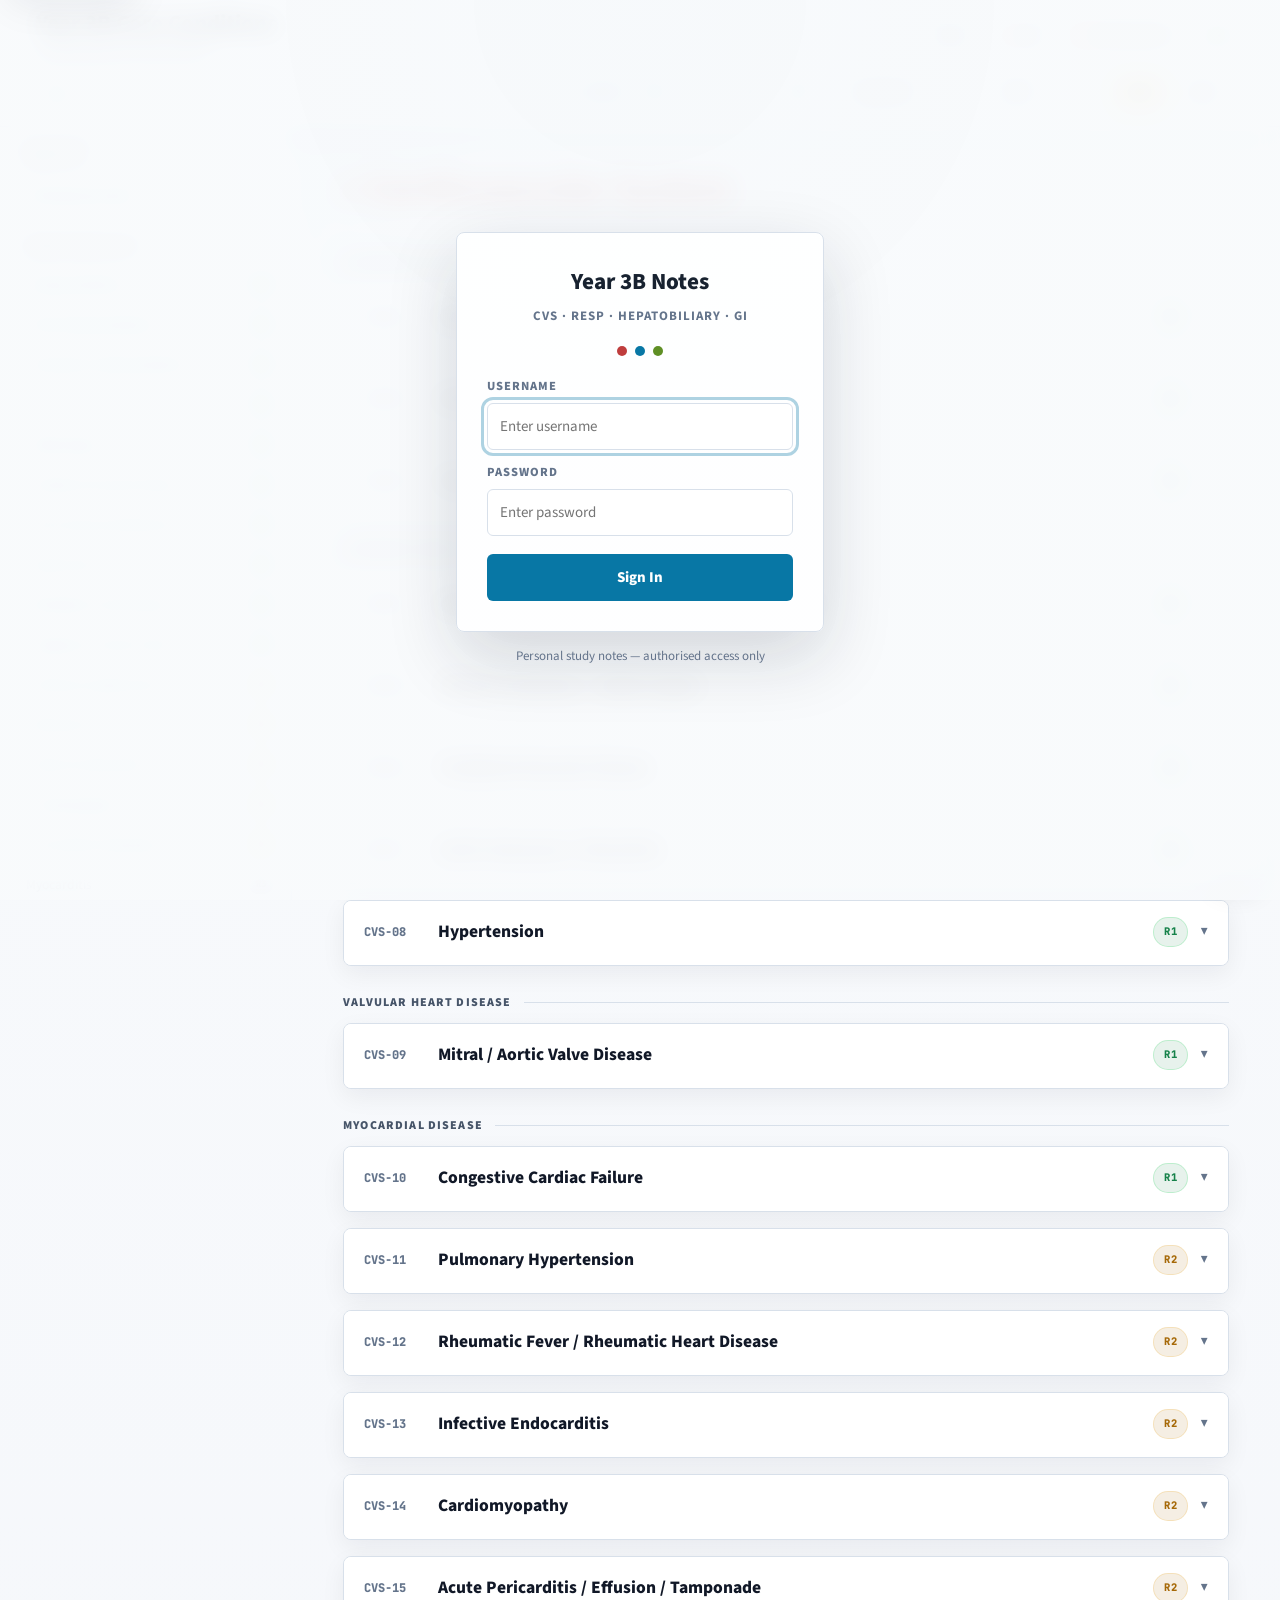
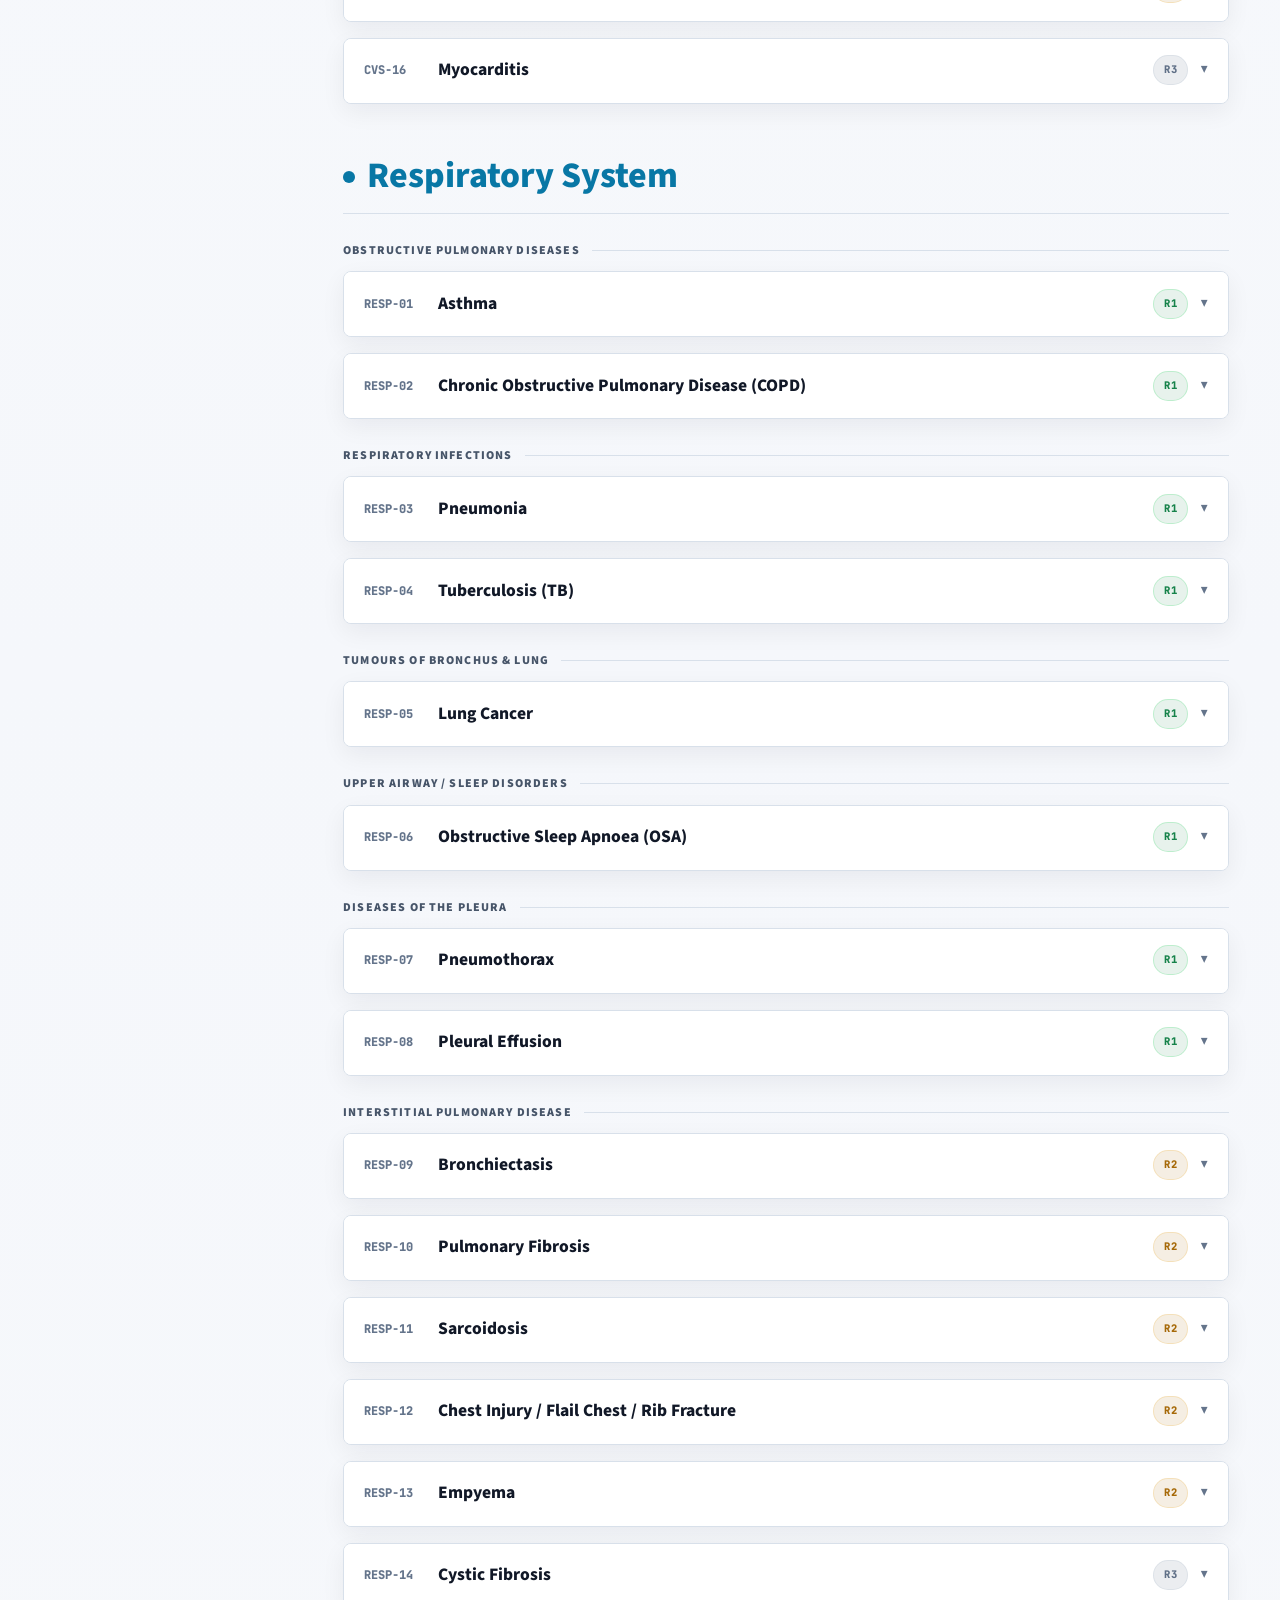
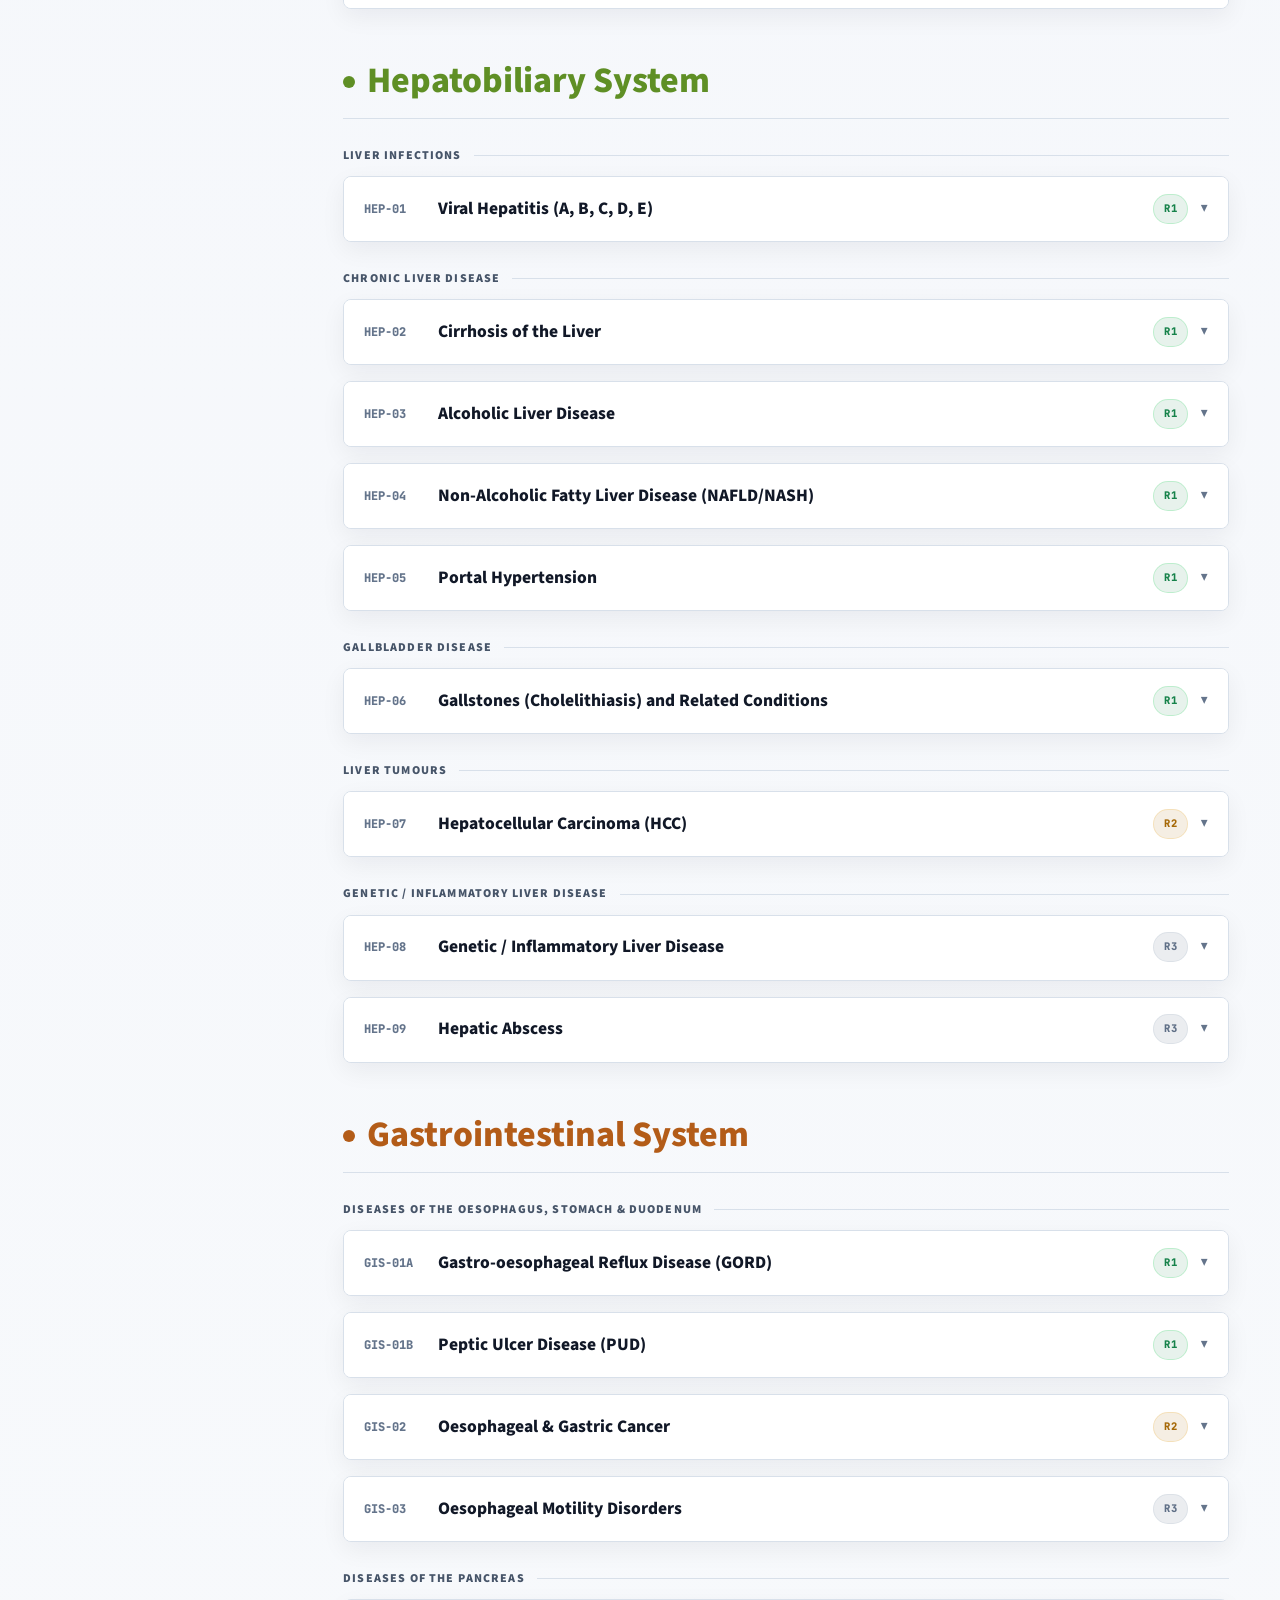
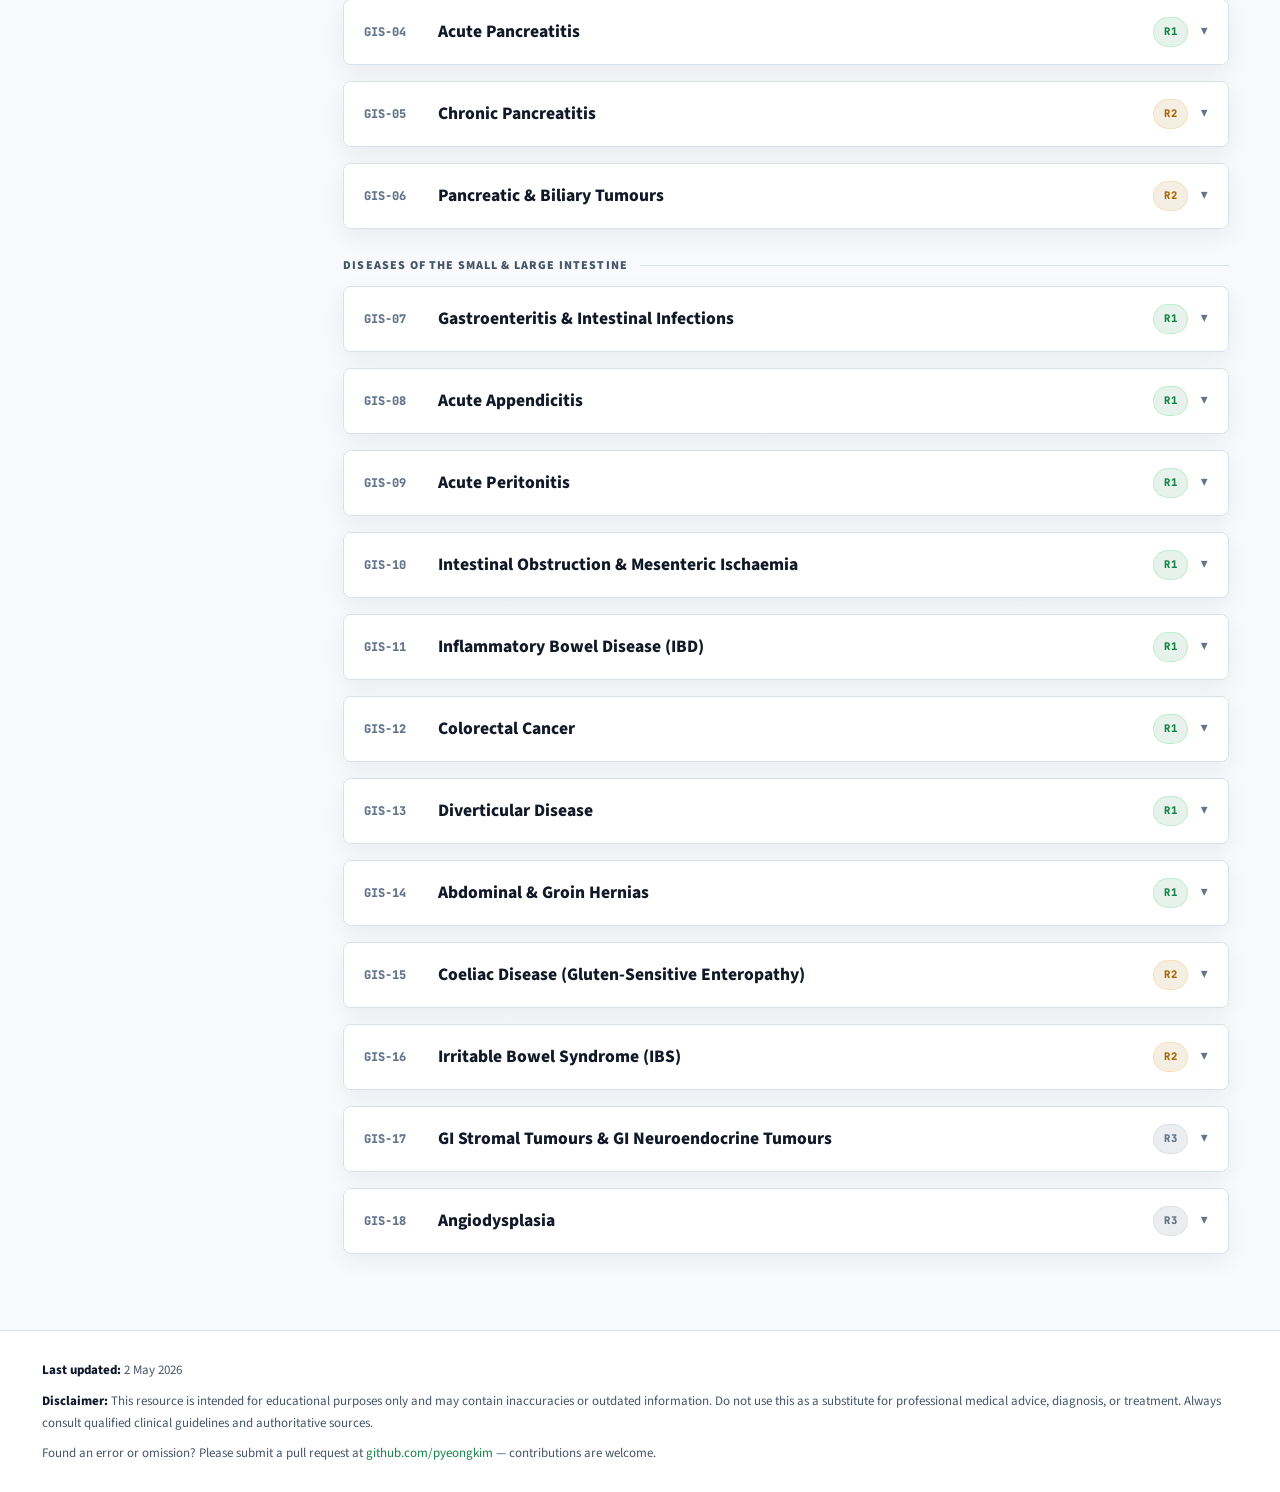
==== commit e149269e: "updated date" ====
--- a/index.html
+++ b/index.html
@@ -13057,7 +13057,7 @@
     <footer class="site-footer" role="contentinfo">
       <p class="u-style-089">
         <strong class="u-style-090"> Last updated: </strong>
-        30 April 2026
+        2 May 2026
       </p>
       <p class="u-style-091">
         <strong class="u-style-090"> Disclaimer: </strong>
